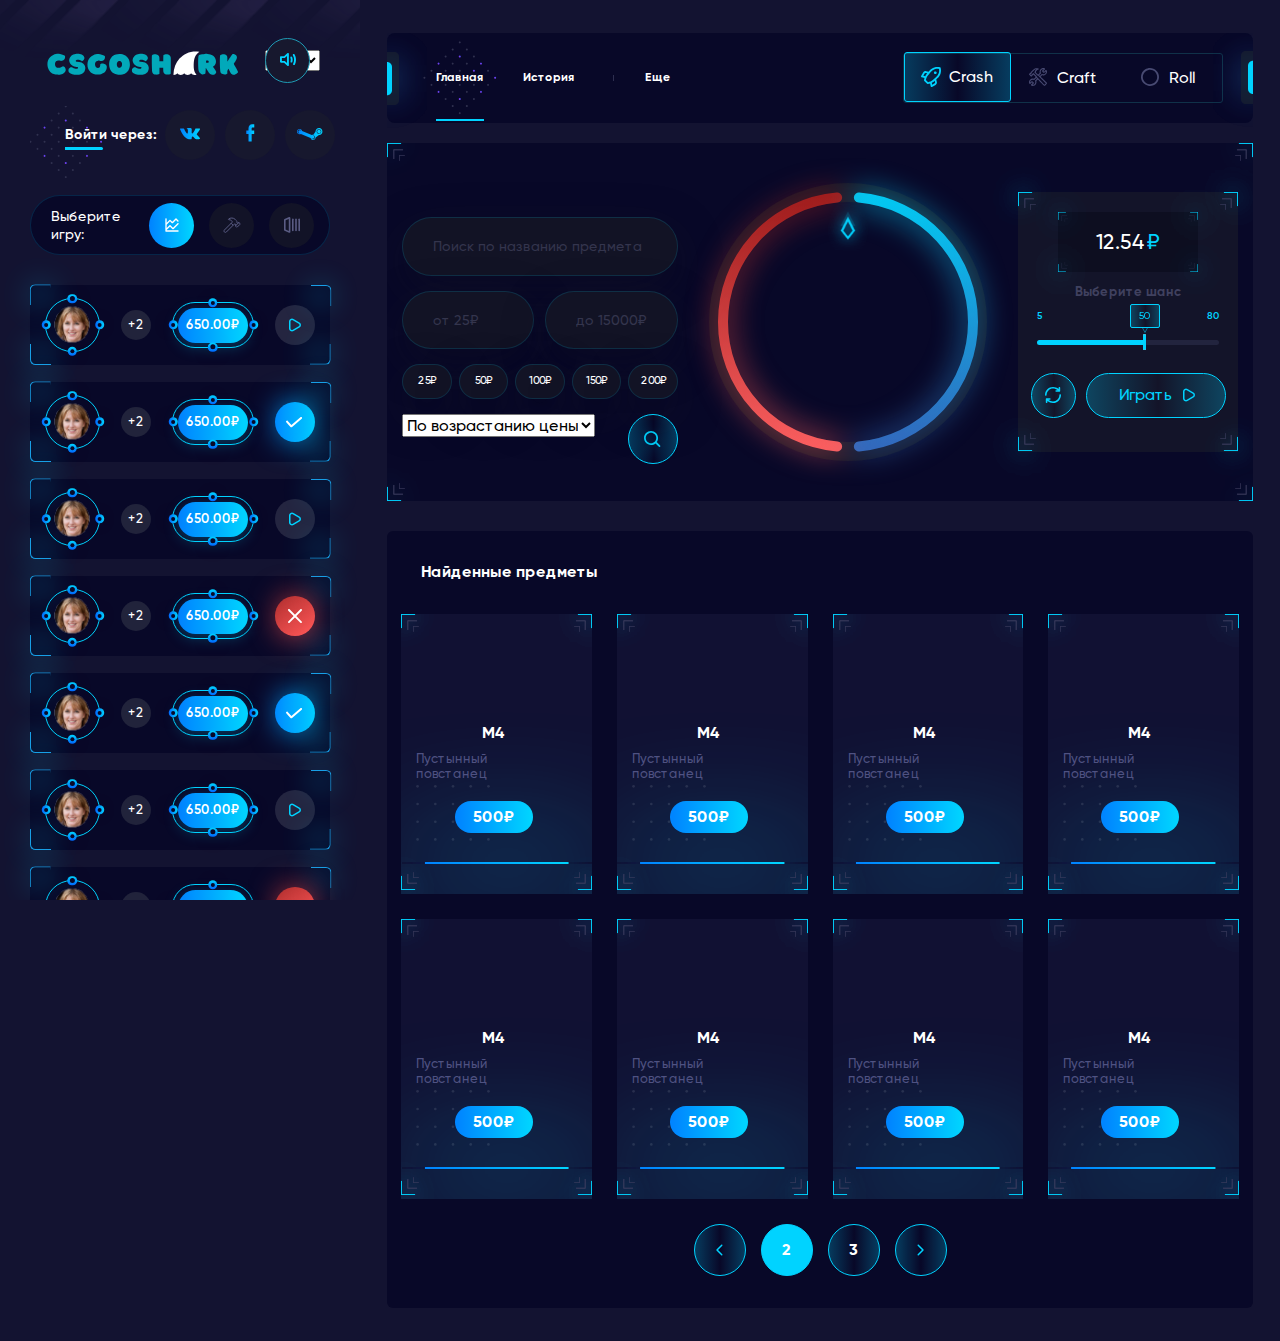
==== index.html @ f0307792 "v.1 project (full)" ====
<!DOCTYPE html>
<html lang="ru">
<head>
	<meta charset="UTF-8">
	<meta name="viewport" content="width=device-width, initial-scale=1.0">
	<meta http-equiv="X-UA-Compatible" content="ie=edge">
	<title>Document</title>
	<link rel="stylesheet" href="css/remodal.css">
	<link rel="stylesheet" href="css/remodal-default-theme.css">
	<link rel="stylesheet" href="css/animate.css">
	<link rel="stylesheet" href="css/style.min.css">
	<link rel="stylesheet" href="css/craft.min.css">
</head>
<body>
	<div data-remodal-id="modal2" role="dialog" class="modal">

		<div class="accordionItemHeading-leftTop__arrow">
			<svg width="65" height="65" viewBox="0 0 65 65" fill="none" xmlns="http://www.w3.org/2000/svg">
				<g filter="url(#filter0_d)">
					<rect x="25" y="39.0909" width="14.0909" height="0.939394" transform="rotate(-90 25 39.0909)" fill="#00D3FF"></rect>
					<rect x="25" y="25" width="14.0909" height="0.939394" fill="#00D3FF"></rect>
				</g>
				<rect x="31.5762" y="40.9697" width="9.39394" height="0.626263" transform="rotate(-90 31.5762 40.9697)" fill="#2B2B43"></rect>
				<rect x="31.5762" y="40.9697" width="9.39394" height="0.626263" transform="rotate(-90 31.5762 40.9697)" fill="#4D4D74"></rect>
				<rect x="31.5762" y="31.5757" width="9.39394" height="0.626263" fill="#2B2B43"></rect>
				<rect x="31.5762" y="31.5757" width="9.39394" height="0.626263" fill="#4D4D74"></rect>
				<rect x="37.2119" y="42.8484" width="5.63636" height="0.375758" transform="rotate(-90 37.2119 42.8484)" fill="#2B2B43"></rect>
				<rect x="37.2119" y="42.8484" width="5.63636" height="0.375758" transform="rotate(-90 37.2119 42.8484)" fill="#4D4D74"></rect>
				<rect x="37.2119" y="37.2121" width="5.63636" height="0.375758" fill="#2B2B43"></rect>
				<rect x="37.2119" y="37.2121" width="5.63636" height="0.375758" fill="#4D4D74"></rect>
				<defs>
					<filter id="filter0_d" x="0" y="-3.05176e-05" width="64.0909" height="64.0909" filterUnits="userSpaceOnUse" color-interpolation-filters="sRGB">
						<feFlood flood-opacity="0" result="BackgroundImageFix"></feFlood>
						<feColorMatrix in="SourceAlpha" type="matrix" values="0 0 0 0 0 0 0 0 0 0 0 0 0 0 0 0 0 0 127 0"></feColorMatrix>
						<feOffset></feOffset>
						<feGaussianBlur stdDeviation="12.5"></feGaussianBlur>
						<feColorMatrix type="matrix" values="0 0 0 0 0 0 0 0 0 0.827451 0 0 0 0 1 0 0 0 1 0"></feColorMatrix>
						<feBlend mode="normal" in2="BackgroundImageFix" result="effect1_dropShadow"></feBlend>
						<feBlend mode="normal" in="SourceGraphic" in2="effect1_dropShadow" result="shape"></feBlend>
					</filter>
				</defs>
			</svg>
		</div>
		<div class="accordionItemHeading-rightTop__arrow">
			<svg width="65" height="65" viewBox="0 0 65 65" fill="none" xmlns="http://www.w3.org/2000/svg">
				<g filter="url(#filter0_d)">
					<rect x="25" y="39.0909" width="14.0909" height="0.939394" transform="rotate(-90 25 39.0909)" fill="#00D3FF"></rect>
					<rect x="25" y="25" width="14.0909" height="0.939394" fill="#00D3FF"></rect>
				</g>
				<rect x="31.5762" y="40.9697" width="9.39394" height="0.626263" transform="rotate(-90 31.5762 40.9697)" fill="#2B2B43"></rect>
				<rect x="31.5762" y="40.9697" width="9.39394" height="0.626263" transform="rotate(-90 31.5762 40.9697)" fill="#4D4D74"></rect>
				<rect x="31.5762" y="31.5757" width="9.39394" height="0.626263" fill="#2B2B43"></rect>
				<rect x="31.5762" y="31.5757" width="9.39394" height="0.626263" fill="#4D4D74"></rect>
				<rect x="37.2119" y="42.8484" width="5.63636" height="0.375758" transform="rotate(-90 37.2119 42.8484)" fill="#2B2B43"></rect>
				<rect x="37.2119" y="42.8484" width="5.63636" height="0.375758" transform="rotate(-90 37.2119 42.8484)" fill="#4D4D74"></rect>
				<rect x="37.2119" y="37.2121" width="5.63636" height="0.375758" fill="#2B2B43"></rect>
				<rect x="37.2119" y="37.2121" width="5.63636" height="0.375758" fill="#4D4D74"></rect>
				<defs>
					<filter id="filter0_d" x="0" y="-3.05176e-05" width="64.0909" height="64.0909" filterUnits="userSpaceOnUse" color-interpolation-filters="sRGB">
						<feFlood flood-opacity="0" result="BackgroundImageFix"></feFlood>
						<feColorMatrix in="SourceAlpha" type="matrix" values="0 0 0 0 0 0 0 0 0 0 0 0 0 0 0 0 0 0 127 0"></feColorMatrix>
						<feOffset></feOffset>
						<feGaussianBlur stdDeviation="12.5"></feGaussianBlur>
						<feColorMatrix type="matrix" values="0 0 0 0 0 0 0 0 0 0.827451 0 0 0 0 1 0 0 0 1 0"></feColorMatrix>
						<feBlend mode="normal" in2="BackgroundImageFix" result="effect1_dropShadow"></feBlend>
						<feBlend mode="normal" in="SourceGraphic" in2="effect1_dropShadow" result="shape"></feBlend>
					</filter>
				</defs>
			</svg>
		</div>
		
		<div class="modal__title">
			<h3 class="modal__title__h3">Пополнение</h3>
			<img src="img/svg/modal-close.svg" alt="" data-remodal-action="close" class="modal__close">	
		</div>
		<!-- modal__title -->

		<div class="modal__inputs">
			<div class="modal__input__wrapper">
				<label for="modal__input__1" class="modal__input__label">Отдаете</label>
				<input type="text" class="modal__input" id="modal__input__1" placeholder="100₽">
			</div>
			<!-- modal__inputs__left -->

			<img src="img/svg/arrows.svg" alt="">

			<div class="modal__input__wrapper">
				<label for="modal__input__2" class="modal__input__label">Получаете</label>
				<input type="text" class="modal__input" id="modal__input__2" placeholder="500₽">
			</div>
			<!-- modal__inputs__right -->
		</div>
		<!-- modal__inputs -->

		<div class="modal__types__pay">
			<a href="#!" class="modal__type__pay modal__type__pay__money">
				<img src="img/svg/money.svg" alt="" class="modal__type__pay__img">

				<h3 class="modal__type__pay__title">Пополнение Деньгами</h3>
			</a>
			<!-- modal__type__pay -->

			<a href="#!" class="modal__type__pay modal__type__pay__skins">
				<img src="img/svg/handgun.svg" alt="" class="modal__type__pay__img">

				<h3 class="modal__type__pay__title">Пополнение Скинами</h3>
			</a>
			<!-- modal__type__pay -->
		</div>
		<!-- modal__types__pay -->

		<div class="modal__promocode">
			<input class="modal__promocode__input" placeholder="Введите промокод"></input>
			<button class="modal__promocode__btn primary__btn">Сохранить</button>
		</div>
		<!-- modal__promocode -->

		<div class="modal__bonus__wrapper">
			<ul class="modal__bonus__ul">
				<li class="modal__bonus__list">Бонус реферального кода 5%</li>
				<li class="modal__bonus__list">Бонус за сайт в нике 0%</li>
				<li class="modal__bonus__list">Бонус за подписку</li>
			</ul>
			<!-- modal__bonus__ul -->
			
			<div class="modal__bonus__total">
				<span class="modal__bonus__total__number">52</span>
				<h3 class="modal__bonus__total__title">Общий бонус</h3>
			</div>
			<!-- modal__bonus__total -->
		</div>
		<!-- modal__bonus__wrapper -->

		<div class="modal__alert">
			<p class="modal__alert__text">Добавьте <span class="modal__alert__text__span">“STARCSGO”</span> к Вашему никнейму <br> и получите до 15% к депозиту</p>
		</div>
		<!-- modal__alert -->

		<div class="accordionItemHeading-leftBottom__arrow">
			<svg width="65" height="65" viewBox="0 0 65 65" fill="none" xmlns="http://www.w3.org/2000/svg">
				<g filter="url(#filter0_d)">
					<rect x="25" y="39.0909" width="14.0909" height="0.939394" transform="rotate(-90 25 39.0909)" fill="#00D3FF"></rect>
					<rect x="25" y="25" width="14.0909" height="0.939394" fill="#00D3FF"></rect>
				</g>
				<rect x="31.5762" y="40.9697" width="9.39394" height="0.626263" transform="rotate(-90 31.5762 40.9697)" fill="#2B2B43"></rect>
				<rect x="31.5762" y="40.9697" width="9.39394" height="0.626263" transform="rotate(-90 31.5762 40.9697)" fill="#4D4D74"></rect>
				<rect x="31.5762" y="31.5757" width="9.39394" height="0.626263" fill="#2B2B43"></rect>
				<rect x="31.5762" y="31.5757" width="9.39394" height="0.626263" fill="#4D4D74"></rect>
				<rect x="37.2119" y="42.8484" width="5.63636" height="0.375758" transform="rotate(-90 37.2119 42.8484)" fill="#2B2B43"></rect>
				<rect x="37.2119" y="42.8484" width="5.63636" height="0.375758" transform="rotate(-90 37.2119 42.8484)" fill="#4D4D74"></rect>
				<rect x="37.2119" y="37.2121" width="5.63636" height="0.375758" fill="#2B2B43"></rect>
				<rect x="37.2119" y="37.2121" width="5.63636" height="0.375758" fill="#4D4D74"></rect>
				<defs>
					<filter id="filter0_d" x="0" y="-3.05176e-05" width="64.0909" height="64.0909" filterUnits="userSpaceOnUse" color-interpolation-filters="sRGB">
						<feFlood flood-opacity="0" result="BackgroundImageFix"></feFlood>
						<feColorMatrix in="SourceAlpha" type="matrix" values="0 0 0 0 0 0 0 0 0 0 0 0 0 0 0 0 0 0 127 0"></feColorMatrix>
						<feOffset></feOffset>
						<feGaussianBlur stdDeviation="12.5"></feGaussianBlur>
						<feColorMatrix type="matrix" values="0 0 0 0 0 0 0 0 0 0.827451 0 0 0 0 1 0 0 0 1 0"></feColorMatrix>
						<feBlend mode="normal" in2="BackgroundImageFix" result="effect1_dropShadow"></feBlend>
						<feBlend mode="normal" in="SourceGraphic" in2="effect1_dropShadow" result="shape"></feBlend>
					</filter>
				</defs>
			</svg>
		</div>
		<div class="accordionItemHeading-rightBottom__arrow">
			<svg width="65" height="65" viewBox="0 0 65 65" fill="none" xmlns="http://www.w3.org/2000/svg">
				<g filter="url(#filter0_d)">
					<rect x="25" y="39.0909" width="14.0909" height="0.939394" transform="rotate(-90 25 39.0909)" fill="#00D3FF"></rect>
					<rect x="25" y="25" width="14.0909" height="0.939394" fill="#00D3FF"></rect>
				</g>
				<rect x="31.5762" y="40.9697" width="9.39394" height="0.626263" transform="rotate(-90 31.5762 40.9697)" fill="#2B2B43"></rect>
				<rect x="31.5762" y="40.9697" width="9.39394" height="0.626263" transform="rotate(-90 31.5762 40.9697)" fill="#4D4D74"></rect>
				<rect x="31.5762" y="31.5757" width="9.39394" height="0.626263" fill="#2B2B43"></rect>
				<rect x="31.5762" y="31.5757" width="9.39394" height="0.626263" fill="#4D4D74"></rect>
				<rect x="37.2119" y="42.8484" width="5.63636" height="0.375758" transform="rotate(-90 37.2119 42.8484)" fill="#2B2B43"></rect>
				<rect x="37.2119" y="42.8484" width="5.63636" height="0.375758" transform="rotate(-90 37.2119 42.8484)" fill="#4D4D74"></rect>
				<rect x="37.2119" y="37.2121" width="5.63636" height="0.375758" fill="#2B2B43"></rect>
				<rect x="37.2119" y="37.2121" width="5.63636" height="0.375758" fill="#4D4D74"></rect>
				<defs>
					<filter id="filter0_d" x="0" y="-3.05176e-05" width="64.0909" height="64.0909" filterUnits="userSpaceOnUse" color-interpolation-filters="sRGB">
						<feFlood flood-opacity="0" result="BackgroundImageFix"></feFlood>
						<feColorMatrix in="SourceAlpha" type="matrix" values="0 0 0 0 0 0 0 0 0 0 0 0 0 0 0 0 0 0 127 0"></feColorMatrix>
						<feOffset></feOffset>
						<feGaussianBlur stdDeviation="12.5"></feGaussianBlur>
						<feColorMatrix type="matrix" values="0 0 0 0 0 0 0 0 0 0.827451 0 0 0 0 1 0 0 0 1 0"></feColorMatrix>
						<feBlend mode="normal" in2="BackgroundImageFix" result="effect1_dropShadow"></feBlend>
						<feBlend mode="normal" in="SourceGraphic" in2="effect1_dropShadow" result="shape"></feBlend>
					</filter>
				</defs>
			</svg>
		</div>
	</div>

	<!-- modal Telega -->
	<div data-remodal-id="modalTelega" role="dialog" class="modal modal_change">

		<div class="block__arrow block__arrow_leftTop"></div>
		<div class="block__arrow block__arrow_rightTop"></div>
		
		<div class="modal__change__top">
			
			<div class="modal__title">
				<h3 class="modal__title__h3">Обмен</h3>
			</div>
			<!-- modal__title -->

			<div class="modal__change__info-wrapper">
				<div class="modal__change__left__info">

					<div class="modal__change__info__balance">
						<p class="modal__change__info__title">Баланс</p>
						<span class="modal__change__info__value">100₽</span>
					</div>
					<!-- modal__change__info__balance	 -->


					<div class="modal__change__info__select">
						<p class="modal__change__info__title">Выбрано</p>
						<span class="modal__change__info__value">100₽</span>
					</div>
					<!-- modal__change__info__select -->

				</div>

				<!-- modal__change__left__info -->

				<div class="modal__change__right__info">


					<div class="modal__change__info__rest">
						<p class="modal__change__info__title">Остаток</p>
						<span class="modal__change__info__value">100₽</span>
					</div>
					<!-- modal__change__info__rest -->

				</div>
				<!-- modal__change__right__info -->
			</div>
			<!-- modal__change__info-wrapper -->

			<img src="img/svg/modal-close.svg" alt="" data-remodal-action="close" class="modal__close">	

		</div>
		<!-- modal__change__top -->


		<div class="modal__change__items">
			
			<div class="center-content__box">
				<div class="center-content__box-item">
					<span class="center-content__box-arrow-top-left center-content__box-arrow">
						<svg width="65" height="65" viewBox="0 0 65 65" fill="none" xmlns="http://www.w3.org/2000/svg">
							<g filter="url(#filter0_d)">
								<rect x="25" y="39.0909" width="14.0909" height="0.939394" transform="rotate(-90 25 39.0909)" fill="#00D3FF"></rect>
								<rect x="25" y="25" width="14.0909" height="0.939394" fill="#00D3FF"></rect>
							</g>
							<rect x="31.5762" y="40.9697" width="9.39394" height="0.626263" transform="rotate(-90 31.5762 40.9697)" fill="#2B2B43"></rect>
							<rect x="31.5762" y="40.9697" width="9.39394" height="0.626263" transform="rotate(-90 31.5762 40.9697)" fill="#4D4D74"></rect>
							<rect x="31.5762" y="31.5757" width="9.39394" height="0.626263" fill="#2B2B43"></rect>
							<rect x="31.5762" y="31.5757" width="9.39394" height="0.626263" fill="#4D4D74"></rect>
							<rect x="37.2119" y="42.8484" width="5.63636" height="0.375758" transform="rotate(-90 37.2119 42.8484)" fill="#2B2B43"></rect>
							<rect x="37.2119" y="42.8484" width="5.63636" height="0.375758" transform="rotate(-90 37.2119 42.8484)" fill="#4D4D74"></rect>
							<rect x="37.2119" y="37.2121" width="5.63636" height="0.375758" fill="#2B2B43"></rect>
							<rect x="37.2119" y="37.2121" width="5.63636" height="0.375758" fill="#4D4D74"></rect>
							<defs>
								<filter id="filter0_d" x="0" y="-3.05176e-05" width="64.0909" height="64.0909" filterUnits="userSpaceOnUse" color-interpolation-filters="sRGB">
									<feFlood flood-opacity="0" result="BackgroundImageFix"></feFlood>
									<feColorMatrix in="SourceAlpha" type="matrix" values="0 0 0 0 0 0 0 0 0 0 0 0 0 0 0 0 0 0 127 0"></feColorMatrix>
									<feOffset></feOffset>
									<feGaussianBlur stdDeviation="12.5"></feGaussianBlur>
									<feColorMatrix type="matrix" values="0 0 0 0 0 0 0 0 0 0.827451 0 0 0 0 1 0 0 0 1 0"></feColorMatrix>
									<feBlend mode="normal" in2="BackgroundImageFix" result="effect1_dropShadow"></feBlend>
									<feBlend mode="normal" in="SourceGraphic" in2="effect1_dropShadow" result="shape"></feBlend>
								</filter>
							</defs>
						</svg>

					</span>
					<span class="center-content__box-arrow-top-right center-content__box-arrow">
						<svg style="transform: rotate(90deg);" width="65" height="65" viewBox="0 0 65 65" fill="none" xmlns="http://www.w3.org/2000/svg">
							<g filter="url(#filter0_d)">
								<rect x="25" y="39.0909" width="14.0909" height="0.939394" transform="rotate(-90 25 39.0909)" fill="#00D3FF"></rect>
								<rect x="25" y="25" width="14.0909" height="0.939394" fill="#00D3FF"></rect>
							</g>
							<rect x="31.5762" y="40.9697" width="9.39394" height="0.626263" transform="rotate(-90 31.5762 40.9697)" fill="#2B2B43"></rect>
							<rect x="31.5762" y="40.9697" width="9.39394" height="0.626263" transform="rotate(-90 31.5762 40.9697)" fill="#4D4D74"></rect>
							<rect x="31.5762" y="31.5757" width="9.39394" height="0.626263" fill="#2B2B43"></rect>
							<rect x="31.5762" y="31.5757" width="9.39394" height="0.626263" fill="#4D4D74"></rect>
							<rect x="37.2119" y="42.8484" width="5.63636" height="0.375758" transform="rotate(-90 37.2119 42.8484)" fill="#2B2B43"></rect>
							<rect x="37.2119" y="42.8484" width="5.63636" height="0.375758" transform="rotate(-90 37.2119 42.8484)" fill="#4D4D74"></rect>
							<rect x="37.2119" y="37.2121" width="5.63636" height="0.375758" fill="#2B2B43"></rect>
							<rect x="37.2119" y="37.2121" width="5.63636" height="0.375758" fill="#4D4D74"></rect>
							<defs>
								<filter id="filter0_d" x="0" y="-3.05176e-05" width="64.0909" height="64.0909" filterUnits="userSpaceOnUse" color-interpolation-filters="sRGB">
									<feFlood flood-opacity="0" result="BackgroundImageFix"></feFlood>
									<feColorMatrix in="SourceAlpha" type="matrix" values="0 0 0 0 0 0 0 0 0 0 0 0 0 0 0 0 0 0 127 0"></feColorMatrix>
									<feOffset></feOffset>
									<feGaussianBlur stdDeviation="12.5"></feGaussianBlur>
									<feColorMatrix type="matrix" values="0 0 0 0 0 0 0 0 0 0.827451 0 0 0 0 1 0 0 0 1 0"></feColorMatrix>
									<feBlend mode="normal" in2="BackgroundImageFix" result="effect1_dropShadow"></feBlend>
									<feBlend mode="normal" in="SourceGraphic" in2="effect1_dropShadow" result="shape"></feBlend>
								</filter>
							</defs>
						</svg>

					</span>

					<div class="center-content__box-item-img">
						<img class="lazyload" data-src="./img/machine.png" alt="" src="./img/machine.png">
					</div>
					<div class="center-content__box-item-bottom">
						<div class="center-content__box-item-text fontFamilyGilroy">
							<h4>M4</h4>
							<p>Пустынный повстанец</p>
						</div>
						<div class="center-content__box-item-price fontFamilyGilroy">
							<span>500₽</span>
						</div>
					</div>


					<span class="center-content__box-arrow-bottom-left center-content__box-arrow">
						<svg style="transform: rotate(270deg);" width="65" height="65" viewBox="0 0 65 65" fill="none" xmlns="http://www.w3.org/2000/svg">
							<g filter="url(#filter0_d)">
								<rect x="25" y="39.0909" width="14.0909" height="0.939394" transform="rotate(-90 25 39.0909)" fill="#00D3FF"></rect>
								<rect x="25" y="25" width="14.0909" height="0.939394" fill="#00D3FF"></rect>
							</g>
							<rect x="31.5762" y="40.9697" width="9.39394" height="0.626263" transform="rotate(-90 31.5762 40.9697)" fill="#2B2B43"></rect>
							<rect x="31.5762" y="40.9697" width="9.39394" height="0.626263" transform="rotate(-90 31.5762 40.9697)" fill="#4D4D74"></rect>
							<rect x="31.5762" y="31.5757" width="9.39394" height="0.626263" fill="#2B2B43"></rect>
							<rect x="31.5762" y="31.5757" width="9.39394" height="0.626263" fill="#4D4D74"></rect>
							<rect x="37.2119" y="42.8484" width="5.63636" height="0.375758" transform="rotate(-90 37.2119 42.8484)" fill="#2B2B43"></rect>
							<rect x="37.2119" y="42.8484" width="5.63636" height="0.375758" transform="rotate(-90 37.2119 42.8484)" fill="#4D4D74"></rect>
							<rect x="37.2119" y="37.2121" width="5.63636" height="0.375758" fill="#2B2B43"></rect>
							<rect x="37.2119" y="37.2121" width="5.63636" height="0.375758" fill="#4D4D74"></rect>
							<defs>
								<filter id="filter0_d" x="0" y="-3.05176e-05" width="64.0909" height="64.0909" filterUnits="userSpaceOnUse" color-interpolation-filters="sRGB">
									<feFlood flood-opacity="0" result="BackgroundImageFix"></feFlood>
									<feColorMatrix in="SourceAlpha" type="matrix" values="0 0 0 0 0 0 0 0 0 0 0 0 0 0 0 0 0 0 127 0"></feColorMatrix>
									<feOffset></feOffset>
									<feGaussianBlur stdDeviation="12.5"></feGaussianBlur>
									<feColorMatrix type="matrix" values="0 0 0 0 0 0 0 0 0 0.827451 0 0 0 0 1 0 0 0 1 0"></feColorMatrix>
									<feBlend mode="normal" in2="BackgroundImageFix" result="effect1_dropShadow"></feBlend>
									<feBlend mode="normal" in="SourceGraphic" in2="effect1_dropShadow" result="shape"></feBlend>
								</filter>
							</defs>
						</svg>

					</span>
					<span class="center-content__box-arrow-bottom-right center-content__box-arrow">
						<svg style="transform: rotate(180deg);" width="65" height="65" viewBox="0 0 65 65" fill="none" xmlns="http://www.w3.org/2000/svg">
							<g filter="url(#filter0_d)">
								<rect x="25" y="39.0909" width="14.0909" height="0.939394" transform="rotate(-90 25 39.0909)" fill="#00D3FF"></rect>
								<rect x="25" y="25" width="14.0909" height="0.939394" fill="#00D3FF"></rect>
							</g>
							<rect x="31.5762" y="40.9697" width="9.39394" height="0.626263" transform="rotate(-90 31.5762 40.9697)" fill="#2B2B43"></rect>
							<rect x="31.5762" y="40.9697" width="9.39394" height="0.626263" transform="rotate(-90 31.5762 40.9697)" fill="#4D4D74"></rect>
							<rect x="31.5762" y="31.5757" width="9.39394" height="0.626263" fill="#2B2B43"></rect>
							<rect x="31.5762" y="31.5757" width="9.39394" height="0.626263" fill="#4D4D74"></rect>
							<rect x="37.2119" y="42.8484" width="5.63636" height="0.375758" transform="rotate(-90 37.2119 42.8484)" fill="#2B2B43"></rect>
							<rect x="37.2119" y="42.8484" width="5.63636" height="0.375758" transform="rotate(-90 37.2119 42.8484)" fill="#4D4D74"></rect>
							<rect x="37.2119" y="37.2121" width="5.63636" height="0.375758" fill="#2B2B43"></rect>
							<rect x="37.2119" y="37.2121" width="5.63636" height="0.375758" fill="#4D4D74"></rect>
							<defs>
								<filter id="filter0_d" x="0" y="-3.05176e-05" width="64.0909" height="64.0909" filterUnits="userSpaceOnUse" color-interpolation-filters="sRGB">
									<feFlood flood-opacity="0" result="BackgroundImageFix"></feFlood>
									<feColorMatrix in="SourceAlpha" type="matrix" values="0 0 0 0 0 0 0 0 0 0 0 0 0 0 0 0 0 0 127 0"></feColorMatrix>
									<feOffset></feOffset>
									<feGaussianBlur stdDeviation="12.5"></feGaussianBlur>
									<feColorMatrix type="matrix" values="0 0 0 0 0 0 0 0 0 0.827451 0 0 0 0 1 0 0 0 1 0"></feColorMatrix>
									<feBlend mode="normal" in2="BackgroundImageFix" result="effect1_dropShadow"></feBlend>
									<feBlend mode="normal" in="SourceGraphic" in2="effect1_dropShadow" result="shape"></feBlend>
								</filter>
							</defs>
						</svg>

					</span>
				</div>
				<div class="center-content__box-item">
					<span class="center-content__box-arrow-top-left center-content__box-arrow">
						<svg width="65" height="65" viewBox="0 0 65 65" fill="none" xmlns="http://www.w3.org/2000/svg">
							<g filter="url(#filter0_d)">
								<rect x="25" y="39.0909" width="14.0909" height="0.939394" transform="rotate(-90 25 39.0909)" fill="#00D3FF"></rect>
								<rect x="25" y="25" width="14.0909" height="0.939394" fill="#00D3FF"></rect>
							</g>
							<rect x="31.5762" y="40.9697" width="9.39394" height="0.626263" transform="rotate(-90 31.5762 40.9697)" fill="#2B2B43"></rect>
							<rect x="31.5762" y="40.9697" width="9.39394" height="0.626263" transform="rotate(-90 31.5762 40.9697)" fill="#4D4D74"></rect>
							<rect x="31.5762" y="31.5757" width="9.39394" height="0.626263" fill="#2B2B43"></rect>
							<rect x="31.5762" y="31.5757" width="9.39394" height="0.626263" fill="#4D4D74"></rect>
							<rect x="37.2119" y="42.8484" width="5.63636" height="0.375758" transform="rotate(-90 37.2119 42.8484)" fill="#2B2B43"></rect>
							<rect x="37.2119" y="42.8484" width="5.63636" height="0.375758" transform="rotate(-90 37.2119 42.8484)" fill="#4D4D74"></rect>
							<rect x="37.2119" y="37.2121" width="5.63636" height="0.375758" fill="#2B2B43"></rect>
							<rect x="37.2119" y="37.2121" width="5.63636" height="0.375758" fill="#4D4D74"></rect>
							<defs>
								<filter id="filter0_d" x="0" y="-3.05176e-05" width="64.0909" height="64.0909" filterUnits="userSpaceOnUse" color-interpolation-filters="sRGB">
									<feFlood flood-opacity="0" result="BackgroundImageFix"></feFlood>
									<feColorMatrix in="SourceAlpha" type="matrix" values="0 0 0 0 0 0 0 0 0 0 0 0 0 0 0 0 0 0 127 0"></feColorMatrix>
									<feOffset></feOffset>
									<feGaussianBlur stdDeviation="12.5"></feGaussianBlur>
									<feColorMatrix type="matrix" values="0 0 0 0 0 0 0 0 0 0.827451 0 0 0 0 1 0 0 0 1 0"></feColorMatrix>
									<feBlend mode="normal" in2="BackgroundImageFix" result="effect1_dropShadow"></feBlend>
									<feBlend mode="normal" in="SourceGraphic" in2="effect1_dropShadow" result="shape"></feBlend>
								</filter>
							</defs>
						</svg>

					</span>
					<span class="center-content__box-arrow-top-right center-content__box-arrow">
						<svg style="transform: rotate(90deg);" width="65" height="65" viewBox="0 0 65 65" fill="none" xmlns="http://www.w3.org/2000/svg">
							<g filter="url(#filter0_d)">
								<rect x="25" y="39.0909" width="14.0909" height="0.939394" transform="rotate(-90 25 39.0909)" fill="#00D3FF"></rect>
								<rect x="25" y="25" width="14.0909" height="0.939394" fill="#00D3FF"></rect>
							</g>
							<rect x="31.5762" y="40.9697" width="9.39394" height="0.626263" transform="rotate(-90 31.5762 40.9697)" fill="#2B2B43"></rect>
							<rect x="31.5762" y="40.9697" width="9.39394" height="0.626263" transform="rotate(-90 31.5762 40.9697)" fill="#4D4D74"></rect>
							<rect x="31.5762" y="31.5757" width="9.39394" height="0.626263" fill="#2B2B43"></rect>
							<rect x="31.5762" y="31.5757" width="9.39394" height="0.626263" fill="#4D4D74"></rect>
							<rect x="37.2119" y="42.8484" width="5.63636" height="0.375758" transform="rotate(-90 37.2119 42.8484)" fill="#2B2B43"></rect>
							<rect x="37.2119" y="42.8484" width="5.63636" height="0.375758" transform="rotate(-90 37.2119 42.8484)" fill="#4D4D74"></rect>
							<rect x="37.2119" y="37.2121" width="5.63636" height="0.375758" fill="#2B2B43"></rect>
							<rect x="37.2119" y="37.2121" width="5.63636" height="0.375758" fill="#4D4D74"></rect>
							<defs>
								<filter id="filter0_d" x="0" y="-3.05176e-05" width="64.0909" height="64.0909" filterUnits="userSpaceOnUse" color-interpolation-filters="sRGB">
									<feFlood flood-opacity="0" result="BackgroundImageFix"></feFlood>
									<feColorMatrix in="SourceAlpha" type="matrix" values="0 0 0 0 0 0 0 0 0 0 0 0 0 0 0 0 0 0 127 0"></feColorMatrix>
									<feOffset></feOffset>
									<feGaussianBlur stdDeviation="12.5"></feGaussianBlur>
									<feColorMatrix type="matrix" values="0 0 0 0 0 0 0 0 0 0.827451 0 0 0 0 1 0 0 0 1 0"></feColorMatrix>
									<feBlend mode="normal" in2="BackgroundImageFix" result="effect1_dropShadow"></feBlend>
									<feBlend mode="normal" in="SourceGraphic" in2="effect1_dropShadow" result="shape"></feBlend>
								</filter>
							</defs>
						</svg>

					</span>

					<div class="center-content__box-item-img">
						<img class="lazyload" data-src="./img/machine.png" alt="" src="./img/machine.png">
					</div>
					<div class="center-content__box-item-bottom">
						<div class="center-content__box-item-text fontFamilyGilroy">
							<h4>M4</h4>
							<p>Пустынный повстанец</p>
						</div>
						<div class="center-content__box-item-price fontFamilyGilroy">
							<span>500₽</span>
						</div>
					</div>


					<span class="center-content__box-arrow-bottom-left center-content__box-arrow">
						<svg style="transform: rotate(270deg);" width="65" height="65" viewBox="0 0 65 65" fill="none" xmlns="http://www.w3.org/2000/svg">
							<g filter="url(#filter0_d)">
								<rect x="25" y="39.0909" width="14.0909" height="0.939394" transform="rotate(-90 25 39.0909)" fill="#00D3FF"></rect>
								<rect x="25" y="25" width="14.0909" height="0.939394" fill="#00D3FF"></rect>
							</g>
							<rect x="31.5762" y="40.9697" width="9.39394" height="0.626263" transform="rotate(-90 31.5762 40.9697)" fill="#2B2B43"></rect>
							<rect x="31.5762" y="40.9697" width="9.39394" height="0.626263" transform="rotate(-90 31.5762 40.9697)" fill="#4D4D74"></rect>
							<rect x="31.5762" y="31.5757" width="9.39394" height="0.626263" fill="#2B2B43"></rect>
							<rect x="31.5762" y="31.5757" width="9.39394" height="0.626263" fill="#4D4D74"></rect>
							<rect x="37.2119" y="42.8484" width="5.63636" height="0.375758" transform="rotate(-90 37.2119 42.8484)" fill="#2B2B43"></rect>
							<rect x="37.2119" y="42.8484" width="5.63636" height="0.375758" transform="rotate(-90 37.2119 42.8484)" fill="#4D4D74"></rect>
							<rect x="37.2119" y="37.2121" width="5.63636" height="0.375758" fill="#2B2B43"></rect>
							<rect x="37.2119" y="37.2121" width="5.63636" height="0.375758" fill="#4D4D74"></rect>
							<defs>
								<filter id="filter0_d" x="0" y="-3.05176e-05" width="64.0909" height="64.0909" filterUnits="userSpaceOnUse" color-interpolation-filters="sRGB">
									<feFlood flood-opacity="0" result="BackgroundImageFix"></feFlood>
									<feColorMatrix in="SourceAlpha" type="matrix" values="0 0 0 0 0 0 0 0 0 0 0 0 0 0 0 0 0 0 127 0"></feColorMatrix>
									<feOffset></feOffset>
									<feGaussianBlur stdDeviation="12.5"></feGaussianBlur>
									<feColorMatrix type="matrix" values="0 0 0 0 0 0 0 0 0 0.827451 0 0 0 0 1 0 0 0 1 0"></feColorMatrix>
									<feBlend mode="normal" in2="BackgroundImageFix" result="effect1_dropShadow"></feBlend>
									<feBlend mode="normal" in="SourceGraphic" in2="effect1_dropShadow" result="shape"></feBlend>
								</filter>
							</defs>
						</svg>

					</span>
					<span class="center-content__box-arrow-bottom-right center-content__box-arrow">
						<svg style="transform: rotate(180deg);" width="65" height="65" viewBox="0 0 65 65" fill="none" xmlns="http://www.w3.org/2000/svg">
							<g filter="url(#filter0_d)">
								<rect x="25" y="39.0909" width="14.0909" height="0.939394" transform="rotate(-90 25 39.0909)" fill="#00D3FF"></rect>
								<rect x="25" y="25" width="14.0909" height="0.939394" fill="#00D3FF"></rect>
							</g>
							<rect x="31.5762" y="40.9697" width="9.39394" height="0.626263" transform="rotate(-90 31.5762 40.9697)" fill="#2B2B43"></rect>
							<rect x="31.5762" y="40.9697" width="9.39394" height="0.626263" transform="rotate(-90 31.5762 40.9697)" fill="#4D4D74"></rect>
							<rect x="31.5762" y="31.5757" width="9.39394" height="0.626263" fill="#2B2B43"></rect>
							<rect x="31.5762" y="31.5757" width="9.39394" height="0.626263" fill="#4D4D74"></rect>
							<rect x="37.2119" y="42.8484" width="5.63636" height="0.375758" transform="rotate(-90 37.2119 42.8484)" fill="#2B2B43"></rect>
							<rect x="37.2119" y="42.8484" width="5.63636" height="0.375758" transform="rotate(-90 37.2119 42.8484)" fill="#4D4D74"></rect>
							<rect x="37.2119" y="37.2121" width="5.63636" height="0.375758" fill="#2B2B43"></rect>
							<rect x="37.2119" y="37.2121" width="5.63636" height="0.375758" fill="#4D4D74"></rect>
							<defs>
								<filter id="filter0_d" x="0" y="-3.05176e-05" width="64.0909" height="64.0909" filterUnits="userSpaceOnUse" color-interpolation-filters="sRGB">
									<feFlood flood-opacity="0" result="BackgroundImageFix"></feFlood>
									<feColorMatrix in="SourceAlpha" type="matrix" values="0 0 0 0 0 0 0 0 0 0 0 0 0 0 0 0 0 0 127 0"></feColorMatrix>
									<feOffset></feOffset>
									<feGaussianBlur stdDeviation="12.5"></feGaussianBlur>
									<feColorMatrix type="matrix" values="0 0 0 0 0 0 0 0 0 0.827451 0 0 0 0 1 0 0 0 1 0"></feColorMatrix>
									<feBlend mode="normal" in2="BackgroundImageFix" result="effect1_dropShadow"></feBlend>
									<feBlend mode="normal" in="SourceGraphic" in2="effect1_dropShadow" result="shape"></feBlend>
								</filter>
							</defs>
						</svg>

					</span>
				</div>
				<div class="center-content__box-item">
					<span class="center-content__box-arrow-top-left center-content__box-arrow">
						<svg width="65" height="65" viewBox="0 0 65 65" fill="none" xmlns="http://www.w3.org/2000/svg">
							<g filter="url(#filter0_d)">
								<rect x="25" y="39.0909" width="14.0909" height="0.939394" transform="rotate(-90 25 39.0909)" fill="#00D3FF"></rect>
								<rect x="25" y="25" width="14.0909" height="0.939394" fill="#00D3FF"></rect>
							</g>
							<rect x="31.5762" y="40.9697" width="9.39394" height="0.626263" transform="rotate(-90 31.5762 40.9697)" fill="#2B2B43"></rect>
							<rect x="31.5762" y="40.9697" width="9.39394" height="0.626263" transform="rotate(-90 31.5762 40.9697)" fill="#4D4D74"></rect>
							<rect x="31.5762" y="31.5757" width="9.39394" height="0.626263" fill="#2B2B43"></rect>
							<rect x="31.5762" y="31.5757" width="9.39394" height="0.626263" fill="#4D4D74"></rect>
							<rect x="37.2119" y="42.8484" width="5.63636" height="0.375758" transform="rotate(-90 37.2119 42.8484)" fill="#2B2B43"></rect>
							<rect x="37.2119" y="42.8484" width="5.63636" height="0.375758" transform="rotate(-90 37.2119 42.8484)" fill="#4D4D74"></rect>
							<rect x="37.2119" y="37.2121" width="5.63636" height="0.375758" fill="#2B2B43"></rect>
							<rect x="37.2119" y="37.2121" width="5.63636" height="0.375758" fill="#4D4D74"></rect>
							<defs>
								<filter id="filter0_d" x="0" y="-3.05176e-05" width="64.0909" height="64.0909" filterUnits="userSpaceOnUse" color-interpolation-filters="sRGB">
									<feFlood flood-opacity="0" result="BackgroundImageFix"></feFlood>
									<feColorMatrix in="SourceAlpha" type="matrix" values="0 0 0 0 0 0 0 0 0 0 0 0 0 0 0 0 0 0 127 0"></feColorMatrix>
									<feOffset></feOffset>
									<feGaussianBlur stdDeviation="12.5"></feGaussianBlur>
									<feColorMatrix type="matrix" values="0 0 0 0 0 0 0 0 0 0.827451 0 0 0 0 1 0 0 0 1 0"></feColorMatrix>
									<feBlend mode="normal" in2="BackgroundImageFix" result="effect1_dropShadow"></feBlend>
									<feBlend mode="normal" in="SourceGraphic" in2="effect1_dropShadow" result="shape"></feBlend>
								</filter>
							</defs>
						</svg>

					</span>
					<span class="center-content__box-arrow-top-right center-content__box-arrow">
						<svg style="transform: rotate(90deg);" width="65" height="65" viewBox="0 0 65 65" fill="none" xmlns="http://www.w3.org/2000/svg">
							<g filter="url(#filter0_d)">
								<rect x="25" y="39.0909" width="14.0909" height="0.939394" transform="rotate(-90 25 39.0909)" fill="#00D3FF"></rect>
								<rect x="25" y="25" width="14.0909" height="0.939394" fill="#00D3FF"></rect>
							</g>
							<rect x="31.5762" y="40.9697" width="9.39394" height="0.626263" transform="rotate(-90 31.5762 40.9697)" fill="#2B2B43"></rect>
							<rect x="31.5762" y="40.9697" width="9.39394" height="0.626263" transform="rotate(-90 31.5762 40.9697)" fill="#4D4D74"></rect>
							<rect x="31.5762" y="31.5757" width="9.39394" height="0.626263" fill="#2B2B43"></rect>
							<rect x="31.5762" y="31.5757" width="9.39394" height="0.626263" fill="#4D4D74"></rect>
							<rect x="37.2119" y="42.8484" width="5.63636" height="0.375758" transform="rotate(-90 37.2119 42.8484)" fill="#2B2B43"></rect>
							<rect x="37.2119" y="42.8484" width="5.63636" height="0.375758" transform="rotate(-90 37.2119 42.8484)" fill="#4D4D74"></rect>
							<rect x="37.2119" y="37.2121" width="5.63636" height="0.375758" fill="#2B2B43"></rect>
							<rect x="37.2119" y="37.2121" width="5.63636" height="0.375758" fill="#4D4D74"></rect>
							<defs>
								<filter id="filter0_d" x="0" y="-3.05176e-05" width="64.0909" height="64.0909" filterUnits="userSpaceOnUse" color-interpolation-filters="sRGB">
									<feFlood flood-opacity="0" result="BackgroundImageFix"></feFlood>
									<feColorMatrix in="SourceAlpha" type="matrix" values="0 0 0 0 0 0 0 0 0 0 0 0 0 0 0 0 0 0 127 0"></feColorMatrix>
									<feOffset></feOffset>
									<feGaussianBlur stdDeviation="12.5"></feGaussianBlur>
									<feColorMatrix type="matrix" values="0 0 0 0 0 0 0 0 0 0.827451 0 0 0 0 1 0 0 0 1 0"></feColorMatrix>
									<feBlend mode="normal" in2="BackgroundImageFix" result="effect1_dropShadow"></feBlend>
									<feBlend mode="normal" in="SourceGraphic" in2="effect1_dropShadow" result="shape"></feBlend>
								</filter>
							</defs>
						</svg>

					</span>

					<div class="center-content__box-item-img">
						<img class="lazyload" data-src="./img/machine.png" alt="" src="./img/machine.png">
					</div>
					<div class="center-content__box-item-bottom">
						<div class="center-content__box-item-text fontFamilyGilroy">
							<h4>M4</h4>
							<p>Пустынный повстанец</p>
						</div>
						<div class="center-content__box-item-price fontFamilyGilroy">
							<span>500₽</span>
						</div>
					</div>


					<span class="center-content__box-arrow-bottom-left center-content__box-arrow">
						<svg style="transform: rotate(270deg);" width="65" height="65" viewBox="0 0 65 65" fill="none" xmlns="http://www.w3.org/2000/svg">
							<g filter="url(#filter0_d)">
								<rect x="25" y="39.0909" width="14.0909" height="0.939394" transform="rotate(-90 25 39.0909)" fill="#00D3FF"></rect>
								<rect x="25" y="25" width="14.0909" height="0.939394" fill="#00D3FF"></rect>
							</g>
							<rect x="31.5762" y="40.9697" width="9.39394" height="0.626263" transform="rotate(-90 31.5762 40.9697)" fill="#2B2B43"></rect>
							<rect x="31.5762" y="40.9697" width="9.39394" height="0.626263" transform="rotate(-90 31.5762 40.9697)" fill="#4D4D74"></rect>
							<rect x="31.5762" y="31.5757" width="9.39394" height="0.626263" fill="#2B2B43"></rect>
							<rect x="31.5762" y="31.5757" width="9.39394" height="0.626263" fill="#4D4D74"></rect>
							<rect x="37.2119" y="42.8484" width="5.63636" height="0.375758" transform="rotate(-90 37.2119 42.8484)" fill="#2B2B43"></rect>
							<rect x="37.2119" y="42.8484" width="5.63636" height="0.375758" transform="rotate(-90 37.2119 42.8484)" fill="#4D4D74"></rect>
							<rect x="37.2119" y="37.2121" width="5.63636" height="0.375758" fill="#2B2B43"></rect>
							<rect x="37.2119" y="37.2121" width="5.63636" height="0.375758" fill="#4D4D74"></rect>
							<defs>
								<filter id="filter0_d" x="0" y="-3.05176e-05" width="64.0909" height="64.0909" filterUnits="userSpaceOnUse" color-interpolation-filters="sRGB">
									<feFlood flood-opacity="0" result="BackgroundImageFix"></feFlood>
									<feColorMatrix in="SourceAlpha" type="matrix" values="0 0 0 0 0 0 0 0 0 0 0 0 0 0 0 0 0 0 127 0"></feColorMatrix>
									<feOffset></feOffset>
									<feGaussianBlur stdDeviation="12.5"></feGaussianBlur>
									<feColorMatrix type="matrix" values="0 0 0 0 0 0 0 0 0 0.827451 0 0 0 0 1 0 0 0 1 0"></feColorMatrix>
									<feBlend mode="normal" in2="BackgroundImageFix" result="effect1_dropShadow"></feBlend>
									<feBlend mode="normal" in="SourceGraphic" in2="effect1_dropShadow" result="shape"></feBlend>
								</filter>
							</defs>
						</svg>

					</span>
					<span class="center-content__box-arrow-bottom-right center-content__box-arrow">
						<svg style="transform: rotate(180deg);" width="65" height="65" viewBox="0 0 65 65" fill="none" xmlns="http://www.w3.org/2000/svg">
							<g filter="url(#filter0_d)">
								<rect x="25" y="39.0909" width="14.0909" height="0.939394" transform="rotate(-90 25 39.0909)" fill="#00D3FF"></rect>
								<rect x="25" y="25" width="14.0909" height="0.939394" fill="#00D3FF"></rect>
							</g>
							<rect x="31.5762" y="40.9697" width="9.39394" height="0.626263" transform="rotate(-90 31.5762 40.9697)" fill="#2B2B43"></rect>
							<rect x="31.5762" y="40.9697" width="9.39394" height="0.626263" transform="rotate(-90 31.5762 40.9697)" fill="#4D4D74"></rect>
							<rect x="31.5762" y="31.5757" width="9.39394" height="0.626263" fill="#2B2B43"></rect>
							<rect x="31.5762" y="31.5757" width="9.39394" height="0.626263" fill="#4D4D74"></rect>
							<rect x="37.2119" y="42.8484" width="5.63636" height="0.375758" transform="rotate(-90 37.2119 42.8484)" fill="#2B2B43"></rect>
							<rect x="37.2119" y="42.8484" width="5.63636" height="0.375758" transform="rotate(-90 37.2119 42.8484)" fill="#4D4D74"></rect>
							<rect x="37.2119" y="37.2121" width="5.63636" height="0.375758" fill="#2B2B43"></rect>
							<rect x="37.2119" y="37.2121" width="5.63636" height="0.375758" fill="#4D4D74"></rect>
							<defs>
								<filter id="filter0_d" x="0" y="-3.05176e-05" width="64.0909" height="64.0909" filterUnits="userSpaceOnUse" color-interpolation-filters="sRGB">
									<feFlood flood-opacity="0" result="BackgroundImageFix"></feFlood>
									<feColorMatrix in="SourceAlpha" type="matrix" values="0 0 0 0 0 0 0 0 0 0 0 0 0 0 0 0 0 0 127 0"></feColorMatrix>
									<feOffset></feOffset>
									<feGaussianBlur stdDeviation="12.5"></feGaussianBlur>
									<feColorMatrix type="matrix" values="0 0 0 0 0 0 0 0 0 0.827451 0 0 0 0 1 0 0 0 1 0"></feColorMatrix>
									<feBlend mode="normal" in2="BackgroundImageFix" result="effect1_dropShadow"></feBlend>
									<feBlend mode="normal" in="SourceGraphic" in2="effect1_dropShadow" result="shape"></feBlend>
								</filter>
							</defs>
						</svg>

					</span>
				</div>
				<div class="center-content__box-item">
					<span class="center-content__box-arrow-top-left center-content__box-arrow">
						<svg width="65" height="65" viewBox="0 0 65 65" fill="none" xmlns="http://www.w3.org/2000/svg">
							<g filter="url(#filter0_d)">
								<rect x="25" y="39.0909" width="14.0909" height="0.939394" transform="rotate(-90 25 39.0909)" fill="#00D3FF"></rect>
								<rect x="25" y="25" width="14.0909" height="0.939394" fill="#00D3FF"></rect>
							</g>
							<rect x="31.5762" y="40.9697" width="9.39394" height="0.626263" transform="rotate(-90 31.5762 40.9697)" fill="#2B2B43"></rect>
							<rect x="31.5762" y="40.9697" width="9.39394" height="0.626263" transform="rotate(-90 31.5762 40.9697)" fill="#4D4D74"></rect>
							<rect x="31.5762" y="31.5757" width="9.39394" height="0.626263" fill="#2B2B43"></rect>
							<rect x="31.5762" y="31.5757" width="9.39394" height="0.626263" fill="#4D4D74"></rect>
							<rect x="37.2119" y="42.8484" width="5.63636" height="0.375758" transform="rotate(-90 37.2119 42.8484)" fill="#2B2B43"></rect>
							<rect x="37.2119" y="42.8484" width="5.63636" height="0.375758" transform="rotate(-90 37.2119 42.8484)" fill="#4D4D74"></rect>
							<rect x="37.2119" y="37.2121" width="5.63636" height="0.375758" fill="#2B2B43"></rect>
							<rect x="37.2119" y="37.2121" width="5.63636" height="0.375758" fill="#4D4D74"></rect>
							<defs>
								<filter id="filter0_d" x="0" y="-3.05176e-05" width="64.0909" height="64.0909" filterUnits="userSpaceOnUse" color-interpolation-filters="sRGB">
									<feFlood flood-opacity="0" result="BackgroundImageFix"></feFlood>
									<feColorMatrix in="SourceAlpha" type="matrix" values="0 0 0 0 0 0 0 0 0 0 0 0 0 0 0 0 0 0 127 0"></feColorMatrix>
									<feOffset></feOffset>
									<feGaussianBlur stdDeviation="12.5"></feGaussianBlur>
									<feColorMatrix type="matrix" values="0 0 0 0 0 0 0 0 0 0.827451 0 0 0 0 1 0 0 0 1 0"></feColorMatrix>
									<feBlend mode="normal" in2="BackgroundImageFix" result="effect1_dropShadow"></feBlend>
									<feBlend mode="normal" in="SourceGraphic" in2="effect1_dropShadow" result="shape"></feBlend>
								</filter>
							</defs>
						</svg>

					</span>
					<span class="center-content__box-arrow-top-right center-content__box-arrow">
						<svg style="transform: rotate(90deg);" width="65" height="65" viewBox="0 0 65 65" fill="none" xmlns="http://www.w3.org/2000/svg">
							<g filter="url(#filter0_d)">
								<rect x="25" y="39.0909" width="14.0909" height="0.939394" transform="rotate(-90 25 39.0909)" fill="#00D3FF"></rect>
								<rect x="25" y="25" width="14.0909" height="0.939394" fill="#00D3FF"></rect>
							</g>
							<rect x="31.5762" y="40.9697" width="9.39394" height="0.626263" transform="rotate(-90 31.5762 40.9697)" fill="#2B2B43"></rect>
							<rect x="31.5762" y="40.9697" width="9.39394" height="0.626263" transform="rotate(-90 31.5762 40.9697)" fill="#4D4D74"></rect>
							<rect x="31.5762" y="31.5757" width="9.39394" height="0.626263" fill="#2B2B43"></rect>
							<rect x="31.5762" y="31.5757" width="9.39394" height="0.626263" fill="#4D4D74"></rect>
							<rect x="37.2119" y="42.8484" width="5.63636" height="0.375758" transform="rotate(-90 37.2119 42.8484)" fill="#2B2B43"></rect>
							<rect x="37.2119" y="42.8484" width="5.63636" height="0.375758" transform="rotate(-90 37.2119 42.8484)" fill="#4D4D74"></rect>
							<rect x="37.2119" y="37.2121" width="5.63636" height="0.375758" fill="#2B2B43"></rect>
							<rect x="37.2119" y="37.2121" width="5.63636" height="0.375758" fill="#4D4D74"></rect>
							<defs>
								<filter id="filter0_d" x="0" y="-3.05176e-05" width="64.0909" height="64.0909" filterUnits="userSpaceOnUse" color-interpolation-filters="sRGB">
									<feFlood flood-opacity="0" result="BackgroundImageFix"></feFlood>
									<feColorMatrix in="SourceAlpha" type="matrix" values="0 0 0 0 0 0 0 0 0 0 0 0 0 0 0 0 0 0 127 0"></feColorMatrix>
									<feOffset></feOffset>
									<feGaussianBlur stdDeviation="12.5"></feGaussianBlur>
									<feColorMatrix type="matrix" values="0 0 0 0 0 0 0 0 0 0.827451 0 0 0 0 1 0 0 0 1 0"></feColorMatrix>
									<feBlend mode="normal" in2="BackgroundImageFix" result="effect1_dropShadow"></feBlend>
									<feBlend mode="normal" in="SourceGraphic" in2="effect1_dropShadow" result="shape"></feBlend>
								</filter>
							</defs>
						</svg>

					</span>

					<div class="center-content__box-item-img">
						<img class="lazyload" data-src="./img/machine.png" alt="" src="./img/machine.png">
					</div>
					<div class="center-content__box-item-bottom">
						<div class="center-content__box-item-text fontFamilyGilroy">
							<h4>M4</h4>
							<p>Пустынный повстанец</p>
						</div>
						<div class="center-content__box-item-price fontFamilyGilroy">
							<span>500₽</span>
						</div>
					</div>


					<span class="center-content__box-arrow-bottom-left center-content__box-arrow">
						<svg style="transform: rotate(270deg);" width="65" height="65" viewBox="0 0 65 65" fill="none" xmlns="http://www.w3.org/2000/svg">
							<g filter="url(#filter0_d)">
								<rect x="25" y="39.0909" width="14.0909" height="0.939394" transform="rotate(-90 25 39.0909)" fill="#00D3FF"></rect>
								<rect x="25" y="25" width="14.0909" height="0.939394" fill="#00D3FF"></rect>
							</g>
							<rect x="31.5762" y="40.9697" width="9.39394" height="0.626263" transform="rotate(-90 31.5762 40.9697)" fill="#2B2B43"></rect>
							<rect x="31.5762" y="40.9697" width="9.39394" height="0.626263" transform="rotate(-90 31.5762 40.9697)" fill="#4D4D74"></rect>
							<rect x="31.5762" y="31.5757" width="9.39394" height="0.626263" fill="#2B2B43"></rect>
							<rect x="31.5762" y="31.5757" width="9.39394" height="0.626263" fill="#4D4D74"></rect>
							<rect x="37.2119" y="42.8484" width="5.63636" height="0.375758" transform="rotate(-90 37.2119 42.8484)" fill="#2B2B43"></rect>
							<rect x="37.2119" y="42.8484" width="5.63636" height="0.375758" transform="rotate(-90 37.2119 42.8484)" fill="#4D4D74"></rect>
							<rect x="37.2119" y="37.2121" width="5.63636" height="0.375758" fill="#2B2B43"></rect>
							<rect x="37.2119" y="37.2121" width="5.63636" height="0.375758" fill="#4D4D74"></rect>
							<defs>
								<filter id="filter0_d" x="0" y="-3.05176e-05" width="64.0909" height="64.0909" filterUnits="userSpaceOnUse" color-interpolation-filters="sRGB">
									<feFlood flood-opacity="0" result="BackgroundImageFix"></feFlood>
									<feColorMatrix in="SourceAlpha" type="matrix" values="0 0 0 0 0 0 0 0 0 0 0 0 0 0 0 0 0 0 127 0"></feColorMatrix>
									<feOffset></feOffset>
									<feGaussianBlur stdDeviation="12.5"></feGaussianBlur>
									<feColorMatrix type="matrix" values="0 0 0 0 0 0 0 0 0 0.827451 0 0 0 0 1 0 0 0 1 0"></feColorMatrix>
									<feBlend mode="normal" in2="BackgroundImageFix" result="effect1_dropShadow"></feBlend>
									<feBlend mode="normal" in="SourceGraphic" in2="effect1_dropShadow" result="shape"></feBlend>
								</filter>
							</defs>
						</svg>

					</span>
					<span class="center-content__box-arrow-bottom-right center-content__box-arrow">
						<svg style="transform: rotate(180deg);" width="65" height="65" viewBox="0 0 65 65" fill="none" xmlns="http://www.w3.org/2000/svg">
							<g filter="url(#filter0_d)">
								<rect x="25" y="39.0909" width="14.0909" height="0.939394" transform="rotate(-90 25 39.0909)" fill="#00D3FF"></rect>
								<rect x="25" y="25" width="14.0909" height="0.939394" fill="#00D3FF"></rect>
							</g>
							<rect x="31.5762" y="40.9697" width="9.39394" height="0.626263" transform="rotate(-90 31.5762 40.9697)" fill="#2B2B43"></rect>
							<rect x="31.5762" y="40.9697" width="9.39394" height="0.626263" transform="rotate(-90 31.5762 40.9697)" fill="#4D4D74"></rect>
							<rect x="31.5762" y="31.5757" width="9.39394" height="0.626263" fill="#2B2B43"></rect>
							<rect x="31.5762" y="31.5757" width="9.39394" height="0.626263" fill="#4D4D74"></rect>
							<rect x="37.2119" y="42.8484" width="5.63636" height="0.375758" transform="rotate(-90 37.2119 42.8484)" fill="#2B2B43"></rect>
							<rect x="37.2119" y="42.8484" width="5.63636" height="0.375758" transform="rotate(-90 37.2119 42.8484)" fill="#4D4D74"></rect>
							<rect x="37.2119" y="37.2121" width="5.63636" height="0.375758" fill="#2B2B43"></rect>
							<rect x="37.2119" y="37.2121" width="5.63636" height="0.375758" fill="#4D4D74"></rect>
							<defs>
								<filter id="filter0_d" x="0" y="-3.05176e-05" width="64.0909" height="64.0909" filterUnits="userSpaceOnUse" color-interpolation-filters="sRGB">
									<feFlood flood-opacity="0" result="BackgroundImageFix"></feFlood>
									<feColorMatrix in="SourceAlpha" type="matrix" values="0 0 0 0 0 0 0 0 0 0 0 0 0 0 0 0 0 0 127 0"></feColorMatrix>
									<feOffset></feOffset>
									<feGaussianBlur stdDeviation="12.5"></feGaussianBlur>
									<feColorMatrix type="matrix" values="0 0 0 0 0 0 0 0 0 0.827451 0 0 0 0 1 0 0 0 1 0"></feColorMatrix>
									<feBlend mode="normal" in2="BackgroundImageFix" result="effect1_dropShadow"></feBlend>
									<feBlend mode="normal" in="SourceGraphic" in2="effect1_dropShadow" result="shape"></feBlend>
								</filter>
							</defs>
						</svg>

					</span>
				</div>
				<div class="center-content__box-item">
					<span class="center-content__box-arrow-top-left center-content__box-arrow">
						<svg width="65" height="65" viewBox="0 0 65 65" fill="none" xmlns="http://www.w3.org/2000/svg">
							<g filter="url(#filter0_d)">
								<rect x="25" y="39.0909" width="14.0909" height="0.939394" transform="rotate(-90 25 39.0909)" fill="#00D3FF"></rect>
								<rect x="25" y="25" width="14.0909" height="0.939394" fill="#00D3FF"></rect>
							</g>
							<rect x="31.5762" y="40.9697" width="9.39394" height="0.626263" transform="rotate(-90 31.5762 40.9697)" fill="#2B2B43"></rect>
							<rect x="31.5762" y="40.9697" width="9.39394" height="0.626263" transform="rotate(-90 31.5762 40.9697)" fill="#4D4D74"></rect>
							<rect x="31.5762" y="31.5757" width="9.39394" height="0.626263" fill="#2B2B43"></rect>
							<rect x="31.5762" y="31.5757" width="9.39394" height="0.626263" fill="#4D4D74"></rect>
							<rect x="37.2119" y="42.8484" width="5.63636" height="0.375758" transform="rotate(-90 37.2119 42.8484)" fill="#2B2B43"></rect>
							<rect x="37.2119" y="42.8484" width="5.63636" height="0.375758" transform="rotate(-90 37.2119 42.8484)" fill="#4D4D74"></rect>
							<rect x="37.2119" y="37.2121" width="5.63636" height="0.375758" fill="#2B2B43"></rect>
							<rect x="37.2119" y="37.2121" width="5.63636" height="0.375758" fill="#4D4D74"></rect>
							<defs>
								<filter id="filter0_d" x="0" y="-3.05176e-05" width="64.0909" height="64.0909" filterUnits="userSpaceOnUse" color-interpolation-filters="sRGB">
									<feFlood flood-opacity="0" result="BackgroundImageFix"></feFlood>
									<feColorMatrix in="SourceAlpha" type="matrix" values="0 0 0 0 0 0 0 0 0 0 0 0 0 0 0 0 0 0 127 0"></feColorMatrix>
									<feOffset></feOffset>
									<feGaussianBlur stdDeviation="12.5"></feGaussianBlur>
									<feColorMatrix type="matrix" values="0 0 0 0 0 0 0 0 0 0.827451 0 0 0 0 1 0 0 0 1 0"></feColorMatrix>
									<feBlend mode="normal" in2="BackgroundImageFix" result="effect1_dropShadow"></feBlend>
									<feBlend mode="normal" in="SourceGraphic" in2="effect1_dropShadow" result="shape"></feBlend>
								</filter>
							</defs>
						</svg>

					</span>
					<span class="center-content__box-arrow-top-right center-content__box-arrow">
						<svg style="transform: rotate(90deg);" width="65" height="65" viewBox="0 0 65 65" fill="none" xmlns="http://www.w3.org/2000/svg">
							<g filter="url(#filter0_d)">
								<rect x="25" y="39.0909" width="14.0909" height="0.939394" transform="rotate(-90 25 39.0909)" fill="#00D3FF"></rect>
								<rect x="25" y="25" width="14.0909" height="0.939394" fill="#00D3FF"></rect>
							</g>
							<rect x="31.5762" y="40.9697" width="9.39394" height="0.626263" transform="rotate(-90 31.5762 40.9697)" fill="#2B2B43"></rect>
							<rect x="31.5762" y="40.9697" width="9.39394" height="0.626263" transform="rotate(-90 31.5762 40.9697)" fill="#4D4D74"></rect>
							<rect x="31.5762" y="31.5757" width="9.39394" height="0.626263" fill="#2B2B43"></rect>
							<rect x="31.5762" y="31.5757" width="9.39394" height="0.626263" fill="#4D4D74"></rect>
							<rect x="37.2119" y="42.8484" width="5.63636" height="0.375758" transform="rotate(-90 37.2119 42.8484)" fill="#2B2B43"></rect>
							<rect x="37.2119" y="42.8484" width="5.63636" height="0.375758" transform="rotate(-90 37.2119 42.8484)" fill="#4D4D74"></rect>
							<rect x="37.2119" y="37.2121" width="5.63636" height="0.375758" fill="#2B2B43"></rect>
							<rect x="37.2119" y="37.2121" width="5.63636" height="0.375758" fill="#4D4D74"></rect>
							<defs>
								<filter id="filter0_d" x="0" y="-3.05176e-05" width="64.0909" height="64.0909" filterUnits="userSpaceOnUse" color-interpolation-filters="sRGB">
									<feFlood flood-opacity="0" result="BackgroundImageFix"></feFlood>
									<feColorMatrix in="SourceAlpha" type="matrix" values="0 0 0 0 0 0 0 0 0 0 0 0 0 0 0 0 0 0 127 0"></feColorMatrix>
									<feOffset></feOffset>
									<feGaussianBlur stdDeviation="12.5"></feGaussianBlur>
									<feColorMatrix type="matrix" values="0 0 0 0 0 0 0 0 0 0.827451 0 0 0 0 1 0 0 0 1 0"></feColorMatrix>
									<feBlend mode="normal" in2="BackgroundImageFix" result="effect1_dropShadow"></feBlend>
									<feBlend mode="normal" in="SourceGraphic" in2="effect1_dropShadow" result="shape"></feBlend>
								</filter>
							</defs>
						</svg>

					</span>

					<div class="center-content__box-item-img">
						<img class="lazyload" data-src="./img/machine.png" alt="" src="./img/machine.png">
					</div>
					<div class="center-content__box-item-bottom">
						<div class="center-content__box-item-text fontFamilyGilroy">
							<h4>M4</h4>
							<p>Пустынный повстанец</p>
						</div>
						<div class="center-content__box-item-price fontFamilyGilroy">
							<span>500₽</span>
						</div>
					</div>


					<span class="center-content__box-arrow-bottom-left center-content__box-arrow">
						<svg style="transform: rotate(270deg);" width="65" height="65" viewBox="0 0 65 65" fill="none" xmlns="http://www.w3.org/2000/svg">
							<g filter="url(#filter0_d)">
								<rect x="25" y="39.0909" width="14.0909" height="0.939394" transform="rotate(-90 25 39.0909)" fill="#00D3FF"></rect>
								<rect x="25" y="25" width="14.0909" height="0.939394" fill="#00D3FF"></rect>
							</g>
							<rect x="31.5762" y="40.9697" width="9.39394" height="0.626263" transform="rotate(-90 31.5762 40.9697)" fill="#2B2B43"></rect>
							<rect x="31.5762" y="40.9697" width="9.39394" height="0.626263" transform="rotate(-90 31.5762 40.9697)" fill="#4D4D74"></rect>
							<rect x="31.5762" y="31.5757" width="9.39394" height="0.626263" fill="#2B2B43"></rect>
							<rect x="31.5762" y="31.5757" width="9.39394" height="0.626263" fill="#4D4D74"></rect>
							<rect x="37.2119" y="42.8484" width="5.63636" height="0.375758" transform="rotate(-90 37.2119 42.8484)" fill="#2B2B43"></rect>
							<rect x="37.2119" y="42.8484" width="5.63636" height="0.375758" transform="rotate(-90 37.2119 42.8484)" fill="#4D4D74"></rect>
							<rect x="37.2119" y="37.2121" width="5.63636" height="0.375758" fill="#2B2B43"></rect>
							<rect x="37.2119" y="37.2121" width="5.63636" height="0.375758" fill="#4D4D74"></rect>
							<defs>
								<filter id="filter0_d" x="0" y="-3.05176e-05" width="64.0909" height="64.0909" filterUnits="userSpaceOnUse" color-interpolation-filters="sRGB">
									<feFlood flood-opacity="0" result="BackgroundImageFix"></feFlood>
									<feColorMatrix in="SourceAlpha" type="matrix" values="0 0 0 0 0 0 0 0 0 0 0 0 0 0 0 0 0 0 127 0"></feColorMatrix>
									<feOffset></feOffset>
									<feGaussianBlur stdDeviation="12.5"></feGaussianBlur>
									<feColorMatrix type="matrix" values="0 0 0 0 0 0 0 0 0 0.827451 0 0 0 0 1 0 0 0 1 0"></feColorMatrix>
									<feBlend mode="normal" in2="BackgroundImageFix" result="effect1_dropShadow"></feBlend>
									<feBlend mode="normal" in="SourceGraphic" in2="effect1_dropShadow" result="shape"></feBlend>
								</filter>
							</defs>
						</svg>

					</span>
					<span class="center-content__box-arrow-bottom-right center-content__box-arrow">
						<svg style="transform: rotate(180deg);" width="65" height="65" viewBox="0 0 65 65" fill="none" xmlns="http://www.w3.org/2000/svg">
							<g filter="url(#filter0_d)">
								<rect x="25" y="39.0909" width="14.0909" height="0.939394" transform="rotate(-90 25 39.0909)" fill="#00D3FF"></rect>
								<rect x="25" y="25" width="14.0909" height="0.939394" fill="#00D3FF"></rect>
							</g>
							<rect x="31.5762" y="40.9697" width="9.39394" height="0.626263" transform="rotate(-90 31.5762 40.9697)" fill="#2B2B43"></rect>
							<rect x="31.5762" y="40.9697" width="9.39394" height="0.626263" transform="rotate(-90 31.5762 40.9697)" fill="#4D4D74"></rect>
							<rect x="31.5762" y="31.5757" width="9.39394" height="0.626263" fill="#2B2B43"></rect>
							<rect x="31.5762" y="31.5757" width="9.39394" height="0.626263" fill="#4D4D74"></rect>
							<rect x="37.2119" y="42.8484" width="5.63636" height="0.375758" transform="rotate(-90 37.2119 42.8484)" fill="#2B2B43"></rect>
							<rect x="37.2119" y="42.8484" width="5.63636" height="0.375758" transform="rotate(-90 37.2119 42.8484)" fill="#4D4D74"></rect>
							<rect x="37.2119" y="37.2121" width="5.63636" height="0.375758" fill="#2B2B43"></rect>
							<rect x="37.2119" y="37.2121" width="5.63636" height="0.375758" fill="#4D4D74"></rect>
							<defs>
								<filter id="filter0_d" x="0" y="-3.05176e-05" width="64.0909" height="64.0909" filterUnits="userSpaceOnUse" color-interpolation-filters="sRGB">
									<feFlood flood-opacity="0" result="BackgroundImageFix"></feFlood>
									<feColorMatrix in="SourceAlpha" type="matrix" values="0 0 0 0 0 0 0 0 0 0 0 0 0 0 0 0 0 0 127 0"></feColorMatrix>
									<feOffset></feOffset>
									<feGaussianBlur stdDeviation="12.5"></feGaussianBlur>
									<feColorMatrix type="matrix" values="0 0 0 0 0 0 0 0 0 0.827451 0 0 0 0 1 0 0 0 1 0"></feColorMatrix>
									<feBlend mode="normal" in2="BackgroundImageFix" result="effect1_dropShadow"></feBlend>
									<feBlend mode="normal" in="SourceGraphic" in2="effect1_dropShadow" result="shape"></feBlend>
								</filter>
							</defs>
						</svg>

					</span>
				</div>
				<div class="center-content__box-item">
					<span class="center-content__box-arrow-top-left center-content__box-arrow">
						<svg width="65" height="65" viewBox="0 0 65 65" fill="none" xmlns="http://www.w3.org/2000/svg">
							<g filter="url(#filter0_d)">
								<rect x="25" y="39.0909" width="14.0909" height="0.939394" transform="rotate(-90 25 39.0909)" fill="#00D3FF"></rect>
								<rect x="25" y="25" width="14.0909" height="0.939394" fill="#00D3FF"></rect>
							</g>
							<rect x="31.5762" y="40.9697" width="9.39394" height="0.626263" transform="rotate(-90 31.5762 40.9697)" fill="#2B2B43"></rect>
							<rect x="31.5762" y="40.9697" width="9.39394" height="0.626263" transform="rotate(-90 31.5762 40.9697)" fill="#4D4D74"></rect>
							<rect x="31.5762" y="31.5757" width="9.39394" height="0.626263" fill="#2B2B43"></rect>
							<rect x="31.5762" y="31.5757" width="9.39394" height="0.626263" fill="#4D4D74"></rect>
							<rect x="37.2119" y="42.8484" width="5.63636" height="0.375758" transform="rotate(-90 37.2119 42.8484)" fill="#2B2B43"></rect>
							<rect x="37.2119" y="42.8484" width="5.63636" height="0.375758" transform="rotate(-90 37.2119 42.8484)" fill="#4D4D74"></rect>
							<rect x="37.2119" y="37.2121" width="5.63636" height="0.375758" fill="#2B2B43"></rect>
							<rect x="37.2119" y="37.2121" width="5.63636" height="0.375758" fill="#4D4D74"></rect>
							<defs>
								<filter id="filter0_d" x="0" y="-3.05176e-05" width="64.0909" height="64.0909" filterUnits="userSpaceOnUse" color-interpolation-filters="sRGB">
									<feFlood flood-opacity="0" result="BackgroundImageFix"></feFlood>
									<feColorMatrix in="SourceAlpha" type="matrix" values="0 0 0 0 0 0 0 0 0 0 0 0 0 0 0 0 0 0 127 0"></feColorMatrix>
									<feOffset></feOffset>
									<feGaussianBlur stdDeviation="12.5"></feGaussianBlur>
									<feColorMatrix type="matrix" values="0 0 0 0 0 0 0 0 0 0.827451 0 0 0 0 1 0 0 0 1 0"></feColorMatrix>
									<feBlend mode="normal" in2="BackgroundImageFix" result="effect1_dropShadow"></feBlend>
									<feBlend mode="normal" in="SourceGraphic" in2="effect1_dropShadow" result="shape"></feBlend>
								</filter>
							</defs>
						</svg>

					</span>
					<span class="center-content__box-arrow-top-right center-content__box-arrow">
						<svg style="transform: rotate(90deg);" width="65" height="65" viewBox="0 0 65 65" fill="none" xmlns="http://www.w3.org/2000/svg">
							<g filter="url(#filter0_d)">
								<rect x="25" y="39.0909" width="14.0909" height="0.939394" transform="rotate(-90 25 39.0909)" fill="#00D3FF"></rect>
								<rect x="25" y="25" width="14.0909" height="0.939394" fill="#00D3FF"></rect>
							</g>
							<rect x="31.5762" y="40.9697" width="9.39394" height="0.626263" transform="rotate(-90 31.5762 40.9697)" fill="#2B2B43"></rect>
							<rect x="31.5762" y="40.9697" width="9.39394" height="0.626263" transform="rotate(-90 31.5762 40.9697)" fill="#4D4D74"></rect>
							<rect x="31.5762" y="31.5757" width="9.39394" height="0.626263" fill="#2B2B43"></rect>
							<rect x="31.5762" y="31.5757" width="9.39394" height="0.626263" fill="#4D4D74"></rect>
							<rect x="37.2119" y="42.8484" width="5.63636" height="0.375758" transform="rotate(-90 37.2119 42.8484)" fill="#2B2B43"></rect>
							<rect x="37.2119" y="42.8484" width="5.63636" height="0.375758" transform="rotate(-90 37.2119 42.8484)" fill="#4D4D74"></rect>
							<rect x="37.2119" y="37.2121" width="5.63636" height="0.375758" fill="#2B2B43"></rect>
							<rect x="37.2119" y="37.2121" width="5.63636" height="0.375758" fill="#4D4D74"></rect>
							<defs>
								<filter id="filter0_d" x="0" y="-3.05176e-05" width="64.0909" height="64.0909" filterUnits="userSpaceOnUse" color-interpolation-filters="sRGB">
									<feFlood flood-opacity="0" result="BackgroundImageFix"></feFlood>
									<feColorMatrix in="SourceAlpha" type="matrix" values="0 0 0 0 0 0 0 0 0 0 0 0 0 0 0 0 0 0 127 0"></feColorMatrix>
									<feOffset></feOffset>
									<feGaussianBlur stdDeviation="12.5"></feGaussianBlur>
									<feColorMatrix type="matrix" values="0 0 0 0 0 0 0 0 0 0.827451 0 0 0 0 1 0 0 0 1 0"></feColorMatrix>
									<feBlend mode="normal" in2="BackgroundImageFix" result="effect1_dropShadow"></feBlend>
									<feBlend mode="normal" in="SourceGraphic" in2="effect1_dropShadow" result="shape"></feBlend>
								</filter>
							</defs>
						</svg>

					</span>

					<div class="center-content__box-item-img">
						<img class="lazyload" data-src="https://cdn.csgo.com/item/AWP+%7c+Safari+Mesh+(Minimal+Wear)/100.png" alt="" src="https://cdn.csgo.com/item/AWP+%7c+Safari+Mesh+(Minimal+Wear)/100.png">
					</div>
					<div class="center-content__box-item-bottom">
						<div class="center-content__box-item-text fontFamilyGilroy">
							<h4>M4</h4>
							<p>Пустынный повстанец</p>
						</div>
						<div class="center-content__box-item-price fontFamilyGilroy">
							<span>500₽</span>
						</div>
					</div>


					<span class="center-content__box-arrow-bottom-left center-content__box-arrow">
						<svg style="transform: rotate(270deg);" width="65" height="65" viewBox="0 0 65 65" fill="none" xmlns="http://www.w3.org/2000/svg">
							<g filter="url(#filter0_d)">
								<rect x="25" y="39.0909" width="14.0909" height="0.939394" transform="rotate(-90 25 39.0909)" fill="#00D3FF"></rect>
								<rect x="25" y="25" width="14.0909" height="0.939394" fill="#00D3FF"></rect>
							</g>
							<rect x="31.5762" y="40.9697" width="9.39394" height="0.626263" transform="rotate(-90 31.5762 40.9697)" fill="#2B2B43"></rect>
							<rect x="31.5762" y="40.9697" width="9.39394" height="0.626263" transform="rotate(-90 31.5762 40.9697)" fill="#4D4D74"></rect>
							<rect x="31.5762" y="31.5757" width="9.39394" height="0.626263" fill="#2B2B43"></rect>
							<rect x="31.5762" y="31.5757" width="9.39394" height="0.626263" fill="#4D4D74"></rect>
							<rect x="37.2119" y="42.8484" width="5.63636" height="0.375758" transform="rotate(-90 37.2119 42.8484)" fill="#2B2B43"></rect>
							<rect x="37.2119" y="42.8484" width="5.63636" height="0.375758" transform="rotate(-90 37.2119 42.8484)" fill="#4D4D74"></rect>
							<rect x="37.2119" y="37.2121" width="5.63636" height="0.375758" fill="#2B2B43"></rect>
							<rect x="37.2119" y="37.2121" width="5.63636" height="0.375758" fill="#4D4D74"></rect>
							<defs>
								<filter id="filter0_d" x="0" y="-3.05176e-05" width="64.0909" height="64.0909" filterUnits="userSpaceOnUse" color-interpolation-filters="sRGB">
									<feFlood flood-opacity="0" result="BackgroundImageFix"></feFlood>
									<feColorMatrix in="SourceAlpha" type="matrix" values="0 0 0 0 0 0 0 0 0 0 0 0 0 0 0 0 0 0 127 0"></feColorMatrix>
									<feOffset></feOffset>
									<feGaussianBlur stdDeviation="12.5"></feGaussianBlur>
									<feColorMatrix type="matrix" values="0 0 0 0 0 0 0 0 0 0.827451 0 0 0 0 1 0 0 0 1 0"></feColorMatrix>
									<feBlend mode="normal" in2="BackgroundImageFix" result="effect1_dropShadow"></feBlend>
									<feBlend mode="normal" in="SourceGraphic" in2="effect1_dropShadow" result="shape"></feBlend>
								</filter>
							</defs>
						</svg>

					</span>
					<span class="center-content__box-arrow-bottom-right center-content__box-arrow">
						<svg style="transform: rotate(180deg);" width="65" height="65" viewBox="0 0 65 65" fill="none" xmlns="http://www.w3.org/2000/svg">
							<g filter="url(#filter0_d)">
								<rect x="25" y="39.0909" width="14.0909" height="0.939394" transform="rotate(-90 25 39.0909)" fill="#00D3FF"></rect>
								<rect x="25" y="25" width="14.0909" height="0.939394" fill="#00D3FF"></rect>
							</g>
							<rect x="31.5762" y="40.9697" width="9.39394" height="0.626263" transform="rotate(-90 31.5762 40.9697)" fill="#2B2B43"></rect>
							<rect x="31.5762" y="40.9697" width="9.39394" height="0.626263" transform="rotate(-90 31.5762 40.9697)" fill="#4D4D74"></rect>
							<rect x="31.5762" y="31.5757" width="9.39394" height="0.626263" fill="#2B2B43"></rect>
							<rect x="31.5762" y="31.5757" width="9.39394" height="0.626263" fill="#4D4D74"></rect>
							<rect x="37.2119" y="42.8484" width="5.63636" height="0.375758" transform="rotate(-90 37.2119 42.8484)" fill="#2B2B43"></rect>
							<rect x="37.2119" y="42.8484" width="5.63636" height="0.375758" transform="rotate(-90 37.2119 42.8484)" fill="#4D4D74"></rect>
							<rect x="37.2119" y="37.2121" width="5.63636" height="0.375758" fill="#2B2B43"></rect>
							<rect x="37.2119" y="37.2121" width="5.63636" height="0.375758" fill="#4D4D74"></rect>
							<defs>
								<filter id="filter0_d" x="0" y="-3.05176e-05" width="64.0909" height="64.0909" filterUnits="userSpaceOnUse" color-interpolation-filters="sRGB">
									<feFlood flood-opacity="0" result="BackgroundImageFix"></feFlood>
									<feColorMatrix in="SourceAlpha" type="matrix" values="0 0 0 0 0 0 0 0 0 0 0 0 0 0 0 0 0 0 127 0"></feColorMatrix>
									<feOffset></feOffset>
									<feGaussianBlur stdDeviation="12.5"></feGaussianBlur>
									<feColorMatrix type="matrix" values="0 0 0 0 0 0 0 0 0 0.827451 0 0 0 0 1 0 0 0 1 0"></feColorMatrix>
									<feBlend mode="normal" in2="BackgroundImageFix" result="effect1_dropShadow"></feBlend>
									<feBlend mode="normal" in="SourceGraphic" in2="effect1_dropShadow" result="shape"></feBlend>
								</filter>
							</defs>
						</svg>

					</span>
				</div>
				<div class="center-content__box-item">
					<span class="center-content__box-arrow-top-left center-content__box-arrow">
						<svg width="65" height="65" viewBox="0 0 65 65" fill="none" xmlns="http://www.w3.org/2000/svg">
							<g filter="url(#filter0_d)">
								<rect x="25" y="39.0909" width="14.0909" height="0.939394" transform="rotate(-90 25 39.0909)" fill="#00D3FF"></rect>
								<rect x="25" y="25" width="14.0909" height="0.939394" fill="#00D3FF"></rect>
							</g>
							<rect x="31.5762" y="40.9697" width="9.39394" height="0.626263" transform="rotate(-90 31.5762 40.9697)" fill="#2B2B43"></rect>
							<rect x="31.5762" y="40.9697" width="9.39394" height="0.626263" transform="rotate(-90 31.5762 40.9697)" fill="#4D4D74"></rect>
							<rect x="31.5762" y="31.5757" width="9.39394" height="0.626263" fill="#2B2B43"></rect>
							<rect x="31.5762" y="31.5757" width="9.39394" height="0.626263" fill="#4D4D74"></rect>
							<rect x="37.2119" y="42.8484" width="5.63636" height="0.375758" transform="rotate(-90 37.2119 42.8484)" fill="#2B2B43"></rect>
							<rect x="37.2119" y="42.8484" width="5.63636" height="0.375758" transform="rotate(-90 37.2119 42.8484)" fill="#4D4D74"></rect>
							<rect x="37.2119" y="37.2121" width="5.63636" height="0.375758" fill="#2B2B43"></rect>
							<rect x="37.2119" y="37.2121" width="5.63636" height="0.375758" fill="#4D4D74"></rect>
							<defs>
								<filter id="filter0_d" x="0" y="-3.05176e-05" width="64.0909" height="64.0909" filterUnits="userSpaceOnUse" color-interpolation-filters="sRGB">
									<feFlood flood-opacity="0" result="BackgroundImageFix"></feFlood>
									<feColorMatrix in="SourceAlpha" type="matrix" values="0 0 0 0 0 0 0 0 0 0 0 0 0 0 0 0 0 0 127 0"></feColorMatrix>
									<feOffset></feOffset>
									<feGaussianBlur stdDeviation="12.5"></feGaussianBlur>
									<feColorMatrix type="matrix" values="0 0 0 0 0 0 0 0 0 0.827451 0 0 0 0 1 0 0 0 1 0"></feColorMatrix>
									<feBlend mode="normal" in2="BackgroundImageFix" result="effect1_dropShadow"></feBlend>
									<feBlend mode="normal" in="SourceGraphic" in2="effect1_dropShadow" result="shape"></feBlend>
								</filter>
							</defs>
						</svg>

					</span>
					<span class="center-content__box-arrow-top-right center-content__box-arrow">
						<svg style="transform: rotate(90deg);" width="65" height="65" viewBox="0 0 65 65" fill="none" xmlns="http://www.w3.org/2000/svg">
							<g filter="url(#filter0_d)">
								<rect x="25" y="39.0909" width="14.0909" height="0.939394" transform="rotate(-90 25 39.0909)" fill="#00D3FF"></rect>
								<rect x="25" y="25" width="14.0909" height="0.939394" fill="#00D3FF"></rect>
							</g>
							<rect x="31.5762" y="40.9697" width="9.39394" height="0.626263" transform="rotate(-90 31.5762 40.9697)" fill="#2B2B43"></rect>
							<rect x="31.5762" y="40.9697" width="9.39394" height="0.626263" transform="rotate(-90 31.5762 40.9697)" fill="#4D4D74"></rect>
							<rect x="31.5762" y="31.5757" width="9.39394" height="0.626263" fill="#2B2B43"></rect>
							<rect x="31.5762" y="31.5757" width="9.39394" height="0.626263" fill="#4D4D74"></rect>
							<rect x="37.2119" y="42.8484" width="5.63636" height="0.375758" transform="rotate(-90 37.2119 42.8484)" fill="#2B2B43"></rect>
							<rect x="37.2119" y="42.8484" width="5.63636" height="0.375758" transform="rotate(-90 37.2119 42.8484)" fill="#4D4D74"></rect>
							<rect x="37.2119" y="37.2121" width="5.63636" height="0.375758" fill="#2B2B43"></rect>
							<rect x="37.2119" y="37.2121" width="5.63636" height="0.375758" fill="#4D4D74"></rect>
							<defs>
								<filter id="filter0_d" x="0" y="-3.05176e-05" width="64.0909" height="64.0909" filterUnits="userSpaceOnUse" color-interpolation-filters="sRGB">
									<feFlood flood-opacity="0" result="BackgroundImageFix"></feFlood>
									<feColorMatrix in="SourceAlpha" type="matrix" values="0 0 0 0 0 0 0 0 0 0 0 0 0 0 0 0 0 0 127 0"></feColorMatrix>
									<feOffset></feOffset>
									<feGaussianBlur stdDeviation="12.5"></feGaussianBlur>
									<feColorMatrix type="matrix" values="0 0 0 0 0 0 0 0 0 0.827451 0 0 0 0 1 0 0 0 1 0"></feColorMatrix>
									<feBlend mode="normal" in2="BackgroundImageFix" result="effect1_dropShadow"></feBlend>
									<feBlend mode="normal" in="SourceGraphic" in2="effect1_dropShadow" result="shape"></feBlend>
								</filter>
							</defs>
						</svg>

					</span>

					<div class="center-content__box-item-img">
						<img class="lazyload" data-src="./img/machine.png" alt="" src="./img/machine.png">
					</div>
					<div class="center-content__box-item-bottom">
						<div class="center-content__box-item-text fontFamilyGilroy">
							<h4>M4</h4>
							<p>Пустынный повстанец</p>
						</div>
						<div class="center-content__box-item-price fontFamilyGilroy">
							<span>500₽</span>
						</div>
					</div>


					<span class="center-content__box-arrow-bottom-left center-content__box-arrow">
						<svg style="transform: rotate(270deg);" width="65" height="65" viewBox="0 0 65 65" fill="none" xmlns="http://www.w3.org/2000/svg">
							<g filter="url(#filter0_d)">
								<rect x="25" y="39.0909" width="14.0909" height="0.939394" transform="rotate(-90 25 39.0909)" fill="#00D3FF"></rect>
								<rect x="25" y="25" width="14.0909" height="0.939394" fill="#00D3FF"></rect>
							</g>
							<rect x="31.5762" y="40.9697" width="9.39394" height="0.626263" transform="rotate(-90 31.5762 40.9697)" fill="#2B2B43"></rect>
							<rect x="31.5762" y="40.9697" width="9.39394" height="0.626263" transform="rotate(-90 31.5762 40.9697)" fill="#4D4D74"></rect>
							<rect x="31.5762" y="31.5757" width="9.39394" height="0.626263" fill="#2B2B43"></rect>
							<rect x="31.5762" y="31.5757" width="9.39394" height="0.626263" fill="#4D4D74"></rect>
							<rect x="37.2119" y="42.8484" width="5.63636" height="0.375758" transform="rotate(-90 37.2119 42.8484)" fill="#2B2B43"></rect>
							<rect x="37.2119" y="42.8484" width="5.63636" height="0.375758" transform="rotate(-90 37.2119 42.8484)" fill="#4D4D74"></rect>
							<rect x="37.2119" y="37.2121" width="5.63636" height="0.375758" fill="#2B2B43"></rect>
							<rect x="37.2119" y="37.2121" width="5.63636" height="0.375758" fill="#4D4D74"></rect>
							<defs>
								<filter id="filter0_d" x="0" y="-3.05176e-05" width="64.0909" height="64.0909" filterUnits="userSpaceOnUse" color-interpolation-filters="sRGB">
									<feFlood flood-opacity="0" result="BackgroundImageFix"></feFlood>
									<feColorMatrix in="SourceAlpha" type="matrix" values="0 0 0 0 0 0 0 0 0 0 0 0 0 0 0 0 0 0 127 0"></feColorMatrix>
									<feOffset></feOffset>
									<feGaussianBlur stdDeviation="12.5"></feGaussianBlur>
									<feColorMatrix type="matrix" values="0 0 0 0 0 0 0 0 0 0.827451 0 0 0 0 1 0 0 0 1 0"></feColorMatrix>
									<feBlend mode="normal" in2="BackgroundImageFix" result="effect1_dropShadow"></feBlend>
									<feBlend mode="normal" in="SourceGraphic" in2="effect1_dropShadow" result="shape"></feBlend>
								</filter>
							</defs>
						</svg>

					</span>
					<span class="center-content__box-arrow-bottom-right center-content__box-arrow">
						<svg style="transform: rotate(180deg);" width="65" height="65" viewBox="0 0 65 65" fill="none" xmlns="http://www.w3.org/2000/svg">
							<g filter="url(#filter0_d)">
								<rect x="25" y="39.0909" width="14.0909" height="0.939394" transform="rotate(-90 25 39.0909)" fill="#00D3FF"></rect>
								<rect x="25" y="25" width="14.0909" height="0.939394" fill="#00D3FF"></rect>
							</g>
							<rect x="31.5762" y="40.9697" width="9.39394" height="0.626263" transform="rotate(-90 31.5762 40.9697)" fill="#2B2B43"></rect>
							<rect x="31.5762" y="40.9697" width="9.39394" height="0.626263" transform="rotate(-90 31.5762 40.9697)" fill="#4D4D74"></rect>
							<rect x="31.5762" y="31.5757" width="9.39394" height="0.626263" fill="#2B2B43"></rect>
							<rect x="31.5762" y="31.5757" width="9.39394" height="0.626263" fill="#4D4D74"></rect>
							<rect x="37.2119" y="42.8484" width="5.63636" height="0.375758" transform="rotate(-90 37.2119 42.8484)" fill="#2B2B43"></rect>
							<rect x="37.2119" y="42.8484" width="5.63636" height="0.375758" transform="rotate(-90 37.2119 42.8484)" fill="#4D4D74"></rect>
							<rect x="37.2119" y="37.2121" width="5.63636" height="0.375758" fill="#2B2B43"></rect>
							<rect x="37.2119" y="37.2121" width="5.63636" height="0.375758" fill="#4D4D74"></rect>
							<defs>
								<filter id="filter0_d" x="0" y="-3.05176e-05" width="64.0909" height="64.0909" filterUnits="userSpaceOnUse" color-interpolation-filters="sRGB">
									<feFlood flood-opacity="0" result="BackgroundImageFix"></feFlood>
									<feColorMatrix in="SourceAlpha" type="matrix" values="0 0 0 0 0 0 0 0 0 0 0 0 0 0 0 0 0 0 127 0"></feColorMatrix>
									<feOffset></feOffset>
									<feGaussianBlur stdDeviation="12.5"></feGaussianBlur>
									<feColorMatrix type="matrix" values="0 0 0 0 0 0 0 0 0 0.827451 0 0 0 0 1 0 0 0 1 0"></feColorMatrix>
									<feBlend mode="normal" in2="BackgroundImageFix" result="effect1_dropShadow"></feBlend>
									<feBlend mode="normal" in="SourceGraphic" in2="effect1_dropShadow" result="shape"></feBlend>
								</filter>
							</defs>
						</svg>

					</span>
				</div>
				<div class="center-content__box-item">
					<span class="center-content__box-arrow-top-left center-content__box-arrow">
						<svg width="65" height="65" viewBox="0 0 65 65" fill="none" xmlns="http://www.w3.org/2000/svg">
							<g filter="url(#filter0_d)">
								<rect x="25" y="39.0909" width="14.0909" height="0.939394" transform="rotate(-90 25 39.0909)" fill="#00D3FF"></rect>
								<rect x="25" y="25" width="14.0909" height="0.939394" fill="#00D3FF"></rect>
							</g>
							<rect x="31.5762" y="40.9697" width="9.39394" height="0.626263" transform="rotate(-90 31.5762 40.9697)" fill="#2B2B43"></rect>
							<rect x="31.5762" y="40.9697" width="9.39394" height="0.626263" transform="rotate(-90 31.5762 40.9697)" fill="#4D4D74"></rect>
							<rect x="31.5762" y="31.5757" width="9.39394" height="0.626263" fill="#2B2B43"></rect>
							<rect x="31.5762" y="31.5757" width="9.39394" height="0.626263" fill="#4D4D74"></rect>
							<rect x="37.2119" y="42.8484" width="5.63636" height="0.375758" transform="rotate(-90 37.2119 42.8484)" fill="#2B2B43"></rect>
							<rect x="37.2119" y="42.8484" width="5.63636" height="0.375758" transform="rotate(-90 37.2119 42.8484)" fill="#4D4D74"></rect>
							<rect x="37.2119" y="37.2121" width="5.63636" height="0.375758" fill="#2B2B43"></rect>
							<rect x="37.2119" y="37.2121" width="5.63636" height="0.375758" fill="#4D4D74"></rect>
							<defs>
								<filter id="filter0_d" x="0" y="-3.05176e-05" width="64.0909" height="64.0909" filterUnits="userSpaceOnUse" color-interpolation-filters="sRGB">
									<feFlood flood-opacity="0" result="BackgroundImageFix"></feFlood>
									<feColorMatrix in="SourceAlpha" type="matrix" values="0 0 0 0 0 0 0 0 0 0 0 0 0 0 0 0 0 0 127 0"></feColorMatrix>
									<feOffset></feOffset>
									<feGaussianBlur stdDeviation="12.5"></feGaussianBlur>
									<feColorMatrix type="matrix" values="0 0 0 0 0 0 0 0 0 0.827451 0 0 0 0 1 0 0 0 1 0"></feColorMatrix>
									<feBlend mode="normal" in2="BackgroundImageFix" result="effect1_dropShadow"></feBlend>
									<feBlend mode="normal" in="SourceGraphic" in2="effect1_dropShadow" result="shape"></feBlend>
								</filter>
							</defs>
						</svg>

					</span>
					<span class="center-content__box-arrow-top-right center-content__box-arrow">
						<svg style="transform: rotate(90deg);" width="65" height="65" viewBox="0 0 65 65" fill="none" xmlns="http://www.w3.org/2000/svg">
							<g filter="url(#filter0_d)">
								<rect x="25" y="39.0909" width="14.0909" height="0.939394" transform="rotate(-90 25 39.0909)" fill="#00D3FF"></rect>
								<rect x="25" y="25" width="14.0909" height="0.939394" fill="#00D3FF"></rect>
							</g>
							<rect x="31.5762" y="40.9697" width="9.39394" height="0.626263" transform="rotate(-90 31.5762 40.9697)" fill="#2B2B43"></rect>
							<rect x="31.5762" y="40.9697" width="9.39394" height="0.626263" transform="rotate(-90 31.5762 40.9697)" fill="#4D4D74"></rect>
							<rect x="31.5762" y="31.5757" width="9.39394" height="0.626263" fill="#2B2B43"></rect>
							<rect x="31.5762" y="31.5757" width="9.39394" height="0.626263" fill="#4D4D74"></rect>
							<rect x="37.2119" y="42.8484" width="5.63636" height="0.375758" transform="rotate(-90 37.2119 42.8484)" fill="#2B2B43"></rect>
							<rect x="37.2119" y="42.8484" width="5.63636" height="0.375758" transform="rotate(-90 37.2119 42.8484)" fill="#4D4D74"></rect>
							<rect x="37.2119" y="37.2121" width="5.63636" height="0.375758" fill="#2B2B43"></rect>
							<rect x="37.2119" y="37.2121" width="5.63636" height="0.375758" fill="#4D4D74"></rect>
							<defs>
								<filter id="filter0_d" x="0" y="-3.05176e-05" width="64.0909" height="64.0909" filterUnits="userSpaceOnUse" color-interpolation-filters="sRGB">
									<feFlood flood-opacity="0" result="BackgroundImageFix"></feFlood>
									<feColorMatrix in="SourceAlpha" type="matrix" values="0 0 0 0 0 0 0 0 0 0 0 0 0 0 0 0 0 0 127 0"></feColorMatrix>
									<feOffset></feOffset>
									<feGaussianBlur stdDeviation="12.5"></feGaussianBlur>
									<feColorMatrix type="matrix" values="0 0 0 0 0 0 0 0 0 0.827451 0 0 0 0 1 0 0 0 1 0"></feColorMatrix>
									<feBlend mode="normal" in2="BackgroundImageFix" result="effect1_dropShadow"></feBlend>
									<feBlend mode="normal" in="SourceGraphic" in2="effect1_dropShadow" result="shape"></feBlend>
								</filter>
							</defs>
						</svg>

					</span>

					<div class="center-content__box-item-img">
						<img class="lazyload" data-src="./img/machine.png" alt="" src="./img/machine.png">
					</div>
					<div class="center-content__box-item-bottom">
						<div class="center-content__box-item-text fontFamilyGilroy">
							<h4>M4</h4>
							<p>Пустынный повстанец</p>
						</div>
						<div class="center-content__box-item-price fontFamilyGilroy">
							<span>500₽</span>
						</div>
					</div>


					<span class="center-content__box-arrow-bottom-left center-content__box-arrow">
						<svg style="transform: rotate(270deg);" width="65" height="65" viewBox="0 0 65 65" fill="none" xmlns="http://www.w3.org/2000/svg">
							<g filter="url(#filter0_d)">
								<rect x="25" y="39.0909" width="14.0909" height="0.939394" transform="rotate(-90 25 39.0909)" fill="#00D3FF"></rect>
								<rect x="25" y="25" width="14.0909" height="0.939394" fill="#00D3FF"></rect>
							</g>
							<rect x="31.5762" y="40.9697" width="9.39394" height="0.626263" transform="rotate(-90 31.5762 40.9697)" fill="#2B2B43"></rect>
							<rect x="31.5762" y="40.9697" width="9.39394" height="0.626263" transform="rotate(-90 31.5762 40.9697)" fill="#4D4D74"></rect>
							<rect x="31.5762" y="31.5757" width="9.39394" height="0.626263" fill="#2B2B43"></rect>
							<rect x="31.5762" y="31.5757" width="9.39394" height="0.626263" fill="#4D4D74"></rect>
							<rect x="37.2119" y="42.8484" width="5.63636" height="0.375758" transform="rotate(-90 37.2119 42.8484)" fill="#2B2B43"></rect>
							<rect x="37.2119" y="42.8484" width="5.63636" height="0.375758" transform="rotate(-90 37.2119 42.8484)" fill="#4D4D74"></rect>
							<rect x="37.2119" y="37.2121" width="5.63636" height="0.375758" fill="#2B2B43"></rect>
							<rect x="37.2119" y="37.2121" width="5.63636" height="0.375758" fill="#4D4D74"></rect>
							<defs>
								<filter id="filter0_d" x="0" y="-3.05176e-05" width="64.0909" height="64.0909" filterUnits="userSpaceOnUse" color-interpolation-filters="sRGB">
									<feFlood flood-opacity="0" result="BackgroundImageFix"></feFlood>
									<feColorMatrix in="SourceAlpha" type="matrix" values="0 0 0 0 0 0 0 0 0 0 0 0 0 0 0 0 0 0 127 0"></feColorMatrix>
									<feOffset></feOffset>
									<feGaussianBlur stdDeviation="12.5"></feGaussianBlur>
									<feColorMatrix type="matrix" values="0 0 0 0 0 0 0 0 0 0.827451 0 0 0 0 1 0 0 0 1 0"></feColorMatrix>
									<feBlend mode="normal" in2="BackgroundImageFix" result="effect1_dropShadow"></feBlend>
									<feBlend mode="normal" in="SourceGraphic" in2="effect1_dropShadow" result="shape"></feBlend>
								</filter>
							</defs>
						</svg>

					</span>
					<span class="center-content__box-arrow-bottom-right center-content__box-arrow">
						<svg style="transform: rotate(180deg);" width="65" height="65" viewBox="0 0 65 65" fill="none" xmlns="http://www.w3.org/2000/svg">
							<g filter="url(#filter0_d)">
								<rect x="25" y="39.0909" width="14.0909" height="0.939394" transform="rotate(-90 25 39.0909)" fill="#00D3FF"></rect>
								<rect x="25" y="25" width="14.0909" height="0.939394" fill="#00D3FF"></rect>
							</g>
							<rect x="31.5762" y="40.9697" width="9.39394" height="0.626263" transform="rotate(-90 31.5762 40.9697)" fill="#2B2B43"></rect>
							<rect x="31.5762" y="40.9697" width="9.39394" height="0.626263" transform="rotate(-90 31.5762 40.9697)" fill="#4D4D74"></rect>
							<rect x="31.5762" y="31.5757" width="9.39394" height="0.626263" fill="#2B2B43"></rect>
							<rect x="31.5762" y="31.5757" width="9.39394" height="0.626263" fill="#4D4D74"></rect>
							<rect x="37.2119" y="42.8484" width="5.63636" height="0.375758" transform="rotate(-90 37.2119 42.8484)" fill="#2B2B43"></rect>
							<rect x="37.2119" y="42.8484" width="5.63636" height="0.375758" transform="rotate(-90 37.2119 42.8484)" fill="#4D4D74"></rect>
							<rect x="37.2119" y="37.2121" width="5.63636" height="0.375758" fill="#2B2B43"></rect>
							<rect x="37.2119" y="37.2121" width="5.63636" height="0.375758" fill="#4D4D74"></rect>
							<defs>
								<filter id="filter0_d" x="0" y="-3.05176e-05" width="64.0909" height="64.0909" filterUnits="userSpaceOnUse" color-interpolation-filters="sRGB">
									<feFlood flood-opacity="0" result="BackgroundImageFix"></feFlood>
									<feColorMatrix in="SourceAlpha" type="matrix" values="0 0 0 0 0 0 0 0 0 0 0 0 0 0 0 0 0 0 127 0"></feColorMatrix>
									<feOffset></feOffset>
									<feGaussianBlur stdDeviation="12.5"></feGaussianBlur>
									<feColorMatrix type="matrix" values="0 0 0 0 0 0 0 0 0 0.827451 0 0 0 0 1 0 0 0 1 0"></feColorMatrix>
									<feBlend mode="normal" in2="BackgroundImageFix" result="effect1_dropShadow"></feBlend>
									<feBlend mode="normal" in="SourceGraphic" in2="effect1_dropShadow" result="shape"></feBlend>
								</filter>
							</defs>
						</svg>

					</span>
				</div>
			</div>
		</div>
		<!-- modal__change__items -->

		<button class="inventory__btn inventory__btn__change modal__change_btn">Обменять</button>

		<div class="block__arrow block__arrow_leftBottom"></div>
		<div class="block__arrow block__arrow_rightBottom"></div>
	</div>
	<!-- modal Telega -->

	<!-- modal 3 -->
	<div data-remodal-id="modal3" role="dialog" class="modal modal_change">

		<div class="block__arrow block__arrow_leftTop"></div>
		<div class="block__arrow block__arrow_rightTop"></div>
		
		<div class="modal__change__top">
			
			<div class="modal__title">
				<h3 class="modal__title__h3">Обмен</h3>
			</div>
			<!-- modal__title -->

			<div class="modal__change__info-wrapper">
				<div class="modal__change__left__info">

					<div class="modal__change__info__balance">
						<p class="modal__change__info__title">Баланс</p>
						<span class="modal__change__info__value">100₽</span>
					</div>
					<!-- modal__change__info__balance	 -->


					<div class="modal__change__info__select">
						<p class="modal__change__info__title">Выбрано</p>
						<span class="modal__change__info__value">100₽</span>
					</div>
					<!-- modal__change__info__select -->

				</div>

				<!-- modal__change__left__info -->

				<div class="modal__change__right__info">


					<div class="modal__change__info__rest">
						<p class="modal__change__info__title">Остаток</p>
						<span class="modal__change__info__value">100₽</span>
					</div>
					<!-- modal__change__info__rest -->

				</div>
				<!-- modal__change__right__info -->
			</div>
			<!-- modal__change__info-wrapper -->

			<img src="img/svg/modal-close.svg" alt="" data-remodal-action="close" class="modal__close">	

		</div>
		<!-- modal__change__top -->


		<div class="modal__change__items">
			
			<div class="center-content__box">
				<div class="center-content__box-item">
					<span class="center-content__box-arrow-top-left center-content__box-arrow">
						<svg width="65" height="65" viewBox="0 0 65 65" fill="none" xmlns="http://www.w3.org/2000/svg">
							<g filter="url(#filter0_d)">
								<rect x="25" y="39.0909" width="14.0909" height="0.939394" transform="rotate(-90 25 39.0909)" fill="#00D3FF"></rect>
								<rect x="25" y="25" width="14.0909" height="0.939394" fill="#00D3FF"></rect>
							</g>
							<rect x="31.5762" y="40.9697" width="9.39394" height="0.626263" transform="rotate(-90 31.5762 40.9697)" fill="#2B2B43"></rect>
							<rect x="31.5762" y="40.9697" width="9.39394" height="0.626263" transform="rotate(-90 31.5762 40.9697)" fill="#4D4D74"></rect>
							<rect x="31.5762" y="31.5757" width="9.39394" height="0.626263" fill="#2B2B43"></rect>
							<rect x="31.5762" y="31.5757" width="9.39394" height="0.626263" fill="#4D4D74"></rect>
							<rect x="37.2119" y="42.8484" width="5.63636" height="0.375758" transform="rotate(-90 37.2119 42.8484)" fill="#2B2B43"></rect>
							<rect x="37.2119" y="42.8484" width="5.63636" height="0.375758" transform="rotate(-90 37.2119 42.8484)" fill="#4D4D74"></rect>
							<rect x="37.2119" y="37.2121" width="5.63636" height="0.375758" fill="#2B2B43"></rect>
							<rect x="37.2119" y="37.2121" width="5.63636" height="0.375758" fill="#4D4D74"></rect>
							<defs>
								<filter id="filter0_d" x="0" y="-3.05176e-05" width="64.0909" height="64.0909" filterUnits="userSpaceOnUse" color-interpolation-filters="sRGB">
									<feFlood flood-opacity="0" result="BackgroundImageFix"></feFlood>
									<feColorMatrix in="SourceAlpha" type="matrix" values="0 0 0 0 0 0 0 0 0 0 0 0 0 0 0 0 0 0 127 0"></feColorMatrix>
									<feOffset></feOffset>
									<feGaussianBlur stdDeviation="12.5"></feGaussianBlur>
									<feColorMatrix type="matrix" values="0 0 0 0 0 0 0 0 0 0.827451 0 0 0 0 1 0 0 0 1 0"></feColorMatrix>
									<feBlend mode="normal" in2="BackgroundImageFix" result="effect1_dropShadow"></feBlend>
									<feBlend mode="normal" in="SourceGraphic" in2="effect1_dropShadow" result="shape"></feBlend>
								</filter>
							</defs>
						</svg>

					</span>
					<span class="center-content__box-arrow-top-right center-content__box-arrow">
						<svg style="transform: rotate(90deg);" width="65" height="65" viewBox="0 0 65 65" fill="none" xmlns="http://www.w3.org/2000/svg">
							<g filter="url(#filter0_d)">
								<rect x="25" y="39.0909" width="14.0909" height="0.939394" transform="rotate(-90 25 39.0909)" fill="#00D3FF"></rect>
								<rect x="25" y="25" width="14.0909" height="0.939394" fill="#00D3FF"></rect>
							</g>
							<rect x="31.5762" y="40.9697" width="9.39394" height="0.626263" transform="rotate(-90 31.5762 40.9697)" fill="#2B2B43"></rect>
							<rect x="31.5762" y="40.9697" width="9.39394" height="0.626263" transform="rotate(-90 31.5762 40.9697)" fill="#4D4D74"></rect>
							<rect x="31.5762" y="31.5757" width="9.39394" height="0.626263" fill="#2B2B43"></rect>
							<rect x="31.5762" y="31.5757" width="9.39394" height="0.626263" fill="#4D4D74"></rect>
							<rect x="37.2119" y="42.8484" width="5.63636" height="0.375758" transform="rotate(-90 37.2119 42.8484)" fill="#2B2B43"></rect>
							<rect x="37.2119" y="42.8484" width="5.63636" height="0.375758" transform="rotate(-90 37.2119 42.8484)" fill="#4D4D74"></rect>
							<rect x="37.2119" y="37.2121" width="5.63636" height="0.375758" fill="#2B2B43"></rect>
							<rect x="37.2119" y="37.2121" width="5.63636" height="0.375758" fill="#4D4D74"></rect>
							<defs>
								<filter id="filter0_d" x="0" y="-3.05176e-05" width="64.0909" height="64.0909" filterUnits="userSpaceOnUse" color-interpolation-filters="sRGB">
									<feFlood flood-opacity="0" result="BackgroundImageFix"></feFlood>
									<feColorMatrix in="SourceAlpha" type="matrix" values="0 0 0 0 0 0 0 0 0 0 0 0 0 0 0 0 0 0 127 0"></feColorMatrix>
									<feOffset></feOffset>
									<feGaussianBlur stdDeviation="12.5"></feGaussianBlur>
									<feColorMatrix type="matrix" values="0 0 0 0 0 0 0 0 0 0.827451 0 0 0 0 1 0 0 0 1 0"></feColorMatrix>
									<feBlend mode="normal" in2="BackgroundImageFix" result="effect1_dropShadow"></feBlend>
									<feBlend mode="normal" in="SourceGraphic" in2="effect1_dropShadow" result="shape"></feBlend>
								</filter>
							</defs>
						</svg>

					</span>

					<div class="center-content__box-item-img">
						<img class="lazyload" data-src="./img/machine.png" alt="" src="./img/machine.png">
					</div>
					<div class="center-content__box-item-bottom">
						<div class="center-content__box-item-text fontFamilyGilroy">
							<h4>M4</h4>
							<p>Пустынный повстанец</p>
						</div>
						<div class="center-content__box-item-price fontFamilyGilroy">
							<span>500₽</span>
						</div>
					</div>


					<span class="center-content__box-arrow-bottom-left center-content__box-arrow">
						<svg style="transform: rotate(270deg);" width="65" height="65" viewBox="0 0 65 65" fill="none" xmlns="http://www.w3.org/2000/svg">
							<g filter="url(#filter0_d)">
								<rect x="25" y="39.0909" width="14.0909" height="0.939394" transform="rotate(-90 25 39.0909)" fill="#00D3FF"></rect>
								<rect x="25" y="25" width="14.0909" height="0.939394" fill="#00D3FF"></rect>
							</g>
							<rect x="31.5762" y="40.9697" width="9.39394" height="0.626263" transform="rotate(-90 31.5762 40.9697)" fill="#2B2B43"></rect>
							<rect x="31.5762" y="40.9697" width="9.39394" height="0.626263" transform="rotate(-90 31.5762 40.9697)" fill="#4D4D74"></rect>
							<rect x="31.5762" y="31.5757" width="9.39394" height="0.626263" fill="#2B2B43"></rect>
							<rect x="31.5762" y="31.5757" width="9.39394" height="0.626263" fill="#4D4D74"></rect>
							<rect x="37.2119" y="42.8484" width="5.63636" height="0.375758" transform="rotate(-90 37.2119 42.8484)" fill="#2B2B43"></rect>
							<rect x="37.2119" y="42.8484" width="5.63636" height="0.375758" transform="rotate(-90 37.2119 42.8484)" fill="#4D4D74"></rect>
							<rect x="37.2119" y="37.2121" width="5.63636" height="0.375758" fill="#2B2B43"></rect>
							<rect x="37.2119" y="37.2121" width="5.63636" height="0.375758" fill="#4D4D74"></rect>
							<defs>
								<filter id="filter0_d" x="0" y="-3.05176e-05" width="64.0909" height="64.0909" filterUnits="userSpaceOnUse" color-interpolation-filters="sRGB">
									<feFlood flood-opacity="0" result="BackgroundImageFix"></feFlood>
									<feColorMatrix in="SourceAlpha" type="matrix" values="0 0 0 0 0 0 0 0 0 0 0 0 0 0 0 0 0 0 127 0"></feColorMatrix>
									<feOffset></feOffset>
									<feGaussianBlur stdDeviation="12.5"></feGaussianBlur>
									<feColorMatrix type="matrix" values="0 0 0 0 0 0 0 0 0 0.827451 0 0 0 0 1 0 0 0 1 0"></feColorMatrix>
									<feBlend mode="normal" in2="BackgroundImageFix" result="effect1_dropShadow"></feBlend>
									<feBlend mode="normal" in="SourceGraphic" in2="effect1_dropShadow" result="shape"></feBlend>
								</filter>
							</defs>
						</svg>

					</span>
					<span class="center-content__box-arrow-bottom-right center-content__box-arrow">
						<svg style="transform: rotate(180deg);" width="65" height="65" viewBox="0 0 65 65" fill="none" xmlns="http://www.w3.org/2000/svg">
							<g filter="url(#filter0_d)">
								<rect x="25" y="39.0909" width="14.0909" height="0.939394" transform="rotate(-90 25 39.0909)" fill="#00D3FF"></rect>
								<rect x="25" y="25" width="14.0909" height="0.939394" fill="#00D3FF"></rect>
							</g>
							<rect x="31.5762" y="40.9697" width="9.39394" height="0.626263" transform="rotate(-90 31.5762 40.9697)" fill="#2B2B43"></rect>
							<rect x="31.5762" y="40.9697" width="9.39394" height="0.626263" transform="rotate(-90 31.5762 40.9697)" fill="#4D4D74"></rect>
							<rect x="31.5762" y="31.5757" width="9.39394" height="0.626263" fill="#2B2B43"></rect>
							<rect x="31.5762" y="31.5757" width="9.39394" height="0.626263" fill="#4D4D74"></rect>
							<rect x="37.2119" y="42.8484" width="5.63636" height="0.375758" transform="rotate(-90 37.2119 42.8484)" fill="#2B2B43"></rect>
							<rect x="37.2119" y="42.8484" width="5.63636" height="0.375758" transform="rotate(-90 37.2119 42.8484)" fill="#4D4D74"></rect>
							<rect x="37.2119" y="37.2121" width="5.63636" height="0.375758" fill="#2B2B43"></rect>
							<rect x="37.2119" y="37.2121" width="5.63636" height="0.375758" fill="#4D4D74"></rect>
							<defs>
								<filter id="filter0_d" x="0" y="-3.05176e-05" width="64.0909" height="64.0909" filterUnits="userSpaceOnUse" color-interpolation-filters="sRGB">
									<feFlood flood-opacity="0" result="BackgroundImageFix"></feFlood>
									<feColorMatrix in="SourceAlpha" type="matrix" values="0 0 0 0 0 0 0 0 0 0 0 0 0 0 0 0 0 0 127 0"></feColorMatrix>
									<feOffset></feOffset>
									<feGaussianBlur stdDeviation="12.5"></feGaussianBlur>
									<feColorMatrix type="matrix" values="0 0 0 0 0 0 0 0 0 0.827451 0 0 0 0 1 0 0 0 1 0"></feColorMatrix>
									<feBlend mode="normal" in2="BackgroundImageFix" result="effect1_dropShadow"></feBlend>
									<feBlend mode="normal" in="SourceGraphic" in2="effect1_dropShadow" result="shape"></feBlend>
								</filter>
							</defs>
						</svg>

					</span>
				</div>
				<div class="center-content__box-item">
					<span class="center-content__box-arrow-top-left center-content__box-arrow">
						<svg width="65" height="65" viewBox="0 0 65 65" fill="none" xmlns="http://www.w3.org/2000/svg">
							<g filter="url(#filter0_d)">
								<rect x="25" y="39.0909" width="14.0909" height="0.939394" transform="rotate(-90 25 39.0909)" fill="#00D3FF"></rect>
								<rect x="25" y="25" width="14.0909" height="0.939394" fill="#00D3FF"></rect>
							</g>
							<rect x="31.5762" y="40.9697" width="9.39394" height="0.626263" transform="rotate(-90 31.5762 40.9697)" fill="#2B2B43"></rect>
							<rect x="31.5762" y="40.9697" width="9.39394" height="0.626263" transform="rotate(-90 31.5762 40.9697)" fill="#4D4D74"></rect>
							<rect x="31.5762" y="31.5757" width="9.39394" height="0.626263" fill="#2B2B43"></rect>
							<rect x="31.5762" y="31.5757" width="9.39394" height="0.626263" fill="#4D4D74"></rect>
							<rect x="37.2119" y="42.8484" width="5.63636" height="0.375758" transform="rotate(-90 37.2119 42.8484)" fill="#2B2B43"></rect>
							<rect x="37.2119" y="42.8484" width="5.63636" height="0.375758" transform="rotate(-90 37.2119 42.8484)" fill="#4D4D74"></rect>
							<rect x="37.2119" y="37.2121" width="5.63636" height="0.375758" fill="#2B2B43"></rect>
							<rect x="37.2119" y="37.2121" width="5.63636" height="0.375758" fill="#4D4D74"></rect>
							<defs>
								<filter id="filter0_d" x="0" y="-3.05176e-05" width="64.0909" height="64.0909" filterUnits="userSpaceOnUse" color-interpolation-filters="sRGB">
									<feFlood flood-opacity="0" result="BackgroundImageFix"></feFlood>
									<feColorMatrix in="SourceAlpha" type="matrix" values="0 0 0 0 0 0 0 0 0 0 0 0 0 0 0 0 0 0 127 0"></feColorMatrix>
									<feOffset></feOffset>
									<feGaussianBlur stdDeviation="12.5"></feGaussianBlur>
									<feColorMatrix type="matrix" values="0 0 0 0 0 0 0 0 0 0.827451 0 0 0 0 1 0 0 0 1 0"></feColorMatrix>
									<feBlend mode="normal" in2="BackgroundImageFix" result="effect1_dropShadow"></feBlend>
									<feBlend mode="normal" in="SourceGraphic" in2="effect1_dropShadow" result="shape"></feBlend>
								</filter>
							</defs>
						</svg>

					</span>
					<span class="center-content__box-arrow-top-right center-content__box-arrow">
						<svg style="transform: rotate(90deg);" width="65" height="65" viewBox="0 0 65 65" fill="none" xmlns="http://www.w3.org/2000/svg">
							<g filter="url(#filter0_d)">
								<rect x="25" y="39.0909" width="14.0909" height="0.939394" transform="rotate(-90 25 39.0909)" fill="#00D3FF"></rect>
								<rect x="25" y="25" width="14.0909" height="0.939394" fill="#00D3FF"></rect>
							</g>
							<rect x="31.5762" y="40.9697" width="9.39394" height="0.626263" transform="rotate(-90 31.5762 40.9697)" fill="#2B2B43"></rect>
							<rect x="31.5762" y="40.9697" width="9.39394" height="0.626263" transform="rotate(-90 31.5762 40.9697)" fill="#4D4D74"></rect>
							<rect x="31.5762" y="31.5757" width="9.39394" height="0.626263" fill="#2B2B43"></rect>
							<rect x="31.5762" y="31.5757" width="9.39394" height="0.626263" fill="#4D4D74"></rect>
							<rect x="37.2119" y="42.8484" width="5.63636" height="0.375758" transform="rotate(-90 37.2119 42.8484)" fill="#2B2B43"></rect>
							<rect x="37.2119" y="42.8484" width="5.63636" height="0.375758" transform="rotate(-90 37.2119 42.8484)" fill="#4D4D74"></rect>
							<rect x="37.2119" y="37.2121" width="5.63636" height="0.375758" fill="#2B2B43"></rect>
							<rect x="37.2119" y="37.2121" width="5.63636" height="0.375758" fill="#4D4D74"></rect>
							<defs>
								<filter id="filter0_d" x="0" y="-3.05176e-05" width="64.0909" height="64.0909" filterUnits="userSpaceOnUse" color-interpolation-filters="sRGB">
									<feFlood flood-opacity="0" result="BackgroundImageFix"></feFlood>
									<feColorMatrix in="SourceAlpha" type="matrix" values="0 0 0 0 0 0 0 0 0 0 0 0 0 0 0 0 0 0 127 0"></feColorMatrix>
									<feOffset></feOffset>
									<feGaussianBlur stdDeviation="12.5"></feGaussianBlur>
									<feColorMatrix type="matrix" values="0 0 0 0 0 0 0 0 0 0.827451 0 0 0 0 1 0 0 0 1 0"></feColorMatrix>
									<feBlend mode="normal" in2="BackgroundImageFix" result="effect1_dropShadow"></feBlend>
									<feBlend mode="normal" in="SourceGraphic" in2="effect1_dropShadow" result="shape"></feBlend>
								</filter>
							</defs>
						</svg>

					</span>

					<div class="center-content__box-item-img">
						<img class="lazyload" data-src="./img/machine.png" alt="" src="./img/machine.png">
					</div>
					<div class="center-content__box-item-bottom">
						<div class="center-content__box-item-text fontFamilyGilroy">
							<h4>M4</h4>
							<p>Пустынный повстанец</p>
						</div>
						<div class="center-content__box-item-price fontFamilyGilroy">
							<span>500₽</span>
						</div>
					</div>


					<span class="center-content__box-arrow-bottom-left center-content__box-arrow">
						<svg style="transform: rotate(270deg);" width="65" height="65" viewBox="0 0 65 65" fill="none" xmlns="http://www.w3.org/2000/svg">
							<g filter="url(#filter0_d)">
								<rect x="25" y="39.0909" width="14.0909" height="0.939394" transform="rotate(-90 25 39.0909)" fill="#00D3FF"></rect>
								<rect x="25" y="25" width="14.0909" height="0.939394" fill="#00D3FF"></rect>
							</g>
							<rect x="31.5762" y="40.9697" width="9.39394" height="0.626263" transform="rotate(-90 31.5762 40.9697)" fill="#2B2B43"></rect>
							<rect x="31.5762" y="40.9697" width="9.39394" height="0.626263" transform="rotate(-90 31.5762 40.9697)" fill="#4D4D74"></rect>
							<rect x="31.5762" y="31.5757" width="9.39394" height="0.626263" fill="#2B2B43"></rect>
							<rect x="31.5762" y="31.5757" width="9.39394" height="0.626263" fill="#4D4D74"></rect>
							<rect x="37.2119" y="42.8484" width="5.63636" height="0.375758" transform="rotate(-90 37.2119 42.8484)" fill="#2B2B43"></rect>
							<rect x="37.2119" y="42.8484" width="5.63636" height="0.375758" transform="rotate(-90 37.2119 42.8484)" fill="#4D4D74"></rect>
							<rect x="37.2119" y="37.2121" width="5.63636" height="0.375758" fill="#2B2B43"></rect>
							<rect x="37.2119" y="37.2121" width="5.63636" height="0.375758" fill="#4D4D74"></rect>
							<defs>
								<filter id="filter0_d" x="0" y="-3.05176e-05" width="64.0909" height="64.0909" filterUnits="userSpaceOnUse" color-interpolation-filters="sRGB">
									<feFlood flood-opacity="0" result="BackgroundImageFix"></feFlood>
									<feColorMatrix in="SourceAlpha" type="matrix" values="0 0 0 0 0 0 0 0 0 0 0 0 0 0 0 0 0 0 127 0"></feColorMatrix>
									<feOffset></feOffset>
									<feGaussianBlur stdDeviation="12.5"></feGaussianBlur>
									<feColorMatrix type="matrix" values="0 0 0 0 0 0 0 0 0 0.827451 0 0 0 0 1 0 0 0 1 0"></feColorMatrix>
									<feBlend mode="normal" in2="BackgroundImageFix" result="effect1_dropShadow"></feBlend>
									<feBlend mode="normal" in="SourceGraphic" in2="effect1_dropShadow" result="shape"></feBlend>
								</filter>
							</defs>
						</svg>

					</span>
					<span class="center-content__box-arrow-bottom-right center-content__box-arrow">
						<svg style="transform: rotate(180deg);" width="65" height="65" viewBox="0 0 65 65" fill="none" xmlns="http://www.w3.org/2000/svg">
							<g filter="url(#filter0_d)">
								<rect x="25" y="39.0909" width="14.0909" height="0.939394" transform="rotate(-90 25 39.0909)" fill="#00D3FF"></rect>
								<rect x="25" y="25" width="14.0909" height="0.939394" fill="#00D3FF"></rect>
							</g>
							<rect x="31.5762" y="40.9697" width="9.39394" height="0.626263" transform="rotate(-90 31.5762 40.9697)" fill="#2B2B43"></rect>
							<rect x="31.5762" y="40.9697" width="9.39394" height="0.626263" transform="rotate(-90 31.5762 40.9697)" fill="#4D4D74"></rect>
							<rect x="31.5762" y="31.5757" width="9.39394" height="0.626263" fill="#2B2B43"></rect>
							<rect x="31.5762" y="31.5757" width="9.39394" height="0.626263" fill="#4D4D74"></rect>
							<rect x="37.2119" y="42.8484" width="5.63636" height="0.375758" transform="rotate(-90 37.2119 42.8484)" fill="#2B2B43"></rect>
							<rect x="37.2119" y="42.8484" width="5.63636" height="0.375758" transform="rotate(-90 37.2119 42.8484)" fill="#4D4D74"></rect>
							<rect x="37.2119" y="37.2121" width="5.63636" height="0.375758" fill="#2B2B43"></rect>
							<rect x="37.2119" y="37.2121" width="5.63636" height="0.375758" fill="#4D4D74"></rect>
							<defs>
								<filter id="filter0_d" x="0" y="-3.05176e-05" width="64.0909" height="64.0909" filterUnits="userSpaceOnUse" color-interpolation-filters="sRGB">
									<feFlood flood-opacity="0" result="BackgroundImageFix"></feFlood>
									<feColorMatrix in="SourceAlpha" type="matrix" values="0 0 0 0 0 0 0 0 0 0 0 0 0 0 0 0 0 0 127 0"></feColorMatrix>
									<feOffset></feOffset>
									<feGaussianBlur stdDeviation="12.5"></feGaussianBlur>
									<feColorMatrix type="matrix" values="0 0 0 0 0 0 0 0 0 0.827451 0 0 0 0 1 0 0 0 1 0"></feColorMatrix>
									<feBlend mode="normal" in2="BackgroundImageFix" result="effect1_dropShadow"></feBlend>
									<feBlend mode="normal" in="SourceGraphic" in2="effect1_dropShadow" result="shape"></feBlend>
								</filter>
							</defs>
						</svg>

					</span>
				</div>
				<div class="center-content__box-item">
					<span class="center-content__box-arrow-top-left center-content__box-arrow">
						<svg width="65" height="65" viewBox="0 0 65 65" fill="none" xmlns="http://www.w3.org/2000/svg">
							<g filter="url(#filter0_d)">
								<rect x="25" y="39.0909" width="14.0909" height="0.939394" transform="rotate(-90 25 39.0909)" fill="#00D3FF"></rect>
								<rect x="25" y="25" width="14.0909" height="0.939394" fill="#00D3FF"></rect>
							</g>
							<rect x="31.5762" y="40.9697" width="9.39394" height="0.626263" transform="rotate(-90 31.5762 40.9697)" fill="#2B2B43"></rect>
							<rect x="31.5762" y="40.9697" width="9.39394" height="0.626263" transform="rotate(-90 31.5762 40.9697)" fill="#4D4D74"></rect>
							<rect x="31.5762" y="31.5757" width="9.39394" height="0.626263" fill="#2B2B43"></rect>
							<rect x="31.5762" y="31.5757" width="9.39394" height="0.626263" fill="#4D4D74"></rect>
							<rect x="37.2119" y="42.8484" width="5.63636" height="0.375758" transform="rotate(-90 37.2119 42.8484)" fill="#2B2B43"></rect>
							<rect x="37.2119" y="42.8484" width="5.63636" height="0.375758" transform="rotate(-90 37.2119 42.8484)" fill="#4D4D74"></rect>
							<rect x="37.2119" y="37.2121" width="5.63636" height="0.375758" fill="#2B2B43"></rect>
							<rect x="37.2119" y="37.2121" width="5.63636" height="0.375758" fill="#4D4D74"></rect>
							<defs>
								<filter id="filter0_d" x="0" y="-3.05176e-05" width="64.0909" height="64.0909" filterUnits="userSpaceOnUse" color-interpolation-filters="sRGB">
									<feFlood flood-opacity="0" result="BackgroundImageFix"></feFlood>
									<feColorMatrix in="SourceAlpha" type="matrix" values="0 0 0 0 0 0 0 0 0 0 0 0 0 0 0 0 0 0 127 0"></feColorMatrix>
									<feOffset></feOffset>
									<feGaussianBlur stdDeviation="12.5"></feGaussianBlur>
									<feColorMatrix type="matrix" values="0 0 0 0 0 0 0 0 0 0.827451 0 0 0 0 1 0 0 0 1 0"></feColorMatrix>
									<feBlend mode="normal" in2="BackgroundImageFix" result="effect1_dropShadow"></feBlend>
									<feBlend mode="normal" in="SourceGraphic" in2="effect1_dropShadow" result="shape"></feBlend>
								</filter>
							</defs>
						</svg>

					</span>
					<span class="center-content__box-arrow-top-right center-content__box-arrow">
						<svg style="transform: rotate(90deg);" width="65" height="65" viewBox="0 0 65 65" fill="none" xmlns="http://www.w3.org/2000/svg">
							<g filter="url(#filter0_d)">
								<rect x="25" y="39.0909" width="14.0909" height="0.939394" transform="rotate(-90 25 39.0909)" fill="#00D3FF"></rect>
								<rect x="25" y="25" width="14.0909" height="0.939394" fill="#00D3FF"></rect>
							</g>
							<rect x="31.5762" y="40.9697" width="9.39394" height="0.626263" transform="rotate(-90 31.5762 40.9697)" fill="#2B2B43"></rect>
							<rect x="31.5762" y="40.9697" width="9.39394" height="0.626263" transform="rotate(-90 31.5762 40.9697)" fill="#4D4D74"></rect>
							<rect x="31.5762" y="31.5757" width="9.39394" height="0.626263" fill="#2B2B43"></rect>
							<rect x="31.5762" y="31.5757" width="9.39394" height="0.626263" fill="#4D4D74"></rect>
							<rect x="37.2119" y="42.8484" width="5.63636" height="0.375758" transform="rotate(-90 37.2119 42.8484)" fill="#2B2B43"></rect>
							<rect x="37.2119" y="42.8484" width="5.63636" height="0.375758" transform="rotate(-90 37.2119 42.8484)" fill="#4D4D74"></rect>
							<rect x="37.2119" y="37.2121" width="5.63636" height="0.375758" fill="#2B2B43"></rect>
							<rect x="37.2119" y="37.2121" width="5.63636" height="0.375758" fill="#4D4D74"></rect>
							<defs>
								<filter id="filter0_d" x="0" y="-3.05176e-05" width="64.0909" height="64.0909" filterUnits="userSpaceOnUse" color-interpolation-filters="sRGB">
									<feFlood flood-opacity="0" result="BackgroundImageFix"></feFlood>
									<feColorMatrix in="SourceAlpha" type="matrix" values="0 0 0 0 0 0 0 0 0 0 0 0 0 0 0 0 0 0 127 0"></feColorMatrix>
									<feOffset></feOffset>
									<feGaussianBlur stdDeviation="12.5"></feGaussianBlur>
									<feColorMatrix type="matrix" values="0 0 0 0 0 0 0 0 0 0.827451 0 0 0 0 1 0 0 0 1 0"></feColorMatrix>
									<feBlend mode="normal" in2="BackgroundImageFix" result="effect1_dropShadow"></feBlend>
									<feBlend mode="normal" in="SourceGraphic" in2="effect1_dropShadow" result="shape"></feBlend>
								</filter>
							</defs>
						</svg>

					</span>

					<div class="center-content__box-item-img">
						<img class="lazyload" data-src="./img/machine.png" alt="" src="./img/machine.png">
					</div>
					<div class="center-content__box-item-bottom">
						<div class="center-content__box-item-text fontFamilyGilroy">
							<h4>M4</h4>
							<p>Пустынный повстанец</p>
						</div>
						<div class="center-content__box-item-price fontFamilyGilroy">
							<span>500₽</span>
						</div>
					</div>


					<span class="center-content__box-arrow-bottom-left center-content__box-arrow">
						<svg style="transform: rotate(270deg);" width="65" height="65" viewBox="0 0 65 65" fill="none" xmlns="http://www.w3.org/2000/svg">
							<g filter="url(#filter0_d)">
								<rect x="25" y="39.0909" width="14.0909" height="0.939394" transform="rotate(-90 25 39.0909)" fill="#00D3FF"></rect>
								<rect x="25" y="25" width="14.0909" height="0.939394" fill="#00D3FF"></rect>
							</g>
							<rect x="31.5762" y="40.9697" width="9.39394" height="0.626263" transform="rotate(-90 31.5762 40.9697)" fill="#2B2B43"></rect>
							<rect x="31.5762" y="40.9697" width="9.39394" height="0.626263" transform="rotate(-90 31.5762 40.9697)" fill="#4D4D74"></rect>
							<rect x="31.5762" y="31.5757" width="9.39394" height="0.626263" fill="#2B2B43"></rect>
							<rect x="31.5762" y="31.5757" width="9.39394" height="0.626263" fill="#4D4D74"></rect>
							<rect x="37.2119" y="42.8484" width="5.63636" height="0.375758" transform="rotate(-90 37.2119 42.8484)" fill="#2B2B43"></rect>
							<rect x="37.2119" y="42.8484" width="5.63636" height="0.375758" transform="rotate(-90 37.2119 42.8484)" fill="#4D4D74"></rect>
							<rect x="37.2119" y="37.2121" width="5.63636" height="0.375758" fill="#2B2B43"></rect>
							<rect x="37.2119" y="37.2121" width="5.63636" height="0.375758" fill="#4D4D74"></rect>
							<defs>
								<filter id="filter0_d" x="0" y="-3.05176e-05" width="64.0909" height="64.0909" filterUnits="userSpaceOnUse" color-interpolation-filters="sRGB">
									<feFlood flood-opacity="0" result="BackgroundImageFix"></feFlood>
									<feColorMatrix in="SourceAlpha" type="matrix" values="0 0 0 0 0 0 0 0 0 0 0 0 0 0 0 0 0 0 127 0"></feColorMatrix>
									<feOffset></feOffset>
									<feGaussianBlur stdDeviation="12.5"></feGaussianBlur>
									<feColorMatrix type="matrix" values="0 0 0 0 0 0 0 0 0 0.827451 0 0 0 0 1 0 0 0 1 0"></feColorMatrix>
									<feBlend mode="normal" in2="BackgroundImageFix" result="effect1_dropShadow"></feBlend>
									<feBlend mode="normal" in="SourceGraphic" in2="effect1_dropShadow" result="shape"></feBlend>
								</filter>
							</defs>
						</svg>

					</span>
					<span class="center-content__box-arrow-bottom-right center-content__box-arrow">
						<svg style="transform: rotate(180deg);" width="65" height="65" viewBox="0 0 65 65" fill="none" xmlns="http://www.w3.org/2000/svg">
							<g filter="url(#filter0_d)">
								<rect x="25" y="39.0909" width="14.0909" height="0.939394" transform="rotate(-90 25 39.0909)" fill="#00D3FF"></rect>
								<rect x="25" y="25" width="14.0909" height="0.939394" fill="#00D3FF"></rect>
							</g>
							<rect x="31.5762" y="40.9697" width="9.39394" height="0.626263" transform="rotate(-90 31.5762 40.9697)" fill="#2B2B43"></rect>
							<rect x="31.5762" y="40.9697" width="9.39394" height="0.626263" transform="rotate(-90 31.5762 40.9697)" fill="#4D4D74"></rect>
							<rect x="31.5762" y="31.5757" width="9.39394" height="0.626263" fill="#2B2B43"></rect>
							<rect x="31.5762" y="31.5757" width="9.39394" height="0.626263" fill="#4D4D74"></rect>
							<rect x="37.2119" y="42.8484" width="5.63636" height="0.375758" transform="rotate(-90 37.2119 42.8484)" fill="#2B2B43"></rect>
							<rect x="37.2119" y="42.8484" width="5.63636" height="0.375758" transform="rotate(-90 37.2119 42.8484)" fill="#4D4D74"></rect>
							<rect x="37.2119" y="37.2121" width="5.63636" height="0.375758" fill="#2B2B43"></rect>
							<rect x="37.2119" y="37.2121" width="5.63636" height="0.375758" fill="#4D4D74"></rect>
							<defs>
								<filter id="filter0_d" x="0" y="-3.05176e-05" width="64.0909" height="64.0909" filterUnits="userSpaceOnUse" color-interpolation-filters="sRGB">
									<feFlood flood-opacity="0" result="BackgroundImageFix"></feFlood>
									<feColorMatrix in="SourceAlpha" type="matrix" values="0 0 0 0 0 0 0 0 0 0 0 0 0 0 0 0 0 0 127 0"></feColorMatrix>
									<feOffset></feOffset>
									<feGaussianBlur stdDeviation="12.5"></feGaussianBlur>
									<feColorMatrix type="matrix" values="0 0 0 0 0 0 0 0 0 0.827451 0 0 0 0 1 0 0 0 1 0"></feColorMatrix>
									<feBlend mode="normal" in2="BackgroundImageFix" result="effect1_dropShadow"></feBlend>
									<feBlend mode="normal" in="SourceGraphic" in2="effect1_dropShadow" result="shape"></feBlend>
								</filter>
							</defs>
						</svg>

					</span>
				</div>
				<div class="center-content__box-item">
					<span class="center-content__box-arrow-top-left center-content__box-arrow">
						<svg width="65" height="65" viewBox="0 0 65 65" fill="none" xmlns="http://www.w3.org/2000/svg">
							<g filter="url(#filter0_d)">
								<rect x="25" y="39.0909" width="14.0909" height="0.939394" transform="rotate(-90 25 39.0909)" fill="#00D3FF"></rect>
								<rect x="25" y="25" width="14.0909" height="0.939394" fill="#00D3FF"></rect>
							</g>
							<rect x="31.5762" y="40.9697" width="9.39394" height="0.626263" transform="rotate(-90 31.5762 40.9697)" fill="#2B2B43"></rect>
							<rect x="31.5762" y="40.9697" width="9.39394" height="0.626263" transform="rotate(-90 31.5762 40.9697)" fill="#4D4D74"></rect>
							<rect x="31.5762" y="31.5757" width="9.39394" height="0.626263" fill="#2B2B43"></rect>
							<rect x="31.5762" y="31.5757" width="9.39394" height="0.626263" fill="#4D4D74"></rect>
							<rect x="37.2119" y="42.8484" width="5.63636" height="0.375758" transform="rotate(-90 37.2119 42.8484)" fill="#2B2B43"></rect>
							<rect x="37.2119" y="42.8484" width="5.63636" height="0.375758" transform="rotate(-90 37.2119 42.8484)" fill="#4D4D74"></rect>
							<rect x="37.2119" y="37.2121" width="5.63636" height="0.375758" fill="#2B2B43"></rect>
							<rect x="37.2119" y="37.2121" width="5.63636" height="0.375758" fill="#4D4D74"></rect>
							<defs>
								<filter id="filter0_d" x="0" y="-3.05176e-05" width="64.0909" height="64.0909" filterUnits="userSpaceOnUse" color-interpolation-filters="sRGB">
									<feFlood flood-opacity="0" result="BackgroundImageFix"></feFlood>
									<feColorMatrix in="SourceAlpha" type="matrix" values="0 0 0 0 0 0 0 0 0 0 0 0 0 0 0 0 0 0 127 0"></feColorMatrix>
									<feOffset></feOffset>
									<feGaussianBlur stdDeviation="12.5"></feGaussianBlur>
									<feColorMatrix type="matrix" values="0 0 0 0 0 0 0 0 0 0.827451 0 0 0 0 1 0 0 0 1 0"></feColorMatrix>
									<feBlend mode="normal" in2="BackgroundImageFix" result="effect1_dropShadow"></feBlend>
									<feBlend mode="normal" in="SourceGraphic" in2="effect1_dropShadow" result="shape"></feBlend>
								</filter>
							</defs>
						</svg>

					</span>
					<span class="center-content__box-arrow-top-right center-content__box-arrow">
						<svg style="transform: rotate(90deg);" width="65" height="65" viewBox="0 0 65 65" fill="none" xmlns="http://www.w3.org/2000/svg">
							<g filter="url(#filter0_d)">
								<rect x="25" y="39.0909" width="14.0909" height="0.939394" transform="rotate(-90 25 39.0909)" fill="#00D3FF"></rect>
								<rect x="25" y="25" width="14.0909" height="0.939394" fill="#00D3FF"></rect>
							</g>
							<rect x="31.5762" y="40.9697" width="9.39394" height="0.626263" transform="rotate(-90 31.5762 40.9697)" fill="#2B2B43"></rect>
							<rect x="31.5762" y="40.9697" width="9.39394" height="0.626263" transform="rotate(-90 31.5762 40.9697)" fill="#4D4D74"></rect>
							<rect x="31.5762" y="31.5757" width="9.39394" height="0.626263" fill="#2B2B43"></rect>
							<rect x="31.5762" y="31.5757" width="9.39394" height="0.626263" fill="#4D4D74"></rect>
							<rect x="37.2119" y="42.8484" width="5.63636" height="0.375758" transform="rotate(-90 37.2119 42.8484)" fill="#2B2B43"></rect>
							<rect x="37.2119" y="42.8484" width="5.63636" height="0.375758" transform="rotate(-90 37.2119 42.8484)" fill="#4D4D74"></rect>
							<rect x="37.2119" y="37.2121" width="5.63636" height="0.375758" fill="#2B2B43"></rect>
							<rect x="37.2119" y="37.2121" width="5.63636" height="0.375758" fill="#4D4D74"></rect>
							<defs>
								<filter id="filter0_d" x="0" y="-3.05176e-05" width="64.0909" height="64.0909" filterUnits="userSpaceOnUse" color-interpolation-filters="sRGB">
									<feFlood flood-opacity="0" result="BackgroundImageFix"></feFlood>
									<feColorMatrix in="SourceAlpha" type="matrix" values="0 0 0 0 0 0 0 0 0 0 0 0 0 0 0 0 0 0 127 0"></feColorMatrix>
									<feOffset></feOffset>
									<feGaussianBlur stdDeviation="12.5"></feGaussianBlur>
									<feColorMatrix type="matrix" values="0 0 0 0 0 0 0 0 0 0.827451 0 0 0 0 1 0 0 0 1 0"></feColorMatrix>
									<feBlend mode="normal" in2="BackgroundImageFix" result="effect1_dropShadow"></feBlend>
									<feBlend mode="normal" in="SourceGraphic" in2="effect1_dropShadow" result="shape"></feBlend>
								</filter>
							</defs>
						</svg>

					</span>

					<div class="center-content__box-item-img">
						<img class="lazyload" data-src="./img/machine.png" alt="" src="./img/machine.png">
					</div>
					<div class="center-content__box-item-bottom">
						<div class="center-content__box-item-text fontFamilyGilroy">
							<h4>M4</h4>
							<p>Пустынный повстанец</p>
						</div>
						<div class="center-content__box-item-price fontFamilyGilroy">
							<span>500₽</span>
						</div>
					</div>


					<span class="center-content__box-arrow-bottom-left center-content__box-arrow">
						<svg style="transform: rotate(270deg);" width="65" height="65" viewBox="0 0 65 65" fill="none" xmlns="http://www.w3.org/2000/svg">
							<g filter="url(#filter0_d)">
								<rect x="25" y="39.0909" width="14.0909" height="0.939394" transform="rotate(-90 25 39.0909)" fill="#00D3FF"></rect>
								<rect x="25" y="25" width="14.0909" height="0.939394" fill="#00D3FF"></rect>
							</g>
							<rect x="31.5762" y="40.9697" width="9.39394" height="0.626263" transform="rotate(-90 31.5762 40.9697)" fill="#2B2B43"></rect>
							<rect x="31.5762" y="40.9697" width="9.39394" height="0.626263" transform="rotate(-90 31.5762 40.9697)" fill="#4D4D74"></rect>
							<rect x="31.5762" y="31.5757" width="9.39394" height="0.626263" fill="#2B2B43"></rect>
							<rect x="31.5762" y="31.5757" width="9.39394" height="0.626263" fill="#4D4D74"></rect>
							<rect x="37.2119" y="42.8484" width="5.63636" height="0.375758" transform="rotate(-90 37.2119 42.8484)" fill="#2B2B43"></rect>
							<rect x="37.2119" y="42.8484" width="5.63636" height="0.375758" transform="rotate(-90 37.2119 42.8484)" fill="#4D4D74"></rect>
							<rect x="37.2119" y="37.2121" width="5.63636" height="0.375758" fill="#2B2B43"></rect>
							<rect x="37.2119" y="37.2121" width="5.63636" height="0.375758" fill="#4D4D74"></rect>
							<defs>
								<filter id="filter0_d" x="0" y="-3.05176e-05" width="64.0909" height="64.0909" filterUnits="userSpaceOnUse" color-interpolation-filters="sRGB">
									<feFlood flood-opacity="0" result="BackgroundImageFix"></feFlood>
									<feColorMatrix in="SourceAlpha" type="matrix" values="0 0 0 0 0 0 0 0 0 0 0 0 0 0 0 0 0 0 127 0"></feColorMatrix>
									<feOffset></feOffset>
									<feGaussianBlur stdDeviation="12.5"></feGaussianBlur>
									<feColorMatrix type="matrix" values="0 0 0 0 0 0 0 0 0 0.827451 0 0 0 0 1 0 0 0 1 0"></feColorMatrix>
									<feBlend mode="normal" in2="BackgroundImageFix" result="effect1_dropShadow"></feBlend>
									<feBlend mode="normal" in="SourceGraphic" in2="effect1_dropShadow" result="shape"></feBlend>
								</filter>
							</defs>
						</svg>

					</span>
					<span class="center-content__box-arrow-bottom-right center-content__box-arrow">
						<svg style="transform: rotate(180deg);" width="65" height="65" viewBox="0 0 65 65" fill="none" xmlns="http://www.w3.org/2000/svg">
							<g filter="url(#filter0_d)">
								<rect x="25" y="39.0909" width="14.0909" height="0.939394" transform="rotate(-90 25 39.0909)" fill="#00D3FF"></rect>
								<rect x="25" y="25" width="14.0909" height="0.939394" fill="#00D3FF"></rect>
							</g>
							<rect x="31.5762" y="40.9697" width="9.39394" height="0.626263" transform="rotate(-90 31.5762 40.9697)" fill="#2B2B43"></rect>
							<rect x="31.5762" y="40.9697" width="9.39394" height="0.626263" transform="rotate(-90 31.5762 40.9697)" fill="#4D4D74"></rect>
							<rect x="31.5762" y="31.5757" width="9.39394" height="0.626263" fill="#2B2B43"></rect>
							<rect x="31.5762" y="31.5757" width="9.39394" height="0.626263" fill="#4D4D74"></rect>
							<rect x="37.2119" y="42.8484" width="5.63636" height="0.375758" transform="rotate(-90 37.2119 42.8484)" fill="#2B2B43"></rect>
							<rect x="37.2119" y="42.8484" width="5.63636" height="0.375758" transform="rotate(-90 37.2119 42.8484)" fill="#4D4D74"></rect>
							<rect x="37.2119" y="37.2121" width="5.63636" height="0.375758" fill="#2B2B43"></rect>
							<rect x="37.2119" y="37.2121" width="5.63636" height="0.375758" fill="#4D4D74"></rect>
							<defs>
								<filter id="filter0_d" x="0" y="-3.05176e-05" width="64.0909" height="64.0909" filterUnits="userSpaceOnUse" color-interpolation-filters="sRGB">
									<feFlood flood-opacity="0" result="BackgroundImageFix"></feFlood>
									<feColorMatrix in="SourceAlpha" type="matrix" values="0 0 0 0 0 0 0 0 0 0 0 0 0 0 0 0 0 0 127 0"></feColorMatrix>
									<feOffset></feOffset>
									<feGaussianBlur stdDeviation="12.5"></feGaussianBlur>
									<feColorMatrix type="matrix" values="0 0 0 0 0 0 0 0 0 0.827451 0 0 0 0 1 0 0 0 1 0"></feColorMatrix>
									<feBlend mode="normal" in2="BackgroundImageFix" result="effect1_dropShadow"></feBlend>
									<feBlend mode="normal" in="SourceGraphic" in2="effect1_dropShadow" result="shape"></feBlend>
								</filter>
							</defs>
						</svg>

					</span>
				</div>
				<div class="center-content__box-item">
					<span class="center-content__box-arrow-top-left center-content__box-arrow">
						<svg width="65" height="65" viewBox="0 0 65 65" fill="none" xmlns="http://www.w3.org/2000/svg">
							<g filter="url(#filter0_d)">
								<rect x="25" y="39.0909" width="14.0909" height="0.939394" transform="rotate(-90 25 39.0909)" fill="#00D3FF"></rect>
								<rect x="25" y="25" width="14.0909" height="0.939394" fill="#00D3FF"></rect>
							</g>
							<rect x="31.5762" y="40.9697" width="9.39394" height="0.626263" transform="rotate(-90 31.5762 40.9697)" fill="#2B2B43"></rect>
							<rect x="31.5762" y="40.9697" width="9.39394" height="0.626263" transform="rotate(-90 31.5762 40.9697)" fill="#4D4D74"></rect>
							<rect x="31.5762" y="31.5757" width="9.39394" height="0.626263" fill="#2B2B43"></rect>
							<rect x="31.5762" y="31.5757" width="9.39394" height="0.626263" fill="#4D4D74"></rect>
							<rect x="37.2119" y="42.8484" width="5.63636" height="0.375758" transform="rotate(-90 37.2119 42.8484)" fill="#2B2B43"></rect>
							<rect x="37.2119" y="42.8484" width="5.63636" height="0.375758" transform="rotate(-90 37.2119 42.8484)" fill="#4D4D74"></rect>
							<rect x="37.2119" y="37.2121" width="5.63636" height="0.375758" fill="#2B2B43"></rect>
							<rect x="37.2119" y="37.2121" width="5.63636" height="0.375758" fill="#4D4D74"></rect>
							<defs>
								<filter id="filter0_d" x="0" y="-3.05176e-05" width="64.0909" height="64.0909" filterUnits="userSpaceOnUse" color-interpolation-filters="sRGB">
									<feFlood flood-opacity="0" result="BackgroundImageFix"></feFlood>
									<feColorMatrix in="SourceAlpha" type="matrix" values="0 0 0 0 0 0 0 0 0 0 0 0 0 0 0 0 0 0 127 0"></feColorMatrix>
									<feOffset></feOffset>
									<feGaussianBlur stdDeviation="12.5"></feGaussianBlur>
									<feColorMatrix type="matrix" values="0 0 0 0 0 0 0 0 0 0.827451 0 0 0 0 1 0 0 0 1 0"></feColorMatrix>
									<feBlend mode="normal" in2="BackgroundImageFix" result="effect1_dropShadow"></feBlend>
									<feBlend mode="normal" in="SourceGraphic" in2="effect1_dropShadow" result="shape"></feBlend>
								</filter>
							</defs>
						</svg>

					</span>
					<span class="center-content__box-arrow-top-right center-content__box-arrow">
						<svg style="transform: rotate(90deg);" width="65" height="65" viewBox="0 0 65 65" fill="none" xmlns="http://www.w3.org/2000/svg">
							<g filter="url(#filter0_d)">
								<rect x="25" y="39.0909" width="14.0909" height="0.939394" transform="rotate(-90 25 39.0909)" fill="#00D3FF"></rect>
								<rect x="25" y="25" width="14.0909" height="0.939394" fill="#00D3FF"></rect>
							</g>
							<rect x="31.5762" y="40.9697" width="9.39394" height="0.626263" transform="rotate(-90 31.5762 40.9697)" fill="#2B2B43"></rect>
							<rect x="31.5762" y="40.9697" width="9.39394" height="0.626263" transform="rotate(-90 31.5762 40.9697)" fill="#4D4D74"></rect>
							<rect x="31.5762" y="31.5757" width="9.39394" height="0.626263" fill="#2B2B43"></rect>
							<rect x="31.5762" y="31.5757" width="9.39394" height="0.626263" fill="#4D4D74"></rect>
							<rect x="37.2119" y="42.8484" width="5.63636" height="0.375758" transform="rotate(-90 37.2119 42.8484)" fill="#2B2B43"></rect>
							<rect x="37.2119" y="42.8484" width="5.63636" height="0.375758" transform="rotate(-90 37.2119 42.8484)" fill="#4D4D74"></rect>
							<rect x="37.2119" y="37.2121" width="5.63636" height="0.375758" fill="#2B2B43"></rect>
							<rect x="37.2119" y="37.2121" width="5.63636" height="0.375758" fill="#4D4D74"></rect>
							<defs>
								<filter id="filter0_d" x="0" y="-3.05176e-05" width="64.0909" height="64.0909" filterUnits="userSpaceOnUse" color-interpolation-filters="sRGB">
									<feFlood flood-opacity="0" result="BackgroundImageFix"></feFlood>
									<feColorMatrix in="SourceAlpha" type="matrix" values="0 0 0 0 0 0 0 0 0 0 0 0 0 0 0 0 0 0 127 0"></feColorMatrix>
									<feOffset></feOffset>
									<feGaussianBlur stdDeviation="12.5"></feGaussianBlur>
									<feColorMatrix type="matrix" values="0 0 0 0 0 0 0 0 0 0.827451 0 0 0 0 1 0 0 0 1 0"></feColorMatrix>
									<feBlend mode="normal" in2="BackgroundImageFix" result="effect1_dropShadow"></feBlend>
									<feBlend mode="normal" in="SourceGraphic" in2="effect1_dropShadow" result="shape"></feBlend>
								</filter>
							</defs>
						</svg>

					</span>

					<div class="center-content__box-item-img">
						<img class="lazyload" data-src="./img/machine.png" alt="" src="./img/machine.png">
					</div>
					<div class="center-content__box-item-bottom">
						<div class="center-content__box-item-text fontFamilyGilroy">
							<h4>M4</h4>
							<p>Пустынный повстанец</p>
						</div>
						<div class="center-content__box-item-price fontFamilyGilroy">
							<span>500₽</span>
						</div>
					</div>


					<span class="center-content__box-arrow-bottom-left center-content__box-arrow">
						<svg style="transform: rotate(270deg);" width="65" height="65" viewBox="0 0 65 65" fill="none" xmlns="http://www.w3.org/2000/svg">
							<g filter="url(#filter0_d)">
								<rect x="25" y="39.0909" width="14.0909" height="0.939394" transform="rotate(-90 25 39.0909)" fill="#00D3FF"></rect>
								<rect x="25" y="25" width="14.0909" height="0.939394" fill="#00D3FF"></rect>
							</g>
							<rect x="31.5762" y="40.9697" width="9.39394" height="0.626263" transform="rotate(-90 31.5762 40.9697)" fill="#2B2B43"></rect>
							<rect x="31.5762" y="40.9697" width="9.39394" height="0.626263" transform="rotate(-90 31.5762 40.9697)" fill="#4D4D74"></rect>
							<rect x="31.5762" y="31.5757" width="9.39394" height="0.626263" fill="#2B2B43"></rect>
							<rect x="31.5762" y="31.5757" width="9.39394" height="0.626263" fill="#4D4D74"></rect>
							<rect x="37.2119" y="42.8484" width="5.63636" height="0.375758" transform="rotate(-90 37.2119 42.8484)" fill="#2B2B43"></rect>
							<rect x="37.2119" y="42.8484" width="5.63636" height="0.375758" transform="rotate(-90 37.2119 42.8484)" fill="#4D4D74"></rect>
							<rect x="37.2119" y="37.2121" width="5.63636" height="0.375758" fill="#2B2B43"></rect>
							<rect x="37.2119" y="37.2121" width="5.63636" height="0.375758" fill="#4D4D74"></rect>
							<defs>
								<filter id="filter0_d" x="0" y="-3.05176e-05" width="64.0909" height="64.0909" filterUnits="userSpaceOnUse" color-interpolation-filters="sRGB">
									<feFlood flood-opacity="0" result="BackgroundImageFix"></feFlood>
									<feColorMatrix in="SourceAlpha" type="matrix" values="0 0 0 0 0 0 0 0 0 0 0 0 0 0 0 0 0 0 127 0"></feColorMatrix>
									<feOffset></feOffset>
									<feGaussianBlur stdDeviation="12.5"></feGaussianBlur>
									<feColorMatrix type="matrix" values="0 0 0 0 0 0 0 0 0 0.827451 0 0 0 0 1 0 0 0 1 0"></feColorMatrix>
									<feBlend mode="normal" in2="BackgroundImageFix" result="effect1_dropShadow"></feBlend>
									<feBlend mode="normal" in="SourceGraphic" in2="effect1_dropShadow" result="shape"></feBlend>
								</filter>
							</defs>
						</svg>

					</span>
					<span class="center-content__box-arrow-bottom-right center-content__box-arrow">
						<svg style="transform: rotate(180deg);" width="65" height="65" viewBox="0 0 65 65" fill="none" xmlns="http://www.w3.org/2000/svg">
							<g filter="url(#filter0_d)">
								<rect x="25" y="39.0909" width="14.0909" height="0.939394" transform="rotate(-90 25 39.0909)" fill="#00D3FF"></rect>
								<rect x="25" y="25" width="14.0909" height="0.939394" fill="#00D3FF"></rect>
							</g>
							<rect x="31.5762" y="40.9697" width="9.39394" height="0.626263" transform="rotate(-90 31.5762 40.9697)" fill="#2B2B43"></rect>
							<rect x="31.5762" y="40.9697" width="9.39394" height="0.626263" transform="rotate(-90 31.5762 40.9697)" fill="#4D4D74"></rect>
							<rect x="31.5762" y="31.5757" width="9.39394" height="0.626263" fill="#2B2B43"></rect>
							<rect x="31.5762" y="31.5757" width="9.39394" height="0.626263" fill="#4D4D74"></rect>
							<rect x="37.2119" y="42.8484" width="5.63636" height="0.375758" transform="rotate(-90 37.2119 42.8484)" fill="#2B2B43"></rect>
							<rect x="37.2119" y="42.8484" width="5.63636" height="0.375758" transform="rotate(-90 37.2119 42.8484)" fill="#4D4D74"></rect>
							<rect x="37.2119" y="37.2121" width="5.63636" height="0.375758" fill="#2B2B43"></rect>
							<rect x="37.2119" y="37.2121" width="5.63636" height="0.375758" fill="#4D4D74"></rect>
							<defs>
								<filter id="filter0_d" x="0" y="-3.05176e-05" width="64.0909" height="64.0909" filterUnits="userSpaceOnUse" color-interpolation-filters="sRGB">
									<feFlood flood-opacity="0" result="BackgroundImageFix"></feFlood>
									<feColorMatrix in="SourceAlpha" type="matrix" values="0 0 0 0 0 0 0 0 0 0 0 0 0 0 0 0 0 0 127 0"></feColorMatrix>
									<feOffset></feOffset>
									<feGaussianBlur stdDeviation="12.5"></feGaussianBlur>
									<feColorMatrix type="matrix" values="0 0 0 0 0 0 0 0 0 0.827451 0 0 0 0 1 0 0 0 1 0"></feColorMatrix>
									<feBlend mode="normal" in2="BackgroundImageFix" result="effect1_dropShadow"></feBlend>
									<feBlend mode="normal" in="SourceGraphic" in2="effect1_dropShadow" result="shape"></feBlend>
								</filter>
							</defs>
						</svg>

					</span>
				</div>
				<div class="center-content__box-item">
					<span class="center-content__box-arrow-top-left center-content__box-arrow">
						<svg width="65" height="65" viewBox="0 0 65 65" fill="none" xmlns="http://www.w3.org/2000/svg">
							<g filter="url(#filter0_d)">
								<rect x="25" y="39.0909" width="14.0909" height="0.939394" transform="rotate(-90 25 39.0909)" fill="#00D3FF"></rect>
								<rect x="25" y="25" width="14.0909" height="0.939394" fill="#00D3FF"></rect>
							</g>
							<rect x="31.5762" y="40.9697" width="9.39394" height="0.626263" transform="rotate(-90 31.5762 40.9697)" fill="#2B2B43"></rect>
							<rect x="31.5762" y="40.9697" width="9.39394" height="0.626263" transform="rotate(-90 31.5762 40.9697)" fill="#4D4D74"></rect>
							<rect x="31.5762" y="31.5757" width="9.39394" height="0.626263" fill="#2B2B43"></rect>
							<rect x="31.5762" y="31.5757" width="9.39394" height="0.626263" fill="#4D4D74"></rect>
							<rect x="37.2119" y="42.8484" width="5.63636" height="0.375758" transform="rotate(-90 37.2119 42.8484)" fill="#2B2B43"></rect>
							<rect x="37.2119" y="42.8484" width="5.63636" height="0.375758" transform="rotate(-90 37.2119 42.8484)" fill="#4D4D74"></rect>
							<rect x="37.2119" y="37.2121" width="5.63636" height="0.375758" fill="#2B2B43"></rect>
							<rect x="37.2119" y="37.2121" width="5.63636" height="0.375758" fill="#4D4D74"></rect>
							<defs>
								<filter id="filter0_d" x="0" y="-3.05176e-05" width="64.0909" height="64.0909" filterUnits="userSpaceOnUse" color-interpolation-filters="sRGB">
									<feFlood flood-opacity="0" result="BackgroundImageFix"></feFlood>
									<feColorMatrix in="SourceAlpha" type="matrix" values="0 0 0 0 0 0 0 0 0 0 0 0 0 0 0 0 0 0 127 0"></feColorMatrix>
									<feOffset></feOffset>
									<feGaussianBlur stdDeviation="12.5"></feGaussianBlur>
									<feColorMatrix type="matrix" values="0 0 0 0 0 0 0 0 0 0.827451 0 0 0 0 1 0 0 0 1 0"></feColorMatrix>
									<feBlend mode="normal" in2="BackgroundImageFix" result="effect1_dropShadow"></feBlend>
									<feBlend mode="normal" in="SourceGraphic" in2="effect1_dropShadow" result="shape"></feBlend>
								</filter>
							</defs>
						</svg>

					</span>
					<span class="center-content__box-arrow-top-right center-content__box-arrow">
						<svg style="transform: rotate(90deg);" width="65" height="65" viewBox="0 0 65 65" fill="none" xmlns="http://www.w3.org/2000/svg">
							<g filter="url(#filter0_d)">
								<rect x="25" y="39.0909" width="14.0909" height="0.939394" transform="rotate(-90 25 39.0909)" fill="#00D3FF"></rect>
								<rect x="25" y="25" width="14.0909" height="0.939394" fill="#00D3FF"></rect>
							</g>
							<rect x="31.5762" y="40.9697" width="9.39394" height="0.626263" transform="rotate(-90 31.5762 40.9697)" fill="#2B2B43"></rect>
							<rect x="31.5762" y="40.9697" width="9.39394" height="0.626263" transform="rotate(-90 31.5762 40.9697)" fill="#4D4D74"></rect>
							<rect x="31.5762" y="31.5757" width="9.39394" height="0.626263" fill="#2B2B43"></rect>
							<rect x="31.5762" y="31.5757" width="9.39394" height="0.626263" fill="#4D4D74"></rect>
							<rect x="37.2119" y="42.8484" width="5.63636" height="0.375758" transform="rotate(-90 37.2119 42.8484)" fill="#2B2B43"></rect>
							<rect x="37.2119" y="42.8484" width="5.63636" height="0.375758" transform="rotate(-90 37.2119 42.8484)" fill="#4D4D74"></rect>
							<rect x="37.2119" y="37.2121" width="5.63636" height="0.375758" fill="#2B2B43"></rect>
							<rect x="37.2119" y="37.2121" width="5.63636" height="0.375758" fill="#4D4D74"></rect>
							<defs>
								<filter id="filter0_d" x="0" y="-3.05176e-05" width="64.0909" height="64.0909" filterUnits="userSpaceOnUse" color-interpolation-filters="sRGB">
									<feFlood flood-opacity="0" result="BackgroundImageFix"></feFlood>
									<feColorMatrix in="SourceAlpha" type="matrix" values="0 0 0 0 0 0 0 0 0 0 0 0 0 0 0 0 0 0 127 0"></feColorMatrix>
									<feOffset></feOffset>
									<feGaussianBlur stdDeviation="12.5"></feGaussianBlur>
									<feColorMatrix type="matrix" values="0 0 0 0 0 0 0 0 0 0.827451 0 0 0 0 1 0 0 0 1 0"></feColorMatrix>
									<feBlend mode="normal" in2="BackgroundImageFix" result="effect1_dropShadow"></feBlend>
									<feBlend mode="normal" in="SourceGraphic" in2="effect1_dropShadow" result="shape"></feBlend>
								</filter>
							</defs>
						</svg>

					</span>

					<div class="center-content__box-item-img">
						<img class="lazyload" data-src="https://cdn.csgo.com/item/AWP+%7c+Safari+Mesh+(Minimal+Wear)/100.png" alt="" src="https://cdn.csgo.com/item/AWP+%7c+Safari+Mesh+(Minimal+Wear)/100.png">
					</div>
					<div class="center-content__box-item-bottom">
						<div class="center-content__box-item-text fontFamilyGilroy">
							<h4>M4</h4>
							<p>Пустынный повстанец</p>
						</div>
						<div class="center-content__box-item-price fontFamilyGilroy">
							<span>500₽</span>
						</div>
					</div>


					<span class="center-content__box-arrow-bottom-left center-content__box-arrow">
						<svg style="transform: rotate(270deg);" width="65" height="65" viewBox="0 0 65 65" fill="none" xmlns="http://www.w3.org/2000/svg">
							<g filter="url(#filter0_d)">
								<rect x="25" y="39.0909" width="14.0909" height="0.939394" transform="rotate(-90 25 39.0909)" fill="#00D3FF"></rect>
								<rect x="25" y="25" width="14.0909" height="0.939394" fill="#00D3FF"></rect>
							</g>
							<rect x="31.5762" y="40.9697" width="9.39394" height="0.626263" transform="rotate(-90 31.5762 40.9697)" fill="#2B2B43"></rect>
							<rect x="31.5762" y="40.9697" width="9.39394" height="0.626263" transform="rotate(-90 31.5762 40.9697)" fill="#4D4D74"></rect>
							<rect x="31.5762" y="31.5757" width="9.39394" height="0.626263" fill="#2B2B43"></rect>
							<rect x="31.5762" y="31.5757" width="9.39394" height="0.626263" fill="#4D4D74"></rect>
							<rect x="37.2119" y="42.8484" width="5.63636" height="0.375758" transform="rotate(-90 37.2119 42.8484)" fill="#2B2B43"></rect>
							<rect x="37.2119" y="42.8484" width="5.63636" height="0.375758" transform="rotate(-90 37.2119 42.8484)" fill="#4D4D74"></rect>
							<rect x="37.2119" y="37.2121" width="5.63636" height="0.375758" fill="#2B2B43"></rect>
							<rect x="37.2119" y="37.2121" width="5.63636" height="0.375758" fill="#4D4D74"></rect>
							<defs>
								<filter id="filter0_d" x="0" y="-3.05176e-05" width="64.0909" height="64.0909" filterUnits="userSpaceOnUse" color-interpolation-filters="sRGB">
									<feFlood flood-opacity="0" result="BackgroundImageFix"></feFlood>
									<feColorMatrix in="SourceAlpha" type="matrix" values="0 0 0 0 0 0 0 0 0 0 0 0 0 0 0 0 0 0 127 0"></feColorMatrix>
									<feOffset></feOffset>
									<feGaussianBlur stdDeviation="12.5"></feGaussianBlur>
									<feColorMatrix type="matrix" values="0 0 0 0 0 0 0 0 0 0.827451 0 0 0 0 1 0 0 0 1 0"></feColorMatrix>
									<feBlend mode="normal" in2="BackgroundImageFix" result="effect1_dropShadow"></feBlend>
									<feBlend mode="normal" in="SourceGraphic" in2="effect1_dropShadow" result="shape"></feBlend>
								</filter>
							</defs>
						</svg>

					</span>
					<span class="center-content__box-arrow-bottom-right center-content__box-arrow">
						<svg style="transform: rotate(180deg);" width="65" height="65" viewBox="0 0 65 65" fill="none" xmlns="http://www.w3.org/2000/svg">
							<g filter="url(#filter0_d)">
								<rect x="25" y="39.0909" width="14.0909" height="0.939394" transform="rotate(-90 25 39.0909)" fill="#00D3FF"></rect>
								<rect x="25" y="25" width="14.0909" height="0.939394" fill="#00D3FF"></rect>
							</g>
							<rect x="31.5762" y="40.9697" width="9.39394" height="0.626263" transform="rotate(-90 31.5762 40.9697)" fill="#2B2B43"></rect>
							<rect x="31.5762" y="40.9697" width="9.39394" height="0.626263" transform="rotate(-90 31.5762 40.9697)" fill="#4D4D74"></rect>
							<rect x="31.5762" y="31.5757" width="9.39394" height="0.626263" fill="#2B2B43"></rect>
							<rect x="31.5762" y="31.5757" width="9.39394" height="0.626263" fill="#4D4D74"></rect>
							<rect x="37.2119" y="42.8484" width="5.63636" height="0.375758" transform="rotate(-90 37.2119 42.8484)" fill="#2B2B43"></rect>
							<rect x="37.2119" y="42.8484" width="5.63636" height="0.375758" transform="rotate(-90 37.2119 42.8484)" fill="#4D4D74"></rect>
							<rect x="37.2119" y="37.2121" width="5.63636" height="0.375758" fill="#2B2B43"></rect>
							<rect x="37.2119" y="37.2121" width="5.63636" height="0.375758" fill="#4D4D74"></rect>
							<defs>
								<filter id="filter0_d" x="0" y="-3.05176e-05" width="64.0909" height="64.0909" filterUnits="userSpaceOnUse" color-interpolation-filters="sRGB">
									<feFlood flood-opacity="0" result="BackgroundImageFix"></feFlood>
									<feColorMatrix in="SourceAlpha" type="matrix" values="0 0 0 0 0 0 0 0 0 0 0 0 0 0 0 0 0 0 127 0"></feColorMatrix>
									<feOffset></feOffset>
									<feGaussianBlur stdDeviation="12.5"></feGaussianBlur>
									<feColorMatrix type="matrix" values="0 0 0 0 0 0 0 0 0 0.827451 0 0 0 0 1 0 0 0 1 0"></feColorMatrix>
									<feBlend mode="normal" in2="BackgroundImageFix" result="effect1_dropShadow"></feBlend>
									<feBlend mode="normal" in="SourceGraphic" in2="effect1_dropShadow" result="shape"></feBlend>
								</filter>
							</defs>
						</svg>

					</span>
				</div>
				<div class="center-content__box-item">
					<span class="center-content__box-arrow-top-left center-content__box-arrow">
						<svg width="65" height="65" viewBox="0 0 65 65" fill="none" xmlns="http://www.w3.org/2000/svg">
							<g filter="url(#filter0_d)">
								<rect x="25" y="39.0909" width="14.0909" height="0.939394" transform="rotate(-90 25 39.0909)" fill="#00D3FF"></rect>
								<rect x="25" y="25" width="14.0909" height="0.939394" fill="#00D3FF"></rect>
							</g>
							<rect x="31.5762" y="40.9697" width="9.39394" height="0.626263" transform="rotate(-90 31.5762 40.9697)" fill="#2B2B43"></rect>
							<rect x="31.5762" y="40.9697" width="9.39394" height="0.626263" transform="rotate(-90 31.5762 40.9697)" fill="#4D4D74"></rect>
							<rect x="31.5762" y="31.5757" width="9.39394" height="0.626263" fill="#2B2B43"></rect>
							<rect x="31.5762" y="31.5757" width="9.39394" height="0.626263" fill="#4D4D74"></rect>
							<rect x="37.2119" y="42.8484" width="5.63636" height="0.375758" transform="rotate(-90 37.2119 42.8484)" fill="#2B2B43"></rect>
							<rect x="37.2119" y="42.8484" width="5.63636" height="0.375758" transform="rotate(-90 37.2119 42.8484)" fill="#4D4D74"></rect>
							<rect x="37.2119" y="37.2121" width="5.63636" height="0.375758" fill="#2B2B43"></rect>
							<rect x="37.2119" y="37.2121" width="5.63636" height="0.375758" fill="#4D4D74"></rect>
							<defs>
								<filter id="filter0_d" x="0" y="-3.05176e-05" width="64.0909" height="64.0909" filterUnits="userSpaceOnUse" color-interpolation-filters="sRGB">
									<feFlood flood-opacity="0" result="BackgroundImageFix"></feFlood>
									<feColorMatrix in="SourceAlpha" type="matrix" values="0 0 0 0 0 0 0 0 0 0 0 0 0 0 0 0 0 0 127 0"></feColorMatrix>
									<feOffset></feOffset>
									<feGaussianBlur stdDeviation="12.5"></feGaussianBlur>
									<feColorMatrix type="matrix" values="0 0 0 0 0 0 0 0 0 0.827451 0 0 0 0 1 0 0 0 1 0"></feColorMatrix>
									<feBlend mode="normal" in2="BackgroundImageFix" result="effect1_dropShadow"></feBlend>
									<feBlend mode="normal" in="SourceGraphic" in2="effect1_dropShadow" result="shape"></feBlend>
								</filter>
							</defs>
						</svg>

					</span>
					<span class="center-content__box-arrow-top-right center-content__box-arrow">
						<svg style="transform: rotate(90deg);" width="65" height="65" viewBox="0 0 65 65" fill="none" xmlns="http://www.w3.org/2000/svg">
							<g filter="url(#filter0_d)">
								<rect x="25" y="39.0909" width="14.0909" height="0.939394" transform="rotate(-90 25 39.0909)" fill="#00D3FF"></rect>
								<rect x="25" y="25" width="14.0909" height="0.939394" fill="#00D3FF"></rect>
							</g>
							<rect x="31.5762" y="40.9697" width="9.39394" height="0.626263" transform="rotate(-90 31.5762 40.9697)" fill="#2B2B43"></rect>
							<rect x="31.5762" y="40.9697" width="9.39394" height="0.626263" transform="rotate(-90 31.5762 40.9697)" fill="#4D4D74"></rect>
							<rect x="31.5762" y="31.5757" width="9.39394" height="0.626263" fill="#2B2B43"></rect>
							<rect x="31.5762" y="31.5757" width="9.39394" height="0.626263" fill="#4D4D74"></rect>
							<rect x="37.2119" y="42.8484" width="5.63636" height="0.375758" transform="rotate(-90 37.2119 42.8484)" fill="#2B2B43"></rect>
							<rect x="37.2119" y="42.8484" width="5.63636" height="0.375758" transform="rotate(-90 37.2119 42.8484)" fill="#4D4D74"></rect>
							<rect x="37.2119" y="37.2121" width="5.63636" height="0.375758" fill="#2B2B43"></rect>
							<rect x="37.2119" y="37.2121" width="5.63636" height="0.375758" fill="#4D4D74"></rect>
							<defs>
								<filter id="filter0_d" x="0" y="-3.05176e-05" width="64.0909" height="64.0909" filterUnits="userSpaceOnUse" color-interpolation-filters="sRGB">
									<feFlood flood-opacity="0" result="BackgroundImageFix"></feFlood>
									<feColorMatrix in="SourceAlpha" type="matrix" values="0 0 0 0 0 0 0 0 0 0 0 0 0 0 0 0 0 0 127 0"></feColorMatrix>
									<feOffset></feOffset>
									<feGaussianBlur stdDeviation="12.5"></feGaussianBlur>
									<feColorMatrix type="matrix" values="0 0 0 0 0 0 0 0 0 0.827451 0 0 0 0 1 0 0 0 1 0"></feColorMatrix>
									<feBlend mode="normal" in2="BackgroundImageFix" result="effect1_dropShadow"></feBlend>
									<feBlend mode="normal" in="SourceGraphic" in2="effect1_dropShadow" result="shape"></feBlend>
								</filter>
							</defs>
						</svg>

					</span>

					<div class="center-content__box-item-img">
						<img class="lazyload" data-src="./img/machine.png" alt="" src="./img/machine.png">
					</div>
					<div class="center-content__box-item-bottom">
						<div class="center-content__box-item-text fontFamilyGilroy">
							<h4>M4</h4>
							<p>Пустынный повстанец</p>
						</div>
						<div class="center-content__box-item-price fontFamilyGilroy">
							<span>500₽</span>
						</div>
					</div>


					<span class="center-content__box-arrow-bottom-left center-content__box-arrow">
						<svg style="transform: rotate(270deg);" width="65" height="65" viewBox="0 0 65 65" fill="none" xmlns="http://www.w3.org/2000/svg">
							<g filter="url(#filter0_d)">
								<rect x="25" y="39.0909" width="14.0909" height="0.939394" transform="rotate(-90 25 39.0909)" fill="#00D3FF"></rect>
								<rect x="25" y="25" width="14.0909" height="0.939394" fill="#00D3FF"></rect>
							</g>
							<rect x="31.5762" y="40.9697" width="9.39394" height="0.626263" transform="rotate(-90 31.5762 40.9697)" fill="#2B2B43"></rect>
							<rect x="31.5762" y="40.9697" width="9.39394" height="0.626263" transform="rotate(-90 31.5762 40.9697)" fill="#4D4D74"></rect>
							<rect x="31.5762" y="31.5757" width="9.39394" height="0.626263" fill="#2B2B43"></rect>
							<rect x="31.5762" y="31.5757" width="9.39394" height="0.626263" fill="#4D4D74"></rect>
							<rect x="37.2119" y="42.8484" width="5.63636" height="0.375758" transform="rotate(-90 37.2119 42.8484)" fill="#2B2B43"></rect>
							<rect x="37.2119" y="42.8484" width="5.63636" height="0.375758" transform="rotate(-90 37.2119 42.8484)" fill="#4D4D74"></rect>
							<rect x="37.2119" y="37.2121" width="5.63636" height="0.375758" fill="#2B2B43"></rect>
							<rect x="37.2119" y="37.2121" width="5.63636" height="0.375758" fill="#4D4D74"></rect>
							<defs>
								<filter id="filter0_d" x="0" y="-3.05176e-05" width="64.0909" height="64.0909" filterUnits="userSpaceOnUse" color-interpolation-filters="sRGB">
									<feFlood flood-opacity="0" result="BackgroundImageFix"></feFlood>
									<feColorMatrix in="SourceAlpha" type="matrix" values="0 0 0 0 0 0 0 0 0 0 0 0 0 0 0 0 0 0 127 0"></feColorMatrix>
									<feOffset></feOffset>
									<feGaussianBlur stdDeviation="12.5"></feGaussianBlur>
									<feColorMatrix type="matrix" values="0 0 0 0 0 0 0 0 0 0.827451 0 0 0 0 1 0 0 0 1 0"></feColorMatrix>
									<feBlend mode="normal" in2="BackgroundImageFix" result="effect1_dropShadow"></feBlend>
									<feBlend mode="normal" in="SourceGraphic" in2="effect1_dropShadow" result="shape"></feBlend>
								</filter>
							</defs>
						</svg>

					</span>
					<span class="center-content__box-arrow-bottom-right center-content__box-arrow">
						<svg style="transform: rotate(180deg);" width="65" height="65" viewBox="0 0 65 65" fill="none" xmlns="http://www.w3.org/2000/svg">
							<g filter="url(#filter0_d)">
								<rect x="25" y="39.0909" width="14.0909" height="0.939394" transform="rotate(-90 25 39.0909)" fill="#00D3FF"></rect>
								<rect x="25" y="25" width="14.0909" height="0.939394" fill="#00D3FF"></rect>
							</g>
							<rect x="31.5762" y="40.9697" width="9.39394" height="0.626263" transform="rotate(-90 31.5762 40.9697)" fill="#2B2B43"></rect>
							<rect x="31.5762" y="40.9697" width="9.39394" height="0.626263" transform="rotate(-90 31.5762 40.9697)" fill="#4D4D74"></rect>
							<rect x="31.5762" y="31.5757" width="9.39394" height="0.626263" fill="#2B2B43"></rect>
							<rect x="31.5762" y="31.5757" width="9.39394" height="0.626263" fill="#4D4D74"></rect>
							<rect x="37.2119" y="42.8484" width="5.63636" height="0.375758" transform="rotate(-90 37.2119 42.8484)" fill="#2B2B43"></rect>
							<rect x="37.2119" y="42.8484" width="5.63636" height="0.375758" transform="rotate(-90 37.2119 42.8484)" fill="#4D4D74"></rect>
							<rect x="37.2119" y="37.2121" width="5.63636" height="0.375758" fill="#2B2B43"></rect>
							<rect x="37.2119" y="37.2121" width="5.63636" height="0.375758" fill="#4D4D74"></rect>
							<defs>
								<filter id="filter0_d" x="0" y="-3.05176e-05" width="64.0909" height="64.0909" filterUnits="userSpaceOnUse" color-interpolation-filters="sRGB">
									<feFlood flood-opacity="0" result="BackgroundImageFix"></feFlood>
									<feColorMatrix in="SourceAlpha" type="matrix" values="0 0 0 0 0 0 0 0 0 0 0 0 0 0 0 0 0 0 127 0"></feColorMatrix>
									<feOffset></feOffset>
									<feGaussianBlur stdDeviation="12.5"></feGaussianBlur>
									<feColorMatrix type="matrix" values="0 0 0 0 0 0 0 0 0 0.827451 0 0 0 0 1 0 0 0 1 0"></feColorMatrix>
									<feBlend mode="normal" in2="BackgroundImageFix" result="effect1_dropShadow"></feBlend>
									<feBlend mode="normal" in="SourceGraphic" in2="effect1_dropShadow" result="shape"></feBlend>
								</filter>
							</defs>
						</svg>

					</span>
				</div>
				<div class="center-content__box-item">
					<span class="center-content__box-arrow-top-left center-content__box-arrow">
						<svg width="65" height="65" viewBox="0 0 65 65" fill="none" xmlns="http://www.w3.org/2000/svg">
							<g filter="url(#filter0_d)">
								<rect x="25" y="39.0909" width="14.0909" height="0.939394" transform="rotate(-90 25 39.0909)" fill="#00D3FF"></rect>
								<rect x="25" y="25" width="14.0909" height="0.939394" fill="#00D3FF"></rect>
							</g>
							<rect x="31.5762" y="40.9697" width="9.39394" height="0.626263" transform="rotate(-90 31.5762 40.9697)" fill="#2B2B43"></rect>
							<rect x="31.5762" y="40.9697" width="9.39394" height="0.626263" transform="rotate(-90 31.5762 40.9697)" fill="#4D4D74"></rect>
							<rect x="31.5762" y="31.5757" width="9.39394" height="0.626263" fill="#2B2B43"></rect>
							<rect x="31.5762" y="31.5757" width="9.39394" height="0.626263" fill="#4D4D74"></rect>
							<rect x="37.2119" y="42.8484" width="5.63636" height="0.375758" transform="rotate(-90 37.2119 42.8484)" fill="#2B2B43"></rect>
							<rect x="37.2119" y="42.8484" width="5.63636" height="0.375758" transform="rotate(-90 37.2119 42.8484)" fill="#4D4D74"></rect>
							<rect x="37.2119" y="37.2121" width="5.63636" height="0.375758" fill="#2B2B43"></rect>
							<rect x="37.2119" y="37.2121" width="5.63636" height="0.375758" fill="#4D4D74"></rect>
							<defs>
								<filter id="filter0_d" x="0" y="-3.05176e-05" width="64.0909" height="64.0909" filterUnits="userSpaceOnUse" color-interpolation-filters="sRGB">
									<feFlood flood-opacity="0" result="BackgroundImageFix"></feFlood>
									<feColorMatrix in="SourceAlpha" type="matrix" values="0 0 0 0 0 0 0 0 0 0 0 0 0 0 0 0 0 0 127 0"></feColorMatrix>
									<feOffset></feOffset>
									<feGaussianBlur stdDeviation="12.5"></feGaussianBlur>
									<feColorMatrix type="matrix" values="0 0 0 0 0 0 0 0 0 0.827451 0 0 0 0 1 0 0 0 1 0"></feColorMatrix>
									<feBlend mode="normal" in2="BackgroundImageFix" result="effect1_dropShadow"></feBlend>
									<feBlend mode="normal" in="SourceGraphic" in2="effect1_dropShadow" result="shape"></feBlend>
								</filter>
							</defs>
						</svg>

					</span>
					<span class="center-content__box-arrow-top-right center-content__box-arrow">
						<svg style="transform: rotate(90deg);" width="65" height="65" viewBox="0 0 65 65" fill="none" xmlns="http://www.w3.org/2000/svg">
							<g filter="url(#filter0_d)">
								<rect x="25" y="39.0909" width="14.0909" height="0.939394" transform="rotate(-90 25 39.0909)" fill="#00D3FF"></rect>
								<rect x="25" y="25" width="14.0909" height="0.939394" fill="#00D3FF"></rect>
							</g>
							<rect x="31.5762" y="40.9697" width="9.39394" height="0.626263" transform="rotate(-90 31.5762 40.9697)" fill="#2B2B43"></rect>
							<rect x="31.5762" y="40.9697" width="9.39394" height="0.626263" transform="rotate(-90 31.5762 40.9697)" fill="#4D4D74"></rect>
							<rect x="31.5762" y="31.5757" width="9.39394" height="0.626263" fill="#2B2B43"></rect>
							<rect x="31.5762" y="31.5757" width="9.39394" height="0.626263" fill="#4D4D74"></rect>
							<rect x="37.2119" y="42.8484" width="5.63636" height="0.375758" transform="rotate(-90 37.2119 42.8484)" fill="#2B2B43"></rect>
							<rect x="37.2119" y="42.8484" width="5.63636" height="0.375758" transform="rotate(-90 37.2119 42.8484)" fill="#4D4D74"></rect>
							<rect x="37.2119" y="37.2121" width="5.63636" height="0.375758" fill="#2B2B43"></rect>
							<rect x="37.2119" y="37.2121" width="5.63636" height="0.375758" fill="#4D4D74"></rect>
							<defs>
								<filter id="filter0_d" x="0" y="-3.05176e-05" width="64.0909" height="64.0909" filterUnits="userSpaceOnUse" color-interpolation-filters="sRGB">
									<feFlood flood-opacity="0" result="BackgroundImageFix"></feFlood>
									<feColorMatrix in="SourceAlpha" type="matrix" values="0 0 0 0 0 0 0 0 0 0 0 0 0 0 0 0 0 0 127 0"></feColorMatrix>
									<feOffset></feOffset>
									<feGaussianBlur stdDeviation="12.5"></feGaussianBlur>
									<feColorMatrix type="matrix" values="0 0 0 0 0 0 0 0 0 0.827451 0 0 0 0 1 0 0 0 1 0"></feColorMatrix>
									<feBlend mode="normal" in2="BackgroundImageFix" result="effect1_dropShadow"></feBlend>
									<feBlend mode="normal" in="SourceGraphic" in2="effect1_dropShadow" result="shape"></feBlend>
								</filter>
							</defs>
						</svg>

					</span>

					<div class="center-content__box-item-img">
						<img class="lazyload" data-src="./img/machine.png" alt="" src="./img/machine.png">
					</div>
					<div class="center-content__box-item-bottom">
						<div class="center-content__box-item-text fontFamilyGilroy">
							<h4>M4</h4>
							<p>Пустынный повстанец</p>
						</div>
						<div class="center-content__box-item-price fontFamilyGilroy">
							<span>500₽</span>
						</div>
					</div>


					<span class="center-content__box-arrow-bottom-left center-content__box-arrow">
						<svg style="transform: rotate(270deg);" width="65" height="65" viewBox="0 0 65 65" fill="none" xmlns="http://www.w3.org/2000/svg">
							<g filter="url(#filter0_d)">
								<rect x="25" y="39.0909" width="14.0909" height="0.939394" transform="rotate(-90 25 39.0909)" fill="#00D3FF"></rect>
								<rect x="25" y="25" width="14.0909" height="0.939394" fill="#00D3FF"></rect>
							</g>
							<rect x="31.5762" y="40.9697" width="9.39394" height="0.626263" transform="rotate(-90 31.5762 40.9697)" fill="#2B2B43"></rect>
							<rect x="31.5762" y="40.9697" width="9.39394" height="0.626263" transform="rotate(-90 31.5762 40.9697)" fill="#4D4D74"></rect>
							<rect x="31.5762" y="31.5757" width="9.39394" height="0.626263" fill="#2B2B43"></rect>
							<rect x="31.5762" y="31.5757" width="9.39394" height="0.626263" fill="#4D4D74"></rect>
							<rect x="37.2119" y="42.8484" width="5.63636" height="0.375758" transform="rotate(-90 37.2119 42.8484)" fill="#2B2B43"></rect>
							<rect x="37.2119" y="42.8484" width="5.63636" height="0.375758" transform="rotate(-90 37.2119 42.8484)" fill="#4D4D74"></rect>
							<rect x="37.2119" y="37.2121" width="5.63636" height="0.375758" fill="#2B2B43"></rect>
							<rect x="37.2119" y="37.2121" width="5.63636" height="0.375758" fill="#4D4D74"></rect>
							<defs>
								<filter id="filter0_d" x="0" y="-3.05176e-05" width="64.0909" height="64.0909" filterUnits="userSpaceOnUse" color-interpolation-filters="sRGB">
									<feFlood flood-opacity="0" result="BackgroundImageFix"></feFlood>
									<feColorMatrix in="SourceAlpha" type="matrix" values="0 0 0 0 0 0 0 0 0 0 0 0 0 0 0 0 0 0 127 0"></feColorMatrix>
									<feOffset></feOffset>
									<feGaussianBlur stdDeviation="12.5"></feGaussianBlur>
									<feColorMatrix type="matrix" values="0 0 0 0 0 0 0 0 0 0.827451 0 0 0 0 1 0 0 0 1 0"></feColorMatrix>
									<feBlend mode="normal" in2="BackgroundImageFix" result="effect1_dropShadow"></feBlend>
									<feBlend mode="normal" in="SourceGraphic" in2="effect1_dropShadow" result="shape"></feBlend>
								</filter>
							</defs>
						</svg>

					</span>
					<span class="center-content__box-arrow-bottom-right center-content__box-arrow">
						<svg style="transform: rotate(180deg);" width="65" height="65" viewBox="0 0 65 65" fill="none" xmlns="http://www.w3.org/2000/svg">
							<g filter="url(#filter0_d)">
								<rect x="25" y="39.0909" width="14.0909" height="0.939394" transform="rotate(-90 25 39.0909)" fill="#00D3FF"></rect>
								<rect x="25" y="25" width="14.0909" height="0.939394" fill="#00D3FF"></rect>
							</g>
							<rect x="31.5762" y="40.9697" width="9.39394" height="0.626263" transform="rotate(-90 31.5762 40.9697)" fill="#2B2B43"></rect>
							<rect x="31.5762" y="40.9697" width="9.39394" height="0.626263" transform="rotate(-90 31.5762 40.9697)" fill="#4D4D74"></rect>
							<rect x="31.5762" y="31.5757" width="9.39394" height="0.626263" fill="#2B2B43"></rect>
							<rect x="31.5762" y="31.5757" width="9.39394" height="0.626263" fill="#4D4D74"></rect>
							<rect x="37.2119" y="42.8484" width="5.63636" height="0.375758" transform="rotate(-90 37.2119 42.8484)" fill="#2B2B43"></rect>
							<rect x="37.2119" y="42.8484" width="5.63636" height="0.375758" transform="rotate(-90 37.2119 42.8484)" fill="#4D4D74"></rect>
							<rect x="37.2119" y="37.2121" width="5.63636" height="0.375758" fill="#2B2B43"></rect>
							<rect x="37.2119" y="37.2121" width="5.63636" height="0.375758" fill="#4D4D74"></rect>
							<defs>
								<filter id="filter0_d" x="0" y="-3.05176e-05" width="64.0909" height="64.0909" filterUnits="userSpaceOnUse" color-interpolation-filters="sRGB">
									<feFlood flood-opacity="0" result="BackgroundImageFix"></feFlood>
									<feColorMatrix in="SourceAlpha" type="matrix" values="0 0 0 0 0 0 0 0 0 0 0 0 0 0 0 0 0 0 127 0"></feColorMatrix>
									<feOffset></feOffset>
									<feGaussianBlur stdDeviation="12.5"></feGaussianBlur>
									<feColorMatrix type="matrix" values="0 0 0 0 0 0 0 0 0 0.827451 0 0 0 0 1 0 0 0 1 0"></feColorMatrix>
									<feBlend mode="normal" in2="BackgroundImageFix" result="effect1_dropShadow"></feBlend>
									<feBlend mode="normal" in="SourceGraphic" in2="effect1_dropShadow" result="shape"></feBlend>
								</filter>
							</defs>
						</svg>

					</span>
				</div>
			</div>
		</div>
		<!-- modal__change__items -->

		<button class="inventory__btn inventory__btn__change modal__change_btn">Обменять</button>

		<div class="block__arrow block__arrow_leftBottom"></div>
		<div class="block__arrow block__arrow_rightBottom"></div>
	</div>
	<!-- modal 3 -->

	<div class="left-sidebar-wrapper">
		
		<div class="left-sidebar">
			<div class="left-sidebar__top">
				<div class="logo">
					<a href="./index.html"></a>
				</div>
				<!-- logo -->

				<div class="left-sidebar__options">
					<div class="sound"><img src="img/svg/sound-icon.svg" alt=""></div>
					<div class="language">
						<select class="left-sidebar__select">
							<option value="ru">RU</option>
							<option value="eng">ENG</option>
						</select>
					</div>
				</div>
				<!-- left-sidebar__options -->
			</div>

			<div class="right-sidebar__top right-sidebar__noauthorize personal-data_mobile no_authorize_personal-data_mobile">
				<div class="right-sidebar__top-text right-sidebar__noauthorize-text fontFamilyGilroy">
					<h3>Войти через:</h3>
				</div>
				<div class="right-sidebar__top-social right-sidebar__noauthorize-social">
					<div class="right-sidebar__social-vk">
						<a href="authorize.html">
							<img src="./img/social/vk-social.svg" alt="">
						</a>
					</div>
					<div class="right-sidebar__social-fb">
						<a href="authorize.html">
							<img src="./img/social/fb-social.svg" alt="">
						</a>
					</div>
					<div class="right-sidebar__social-st">
						<a href="authorize.html">
							<img src="./img/social/steam-social.svg" alt="">
						</a>
					</div>
				</div>
			</div>

			<div class="game-mode">
				<div class="game-mode__left__content">
					<span class="fontFamilyGilroy">Выберите игру:</span>
				</div>
				<!-- game-mode__left__content -->

				<div class="game-mode__right__content">
					<div class="game-mode-item game-mode__one game-mode_active" game-items="crash">
						
						<svg width="16" height="16" viewBox="0 0 16 16" fill="none" xmlns="http://www.w3.org/2000/svg">
							<path d="M14 13.3333H2.66665V12.9733L5.99998 9.64001L8.53331 12.1733C8.65822 12.2975 8.82719 12.3672 9.00331 12.3672C9.17944 12.3672 9.3484 12.2975 9.47331 12.1733L14.4733 7.17334C14.5358 7.11137 14.5854 7.03763 14.6192 6.9564C14.6531 6.87516 14.6705 6.78802 14.6705 6.70001C14.6705 6.612 14.6531 6.52487 14.6192 6.44363C14.5854 6.36239 14.5358 6.28865 14.4733 6.22668C14.3484 6.10251 14.1794 6.03282 14.0033 6.03282C13.8272 6.03282 13.6582 6.10251 13.5333 6.22668L8.99998 10.76L6.47331 8.22668C6.3484 8.10251 6.17944 8.03282 6.00331 8.03282C5.82719 8.03282 5.65822 8.10251 5.53331 8.22668L2.66665 11.0867V7.64001L5.99998 4.30668L7.86665 6.17334C7.99155 6.29751 8.16052 6.36721 8.33665 6.36721C8.51277 6.36721 8.68174 6.29751 8.80665 6.17334L12 2.98001L13.46 4.44001C13.5855 4.56466 13.7554 4.63434 13.9323 4.63371C14.1092 4.63309 14.2787 4.56221 14.4033 4.43668C14.528 4.31114 14.5976 4.14123 14.597 3.96432C14.5964 3.78741 14.5255 3.618 14.4 3.49334L12.46 1.56668C12.3351 1.44251 12.1661 1.37281 11.99 1.37281C11.8139 1.37281 11.6449 1.44251 11.52 1.56668L8.31998 4.76668L6.45998 2.90001C6.33507 2.77584 6.1661 2.70615 5.98998 2.70615C5.81386 2.70615 5.64489 2.77584 5.51998 2.90001L2.66665 5.75334V2.00001C2.66665 1.8232 2.59641 1.65363 2.47138 1.52861C2.34636 1.40358 2.17679 1.33334 1.99998 1.33334C1.82317 1.33334 1.6536 1.40358 1.52858 1.52861C1.40355 1.65363 1.33331 1.8232 1.33331 2.00001V14C1.33331 14.1768 1.40355 14.3464 1.52858 14.4714C1.6536 14.5964 1.82317 14.6667 1.99998 14.6667H14C14.1768 14.6667 14.3464 14.5964 14.4714 14.4714C14.5964 14.3464 14.6666 14.1768 14.6666 14C14.6666 13.8232 14.5964 13.6536 14.4714 13.5286C14.3464 13.4036 14.1768 13.3333 14 13.3333Z" fill="#5A5C84"/>
						</svg>

					</div>

					<div class="game-mode-item game-mode__two" game-items="craft">

						<svg width="18" height="16" viewBox="0 0 18 16" fill="none" xmlns="http://www.w3.org/2000/svg">
							<path d="M10.1352 8.24466L3.38253 14.9973C3.12079 15.259 2.7658 15.4061 2.39565 15.4061C2.0255 15.4061 1.67051 15.259 1.40878 14.9973C1.14704 14.7356 1 14.3806 1 14.0104C1 13.6403 1.14704 13.2853 1.40878 13.0235L8.16141 6.2709" stroke="#5A5C84" stroke-linecap="round" stroke-linejoin="round"/>
							<path d="M16.0564 5.77694C16.0241 5.74444 15.9857 5.71865 15.9433 5.70105C15.901 5.68345 15.8556 5.67439 15.8098 5.67439C15.7639 5.67439 15.7186 5.68345 15.6762 5.70105C15.6339 5.71865 15.5955 5.74444 15.5631 5.77694C15.3943 5.95015 15.1705 6.05931 14.93 6.08575C14.6895 6.11219 14.4473 6.05427 14.2449 5.92188C14.0424 5.7895 13.8922 5.59088 13.82 5.36C13.7477 5.12911 13.758 4.88031 13.8489 4.65614C13.8982 4.52967 13.9098 4.3916 13.8821 4.2587C13.8544 4.12581 13.7888 4.00381 13.6931 3.90754C13.1184 3.33149 12.1103 2.32409 12.0978 2.33661C11.2139 1.52719 10.0729 1.0555 8.87548 1.0046C7.67809 0.953693 6.50112 1.32683 5.55177 2.05833C5.49229 2.10281 5.4486 2.16516 5.42711 2.23626C5.40562 2.30735 5.40745 2.38346 5.43233 2.45344C5.45722 2.52343 5.50384 2.58361 5.56539 2.62518C5.62695 2.66675 5.70019 2.68753 5.7744 2.68447C6.30561 2.66015 6.83604 2.74711 7.33168 2.93976C7.82732 3.13241 8.27724 3.4265 8.65258 3.80319C9.13193 4.28323 9.57093 4.85998 9.09158 5.33933L8.15932 6.2709L10.1331 8.24465L11.1203 7.25742C11.3166 7.06119 11.5829 6.95099 11.8604 6.95105C12.138 6.95112 12.4042 7.06145 12.6004 7.25777C12.7967 7.4541 12.9069 7.72033 12.9068 7.99791C12.9067 8.27549 12.7964 8.54168 12.6001 8.73791C12.5676 8.77024 12.5418 8.80867 12.5242 8.85099C12.5066 8.89332 12.4975 8.93871 12.4975 8.98454C12.4975 9.03038 12.5066 9.07577 12.5242 9.11809C12.5418 9.16042 12.5676 9.19885 12.6001 9.23118L13.3403 9.97142C13.405 10.0365 13.4819 10.0882 13.5666 10.1235C13.6513 10.1587 13.7422 10.1769 13.8339 10.1769C13.9257 10.1769 14.0166 10.1587 14.1013 10.1235C14.186 10.0882 14.2629 10.0365 14.3275 9.97142L16.7946 7.5044C16.8597 7.43974 16.9113 7.36284 16.9466 7.27812C16.9819 7.19341 17 7.10255 17 7.01079C17 6.91903 16.9819 6.82818 16.9466 6.74346C16.9113 6.65875 16.8597 6.58184 16.7946 6.51718L16.0564 5.77694Z" stroke="#5A5C84" stroke-linecap="round" stroke-linejoin="round"/>
							<path d="M15.5631 5.77762L12.6022 8.7379" stroke="#5A5C84" stroke-linecap="round" stroke-linejoin="round"/>
						</svg>

					</div>

					<div class="game-mode-item game-mode__three" game-items="roll">

						<svg width="16" height="16" viewBox="0 0 16 16" fill="none" xmlns="http://www.w3.org/2000/svg">
							<path fill-rule="evenodd" clip-rule="evenodd" d="M0.584 13.8367L5.064 15.7567C5.35999 15.8827 5.69942 15.8521 5.96808 15.6751C6.23673 15.4982 6.39889 15.1984 6.4 14.8767V0.956703C6.39889 0.635008 6.23673 0.335251 5.96808 0.158293C5.69942 -0.0186644 5.35999 -0.0492969 5.064 0.0767029L0.584 1.9967C0.23097 2.14698 0.00132103 2.49302 0 2.8767V12.9567C0.00132103 13.3404 0.23097 13.6864 0.584 13.8367ZM1.6 3.30071L4.8 1.93271V13.9327L1.6 12.5327V3.30071Z" fill="#5A5C84"/>
							<path fill-rule="evenodd" clip-rule="evenodd" d="M8.8 14.3167C9.24183 14.3167 9.6 13.9585 9.6 13.5167V2.31669C9.6 1.87487 9.24183 1.51669 8.8 1.51669C8.35817 1.51669 8 1.87487 8 2.31669V13.5167C8 13.9585 8.35817 14.3167 8.8 14.3167Z" fill="#5A5C84"/>
							<path fill-rule="evenodd" clip-rule="evenodd" d="M12 14.3167C12.4418 14.3167 12.8 13.9585 12.8 13.5167V2.31669C12.8 1.87487 12.4418 1.51669 12 1.51669C11.5582 1.51669 11.2 1.87487 11.2 2.31669V13.5167C11.2 13.9585 11.5582 14.3167 12 14.3167Z" fill="#5A5C84"/>
							<path fill-rule="evenodd" clip-rule="evenodd" d="M15.2 14.3167C15.6419 14.3167 16 13.9585 16 13.5167V2.31669C16 1.87487 15.6419 1.51669 15.2 1.51669C14.7582 1.51669 14.4 1.87487 14.4 2.31669V13.5167C14.4 13.9585 14.7582 14.3167 15.2 14.3167Z" fill="#5A5C84"/>
						</svg>

					</div>
				</div>
				<!-- game-mode__right__content -->
			</div>
			<!-- game-mode -->


			<div class="game-items-wrapper">
				
				<div class="game-items game-items_crash game-items_active" game-items="crash">

					<div class="game-item animate__animated animate__fadeInLeft animate__delay-0">
						<div class="border-line-left-top"></div>
						<div class="border-line-left-bottom"></div>
						<div class="border-line-right-top"></div>
						<div class="border-line-right-bottom"></div>

						<div class="game-item__avatar">
							<div class="right-sidebar__user-img primary-border left-sidebar__primary__border">
								<img class="lazyload" src="img/ava.png" alt="img user">
								<span class="primary-border__dot-top primary-border__dot"></span>
								<span class="primary-border__dot-right primary-border__dot"></span>
								<span class="primary-border__dot-bottom primary-border__dot"></span>
								<span class="primary-border__dot-left primary-border__dot"></span>
							</div>
						</div>
						<!-- game-item__avatar -->

						<div class="game-item__prize">
							<img src="img/handgun.png" alt="">
						</div>
						<!-- game-item__prize -->

						<div class="game-item__prize">
							<img src="img/handgun.png" alt="">
						</div>
						<!-- game-item__prize -->

						<div class="game-item__benefit item__home__benefit">
							+<span>2</span>
						</div>
						<!-- game-item__benefit -->


						<div class="primary-border left-sidebar__primary__border_btn">
							<div class="game-item__price">
								<span>650.00</span>₽
							</div>
							<span class="primary-border__dot-top primary-border__dot"></span>
							<span class="primary-border__dot-right primary-border__dot"></span>
							<span class="primary-border__dot-bottom primary-border__dot"></span>
							<span class="primary-border__dot-left primary-border__dot"></span>
						</div>

						<!-- game-item__price -->


						<a href="#!" class="game-item__btn"><img src="img/svg/play-icon.svg" alt=""></a>
						<!-- game-item__btn -->
					</div>
					<!-- game-item -->

					<div class="game-item animate__animated animate__fadeInLeft animate__delay-0.5">
						<div class="border-line-left-top"></div>
						<div class="border-line-left-bottom"></div>
						<div class="border-line-right-top"></div>
						<div class="border-line-right-bottom"></div>

						<div class="game-item__avatar">
							<div class="right-sidebar__user-img primary-border left-sidebar__primary__border">
								<img class="lazyload" src="img/ava.png" alt="img user">
								<span class="primary-border__dot-top primary-border__dot"></span>
								<span class="primary-border__dot-right primary-border__dot"></span>
								<span class="primary-border__dot-bottom primary-border__dot"></span>
								<span class="primary-border__dot-left primary-border__dot"></span>
							</div>
						</div>
						<!-- game-item__avatar -->

						<div class="game-item__prize">
							<img src="img/handgun.png" alt="">
						</div>
						<!-- game-item__prize -->

						<div class="game-item__prize">
							<img src="img/handgun.png" alt="">
						</div>
						<!-- game-item__prize -->

						<div class="game-item__benefit item__home__benefit">
							+<span>2</span>
						</div>
						<!-- game-item__benefit -->


						<div class="primary-border left-sidebar__primary__border_btn">
							<div class="game-item__price">
								<span>650.00</span>₽
							</div>
							<span class="primary-border__dot-top primary-border__dot"></span>
							<span class="primary-border__dot-right primary-border__dot"></span>
							<span class="primary-border__dot-bottom primary-border__dot"></span>
							<span class="primary-border__dot-left primary-border__dot"></span>
						</div>

						<!-- game-item__price -->


						<a href="#!" class="game-item__btn game-item__btn_done"><img src="img/svg/done-icon.svg" alt=""></a>
						<!-- game-item__btn -->
					</div>
					<!-- game-item -->

					<div class="game-item animate__animated animate__fadeInLeft animate__delay-1s">
						<div class="border-line-left-top"></div>
						<div class="border-line-left-bottom"></div>
						<div class="border-line-right-top"></div>
						<div class="border-line-right-bottom"></div>

						<div class="game-item__avatar">
							<div class="right-sidebar__user-img primary-border left-sidebar__primary__border">
								<img class="lazyload" src="img/ava.png" alt="img user">
								<span class="primary-border__dot-top primary-border__dot"></span>
								<span class="primary-border__dot-right primary-border__dot"></span>
								<span class="primary-border__dot-bottom primary-border__dot"></span>
								<span class="primary-border__dot-left primary-border__dot"></span>
							</div>
						</div>
						<!-- game-item__avatar -->

						<div class="game-item__prize">
							<img src="img/handgun.png" alt="">
						</div>
						<!-- game-item__prize -->

						<div class="game-item__prize">
							<img src="img/handgun.png" alt="">
						</div>
						<!-- game-item__prize -->

						<div class="game-item__benefit item__home__benefit">
							+<span>2</span>
						</div>
						<!-- game-item__benefit -->


						<div class="primary-border left-sidebar__primary__border_btn">
							<div class="game-item__price">
								<span>650.00</span>₽
							</div>
							<span class="primary-border__dot-top primary-border__dot"></span>
							<span class="primary-border__dot-right primary-border__dot"></span>
							<span class="primary-border__dot-bottom primary-border__dot"></span>
							<span class="primary-border__dot-left primary-border__dot"></span>
						</div>

						<!-- game-item__price -->


						<a href="#!" class="game-item__btn"><img src="img/svg/play-icon.svg" alt=""></a>
						<!-- game-item__btn -->
					</div>
					<!-- game-item -->

					<div class="game-item animate__animated animate__fadeInLeft animate__delay-2s">
						<div class="border-line-left-top"></div>
						<div class="border-line-left-bottom"></div>
						<div class="border-line-right-top"></div>
						<div class="border-line-right-bottom"></div>

						<div class="game-item__avatar">
							<div class="right-sidebar__user-img primary-border left-sidebar__primary__border">
								<img class="lazyload" src="img/ava.png" alt="img user">
								<span class="primary-border__dot-top primary-border__dot"></span>
								<span class="primary-border__dot-right primary-border__dot"></span>
								<span class="primary-border__dot-bottom primary-border__dot"></span>
								<span class="primary-border__dot-left primary-border__dot"></span>
							</div>
						</div>
						<!-- game-item__avatar -->

						<div class="game-item__prize">
							<img src="img/handgun.png" alt="">
						</div>
						<!-- game-item__prize -->

						<div class="game-item__prize">
							<img src="img/handgun.png" alt="">
						</div>
						<!-- game-item__prize -->

						<div class="game-item__benefit item__home__benefit">
							+<span>2</span>
						</div>
						<!-- game-item__benefit -->


						<div class="primary-border left-sidebar__primary__border_btn">
							<div class="game-item__price">
								<span>650.00</span>₽
							</div>
							<span class="primary-border__dot-top primary-border__dot"></span>
							<span class="primary-border__dot-right primary-border__dot"></span>
							<span class="primary-border__dot-bottom primary-border__dot"></span>
							<span class="primary-border__dot-left primary-border__dot"></span>
						</div>

						<!-- game-item__price -->


						<a href="#!" class="game-item__btn game-item__btn_error"><img src="img/svg/close-icon.svg" alt=""></a>
						<!-- game-item__btn -->
					</div>
					<!-- game-item -->

					<div class="game-item animate__animated animate__fadeInLeft animate__delay-3s">
						<div class="border-line-left-top"></div>
						<div class="border-line-left-bottom"></div>
						<div class="border-line-right-top"></div>
						<div class="border-line-right-bottom"></div>

						<div class="game-item__avatar">
							<div class="right-sidebar__user-img primary-border left-sidebar__primary__border">
								<img class="lazyload" src="img/ava.png" alt="img user">
								<span class="primary-border__dot-top primary-border__dot"></span>
								<span class="primary-border__dot-right primary-border__dot"></span>
								<span class="primary-border__dot-bottom primary-border__dot"></span>
								<span class="primary-border__dot-left primary-border__dot"></span>
							</div>
						</div>
						<!-- game-item__avatar -->

						<div class="game-item__prize">
							<img src="img/handgun.png" alt="">
						</div>
						<!-- game-item__prize -->

						<div class="game-item__prize">
							<img src="img/handgun.png" alt="">
						</div>
						<!-- game-item__prize -->

						<div class="game-item__benefit item__home__benefit">
							+<span>2</span>
						</div>
						<!-- game-item__benefit -->


						<div class="primary-border left-sidebar__primary__border_btn">
							<div class="game-item__price">
								<span>650.00</span>₽
							</div>
							<span class="primary-border__dot-top primary-border__dot"></span>
							<span class="primary-border__dot-right primary-border__dot"></span>
							<span class="primary-border__dot-bottom primary-border__dot"></span>
							<span class="primary-border__dot-left primary-border__dot"></span>
						</div>

						<!-- game-item__price -->


						<a href="#!" class="game-item__btn game-item__btn_done"><img src="img/svg/done-icon.svg" alt=""></a>
						<!-- game-item__btn -->
					</div>
					<!-- game-item -->

					<div class="game-item animate__animated animate__fadeInLeft animate__delay-4s">
						<div class="border-line-left-top"></div>
						<div class="border-line-left-bottom"></div>
						<div class="border-line-right-top"></div>
						<div class="border-line-right-bottom"></div>

						<div class="game-item__avatar">
							<div class="right-sidebar__user-img primary-border left-sidebar__primary__border">
								<img class="lazyload" src="img/ava.png" alt="img user">
								<span class="primary-border__dot-top primary-border__dot"></span>
								<span class="primary-border__dot-right primary-border__dot"></span>
								<span class="primary-border__dot-bottom primary-border__dot"></span>
								<span class="primary-border__dot-left primary-border__dot"></span>
							</div>
						</div>
						<!-- game-item__avatar -->

						<div class="game-item__prize">
							<img src="img/handgun.png" alt="">
						</div>
						<!-- game-item__prize -->

						<div class="game-item__prize">
							<img src="img/handgun.png" alt="">
						</div>
						<!-- game-item__prize -->

						<div class="game-item__benefit item__home__benefit">
							+<span>2</span>
						</div>
						<!-- game-item__benefit -->


						<div class="primary-border left-sidebar__primary__border_btn">
							<div class="game-item__price">
								<span>650.00</span>₽
							</div>
							<span class="primary-border__dot-top primary-border__dot"></span>
							<span class="primary-border__dot-right primary-border__dot"></span>
							<span class="primary-border__dot-bottom primary-border__dot"></span>
							<span class="primary-border__dot-left primary-border__dot"></span>
						</div>

						<!-- game-item__price -->


						<a href="#!" class="game-item__btn"><img src="img/svg/play-icon.svg" alt=""></a>
						<!-- game-item__btn -->
					</div>
					<!-- game-item -->

					<div class="game-item animate__animated animate__fadeInLeft animate__delay-5s">
						<div class="border-line-left-top"></div>
						<div class="border-line-left-bottom"></div>
						<div class="border-line-right-top"></div>
						<div class="border-line-right-bottom"></div>

						<div class="game-item__avatar">
							<div class="right-sidebar__user-img primary-border left-sidebar__primary__border">
								<img class="lazyload" src="img/ava.png" alt="img user">
								<span class="primary-border__dot-top primary-border__dot"></span>
								<span class="primary-border__dot-right primary-border__dot"></span>
								<span class="primary-border__dot-bottom primary-border__dot"></span>
								<span class="primary-border__dot-left primary-border__dot"></span>
							</div>
						</div>
						<!-- game-item__avatar -->

						<div class="game-item__prize">
							<img src="img/handgun.png" alt="">
						</div>
						<!-- game-item__prize -->

						<div class="game-item__prize">
							<img src="img/handgun.png" alt="">
						</div>
						<!-- game-item__prize -->

						<div class="game-item__benefit item__home__benefit">
							+<span>2</span>
						</div>
						<!-- game-item__benefit -->


						<div class="primary-border left-sidebar__primary__border_btn">
							<div class="game-item__price">
								<span>650.00</span>₽
							</div>
							<span class="primary-border__dot-top primary-border__dot"></span>
							<span class="primary-border__dot-right primary-border__dot"></span>
							<span class="primary-border__dot-bottom primary-border__dot"></span>
							<span class="primary-border__dot-left primary-border__dot"></span>
						</div>

						<!-- game-item__price -->


						<a href="#!" class="game-item__btn game-item__btn_error"><img src="img/svg/close-icon.svg" alt=""></a>
						<!-- game-item__btn -->
					</div>
					<!-- game-item -->
				</div>
				<!-- game-items -->

				<div class="game-items game-items_craft" game-items="craft">

					<div class="game-item animate__animated animate__fadeInLeft animate__delay-0">
						<div class="border-line-left-top"></div>
						<div class="border-line-left-bottom"></div>
						<div class="border-line-right-top"></div>
						<div class="border-line-right-bottom"></div>

						<div class="game-item__avatar">
							<div class="right-sidebar__user-img primary-border left-sidebar__primary__border">
								<img class="lazyload" src="img/ava.png" alt="img user">
								<span class="primary-border__dot-top primary-border__dot"></span>
								<span class="primary-border__dot-right primary-border__dot"></span>
								<span class="primary-border__dot-bottom primary-border__dot"></span>
								<span class="primary-border__dot-left primary-border__dot"></span>
							</div>
						</div>
						<!-- game-item__avatar -->

						<div class="game-item__prize">
							<img src="img/handgun.png" alt="">
						</div>
						<!-- game-item__prize -->

						<div class="game-item__prize">
							<img src="img/handgun.png" alt="">
						</div>
						<!-- game-item__prize -->

						<div class="game-item__benefit item__home__benefit">
							+<span>2</span>
						</div>
						<!-- game-item__benefit -->


						<div class="primary-border left-sidebar__primary__border_btn">
							<div class="game-item__price">
								<span>650.00</span>₽
							</div>
							<span class="primary-border__dot-top primary-border__dot"></span>
							<span class="primary-border__dot-right primary-border__dot"></span>
							<span class="primary-border__dot-bottom primary-border__dot"></span>
							<span class="primary-border__dot-left primary-border__dot"></span>
						</div>

						<!-- game-item__price -->


						<a href="#!" class="game-item__btn"><img src="img/svg/play-icon.svg" alt=""></a>
						<!-- game-item__btn -->
					</div>
					<!-- game-item -->

					<div class="game-item animate__animated animate__fadeInLeft animate__delay-0.5s">
						<div class="border-line-left-top"></div>
						<div class="border-line-left-bottom"></div>
						<div class="border-line-right-top"></div>
						<div class="border-line-right-bottom"></div>

						<div class="game-item__avatar">
							<div class="right-sidebar__user-img primary-border left-sidebar__primary__border">
								<img class="lazyload" src="img/ava.png" alt="img user">
								<span class="primary-border__dot-top primary-border__dot"></span>
								<span class="primary-border__dot-right primary-border__dot"></span>
								<span class="primary-border__dot-bottom primary-border__dot"></span>
								<span class="primary-border__dot-left primary-border__dot"></span>
							</div>
						</div>
						<!-- game-item__avatar -->

						<div class="game-item__prize">
							<img src="img/handgun.png" alt="">
						</div>
						<!-- game-item__prize -->

						<div class="game-item__prize">
							<img src="img/handgun.png" alt="">
						</div>
						<!-- game-item__prize -->

						<div class="game-item__benefit item__home__benefit">
							+<span>2</span>
						</div>
						<!-- game-item__benefit -->


						<div class="primary-border left-sidebar__primary__border_btn">
							<div class="game-item__price">
								<span>650.00</span>₽
							</div>
							<span class="primary-border__dot-top primary-border__dot"></span>
							<span class="primary-border__dot-right primary-border__dot"></span>
							<span class="primary-border__dot-bottom primary-border__dot"></span>
							<span class="primary-border__dot-left primary-border__dot"></span>
						</div>

						<!-- game-item__price -->


						<a href="#!" class="game-item__btn game-item__btn_done"><img src="img/svg/done-icon.svg" alt=""></a>
						<!-- game-item__btn -->
					</div>
					<!-- game-item -->

					<div class="game-item animate__animated animate__fadeInLeft animate__delay-1s">
						<div class="border-line-left-top"></div>
						<div class="border-line-left-bottom"></div>
						<div class="border-line-right-top"></div>
						<div class="border-line-right-bottom"></div>

						<div class="game-item__avatar">
							<div class="right-sidebar__user-img primary-border left-sidebar__primary__border">
								<img class="lazyload" src="img/ava.png" alt="img user">
								<span class="primary-border__dot-top primary-border__dot"></span>
								<span class="primary-border__dot-right primary-border__dot"></span>
								<span class="primary-border__dot-bottom primary-border__dot"></span>
								<span class="primary-border__dot-left primary-border__dot"></span>
							</div>
						</div>
						<!-- game-item__avatar -->

						<div class="game-item__prize">
							<img src="img/handgun.png" alt="">
						</div>
						<!-- game-item__prize -->

						<div class="game-item__prize">
							<img src="img/handgun.png" alt="">
						</div>
						<!-- game-item__prize -->

						<div class="game-item__benefit item__home__benefit">
							+<span>2</span>
						</div>
						<!-- game-item__benefit -->


						<div class="primary-border left-sidebar__primary__border_btn">
							<div class="game-item__price">
								<span>650.00</span>₽
							</div>
							<span class="primary-border__dot-top primary-border__dot"></span>
							<span class="primary-border__dot-right primary-border__dot"></span>
							<span class="primary-border__dot-bottom primary-border__dot"></span>
							<span class="primary-border__dot-left primary-border__dot"></span>
						</div>

						<!-- game-item__price -->


						<a href="#!" class="game-item__btn game-item__btn_done"><img src="img/svg/done-icon.svg" alt=""></a>
						<!-- game-item__btn -->
					</div>
					<!-- game-item -->

					<div class="game-item animate__animated animate__fadeInLeft animate__delay-2s">
						<div class="border-line-left-top"></div>
						<div class="border-line-left-bottom"></div>
						<div class="border-line-right-top"></div>
						<div class="border-line-right-bottom"></div>

						<div class="game-item__avatar">
							<div class="right-sidebar__user-img primary-border left-sidebar__primary__border">
								<img class="lazyload" src="img/ava.png" alt="img user">
								<span class="primary-border__dot-top primary-border__dot"></span>
								<span class="primary-border__dot-right primary-border__dot"></span>
								<span class="primary-border__dot-bottom primary-border__dot"></span>
								<span class="primary-border__dot-left primary-border__dot"></span>
							</div>
						</div>
						<!-- game-item__avatar -->

						<div class="game-item__prize">
							<img src="img/handgun.png" alt="">
						</div>
						<!-- game-item__prize -->

						<div class="game-item__prize">
							<img src="img/handgun.png" alt="">
						</div>
						<!-- game-item__prize -->

						<div class="game-item__benefit item__home__benefit">
							+<span>2</span>
						</div>
						<!-- game-item__benefit -->


						<div class="primary-border left-sidebar__primary__border_btn">
							<div class="game-item__price">
								<span>650.00</span>₽
							</div>
							<span class="primary-border__dot-top primary-border__dot"></span>
							<span class="primary-border__dot-right primary-border__dot"></span>
							<span class="primary-border__dot-bottom primary-border__dot"></span>
							<span class="primary-border__dot-left primary-border__dot"></span>
						</div>

						<!-- game-item__price -->


						<a href="#!" class="game-item__btn game-item__btn_done"><img src="img/svg/done-icon.svg" alt=""></a>
						<!-- game-item__btn -->
					</div>
					<!-- game-item -->

					<div class="game-item animate__animated animate__fadeInLeft animate__delay-3s">
						<div class="border-line-left-top"></div>
						<div class="border-line-left-bottom"></div>
						<div class="border-line-right-top"></div>
						<div class="border-line-right-bottom"></div>

						<div class="game-item__avatar">
							<div class="right-sidebar__user-img primary-border left-sidebar__primary__border">
								<img class="lazyload" src="img/ava.png" alt="img user">
								<span class="primary-border__dot-top primary-border__dot"></span>
								<span class="primary-border__dot-right primary-border__dot"></span>
								<span class="primary-border__dot-bottom primary-border__dot"></span>
								<span class="primary-border__dot-left primary-border__dot"></span>
							</div>
						</div>
						<!-- game-item__avatar -->

						<div class="game-item__prize">
							<img src="img/handgun.png" alt="">
						</div>
						<!-- game-item__prize -->

						<div class="game-item__prize">
							<img src="img/handgun.png" alt="">
						</div>
						<!-- game-item__prize -->

						<div class="game-item__benefit item__home__benefit">
							+<span>2</span>
						</div>
						<!-- game-item__benefit -->


						<div class="primary-border left-sidebar__primary__border_btn">
							<div class="game-item__price">
								<span>650.00</span>₽
							</div>
							<span class="primary-border__dot-top primary-border__dot"></span>
							<span class="primary-border__dot-right primary-border__dot"></span>
							<span class="primary-border__dot-bottom primary-border__dot"></span>
							<span class="primary-border__dot-left primary-border__dot"></span>
						</div>

						<!-- game-item__price -->


						<a href="#!" class="game-item__btn game-item__btn_done"><img src="img/svg/done-icon.svg" alt=""></a>
						<!-- game-item__btn -->
					</div>
					<!-- game-item -->

					<div class="game-item animate__animated animate__fadeInLeft animate__delay-5s">
						<div class="border-line-left-top"></div>
						<div class="border-line-left-bottom"></div>
						<div class="border-line-right-top"></div>
						<div class="border-line-right-bottom"></div>

						<div class="game-item__avatar">
							<div class="right-sidebar__user-img primary-border left-sidebar__primary__border">
								<img class="lazyload" src="img/ava.png" alt="img user">
								<span class="primary-border__dot-top primary-border__dot"></span>
								<span class="primary-border__dot-right primary-border__dot"></span>
								<span class="primary-border__dot-bottom primary-border__dot"></span>
								<span class="primary-border__dot-left primary-border__dot"></span>
							</div>
						</div>
						<!-- game-item__avatar -->

						<div class="game-item__prize">
							<img src="img/handgun.png" alt="">
						</div>
						<!-- game-item__prize -->

						<div class="game-item__prize">
							<img src="img/handgun.png" alt="">
						</div>
						<!-- game-item__prize -->

						<div class="game-item__benefit item__home__benefit">
							+<span>2</span>
						</div>
						<!-- game-item__benefit -->


						<div class="primary-border left-sidebar__primary__border_btn">
							<div class="game-item__price">
								<span>650.00</span>₽
							</div>
							<span class="primary-border__dot-top primary-border__dot"></span>
							<span class="primary-border__dot-right primary-border__dot"></span>
							<span class="primary-border__dot-bottom primary-border__dot"></span>
							<span class="primary-border__dot-left primary-border__dot"></span>
						</div>

						<!-- game-item__price -->


						<a href="#!" class="game-item__btn game-item__btn_done"><img src="img/svg/done-icon.svg" alt=""></a>
						<!-- game-item__btn -->
					</div>
					<!-- game-item -->

					<div class="game-item animate__animated animate__fadeInLeft animate__delay-3s">
						<div class="border-line-left-top"></div>
						<div class="border-line-left-bottom"></div>
						<div class="border-line-right-top"></div>
						<div class="border-line-right-bottom"></div>

						<div class="game-item__avatar">
							<div class="right-sidebar__user-img primary-border left-sidebar__primary__border">
								<img class="lazyload" src="img/ava.png" alt="img user">
								<span class="primary-border__dot-top primary-border__dot"></span>
								<span class="primary-border__dot-right primary-border__dot"></span>
								<span class="primary-border__dot-bottom primary-border__dot"></span>
								<span class="primary-border__dot-left primary-border__dot"></span>
							</div>
						</div>
						<!-- game-item__avatar -->

						<div class="game-item__prize">
							<img src="img/handgun.png" alt="">
						</div>
						<!-- game-item__prize -->

						<div class="game-item__prize">
							<img src="img/handgun.png" alt="">
						</div>
						<!-- game-item__prize -->

						<div class="game-item__benefit item__home__benefit">
							+<span>2</span>
						</div>
						<!-- game-item__benefit -->


						<div class="primary-border left-sidebar__primary__border_btn">
							<div class="game-item__price">
								<span>650.00</span>₽
							</div>
							<span class="primary-border__dot-top primary-border__dot"></span>
							<span class="primary-border__dot-right primary-border__dot"></span>
							<span class="primary-border__dot-bottom primary-border__dot"></span>
							<span class="primary-border__dot-left primary-border__dot"></span>
						</div>

						<!-- game-item__price -->


						<a href="#!" class="game-item__btn game-item__btn_done"><img src="img/svg/done-icon.svg" alt=""></a>
						<!-- game-item__btn -->
					</div>
					<!-- game-item -->

					<div class="game-item animate__animated animate__fadeInLeft animate__delay-6s">
						<div class="border-line-left-top"></div>
						<div class="border-line-left-bottom"></div>
						<div class="border-line-right-top"></div>
						<div class="border-line-right-bottom"></div>

						<div class="game-item__avatar">
							<div class="right-sidebar__user-img primary-border left-sidebar__primary__border">
								<img class="lazyload" src="img/ava.png" alt="img user">
								<span class="primary-border__dot-top primary-border__dot"></span>
								<span class="primary-border__dot-right primary-border__dot"></span>
								<span class="primary-border__dot-bottom primary-border__dot"></span>
								<span class="primary-border__dot-left primary-border__dot"></span>
							</div>
						</div>
						<!-- game-item__avatar -->

						<div class="game-item__prize">
							<img src="img/handgun.png" alt="">
						</div>
						<!-- game-item__prize -->

						<div class="game-item__prize">
							<img src="img/handgun.png" alt="">
						</div>
						<!-- game-item__prize -->

						<div class="game-item__benefit item__home__benefit">
							+<span>2</span>
						</div>
						<!-- game-item__benefit -->


						<div class="primary-border left-sidebar__primary__border_btn">
							<div class="game-item__price">
								<span>650.00</span>₽
							</div>
							<span class="primary-border__dot-top primary-border__dot"></span>
							<span class="primary-border__dot-right primary-border__dot"></span>
							<span class="primary-border__dot-bottom primary-border__dot"></span>
							<span class="primary-border__dot-left primary-border__dot"></span>
						</div>

						<!-- game-item__price -->


						<a href="#!" class="game-item__btn game-item__btn_done"><img src="img/svg/done-icon.svg" alt=""></a>
						<!-- game-item__btn -->
					</div>
					<!-- game-item -->

					<div class="game-item animate__animated animate__fadeInLeft animate__delay-7s">
						<div class="border-line-left-top"></div>
						<div class="border-line-left-bottom"></div>
						<div class="border-line-right-top"></div>
						<div class="border-line-right-bottom"></div>

						<div class="game-item__avatar">
							<div class="right-sidebar__user-img primary-border left-sidebar__primary__border">
								<img class="lazyload" src="img/ava.png" alt="img user">
								<span class="primary-border__dot-top primary-border__dot"></span>
								<span class="primary-border__dot-right primary-border__dot"></span>
								<span class="primary-border__dot-bottom primary-border__dot"></span>
								<span class="primary-border__dot-left primary-border__dot"></span>
							</div>
						</div>
						<!-- game-item__avatar -->

						<div class="game-item__prize">
							<img src="img/handgun.png" alt="">
						</div>
						<!-- game-item__prize -->

						<div class="game-item__prize">
							<img src="img/handgun.png" alt="">
						</div>
						<!-- game-item__prize -->

						<div class="game-item__benefit item__home__benefit">
							+<span>2</span>
						</div>
						<!-- game-item__benefit -->


						<div class="primary-border left-sidebar__primary__border_btn">
							<div class="game-item__price">
								<span>650.00</span>₽
							</div>
							<span class="primary-border__dot-top primary-border__dot"></span>
							<span class="primary-border__dot-right primary-border__dot"></span>
							<span class="primary-border__dot-bottom primary-border__dot"></span>
							<span class="primary-border__dot-left primary-border__dot"></span>
						</div>

						<!-- game-item__price -->


						<a href="#!" class="game-item__btn game-item__btn_done"><img src="img/svg/done-icon.svg" alt=""></a>
						<!-- game-item__btn -->
					</div>
					<!-- game-item -->
				</div>
				<!-- game-items -->

				<div class="game-items game-items_roll" game-items="roll">

					<div class="game-item animate__animated animate__fadeInLeft animate__delay-0">
						<div class="border-line-left-top"></div>
						<div class="border-line-left-bottom"></div>
						<div class="border-line-right-top"></div>
						<div class="border-line-right-bottom"></div>

						<div class="game-item__avatar">
							<div class="right-sidebar__user-img primary-border left-sidebar__primary__border">
								<img class="lazyload" src="img/ava.png" alt="img user">
								<span class="primary-border__dot-top primary-border__dot"></span>
								<span class="primary-border__dot-right primary-border__dot"></span>
								<span class="primary-border__dot-bottom primary-border__dot"></span>
								<span class="primary-border__dot-left primary-border__dot"></span>
							</div>
						</div>
						<!-- game-item__avatar -->

						<div class="game-item__prize">
							<img src="img/handgun.png" alt="">
						</div>
						<!-- game-item__prize -->

						<div class="game-item__prize">
							<img src="img/handgun.png" alt="">
						</div>
						<!-- game-item__prize -->

						<div class="game-item__benefit item__home__benefit">
							+<span>2</span>
						</div>
						<!-- game-item__benefit -->


						<div class="primary-border left-sidebar__primary__border_btn">
							<div class="game-item__price">
								<span>650.00</span>₽
							</div>
							<span class="primary-border__dot-top primary-border__dot"></span>
							<span class="primary-border__dot-right primary-border__dot"></span>
							<span class="primary-border__dot-bottom primary-border__dot"></span>
							<span class="primary-border__dot-left primary-border__dot"></span>
						</div>

						<!-- game-item__price -->


						<a href="#!" class="game-item__btn"><img src="img/svg/play-icon.svg" alt=""></a>
						<!-- game-item__btn -->
					</div>
					<!-- game-item -->

					<div class="game-item animate__animated animate__fadeInLeft animate__delay-0.5s">
						<div class="border-line-left-top"></div>
						<div class="border-line-left-bottom"></div>
						<div class="border-line-right-top"></div>
						<div class="border-line-right-bottom"></div>

						<div class="game-item__avatar">
							<div class="right-sidebar__user-img primary-border left-sidebar__primary__border">
								<img class="lazyload" src="img/ava.png" alt="img user">
								<span class="primary-border__dot-top primary-border__dot"></span>
								<span class="primary-border__dot-right primary-border__dot"></span>
								<span class="primary-border__dot-bottom primary-border__dot"></span>
								<span class="primary-border__dot-left primary-border__dot"></span>
							</div>
						</div>
						<!-- game-item__avatar -->

						<div class="game-item__prize">
							<img src="img/handgun.png" alt="">
						</div>
						<!-- game-item__prize -->

						<div class="game-item__prize">
							<img src="img/handgun.png" alt="">
						</div>
						<!-- game-item__prize -->

						<div class="game-item__benefit item__home__benefit">
							+<span>2</span>
						</div>
						<!-- game-item__benefit -->


						<div class="primary-border left-sidebar__primary__border_btn">
							<div class="game-item__price">
								<span>650.00</span>₽
							</div>
							<span class="primary-border__dot-top primary-border__dot"></span>
							<span class="primary-border__dot-right primary-border__dot"></span>
							<span class="primary-border__dot-bottom primary-border__dot"></span>
							<span class="primary-border__dot-left primary-border__dot"></span>
						</div>

						<!-- game-item__price -->


						<a href="#!" class="game-item__btn game-item__btn_done"><img src="img/svg/done-icon.svg" alt=""></a>
						<!-- game-item__btn -->
					</div>
					<!-- game-item -->

					<div class="game-item animate__animated animate__fadeInLeft animate__delay-1s">
						<div class="border-line-left-top"></div>
						<div class="border-line-left-bottom"></div>
						<div class="border-line-right-top"></div>
						<div class="border-line-right-bottom"></div>

						<div class="game-item__avatar">
							<div class="right-sidebar__user-img primary-border left-sidebar__primary__border">
								<img class="lazyload" src="img/ava.png" alt="img user">
								<span class="primary-border__dot-top primary-border__dot"></span>
								<span class="primary-border__dot-right primary-border__dot"></span>
								<span class="primary-border__dot-bottom primary-border__dot"></span>
								<span class="primary-border__dot-left primary-border__dot"></span>
							</div>
						</div>
						<!-- game-item__avatar -->

						<div class="game-item__prize">
							<img src="img/handgun.png" alt="">
						</div>
						<!-- game-item__prize -->

						<div class="game-item__prize">
							<img src="img/handgun.png" alt="">
						</div>
						<!-- game-item__prize -->

						<div class="game-item__benefit item__home__benefit">
							+<span>2</span>
						</div>
						<!-- game-item__benefit -->


						<div class="primary-border left-sidebar__primary__border_btn">
							<div class="game-item__price">
								<span>650.00</span>₽
							</div>
							<span class="primary-border__dot-top primary-border__dot"></span>
							<span class="primary-border__dot-right primary-border__dot"></span>
							<span class="primary-border__dot-bottom primary-border__dot"></span>
							<span class="primary-border__dot-left primary-border__dot"></span>
						</div>

						<!-- game-item__price -->


						<a href="#!" class="game-item__btn game-item__btn_done"><img src="img/svg/done-icon.svg" alt=""></a>
						<!-- game-item__btn -->
					</div>
					<!-- game-item -->

					<div class="game-item animate__animated animate__fadeInLeft animate__delay-2s">
						<div class="border-line-left-top"></div>
						<div class="border-line-left-bottom"></div>
						<div class="border-line-right-top"></div>
						<div class="border-line-right-bottom"></div>

						<div class="game-item__avatar">
							<div class="right-sidebar__user-img primary-border left-sidebar__primary__border">
								<img class="lazyload" src="img/ava.png" alt="img user">
								<span class="primary-border__dot-top primary-border__dot"></span>
								<span class="primary-border__dot-right primary-border__dot"></span>
								<span class="primary-border__dot-bottom primary-border__dot"></span>
								<span class="primary-border__dot-left primary-border__dot"></span>
							</div>
						</div>
						<!-- game-item__avatar -->

						<div class="game-item__prize">
							<img src="img/handgun.png" alt="">
						</div>
						<!-- game-item__prize -->

						<div class="game-item__prize">
							<img src="img/handgun.png" alt="">
						</div>
						<!-- game-item__prize -->

						<div class="game-item__benefit item__home__benefit">
							+<span>2</span>
						</div>
						<!-- game-item__benefit -->


						<div class="primary-border left-sidebar__primary__border_btn">
							<div class="game-item__price">
								<span>650.00</span>₽
							</div>
							<span class="primary-border__dot-top primary-border__dot"></span>
							<span class="primary-border__dot-right primary-border__dot"></span>
							<span class="primary-border__dot-bottom primary-border__dot"></span>
							<span class="primary-border__dot-left primary-border__dot"></span>
						</div>

						<!-- game-item__price -->


						<a href="#!" class="game-item__btn game-item__btn_done"><img src="img/svg/done-icon.svg" alt=""></a>
						<!-- game-item__btn -->
					</div>
					<!-- game-item -->

					<div class="game-item animate__animated animate__fadeInLeft animate__delay-3s">
						<div class="border-line-left-top"></div>
						<div class="border-line-left-bottom"></div>
						<div class="border-line-right-top"></div>
						<div class="border-line-right-bottom"></div>

						<div class="game-item__avatar">
							<div class="right-sidebar__user-img primary-border left-sidebar__primary__border">
								<img class="lazyload" src="img/ava.png" alt="img user">
								<span class="primary-border__dot-top primary-border__dot"></span>
								<span class="primary-border__dot-right primary-border__dot"></span>
								<span class="primary-border__dot-bottom primary-border__dot"></span>
								<span class="primary-border__dot-left primary-border__dot"></span>
							</div>
						</div>
						<!-- game-item__avatar -->

						<div class="game-item__prize">
							<img src="img/handgun.png" alt="">
						</div>
						<!-- game-item__prize -->

						<div class="game-item__prize">
							<img src="img/handgun.png" alt="">
						</div>
						<!-- game-item__prize -->

						<div class="game-item__benefit item__home__benefit">
							+<span>2</span>
						</div>
						<!-- game-item__benefit -->


						<div class="primary-border left-sidebar__primary__border_btn">
							<div class="game-item__price">
								<span>650.00</span>₽
							</div>
							<span class="primary-border__dot-top primary-border__dot"></span>
							<span class="primary-border__dot-right primary-border__dot"></span>
							<span class="primary-border__dot-bottom primary-border__dot"></span>
							<span class="primary-border__dot-left primary-border__dot"></span>
						</div>

						<!-- game-item__price -->


						<a href="#!" class="game-item__btn game-item__btn_done"><img src="img/svg/done-icon.svg" alt=""></a>
						<!-- game-item__btn -->
					</div>
					<!-- game-item -->

					<div class="game-item animate__animated animate__fadeInLeft animate__delay-4s">
						<div class="border-line-left-top"></div>
						<div class="border-line-left-bottom"></div>
						<div class="border-line-right-top"></div>
						<div class="border-line-right-bottom"></div>

						<div class="game-item__avatar">
							<div class="right-sidebar__user-img primary-border left-sidebar__primary__border">
								<img class="lazyload" src="img/ava.png" alt="img user">
								<span class="primary-border__dot-top primary-border__dot"></span>
								<span class="primary-border__dot-right primary-border__dot"></span>
								<span class="primary-border__dot-bottom primary-border__dot"></span>
								<span class="primary-border__dot-left primary-border__dot"></span>
							</div>
						</div>
						<!-- game-item__avatar -->

						<div class="game-item__prize">
							<img src="img/handgun.png" alt="">
						</div>
						<!-- game-item__prize -->

						<div class="game-item__prize">
							<img src="img/handgun.png" alt="">
						</div>
						<!-- game-item__prize -->

						<div class="game-item__benefit item__home__benefit">
							+<span>2</span>
						</div>
						<!-- game-item__benefit -->


						<div class="primary-border left-sidebar__primary__border_btn">
							<div class="game-item__price">
								<span>650.00</span>₽
							</div>
							<span class="primary-border__dot-top primary-border__dot"></span>
							<span class="primary-border__dot-right primary-border__dot"></span>
							<span class="primary-border__dot-bottom primary-border__dot"></span>
							<span class="primary-border__dot-left primary-border__dot"></span>
						</div>

						<!-- game-item__price -->


						<a href="#!" class="game-item__btn game-item__btn_done"><img src="img/svg/done-icon.svg" alt=""></a>
						<!-- game-item__btn -->
					</div>
					<!-- game-item -->

					<div class="game-item animate__animated animate__fadeInLeft animate__delay-6s">
						<div class="border-line-left-top"></div>
						<div class="border-line-left-bottom"></div>
						<div class="border-line-right-top"></div>
						<div class="border-line-right-bottom"></div>

						<div class="game-item__avatar">
							<div class="right-sidebar__user-img primary-border left-sidebar__primary__border">
								<img class="lazyload" src="img/ava.png" alt="img user">
								<span class="primary-border__dot-top primary-border__dot"></span>
								<span class="primary-border__dot-right primary-border__dot"></span>
								<span class="primary-border__dot-bottom primary-border__dot"></span>
								<span class="primary-border__dot-left primary-border__dot"></span>
							</div>
						</div>
						<!-- game-item__avatar -->

						<div class="game-item__prize">
							<img src="img/handgun.png" alt="">
						</div>
						<!-- game-item__prize -->

						<div class="game-item__prize">
							<img src="img/handgun.png" alt="">
						</div>
						<!-- game-item__prize -->

						<div class="game-item__benefit item__home__benefit">
							+<span>2</span>
						</div>
						<!-- game-item__benefit -->


						<div class="primary-border left-sidebar__primary__border_btn">
							<div class="game-item__price">
								<span>650.00</span>₽
							</div>
							<span class="primary-border__dot-top primary-border__dot"></span>
							<span class="primary-border__dot-right primary-border__dot"></span>
							<span class="primary-border__dot-bottom primary-border__dot"></span>
							<span class="primary-border__dot-left primary-border__dot"></span>
						</div>

						<!-- game-item__price -->


						<a href="#!" class="game-item__btn game-item__btn_done"><img src="img/svg/done-icon.svg" alt=""></a>
						<!-- game-item__btn -->
					</div>
					<!-- game-item -->

					<div class="game-item animate__animated animate__fadeInLeft animate__delay-3s">
						<div class="border-line-left-top"></div>
						<div class="border-line-left-bottom"></div>
						<div class="border-line-right-top"></div>
						<div class="border-line-right-bottom"></div>

						<div class="game-item__avatar">
							<div class="right-sidebar__user-img primary-border left-sidebar__primary__border">
								<img class="lazyload" src="img/ava.png" alt="img user">
								<span class="primary-border__dot-top primary-border__dot"></span>
								<span class="primary-border__dot-right primary-border__dot"></span>
								<span class="primary-border__dot-bottom primary-border__dot"></span>
								<span class="primary-border__dot-left primary-border__dot"></span>
							</div>
						</div>
						<!-- game-item__avatar -->

						<div class="game-item__prize">
							<img src="img/handgun.png" alt="">
						</div>
						<!-- game-item__prize -->

						<div class="game-item__prize">
							<img src="img/handgun.png" alt="">
						</div>
						<!-- game-item__prize -->

						<div class="game-item__benefit item__home__benefit">
							+<span>2</span>
						</div>
						<!-- game-item__benefit -->


						<div class="primary-border left-sidebar__primary__border_btn">
							<div class="game-item__price">
								<span>650.00</span>₽
							</div>
							<span class="primary-border__dot-top primary-border__dot"></span>
							<span class="primary-border__dot-right primary-border__dot"></span>
							<span class="primary-border__dot-bottom primary-border__dot"></span>
							<span class="primary-border__dot-left primary-border__dot"></span>
						</div>

						<!-- game-item__price -->


						<a href="#!" class="game-item__btn game-item__btn_done"><img src="img/svg/done-icon.svg" alt=""></a>
						<!-- game-item__btn -->
					</div>
					<!-- game-item -->

					<div class="game-item animate__animated animate__fadeInLeft animate__delay-8s">
						<div class="border-line-left-top"></div>
						<div class="border-line-left-bottom"></div>
						<div class="border-line-right-top"></div>
						<div class="border-line-right-bottom"></div>

						<div class="game-item__avatar">
							<div class="right-sidebar__user-img primary-border left-sidebar__primary__border">
								<img class="lazyload" src="img/ava.png" alt="img user">
								<span class="primary-border__dot-top primary-border__dot"></span>
								<span class="primary-border__dot-right primary-border__dot"></span>
								<span class="primary-border__dot-bottom primary-border__dot"></span>
								<span class="primary-border__dot-left primary-border__dot"></span>
							</div>
						</div>
						<!-- game-item__avatar -->

						<div class="game-item__prize">
							<img src="img/handgun.png" alt="">
						</div>
						<!-- game-item__prize -->

						<div class="game-item__prize">
							<img src="img/handgun.png" alt="">
						</div>
						<!-- game-item__prize -->

						<div class="game-item__benefit item__home__benefit">
							+<span>2</span>
						</div>
						<!-- game-item__benefit -->


						<div class="primary-border left-sidebar__primary__border_btn">
							<div class="game-item__price">
								<span>650.00</span>₽
							</div>
							<span class="primary-border__dot-top primary-border__dot"></span>
							<span class="primary-border__dot-right primary-border__dot"></span>
							<span class="primary-border__dot-bottom primary-border__dot"></span>
							<span class="primary-border__dot-left primary-border__dot"></span>
						</div>

						<!-- game-item__price -->


						<a href="#!" class="game-item__btn game-item__btn_done"><img src="img/svg/done-icon.svg" alt=""></a>
						<!-- game-item__btn -->
					</div>
					<!-- game-item -->
				</div>
				<!-- game-items -->

			</div>
			<!-- game-items-wrapper -->




			<div class="pb90"></div>
		</div>
		<!-- left-sidebar -->

	</div>
	

	<div class="center-content">

		<div class="top-bar_mobile">

			<div class="top-bar_modile__left">
				<div class="top-bar_mobile__logo">
					<a href="./index.html"></a>
				</div>

			</div>
            <div class="nav__ul__mobile">
                <div class="nav__ul__right nav__ul__right-mobile visible-1200px">
                    <div class="win__regime__wrapper">
                        <a href="#!" class="win__regime-mobile win-regime__mobile">

                            <svg width="20" height="20" viewBox="0 0 20 20" fill="none" xmlns="http://www.w3.org/2000/svg">
                                <path d="M19.665 0.975337C19.6238 0.81983 19.542 0.677979 19.4278 0.564267C19.3136 0.450555 19.1711 0.369056 19.015 0.328089C17.1446 -0.155661 15.175 -0.103559 13.333 0.478398C11.491 1.06035 9.85155 2.1485 8.60336 3.61754L7.58679 4.81948L5.21177 4.24887C4.63437 4.04842 4.00364 4.06279 3.43605 4.28931C2.86846 4.51584 2.40236 4.93921 2.12381 5.48126L0.117712 9.02206C0.0474212 9.14609 0.00741836 9.28484 0.000936826 9.4271C-0.00554471 9.56937 0.0216769 9.71115 0.0804015 9.84101C0.139126 9.97086 0.227707 10.0851 0.338984 10.1746C0.450261 10.2641 0.581114 10.3262 0.720967 10.356L3.52265 10.954C3.28532 11.6734 3.11586 12.4133 3.01646 13.164C2.99844 13.3019 3.01247 13.4421 3.05747 13.5738C3.10247 13.7054 3.17724 13.825 3.27601 13.9234L6.10263 16.738C6.18726 16.8224 6.28775 16.8893 6.39836 16.9349C6.50897 16.9806 6.62753 17.0041 6.74726 17.004C6.77353 17.004 6.7998 17.0027 6.82651 17.0005C7.59728 16.9315 8.35868 16.7824 9.09829 16.5556L9.68519 19.2823C9.71518 19.4215 9.77762 19.5517 9.86747 19.6625C9.95733 19.7733 10.0721 19.8614 10.2025 19.9199C10.3329 19.9784 10.4752 20.0055 10.6181 19.9991C10.7609 19.9927 10.9002 19.9529 11.0248 19.883L14.5856 17.8831C15.0867 17.5799 15.4782 17.126 15.7035 16.5869C15.9289 16.0478 15.9764 15.4514 15.8393 14.8836L15.2296 12.3787L16.3575 11.3459C17.8383 10.1065 18.9353 8.47389 19.5208 6.638C20.1063 4.80211 20.1563 2.83841 19.665 0.975337ZM2.31481 8.83897L3.73369 6.33333C3.82181 6.16322 3.97196 6.03313 4.15334 5.96974C4.33471 5.90635 4.53357 5.91446 4.70913 5.99241L6.27504 6.37029L5.68238 7.07101C5.1205 7.74158 4.63453 8.47175 4.23326 9.24832L2.31481 8.83897ZM13.685 16.3041L11.2087 17.6947L10.8171 15.8747C11.6109 15.4804 12.3505 14.9861 13.0176 14.4039L13.6955 13.7832L14.0634 15.2946C14.1111 15.4812 14.1004 15.6779 14.0328 15.8583C13.9652 16.0387 13.8438 16.1942 13.685 16.3041ZM15.1568 9.9801L11.7973 13.0545C10.4675 14.1997 8.82725 14.9275 7.08298 15.1466L4.89078 12.9636C5.18521 11.2222 5.94089 9.59059 7.07986 8.23701L8.61015 6.42781C8.63565 6.40125 8.65944 6.37312 8.68138 6.34358L9.98974 4.79678C10.9571 3.65906 12.2104 2.79736 13.6216 2.29967C15.0328 1.80198 16.5513 1.68613 18.0222 1.96395C18.3079 3.43317 18.1928 4.9518 17.6889 6.36167C17.1849 7.77154 16.3105 9.02107 15.1568 9.9801ZM14.3152 4.38389C14.0447 4.38389 13.7803 4.46376 13.5554 4.61341C13.3305 4.76306 13.1552 4.97575 13.0517 5.2246C12.9482 5.47345 12.9211 5.74728 12.9738 6.01146C13.0266 6.27564 13.1569 6.51831 13.3481 6.70877C13.5394 6.89923 13.7831 7.02894 14.0484 7.08149C14.3137 7.13404 14.5887 7.10707 14.8386 7.00399C15.0885 6.90091 15.3021 6.72635 15.4524 6.50239C15.6027 6.27843 15.6829 6.01513 15.6829 5.74577C15.6829 5.56692 15.6476 5.38982 15.5788 5.22458C15.5101 5.05934 15.4094 4.9092 15.2823 4.78273C15.1553 4.65626 15.0046 4.55595 14.8386 4.48751C14.6727 4.41908 14.4948 4.38386 14.3152 4.38387L14.3152 4.38389Z"/>
                            </svg>
                            <span>
                                Crash
                            </span>
                            <svg width="12" height="7" viewBox="0 0 12 7" fill="none" xmlns="http://www.w3.org/2000/svg">
                                <path d="M6.53035 0.46967C6.23745 0.176777 5.76258 0.176777 5.46969 0.46967L0.696714 5.24264C0.403821 5.53553 0.403821 6.01041 0.696714 6.3033C0.989608 6.59619 1.46448 6.59619 1.75737 6.3033L6.00002 2.06066L10.2427 6.3033C10.5355 6.59619 11.0104 6.59619 11.3033 6.3033C11.5962 6.01041 11.5962 5.53553 11.3033 5.24264L6.53035 0.46967ZM6.75002 2L6.75002 1L5.25002 1L5.25002 2L6.75002 2Z" fill="#00D3FF"/>
                            </svg>
                                
                        </a>
                        <!-- win__regime -->
                        <div class="win__regime-visible win__regime-hidden">
                            
                            <a href="#!" class="win-regime__mobile">

                                <svg width="20" height="20" viewBox="0 0 20 20" fill="none" xmlns="http://www.w3.org/2000/svg">
                                    <path d="M13.6036 0.0390339C12.8256 0.186905 12.1816 0.542351 11.6042 1.13715C11.2874 1.46449 11.0833 1.75656 10.8967 2.15793C10.5341 2.93237 10.4496 3.9706 10.6889 4.74138L10.7523 4.94197L9.97435 5.7199L9.19292 6.50133L9.03807 6.46606C8.90085 6.43447 8.78806 6.33234 7.86244 5.4102L6.84166 4.38942L6.93663 4.20279C7.03876 4.0022 7.06338 3.70296 6.99651 3.52349C6.94729 3.38977 7.02113 3.27 7.3977 2.87929C7.99249 2.25988 8.52061 1.92188 9.397 1.59803C9.44623 1.5804 9.54487 1.51004 9.61174 1.43969C9.8476 1.20383 9.85109 0.844893 9.61523 0.60903C9.48499 0.478792 9.14002 0.355536 8.59794 0.242931C8.1861 0.158434 7.15137 0.158434 6.75 0.242931C6.16218 0.36968 5.61313 0.587906 5.15206 0.883469C4.76484 1.1298 4.41289 1.45365 3.10353 2.77366C1.85755 4.02663 1.75541 4.13574 1.6992 4.3119C1.66393 4.42451 1.64648 4.55474 1.65695 4.63575C1.67808 4.80475 1.65346 4.82587 1.39997 4.82936C1.29435 4.83286 1.14298 4.86096 1.06914 4.89274C0.900142 4.96309 0.189254 5.65304 0.0941016 5.836C-0.000867244 6.02245 -0.025482 6.25482 0.0272376 6.45192C0.0694868 6.60328 0.160966 6.70891 0.952862 7.50778C1.44222 7.99696 1.89263 8.42294 1.95949 8.45454C2.02985 8.4898 2.16725 8.5214 2.26571 8.53187C2.56145 8.55648 2.73743 8.45453 3.19133 7.99677C3.61732 7.56381 3.69465 7.43357 3.70163 7.12387C3.70163 7.01475 3.71577 6.91262 3.72973 6.89866C3.74388 6.88452 3.84932 6.87056 3.96211 6.87056C4.11347 6.86357 4.22258 6.83529 4.37045 6.76144L4.57104 6.65931L5.59531 7.68358C6.53857 8.62684 6.61958 8.71832 6.64419 8.85921L6.67579 9.01406L5.80986 9.88348L4.94394 10.7494L4.79956 10.7002C4.55672 10.6122 4.08151 10.5453 3.72257 10.5453C2.69132 10.5453 1.76901 10.943 1.04048 11.6998C0.5627 12.1965 0.27412 12.7033 0.105123 13.3229C0.027605 13.6185 0.0171346 13.7313 0.0136444 14.2239C0.0136444 14.8434 0.0839985 15.2376 0.252995 15.5756C0.460751 15.9839 0.914838 16.1422 1.30886 15.9451C1.36874 15.9136 1.76992 15.5368 2.20289 15.111L2.98431 14.3296L3.3258 14.6711L3.6671 15.0125L2.87171 15.8151C2.13253 16.5647 2.07265 16.6318 2.01644 16.8182C1.93194 17.0822 1.98117 17.3357 2.15733 17.5398C2.54455 17.9939 3.87155 18.1452 4.82876 17.8425C5.39894 17.663 5.83889 17.3991 6.30014 16.9591C7.00754 16.2763 7.39476 15.4281 7.44399 14.4495C7.46511 14.0096 7.41937 13.5908 7.31724 13.2528L7.25387 13.0522L8.05642 12.2496L8.86246 11.4436L9.12293 11.7075C9.26383 11.8519 10.566 13.214 12.0093 14.7346C13.4559 16.2552 14.7055 17.5504 14.7863 17.6138C14.9869 17.7687 15.2616 17.8462 15.522 17.8216C15.9056 17.7863 16.0184 17.7055 16.9793 16.7339C17.9789 15.7273 18 15.6992 17.9931 15.2275C17.9896 14.8474 17.9051 14.7065 17.3735 14.1856C17.1376 13.9497 15.7472 12.6227 14.2937 11.2323C12.8365 9.84545 11.6432 8.69811 11.6432 8.68746C11.6432 8.67331 11.9635 8.34248 12.3506 7.95526L13.0617 7.24419L13.206 7.29342C13.6283 7.44478 14.3887 7.49052 14.9203 7.39555C16.3845 7.14205 17.6023 5.98755 17.9297 4.54446C18.0706 3.93552 18 2.97113 17.7783 2.4748C17.5777 2.0242 17.1132 1.84124 16.6977 2.04881C16.6378 2.08041 16.2366 2.45716 15.8036 2.88296L15.0222 3.66439L14.6807 3.3229L14.3392 2.98142L15.1348 2.17574C15.8986 1.40846 15.9339 1.36621 15.9901 1.16562C16.043 0.993132 16.0465 0.929758 16.0112 0.778395C15.9021 0.285549 15.3635 0.0357285 14.3534 0.00394821C14.0226 -0.00670624 13.7937 0.00394821 13.6036 0.0390339ZM14.5294 1.13733C14.5294 1.15148 14.2443 1.45053 13.8958 1.79899C13.1847 2.51704 13.1214 2.61201 13.1214 2.97811C13.1214 3.34421 13.1882 3.44616 13.871 4.12564C14.2053 4.45996 14.5292 4.7557 14.596 4.79079C14.7614 4.87529 15.0889 4.8999 15.293 4.84351C15.4443 4.80126 15.5428 4.71676 16.1517 4.1148C16.5283 3.74172 16.8487 3.44598 16.8628 3.46012C16.905 3.49888 16.8909 3.9458 16.8382 4.21693C16.6729 5.08635 16.0252 5.85014 15.1945 6.15985C14.4976 6.41683 13.7338 6.36742 13.0369 6.01547L12.794 5.89221L11.8048 6.88121C11.2593 7.42678 10.7982 7.87021 10.7806 7.87021C10.7629 7.87021 10.6013 7.72289 10.4216 7.54691L10.0943 7.21957L11.1009 6.21294L12.1076 5.2063L11.9843 4.96346C11.6217 4.24192 11.5794 3.44635 11.8752 2.72131C12.1814 1.96101 12.9136 1.34509 13.7373 1.16562C13.9592 1.11621 14.5294 1.09508 14.5294 1.13733ZM7.40174 1.36952C6.67322 1.9081 6.0606 2.60154 5.87067 3.10835C5.81078 3.27018 5.79682 3.36185 5.81078 3.54829L5.82493 3.78066L5.53267 4.07274L5.23711 4.36848L6.8773 6.00867L8.51749 7.64886L8.67234 7.61359L8.83068 7.57483L9.10163 7.84229C9.2495 7.98667 10.9389 9.59875 12.8572 11.4254C14.7755 13.2487 16.4614 14.8608 16.6058 15.0015L16.8698 15.262L16.1659 15.9659C15.7786 16.3531 15.4513 16.6698 15.4372 16.6698C15.4267 16.6698 13.8109 14.9874 11.8506 12.9282C9.89022 10.873 8.16553 9.06733 8.02115 8.91964L7.76067 8.64502L7.79594 8.49017L7.83121 8.33532L6.19084 6.69513L4.55065 5.05494L4.23746 5.36813C3.94888 5.6602 3.9171 5.68133 3.81166 5.6637C3.74829 5.65323 3.60758 5.67068 3.49479 5.70245C3.3258 5.75517 3.24846 5.80808 2.97733 6.06855C2.60076 6.43465 2.51627 6.57536 2.50561 6.88158C2.49863 7.0717 2.481 7.12442 2.40715 7.19845L2.31567 7.28992L1.78058 6.75134L1.24199 6.21624L1.33347 6.12476C1.40732 6.05092 1.46022 6.03329 1.65034 6.02631C1.95656 6.01565 2.09726 5.93134 2.46336 5.55458C2.72384 5.28364 2.77656 5.20612 2.82597 5.03712C2.86124 4.92452 2.8752 4.79079 2.86473 4.72393C2.8436 4.61481 2.87887 4.57605 4.11788 3.34072C5.47646 1.9926 5.69818 1.80615 6.2544 1.57029C6.57476 1.43307 7.10269 1.30633 7.40192 1.29567L7.50755 1.29218L7.40174 1.36952ZM7.98955 10.5246L8.0634 10.6232L6.98292 11.7039L5.89877 12.7878L6.02203 13.0307C6.38813 13.7592 6.42689 14.5618 6.12765 15.2798C5.84256 15.9626 5.21948 16.5365 4.51557 16.7617C4.23048 16.8531 3.47716 16.9272 3.47716 16.8638C3.47716 16.8462 3.76923 16.5399 4.12118 16.181C4.69485 15.6002 4.77586 15.5052 4.83225 15.3362C4.9061 15.111 4.89214 14.7765 4.79699 14.5935C4.71947 14.4352 3.56864 13.2842 3.40662 13.1997C3.23064 13.1082 2.77307 13.1082 2.57946 13.2032C2.50194 13.2384 2.14649 13.5586 1.77341 13.9247L1.10827 14.5759L1.12939 14.171C1.15749 13.4952 1.36176 13.0024 1.81566 12.5132C2.62868 11.6368 3.86769 11.4256 4.96947 11.9781L5.21231 12.1014L6.30693 11.0068L7.40156 9.91213L7.65854 10.1691C7.79943 10.3063 7.9508 10.4684 7.98955 10.5246Z"/>
                                </svg>
                                <span>
                                    Craft
                                </span>
                            </a>
                            <!-- win__regime -->

                            <a href="#!" class="win-regime__mobile">

                                <svg width="20" height="20" viewBox="0 0 20 20" fill="none" xmlns="http://www.w3.org/2000/svg">
                                    <path d="M9 0C7.21997 0 5.47991 0.527841 3.99987 1.51677C2.51983 2.50571 1.36628 3.91131 0.685088 5.55585C0.00389956 7.20038 -0.17433 9.00998 0.172936 10.7558C0.520203 12.5016 1.37737 14.1053 2.63604 15.364C3.89471 16.6226 5.49836 17.4798 7.24419 17.8271C8.99002 18.1743 10.7996 17.9961 12.4442 17.3149C14.0887 16.6337 15.4943 15.4802 16.4832 14.0001C17.4722 12.5201 18 10.78 18 9C18 7.8181 17.7672 6.64778 17.3149 5.55585C16.8626 4.46392 16.1997 3.47177 15.364 2.63604C14.5282 1.80031 13.5361 1.13738 12.4442 0.685084C11.3522 0.232792 10.1819 0 9 0ZM9 16.2C7.57598 16.2 6.18393 15.7777 4.9999 14.9866C3.81586 14.1954 2.89302 13.0709 2.34807 11.7553C1.80312 10.4397 1.66054 8.99201 1.93835 7.59535C2.21616 6.19868 2.9019 4.91577 3.90883 3.90883C4.91577 2.90189 6.19869 2.21616 7.59535 1.93835C8.99201 1.66053 10.4397 1.80312 11.7553 2.34807C13.0709 2.89302 14.1954 3.81586 14.9866 4.99989C15.7777 6.18393 16.2 7.57597 16.2 9C16.2 10.9096 15.4414 12.7409 14.0912 14.0912C12.7409 15.4414 10.9096 16.2 9 16.2Z"/>
                                </svg>

                                <span>Roll</span>
                            </a>
                            <!-- win__regime -->

                        </div>

                    </div>
                </div>
            </div>
			<div class="right-sidebar__top no_authorize_mobile">
				<div class="right-sidebar__top right-sidebar__noauthorize no_authorize_mobile">
					<div class="right-sidebar__top-text right-sidebar__noauthorize-text fontFamilyGilroy">
						<h3>Войти через:</h3>
					</div>
					<div class="right-sidebar__top-social right-sidebar__noauthorize-social">
						<div class="right-sidebar__social-vk">
							<a href="authorize.html">
								<img src="./img/social/vk-social.svg" alt="">
							</a>
						</div>
						<div class="right-sidebar__social-fb">
							<a href="authorize.html">
								<img src="./img/social/fb-social.svg" alt="">
							</a>
						</div>
						<div class="right-sidebar__social-st">
							<a href="authorize.html">
								<img src="./img/social/steam-social.svg" alt="">
							</a>
						</div>
					</div>
				</div>
			</div>
		</div>
		<!-- top-bar_mobile -->
		
		<div class="center-content-top">
			<nav class="nav nav-desctop">
				<ul class="nav__ul" style="justify-content: space-between">
					
					<div class="nav__ul__left">

						<li class="nav__li nav_active">
							<a href="index.html" class="nav__link">
								<svg width="18" height="21" viewBox="0 0 18 21" fill="none" xmlns="http://www.w3.org/2000/svg">
									<path d="M17 7.00001L11 1.74001C10.45 1.24805 9.73794 0.976074 9 0.976074C8.26207 0.976074 7.55003 1.24805 7 1.74001L1 7.00001C0.682372 7.28408 0.428903 7.63256 0.256475 8.02225C0.084047 8.41194 -0.00338411 8.83389 3.24138e-06 9.26001V18C3.24138e-06 18.7957 0.316074 19.5587 0.878683 20.1213C1.44129 20.6839 2.20435 21 3 21H15C15.7957 21 16.5587 20.6839 17.1213 20.1213C17.6839 19.5587 18 18.7957 18 18V9.25001C18.002 8.82557 17.9139 8.40555 17.7415 8.01769C17.5691 7.62983 17.3164 7.28296 17 7.00001ZM11 19H7V14C7 13.7348 7.10536 13.4804 7.2929 13.2929C7.48043 13.1054 7.73479 13 8 13H10C10.2652 13 10.5196 13.1054 10.7071 13.2929C10.8946 13.4804 11 13.7348 11 14V19ZM16 18C16 18.2652 15.8946 18.5196 15.7071 18.7071C15.5196 18.8946 15.2652 19 15 19H13V14C13 13.2044 12.6839 12.4413 12.1213 11.8787C11.5587 11.3161 10.7957 11 10 11H8C7.20435 11 6.44129 11.3161 5.87868 11.8787C5.31607 12.4413 5 13.2044 5 14V19H3C2.73479 19 2.48043 18.8946 2.2929 18.7071C2.10536 18.5196 2 18.2652 2 18V9.25001C2.00018 9.10802 2.0306 8.9677 2.08922 8.83839C2.14784 8.70907 2.23333 8.59372 2.34 8.50001L8.34 3.25001C8.52249 3.08969 8.7571 3.00127 9 3.00127C9.24291 3.00127 9.47751 3.08969 9.66 3.25001L15.66 8.50001C15.7667 8.59372 15.8522 8.70907 15.9108 8.83839C15.9694 8.9677 15.9998 9.10802 16 9.25001V18Z"/>
								</svg>
								<span class="link__text">Главная</span>
							</a>
						</li>

						<li class="nav__li ">
							<a href="#!" class="nav__link">
								<svg width="20" height="20" viewBox="0 0 20 20" fill="none" xmlns="http://www.w3.org/2000/svg">
									<path d="M10 0C7.43639 0.00731219 4.97349 0.998914 3.12 2.77V1C3.12 0.734784 3.01464 0.48043 2.82711 0.292893C2.63957 0.105357 2.38522 0 2.12 0C1.85478 0 1.60043 0.105357 1.41289 0.292893C1.22536 0.48043 1.12 0.734784 1.12 1V5.5C1.12 5.76522 1.22536 6.01957 1.41289 6.20711C1.60043 6.39464 1.85478 6.5 2.12 6.5H6.62C6.88522 6.5 7.13957 6.39464 7.32711 6.20711C7.51464 6.01957 7.62 5.76522 7.62 5.5C7.62 5.23478 7.51464 4.98043 7.32711 4.79289C7.13957 4.60536 6.88522 4.5 6.62 4.5H4.22C5.50578 3.15636 7.21951 2.30265 9.06653 2.08567C10.9136 1.86868 12.7785 2.30198 14.3407 3.31104C15.9028 4.32011 17.0646 5.84191 17.6263 7.61479C18.188 9.38767 18.1145 11.3009 17.4184 13.0254C16.7223 14.7499 15.4472 16.1781 13.8122 17.0643C12.1772 17.9505 10.2845 18.2394 8.45956 17.8813C6.63463 17.5232 4.99147 16.5405 3.81259 15.1022C2.63372 13.6638 1.99279 11.8597 2 10C2 9.73478 1.89464 9.48043 1.70711 9.29289C1.51957 9.10536 1.26522 9 1 9C0.734784 9 0.48043 9.10536 0.292893 9.29289C0.105357 9.48043 0 9.73478 0 10C0 11.9778 0.58649 13.9112 1.6853 15.5557C2.78412 17.2002 4.3459 18.4819 6.17317 19.2388C8.00043 19.9957 10.0111 20.1937 11.9509 19.8079C13.8907 19.422 15.6725 18.4696 17.0711 17.0711C18.4696 15.6725 19.422 13.8907 19.8079 11.9509C20.1937 10.0111 19.9957 8.00043 19.2388 6.17317C18.4819 4.3459 17.2002 2.78412 15.5557 1.6853C13.9112 0.58649 11.9778 0 10 0ZM10 6C9.73478 6 9.48043 6.10536 9.29289 6.29289C9.10536 6.48043 9 6.73478 9 7V10C9 10.2652 9.10536 10.5196 9.29289 10.7071C9.48043 10.8946 9.73478 11 10 11H12C12.2652 11 12.5196 10.8946 12.7071 10.7071C12.8946 10.5196 13 10.2652 13 10C13 9.73478 12.8946 9.48043 12.7071 9.29289C12.5196 9.10536 12.2652 9 12 9H11V7C11 6.73478 10.8946 6.48043 10.7071 6.29289C10.5196 6.10536 10.2652 6 10 6Z"/>
								</svg>
								<span class="link__text">История</span>
							</a>
						</li>

						<div class="nav__menu">
							<li class="nav__li nav__li__more">
								<a href="#!" class="nav__link">
									<span class="nav__li__dot">
	
										<svg width="6" height="6" viewBox="0 0 6 6" fill="none" xmlns="http://www.w3.org/2000/svg">
											<path fill-rule="evenodd" clip-rule="evenodd" d="M2.72727 0C1.22104 0 0 1.22104 0 2.72727C0 4.2335 1.22104 5.45455 2.72727 5.45455C4.2335 5.45455 5.45455 4.2335 5.45455 2.72727C5.45455 1.22104 4.2335 0 2.72727 0ZM2.72727 3.63636C2.2252 3.63636 1.81818 3.22935 1.81818 2.72727C1.81818 2.2252 2.2252 1.81818 2.72727 1.81818C3.22935 1.81818 3.63636 2.2252 3.63636 2.72727C3.63636 3.22935 3.22935 3.63636 2.72727 3.63636Z" fill="#474965"/>
										</svg>
	
									</span>
									<span class="nav__li__dot">
	
										<svg width="6" height="6" viewBox="0 0 6 6" fill="none" xmlns="http://www.w3.org/2000/svg">
											<path fill-rule="evenodd" clip-rule="evenodd" d="M2.72727 0C1.22104 0 0 1.22104 0 2.72727C0 4.2335 1.22104 5.45455 2.72727 5.45455C4.2335 5.45455 5.45455 4.2335 5.45455 2.72727C5.45455 1.22104 4.2335 0 2.72727 0ZM2.72727 3.63636C2.2252 3.63636 1.81818 3.22935 1.81818 2.72727C1.81818 2.2252 2.2252 1.81818 2.72727 1.81818C3.22935 1.81818 3.63636 2.2252 3.63636 2.72727C3.63636 3.22935 3.22935 3.63636 2.72727 3.63636Z" fill="#474965"/>
										</svg>
	
									</span>
									<span class="nav__li__dot">
	
										<svg width="6" height="6" viewBox="0 0 6 6" fill="none" xmlns="http://www.w3.org/2000/svg">
											<path fill-rule="evenodd" clip-rule="evenodd" d="M2.72727 0C1.22104 0 0 1.22104 0 2.72727C0 4.2335 1.22104 5.45455 2.72727 5.45455C4.2335 5.45455 5.45455 4.2335 5.45455 2.72727C5.45455 1.22104 4.2335 0 2.72727 0ZM2.72727 3.63636C2.2252 3.63636 1.81818 3.22935 1.81818 2.72727C1.81818 2.2252 2.2252 1.81818 2.72727 1.81818C3.22935 1.81818 3.63636 2.2252 3.63636 2.72727C3.63636 3.22935 3.22935 3.63636 2.72727 3.63636Z" fill="#474965"/>
										</svg>
	
									</span>
									<span class="link__text">Еще</span>
								</a>
							</li>
	
							<div class="hidden-menu visible-main__menu">
								<li class="nav__li">
									<a href="faq.html" class="nav__link">
										<svg width="20" height="20" viewBox="0 0 20 20" fill="none" xmlns="http://www.w3.org/2000/svg">
											<path d="M9.29 13.29C9.247 13.3375 9.20693 13.3876 9.17 13.44C9.13216 13.4957 9.10189 13.5563 9.08 13.62C9.05117 13.6767 9.03095 13.7374 9.02001 13.8C9.0151 13.8666 9.0151 13.9334 9.02001 14C9.01663 14.1312 9.04402 14.2613 9.10001 14.38C9.14492 14.5041 9.21657 14.6168 9.30989 14.7101C9.40321 14.8034 9.51591 14.8751 9.64001 14.92C9.75971 14.9729 9.88913 15.0002 10.02 15.0002C10.1509 15.0002 10.2803 14.9729 10.4 14.92C10.5241 14.8751 10.6368 14.8034 10.7301 14.7101C10.8234 14.6168 10.8951 14.5041 10.94 14.38C10.9844 14.2584 11.0048 14.1294 11 14C11.0008 13.8684 10.9755 13.7379 10.9258 13.6161C10.876 13.4943 10.8027 13.3834 10.71 13.29C10.617 13.1963 10.5064 13.1219 10.3846 13.0711C10.2627 13.0203 10.132 12.9942 10 12.9942C9.86799 12.9942 9.73729 13.0203 9.61543 13.0711C9.49357 13.1219 9.38297 13.1963 9.29 13.29ZM10 0C8.02219 0 6.08879 0.58649 4.4443 1.6853C2.79981 2.78412 1.51809 4.3459 0.761209 6.17317C0.00433284 8.00043 -0.193701 10.0111 0.192152 11.9509C0.578004 13.8907 1.53041 15.6725 2.92894 17.0711C4.32746 18.4696 6.10929 19.422 8.0491 19.8079C9.98891 20.1937 11.9996 19.9957 13.8268 19.2388C15.6541 18.4819 17.2159 17.2002 18.3147 15.5557C19.4135 13.9112 20 11.9778 20 10C20 8.68678 19.7413 7.38642 19.2388 6.17317C18.7363 4.95991 17.9997 3.85752 17.0711 2.92893C16.1425 2.00035 15.0401 1.26375 13.8268 0.761205C12.6136 0.258658 11.3132 0 10 0ZM10 18C8.41775 18 6.87104 17.5308 5.55544 16.6518C4.23985 15.7727 3.21447 14.5233 2.60897 13.0615C2.00347 11.5997 1.84504 9.99113 2.15372 8.43928C2.4624 6.88743 3.22433 5.46197 4.34315 4.34315C5.46197 3.22433 6.88743 2.4624 8.43928 2.15372C9.99113 1.84504 11.5997 2.00346 13.0615 2.60896C14.5233 3.21447 15.7727 4.23984 16.6518 5.55544C17.5308 6.87103 18 8.41775 18 10C18 12.1217 17.1572 14.1566 15.6569 15.6569C14.1566 17.1571 12.1217 18 10 18ZM10 5C9.47307 4.99966 8.95534 5.13812 8.49891 5.40144C8.04249 5.66476 7.66347 6.04366 7.4 6.5C7.32765 6.61382 7.27907 6.7411 7.25718 6.87418C7.23529 7.00726 7.24055 7.14339 7.27263 7.27439C7.30472 7.40538 7.36297 7.52854 7.44389 7.63643C7.52481 7.74433 7.62671 7.83475 7.74348 7.90224C7.86024 7.96974 7.98945 8.01292 8.12334 8.02918C8.25722 8.04544 8.39301 8.03445 8.52254 7.99688C8.65207 7.9593 8.77266 7.89591 8.87705 7.81052C8.98145 7.72513 9.06749 7.6195 9.13 7.5C9.21811 7.3474 9.34497 7.22078 9.49775 7.13298C9.65053 7.04518 9.82379 6.9993 10 7C10.2652 7 10.5196 7.10536 10.7071 7.29289C10.8946 7.48043 11 7.73478 11 8C11 8.26522 10.8946 8.51957 10.7071 8.70711C10.5196 8.89464 10.2652 9 10 9C9.73479 9 9.48043 9.10536 9.2929 9.29289C9.10536 9.48043 9 9.73478 9 10V11C9 11.2652 9.10536 11.5196 9.2929 11.7071C9.48043 11.8946 9.73479 12 10 12C10.2652 12 10.5196 11.8946 10.7071 11.7071C10.8946 11.5196 11 11.2652 11 11V10.82C11.6614 10.58 12.2174 10.1152 12.5708 9.50687C12.9242 8.89851 13.0525 8.18529 12.9334 7.49189C12.8143 6.79849 12.4552 6.16902 11.919 5.71352C11.3828 5.25801 10.7035 5.00546 10 5Z"/>
										</svg>
										<span class="link__text">FAQ</span>
									</a>
								</li>
								
								<li class="nav__li">
									<a href="#!" class="nav__link"><svg width="18" height="19" viewBox="0 0 18 19" fill="none" xmlns="http://www.w3.org/2000/svg">
										<path d="M2.29 7.3C2.12698 7.46373 2.02568 7.67885 2.00333 7.90882C1.98097 8.13878 2.03894 8.36939 2.16737 8.56145C2.2958 8.75351 2.48678 8.89517 2.70784 8.96236C2.92891 9.02955 3.16641 9.01811 3.38 8.93C3.50153 8.87564 3.61308 8.80128 3.71 8.71C3.79995 8.61785 3.87126 8.50919 3.92 8.39C3.97716 8.26817 4.00458 8.1345 4 8C3.9989 7.73766 3.89474 7.48626 3.71 7.3C3.61704 7.20627 3.50644 7.13188 3.38458 7.08111C3.26272 7.03034 3.13201 7.0042 3 7.0042C2.86799 7.0042 2.73728 7.03034 2.61542 7.08111C2.49356 7.13188 2.38296 7.20627 2.29 7.3ZM3 2C3.26522 2 3.51957 2.10536 3.70711 2.29289C3.89464 2.48043 4 2.73478 4 3C4 3.26522 3.89464 3.51957 3.70711 3.70711C3.51957 3.89464 3.26522 4 3 4C2.73478 4 2.48043 4.10536 2.29289 4.29289C2.10536 4.48043 2 4.73478 2 5C2 5.26522 2.10536 5.51957 2.29289 5.70711C2.48043 5.89464 2.73478 6 3 6C3.52653 5.99966 4.04369 5.86075 4.49953 5.59723C4.95537 5.33371 5.33383 4.95486 5.59687 4.49875C5.85992 4.04264 5.99829 3.52533 5.99808 2.9988C5.99786 2.47227 5.85908 1.95507 5.59567 1.49917C5.33226 1.04326 4.9535 0.664718 4.49745 0.401563C4.0414 0.138409 3.52412 -8.42941e-05 2.9976 3.84915e-08C2.47107 8.43711e-05 1.95383 0.138743 1.49787 0.402044C1.0419 0.665344 0.663264 1.04401 0.4 1.5C0.333881 1.61413 0.290995 1.74022 0.273811 1.871C0.256628 2.00178 0.265487 2.13466 0.299878 2.262C0.334269 2.38934 0.393513 2.50862 0.474197 2.61297C0.554882 2.71732 0.655412 2.80467 0.77 2.87C0.999617 3.00037 1.27148 3.03464 1.52626 2.96532C1.78105 2.896 1.99808 2.72873 2.13 2.5C2.2181 2.34739 2.34497 2.22078 2.49775 2.13298C2.65052 2.04517 2.82379 1.9993 3 2ZM15 3H9C8.73478 3 8.48043 3.10536 8.29289 3.29289C8.10536 3.48043 8 3.73478 8 4C8 4.26522 8.10536 4.51957 8.29289 4.70711C8.48043 4.89464 8.73478 5 9 5H15C15.2652 5 15.5196 5.10536 15.7071 5.29289C15.8946 5.48043 16 5.73478 16 6V15.72L14.43 14.27C14.2456 14.0973 14.0026 14.0009 13.75 14H5C4.73478 14 4.48043 13.8946 4.29289 13.7071C4.10536 13.5196 4 13.2652 4 13V12C4 11.7348 3.89464 11.4804 3.70711 11.2929C3.51957 11.1054 3.26522 11 3 11C2.73478 11 2.48043 11.1054 2.29289 11.2929C2.10536 11.4804 2 11.7348 2 12V13C2 13.7956 2.31607 14.5587 2.87868 15.1213C3.44129 15.6839 4.20435 16 5 16H13.36L16.36 18.73C16.5342 18.8936 16.7613 18.9894 17 19C17.1372 18.9985 17.2728 18.9714 17.4 18.92C17.5789 18.8419 17.731 18.7132 17.8376 18.5497C17.9442 18.3863 18.0007 18.1952 18 18V6C18 5.20435 17.6839 4.44129 17.1213 3.87868C16.5587 3.31607 15.7956 3 15 3Z"/>
									</svg>
									<span class="link__text">Поддержка</span>
								</a>
								</li>
			
								<li class="nav__li">
			
			
									<a href="#!" class="nav__link">
										<svg width="20" height="18" viewBox="0 0 20 18" fill="none" xmlns="http://www.w3.org/2000/svg">
											<path d="M19 7.5H18V6.5C18 6.23478 17.8946 5.98043 17.7071 5.79289C17.5196 5.60536 17.2652 5.5 17 5.5C16.7348 5.5 16.4804 5.60536 16.2929 5.79289C16.1054 5.98043 16 6.23478 16 6.5V7.5H15C14.7348 7.5 14.4804 7.60536 14.2929 7.79289C14.1054 7.98043 14 8.23478 14 8.5C14 8.76522 14.1054 9.01957 14.2929 9.20711C14.4804 9.39464 14.7348 9.5 15 9.5H16V10.5C16 10.7652 16.1054 11.0196 16.2929 11.2071C16.4804 11.3946 16.7348 11.5 17 11.5C17.2652 11.5 17.5196 11.3946 17.7071 11.2071C17.8946 11.0196 18 10.7652 18 10.5V9.5H19C19.2652 9.5 19.5196 9.39464 19.7071 9.20711C19.8946 9.01957 20 8.76522 20 8.5C20 8.23478 19.8946 7.98043 19.7071 7.79289C19.5196 7.60536 19.2652 7.5 19 7.5ZM11.3 9.22C11.8336 8.75813 12.2616 8.18688 12.5549 7.54502C12.8482 6.90316 13 6.20571 13 5.5C13 4.17392 12.4732 2.90215 11.5355 1.96447C10.5979 1.02678 9.32608 0.5 8 0.5C6.67392 0.5 5.40215 1.02678 4.46447 1.96447C3.52678 2.90215 3 4.17392 3 5.5C2.99999 6.20571 3.1518 6.90316 3.44513 7.54502C3.73845 8.18688 4.16642 8.75813 4.7 9.22C3.30014 9.85388 2.11247 10.8775 1.27898 12.1685C0.445495 13.4596 0.00147185 14.9633 0 16.5C0 16.7652 0.105357 17.0196 0.292893 17.2071C0.48043 17.3946 0.734784 17.5 1 17.5C1.26522 17.5 1.51957 17.3946 1.70711 17.2071C1.89464 17.0196 2 16.7652 2 16.5C2 14.9087 2.63214 13.3826 3.75736 12.2574C4.88258 11.1321 6.4087 10.5 8 10.5C9.5913 10.5 11.1174 11.1321 12.2426 12.2574C13.3679 13.3826 14 14.9087 14 16.5C14 16.7652 14.1054 17.0196 14.2929 17.2071C14.4804 17.3946 14.7348 17.5 15 17.5C15.2652 17.5 15.5196 17.3946 15.7071 17.2071C15.8946 17.0196 16 16.7652 16 16.5C15.9985 14.9633 15.5545 13.4596 14.721 12.1685C13.8875 10.8775 12.6999 9.85388 11.3 9.22ZM8 8.5C7.40666 8.5 6.82664 8.32405 6.33329 7.99441C5.83994 7.66476 5.45542 7.19623 5.22836 6.64805C5.0013 6.09987 4.94189 5.49667 5.05764 4.91473C5.1734 4.33279 5.45912 3.79824 5.87868 3.37868C6.29824 2.95912 6.83279 2.6734 7.41473 2.55764C7.99667 2.44189 8.59987 2.5013 9.14805 2.72836C9.69623 2.95542 10.1648 3.33994 10.4944 3.83329C10.8241 4.32664 11 4.90666 11 5.5C11 6.29565 10.6839 7.05871 10.1213 7.62132C9.55871 8.18393 8.79565 8.5 8 8.5Z"/>
										</svg>
										<span class="link__text">Реф. Программа</span>
									</a>
								</li>
			
								<li class="nav__li">
									<a href="#!" class="nav__link">
										<svg width="18" height="21" viewBox="0 0 18 21" fill="none" xmlns="http://www.w3.org/2000/svg">
											<path d="M15 6.00001H14.65C14.8782 5.53277 14.9979 5.01999 15 4.50001C15.003 3.80333 14.7975 3.1217 14.4098 2.54284C14.0221 1.96398 13.4701 1.51439 12.8247 1.25195C12.1794 0.9895 11.4703 0.926209 10.7886 1.07022C10.107 1.21423 9.48405 1.55895 9 2.06001C8.51595 1.55895 7.89302 1.21423 7.21138 1.07022C6.52975 0.926209 5.82061 0.9895 5.17525 1.25195C4.5299 1.51439 3.97786 1.96398 3.59019 2.54284C3.20252 3.1217 2.99697 3.80333 3 4.50001C3.00213 5.01999 3.12178 5.53277 3.35 6.00001H3C2.20435 6.00001 1.44129 6.31608 0.87868 6.87869C0.316071 7.4413 0 8.20436 0 9.00001V11C0 11.2652 0.105357 11.5196 0.292893 11.7071C0.48043 11.8946 0.734784 12 1 12H2V18C2 18.7957 2.31607 19.5587 2.87868 20.1213C3.44129 20.6839 4.20435 21 5 21H13C13.7956 21 14.5587 20.6839 15.1213 20.1213C15.6839 19.5587 16 18.7957 16 18V12H17C17.2652 12 17.5196 11.8946 17.7071 11.7071C17.8946 11.5196 18 11.2652 18 11V9.00001C18 8.20436 17.6839 7.4413 17.1213 6.87869C16.5587 6.31608 15.7956 6.00001 15 6.00001ZM8 19H5C4.73478 19 4.48043 18.8947 4.29289 18.7071C4.10536 18.5196 4 18.2652 4 18V12H8V19ZM8 10H2V9.00001C2 8.73479 2.10536 8.48044 2.29289 8.2929C2.48043 8.10536 2.73478 8.00001 3 8.00001H8V10ZM8 6.00001H6.5C6.20333 6.00001 5.91332 5.91203 5.66665 5.74721C5.41997 5.58239 5.22771 5.34812 5.11418 5.07403C5.00065 4.79994 4.97094 4.49834 5.02882 4.20737C5.0867 3.9164 5.22956 3.64913 5.43934 3.43935C5.64912 3.22957 5.91639 3.08671 6.20736 3.02883C6.49834 2.97095 6.79994 3.00066 7.07403 3.11419C7.34811 3.22772 7.58238 3.41998 7.7472 3.66665C7.91203 3.91333 8 4.20333 8 4.50001V6.00001ZM10 4.50001C10 4.20333 10.088 3.91333 10.2528 3.66665C10.4176 3.41998 10.6519 3.22772 10.926 3.11419C11.2001 3.00066 11.5017 2.97095 11.7926 3.02883C12.0836 3.08671 12.3509 3.22957 12.5607 3.43935C12.7704 3.64913 12.9133 3.9164 12.9712 4.20737C13.0291 4.49834 12.9994 4.79994 12.8858 5.07403C12.7723 5.34812 12.58 5.58239 12.3334 5.74721C12.0867 5.91203 11.7967 6.00001 11.5 6.00001H10V4.50001ZM14 18C14 18.2652 13.8946 18.5196 13.7071 18.7071C13.5196 18.8947 13.2652 19 13 19H10V12H14V18ZM16 10H10V8.00001H15C15.2652 8.00001 15.5196 8.10536 15.7071 8.2929C15.8946 8.48044 16 8.73479 16 9.00001V10Z"/>
										</svg>
										<span class="link__text">Бонусы</span>
									</a>
								</li>
							</div>
	
						</div>
					</div>


					<div class="nav__ul__right hidden-1200px">
						<div class="win__regime__wrapper win__regime__wrapper-1200px">
							<a href="#!" class="win__regime win__regime_active">

								<svg width="20" height="20" viewBox="0 0 20 20" fill="none" xmlns="http://www.w3.org/2000/svg">
									<path d="M19.665 0.975337C19.6238 0.81983 19.542 0.677979 19.4278 0.564267C19.3136 0.450555 19.1711 0.369056 19.015 0.328089C17.1446 -0.155661 15.175 -0.103559 13.333 0.478398C11.491 1.06035 9.85155 2.1485 8.60336 3.61754L7.58679 4.81948L5.21177 4.24887C4.63437 4.04842 4.00364 4.06279 3.43605 4.28931C2.86846 4.51584 2.40236 4.93921 2.12381 5.48126L0.117712 9.02206C0.0474212 9.14609 0.00741836 9.28484 0.000936826 9.4271C-0.00554471 9.56937 0.0216769 9.71115 0.0804015 9.84101C0.139126 9.97086 0.227707 10.0851 0.338984 10.1746C0.450261 10.2641 0.581114 10.3262 0.720967 10.356L3.52265 10.954C3.28532 11.6734 3.11586 12.4133 3.01646 13.164C2.99844 13.3019 3.01247 13.4421 3.05747 13.5738C3.10247 13.7054 3.17724 13.825 3.27601 13.9234L6.10263 16.738C6.18726 16.8224 6.28775 16.8893 6.39836 16.9349C6.50897 16.9806 6.62753 17.0041 6.74726 17.004C6.77353 17.004 6.7998 17.0027 6.82651 17.0005C7.59728 16.9315 8.35868 16.7824 9.09829 16.5556L9.68519 19.2823C9.71518 19.4215 9.77762 19.5517 9.86747 19.6625C9.95733 19.7733 10.0721 19.8614 10.2025 19.9199C10.3329 19.9784 10.4752 20.0055 10.6181 19.9991C10.7609 19.9927 10.9002 19.9529 11.0248 19.883L14.5856 17.8831C15.0867 17.5799 15.4782 17.126 15.7035 16.5869C15.9289 16.0478 15.9764 15.4514 15.8393 14.8836L15.2296 12.3787L16.3575 11.3459C17.8383 10.1065 18.9353 8.47389 19.5208 6.638C20.1063 4.80211 20.1563 2.83841 19.665 0.975337ZM2.31481 8.83897L3.73369 6.33333C3.82181 6.16322 3.97196 6.03313 4.15334 5.96974C4.33471 5.90635 4.53357 5.91446 4.70913 5.99241L6.27504 6.37029L5.68238 7.07101C5.1205 7.74158 4.63453 8.47175 4.23326 9.24832L2.31481 8.83897ZM13.685 16.3041L11.2087 17.6947L10.8171 15.8747C11.6109 15.4804 12.3505 14.9861 13.0176 14.4039L13.6955 13.7832L14.0634 15.2946C14.1111 15.4812 14.1004 15.6779 14.0328 15.8583C13.9652 16.0387 13.8438 16.1942 13.685 16.3041ZM15.1568 9.9801L11.7973 13.0545C10.4675 14.1997 8.82725 14.9275 7.08298 15.1466L4.89078 12.9636C5.18521 11.2222 5.94089 9.59059 7.07986 8.23701L8.61015 6.42781C8.63565 6.40125 8.65944 6.37312 8.68138 6.34358L9.98974 4.79678C10.9571 3.65906 12.2104 2.79736 13.6216 2.29967C15.0328 1.80198 16.5513 1.68613 18.0222 1.96395C18.3079 3.43317 18.1928 4.9518 17.6889 6.36167C17.1849 7.77154 16.3105 9.02107 15.1568 9.9801ZM14.3152 4.38389C14.0447 4.38389 13.7803 4.46376 13.5554 4.61341C13.3305 4.76306 13.1552 4.97575 13.0517 5.2246C12.9482 5.47345 12.9211 5.74728 12.9738 6.01146C13.0266 6.27564 13.1569 6.51831 13.3481 6.70877C13.5394 6.89923 13.7831 7.02894 14.0484 7.08149C14.3137 7.13404 14.5887 7.10707 14.8386 7.00399C15.0885 6.90091 15.3021 6.72635 15.4524 6.50239C15.6027 6.27843 15.6829 6.01513 15.6829 5.74577C15.6829 5.56692 15.6476 5.38982 15.5788 5.22458C15.5101 5.05934 15.4094 4.9092 15.2823 4.78273C15.1553 4.65626 15.0046 4.55595 14.8386 4.48751C14.6727 4.41908 14.4948 4.38386 14.3152 4.38387L14.3152 4.38389Z"/>
								</svg>
								Crash
							</a>
							<!-- win__regime -->

							<a href="#!" class="win__regime">

								<svg width="20" height="20" viewBox="0 0 20 20" fill="none" xmlns="http://www.w3.org/2000/svg">
									<path d="M13.6036 0.0390339C12.8256 0.186905 12.1816 0.542351 11.6042 1.13715C11.2874 1.46449 11.0833 1.75656 10.8967 2.15793C10.5341 2.93237 10.4496 3.9706 10.6889 4.74138L10.7523 4.94197L9.97435 5.7199L9.19292 6.50133L9.03807 6.46606C8.90085 6.43447 8.78806 6.33234 7.86244 5.4102L6.84166 4.38942L6.93663 4.20279C7.03876 4.0022 7.06338 3.70296 6.99651 3.52349C6.94729 3.38977 7.02113 3.27 7.3977 2.87929C7.99249 2.25988 8.52061 1.92188 9.397 1.59803C9.44623 1.5804 9.54487 1.51004 9.61174 1.43969C9.8476 1.20383 9.85109 0.844893 9.61523 0.60903C9.48499 0.478792 9.14002 0.355536 8.59794 0.242931C8.1861 0.158434 7.15137 0.158434 6.75 0.242931C6.16218 0.36968 5.61313 0.587906 5.15206 0.883469C4.76484 1.1298 4.41289 1.45365 3.10353 2.77366C1.85755 4.02663 1.75541 4.13574 1.6992 4.3119C1.66393 4.42451 1.64648 4.55474 1.65695 4.63575C1.67808 4.80475 1.65346 4.82587 1.39997 4.82936C1.29435 4.83286 1.14298 4.86096 1.06914 4.89274C0.900142 4.96309 0.189254 5.65304 0.0941016 5.836C-0.000867244 6.02245 -0.025482 6.25482 0.0272376 6.45192C0.0694868 6.60328 0.160966 6.70891 0.952862 7.50778C1.44222 7.99696 1.89263 8.42294 1.95949 8.45454C2.02985 8.4898 2.16725 8.5214 2.26571 8.53187C2.56145 8.55648 2.73743 8.45453 3.19133 7.99677C3.61732 7.56381 3.69465 7.43357 3.70163 7.12387C3.70163 7.01475 3.71577 6.91262 3.72973 6.89866C3.74388 6.88452 3.84932 6.87056 3.96211 6.87056C4.11347 6.86357 4.22258 6.83529 4.37045 6.76144L4.57104 6.65931L5.59531 7.68358C6.53857 8.62684 6.61958 8.71832 6.64419 8.85921L6.67579 9.01406L5.80986 9.88348L4.94394 10.7494L4.79956 10.7002C4.55672 10.6122 4.08151 10.5453 3.72257 10.5453C2.69132 10.5453 1.76901 10.943 1.04048 11.6998C0.5627 12.1965 0.27412 12.7033 0.105123 13.3229C0.027605 13.6185 0.0171346 13.7313 0.0136444 14.2239C0.0136444 14.8434 0.0839985 15.2376 0.252995 15.5756C0.460751 15.9839 0.914838 16.1422 1.30886 15.9451C1.36874 15.9136 1.76992 15.5368 2.20289 15.111L2.98431 14.3296L3.3258 14.6711L3.6671 15.0125L2.87171 15.8151C2.13253 16.5647 2.07265 16.6318 2.01644 16.8182C1.93194 17.0822 1.98117 17.3357 2.15733 17.5398C2.54455 17.9939 3.87155 18.1452 4.82876 17.8425C5.39894 17.663 5.83889 17.3991 6.30014 16.9591C7.00754 16.2763 7.39476 15.4281 7.44399 14.4495C7.46511 14.0096 7.41937 13.5908 7.31724 13.2528L7.25387 13.0522L8.05642 12.2496L8.86246 11.4436L9.12293 11.7075C9.26383 11.8519 10.566 13.214 12.0093 14.7346C13.4559 16.2552 14.7055 17.5504 14.7863 17.6138C14.9869 17.7687 15.2616 17.8462 15.522 17.8216C15.9056 17.7863 16.0184 17.7055 16.9793 16.7339C17.9789 15.7273 18 15.6992 17.9931 15.2275C17.9896 14.8474 17.9051 14.7065 17.3735 14.1856C17.1376 13.9497 15.7472 12.6227 14.2937 11.2323C12.8365 9.84545 11.6432 8.69811 11.6432 8.68746C11.6432 8.67331 11.9635 8.34248 12.3506 7.95526L13.0617 7.24419L13.206 7.29342C13.6283 7.44478 14.3887 7.49052 14.9203 7.39555C16.3845 7.14205 17.6023 5.98755 17.9297 4.54446C18.0706 3.93552 18 2.97113 17.7783 2.4748C17.5777 2.0242 17.1132 1.84124 16.6977 2.04881C16.6378 2.08041 16.2366 2.45716 15.8036 2.88296L15.0222 3.66439L14.6807 3.3229L14.3392 2.98142L15.1348 2.17574C15.8986 1.40846 15.9339 1.36621 15.9901 1.16562C16.043 0.993132 16.0465 0.929758 16.0112 0.778395C15.9021 0.285549 15.3635 0.0357285 14.3534 0.00394821C14.0226 -0.00670624 13.7937 0.00394821 13.6036 0.0390339ZM14.5294 1.13733C14.5294 1.15148 14.2443 1.45053 13.8958 1.79899C13.1847 2.51704 13.1214 2.61201 13.1214 2.97811C13.1214 3.34421 13.1882 3.44616 13.871 4.12564C14.2053 4.45996 14.5292 4.7557 14.596 4.79079C14.7614 4.87529 15.0889 4.8999 15.293 4.84351C15.4443 4.80126 15.5428 4.71676 16.1517 4.1148C16.5283 3.74172 16.8487 3.44598 16.8628 3.46012C16.905 3.49888 16.8909 3.9458 16.8382 4.21693C16.6729 5.08635 16.0252 5.85014 15.1945 6.15985C14.4976 6.41683 13.7338 6.36742 13.0369 6.01547L12.794 5.89221L11.8048 6.88121C11.2593 7.42678 10.7982 7.87021 10.7806 7.87021C10.7629 7.87021 10.6013 7.72289 10.4216 7.54691L10.0943 7.21957L11.1009 6.21294L12.1076 5.2063L11.9843 4.96346C11.6217 4.24192 11.5794 3.44635 11.8752 2.72131C12.1814 1.96101 12.9136 1.34509 13.7373 1.16562C13.9592 1.11621 14.5294 1.09508 14.5294 1.13733ZM7.40174 1.36952C6.67322 1.9081 6.0606 2.60154 5.87067 3.10835C5.81078 3.27018 5.79682 3.36185 5.81078 3.54829L5.82493 3.78066L5.53267 4.07274L5.23711 4.36848L6.8773 6.00867L8.51749 7.64886L8.67234 7.61359L8.83068 7.57483L9.10163 7.84229C9.2495 7.98667 10.9389 9.59875 12.8572 11.4254C14.7755 13.2487 16.4614 14.8608 16.6058 15.0015L16.8698 15.262L16.1659 15.9659C15.7786 16.3531 15.4513 16.6698 15.4372 16.6698C15.4267 16.6698 13.8109 14.9874 11.8506 12.9282C9.89022 10.873 8.16553 9.06733 8.02115 8.91964L7.76067 8.64502L7.79594 8.49017L7.83121 8.33532L6.19084 6.69513L4.55065 5.05494L4.23746 5.36813C3.94888 5.6602 3.9171 5.68133 3.81166 5.6637C3.74829 5.65323 3.60758 5.67068 3.49479 5.70245C3.3258 5.75517 3.24846 5.80808 2.97733 6.06855C2.60076 6.43465 2.51627 6.57536 2.50561 6.88158C2.49863 7.0717 2.481 7.12442 2.40715 7.19845L2.31567 7.28992L1.78058 6.75134L1.24199 6.21624L1.33347 6.12476C1.40732 6.05092 1.46022 6.03329 1.65034 6.02631C1.95656 6.01565 2.09726 5.93134 2.46336 5.55458C2.72384 5.28364 2.77656 5.20612 2.82597 5.03712C2.86124 4.92452 2.8752 4.79079 2.86473 4.72393C2.8436 4.61481 2.87887 4.57605 4.11788 3.34072C5.47646 1.9926 5.69818 1.80615 6.2544 1.57029C6.57476 1.43307 7.10269 1.30633 7.40192 1.29567L7.50755 1.29218L7.40174 1.36952ZM7.98955 10.5246L8.0634 10.6232L6.98292 11.7039L5.89877 12.7878L6.02203 13.0307C6.38813 13.7592 6.42689 14.5618 6.12765 15.2798C5.84256 15.9626 5.21948 16.5365 4.51557 16.7617C4.23048 16.8531 3.47716 16.9272 3.47716 16.8638C3.47716 16.8462 3.76923 16.5399 4.12118 16.181C4.69485 15.6002 4.77586 15.5052 4.83225 15.3362C4.9061 15.111 4.89214 14.7765 4.79699 14.5935C4.71947 14.4352 3.56864 13.2842 3.40662 13.1997C3.23064 13.1082 2.77307 13.1082 2.57946 13.2032C2.50194 13.2384 2.14649 13.5586 1.77341 13.9247L1.10827 14.5759L1.12939 14.171C1.15749 13.4952 1.36176 13.0024 1.81566 12.5132C2.62868 11.6368 3.86769 11.4256 4.96947 11.9781L5.21231 12.1014L6.30693 11.0068L7.40156 9.91213L7.65854 10.1691C7.79943 10.3063 7.9508 10.4684 7.98955 10.5246Z"/>
								</svg>
								Craft
							</a>
							<!-- win__regime -->

							<a href="#!" class="win__regime">

								<svg width="20" height="20" viewBox="0 0 20 20" fill="none" xmlns="http://www.w3.org/2000/svg">
									<path d="M9 0C7.21997 0 5.47991 0.527841 3.99987 1.51677C2.51983 2.50571 1.36628 3.91131 0.685088 5.55585C0.00389956 7.20038 -0.17433 9.00998 0.172936 10.7558C0.520203 12.5016 1.37737 14.1053 2.63604 15.364C3.89471 16.6226 5.49836 17.4798 7.24419 17.8271C8.99002 18.1743 10.7996 17.9961 12.4442 17.3149C14.0887 16.6337 15.4943 15.4802 16.4832 14.0001C17.4722 12.5201 18 10.78 18 9C18 7.8181 17.7672 6.64778 17.3149 5.55585C16.8626 4.46392 16.1997 3.47177 15.364 2.63604C14.5282 1.80031 13.5361 1.13738 12.4442 0.685084C11.3522 0.232792 10.1819 0 9 0ZM9 16.2C7.57598 16.2 6.18393 15.7777 4.9999 14.9866C3.81586 14.1954 2.89302 13.0709 2.34807 11.7553C1.80312 10.4397 1.66054 8.99201 1.93835 7.59535C2.21616 6.19868 2.9019 4.91577 3.90883 3.90883C4.91577 2.90189 6.19869 2.21616 7.59535 1.93835C8.99201 1.66053 10.4397 1.80312 11.7553 2.34807C13.0709 2.89302 14.1954 3.81586 14.9866 4.99989C15.7777 6.18393 16.2 7.57597 16.2 9C16.2 10.9096 15.4414 12.7409 14.0912 14.0912C12.7409 15.4414 10.9096 16.2 9 16.2Z"/>
								</svg>

								Roll
							</a>
							<!-- win__regime -->


						</div>
					</div>


					<div class="nav__ul__right nav__ul__right-mobile visible-1200px">
						<div class="win__regime__wrapper">
							<a href="#!" class="win__regime-mobile win-regime__mobile">

								<svg width="20" height="20" viewBox="0 0 20 20" fill="none" xmlns="http://www.w3.org/2000/svg">
									<path d="M19.665 0.975337C19.6238 0.81983 19.542 0.677979 19.4278 0.564267C19.3136 0.450555 19.1711 0.369056 19.015 0.328089C17.1446 -0.155661 15.175 -0.103559 13.333 0.478398C11.491 1.06035 9.85155 2.1485 8.60336 3.61754L7.58679 4.81948L5.21177 4.24887C4.63437 4.04842 4.00364 4.06279 3.43605 4.28931C2.86846 4.51584 2.40236 4.93921 2.12381 5.48126L0.117712 9.02206C0.0474212 9.14609 0.00741836 9.28484 0.000936826 9.4271C-0.00554471 9.56937 0.0216769 9.71115 0.0804015 9.84101C0.139126 9.97086 0.227707 10.0851 0.338984 10.1746C0.450261 10.2641 0.581114 10.3262 0.720967 10.356L3.52265 10.954C3.28532 11.6734 3.11586 12.4133 3.01646 13.164C2.99844 13.3019 3.01247 13.4421 3.05747 13.5738C3.10247 13.7054 3.17724 13.825 3.27601 13.9234L6.10263 16.738C6.18726 16.8224 6.28775 16.8893 6.39836 16.9349C6.50897 16.9806 6.62753 17.0041 6.74726 17.004C6.77353 17.004 6.7998 17.0027 6.82651 17.0005C7.59728 16.9315 8.35868 16.7824 9.09829 16.5556L9.68519 19.2823C9.71518 19.4215 9.77762 19.5517 9.86747 19.6625C9.95733 19.7733 10.0721 19.8614 10.2025 19.9199C10.3329 19.9784 10.4752 20.0055 10.6181 19.9991C10.7609 19.9927 10.9002 19.9529 11.0248 19.883L14.5856 17.8831C15.0867 17.5799 15.4782 17.126 15.7035 16.5869C15.9289 16.0478 15.9764 15.4514 15.8393 14.8836L15.2296 12.3787L16.3575 11.3459C17.8383 10.1065 18.9353 8.47389 19.5208 6.638C20.1063 4.80211 20.1563 2.83841 19.665 0.975337ZM2.31481 8.83897L3.73369 6.33333C3.82181 6.16322 3.97196 6.03313 4.15334 5.96974C4.33471 5.90635 4.53357 5.91446 4.70913 5.99241L6.27504 6.37029L5.68238 7.07101C5.1205 7.74158 4.63453 8.47175 4.23326 9.24832L2.31481 8.83897ZM13.685 16.3041L11.2087 17.6947L10.8171 15.8747C11.6109 15.4804 12.3505 14.9861 13.0176 14.4039L13.6955 13.7832L14.0634 15.2946C14.1111 15.4812 14.1004 15.6779 14.0328 15.8583C13.9652 16.0387 13.8438 16.1942 13.685 16.3041ZM15.1568 9.9801L11.7973 13.0545C10.4675 14.1997 8.82725 14.9275 7.08298 15.1466L4.89078 12.9636C5.18521 11.2222 5.94089 9.59059 7.07986 8.23701L8.61015 6.42781C8.63565 6.40125 8.65944 6.37312 8.68138 6.34358L9.98974 4.79678C10.9571 3.65906 12.2104 2.79736 13.6216 2.29967C15.0328 1.80198 16.5513 1.68613 18.0222 1.96395C18.3079 3.43317 18.1928 4.9518 17.6889 6.36167C17.1849 7.77154 16.3105 9.02107 15.1568 9.9801ZM14.3152 4.38389C14.0447 4.38389 13.7803 4.46376 13.5554 4.61341C13.3305 4.76306 13.1552 4.97575 13.0517 5.2246C12.9482 5.47345 12.9211 5.74728 12.9738 6.01146C13.0266 6.27564 13.1569 6.51831 13.3481 6.70877C13.5394 6.89923 13.7831 7.02894 14.0484 7.08149C14.3137 7.13404 14.5887 7.10707 14.8386 7.00399C15.0885 6.90091 15.3021 6.72635 15.4524 6.50239C15.6027 6.27843 15.6829 6.01513 15.6829 5.74577C15.6829 5.56692 15.6476 5.38982 15.5788 5.22458C15.5101 5.05934 15.4094 4.9092 15.2823 4.78273C15.1553 4.65626 15.0046 4.55595 14.8386 4.48751C14.6727 4.41908 14.4948 4.38386 14.3152 4.38387L14.3152 4.38389Z"/>
								</svg>
								<span>
									Crash
								</span>
								<svg width="12" height="7" viewBox="0 0 12 7" fill="none" xmlns="http://www.w3.org/2000/svg">
									<path d="M6.53035 0.46967C6.23745 0.176777 5.76258 0.176777 5.46969 0.46967L0.696714 5.24264C0.403821 5.53553 0.403821 6.01041 0.696714 6.3033C0.989608 6.59619 1.46448 6.59619 1.75737 6.3033L6.00002 2.06066L10.2427 6.3033C10.5355 6.59619 11.0104 6.59619 11.3033 6.3033C11.5962 6.01041 11.5962 5.53553 11.3033 5.24264L6.53035 0.46967ZM6.75002 2L6.75002 1L5.25002 1L5.25002 2L6.75002 2Z" fill="#00D3FF"/>
								</svg>
									
							</a>
							<!-- win__regime -->
							<div class="win__regime-visible win__regime-hidden">
								
								<a href="#!" class="win-regime__mobile">

									<svg width="20" height="20" viewBox="0 0 20 20" fill="none" xmlns="http://www.w3.org/2000/svg">
										<path d="M13.6036 0.0390339C12.8256 0.186905 12.1816 0.542351 11.6042 1.13715C11.2874 1.46449 11.0833 1.75656 10.8967 2.15793C10.5341 2.93237 10.4496 3.9706 10.6889 4.74138L10.7523 4.94197L9.97435 5.7199L9.19292 6.50133L9.03807 6.46606C8.90085 6.43447 8.78806 6.33234 7.86244 5.4102L6.84166 4.38942L6.93663 4.20279C7.03876 4.0022 7.06338 3.70296 6.99651 3.52349C6.94729 3.38977 7.02113 3.27 7.3977 2.87929C7.99249 2.25988 8.52061 1.92188 9.397 1.59803C9.44623 1.5804 9.54487 1.51004 9.61174 1.43969C9.8476 1.20383 9.85109 0.844893 9.61523 0.60903C9.48499 0.478792 9.14002 0.355536 8.59794 0.242931C8.1861 0.158434 7.15137 0.158434 6.75 0.242931C6.16218 0.36968 5.61313 0.587906 5.15206 0.883469C4.76484 1.1298 4.41289 1.45365 3.10353 2.77366C1.85755 4.02663 1.75541 4.13574 1.6992 4.3119C1.66393 4.42451 1.64648 4.55474 1.65695 4.63575C1.67808 4.80475 1.65346 4.82587 1.39997 4.82936C1.29435 4.83286 1.14298 4.86096 1.06914 4.89274C0.900142 4.96309 0.189254 5.65304 0.0941016 5.836C-0.000867244 6.02245 -0.025482 6.25482 0.0272376 6.45192C0.0694868 6.60328 0.160966 6.70891 0.952862 7.50778C1.44222 7.99696 1.89263 8.42294 1.95949 8.45454C2.02985 8.4898 2.16725 8.5214 2.26571 8.53187C2.56145 8.55648 2.73743 8.45453 3.19133 7.99677C3.61732 7.56381 3.69465 7.43357 3.70163 7.12387C3.70163 7.01475 3.71577 6.91262 3.72973 6.89866C3.74388 6.88452 3.84932 6.87056 3.96211 6.87056C4.11347 6.86357 4.22258 6.83529 4.37045 6.76144L4.57104 6.65931L5.59531 7.68358C6.53857 8.62684 6.61958 8.71832 6.64419 8.85921L6.67579 9.01406L5.80986 9.88348L4.94394 10.7494L4.79956 10.7002C4.55672 10.6122 4.08151 10.5453 3.72257 10.5453C2.69132 10.5453 1.76901 10.943 1.04048 11.6998C0.5627 12.1965 0.27412 12.7033 0.105123 13.3229C0.027605 13.6185 0.0171346 13.7313 0.0136444 14.2239C0.0136444 14.8434 0.0839985 15.2376 0.252995 15.5756C0.460751 15.9839 0.914838 16.1422 1.30886 15.9451C1.36874 15.9136 1.76992 15.5368 2.20289 15.111L2.98431 14.3296L3.3258 14.6711L3.6671 15.0125L2.87171 15.8151C2.13253 16.5647 2.07265 16.6318 2.01644 16.8182C1.93194 17.0822 1.98117 17.3357 2.15733 17.5398C2.54455 17.9939 3.87155 18.1452 4.82876 17.8425C5.39894 17.663 5.83889 17.3991 6.30014 16.9591C7.00754 16.2763 7.39476 15.4281 7.44399 14.4495C7.46511 14.0096 7.41937 13.5908 7.31724 13.2528L7.25387 13.0522L8.05642 12.2496L8.86246 11.4436L9.12293 11.7075C9.26383 11.8519 10.566 13.214 12.0093 14.7346C13.4559 16.2552 14.7055 17.5504 14.7863 17.6138C14.9869 17.7687 15.2616 17.8462 15.522 17.8216C15.9056 17.7863 16.0184 17.7055 16.9793 16.7339C17.9789 15.7273 18 15.6992 17.9931 15.2275C17.9896 14.8474 17.9051 14.7065 17.3735 14.1856C17.1376 13.9497 15.7472 12.6227 14.2937 11.2323C12.8365 9.84545 11.6432 8.69811 11.6432 8.68746C11.6432 8.67331 11.9635 8.34248 12.3506 7.95526L13.0617 7.24419L13.206 7.29342C13.6283 7.44478 14.3887 7.49052 14.9203 7.39555C16.3845 7.14205 17.6023 5.98755 17.9297 4.54446C18.0706 3.93552 18 2.97113 17.7783 2.4748C17.5777 2.0242 17.1132 1.84124 16.6977 2.04881C16.6378 2.08041 16.2366 2.45716 15.8036 2.88296L15.0222 3.66439L14.6807 3.3229L14.3392 2.98142L15.1348 2.17574C15.8986 1.40846 15.9339 1.36621 15.9901 1.16562C16.043 0.993132 16.0465 0.929758 16.0112 0.778395C15.9021 0.285549 15.3635 0.0357285 14.3534 0.00394821C14.0226 -0.00670624 13.7937 0.00394821 13.6036 0.0390339ZM14.5294 1.13733C14.5294 1.15148 14.2443 1.45053 13.8958 1.79899C13.1847 2.51704 13.1214 2.61201 13.1214 2.97811C13.1214 3.34421 13.1882 3.44616 13.871 4.12564C14.2053 4.45996 14.5292 4.7557 14.596 4.79079C14.7614 4.87529 15.0889 4.8999 15.293 4.84351C15.4443 4.80126 15.5428 4.71676 16.1517 4.1148C16.5283 3.74172 16.8487 3.44598 16.8628 3.46012C16.905 3.49888 16.8909 3.9458 16.8382 4.21693C16.6729 5.08635 16.0252 5.85014 15.1945 6.15985C14.4976 6.41683 13.7338 6.36742 13.0369 6.01547L12.794 5.89221L11.8048 6.88121C11.2593 7.42678 10.7982 7.87021 10.7806 7.87021C10.7629 7.87021 10.6013 7.72289 10.4216 7.54691L10.0943 7.21957L11.1009 6.21294L12.1076 5.2063L11.9843 4.96346C11.6217 4.24192 11.5794 3.44635 11.8752 2.72131C12.1814 1.96101 12.9136 1.34509 13.7373 1.16562C13.9592 1.11621 14.5294 1.09508 14.5294 1.13733ZM7.40174 1.36952C6.67322 1.9081 6.0606 2.60154 5.87067 3.10835C5.81078 3.27018 5.79682 3.36185 5.81078 3.54829L5.82493 3.78066L5.53267 4.07274L5.23711 4.36848L6.8773 6.00867L8.51749 7.64886L8.67234 7.61359L8.83068 7.57483L9.10163 7.84229C9.2495 7.98667 10.9389 9.59875 12.8572 11.4254C14.7755 13.2487 16.4614 14.8608 16.6058 15.0015L16.8698 15.262L16.1659 15.9659C15.7786 16.3531 15.4513 16.6698 15.4372 16.6698C15.4267 16.6698 13.8109 14.9874 11.8506 12.9282C9.89022 10.873 8.16553 9.06733 8.02115 8.91964L7.76067 8.64502L7.79594 8.49017L7.83121 8.33532L6.19084 6.69513L4.55065 5.05494L4.23746 5.36813C3.94888 5.6602 3.9171 5.68133 3.81166 5.6637C3.74829 5.65323 3.60758 5.67068 3.49479 5.70245C3.3258 5.75517 3.24846 5.80808 2.97733 6.06855C2.60076 6.43465 2.51627 6.57536 2.50561 6.88158C2.49863 7.0717 2.481 7.12442 2.40715 7.19845L2.31567 7.28992L1.78058 6.75134L1.24199 6.21624L1.33347 6.12476C1.40732 6.05092 1.46022 6.03329 1.65034 6.02631C1.95656 6.01565 2.09726 5.93134 2.46336 5.55458C2.72384 5.28364 2.77656 5.20612 2.82597 5.03712C2.86124 4.92452 2.8752 4.79079 2.86473 4.72393C2.8436 4.61481 2.87887 4.57605 4.11788 3.34072C5.47646 1.9926 5.69818 1.80615 6.2544 1.57029C6.57476 1.43307 7.10269 1.30633 7.40192 1.29567L7.50755 1.29218L7.40174 1.36952ZM7.98955 10.5246L8.0634 10.6232L6.98292 11.7039L5.89877 12.7878L6.02203 13.0307C6.38813 13.7592 6.42689 14.5618 6.12765 15.2798C5.84256 15.9626 5.21948 16.5365 4.51557 16.7617C4.23048 16.8531 3.47716 16.9272 3.47716 16.8638C3.47716 16.8462 3.76923 16.5399 4.12118 16.181C4.69485 15.6002 4.77586 15.5052 4.83225 15.3362C4.9061 15.111 4.89214 14.7765 4.79699 14.5935C4.71947 14.4352 3.56864 13.2842 3.40662 13.1997C3.23064 13.1082 2.77307 13.1082 2.57946 13.2032C2.50194 13.2384 2.14649 13.5586 1.77341 13.9247L1.10827 14.5759L1.12939 14.171C1.15749 13.4952 1.36176 13.0024 1.81566 12.5132C2.62868 11.6368 3.86769 11.4256 4.96947 11.9781L5.21231 12.1014L6.30693 11.0068L7.40156 9.91213L7.65854 10.1691C7.79943 10.3063 7.9508 10.4684 7.98955 10.5246Z"/>
									</svg>
									<span>
										Craft
									</span>
								</a>
								<!-- win__regime -->

								<a href="#!" class="win-regime__mobile">

									<svg width="20" height="20" viewBox="0 0 20 20" fill="none" xmlns="http://www.w3.org/2000/svg">
										<path d="M9 0C7.21997 0 5.47991 0.527841 3.99987 1.51677C2.51983 2.50571 1.36628 3.91131 0.685088 5.55585C0.00389956 7.20038 -0.17433 9.00998 0.172936 10.7558C0.520203 12.5016 1.37737 14.1053 2.63604 15.364C3.89471 16.6226 5.49836 17.4798 7.24419 17.8271C8.99002 18.1743 10.7996 17.9961 12.4442 17.3149C14.0887 16.6337 15.4943 15.4802 16.4832 14.0001C17.4722 12.5201 18 10.78 18 9C18 7.8181 17.7672 6.64778 17.3149 5.55585C16.8626 4.46392 16.1997 3.47177 15.364 2.63604C14.5282 1.80031 13.5361 1.13738 12.4442 0.685084C11.3522 0.232792 10.1819 0 9 0ZM9 16.2C7.57598 16.2 6.18393 15.7777 4.9999 14.9866C3.81586 14.1954 2.89302 13.0709 2.34807 11.7553C1.80312 10.4397 1.66054 8.99201 1.93835 7.59535C2.21616 6.19868 2.9019 4.91577 3.90883 3.90883C4.91577 2.90189 6.19869 2.21616 7.59535 1.93835C8.99201 1.66053 10.4397 1.80312 11.7553 2.34807C13.0709 2.89302 14.1954 3.81586 14.9866 4.99989C15.7777 6.18393 16.2 7.57597 16.2 9C16.2 10.9096 15.4414 12.7409 14.0912 14.0912C12.7409 15.4414 10.9096 16.2 9 16.2Z"/>
									</svg>

									<span>Roll</span>
								</a>
								<!-- win__regime -->

							</div>

						</div>
					</div>
				</ul>
			</nav>
			<!-- nav -->

            <nav class="nav nav-mobile">
				<ul class="nav__ul">
					
					<li class="nav__li nav_active">
						

						<a href="index.html" class="nav__link">
							<svg width="18" height="21" viewBox="0 0 18 21" fill="none" xmlns="http://www.w3.org/2000/svg">
								<path d="M17 7.00001L11 1.74001C10.45 1.24805 9.73794 0.976074 9 0.976074C8.26207 0.976074 7.55003 1.24805 7 1.74001L1 7.00001C0.682372 7.28408 0.428903 7.63256 0.256475 8.02225C0.084047 8.41194 -0.00338411 8.83389 3.24138e-06 9.26001V18C3.24138e-06 18.7957 0.316074 19.5587 0.878683 20.1213C1.44129 20.6839 2.20435 21 3 21H15C15.7957 21 16.5587 20.6839 17.1213 20.1213C17.6839 19.5587 18 18.7957 18 18V9.25001C18.002 8.82557 17.9139 8.40555 17.7415 8.01769C17.5691 7.62983 17.3164 7.28296 17 7.00001ZM11 19H7V14C7 13.7348 7.10536 13.4804 7.2929 13.2929C7.48043 13.1054 7.73479 13 8 13H10C10.2652 13 10.5196 13.1054 10.7071 13.2929C10.8946 13.4804 11 13.7348 11 14V19ZM16 18C16 18.2652 15.8946 18.5196 15.7071 18.7071C15.5196 18.8946 15.2652 19 15 19H13V14C13 13.2044 12.6839 12.4413 12.1213 11.8787C11.5587 11.3161 10.7957 11 10 11H8C7.20435 11 6.44129 11.3161 5.87868 11.8787C5.31607 12.4413 5 13.2044 5 14V19H3C2.73479 19 2.48043 18.8946 2.2929 18.7071C2.10536 18.5196 2 18.2652 2 18V9.25001C2.00018 9.10802 2.0306 8.9677 2.08922 8.83839C2.14784 8.70907 2.23333 8.59372 2.34 8.50001L8.34 3.25001C8.52249 3.08969 8.7571 3.00127 9 3.00127C9.24291 3.00127 9.47751 3.08969 9.66 3.25001L15.66 8.50001C15.7667 8.59372 15.8522 8.70907 15.9108 8.83839C15.9694 8.9677 15.9998 9.10802 16 9.25001V18Z"/>
							</svg>
							<span class="link__text">Главная</span>
						</a>
					</li>
					
					<li class="nav__li ">
						<a href="#!" class="nav__link">
							<svg width="20" height="20" viewBox="0 0 20 20" fill="none" xmlns="http://www.w3.org/2000/svg">
								<path d="M10 0C7.43639 0.00731219 4.97349 0.998914 3.12 2.77V1C3.12 0.734784 3.01464 0.48043 2.82711 0.292893C2.63957 0.105357 2.38522 0 2.12 0C1.85478 0 1.60043 0.105357 1.41289 0.292893C1.22536 0.48043 1.12 0.734784 1.12 1V5.5C1.12 5.76522 1.22536 6.01957 1.41289 6.20711C1.60043 6.39464 1.85478 6.5 2.12 6.5H6.62C6.88522 6.5 7.13957 6.39464 7.32711 6.20711C7.51464 6.01957 7.62 5.76522 7.62 5.5C7.62 5.23478 7.51464 4.98043 7.32711 4.79289C7.13957 4.60536 6.88522 4.5 6.62 4.5H4.22C5.50578 3.15636 7.21951 2.30265 9.06653 2.08567C10.9136 1.86868 12.7785 2.30198 14.3407 3.31104C15.9028 4.32011 17.0646 5.84191 17.6263 7.61479C18.188 9.38767 18.1145 11.3009 17.4184 13.0254C16.7223 14.7499 15.4472 16.1781 13.8122 17.0643C12.1772 17.9505 10.2845 18.2394 8.45956 17.8813C6.63463 17.5232 4.99147 16.5405 3.81259 15.1022C2.63372 13.6638 1.99279 11.8597 2 10C2 9.73478 1.89464 9.48043 1.70711 9.29289C1.51957 9.10536 1.26522 9 1 9C0.734784 9 0.48043 9.10536 0.292893 9.29289C0.105357 9.48043 0 9.73478 0 10C0 11.9778 0.58649 13.9112 1.6853 15.5557C2.78412 17.2002 4.3459 18.4819 6.17317 19.2388C8.00043 19.9957 10.0111 20.1937 11.9509 19.8079C13.8907 19.422 15.6725 18.4696 17.0711 17.0711C18.4696 15.6725 19.422 13.8907 19.8079 11.9509C20.1937 10.0111 19.9957 8.00043 19.2388 6.17317C18.4819 4.3459 17.2002 2.78412 15.5557 1.6853C13.9112 0.58649 11.9778 0 10 0ZM10 6C9.73478 6 9.48043 6.10536 9.29289 6.29289C9.10536 6.48043 9 6.73478 9 7V10C9 10.2652 9.10536 10.5196 9.29289 10.7071C9.48043 10.8946 9.73478 11 10 11H12C12.2652 11 12.5196 10.8946 12.7071 10.7071C12.8946 10.5196 13 10.2652 13 10C13 9.73478 12.8946 9.48043 12.7071 9.29289C12.5196 9.10536 12.2652 9 12 9H11V7C11 6.73478 10.8946 6.48043 10.7071 6.29289C10.5196 6.10536 10.2652 6 10 6Z"/>
							</svg>
							<span class="link__text">История</span>
						</a>
					</li>
					
					<li class="nav__li ">
						<a href="faq.html" class="nav__link">
							<svg width="20" height="20" viewBox="0 0 20 20" fill="none" xmlns="http://www.w3.org/2000/svg">
								<path d="M9.29 13.29C9.247 13.3375 9.20693 13.3876 9.17 13.44C9.13216 13.4957 9.10189 13.5563 9.08 13.62C9.05117 13.6767 9.03095 13.7374 9.02001 13.8C9.0151 13.8666 9.0151 13.9334 9.02001 14C9.01663 14.1312 9.04402 14.2613 9.10001 14.38C9.14492 14.5041 9.21657 14.6168 9.30989 14.7101C9.40321 14.8034 9.51591 14.8751 9.64001 14.92C9.75971 14.9729 9.88913 15.0002 10.02 15.0002C10.1509 15.0002 10.2803 14.9729 10.4 14.92C10.5241 14.8751 10.6368 14.8034 10.7301 14.7101C10.8234 14.6168 10.8951 14.5041 10.94 14.38C10.9844 14.2584 11.0048 14.1294 11 14C11.0008 13.8684 10.9755 13.7379 10.9258 13.6161C10.876 13.4943 10.8027 13.3834 10.71 13.29C10.617 13.1963 10.5064 13.1219 10.3846 13.0711C10.2627 13.0203 10.132 12.9942 10 12.9942C9.86799 12.9942 9.73729 13.0203 9.61543 13.0711C9.49357 13.1219 9.38297 13.1963 9.29 13.29ZM10 0C8.02219 0 6.08879 0.58649 4.4443 1.6853C2.79981 2.78412 1.51809 4.3459 0.761209 6.17317C0.00433284 8.00043 -0.193701 10.0111 0.192152 11.9509C0.578004 13.8907 1.53041 15.6725 2.92894 17.0711C4.32746 18.4696 6.10929 19.422 8.0491 19.8079C9.98891 20.1937 11.9996 19.9957 13.8268 19.2388C15.6541 18.4819 17.2159 17.2002 18.3147 15.5557C19.4135 13.9112 20 11.9778 20 10C20 8.68678 19.7413 7.38642 19.2388 6.17317C18.7363 4.95991 17.9997 3.85752 17.0711 2.92893C16.1425 2.00035 15.0401 1.26375 13.8268 0.761205C12.6136 0.258658 11.3132 0 10 0ZM10 18C8.41775 18 6.87104 17.5308 5.55544 16.6518C4.23985 15.7727 3.21447 14.5233 2.60897 13.0615C2.00347 11.5997 1.84504 9.99113 2.15372 8.43928C2.4624 6.88743 3.22433 5.46197 4.34315 4.34315C5.46197 3.22433 6.88743 2.4624 8.43928 2.15372C9.99113 1.84504 11.5997 2.00346 13.0615 2.60896C14.5233 3.21447 15.7727 4.23984 16.6518 5.55544C17.5308 6.87103 18 8.41775 18 10C18 12.1217 17.1572 14.1566 15.6569 15.6569C14.1566 17.1571 12.1217 18 10 18ZM10 5C9.47307 4.99966 8.95534 5.13812 8.49891 5.40144C8.04249 5.66476 7.66347 6.04366 7.4 6.5C7.32765 6.61382 7.27907 6.7411 7.25718 6.87418C7.23529 7.00726 7.24055 7.14339 7.27263 7.27439C7.30472 7.40538 7.36297 7.52854 7.44389 7.63643C7.52481 7.74433 7.62671 7.83475 7.74348 7.90224C7.86024 7.96974 7.98945 8.01292 8.12334 8.02918C8.25722 8.04544 8.39301 8.03445 8.52254 7.99688C8.65207 7.9593 8.77266 7.89591 8.87705 7.81052C8.98145 7.72513 9.06749 7.6195 9.13 7.5C9.21811 7.3474 9.34497 7.22078 9.49775 7.13298C9.65053 7.04518 9.82379 6.9993 10 7C10.2652 7 10.5196 7.10536 10.7071 7.29289C10.8946 7.48043 11 7.73478 11 8C11 8.26522 10.8946 8.51957 10.7071 8.70711C10.5196 8.89464 10.2652 9 10 9C9.73479 9 9.48043 9.10536 9.2929 9.29289C9.10536 9.48043 9 9.73478 9 10V11C9 11.2652 9.10536 11.5196 9.2929 11.7071C9.48043 11.8946 9.73479 12 10 12C10.2652 12 10.5196 11.8946 10.7071 11.7071C10.8946 11.5196 11 11.2652 11 11V10.82C11.6614 10.58 12.2174 10.1152 12.5708 9.50687C12.9242 8.89851 13.0525 8.18529 12.9334 7.49189C12.8143 6.79849 12.4552 6.16902 11.919 5.71352C11.3828 5.25801 10.7035 5.00546 10 5Z"/>
							</svg>
							<span class="link__text">FAQ</span>
						</a>
					</li>
					
					<li class="nav__li">
						<a href="#!" class="nav__link"><svg width="18" height="19" viewBox="0 0 18 19" fill="none" xmlns="http://www.w3.org/2000/svg">
							<path d="M2.29 7.3C2.12698 7.46373 2.02568 7.67885 2.00333 7.90882C1.98097 8.13878 2.03894 8.36939 2.16737 8.56145C2.2958 8.75351 2.48678 8.89517 2.70784 8.96236C2.92891 9.02955 3.16641 9.01811 3.38 8.93C3.50153 8.87564 3.61308 8.80128 3.71 8.71C3.79995 8.61785 3.87126 8.50919 3.92 8.39C3.97716 8.26817 4.00458 8.1345 4 8C3.9989 7.73766 3.89474 7.48626 3.71 7.3C3.61704 7.20627 3.50644 7.13188 3.38458 7.08111C3.26272 7.03034 3.13201 7.0042 3 7.0042C2.86799 7.0042 2.73728 7.03034 2.61542 7.08111C2.49356 7.13188 2.38296 7.20627 2.29 7.3ZM3 2C3.26522 2 3.51957 2.10536 3.70711 2.29289C3.89464 2.48043 4 2.73478 4 3C4 3.26522 3.89464 3.51957 3.70711 3.70711C3.51957 3.89464 3.26522 4 3 4C2.73478 4 2.48043 4.10536 2.29289 4.29289C2.10536 4.48043 2 4.73478 2 5C2 5.26522 2.10536 5.51957 2.29289 5.70711C2.48043 5.89464 2.73478 6 3 6C3.52653 5.99966 4.04369 5.86075 4.49953 5.59723C4.95537 5.33371 5.33383 4.95486 5.59687 4.49875C5.85992 4.04264 5.99829 3.52533 5.99808 2.9988C5.99786 2.47227 5.85908 1.95507 5.59567 1.49917C5.33226 1.04326 4.9535 0.664718 4.49745 0.401563C4.0414 0.138409 3.52412 -8.42941e-05 2.9976 3.84915e-08C2.47107 8.43711e-05 1.95383 0.138743 1.49787 0.402044C1.0419 0.665344 0.663264 1.04401 0.4 1.5C0.333881 1.61413 0.290995 1.74022 0.273811 1.871C0.256628 2.00178 0.265487 2.13466 0.299878 2.262C0.334269 2.38934 0.393513 2.50862 0.474197 2.61297C0.554882 2.71732 0.655412 2.80467 0.77 2.87C0.999617 3.00037 1.27148 3.03464 1.52626 2.96532C1.78105 2.896 1.99808 2.72873 2.13 2.5C2.2181 2.34739 2.34497 2.22078 2.49775 2.13298C2.65052 2.04517 2.82379 1.9993 3 2ZM15 3H9C8.73478 3 8.48043 3.10536 8.29289 3.29289C8.10536 3.48043 8 3.73478 8 4C8 4.26522 8.10536 4.51957 8.29289 4.70711C8.48043 4.89464 8.73478 5 9 5H15C15.2652 5 15.5196 5.10536 15.7071 5.29289C15.8946 5.48043 16 5.73478 16 6V15.72L14.43 14.27C14.2456 14.0973 14.0026 14.0009 13.75 14H5C4.73478 14 4.48043 13.8946 4.29289 13.7071C4.10536 13.5196 4 13.2652 4 13V12C4 11.7348 3.89464 11.4804 3.70711 11.2929C3.51957 11.1054 3.26522 11 3 11C2.73478 11 2.48043 11.1054 2.29289 11.2929C2.10536 11.4804 2 11.7348 2 12V13C2 13.7956 2.31607 14.5587 2.87868 15.1213C3.44129 15.6839 4.20435 16 5 16H13.36L16.36 18.73C16.5342 18.8936 16.7613 18.9894 17 19C17.1372 18.9985 17.2728 18.9714 17.4 18.92C17.5789 18.8419 17.731 18.7132 17.8376 18.5497C17.9442 18.3863 18.0007 18.1952 18 18V6C18 5.20435 17.6839 4.44129 17.1213 3.87868C16.5587 3.31607 15.7956 3 15 3Z"/>
						</svg>
						<span class="link__text">Поддержка</span>
					</a>
                    </li>

                    <li class="nav__li">


                        <a href="#!" class="nav__link">
                            <svg width="20" height="18" viewBox="0 0 20 18" fill="none" xmlns="http://www.w3.org/2000/svg">
                                <path d="M19 7.5H18V6.5C18 6.23478 17.8946 5.98043 17.7071 5.79289C17.5196 5.60536 17.2652 5.5 17 5.5C16.7348 5.5 16.4804 5.60536 16.2929 5.79289C16.1054 5.98043 16 6.23478 16 6.5V7.5H15C14.7348 7.5 14.4804 7.60536 14.2929 7.79289C14.1054 7.98043 14 8.23478 14 8.5C14 8.76522 14.1054 9.01957 14.2929 9.20711C14.4804 9.39464 14.7348 9.5 15 9.5H16V10.5C16 10.7652 16.1054 11.0196 16.2929 11.2071C16.4804 11.3946 16.7348 11.5 17 11.5C17.2652 11.5 17.5196 11.3946 17.7071 11.2071C17.8946 11.0196 18 10.7652 18 10.5V9.5H19C19.2652 9.5 19.5196 9.39464 19.7071 9.20711C19.8946 9.01957 20 8.76522 20 8.5C20 8.23478 19.8946 7.98043 19.7071 7.79289C19.5196 7.60536 19.2652 7.5 19 7.5ZM11.3 9.22C11.8336 8.75813 12.2616 8.18688 12.5549 7.54502C12.8482 6.90316 13 6.20571 13 5.5C13 4.17392 12.4732 2.90215 11.5355 1.96447C10.5979 1.02678 9.32608 0.5 8 0.5C6.67392 0.5 5.40215 1.02678 4.46447 1.96447C3.52678 2.90215 3 4.17392 3 5.5C2.99999 6.20571 3.1518 6.90316 3.44513 7.54502C3.73845 8.18688 4.16642 8.75813 4.7 9.22C3.30014 9.85388 2.11247 10.8775 1.27898 12.1685C0.445495 13.4596 0.00147185 14.9633 0 16.5C0 16.7652 0.105357 17.0196 0.292893 17.2071C0.48043 17.3946 0.734784 17.5 1 17.5C1.26522 17.5 1.51957 17.3946 1.70711 17.2071C1.89464 17.0196 2 16.7652 2 16.5C2 14.9087 2.63214 13.3826 3.75736 12.2574C4.88258 11.1321 6.4087 10.5 8 10.5C9.5913 10.5 11.1174 11.1321 12.2426 12.2574C13.3679 13.3826 14 14.9087 14 16.5C14 16.7652 14.1054 17.0196 14.2929 17.2071C14.4804 17.3946 14.7348 17.5 15 17.5C15.2652 17.5 15.5196 17.3946 15.7071 17.2071C15.8946 17.0196 16 16.7652 16 16.5C15.9985 14.9633 15.5545 13.4596 14.721 12.1685C13.8875 10.8775 12.6999 9.85388 11.3 9.22ZM8 8.5C7.40666 8.5 6.82664 8.32405 6.33329 7.99441C5.83994 7.66476 5.45542 7.19623 5.22836 6.64805C5.0013 6.09987 4.94189 5.49667 5.05764 4.91473C5.1734 4.33279 5.45912 3.79824 5.87868 3.37868C6.29824 2.95912 6.83279 2.6734 7.41473 2.55764C7.99667 2.44189 8.59987 2.5013 9.14805 2.72836C9.69623 2.95542 10.1648 3.33994 10.4944 3.83329C10.8241 4.32664 11 4.90666 11 5.5C11 6.29565 10.6839 7.05871 10.1213 7.62132C9.55871 8.18393 8.79565 8.5 8 8.5Z"/>
                            </svg>
                            <span class="link__text">Реф. Программа</span>
                        </a>
                    </li>

                    <li class="nav__li">
                        <a href="#!" class="nav__link">
                            <svg width="18" height="21" viewBox="0 0 18 21" fill="none" xmlns="http://www.w3.org/2000/svg">
                                <path d="M15 6.00001H14.65C14.8782 5.53277 14.9979 5.01999 15 4.50001C15.003 3.80333 14.7975 3.1217 14.4098 2.54284C14.0221 1.96398 13.4701 1.51439 12.8247 1.25195C12.1794 0.9895 11.4703 0.926209 10.7886 1.07022C10.107 1.21423 9.48405 1.55895 9 2.06001C8.51595 1.55895 7.89302 1.21423 7.21138 1.07022C6.52975 0.926209 5.82061 0.9895 5.17525 1.25195C4.5299 1.51439 3.97786 1.96398 3.59019 2.54284C3.20252 3.1217 2.99697 3.80333 3 4.50001C3.00213 5.01999 3.12178 5.53277 3.35 6.00001H3C2.20435 6.00001 1.44129 6.31608 0.87868 6.87869C0.316071 7.4413 0 8.20436 0 9.00001V11C0 11.2652 0.105357 11.5196 0.292893 11.7071C0.48043 11.8946 0.734784 12 1 12H2V18C2 18.7957 2.31607 19.5587 2.87868 20.1213C3.44129 20.6839 4.20435 21 5 21H13C13.7956 21 14.5587 20.6839 15.1213 20.1213C15.6839 19.5587 16 18.7957 16 18V12H17C17.2652 12 17.5196 11.8946 17.7071 11.7071C17.8946 11.5196 18 11.2652 18 11V9.00001C18 8.20436 17.6839 7.4413 17.1213 6.87869C16.5587 6.31608 15.7956 6.00001 15 6.00001ZM8 19H5C4.73478 19 4.48043 18.8947 4.29289 18.7071C4.10536 18.5196 4 18.2652 4 18V12H8V19ZM8 10H2V9.00001C2 8.73479 2.10536 8.48044 2.29289 8.2929C2.48043 8.10536 2.73478 8.00001 3 8.00001H8V10ZM8 6.00001H6.5C6.20333 6.00001 5.91332 5.91203 5.66665 5.74721C5.41997 5.58239 5.22771 5.34812 5.11418 5.07403C5.00065 4.79994 4.97094 4.49834 5.02882 4.20737C5.0867 3.9164 5.22956 3.64913 5.43934 3.43935C5.64912 3.22957 5.91639 3.08671 6.20736 3.02883C6.49834 2.97095 6.79994 3.00066 7.07403 3.11419C7.34811 3.22772 7.58238 3.41998 7.7472 3.66665C7.91203 3.91333 8 4.20333 8 4.50001V6.00001ZM10 4.50001C10 4.20333 10.088 3.91333 10.2528 3.66665C10.4176 3.41998 10.6519 3.22772 10.926 3.11419C11.2001 3.00066 11.5017 2.97095 11.7926 3.02883C12.0836 3.08671 12.3509 3.22957 12.5607 3.43935C12.7704 3.64913 12.9133 3.9164 12.9712 4.20737C13.0291 4.49834 12.9994 4.79994 12.8858 5.07403C12.7723 5.34812 12.58 5.58239 12.3334 5.74721C12.0867 5.91203 11.7967 6.00001 11.5 6.00001H10V4.50001ZM14 18C14 18.2652 13.8946 18.5196 13.7071 18.7071C13.5196 18.8947 13.2652 19 13 19H10V12H14V18ZM16 10H10V8.00001H15C15.2652 8.00001 15.5196 8.10536 15.7071 8.2929C15.8946 8.48044 16 8.73479 16 9.00001V10Z"/>
                            </svg>
                            <span class="link__text">Бонусы</span>
                        </a>
                    </li>

			    </ul>
            </nav>
			<!-- nav -->

		<div class="craft">
			<div class="block__arrow block__arrow_leftTop"></div>
			<div class="block__arrow block__arrow_rightTop"></div>

			<form class="craft__form">
				<div class="craft__left">
					<input type="text" class="craft__left__input" placeholder="Поиск по названию предмета">

					<div class="craft__left__flex__inputs">
						<input type="number" class="craft__left__input" min="25" max="15000" placeholder="от 25₽">
						<input type="number" class="craft__left__input" min="25" max="15000" placeholder="до 15000₽">
					</div>

					<div class="craft__left__bets">
						<button class="craft__left__bets__btn">25₽</button>
						<button class="craft__left__bets__btn">50₽</button>
						<button class="craft__left__bets__btn">100₽</button>
						<button class="craft__left__bets__btn">150₽</button>
						<button class="craft__left__bets__btn">200₽</button>
					</div>

					<div class="filter">
						<select class="craft__filter">
							<option value="hight">По возрастанию цены</option>
							<option value="low">По убыванию цены</option>
						</select>
						<button class="craft__find primary__btn"></button>
					</div>

				</div>
			</form>
			<!-- craft__left -->

			<div class="craft__center__right">
				<div class="craft__center">
					<img src="" class="craft__center-img" alt="">
					<div class="spinner-grow"></div>

					<div class="chance-arrow">
						
						<svg width="40" height="50" viewBox="0 0 40 50" fill="none" xmlns="http://www.w3.org/2000/svg" xmlns:xlink="http://www.w3.org/1999/xlink">
							<rect width="39.8551" height="50" fill="url(#pattern0)"/>
							<defs>
								<pattern id="pattern0" patternContentUnits="objectBoundingBox" width="1" height="1">
									<use xlink:href="#image0" transform="scale(0.0181818 0.0144928)"/>
								</pattern>
								<image id="image0" width="55" height="69" xlink:href="[data-uri]"/>
							</defs>
						</svg>

					</div>

					<svg xmlns="http://www.w3.org/2000/svg" xmlns:xlink="http://www.w3.org/1999/xlink" viewBox="0 0 100 100" class="craft__center__svg">
						<defs>
							<linearGradient id="blue-grad" x1="50%" y1="100%" x2="50%" y2="0" gradientUnits="userSpaceOnUse">
								<stop offset="0" stop-color="#3269bd"/>
								<stop offset="1" stop-color="#03c8f2"/>
							</linearGradient>
							<linearGradient id="red-grad" x1="50%" y1="100%" x2="50%" y2="0" gradientUnits="userSpaceOnUse">
								<stop offset="0" stop-color="#fa5e5f"/>
								<stop offset="1" stop-color="#a01d1d"/>
							</linearGradient>
						</defs>
						<path class="parts blue-part" fill="none" stroke-linecap="round" stroke="url(#blue-grad)"/>
						<path class="parts red-part" fill="none" stroke-linecap="round" stroke="url(#red-grad)"/>
					</svg>
					<!-- craft__center__svg -->

					<svg xmlns="http://www.w3.org/2000/svg" xmlns:xlink="http://www.w3.org/1999/xlink" viewBox="0 0 100 100" class="craft__center__svg craft__center__svg_blur">
						<defs>
							<linearGradient id="blue-grad" x1="50%" y1="100%" x2="50%" y2="0" gradientUnits="userSpaceOnUse">
								<stop offset="0" stop-color="#3269bd"/>
								<stop offset="1" stop-color="#03c8f2"/>
							</linearGradient>
							<linearGradient id="red-grad" x1="50%" y1="100%" x2="50%" y2="0" gradientUnits="userSpaceOnUse">
								<stop offset="0" stop-color="#fa5e5f"/>
								<stop offset="1" stop-color="#a01d1d"/>
							</linearGradient>
						</defs>
						<path class="parts blue-part_blur" fill="none" stroke-linecap="round" stroke="url(#blue-grad)"/>
						<path class="parts red-part_blur" fill="none" stroke-linecap="round" stroke="url(#red-grad)"/>
					</svg>
					<!-- craft__center__svg -->

					

				</div>
				<!-- craft__center -->

				<div class="craft__right">

					<span class="center-content__box-arrow-top-left center-content__box-arrow">
						<svg width="65" height="65" viewBox="0 0 65 65" fill="none" xmlns="http://www.w3.org/2000/svg">
							<g filter="url(#filter0_d)">
								<rect x="25" y="39.0909" width="14.0909" height="0.939394" transform="rotate(-90 25 39.0909)" fill="#00D3FF"/>
								<rect x="25" y="25" width="14.0909" height="0.939394" fill="#00D3FF"/>
							</g>
							<rect x="31.5762" y="40.9697" width="9.39394" height="0.626263" transform="rotate(-90 31.5762 40.9697)" fill="#2B2B43"/>
							<rect x="31.5762" y="40.9697" width="9.39394" height="0.626263" transform="rotate(-90 31.5762 40.9697)" fill="#4D4D74"/>
							<rect x="31.5762" y="31.5757" width="9.39394" height="0.626263" fill="#2B2B43"/>
							<rect x="31.5762" y="31.5757" width="9.39394" height="0.626263" fill="#4D4D74"/>
							<rect x="37.2119" y="42.8484" width="5.63636" height="0.375758" transform="rotate(-90 37.2119 42.8484)" fill="#2B2B43"/>
							<rect x="37.2119" y="42.8484" width="5.63636" height="0.375758" transform="rotate(-90 37.2119 42.8484)" fill="#4D4D74"/>
							<rect x="37.2119" y="37.2121" width="5.63636" height="0.375758" fill="#2B2B43"/>
							<rect x="37.2119" y="37.2121" width="5.63636" height="0.375758" fill="#4D4D74"/>
							<defs>
								<filter id="filter0_d" x="0" y="-3.05176e-05" width="64.0909" height="64.0909" filterUnits="userSpaceOnUse" color-interpolation-filters="sRGB">
									<feFlood flood-opacity="0" result="BackgroundImageFix"/>
									<feColorMatrix in="SourceAlpha" type="matrix" values="0 0 0 0 0 0 0 0 0 0 0 0 0 0 0 0 0 0 127 0"/>
									<feOffset/>
									<feGaussianBlur stdDeviation="12.5"/>
									<feColorMatrix type="matrix" values="0 0 0 0 0 0 0 0 0 0.827451 0 0 0 0 1 0 0 0 1 0"/>
									<feBlend mode="normal" in2="BackgroundImageFix" result="effect1_dropShadow"/>
									<feBlend mode="normal" in="SourceGraphic" in2="effect1_dropShadow" result="shape"/>
								</filter>
							</defs>
						</svg>

					</span>
					<span class="center-content__box-arrow-top-right center-content__box-arrow">
						<svg style="transform: rotate(90deg);" width="65" height="65" viewBox="0 0 65 65" fill="none" xmlns="http://www.w3.org/2000/svg">
							<g filter="url(#filter0_d)">
								<rect x="25" y="39.0909" width="14.0909" height="0.939394" transform="rotate(-90 25 39.0909)" fill="#00D3FF"/>
								<rect x="25" y="25" width="14.0909" height="0.939394" fill="#00D3FF"/>
							</g>
							<rect x="31.5762" y="40.9697" width="9.39394" height="0.626263" transform="rotate(-90 31.5762 40.9697)" fill="#2B2B43"/>
							<rect x="31.5762" y="40.9697" width="9.39394" height="0.626263" transform="rotate(-90 31.5762 40.9697)" fill="#4D4D74"/>
							<rect x="31.5762" y="31.5757" width="9.39394" height="0.626263" fill="#2B2B43"/>
							<rect x="31.5762" y="31.5757" width="9.39394" height="0.626263" fill="#4D4D74"/>
							<rect x="37.2119" y="42.8484" width="5.63636" height="0.375758" transform="rotate(-90 37.2119 42.8484)" fill="#2B2B43"/>
							<rect x="37.2119" y="42.8484" width="5.63636" height="0.375758" transform="rotate(-90 37.2119 42.8484)" fill="#4D4D74"/>
							<rect x="37.2119" y="37.2121" width="5.63636" height="0.375758" fill="#2B2B43"/>
							<rect x="37.2119" y="37.2121" width="5.63636" height="0.375758" fill="#4D4D74"/>
							<defs>
								<filter id="filter0_d" x="0" y="-3.05176e-05" width="64.0909" height="64.0909" filterUnits="userSpaceOnUse" color-interpolation-filters="sRGB">
									<feFlood flood-opacity="0" result="BackgroundImageFix"/>
									<feColorMatrix in="SourceAlpha" type="matrix" values="0 0 0 0 0 0 0 0 0 0 0 0 0 0 0 0 0 0 127 0"/>
									<feOffset/>
									<feGaussianBlur stdDeviation="12.5"/>
									<feColorMatrix type="matrix" values="0 0 0 0 0 0 0 0 0 0.827451 0 0 0 0 1 0 0 0 1 0"/>
									<feBlend mode="normal" in2="BackgroundImageFix" result="effect1_dropShadow"/>
									<feBlend mode="normal" in="SourceGraphic" in2="effect1_dropShadow" result="shape"/>
								</filter>
							</defs>
						</svg>

					</span>

					<div class="craft__right__price">
						<span class="center-content__box-arrow-top-left center-content__box-arrow">
							<svg width="58" height="58" viewBox="0 0 58 58" fill="none" xmlns="http://www.w3.org/2000/svg">
								<g filter="url(#filter0_d)">
									<rect x="25" y="32.8947" width="7.89474" height="0.526316" transform="rotate(-90 25 32.8947)" fill="#00D3FF"/>
									<rect x="25" y="25.0001" width="7.89474" height="0.526316" fill="#00D3FF"/>
								</g>
								<g opacity="0.45">
									<rect x="28.6846" y="33.9474" width="5.26316" height="0.350877" transform="rotate(-90 28.6846 33.9474)" fill="#2B2B43"/>
									<rect x="28.6846" y="33.9474" width="5.26316" height="0.350877" transform="rotate(-90 28.6846 33.9474)" fill="#4D4D74"/>
									<rect x="28.6846" y="28.6845" width="5.26316" height="0.350877" fill="#2B2B43"/>
									<rect x="28.6846" y="28.6845" width="5.26316" height="0.350877" fill="#4D4D74"/>
								</g>
								<g opacity="0.45">
									<rect x="31.8418" y="35.0001" width="3.15789" height="0.210526" transform="rotate(-90 31.8418 35.0001)" fill="#2B2B43"/>
									<rect x="31.8418" y="35.0001" width="3.15789" height="0.210526" transform="rotate(-90 31.8418 35.0001)" fill="#4D4D74"/>
									<rect x="31.8418" y="31.842" width="3.15789" height="0.210526" fill="#2B2B43"/>
									<rect x="31.8418" y="31.842" width="3.15789" height="0.210526" fill="#4D4D74"/>
								</g>
								<defs>
									<filter id="filter0_d" x="0" y="-3.05176e-05" width="57.8947" height="57.8947" filterUnits="userSpaceOnUse" color-interpolation-filters="sRGB">
										<feFlood flood-opacity="0" result="BackgroundImageFix"/>
										<feColorMatrix in="SourceAlpha" type="matrix" values="0 0 0 0 0 0 0 0 0 0 0 0 0 0 0 0 0 0 127 0"/>
										<feOffset/>
										<feGaussianBlur stdDeviation="12.5"/>
										<feColorMatrix type="matrix" values="0 0 0 0 0 0 0 0 0 0.827451 0 0 0 0 1 0 0 0 1 0"/>
										<feBlend mode="normal" in2="BackgroundImageFix" result="effect1_dropShadow"/>
										<feBlend mode="normal" in="SourceGraphic" in2="effect1_dropShadow" result="shape"/>
									</filter>
								</defs>
							</svg>

						</span>
						<span class="center-content__box-arrow-top-right center-content__box-arrow">
							<svg style="transform: rotate(90deg);" width="58" height="58" viewBox="0 0 58 58" fill="none" xmlns="http://www.w3.org/2000/svg">
								<g filter="url(#filter0_d)">
									<rect x="25" y="32.8947" width="7.89474" height="0.526316" transform="rotate(-90 25 32.8947)" fill="#00D3FF"/>
									<rect x="25" y="25.0001" width="7.89474" height="0.526316" fill="#00D3FF"/>
								</g>
								<g opacity="0.45">
									<rect x="28.6846" y="33.9474" width="5.26316" height="0.350877" transform="rotate(-90 28.6846 33.9474)" fill="#2B2B43"/>
									<rect x="28.6846" y="33.9474" width="5.26316" height="0.350877" transform="rotate(-90 28.6846 33.9474)" fill="#4D4D74"/>
									<rect x="28.6846" y="28.6845" width="5.26316" height="0.350877" fill="#2B2B43"/>
									<rect x="28.6846" y="28.6845" width="5.26316" height="0.350877" fill="#4D4D74"/>
								</g>
								<g opacity="0.45">
									<rect x="31.8418" y="35.0001" width="3.15789" height="0.210526" transform="rotate(-90 31.8418 35.0001)" fill="#2B2B43"/>
									<rect x="31.8418" y="35.0001" width="3.15789" height="0.210526" transform="rotate(-90 31.8418 35.0001)" fill="#4D4D74"/>
									<rect x="31.8418" y="31.842" width="3.15789" height="0.210526" fill="#2B2B43"/>
									<rect x="31.8418" y="31.842" width="3.15789" height="0.210526" fill="#4D4D74"/>
								</g>
								<defs>
									<filter id="filter0_d" x="0" y="-3.05176e-05" width="57.8947" height="57.8947" filterUnits="userSpaceOnUse" color-interpolation-filters="sRGB">
										<feFlood flood-opacity="0" result="BackgroundImageFix"/>
										<feColorMatrix in="SourceAlpha" type="matrix" values="0 0 0 0 0 0 0 0 0 0 0 0 0 0 0 0 0 0 127 0"/>
										<feOffset/>
										<feGaussianBlur stdDeviation="12.5"/>
										<feColorMatrix type="matrix" values="0 0 0 0 0 0 0 0 0 0.827451 0 0 0 0 1 0 0 0 1 0"/>
										<feBlend mode="normal" in2="BackgroundImageFix" result="effect1_dropShadow"/>
										<feBlend mode="normal" in="SourceGraphic" in2="effect1_dropShadow" result="shape"/>
									</filter>
								</defs>
							</svg>

						</span>

						<span class="craft__right__price__span">12.54</span>₽

						<span class="center-content__box-arrow-bottom-left center-content__box-arrow" style="bottom: -30px">
							<svg style="transform: rotate(270deg);" width="58" height="58" viewBox="0 0 58 58" fill="none" xmlns="http://www.w3.org/2000/svg">
								<g filter="url(#filter0_d)">
									<rect x="25" y="32.8947" width="7.89474" height="0.526316" transform="rotate(-90 25 32.8947)" fill="#00D3FF"/>
									<rect x="25" y="25.0001" width="7.89474" height="0.526316" fill="#00D3FF"/>
								</g>
								<g opacity="0.45">
									<rect x="28.6846" y="33.9474" width="5.26316" height="0.350877" transform="rotate(-90 28.6846 33.9474)" fill="#2B2B43"/>
									<rect x="28.6846" y="33.9474" width="5.26316" height="0.350877" transform="rotate(-90 28.6846 33.9474)" fill="#4D4D74"/>
									<rect x="28.6846" y="28.6845" width="5.26316" height="0.350877" fill="#2B2B43"/>
									<rect x="28.6846" y="28.6845" width="5.26316" height="0.350877" fill="#4D4D74"/>
								</g>
								<g opacity="0.45">
									<rect x="31.8418" y="35.0001" width="3.15789" height="0.210526" transform="rotate(-90 31.8418 35.0001)" fill="#2B2B43"/>
									<rect x="31.8418" y="35.0001" width="3.15789" height="0.210526" transform="rotate(-90 31.8418 35.0001)" fill="#4D4D74"/>
									<rect x="31.8418" y="31.842" width="3.15789" height="0.210526" fill="#2B2B43"/>
									<rect x="31.8418" y="31.842" width="3.15789" height="0.210526" fill="#4D4D74"/>
								</g>
								<defs>
									<filter id="filter0_d" x="0" y="-3.05176e-05" width="57.8947" height="57.8947" filterUnits="userSpaceOnUse" color-interpolation-filters="sRGB">
										<feFlood flood-opacity="0" result="BackgroundImageFix"/>
										<feColorMatrix in="SourceAlpha" type="matrix" values="0 0 0 0 0 0 0 0 0 0 0 0 0 0 0 0 0 0 127 0"/>
										<feOffset/>
										<feGaussianBlur stdDeviation="12.5"/>
										<feColorMatrix type="matrix" values="0 0 0 0 0 0 0 0 0 0.827451 0 0 0 0 1 0 0 0 1 0"/>
										<feBlend mode="normal" in2="BackgroundImageFix" result="effect1_dropShadow"/>
										<feBlend mode="normal" in="SourceGraphic" in2="effect1_dropShadow" result="shape"/>
									</filter>
								</defs>
							</svg>
						</span>

						<span class="center-content__box-arrow-bottom-right center-content__box-arrow" style="bottom: -30px">
							<svg style="transform: rotate(180deg);" width="58" height="58" viewBox="0 0 58 58" fill="none" xmlns="http://www.w3.org/2000/svg">
								<g filter="url(#filter0_d)">
									<rect x="25" y="32.8947" width="7.89474" height="0.526316" transform="rotate(-90 25 32.8947)" fill="#00D3FF"/>
									<rect x="25" y="25.0001" width="7.89474" height="0.526316" fill="#00D3FF"/>
								</g>
								<g opacity="0.45">
									<rect x="28.6846" y="33.9474" width="5.26316" height="0.350877" transform="rotate(-90 28.6846 33.9474)" fill="#2B2B43"/>
									<rect x="28.6846" y="33.9474" width="5.26316" height="0.350877" transform="rotate(-90 28.6846 33.9474)" fill="#4D4D74"/>
									<rect x="28.6846" y="28.6845" width="5.26316" height="0.350877" fill="#2B2B43"/>
									<rect x="28.6846" y="28.6845" width="5.26316" height="0.350877" fill="#4D4D74"/>
								</g>
								<g opacity="0.45">
									<rect x="31.8418" y="35.0001" width="3.15789" height="0.210526" transform="rotate(-90 31.8418 35.0001)" fill="#2B2B43"/>
									<rect x="31.8418" y="35.0001" width="3.15789" height="0.210526" transform="rotate(-90 31.8418 35.0001)" fill="#4D4D74"/>
									<rect x="31.8418" y="31.842" width="3.15789" height="0.210526" fill="#2B2B43"/>
									<rect x="31.8418" y="31.842" width="3.15789" height="0.210526" fill="#4D4D74"/>
								</g>
								<defs>
									<filter id="filter0_d" x="0" y="-3.05176e-05" width="57.8947" height="57.8947" filterUnits="userSpaceOnUse" color-interpolation-filters="sRGB">
										<feFlood flood-opacity="0" result="BackgroundImageFix"/>
										<feColorMatrix in="SourceAlpha" type="matrix" values="0 0 0 0 0 0 0 0 0 0 0 0 0 0 0 0 0 0 127 0"/>
										<feOffset/>
										<feGaussianBlur stdDeviation="12.5"/>
										<feColorMatrix type="matrix" values="0 0 0 0 0 0 0 0 0 0.827451 0 0 0 0 1 0 0 0 1 0"/>
										<feBlend mode="normal" in2="BackgroundImageFix" result="effect1_dropShadow"/>
										<feBlend mode="normal" in="SourceGraphic" in2="effect1_dropShadow" result="shape"/>
									</filter>
								</defs>
							</svg>
						</span>



					</div>

					<h3 class="craft__right__title">Выберите шанс</h3>
					<div class="range-wrap__top fontFamilyGilroy">
						<span class="range__min">5</span>
						<span class="range__max">80</span>

					</div>
					<!-- <div class="range-wrap range_container">
						<input type="range" class="range  questions__range" min="5" max="80" value="5">
						<output class="bubble"></output>
					</div> -->
					<div class="rangeBox">
						<div class="range" id="range"></div>
					</div>
					<div class="craft__right__bottom__content">
						<form>
							<button class="craft__upload primary__btn">
								<svg width="18" height="18" viewBox="0 0 18 18" fill="none" xmlns="http://www.w3.org/2000/svg">
									<path fill-rule="evenodd" clip-rule="evenodd" d="M2.6 9C2.6 7.30261 3.27428 5.67474 4.47451 4.47451C5.67474 3.27428 7.30261 2.6 9 2.6C10.6663 2.6064 12.2825 3.16958 13.592 4.2H12.2C11.9878 4.2 11.7844 4.28425 11.6343 4.43428C11.4843 4.58431 11.4 4.78783 11.4 5C11.4 5.21217 11.4843 5.41569 11.6343 5.56572C11.7844 5.71575 11.9878 5.8 12.2 5.8H15.4C15.6122 5.8 15.8156 5.71575 15.9657 5.56572C16.1157 5.41569 16.2 5.21217 16.2 5V1.8C16.2 1.58783 16.1157 1.38431 15.9657 1.23428C15.8156 1.08425 15.6122 1 15.4 1C15.1878 1 14.9844 1.08425 14.8343 1.23428C14.6843 1.38431 14.6 1.58783 14.6 1.8V2.95996C13.0061 1.69689 11.0337 1.00659 9 1C6.87827 1 4.84343 1.84287 3.34314 3.34316C1.84285 4.84346 1 6.87827 1 9C1 9.21217 1.0843 9.41569 1.23433 9.56572C1.38436 9.71575 1.58783 9.8 1.8 9.8C2.01217 9.8 2.21564 9.71575 2.36567 9.56572C2.5157 9.41569 2.6 9.21217 2.6 9ZM16.2 8.2C15.9878 8.2 15.7844 8.28425 15.6343 8.43428C15.4843 8.58431 15.4 8.78783 15.4 9C15.4 10.6974 14.7257 12.3253 13.5255 13.5255C12.3253 14.7257 10.6974 15.4 9 15.4C7.33375 15.3936 5.71746 14.8304 4.40801 13.8H5.8C6.01217 13.8 6.21564 13.7158 6.36567 13.5657C6.5157 13.4157 6.6 13.2122 6.6 13C6.6 12.7878 6.5157 12.5843 6.36567 12.4343C6.21564 12.2842 6.01217 12.2 5.8 12.2H2.6C2.38783 12.2 2.18436 12.2842 2.03433 12.4343C1.8843 12.5843 1.8 12.7878 1.8 13V16.2C1.8 16.4122 1.8843 16.6157 2.03433 16.7657C2.18436 16.9158 2.38783 17 2.6 17C2.81217 17 3.01564 16.9158 3.16567 16.7657C3.3157 16.6157 3.4 16.4122 3.4 16.2V15.04C4.99392 16.3031 6.96631 16.9934 9 17C11.1217 17 13.1566 16.1571 14.6569 14.6568C16.1572 13.1565 17 11.1217 17 9C17 8.78783 16.9157 8.58431 16.7657 8.43428C16.6156 8.28425 16.4122 8.2 16.2 8.2Z" fill="#00D3FF"/>
								</svg>

							</button>
						</form>
						<button class="craft__start primary__btn">Играть <img src="img/svg/play-icon.svg" alt="" class="btn__img"></button>
					</div>

					<span class="center-content__box-arrow-bottom-left center-content__box-arrow">
						<svg style="transform: rotate(270deg);" width="65" height="65" viewBox="0 0 65 65" fill="none" xmlns="http://www.w3.org/2000/svg">
							<g filter="url(#filter0_d)">
								<rect x="25" y="39.0909" width="14.0909" height="0.939394" transform="rotate(-90 25 39.0909)" fill="#00D3FF"/>
								<rect x="25" y="25" width="14.0909" height="0.939394" fill="#00D3FF"/>
							</g>
							<rect x="31.5762" y="40.9697" width="9.39394" height="0.626263" transform="rotate(-90 31.5762 40.9697)" fill="#2B2B43"/>
							<rect x="31.5762" y="40.9697" width="9.39394" height="0.626263" transform="rotate(-90 31.5762 40.9697)" fill="#4D4D74"/>
							<rect x="31.5762" y="31.5757" width="9.39394" height="0.626263" fill="#2B2B43"/>
							<rect x="31.5762" y="31.5757" width="9.39394" height="0.626263" fill="#4D4D74"/>
							<rect x="37.2119" y="42.8484" width="5.63636" height="0.375758" transform="rotate(-90 37.2119 42.8484)" fill="#2B2B43"/>
							<rect x="37.2119" y="42.8484" width="5.63636" height="0.375758" transform="rotate(-90 37.2119 42.8484)" fill="#4D4D74"/>
							<rect x="37.2119" y="37.2121" width="5.63636" height="0.375758" fill="#2B2B43"/>
							<rect x="37.2119" y="37.2121" width="5.63636" height="0.375758" fill="#4D4D74"/>
							<defs>
								<filter id="filter0_d" x="0" y="-3.05176e-05" width="64.0909" height="64.0909" filterUnits="userSpaceOnUse" color-interpolation-filters="sRGB">
									<feFlood flood-opacity="0" result="BackgroundImageFix"/>
									<feColorMatrix in="SourceAlpha" type="matrix" values="0 0 0 0 0 0 0 0 0 0 0 0 0 0 0 0 0 0 127 0"/>
									<feOffset/>
									<feGaussianBlur stdDeviation="12.5"/>
									<feColorMatrix type="matrix" values="0 0 0 0 0 0 0 0 0 0.827451 0 0 0 0 1 0 0 0 1 0"/>
									<feBlend mode="normal" in2="BackgroundImageFix" result="effect1_dropShadow"/>
									<feBlend mode="normal" in="SourceGraphic" in2="effect1_dropShadow" result="shape"/>
								</filter>
							</defs>
						</svg>

					</span>
					<span class="center-content__box-arrow-bottom-right center-content__box-arrow">
						<svg style="transform: rotate(180deg);" width="65" height="65" viewBox="0 0 65 65" fill="none" xmlns="http://www.w3.org/2000/svg">
							<g filter="url(#filter0_d)">
								<rect x="25" y="39.0909" width="14.0909" height="0.939394" transform="rotate(-90 25 39.0909)" fill="#00D3FF"/>
								<rect x="25" y="25" width="14.0909" height="0.939394" fill="#00D3FF"/>
							</g>
							<rect x="31.5762" y="40.9697" width="9.39394" height="0.626263" transform="rotate(-90 31.5762 40.9697)" fill="#2B2B43"/>
							<rect x="31.5762" y="40.9697" width="9.39394" height="0.626263" transform="rotate(-90 31.5762 40.9697)" fill="#4D4D74"/>
							<rect x="31.5762" y="31.5757" width="9.39394" height="0.626263" fill="#2B2B43"/>
							<rect x="31.5762" y="31.5757" width="9.39394" height="0.626263" fill="#4D4D74"/>
							<rect x="37.2119" y="42.8484" width="5.63636" height="0.375758" transform="rotate(-90 37.2119 42.8484)" fill="#2B2B43"/>
							<rect x="37.2119" y="42.8484" width="5.63636" height="0.375758" transform="rotate(-90 37.2119 42.8484)" fill="#4D4D74"/>
							<rect x="37.2119" y="37.2121" width="5.63636" height="0.375758" fill="#2B2B43"/>
							<rect x="37.2119" y="37.2121" width="5.63636" height="0.375758" fill="#4D4D74"/>
							<defs>
								<filter id="filter0_d" x="0" y="-3.05176e-05" width="64.0909" height="64.0909" filterUnits="userSpaceOnUse" color-interpolation-filters="sRGB">
									<feFlood flood-opacity="0" result="BackgroundImageFix"/>
									<feColorMatrix in="SourceAlpha" type="matrix" values="0 0 0 0 0 0 0 0 0 0 0 0 0 0 0 0 0 0 127 0"/>
									<feOffset/>
									<feGaussianBlur stdDeviation="12.5"/>
									<feColorMatrix type="matrix" values="0 0 0 0 0 0 0 0 0 0.827451 0 0 0 0 1 0 0 0 1 0"/>
									<feBlend mode="normal" in2="BackgroundImageFix" result="effect1_dropShadow"/>
									<feBlend mode="normal" in="SourceGraphic" in2="effect1_dropShadow" result="shape"/>
								</filter>
							</defs>
						</svg>

					</span>

				</div>
				<!-- craft__right -->
			</div>
			
			<div class="block__arrow block__arrow_leftBottom"></div>
			<div class="block__arrow block__arrow_rightBottom"></div>

		</div>
		<!-- craft -->

		</div>
		<!-- center-content-top -->

		<div class="center-content-bottom">
			<div class="center-content__h fontFamilyGilroy">
				<h2>Найденные предметы</h2>
			</div>
			<div class="center-content__box">
				<div class="center-content__box-item">
					<span class="center-content__box-arrow-top-left center-content__box-arrow">
						<svg width="65" height="65" viewBox="0 0 65 65" fill="none" xmlns="http://www.w3.org/2000/svg">
							<g filter="url(#filter0_d)">
								<rect x="25" y="39.0909" width="14.0909" height="0.939394" transform="rotate(-90 25 39.0909)" fill="#00D3FF"/>
								<rect x="25" y="25" width="14.0909" height="0.939394" fill="#00D3FF"/>
							</g>
							<rect x="31.5762" y="40.9697" width="9.39394" height="0.626263" transform="rotate(-90 31.5762 40.9697)" fill="#2B2B43"/>
							<rect x="31.5762" y="40.9697" width="9.39394" height="0.626263" transform="rotate(-90 31.5762 40.9697)" fill="#4D4D74"/>
							<rect x="31.5762" y="31.5757" width="9.39394" height="0.626263" fill="#2B2B43"/>
							<rect x="31.5762" y="31.5757" width="9.39394" height="0.626263" fill="#4D4D74"/>
							<rect x="37.2119" y="42.8484" width="5.63636" height="0.375758" transform="rotate(-90 37.2119 42.8484)" fill="#2B2B43"/>
							<rect x="37.2119" y="42.8484" width="5.63636" height="0.375758" transform="rotate(-90 37.2119 42.8484)" fill="#4D4D74"/>
							<rect x="37.2119" y="37.2121" width="5.63636" height="0.375758" fill="#2B2B43"/>
							<rect x="37.2119" y="37.2121" width="5.63636" height="0.375758" fill="#4D4D74"/>
							<defs>
								<filter id="filter0_d" x="0" y="-3.05176e-05" width="64.0909" height="64.0909" filterUnits="userSpaceOnUse" color-interpolation-filters="sRGB">
									<feFlood flood-opacity="0" result="BackgroundImageFix"/>
									<feColorMatrix in="SourceAlpha" type="matrix" values="0 0 0 0 0 0 0 0 0 0 0 0 0 0 0 0 0 0 127 0"/>
									<feOffset/>
									<feGaussianBlur stdDeviation="12.5"/>
									<feColorMatrix type="matrix" values="0 0 0 0 0 0 0 0 0 0.827451 0 0 0 0 1 0 0 0 1 0"/>
									<feBlend mode="normal" in2="BackgroundImageFix" result="effect1_dropShadow"/>
									<feBlend mode="normal" in="SourceGraphic" in2="effect1_dropShadow" result="shape"/>
								</filter>
							</defs>
						</svg>

					</span>
					<span class="center-content__box-arrow-top-right center-content__box-arrow">
						<svg style="transform: rotate(90deg);" width="65" height="65" viewBox="0 0 65 65" fill="none" xmlns="http://www.w3.org/2000/svg">
							<g filter="url(#filter0_d)">
								<rect x="25" y="39.0909" width="14.0909" height="0.939394" transform="rotate(-90 25 39.0909)" fill="#00D3FF"/>
								<rect x="25" y="25" width="14.0909" height="0.939394" fill="#00D3FF"/>
							</g>
							<rect x="31.5762" y="40.9697" width="9.39394" height="0.626263" transform="rotate(-90 31.5762 40.9697)" fill="#2B2B43"/>
							<rect x="31.5762" y="40.9697" width="9.39394" height="0.626263" transform="rotate(-90 31.5762 40.9697)" fill="#4D4D74"/>
							<rect x="31.5762" y="31.5757" width="9.39394" height="0.626263" fill="#2B2B43"/>
							<rect x="31.5762" y="31.5757" width="9.39394" height="0.626263" fill="#4D4D74"/>
							<rect x="37.2119" y="42.8484" width="5.63636" height="0.375758" transform="rotate(-90 37.2119 42.8484)" fill="#2B2B43"/>
							<rect x="37.2119" y="42.8484" width="5.63636" height="0.375758" transform="rotate(-90 37.2119 42.8484)" fill="#4D4D74"/>
							<rect x="37.2119" y="37.2121" width="5.63636" height="0.375758" fill="#2B2B43"/>
							<rect x="37.2119" y="37.2121" width="5.63636" height="0.375758" fill="#4D4D74"/>
							<defs>
								<filter id="filter0_d" x="0" y="-3.05176e-05" width="64.0909" height="64.0909" filterUnits="userSpaceOnUse" color-interpolation-filters="sRGB">
									<feFlood flood-opacity="0" result="BackgroundImageFix"/>
									<feColorMatrix in="SourceAlpha" type="matrix" values="0 0 0 0 0 0 0 0 0 0 0 0 0 0 0 0 0 0 127 0"/>
									<feOffset/>
									<feGaussianBlur stdDeviation="12.5"/>
									<feColorMatrix type="matrix" values="0 0 0 0 0 0 0 0 0 0.827451 0 0 0 0 1 0 0 0 1 0"/>
									<feBlend mode="normal" in2="BackgroundImageFix" result="effect1_dropShadow"/>
									<feBlend mode="normal" in="SourceGraphic" in2="effect1_dropShadow" result="shape"/>
								</filter>
							</defs>
						</svg>

					</span>

					<div class="center-content__box-item-img">
						<img class="lazyload" data-src="./img/machine.png" alt="">
					</div>
					<div class="center-content__box-item-bottom">
						<div class="center-content__box-item-text fontFamilyGilroy">
							<h4>M4</h4>
							<p>Пустынный повстанец</p>
						</div>
						<div class="center-content__box-item-price fontFamilyGilroy">
							<span>500&#8381;</span>
						</div>
					</div>


					<span class="center-content__box-arrow-bottom-left center-content__box-arrow">
						<svg style="transform: rotate(270deg);" width="65" height="65" viewBox="0 0 65 65" fill="none" xmlns="http://www.w3.org/2000/svg">
							<g filter="url(#filter0_d)">
								<rect x="25" y="39.0909" width="14.0909" height="0.939394" transform="rotate(-90 25 39.0909)" fill="#00D3FF"/>
								<rect x="25" y="25" width="14.0909" height="0.939394" fill="#00D3FF"/>
							</g>
							<rect x="31.5762" y="40.9697" width="9.39394" height="0.626263" transform="rotate(-90 31.5762 40.9697)" fill="#2B2B43"/>
							<rect x="31.5762" y="40.9697" width="9.39394" height="0.626263" transform="rotate(-90 31.5762 40.9697)" fill="#4D4D74"/>
							<rect x="31.5762" y="31.5757" width="9.39394" height="0.626263" fill="#2B2B43"/>
							<rect x="31.5762" y="31.5757" width="9.39394" height="0.626263" fill="#4D4D74"/>
							<rect x="37.2119" y="42.8484" width="5.63636" height="0.375758" transform="rotate(-90 37.2119 42.8484)" fill="#2B2B43"/>
							<rect x="37.2119" y="42.8484" width="5.63636" height="0.375758" transform="rotate(-90 37.2119 42.8484)" fill="#4D4D74"/>
							<rect x="37.2119" y="37.2121" width="5.63636" height="0.375758" fill="#2B2B43"/>
							<rect x="37.2119" y="37.2121" width="5.63636" height="0.375758" fill="#4D4D74"/>
							<defs>
								<filter id="filter0_d" x="0" y="-3.05176e-05" width="64.0909" height="64.0909" filterUnits="userSpaceOnUse" color-interpolation-filters="sRGB">
									<feFlood flood-opacity="0" result="BackgroundImageFix"/>
									<feColorMatrix in="SourceAlpha" type="matrix" values="0 0 0 0 0 0 0 0 0 0 0 0 0 0 0 0 0 0 127 0"/>
									<feOffset/>
									<feGaussianBlur stdDeviation="12.5"/>
									<feColorMatrix type="matrix" values="0 0 0 0 0 0 0 0 0 0.827451 0 0 0 0 1 0 0 0 1 0"/>
									<feBlend mode="normal" in2="BackgroundImageFix" result="effect1_dropShadow"/>
									<feBlend mode="normal" in="SourceGraphic" in2="effect1_dropShadow" result="shape"/>
								</filter>
							</defs>
						</svg>

					</span>
					<span class="center-content__box-arrow-bottom-right center-content__box-arrow">
						<svg style="transform: rotate(180deg);" width="65" height="65" viewBox="0 0 65 65" fill="none" xmlns="http://www.w3.org/2000/svg">
							<g filter="url(#filter0_d)">
								<rect x="25" y="39.0909" width="14.0909" height="0.939394" transform="rotate(-90 25 39.0909)" fill="#00D3FF"/>
								<rect x="25" y="25" width="14.0909" height="0.939394" fill="#00D3FF"/>
							</g>
							<rect x="31.5762" y="40.9697" width="9.39394" height="0.626263" transform="rotate(-90 31.5762 40.9697)" fill="#2B2B43"/>
							<rect x="31.5762" y="40.9697" width="9.39394" height="0.626263" transform="rotate(-90 31.5762 40.9697)" fill="#4D4D74"/>
							<rect x="31.5762" y="31.5757" width="9.39394" height="0.626263" fill="#2B2B43"/>
							<rect x="31.5762" y="31.5757" width="9.39394" height="0.626263" fill="#4D4D74"/>
							<rect x="37.2119" y="42.8484" width="5.63636" height="0.375758" transform="rotate(-90 37.2119 42.8484)" fill="#2B2B43"/>
							<rect x="37.2119" y="42.8484" width="5.63636" height="0.375758" transform="rotate(-90 37.2119 42.8484)" fill="#4D4D74"/>
							<rect x="37.2119" y="37.2121" width="5.63636" height="0.375758" fill="#2B2B43"/>
							<rect x="37.2119" y="37.2121" width="5.63636" height="0.375758" fill="#4D4D74"/>
							<defs>
								<filter id="filter0_d" x="0" y="-3.05176e-05" width="64.0909" height="64.0909" filterUnits="userSpaceOnUse" color-interpolation-filters="sRGB">
									<feFlood flood-opacity="0" result="BackgroundImageFix"/>
									<feColorMatrix in="SourceAlpha" type="matrix" values="0 0 0 0 0 0 0 0 0 0 0 0 0 0 0 0 0 0 127 0"/>
									<feOffset/>
									<feGaussianBlur stdDeviation="12.5"/>
									<feColorMatrix type="matrix" values="0 0 0 0 0 0 0 0 0 0.827451 0 0 0 0 1 0 0 0 1 0"/>
									<feBlend mode="normal" in2="BackgroundImageFix" result="effect1_dropShadow"/>
									<feBlend mode="normal" in="SourceGraphic" in2="effect1_dropShadow" result="shape"/>
								</filter>
							</defs>
						</svg>

					</span>
				</div>
				<div class="center-content__box-item">
					<span class="center-content__box-arrow-top-left center-content__box-arrow">
						<svg width="65" height="65" viewBox="0 0 65 65" fill="none" xmlns="http://www.w3.org/2000/svg">
							<g filter="url(#filter0_d)">
								<rect x="25" y="39.0909" width="14.0909" height="0.939394" transform="rotate(-90 25 39.0909)" fill="#00D3FF"/>
								<rect x="25" y="25" width="14.0909" height="0.939394" fill="#00D3FF"/>
							</g>
							<rect x="31.5762" y="40.9697" width="9.39394" height="0.626263" transform="rotate(-90 31.5762 40.9697)" fill="#2B2B43"/>
							<rect x="31.5762" y="40.9697" width="9.39394" height="0.626263" transform="rotate(-90 31.5762 40.9697)" fill="#4D4D74"/>
							<rect x="31.5762" y="31.5757" width="9.39394" height="0.626263" fill="#2B2B43"/>
							<rect x="31.5762" y="31.5757" width="9.39394" height="0.626263" fill="#4D4D74"/>
							<rect x="37.2119" y="42.8484" width="5.63636" height="0.375758" transform="rotate(-90 37.2119 42.8484)" fill="#2B2B43"/>
							<rect x="37.2119" y="42.8484" width="5.63636" height="0.375758" transform="rotate(-90 37.2119 42.8484)" fill="#4D4D74"/>
							<rect x="37.2119" y="37.2121" width="5.63636" height="0.375758" fill="#2B2B43"/>
							<rect x="37.2119" y="37.2121" width="5.63636" height="0.375758" fill="#4D4D74"/>
							<defs>
								<filter id="filter0_d" x="0" y="-3.05176e-05" width="64.0909" height="64.0909" filterUnits="userSpaceOnUse" color-interpolation-filters="sRGB">
									<feFlood flood-opacity="0" result="BackgroundImageFix"/>
									<feColorMatrix in="SourceAlpha" type="matrix" values="0 0 0 0 0 0 0 0 0 0 0 0 0 0 0 0 0 0 127 0"/>
									<feOffset/>
									<feGaussianBlur stdDeviation="12.5"/>
									<feColorMatrix type="matrix" values="0 0 0 0 0 0 0 0 0 0.827451 0 0 0 0 1 0 0 0 1 0"/>
									<feBlend mode="normal" in2="BackgroundImageFix" result="effect1_dropShadow"/>
									<feBlend mode="normal" in="SourceGraphic" in2="effect1_dropShadow" result="shape"/>
								</filter>
							</defs>
						</svg>

					</span>
					<span class="center-content__box-arrow-top-right center-content__box-arrow">
						<svg style="transform: rotate(90deg);" width="65" height="65" viewBox="0 0 65 65" fill="none" xmlns="http://www.w3.org/2000/svg">
							<g filter="url(#filter0_d)">
								<rect x="25" y="39.0909" width="14.0909" height="0.939394" transform="rotate(-90 25 39.0909)" fill="#00D3FF"/>
								<rect x="25" y="25" width="14.0909" height="0.939394" fill="#00D3FF"/>
							</g>
							<rect x="31.5762" y="40.9697" width="9.39394" height="0.626263" transform="rotate(-90 31.5762 40.9697)" fill="#2B2B43"/>
							<rect x="31.5762" y="40.9697" width="9.39394" height="0.626263" transform="rotate(-90 31.5762 40.9697)" fill="#4D4D74"/>
							<rect x="31.5762" y="31.5757" width="9.39394" height="0.626263" fill="#2B2B43"/>
							<rect x="31.5762" y="31.5757" width="9.39394" height="0.626263" fill="#4D4D74"/>
							<rect x="37.2119" y="42.8484" width="5.63636" height="0.375758" transform="rotate(-90 37.2119 42.8484)" fill="#2B2B43"/>
							<rect x="37.2119" y="42.8484" width="5.63636" height="0.375758" transform="rotate(-90 37.2119 42.8484)" fill="#4D4D74"/>
							<rect x="37.2119" y="37.2121" width="5.63636" height="0.375758" fill="#2B2B43"/>
							<rect x="37.2119" y="37.2121" width="5.63636" height="0.375758" fill="#4D4D74"/>
							<defs>
								<filter id="filter0_d" x="0" y="-3.05176e-05" width="64.0909" height="64.0909" filterUnits="userSpaceOnUse" color-interpolation-filters="sRGB">
									<feFlood flood-opacity="0" result="BackgroundImageFix"/>
									<feColorMatrix in="SourceAlpha" type="matrix" values="0 0 0 0 0 0 0 0 0 0 0 0 0 0 0 0 0 0 127 0"/>
									<feOffset/>
									<feGaussianBlur stdDeviation="12.5"/>
									<feColorMatrix type="matrix" values="0 0 0 0 0 0 0 0 0 0.827451 0 0 0 0 1 0 0 0 1 0"/>
									<feBlend mode="normal" in2="BackgroundImageFix" result="effect1_dropShadow"/>
									<feBlend mode="normal" in="SourceGraphic" in2="effect1_dropShadow" result="shape"/>
								</filter>
							</defs>
						</svg>

					</span>

					<div class="center-content__box-item-img">
						<img class="lazyload" data-src="./img/machine.png" alt="">
					</div>
					<div class="center-content__box-item-bottom">
						<div class="center-content__box-item-text fontFamilyGilroy">
							<h4>M4</h4>
							<p>Пустынный повстанец</p>
						</div>
						<div class="center-content__box-item-price fontFamilyGilroy">
							<span>500&#8381;</span>
						</div>
					</div>


					<span class="center-content__box-arrow-bottom-left center-content__box-arrow">
						<svg style="transform: rotate(270deg);" width="65" height="65" viewBox="0 0 65 65" fill="none" xmlns="http://www.w3.org/2000/svg">
							<g filter="url(#filter0_d)">
								<rect x="25" y="39.0909" width="14.0909" height="0.939394" transform="rotate(-90 25 39.0909)" fill="#00D3FF"/>
								<rect x="25" y="25" width="14.0909" height="0.939394" fill="#00D3FF"/>
							</g>
							<rect x="31.5762" y="40.9697" width="9.39394" height="0.626263" transform="rotate(-90 31.5762 40.9697)" fill="#2B2B43"/>
							<rect x="31.5762" y="40.9697" width="9.39394" height="0.626263" transform="rotate(-90 31.5762 40.9697)" fill="#4D4D74"/>
							<rect x="31.5762" y="31.5757" width="9.39394" height="0.626263" fill="#2B2B43"/>
							<rect x="31.5762" y="31.5757" width="9.39394" height="0.626263" fill="#4D4D74"/>
							<rect x="37.2119" y="42.8484" width="5.63636" height="0.375758" transform="rotate(-90 37.2119 42.8484)" fill="#2B2B43"/>
							<rect x="37.2119" y="42.8484" width="5.63636" height="0.375758" transform="rotate(-90 37.2119 42.8484)" fill="#4D4D74"/>
							<rect x="37.2119" y="37.2121" width="5.63636" height="0.375758" fill="#2B2B43"/>
							<rect x="37.2119" y="37.2121" width="5.63636" height="0.375758" fill="#4D4D74"/>
							<defs>
								<filter id="filter0_d" x="0" y="-3.05176e-05" width="64.0909" height="64.0909" filterUnits="userSpaceOnUse" color-interpolation-filters="sRGB">
									<feFlood flood-opacity="0" result="BackgroundImageFix"/>
									<feColorMatrix in="SourceAlpha" type="matrix" values="0 0 0 0 0 0 0 0 0 0 0 0 0 0 0 0 0 0 127 0"/>
									<feOffset/>
									<feGaussianBlur stdDeviation="12.5"/>
									<feColorMatrix type="matrix" values="0 0 0 0 0 0 0 0 0 0.827451 0 0 0 0 1 0 0 0 1 0"/>
									<feBlend mode="normal" in2="BackgroundImageFix" result="effect1_dropShadow"/>
									<feBlend mode="normal" in="SourceGraphic" in2="effect1_dropShadow" result="shape"/>
								</filter>
							</defs>
						</svg>

					</span>
					<span class="center-content__box-arrow-bottom-right center-content__box-arrow">
						<svg style="transform: rotate(180deg);" width="65" height="65" viewBox="0 0 65 65" fill="none" xmlns="http://www.w3.org/2000/svg">
							<g filter="url(#filter0_d)">
								<rect x="25" y="39.0909" width="14.0909" height="0.939394" transform="rotate(-90 25 39.0909)" fill="#00D3FF"/>
								<rect x="25" y="25" width="14.0909" height="0.939394" fill="#00D3FF"/>
							</g>
							<rect x="31.5762" y="40.9697" width="9.39394" height="0.626263" transform="rotate(-90 31.5762 40.9697)" fill="#2B2B43"/>
							<rect x="31.5762" y="40.9697" width="9.39394" height="0.626263" transform="rotate(-90 31.5762 40.9697)" fill="#4D4D74"/>
							<rect x="31.5762" y="31.5757" width="9.39394" height="0.626263" fill="#2B2B43"/>
							<rect x="31.5762" y="31.5757" width="9.39394" height="0.626263" fill="#4D4D74"/>
							<rect x="37.2119" y="42.8484" width="5.63636" height="0.375758" transform="rotate(-90 37.2119 42.8484)" fill="#2B2B43"/>
							<rect x="37.2119" y="42.8484" width="5.63636" height="0.375758" transform="rotate(-90 37.2119 42.8484)" fill="#4D4D74"/>
							<rect x="37.2119" y="37.2121" width="5.63636" height="0.375758" fill="#2B2B43"/>
							<rect x="37.2119" y="37.2121" width="5.63636" height="0.375758" fill="#4D4D74"/>
							<defs>
								<filter id="filter0_d" x="0" y="-3.05176e-05" width="64.0909" height="64.0909" filterUnits="userSpaceOnUse" color-interpolation-filters="sRGB">
									<feFlood flood-opacity="0" result="BackgroundImageFix"/>
									<feColorMatrix in="SourceAlpha" type="matrix" values="0 0 0 0 0 0 0 0 0 0 0 0 0 0 0 0 0 0 127 0"/>
									<feOffset/>
									<feGaussianBlur stdDeviation="12.5"/>
									<feColorMatrix type="matrix" values="0 0 0 0 0 0 0 0 0 0.827451 0 0 0 0 1 0 0 0 1 0"/>
									<feBlend mode="normal" in2="BackgroundImageFix" result="effect1_dropShadow"/>
									<feBlend mode="normal" in="SourceGraphic" in2="effect1_dropShadow" result="shape"/>
								</filter>
							</defs>
						</svg>

					</span>
				</div>
				<div class="center-content__box-item">
					<span class="center-content__box-arrow-top-left center-content__box-arrow">
						<svg width="65" height="65" viewBox="0 0 65 65" fill="none" xmlns="http://www.w3.org/2000/svg">
							<g filter="url(#filter0_d)">
								<rect x="25" y="39.0909" width="14.0909" height="0.939394" transform="rotate(-90 25 39.0909)" fill="#00D3FF"/>
								<rect x="25" y="25" width="14.0909" height="0.939394" fill="#00D3FF"/>
							</g>
							<rect x="31.5762" y="40.9697" width="9.39394" height="0.626263" transform="rotate(-90 31.5762 40.9697)" fill="#2B2B43"/>
							<rect x="31.5762" y="40.9697" width="9.39394" height="0.626263" transform="rotate(-90 31.5762 40.9697)" fill="#4D4D74"/>
							<rect x="31.5762" y="31.5757" width="9.39394" height="0.626263" fill="#2B2B43"/>
							<rect x="31.5762" y="31.5757" width="9.39394" height="0.626263" fill="#4D4D74"/>
							<rect x="37.2119" y="42.8484" width="5.63636" height="0.375758" transform="rotate(-90 37.2119 42.8484)" fill="#2B2B43"/>
							<rect x="37.2119" y="42.8484" width="5.63636" height="0.375758" transform="rotate(-90 37.2119 42.8484)" fill="#4D4D74"/>
							<rect x="37.2119" y="37.2121" width="5.63636" height="0.375758" fill="#2B2B43"/>
							<rect x="37.2119" y="37.2121" width="5.63636" height="0.375758" fill="#4D4D74"/>
							<defs>
								<filter id="filter0_d" x="0" y="-3.05176e-05" width="64.0909" height="64.0909" filterUnits="userSpaceOnUse" color-interpolation-filters="sRGB">
									<feFlood flood-opacity="0" result="BackgroundImageFix"/>
									<feColorMatrix in="SourceAlpha" type="matrix" values="0 0 0 0 0 0 0 0 0 0 0 0 0 0 0 0 0 0 127 0"/>
									<feOffset/>
									<feGaussianBlur stdDeviation="12.5"/>
									<feColorMatrix type="matrix" values="0 0 0 0 0 0 0 0 0 0.827451 0 0 0 0 1 0 0 0 1 0"/>
									<feBlend mode="normal" in2="BackgroundImageFix" result="effect1_dropShadow"/>
									<feBlend mode="normal" in="SourceGraphic" in2="effect1_dropShadow" result="shape"/>
								</filter>
							</defs>
						</svg>

					</span>
					<span class="center-content__box-arrow-top-right center-content__box-arrow">
						<svg style="transform: rotate(90deg);" width="65" height="65" viewBox="0 0 65 65" fill="none" xmlns="http://www.w3.org/2000/svg">
							<g filter="url(#filter0_d)">
								<rect x="25" y="39.0909" width="14.0909" height="0.939394" transform="rotate(-90 25 39.0909)" fill="#00D3FF"/>
								<rect x="25" y="25" width="14.0909" height="0.939394" fill="#00D3FF"/>
							</g>
							<rect x="31.5762" y="40.9697" width="9.39394" height="0.626263" transform="rotate(-90 31.5762 40.9697)" fill="#2B2B43"/>
							<rect x="31.5762" y="40.9697" width="9.39394" height="0.626263" transform="rotate(-90 31.5762 40.9697)" fill="#4D4D74"/>
							<rect x="31.5762" y="31.5757" width="9.39394" height="0.626263" fill="#2B2B43"/>
							<rect x="31.5762" y="31.5757" width="9.39394" height="0.626263" fill="#4D4D74"/>
							<rect x="37.2119" y="42.8484" width="5.63636" height="0.375758" transform="rotate(-90 37.2119 42.8484)" fill="#2B2B43"/>
							<rect x="37.2119" y="42.8484" width="5.63636" height="0.375758" transform="rotate(-90 37.2119 42.8484)" fill="#4D4D74"/>
							<rect x="37.2119" y="37.2121" width="5.63636" height="0.375758" fill="#2B2B43"/>
							<rect x="37.2119" y="37.2121" width="5.63636" height="0.375758" fill="#4D4D74"/>
							<defs>
								<filter id="filter0_d" x="0" y="-3.05176e-05" width="64.0909" height="64.0909" filterUnits="userSpaceOnUse" color-interpolation-filters="sRGB">
									<feFlood flood-opacity="0" result="BackgroundImageFix"/>
									<feColorMatrix in="SourceAlpha" type="matrix" values="0 0 0 0 0 0 0 0 0 0 0 0 0 0 0 0 0 0 127 0"/>
									<feOffset/>
									<feGaussianBlur stdDeviation="12.5"/>
									<feColorMatrix type="matrix" values="0 0 0 0 0 0 0 0 0 0.827451 0 0 0 0 1 0 0 0 1 0"/>
									<feBlend mode="normal" in2="BackgroundImageFix" result="effect1_dropShadow"/>
									<feBlend mode="normal" in="SourceGraphic" in2="effect1_dropShadow" result="shape"/>
								</filter>
							</defs>
						</svg>

					</span>

					<div class="center-content__box-item-img">
						<img class="lazyload" data-src="./img/machine.png" alt="">
					</div>
					<div class="center-content__box-item-bottom">
						<div class="center-content__box-item-text fontFamilyGilroy">
							<h4>M4</h4>
							<p>Пустынный повстанец</p>
						</div>
						<div class="center-content__box-item-price fontFamilyGilroy">
							<span>500&#8381;</span>
						</div>
					</div>


					<span class="center-content__box-arrow-bottom-left center-content__box-arrow">
						<svg style="transform: rotate(270deg);" width="65" height="65" viewBox="0 0 65 65" fill="none" xmlns="http://www.w3.org/2000/svg">
							<g filter="url(#filter0_d)">
								<rect x="25" y="39.0909" width="14.0909" height="0.939394" transform="rotate(-90 25 39.0909)" fill="#00D3FF"/>
								<rect x="25" y="25" width="14.0909" height="0.939394" fill="#00D3FF"/>
							</g>
							<rect x="31.5762" y="40.9697" width="9.39394" height="0.626263" transform="rotate(-90 31.5762 40.9697)" fill="#2B2B43"/>
							<rect x="31.5762" y="40.9697" width="9.39394" height="0.626263" transform="rotate(-90 31.5762 40.9697)" fill="#4D4D74"/>
							<rect x="31.5762" y="31.5757" width="9.39394" height="0.626263" fill="#2B2B43"/>
							<rect x="31.5762" y="31.5757" width="9.39394" height="0.626263" fill="#4D4D74"/>
							<rect x="37.2119" y="42.8484" width="5.63636" height="0.375758" transform="rotate(-90 37.2119 42.8484)" fill="#2B2B43"/>
							<rect x="37.2119" y="42.8484" width="5.63636" height="0.375758" transform="rotate(-90 37.2119 42.8484)" fill="#4D4D74"/>
							<rect x="37.2119" y="37.2121" width="5.63636" height="0.375758" fill="#2B2B43"/>
							<rect x="37.2119" y="37.2121" width="5.63636" height="0.375758" fill="#4D4D74"/>
							<defs>
								<filter id="filter0_d" x="0" y="-3.05176e-05" width="64.0909" height="64.0909" filterUnits="userSpaceOnUse" color-interpolation-filters="sRGB">
									<feFlood flood-opacity="0" result="BackgroundImageFix"/>
									<feColorMatrix in="SourceAlpha" type="matrix" values="0 0 0 0 0 0 0 0 0 0 0 0 0 0 0 0 0 0 127 0"/>
									<feOffset/>
									<feGaussianBlur stdDeviation="12.5"/>
									<feColorMatrix type="matrix" values="0 0 0 0 0 0 0 0 0 0.827451 0 0 0 0 1 0 0 0 1 0"/>
									<feBlend mode="normal" in2="BackgroundImageFix" result="effect1_dropShadow"/>
									<feBlend mode="normal" in="SourceGraphic" in2="effect1_dropShadow" result="shape"/>
								</filter>
							</defs>
						</svg>

					</span>
					<span class="center-content__box-arrow-bottom-right center-content__box-arrow">
						<svg style="transform: rotate(180deg);" width="65" height="65" viewBox="0 0 65 65" fill="none" xmlns="http://www.w3.org/2000/svg">
							<g filter="url(#filter0_d)">
								<rect x="25" y="39.0909" width="14.0909" height="0.939394" transform="rotate(-90 25 39.0909)" fill="#00D3FF"/>
								<rect x="25" y="25" width="14.0909" height="0.939394" fill="#00D3FF"/>
							</g>
							<rect x="31.5762" y="40.9697" width="9.39394" height="0.626263" transform="rotate(-90 31.5762 40.9697)" fill="#2B2B43"/>
							<rect x="31.5762" y="40.9697" width="9.39394" height="0.626263" transform="rotate(-90 31.5762 40.9697)" fill="#4D4D74"/>
							<rect x="31.5762" y="31.5757" width="9.39394" height="0.626263" fill="#2B2B43"/>
							<rect x="31.5762" y="31.5757" width="9.39394" height="0.626263" fill="#4D4D74"/>
							<rect x="37.2119" y="42.8484" width="5.63636" height="0.375758" transform="rotate(-90 37.2119 42.8484)" fill="#2B2B43"/>
							<rect x="37.2119" y="42.8484" width="5.63636" height="0.375758" transform="rotate(-90 37.2119 42.8484)" fill="#4D4D74"/>
							<rect x="37.2119" y="37.2121" width="5.63636" height="0.375758" fill="#2B2B43"/>
							<rect x="37.2119" y="37.2121" width="5.63636" height="0.375758" fill="#4D4D74"/>
							<defs>
								<filter id="filter0_d" x="0" y="-3.05176e-05" width="64.0909" height="64.0909" filterUnits="userSpaceOnUse" color-interpolation-filters="sRGB">
									<feFlood flood-opacity="0" result="BackgroundImageFix"/>
									<feColorMatrix in="SourceAlpha" type="matrix" values="0 0 0 0 0 0 0 0 0 0 0 0 0 0 0 0 0 0 127 0"/>
									<feOffset/>
									<feGaussianBlur stdDeviation="12.5"/>
									<feColorMatrix type="matrix" values="0 0 0 0 0 0 0 0 0 0.827451 0 0 0 0 1 0 0 0 1 0"/>
									<feBlend mode="normal" in2="BackgroundImageFix" result="effect1_dropShadow"/>
									<feBlend mode="normal" in="SourceGraphic" in2="effect1_dropShadow" result="shape"/>
								</filter>
							</defs>
						</svg>

					</span>
				</div>
				<div class="center-content__box-item">
					<span class="center-content__box-arrow-top-left center-content__box-arrow">
						<svg width="65" height="65" viewBox="0 0 65 65" fill="none" xmlns="http://www.w3.org/2000/svg">
							<g filter="url(#filter0_d)">
								<rect x="25" y="39.0909" width="14.0909" height="0.939394" transform="rotate(-90 25 39.0909)" fill="#00D3FF"/>
								<rect x="25" y="25" width="14.0909" height="0.939394" fill="#00D3FF"/>
							</g>
							<rect x="31.5762" y="40.9697" width="9.39394" height="0.626263" transform="rotate(-90 31.5762 40.9697)" fill="#2B2B43"/>
							<rect x="31.5762" y="40.9697" width="9.39394" height="0.626263" transform="rotate(-90 31.5762 40.9697)" fill="#4D4D74"/>
							<rect x="31.5762" y="31.5757" width="9.39394" height="0.626263" fill="#2B2B43"/>
							<rect x="31.5762" y="31.5757" width="9.39394" height="0.626263" fill="#4D4D74"/>
							<rect x="37.2119" y="42.8484" width="5.63636" height="0.375758" transform="rotate(-90 37.2119 42.8484)" fill="#2B2B43"/>
							<rect x="37.2119" y="42.8484" width="5.63636" height="0.375758" transform="rotate(-90 37.2119 42.8484)" fill="#4D4D74"/>
							<rect x="37.2119" y="37.2121" width="5.63636" height="0.375758" fill="#2B2B43"/>
							<rect x="37.2119" y="37.2121" width="5.63636" height="0.375758" fill="#4D4D74"/>
							<defs>
								<filter id="filter0_d" x="0" y="-3.05176e-05" width="64.0909" height="64.0909" filterUnits="userSpaceOnUse" color-interpolation-filters="sRGB">
									<feFlood flood-opacity="0" result="BackgroundImageFix"/>
									<feColorMatrix in="SourceAlpha" type="matrix" values="0 0 0 0 0 0 0 0 0 0 0 0 0 0 0 0 0 0 127 0"/>
									<feOffset/>
									<feGaussianBlur stdDeviation="12.5"/>
									<feColorMatrix type="matrix" values="0 0 0 0 0 0 0 0 0 0.827451 0 0 0 0 1 0 0 0 1 0"/>
									<feBlend mode="normal" in2="BackgroundImageFix" result="effect1_dropShadow"/>
									<feBlend mode="normal" in="SourceGraphic" in2="effect1_dropShadow" result="shape"/>
								</filter>
							</defs>
						</svg>

					</span>
					<span class="center-content__box-arrow-top-right center-content__box-arrow">
						<svg style="transform: rotate(90deg);" width="65" height="65" viewBox="0 0 65 65" fill="none" xmlns="http://www.w3.org/2000/svg">
							<g filter="url(#filter0_d)">
								<rect x="25" y="39.0909" width="14.0909" height="0.939394" transform="rotate(-90 25 39.0909)" fill="#00D3FF"/>
								<rect x="25" y="25" width="14.0909" height="0.939394" fill="#00D3FF"/>
							</g>
							<rect x="31.5762" y="40.9697" width="9.39394" height="0.626263" transform="rotate(-90 31.5762 40.9697)" fill="#2B2B43"/>
							<rect x="31.5762" y="40.9697" width="9.39394" height="0.626263" transform="rotate(-90 31.5762 40.9697)" fill="#4D4D74"/>
							<rect x="31.5762" y="31.5757" width="9.39394" height="0.626263" fill="#2B2B43"/>
							<rect x="31.5762" y="31.5757" width="9.39394" height="0.626263" fill="#4D4D74"/>
							<rect x="37.2119" y="42.8484" width="5.63636" height="0.375758" transform="rotate(-90 37.2119 42.8484)" fill="#2B2B43"/>
							<rect x="37.2119" y="42.8484" width="5.63636" height="0.375758" transform="rotate(-90 37.2119 42.8484)" fill="#4D4D74"/>
							<rect x="37.2119" y="37.2121" width="5.63636" height="0.375758" fill="#2B2B43"/>
							<rect x="37.2119" y="37.2121" width="5.63636" height="0.375758" fill="#4D4D74"/>
							<defs>
								<filter id="filter0_d" x="0" y="-3.05176e-05" width="64.0909" height="64.0909" filterUnits="userSpaceOnUse" color-interpolation-filters="sRGB">
									<feFlood flood-opacity="0" result="BackgroundImageFix"/>
									<feColorMatrix in="SourceAlpha" type="matrix" values="0 0 0 0 0 0 0 0 0 0 0 0 0 0 0 0 0 0 127 0"/>
									<feOffset/>
									<feGaussianBlur stdDeviation="12.5"/>
									<feColorMatrix type="matrix" values="0 0 0 0 0 0 0 0 0 0.827451 0 0 0 0 1 0 0 0 1 0"/>
									<feBlend mode="normal" in2="BackgroundImageFix" result="effect1_dropShadow"/>
									<feBlend mode="normal" in="SourceGraphic" in2="effect1_dropShadow" result="shape"/>
								</filter>
							</defs>
						</svg>

					</span>

					<div class="center-content__box-item-img">
						<img class="lazyload" data-src="./img/machine.png" alt="">
					</div>
					<div class="center-content__box-item-bottom">
						<div class="center-content__box-item-text fontFamilyGilroy">
							<h4>M4</h4>
							<p>Пустынный повстанец</p>
						</div>
						<div class="center-content__box-item-price fontFamilyGilroy">
							<span>500&#8381;</span>
						</div>
					</div>


					<span class="center-content__box-arrow-bottom-left center-content__box-arrow">
						<svg style="transform: rotate(270deg);" width="65" height="65" viewBox="0 0 65 65" fill="none" xmlns="http://www.w3.org/2000/svg">
							<g filter="url(#filter0_d)">
								<rect x="25" y="39.0909" width="14.0909" height="0.939394" transform="rotate(-90 25 39.0909)" fill="#00D3FF"/>
								<rect x="25" y="25" width="14.0909" height="0.939394" fill="#00D3FF"/>
							</g>
							<rect x="31.5762" y="40.9697" width="9.39394" height="0.626263" transform="rotate(-90 31.5762 40.9697)" fill="#2B2B43"/>
							<rect x="31.5762" y="40.9697" width="9.39394" height="0.626263" transform="rotate(-90 31.5762 40.9697)" fill="#4D4D74"/>
							<rect x="31.5762" y="31.5757" width="9.39394" height="0.626263" fill="#2B2B43"/>
							<rect x="31.5762" y="31.5757" width="9.39394" height="0.626263" fill="#4D4D74"/>
							<rect x="37.2119" y="42.8484" width="5.63636" height="0.375758" transform="rotate(-90 37.2119 42.8484)" fill="#2B2B43"/>
							<rect x="37.2119" y="42.8484" width="5.63636" height="0.375758" transform="rotate(-90 37.2119 42.8484)" fill="#4D4D74"/>
							<rect x="37.2119" y="37.2121" width="5.63636" height="0.375758" fill="#2B2B43"/>
							<rect x="37.2119" y="37.2121" width="5.63636" height="0.375758" fill="#4D4D74"/>
							<defs>
								<filter id="filter0_d" x="0" y="-3.05176e-05" width="64.0909" height="64.0909" filterUnits="userSpaceOnUse" color-interpolation-filters="sRGB">
									<feFlood flood-opacity="0" result="BackgroundImageFix"/>
									<feColorMatrix in="SourceAlpha" type="matrix" values="0 0 0 0 0 0 0 0 0 0 0 0 0 0 0 0 0 0 127 0"/>
									<feOffset/>
									<feGaussianBlur stdDeviation="12.5"/>
									<feColorMatrix type="matrix" values="0 0 0 0 0 0 0 0 0 0.827451 0 0 0 0 1 0 0 0 1 0"/>
									<feBlend mode="normal" in2="BackgroundImageFix" result="effect1_dropShadow"/>
									<feBlend mode="normal" in="SourceGraphic" in2="effect1_dropShadow" result="shape"/>
								</filter>
							</defs>
						</svg>

					</span>
					<span class="center-content__box-arrow-bottom-right center-content__box-arrow">
						<svg style="transform: rotate(180deg);" width="65" height="65" viewBox="0 0 65 65" fill="none" xmlns="http://www.w3.org/2000/svg">
							<g filter="url(#filter0_d)">
								<rect x="25" y="39.0909" width="14.0909" height="0.939394" transform="rotate(-90 25 39.0909)" fill="#00D3FF"/>
								<rect x="25" y="25" width="14.0909" height="0.939394" fill="#00D3FF"/>
							</g>
							<rect x="31.5762" y="40.9697" width="9.39394" height="0.626263" transform="rotate(-90 31.5762 40.9697)" fill="#2B2B43"/>
							<rect x="31.5762" y="40.9697" width="9.39394" height="0.626263" transform="rotate(-90 31.5762 40.9697)" fill="#4D4D74"/>
							<rect x="31.5762" y="31.5757" width="9.39394" height="0.626263" fill="#2B2B43"/>
							<rect x="31.5762" y="31.5757" width="9.39394" height="0.626263" fill="#4D4D74"/>
							<rect x="37.2119" y="42.8484" width="5.63636" height="0.375758" transform="rotate(-90 37.2119 42.8484)" fill="#2B2B43"/>
							<rect x="37.2119" y="42.8484" width="5.63636" height="0.375758" transform="rotate(-90 37.2119 42.8484)" fill="#4D4D74"/>
							<rect x="37.2119" y="37.2121" width="5.63636" height="0.375758" fill="#2B2B43"/>
							<rect x="37.2119" y="37.2121" width="5.63636" height="0.375758" fill="#4D4D74"/>
							<defs>
								<filter id="filter0_d" x="0" y="-3.05176e-05" width="64.0909" height="64.0909" filterUnits="userSpaceOnUse" color-interpolation-filters="sRGB">
									<feFlood flood-opacity="0" result="BackgroundImageFix"/>
									<feColorMatrix in="SourceAlpha" type="matrix" values="0 0 0 0 0 0 0 0 0 0 0 0 0 0 0 0 0 0 127 0"/>
									<feOffset/>
									<feGaussianBlur stdDeviation="12.5"/>
									<feColorMatrix type="matrix" values="0 0 0 0 0 0 0 0 0 0.827451 0 0 0 0 1 0 0 0 1 0"/>
									<feBlend mode="normal" in2="BackgroundImageFix" result="effect1_dropShadow"/>
									<feBlend mode="normal" in="SourceGraphic" in2="effect1_dropShadow" result="shape"/>
								</filter>
							</defs>
						</svg>

					</span>
				</div>
				<div class="center-content__box-item">
					<span class="center-content__box-arrow-top-left center-content__box-arrow">
						<svg width="65" height="65" viewBox="0 0 65 65" fill="none" xmlns="http://www.w3.org/2000/svg">
							<g filter="url(#filter0_d)">
								<rect x="25" y="39.0909" width="14.0909" height="0.939394" transform="rotate(-90 25 39.0909)" fill="#00D3FF"/>
								<rect x="25" y="25" width="14.0909" height="0.939394" fill="#00D3FF"/>
							</g>
							<rect x="31.5762" y="40.9697" width="9.39394" height="0.626263" transform="rotate(-90 31.5762 40.9697)" fill="#2B2B43"/>
							<rect x="31.5762" y="40.9697" width="9.39394" height="0.626263" transform="rotate(-90 31.5762 40.9697)" fill="#4D4D74"/>
							<rect x="31.5762" y="31.5757" width="9.39394" height="0.626263" fill="#2B2B43"/>
							<rect x="31.5762" y="31.5757" width="9.39394" height="0.626263" fill="#4D4D74"/>
							<rect x="37.2119" y="42.8484" width="5.63636" height="0.375758" transform="rotate(-90 37.2119 42.8484)" fill="#2B2B43"/>
							<rect x="37.2119" y="42.8484" width="5.63636" height="0.375758" transform="rotate(-90 37.2119 42.8484)" fill="#4D4D74"/>
							<rect x="37.2119" y="37.2121" width="5.63636" height="0.375758" fill="#2B2B43"/>
							<rect x="37.2119" y="37.2121" width="5.63636" height="0.375758" fill="#4D4D74"/>
							<defs>
								<filter id="filter0_d" x="0" y="-3.05176e-05" width="64.0909" height="64.0909" filterUnits="userSpaceOnUse" color-interpolation-filters="sRGB">
									<feFlood flood-opacity="0" result="BackgroundImageFix"/>
									<feColorMatrix in="SourceAlpha" type="matrix" values="0 0 0 0 0 0 0 0 0 0 0 0 0 0 0 0 0 0 127 0"/>
									<feOffset/>
									<feGaussianBlur stdDeviation="12.5"/>
									<feColorMatrix type="matrix" values="0 0 0 0 0 0 0 0 0 0.827451 0 0 0 0 1 0 0 0 1 0"/>
									<feBlend mode="normal" in2="BackgroundImageFix" result="effect1_dropShadow"/>
									<feBlend mode="normal" in="SourceGraphic" in2="effect1_dropShadow" result="shape"/>
								</filter>
							</defs>
						</svg>

					</span>
					<span class="center-content__box-arrow-top-right center-content__box-arrow">
						<svg style="transform: rotate(90deg);" width="65" height="65" viewBox="0 0 65 65" fill="none" xmlns="http://www.w3.org/2000/svg">
							<g filter="url(#filter0_d)">
								<rect x="25" y="39.0909" width="14.0909" height="0.939394" transform="rotate(-90 25 39.0909)" fill="#00D3FF"/>
								<rect x="25" y="25" width="14.0909" height="0.939394" fill="#00D3FF"/>
							</g>
							<rect x="31.5762" y="40.9697" width="9.39394" height="0.626263" transform="rotate(-90 31.5762 40.9697)" fill="#2B2B43"/>
							<rect x="31.5762" y="40.9697" width="9.39394" height="0.626263" transform="rotate(-90 31.5762 40.9697)" fill="#4D4D74"/>
							<rect x="31.5762" y="31.5757" width="9.39394" height="0.626263" fill="#2B2B43"/>
							<rect x="31.5762" y="31.5757" width="9.39394" height="0.626263" fill="#4D4D74"/>
							<rect x="37.2119" y="42.8484" width="5.63636" height="0.375758" transform="rotate(-90 37.2119 42.8484)" fill="#2B2B43"/>
							<rect x="37.2119" y="42.8484" width="5.63636" height="0.375758" transform="rotate(-90 37.2119 42.8484)" fill="#4D4D74"/>
							<rect x="37.2119" y="37.2121" width="5.63636" height="0.375758" fill="#2B2B43"/>
							<rect x="37.2119" y="37.2121" width="5.63636" height="0.375758" fill="#4D4D74"/>
							<defs>
								<filter id="filter0_d" x="0" y="-3.05176e-05" width="64.0909" height="64.0909" filterUnits="userSpaceOnUse" color-interpolation-filters="sRGB">
									<feFlood flood-opacity="0" result="BackgroundImageFix"/>
									<feColorMatrix in="SourceAlpha" type="matrix" values="0 0 0 0 0 0 0 0 0 0 0 0 0 0 0 0 0 0 127 0"/>
									<feOffset/>
									<feGaussianBlur stdDeviation="12.5"/>
									<feColorMatrix type="matrix" values="0 0 0 0 0 0 0 0 0 0.827451 0 0 0 0 1 0 0 0 1 0"/>
									<feBlend mode="normal" in2="BackgroundImageFix" result="effect1_dropShadow"/>
									<feBlend mode="normal" in="SourceGraphic" in2="effect1_dropShadow" result="shape"/>
								</filter>
							</defs>
						</svg>

					</span>

					<div class="center-content__box-item-img">
						<img class="lazyload" data-src="./img/machine.png" alt="">
					</div>
					<div class="center-content__box-item-bottom">
						<div class="center-content__box-item-text fontFamilyGilroy">
							<h4>M4</h4>
							<p>Пустынный повстанец</p>
						</div>
						<div class="center-content__box-item-price fontFamilyGilroy">
							<span>500&#8381;</span>
						</div>
					</div>


					<span class="center-content__box-arrow-bottom-left center-content__box-arrow">
						<svg style="transform: rotate(270deg);" width="65" height="65" viewBox="0 0 65 65" fill="none" xmlns="http://www.w3.org/2000/svg">
							<g filter="url(#filter0_d)">
								<rect x="25" y="39.0909" width="14.0909" height="0.939394" transform="rotate(-90 25 39.0909)" fill="#00D3FF"/>
								<rect x="25" y="25" width="14.0909" height="0.939394" fill="#00D3FF"/>
							</g>
							<rect x="31.5762" y="40.9697" width="9.39394" height="0.626263" transform="rotate(-90 31.5762 40.9697)" fill="#2B2B43"/>
							<rect x="31.5762" y="40.9697" width="9.39394" height="0.626263" transform="rotate(-90 31.5762 40.9697)" fill="#4D4D74"/>
							<rect x="31.5762" y="31.5757" width="9.39394" height="0.626263" fill="#2B2B43"/>
							<rect x="31.5762" y="31.5757" width="9.39394" height="0.626263" fill="#4D4D74"/>
							<rect x="37.2119" y="42.8484" width="5.63636" height="0.375758" transform="rotate(-90 37.2119 42.8484)" fill="#2B2B43"/>
							<rect x="37.2119" y="42.8484" width="5.63636" height="0.375758" transform="rotate(-90 37.2119 42.8484)" fill="#4D4D74"/>
							<rect x="37.2119" y="37.2121" width="5.63636" height="0.375758" fill="#2B2B43"/>
							<rect x="37.2119" y="37.2121" width="5.63636" height="0.375758" fill="#4D4D74"/>
							<defs>
								<filter id="filter0_d" x="0" y="-3.05176e-05" width="64.0909" height="64.0909" filterUnits="userSpaceOnUse" color-interpolation-filters="sRGB">
									<feFlood flood-opacity="0" result="BackgroundImageFix"/>
									<feColorMatrix in="SourceAlpha" type="matrix" values="0 0 0 0 0 0 0 0 0 0 0 0 0 0 0 0 0 0 127 0"/>
									<feOffset/>
									<feGaussianBlur stdDeviation="12.5"/>
									<feColorMatrix type="matrix" values="0 0 0 0 0 0 0 0 0 0.827451 0 0 0 0 1 0 0 0 1 0"/>
									<feBlend mode="normal" in2="BackgroundImageFix" result="effect1_dropShadow"/>
									<feBlend mode="normal" in="SourceGraphic" in2="effect1_dropShadow" result="shape"/>
								</filter>
							</defs>
						</svg>

					</span>
					<span class="center-content__box-arrow-bottom-right center-content__box-arrow">
						<svg style="transform: rotate(180deg);" width="65" height="65" viewBox="0 0 65 65" fill="none" xmlns="http://www.w3.org/2000/svg">
							<g filter="url(#filter0_d)">
								<rect x="25" y="39.0909" width="14.0909" height="0.939394" transform="rotate(-90 25 39.0909)" fill="#00D3FF"/>
								<rect x="25" y="25" width="14.0909" height="0.939394" fill="#00D3FF"/>
							</g>
							<rect x="31.5762" y="40.9697" width="9.39394" height="0.626263" transform="rotate(-90 31.5762 40.9697)" fill="#2B2B43"/>
							<rect x="31.5762" y="40.9697" width="9.39394" height="0.626263" transform="rotate(-90 31.5762 40.9697)" fill="#4D4D74"/>
							<rect x="31.5762" y="31.5757" width="9.39394" height="0.626263" fill="#2B2B43"/>
							<rect x="31.5762" y="31.5757" width="9.39394" height="0.626263" fill="#4D4D74"/>
							<rect x="37.2119" y="42.8484" width="5.63636" height="0.375758" transform="rotate(-90 37.2119 42.8484)" fill="#2B2B43"/>
							<rect x="37.2119" y="42.8484" width="5.63636" height="0.375758" transform="rotate(-90 37.2119 42.8484)" fill="#4D4D74"/>
							<rect x="37.2119" y="37.2121" width="5.63636" height="0.375758" fill="#2B2B43"/>
							<rect x="37.2119" y="37.2121" width="5.63636" height="0.375758" fill="#4D4D74"/>
							<defs>
								<filter id="filter0_d" x="0" y="-3.05176e-05" width="64.0909" height="64.0909" filterUnits="userSpaceOnUse" color-interpolation-filters="sRGB">
									<feFlood flood-opacity="0" result="BackgroundImageFix"/>
									<feColorMatrix in="SourceAlpha" type="matrix" values="0 0 0 0 0 0 0 0 0 0 0 0 0 0 0 0 0 0 127 0"/>
									<feOffset/>
									<feGaussianBlur stdDeviation="12.5"/>
									<feColorMatrix type="matrix" values="0 0 0 0 0 0 0 0 0 0.827451 0 0 0 0 1 0 0 0 1 0"/>
									<feBlend mode="normal" in2="BackgroundImageFix" result="effect1_dropShadow"/>
									<feBlend mode="normal" in="SourceGraphic" in2="effect1_dropShadow" result="shape"/>
								</filter>
							</defs>
						</svg>

					</span>
				</div>
				<div class="center-content__box-item">
					<span class="center-content__box-arrow-top-left center-content__box-arrow">
						<svg width="65" height="65" viewBox="0 0 65 65" fill="none" xmlns="http://www.w3.org/2000/svg">
							<g filter="url(#filter0_d)">
								<rect x="25" y="39.0909" width="14.0909" height="0.939394" transform="rotate(-90 25 39.0909)" fill="#00D3FF"/>
								<rect x="25" y="25" width="14.0909" height="0.939394" fill="#00D3FF"/>
							</g>
							<rect x="31.5762" y="40.9697" width="9.39394" height="0.626263" transform="rotate(-90 31.5762 40.9697)" fill="#2B2B43"/>
							<rect x="31.5762" y="40.9697" width="9.39394" height="0.626263" transform="rotate(-90 31.5762 40.9697)" fill="#4D4D74"/>
							<rect x="31.5762" y="31.5757" width="9.39394" height="0.626263" fill="#2B2B43"/>
							<rect x="31.5762" y="31.5757" width="9.39394" height="0.626263" fill="#4D4D74"/>
							<rect x="37.2119" y="42.8484" width="5.63636" height="0.375758" transform="rotate(-90 37.2119 42.8484)" fill="#2B2B43"/>
							<rect x="37.2119" y="42.8484" width="5.63636" height="0.375758" transform="rotate(-90 37.2119 42.8484)" fill="#4D4D74"/>
							<rect x="37.2119" y="37.2121" width="5.63636" height="0.375758" fill="#2B2B43"/>
							<rect x="37.2119" y="37.2121" width="5.63636" height="0.375758" fill="#4D4D74"/>
							<defs>
								<filter id="filter0_d" x="0" y="-3.05176e-05" width="64.0909" height="64.0909" filterUnits="userSpaceOnUse" color-interpolation-filters="sRGB">
									<feFlood flood-opacity="0" result="BackgroundImageFix"/>
									<feColorMatrix in="SourceAlpha" type="matrix" values="0 0 0 0 0 0 0 0 0 0 0 0 0 0 0 0 0 0 127 0"/>
									<feOffset/>
									<feGaussianBlur stdDeviation="12.5"/>
									<feColorMatrix type="matrix" values="0 0 0 0 0 0 0 0 0 0.827451 0 0 0 0 1 0 0 0 1 0"/>
									<feBlend mode="normal" in2="BackgroundImageFix" result="effect1_dropShadow"/>
									<feBlend mode="normal" in="SourceGraphic" in2="effect1_dropShadow" result="shape"/>
								</filter>
							</defs>
						</svg>

					</span>
					<span class="center-content__box-arrow-top-right center-content__box-arrow">
						<svg style="transform: rotate(90deg);" width="65" height="65" viewBox="0 0 65 65" fill="none" xmlns="http://www.w3.org/2000/svg">
							<g filter="url(#filter0_d)">
								<rect x="25" y="39.0909" width="14.0909" height="0.939394" transform="rotate(-90 25 39.0909)" fill="#00D3FF"/>
								<rect x="25" y="25" width="14.0909" height="0.939394" fill="#00D3FF"/>
							</g>
							<rect x="31.5762" y="40.9697" width="9.39394" height="0.626263" transform="rotate(-90 31.5762 40.9697)" fill="#2B2B43"/>
							<rect x="31.5762" y="40.9697" width="9.39394" height="0.626263" transform="rotate(-90 31.5762 40.9697)" fill="#4D4D74"/>
							<rect x="31.5762" y="31.5757" width="9.39394" height="0.626263" fill="#2B2B43"/>
							<rect x="31.5762" y="31.5757" width="9.39394" height="0.626263" fill="#4D4D74"/>
							<rect x="37.2119" y="42.8484" width="5.63636" height="0.375758" transform="rotate(-90 37.2119 42.8484)" fill="#2B2B43"/>
							<rect x="37.2119" y="42.8484" width="5.63636" height="0.375758" transform="rotate(-90 37.2119 42.8484)" fill="#4D4D74"/>
							<rect x="37.2119" y="37.2121" width="5.63636" height="0.375758" fill="#2B2B43"/>
							<rect x="37.2119" y="37.2121" width="5.63636" height="0.375758" fill="#4D4D74"/>
							<defs>
								<filter id="filter0_d" x="0" y="-3.05176e-05" width="64.0909" height="64.0909" filterUnits="userSpaceOnUse" color-interpolation-filters="sRGB">
									<feFlood flood-opacity="0" result="BackgroundImageFix"/>
									<feColorMatrix in="SourceAlpha" type="matrix" values="0 0 0 0 0 0 0 0 0 0 0 0 0 0 0 0 0 0 127 0"/>
									<feOffset/>
									<feGaussianBlur stdDeviation="12.5"/>
									<feColorMatrix type="matrix" values="0 0 0 0 0 0 0 0 0 0.827451 0 0 0 0 1 0 0 0 1 0"/>
									<feBlend mode="normal" in2="BackgroundImageFix" result="effect1_dropShadow"/>
									<feBlend mode="normal" in="SourceGraphic" in2="effect1_dropShadow" result="shape"/>
								</filter>
							</defs>
						</svg>

					</span>

					<div class="center-content__box-item-img">
						<img class="lazyload" data-src="https://cdn.csgo.com/item/AWP+%7c+Safari+Mesh+(Minimal+Wear)/100.png" alt="">
					</div>
					<div class="center-content__box-item-bottom">
						<div class="center-content__box-item-text fontFamilyGilroy">
							<h4>M4</h4>
							<p>Пустынный повстанец</p>
						</div>
						<div class="center-content__box-item-price fontFamilyGilroy">
							<span>500&#8381;</span>
						</div>
					</div>


					<span class="center-content__box-arrow-bottom-left center-content__box-arrow">
						<svg style="transform: rotate(270deg);" width="65" height="65" viewBox="0 0 65 65" fill="none" xmlns="http://www.w3.org/2000/svg">
							<g filter="url(#filter0_d)">
								<rect x="25" y="39.0909" width="14.0909" height="0.939394" transform="rotate(-90 25 39.0909)" fill="#00D3FF"/>
								<rect x="25" y="25" width="14.0909" height="0.939394" fill="#00D3FF"/>
							</g>
							<rect x="31.5762" y="40.9697" width="9.39394" height="0.626263" transform="rotate(-90 31.5762 40.9697)" fill="#2B2B43"/>
							<rect x="31.5762" y="40.9697" width="9.39394" height="0.626263" transform="rotate(-90 31.5762 40.9697)" fill="#4D4D74"/>
							<rect x="31.5762" y="31.5757" width="9.39394" height="0.626263" fill="#2B2B43"/>
							<rect x="31.5762" y="31.5757" width="9.39394" height="0.626263" fill="#4D4D74"/>
							<rect x="37.2119" y="42.8484" width="5.63636" height="0.375758" transform="rotate(-90 37.2119 42.8484)" fill="#2B2B43"/>
							<rect x="37.2119" y="42.8484" width="5.63636" height="0.375758" transform="rotate(-90 37.2119 42.8484)" fill="#4D4D74"/>
							<rect x="37.2119" y="37.2121" width="5.63636" height="0.375758" fill="#2B2B43"/>
							<rect x="37.2119" y="37.2121" width="5.63636" height="0.375758" fill="#4D4D74"/>
							<defs>
								<filter id="filter0_d" x="0" y="-3.05176e-05" width="64.0909" height="64.0909" filterUnits="userSpaceOnUse" color-interpolation-filters="sRGB">
									<feFlood flood-opacity="0" result="BackgroundImageFix"/>
									<feColorMatrix in="SourceAlpha" type="matrix" values="0 0 0 0 0 0 0 0 0 0 0 0 0 0 0 0 0 0 127 0"/>
									<feOffset/>
									<feGaussianBlur stdDeviation="12.5"/>
									<feColorMatrix type="matrix" values="0 0 0 0 0 0 0 0 0 0.827451 0 0 0 0 1 0 0 0 1 0"/>
									<feBlend mode="normal" in2="BackgroundImageFix" result="effect1_dropShadow"/>
									<feBlend mode="normal" in="SourceGraphic" in2="effect1_dropShadow" result="shape"/>
								</filter>
							</defs>
						</svg>

					</span>
					<span class="center-content__box-arrow-bottom-right center-content__box-arrow">
						<svg style="transform: rotate(180deg);" width="65" height="65" viewBox="0 0 65 65" fill="none" xmlns="http://www.w3.org/2000/svg">
							<g filter="url(#filter0_d)">
								<rect x="25" y="39.0909" width="14.0909" height="0.939394" transform="rotate(-90 25 39.0909)" fill="#00D3FF"/>
								<rect x="25" y="25" width="14.0909" height="0.939394" fill="#00D3FF"/>
							</g>
							<rect x="31.5762" y="40.9697" width="9.39394" height="0.626263" transform="rotate(-90 31.5762 40.9697)" fill="#2B2B43"/>
							<rect x="31.5762" y="40.9697" width="9.39394" height="0.626263" transform="rotate(-90 31.5762 40.9697)" fill="#4D4D74"/>
							<rect x="31.5762" y="31.5757" width="9.39394" height="0.626263" fill="#2B2B43"/>
							<rect x="31.5762" y="31.5757" width="9.39394" height="0.626263" fill="#4D4D74"/>
							<rect x="37.2119" y="42.8484" width="5.63636" height="0.375758" transform="rotate(-90 37.2119 42.8484)" fill="#2B2B43"/>
							<rect x="37.2119" y="42.8484" width="5.63636" height="0.375758" transform="rotate(-90 37.2119 42.8484)" fill="#4D4D74"/>
							<rect x="37.2119" y="37.2121" width="5.63636" height="0.375758" fill="#2B2B43"/>
							<rect x="37.2119" y="37.2121" width="5.63636" height="0.375758" fill="#4D4D74"/>
							<defs>
								<filter id="filter0_d" x="0" y="-3.05176e-05" width="64.0909" height="64.0909" filterUnits="userSpaceOnUse" color-interpolation-filters="sRGB">
									<feFlood flood-opacity="0" result="BackgroundImageFix"/>
									<feColorMatrix in="SourceAlpha" type="matrix" values="0 0 0 0 0 0 0 0 0 0 0 0 0 0 0 0 0 0 127 0"/>
									<feOffset/>
									<feGaussianBlur stdDeviation="12.5"/>
									<feColorMatrix type="matrix" values="0 0 0 0 0 0 0 0 0 0.827451 0 0 0 0 1 0 0 0 1 0"/>
									<feBlend mode="normal" in2="BackgroundImageFix" result="effect1_dropShadow"/>
									<feBlend mode="normal" in="SourceGraphic" in2="effect1_dropShadow" result="shape"/>
								</filter>
							</defs>
						</svg>

					</span>
				</div>
				<div class="center-content__box-item">
					<span class="center-content__box-arrow-top-left center-content__box-arrow">
						<svg width="65" height="65" viewBox="0 0 65 65" fill="none" xmlns="http://www.w3.org/2000/svg">
							<g filter="url(#filter0_d)">
								<rect x="25" y="39.0909" width="14.0909" height="0.939394" transform="rotate(-90 25 39.0909)" fill="#00D3FF"/>
								<rect x="25" y="25" width="14.0909" height="0.939394" fill="#00D3FF"/>
							</g>
							<rect x="31.5762" y="40.9697" width="9.39394" height="0.626263" transform="rotate(-90 31.5762 40.9697)" fill="#2B2B43"/>
							<rect x="31.5762" y="40.9697" width="9.39394" height="0.626263" transform="rotate(-90 31.5762 40.9697)" fill="#4D4D74"/>
							<rect x="31.5762" y="31.5757" width="9.39394" height="0.626263" fill="#2B2B43"/>
							<rect x="31.5762" y="31.5757" width="9.39394" height="0.626263" fill="#4D4D74"/>
							<rect x="37.2119" y="42.8484" width="5.63636" height="0.375758" transform="rotate(-90 37.2119 42.8484)" fill="#2B2B43"/>
							<rect x="37.2119" y="42.8484" width="5.63636" height="0.375758" transform="rotate(-90 37.2119 42.8484)" fill="#4D4D74"/>
							<rect x="37.2119" y="37.2121" width="5.63636" height="0.375758" fill="#2B2B43"/>
							<rect x="37.2119" y="37.2121" width="5.63636" height="0.375758" fill="#4D4D74"/>
							<defs>
								<filter id="filter0_d" x="0" y="-3.05176e-05" width="64.0909" height="64.0909" filterUnits="userSpaceOnUse" color-interpolation-filters="sRGB">
									<feFlood flood-opacity="0" result="BackgroundImageFix"/>
									<feColorMatrix in="SourceAlpha" type="matrix" values="0 0 0 0 0 0 0 0 0 0 0 0 0 0 0 0 0 0 127 0"/>
									<feOffset/>
									<feGaussianBlur stdDeviation="12.5"/>
									<feColorMatrix type="matrix" values="0 0 0 0 0 0 0 0 0 0.827451 0 0 0 0 1 0 0 0 1 0"/>
									<feBlend mode="normal" in2="BackgroundImageFix" result="effect1_dropShadow"/>
									<feBlend mode="normal" in="SourceGraphic" in2="effect1_dropShadow" result="shape"/>
								</filter>
							</defs>
						</svg>

					</span>
					<span class="center-content__box-arrow-top-right center-content__box-arrow">
						<svg style="transform: rotate(90deg);" width="65" height="65" viewBox="0 0 65 65" fill="none" xmlns="http://www.w3.org/2000/svg">
							<g filter="url(#filter0_d)">
								<rect x="25" y="39.0909" width="14.0909" height="0.939394" transform="rotate(-90 25 39.0909)" fill="#00D3FF"/>
								<rect x="25" y="25" width="14.0909" height="0.939394" fill="#00D3FF"/>
							</g>
							<rect x="31.5762" y="40.9697" width="9.39394" height="0.626263" transform="rotate(-90 31.5762 40.9697)" fill="#2B2B43"/>
							<rect x="31.5762" y="40.9697" width="9.39394" height="0.626263" transform="rotate(-90 31.5762 40.9697)" fill="#4D4D74"/>
							<rect x="31.5762" y="31.5757" width="9.39394" height="0.626263" fill="#2B2B43"/>
							<rect x="31.5762" y="31.5757" width="9.39394" height="0.626263" fill="#4D4D74"/>
							<rect x="37.2119" y="42.8484" width="5.63636" height="0.375758" transform="rotate(-90 37.2119 42.8484)" fill="#2B2B43"/>
							<rect x="37.2119" y="42.8484" width="5.63636" height="0.375758" transform="rotate(-90 37.2119 42.8484)" fill="#4D4D74"/>
							<rect x="37.2119" y="37.2121" width="5.63636" height="0.375758" fill="#2B2B43"/>
							<rect x="37.2119" y="37.2121" width="5.63636" height="0.375758" fill="#4D4D74"/>
							<defs>
								<filter id="filter0_d" x="0" y="-3.05176e-05" width="64.0909" height="64.0909" filterUnits="userSpaceOnUse" color-interpolation-filters="sRGB">
									<feFlood flood-opacity="0" result="BackgroundImageFix"/>
									<feColorMatrix in="SourceAlpha" type="matrix" values="0 0 0 0 0 0 0 0 0 0 0 0 0 0 0 0 0 0 127 0"/>
									<feOffset/>
									<feGaussianBlur stdDeviation="12.5"/>
									<feColorMatrix type="matrix" values="0 0 0 0 0 0 0 0 0 0.827451 0 0 0 0 1 0 0 0 1 0"/>
									<feBlend mode="normal" in2="BackgroundImageFix" result="effect1_dropShadow"/>
									<feBlend mode="normal" in="SourceGraphic" in2="effect1_dropShadow" result="shape"/>
								</filter>
							</defs>
						</svg>

					</span>

					<div class="center-content__box-item-img">
						<img class="lazyload" data-src="./img/machine.png" alt="">
					</div>
					<div class="center-content__box-item-bottom">
						<div class="center-content__box-item-text fontFamilyGilroy">
							<h4>M4</h4>
							<p>Пустынный повстанец</p>
						</div>
						<div class="center-content__box-item-price fontFamilyGilroy">
							<span>500&#8381;</span>
						</div>
					</div>


					<span class="center-content__box-arrow-bottom-left center-content__box-arrow">
						<svg style="transform: rotate(270deg);" width="65" height="65" viewBox="0 0 65 65" fill="none" xmlns="http://www.w3.org/2000/svg">
							<g filter="url(#filter0_d)">
								<rect x="25" y="39.0909" width="14.0909" height="0.939394" transform="rotate(-90 25 39.0909)" fill="#00D3FF"/>
								<rect x="25" y="25" width="14.0909" height="0.939394" fill="#00D3FF"/>
							</g>
							<rect x="31.5762" y="40.9697" width="9.39394" height="0.626263" transform="rotate(-90 31.5762 40.9697)" fill="#2B2B43"/>
							<rect x="31.5762" y="40.9697" width="9.39394" height="0.626263" transform="rotate(-90 31.5762 40.9697)" fill="#4D4D74"/>
							<rect x="31.5762" y="31.5757" width="9.39394" height="0.626263" fill="#2B2B43"/>
							<rect x="31.5762" y="31.5757" width="9.39394" height="0.626263" fill="#4D4D74"/>
							<rect x="37.2119" y="42.8484" width="5.63636" height="0.375758" transform="rotate(-90 37.2119 42.8484)" fill="#2B2B43"/>
							<rect x="37.2119" y="42.8484" width="5.63636" height="0.375758" transform="rotate(-90 37.2119 42.8484)" fill="#4D4D74"/>
							<rect x="37.2119" y="37.2121" width="5.63636" height="0.375758" fill="#2B2B43"/>
							<rect x="37.2119" y="37.2121" width="5.63636" height="0.375758" fill="#4D4D74"/>
							<defs>
								<filter id="filter0_d" x="0" y="-3.05176e-05" width="64.0909" height="64.0909" filterUnits="userSpaceOnUse" color-interpolation-filters="sRGB">
									<feFlood flood-opacity="0" result="BackgroundImageFix"/>
									<feColorMatrix in="SourceAlpha" type="matrix" values="0 0 0 0 0 0 0 0 0 0 0 0 0 0 0 0 0 0 127 0"/>
									<feOffset/>
									<feGaussianBlur stdDeviation="12.5"/>
									<feColorMatrix type="matrix" values="0 0 0 0 0 0 0 0 0 0.827451 0 0 0 0 1 0 0 0 1 0"/>
									<feBlend mode="normal" in2="BackgroundImageFix" result="effect1_dropShadow"/>
									<feBlend mode="normal" in="SourceGraphic" in2="effect1_dropShadow" result="shape"/>
								</filter>
							</defs>
						</svg>

					</span>
					<span class="center-content__box-arrow-bottom-right center-content__box-arrow">
						<svg style="transform: rotate(180deg);" width="65" height="65" viewBox="0 0 65 65" fill="none" xmlns="http://www.w3.org/2000/svg">
							<g filter="url(#filter0_d)">
								<rect x="25" y="39.0909" width="14.0909" height="0.939394" transform="rotate(-90 25 39.0909)" fill="#00D3FF"/>
								<rect x="25" y="25" width="14.0909" height="0.939394" fill="#00D3FF"/>
							</g>
							<rect x="31.5762" y="40.9697" width="9.39394" height="0.626263" transform="rotate(-90 31.5762 40.9697)" fill="#2B2B43"/>
							<rect x="31.5762" y="40.9697" width="9.39394" height="0.626263" transform="rotate(-90 31.5762 40.9697)" fill="#4D4D74"/>
							<rect x="31.5762" y="31.5757" width="9.39394" height="0.626263" fill="#2B2B43"/>
							<rect x="31.5762" y="31.5757" width="9.39394" height="0.626263" fill="#4D4D74"/>
							<rect x="37.2119" y="42.8484" width="5.63636" height="0.375758" transform="rotate(-90 37.2119 42.8484)" fill="#2B2B43"/>
							<rect x="37.2119" y="42.8484" width="5.63636" height="0.375758" transform="rotate(-90 37.2119 42.8484)" fill="#4D4D74"/>
							<rect x="37.2119" y="37.2121" width="5.63636" height="0.375758" fill="#2B2B43"/>
							<rect x="37.2119" y="37.2121" width="5.63636" height="0.375758" fill="#4D4D74"/>
							<defs>
								<filter id="filter0_d" x="0" y="-3.05176e-05" width="64.0909" height="64.0909" filterUnits="userSpaceOnUse" color-interpolation-filters="sRGB">
									<feFlood flood-opacity="0" result="BackgroundImageFix"/>
									<feColorMatrix in="SourceAlpha" type="matrix" values="0 0 0 0 0 0 0 0 0 0 0 0 0 0 0 0 0 0 127 0"/>
									<feOffset/>
									<feGaussianBlur stdDeviation="12.5"/>
									<feColorMatrix type="matrix" values="0 0 0 0 0 0 0 0 0 0.827451 0 0 0 0 1 0 0 0 1 0"/>
									<feBlend mode="normal" in2="BackgroundImageFix" result="effect1_dropShadow"/>
									<feBlend mode="normal" in="SourceGraphic" in2="effect1_dropShadow" result="shape"/>
								</filter>
							</defs>
						</svg>

					</span>
				</div>
				<div class="center-content__box-item">
					<span class="center-content__box-arrow-top-left center-content__box-arrow">
						<svg width="65" height="65" viewBox="0 0 65 65" fill="none" xmlns="http://www.w3.org/2000/svg">
							<g filter="url(#filter0_d)">
								<rect x="25" y="39.0909" width="14.0909" height="0.939394" transform="rotate(-90 25 39.0909)" fill="#00D3FF"/>
								<rect x="25" y="25" width="14.0909" height="0.939394" fill="#00D3FF"/>
							</g>
							<rect x="31.5762" y="40.9697" width="9.39394" height="0.626263" transform="rotate(-90 31.5762 40.9697)" fill="#2B2B43"/>
							<rect x="31.5762" y="40.9697" width="9.39394" height="0.626263" transform="rotate(-90 31.5762 40.9697)" fill="#4D4D74"/>
							<rect x="31.5762" y="31.5757" width="9.39394" height="0.626263" fill="#2B2B43"/>
							<rect x="31.5762" y="31.5757" width="9.39394" height="0.626263" fill="#4D4D74"/>
							<rect x="37.2119" y="42.8484" width="5.63636" height="0.375758" transform="rotate(-90 37.2119 42.8484)" fill="#2B2B43"/>
							<rect x="37.2119" y="42.8484" width="5.63636" height="0.375758" transform="rotate(-90 37.2119 42.8484)" fill="#4D4D74"/>
							<rect x="37.2119" y="37.2121" width="5.63636" height="0.375758" fill="#2B2B43"/>
							<rect x="37.2119" y="37.2121" width="5.63636" height="0.375758" fill="#4D4D74"/>
							<defs>
								<filter id="filter0_d" x="0" y="-3.05176e-05" width="64.0909" height="64.0909" filterUnits="userSpaceOnUse" color-interpolation-filters="sRGB">
									<feFlood flood-opacity="0" result="BackgroundImageFix"/>
									<feColorMatrix in="SourceAlpha" type="matrix" values="0 0 0 0 0 0 0 0 0 0 0 0 0 0 0 0 0 0 127 0"/>
									<feOffset/>
									<feGaussianBlur stdDeviation="12.5"/>
									<feColorMatrix type="matrix" values="0 0 0 0 0 0 0 0 0 0.827451 0 0 0 0 1 0 0 0 1 0"/>
									<feBlend mode="normal" in2="BackgroundImageFix" result="effect1_dropShadow"/>
									<feBlend mode="normal" in="SourceGraphic" in2="effect1_dropShadow" result="shape"/>
								</filter>
							</defs>
						</svg>

					</span>
					<span class="center-content__box-arrow-top-right center-content__box-arrow">
						<svg style="transform: rotate(90deg);" width="65" height="65" viewBox="0 0 65 65" fill="none" xmlns="http://www.w3.org/2000/svg">
							<g filter="url(#filter0_d)">
								<rect x="25" y="39.0909" width="14.0909" height="0.939394" transform="rotate(-90 25 39.0909)" fill="#00D3FF"/>
								<rect x="25" y="25" width="14.0909" height="0.939394" fill="#00D3FF"/>
							</g>
							<rect x="31.5762" y="40.9697" width="9.39394" height="0.626263" transform="rotate(-90 31.5762 40.9697)" fill="#2B2B43"/>
							<rect x="31.5762" y="40.9697" width="9.39394" height="0.626263" transform="rotate(-90 31.5762 40.9697)" fill="#4D4D74"/>
							<rect x="31.5762" y="31.5757" width="9.39394" height="0.626263" fill="#2B2B43"/>
							<rect x="31.5762" y="31.5757" width="9.39394" height="0.626263" fill="#4D4D74"/>
							<rect x="37.2119" y="42.8484" width="5.63636" height="0.375758" transform="rotate(-90 37.2119 42.8484)" fill="#2B2B43"/>
							<rect x="37.2119" y="42.8484" width="5.63636" height="0.375758" transform="rotate(-90 37.2119 42.8484)" fill="#4D4D74"/>
							<rect x="37.2119" y="37.2121" width="5.63636" height="0.375758" fill="#2B2B43"/>
							<rect x="37.2119" y="37.2121" width="5.63636" height="0.375758" fill="#4D4D74"/>
							<defs>
								<filter id="filter0_d" x="0" y="-3.05176e-05" width="64.0909" height="64.0909" filterUnits="userSpaceOnUse" color-interpolation-filters="sRGB">
									<feFlood flood-opacity="0" result="BackgroundImageFix"/>
									<feColorMatrix in="SourceAlpha" type="matrix" values="0 0 0 0 0 0 0 0 0 0 0 0 0 0 0 0 0 0 127 0"/>
									<feOffset/>
									<feGaussianBlur stdDeviation="12.5"/>
									<feColorMatrix type="matrix" values="0 0 0 0 0 0 0 0 0 0.827451 0 0 0 0 1 0 0 0 1 0"/>
									<feBlend mode="normal" in2="BackgroundImageFix" result="effect1_dropShadow"/>
									<feBlend mode="normal" in="SourceGraphic" in2="effect1_dropShadow" result="shape"/>
								</filter>
							</defs>
						</svg>

					</span>

					<div class="center-content__box-item-img">
						<img class="lazyload" data-src="./img/machine.png" alt="">
					</div>
					<div class="center-content__box-item-bottom">
						<div class="center-content__box-item-text fontFamilyGilroy">
							<h4>M4</h4>
							<p>Пустынный повстанец</p>
						</div>
						<div class="center-content__box-item-price fontFamilyGilroy">
							<span>500&#8381;</span>
						</div>
					</div>


					<span class="center-content__box-arrow-bottom-left center-content__box-arrow">
						<svg style="transform: rotate(270deg);" width="65" height="65" viewBox="0 0 65 65" fill="none" xmlns="http://www.w3.org/2000/svg">
							<g filter="url(#filter0_d)">
								<rect x="25" y="39.0909" width="14.0909" height="0.939394" transform="rotate(-90 25 39.0909)" fill="#00D3FF"/>
								<rect x="25" y="25" width="14.0909" height="0.939394" fill="#00D3FF"/>
							</g>
							<rect x="31.5762" y="40.9697" width="9.39394" height="0.626263" transform="rotate(-90 31.5762 40.9697)" fill="#2B2B43"/>
							<rect x="31.5762" y="40.9697" width="9.39394" height="0.626263" transform="rotate(-90 31.5762 40.9697)" fill="#4D4D74"/>
							<rect x="31.5762" y="31.5757" width="9.39394" height="0.626263" fill="#2B2B43"/>
							<rect x="31.5762" y="31.5757" width="9.39394" height="0.626263" fill="#4D4D74"/>
							<rect x="37.2119" y="42.8484" width="5.63636" height="0.375758" transform="rotate(-90 37.2119 42.8484)" fill="#2B2B43"/>
							<rect x="37.2119" y="42.8484" width="5.63636" height="0.375758" transform="rotate(-90 37.2119 42.8484)" fill="#4D4D74"/>
							<rect x="37.2119" y="37.2121" width="5.63636" height="0.375758" fill="#2B2B43"/>
							<rect x="37.2119" y="37.2121" width="5.63636" height="0.375758" fill="#4D4D74"/>
							<defs>
								<filter id="filter0_d" x="0" y="-3.05176e-05" width="64.0909" height="64.0909" filterUnits="userSpaceOnUse" color-interpolation-filters="sRGB">
									<feFlood flood-opacity="0" result="BackgroundImageFix"/>
									<feColorMatrix in="SourceAlpha" type="matrix" values="0 0 0 0 0 0 0 0 0 0 0 0 0 0 0 0 0 0 127 0"/>
									<feOffset/>
									<feGaussianBlur stdDeviation="12.5"/>
									<feColorMatrix type="matrix" values="0 0 0 0 0 0 0 0 0 0.827451 0 0 0 0 1 0 0 0 1 0"/>
									<feBlend mode="normal" in2="BackgroundImageFix" result="effect1_dropShadow"/>
									<feBlend mode="normal" in="SourceGraphic" in2="effect1_dropShadow" result="shape"/>
								</filter>
							</defs>
						</svg>

					</span>
					<span class="center-content__box-arrow-bottom-right center-content__box-arrow">
						<svg style="transform: rotate(180deg);" width="65" height="65" viewBox="0 0 65 65" fill="none" xmlns="http://www.w3.org/2000/svg">
							<g filter="url(#filter0_d)">
								<rect x="25" y="39.0909" width="14.0909" height="0.939394" transform="rotate(-90 25 39.0909)" fill="#00D3FF"/>
								<rect x="25" y="25" width="14.0909" height="0.939394" fill="#00D3FF"/>
							</g>
							<rect x="31.5762" y="40.9697" width="9.39394" height="0.626263" transform="rotate(-90 31.5762 40.9697)" fill="#2B2B43"/>
							<rect x="31.5762" y="40.9697" width="9.39394" height="0.626263" transform="rotate(-90 31.5762 40.9697)" fill="#4D4D74"/>
							<rect x="31.5762" y="31.5757" width="9.39394" height="0.626263" fill="#2B2B43"/>
							<rect x="31.5762" y="31.5757" width="9.39394" height="0.626263" fill="#4D4D74"/>
							<rect x="37.2119" y="42.8484" width="5.63636" height="0.375758" transform="rotate(-90 37.2119 42.8484)" fill="#2B2B43"/>
							<rect x="37.2119" y="42.8484" width="5.63636" height="0.375758" transform="rotate(-90 37.2119 42.8484)" fill="#4D4D74"/>
							<rect x="37.2119" y="37.2121" width="5.63636" height="0.375758" fill="#2B2B43"/>
							<rect x="37.2119" y="37.2121" width="5.63636" height="0.375758" fill="#4D4D74"/>
							<defs>
								<filter id="filter0_d" x="0" y="-3.05176e-05" width="64.0909" height="64.0909" filterUnits="userSpaceOnUse" color-interpolation-filters="sRGB">
									<feFlood flood-opacity="0" result="BackgroundImageFix"/>
									<feColorMatrix in="SourceAlpha" type="matrix" values="0 0 0 0 0 0 0 0 0 0 0 0 0 0 0 0 0 0 127 0"/>
									<feOffset/>
									<feGaussianBlur stdDeviation="12.5"/>
									<feColorMatrix type="matrix" values="0 0 0 0 0 0 0 0 0 0.827451 0 0 0 0 1 0 0 0 1 0"/>
									<feBlend mode="normal" in2="BackgroundImageFix" result="effect1_dropShadow"/>
									<feBlend mode="normal" in="SourceGraphic" in2="effect1_dropShadow" result="shape"/>
								</filter>
							</defs>
						</svg>

					</span>
				</div>
			</div>
			<!-- center-content__box -->
			
			<div class="pagination-wrapper">
				<a href="#!" class="prev-arrow">
					<svg width="7" height="12" viewBox="0 0 7 12" fill="none" xmlns="http://www.w3.org/2000/svg">
						<path d="M0.46967 5.46967C0.176777 5.76256 0.176777 6.23744 0.46967 6.53033L5.24264 11.3033C5.53553 11.5962 6.01041 11.5962 6.3033 11.3033C6.59619 11.0104 6.59619 10.5355 6.3033 10.2426L2.06066 6L6.3033 1.75736C6.59619 1.46447 6.59619 0.989592 6.3033 0.696699C6.01041 0.403805 5.53553 0.403805 5.24264 0.696699L0.46967 5.46967ZM2 5.25L1 5.25L1 6.75L2 6.75L2 5.25Z" fill="#00D3FF"/>
					</svg>
				</a>
				<!-- prev-arrow -->

				<div class="pagination">
					<a href="#!" class="pagination__page">1</a>
					<a href="#!" class="pagination__page pagination__page_active">2</a>
					<a href="#!" class="pagination__page">3</a>
				</div>
				<!-- pagination -->

				<a href="#!" class="next-arrow">
					<svg width="7" height="12" viewBox="0 0 7 12" fill="none" xmlns="http://www.w3.org/2000/svg">
						<path d="M0.46967 5.46967C0.176777 5.76256 0.176777 6.23744 0.46967 6.53033L5.24264 11.3033C5.53553 11.5962 6.01041 11.5962 6.3033 11.3033C6.59619 11.0104 6.59619 10.5355 6.3033 10.2426L2.06066 6L6.3033 1.75736C6.59619 1.46447 6.59619 0.989592 6.3033 0.696699C6.01041 0.403805 5.53553 0.403805 5.24264 0.696699L0.46967 5.46967ZM2 5.25L1 5.25L1 6.75L2 6.75L2 5.25Z" fill="#00D3FF"/>
					</svg>
				</a>
				<!-- next-arrow -->
			</div>
			<!-- pagination-wrapper -->

		</div>
		<!-- center-content-bottom -->
	</div>
	<!-- center-content -->

	<div class="right-sidebar-wrapper">

		<div class="right-sidebar">
			<div class="right-sidebar__top right-sidebar__noauthorize">
				<div class="right-sidebar__top-text right-sidebar__noauthorize-text fontFamilyGilroy">
					<h3>Войти через:</h3>
				</div>
				<div class="right-sidebar__top-social right-sidebar__noauthorize-social">
					<div class="right-sidebar__social-vk">
						<a href="authorize.html">
							<img src="./img/social/vk-social.svg" alt="">
						</a>
					</div>
					<div class="right-sidebar__social-fb">
						<a href="authorize.html">
							<img src="./img/social/fb-social.svg" alt="">
						</a>
					</div>
					<div class="right-sidebar__social-st">
						<a href="authorize.html">
							<img src="./img/social/steam-social.svg" alt="">
						</a>
					</div>
				</div>
			</div>

			<button class="right-sidebar__chat-link hidden__show__btn">
				<img class="lazyload" data-src="./img/svg/main-arrow.svg" alt="upload">
			</button>
			
			<div class="right-sidebar__chat">
				<div class="right-sidebar__chat-top right-sidebar__tabs-top">
					<div class="right-sidebar__chat-parent right-sidebar__tabs">
						<div class="right-sidebar__chat-icon fontFamilyGilroy right-sidebar__tab right-sidebar__tab_active" tab-name="inventory">
							
							
							<svg width="34" height="34" viewBox="0 0 34 34" fill="none" xmlns="http://www.w3.org/2000/svg">
								<path d="M32.3 0H1.7C1.24913 0 0.81673 0.179107 0.497918 0.497918C0.179107 0.81673 0 1.24913 0 1.7V32.3C0 32.7509 0.179107 33.1833 0.497918 33.5021C0.81673 33.8209 1.24913 34 1.7 34H32.3C32.7509 34 33.1833 33.8209 33.5021 33.5021C33.8209 33.1833 34 32.7509 34 32.3V1.7C34 1.24913 33.8209 0.81673 33.5021 0.497918C33.1833 0.179107 32.7509 0 32.3 0ZM10.2 30.6H3.4V23.8H10.2V30.6ZM10.2 20.4H3.4V13.6H10.2V20.4ZM10.2 10.2H3.4V3.4H10.2V10.2ZM20.4 30.6H13.6V23.8H20.4V30.6ZM20.4 20.4H13.6V13.6H20.4V20.4ZM20.4 10.2H13.6V3.4H20.4V10.2ZM30.6 30.6H23.8V23.8H30.6V30.6ZM30.6 20.4H23.8V13.6H30.6V20.4ZM30.6 10.2H23.8V3.4H30.6V10.2Z" fill="#22243C"/>
								<path class="tab__colorfull" d="M26 7H8C7.73478 7 7.48043 7.10536 7.29289 7.29289C7.10536 7.48043 7 7.73478 7 8V26C7 26.2652 7.10536 26.5196 7.29289 26.7071C7.48043 26.8946 7.73478 27 8 27H26C26.2652 27 26.5196 26.8946 26.7071 26.7071C26.8946 26.5196 27 26.2652 27 26V8C27 7.73478 26.8946 7.48043 26.7071 7.29289C26.5196 7.10536 26.2652 7 26 7ZM13 25H9V21H13V25ZM13 19H9V15H13V19ZM13 13H9V9H13V13ZM19 25H15V21H19V25ZM19 19H15V15H19V19ZM19 13H15V9H19V13ZM25 25H21V21H25V25ZM25 19H21V15H25V19ZM25 13H21V9H25V13Z"/>
								<defs>
									<linearGradient id="paint0_linear" x1="7.71429" y1="17.2857" x2="26.1429" y2="17.2857" gradientUnits="userSpaceOnUse">
										<stop stop-color="#0085FF"/>
										<stop offset="1" stop-color="#00D3FF"/>
									</linearGradient>
								</defs>
							</svg>


							<span>Инвентарь</span>
						</div>

						<div class="right-sidebar__chat-icon fontFamilyGilroy right-sidebar__tab" tab-name="chat">
							
							<svg width="40" height="34" viewBox="0 0 40 34" fill="none" xmlns="http://www.w3.org/2000/svg">
								<path fill-rule="evenodd" clip-rule="evenodd" d="M5.45455 0H34.5455C37.5579 0 40 2.44208 40 5.45455V21.8182C40 24.8306 37.5579 27.2727 34.5455 27.2727H20.9091L16.7273 32.8364C16.2122 33.5231 15.4039 33.9273 14.5455 33.9273C13.687 33.9273 12.8787 33.5231 12.3636 32.8364L8.18182 27.2727H5.45455C2.44208 27.2727 0 24.8306 0 21.8182V5.45455C0 2.44208 2.44208 0 5.45455 0ZM34.5454 23.6363C35.5495 23.6363 36.3636 22.8223 36.3636 21.8181V5.45447C36.3636 4.45031 35.5495 3.63628 34.5454 3.63628H5.45447C4.45031 3.63628 3.63628 4.45031 3.63628 5.45447V21.8181C3.63628 22.8223 4.45031 23.6363 5.45447 23.6363H9.99992L14.5454 29.6908L19.0908 23.6363H34.5454Z" fill="#22243C"/>
								<path d="M9.09076 10.909H18.1817C19.1858 10.909 19.9999 10.095 19.9999 9.09086C19.9999 8.0867 19.1858 7.27267 18.1817 7.27267H9.09076C8.08661 7.27267 7.27258 8.0867 7.27258 9.09086C7.27258 10.095 8.08661 10.909 9.09076 10.909Z" fill="#22243C"/>
								<path d="M29.0908 14.5455H9.09076C8.08661 14.5455 7.27258 15.3595 7.27258 16.3637C7.27258 17.3678 8.08661 18.1818 9.09076 18.1818H29.0908C30.0949 18.1818 30.9089 17.3678 30.9089 16.3637C30.9089 15.3595 30.0949 14.5455 29.0908 14.5455Z" fill="#22243C"/>
								<path fill-rule="evenodd" clip-rule="evenodd" d="M12.7273 7H27.2727C28.779 7 30 8.22104 30 9.72727V17.9091C30 19.4153 28.779 20.6364 27.2727 20.6364H20.4545L18.3636 23.4182C18.1061 23.7616 17.7019 23.9636 17.2727 23.9636C16.8435 23.9636 16.4393 23.7616 16.1818 23.4182L14.0909 20.6364H12.7273C11.221 20.6364 10 19.4153 10 17.9091V9.72727C10 8.22104 11.221 7 12.7273 7ZM27.2726 18.8182C27.7747 18.8182 28.1817 18.4112 28.1817 17.9091V9.72729C28.1817 9.22521 27.7747 8.8182 27.2726 8.8182H12.7271C12.225 8.8182 11.818 9.22521 11.818 9.72729V17.9091C11.818 18.4112 12.225 18.8182 12.7271 18.8182H14.9999L17.2726 21.8455L19.5453 18.8182H27.2726Z" class="tab__colorfull"/>
								<path d="M14.5455 12.4545H19.091C19.593 12.4545 20.0001 12.0475 20.0001 11.5454C20.0001 11.0434 19.593 10.6364 19.091 10.6364H14.5455C14.0434 10.6364 13.6364 11.0434 13.6364 11.5454C13.6364 12.0475 14.0434 12.4545 14.5455 12.4545Z" fill="#585A81"/>
								<path d="M24.5455 14.2727H14.5455C14.0434 14.2727 13.6364 14.6797 13.6364 15.1818C13.6364 15.6839 14.0434 16.0909 14.5455 16.0909H24.5455C25.0476 16.0909 25.4546 15.6839 25.4546 15.1818C25.4546 14.6797 25.0476 14.2727 24.5455 14.2727Z" fill="#585A81"/>
								<path fill-rule="evenodd" clip-rule="evenodd" d="M12.7273 7H27.2727C28.779 7 30 8.22104 30 9.72727V17.9091C30 19.4153 28.779 20.6364 27.2727 20.6364H20.4545L18.3636 23.4182C18.1061 23.7616 17.7019 23.9636 17.2727 23.9636C16.8435 23.9636 16.4393 23.7616 16.1818 23.4182L14.0909 20.6364H12.7273C11.221 20.6364 10 19.4153 10 17.9091V9.72727C10 8.22104 11.221 7 12.7273 7ZM27.2726 18.8182C27.7747 18.8182 28.1817 18.4112 28.1817 17.9091V9.72729C28.1817 9.22521 27.7747 8.8182 27.2726 8.8182H12.7271C12.225 8.8182 11.818 9.22521 11.818 9.72729V17.9091C11.818 18.4112 12.225 18.8182 12.7271 18.8182H14.9999L17.2726 21.8455L19.5453 18.8182H27.2726Z" class="tab__colorfull"/>
								<path d="M14.5455 12.4545H19.091C19.593 12.4545 20.0001 12.0475 20.0001 11.5454C20.0001 11.0434 19.593 10.6364 19.091 10.6364H14.5455C14.0434 10.6364 13.6364 11.0434 13.6364 11.5454C13.6364 12.0475 14.0434 12.4545 14.5455 12.4545Z" fill="#585A81"/>
								<path d="M24.5455 14.2727H14.5455C14.0434 14.2727 13.6364 14.6797 13.6364 15.1818C13.6364 15.6839 14.0434 16.0909 14.5455 16.0909H24.5455C25.0476 16.0909 25.4546 15.6839 25.4546 15.1818C25.4546 14.6797 25.0476 14.2727 24.5455 14.2727Z" class="tab__colorfull"/>
								<path fill-rule="evenodd" clip-rule="evenodd" d="M12.7273 7H27.2727C28.779 7 30 8.22104 30 9.72727V17.9091C30 19.4153 28.779 20.6364 27.2727 20.6364H20.4545L18.3636 23.4182C18.1061 23.7616 17.7019 23.9636 17.2727 23.9636C16.8435 23.9636 16.4393 23.7616 16.1818 23.4182L14.0909 20.6364H12.7273C11.221 20.6364 10 19.4153 10 17.9091V9.72727C10 8.22104 11.221 7 12.7273 7ZM27.2726 18.8182C27.7747 18.8182 28.1817 18.4112 28.1817 17.9091V9.72729C28.1817 9.22521 27.7747 8.8182 27.2726 8.8182H12.7271C12.225 8.8182 11.818 9.22521 11.818 9.72729V17.9091C11.818 18.4112 12.225 18.8182 12.7271 18.8182H14.9999L17.2726 21.8455L19.5453 18.8182H27.2726Z" class="tab__colorfull"/>
								<path d="M14.5455 12.4545H19.091C19.593 12.4545 20.0001 12.0475 20.0001 11.5454C20.0001 11.0434 19.593 10.6364 19.091 10.6364H14.5455C14.0434 10.6364 13.6364 11.0434 13.6364 11.5454C13.6364 12.0475 14.0434 12.4545 14.5455 12.4545Z" class="tab__colorfull"/>
								<path d="M24.5455 14.2727H14.5455C14.0434 14.2727 13.6364 14.6797 13.6364 15.1818C13.6364 15.6839 14.0434 16.0909 14.5455 16.0909H24.5455C25.0476 16.0909 25.4546 15.6839 25.4546 15.1818C25.4546 14.6797 25.0476 14.2727 24.5455 14.2727Z" class="tab__colorfull"/>
							</svg>

							<span>Чат</span>
						</div>
					</div>
					<div class="right-sidebar__chat-rules">
						<a href="#tabactive" class="fontFamilyGilroy">
							<span tab-name="chat_rules" style="height: auto !important;">Правила чата</span>
							<button class="right-sidebar__chat-link">
								<img class="lazyload" data-src="./img/svg/main-arrow.svg" alt="upload">
							</button>
						</a>
					</div>
				</div>
				<!-- right-sidebar__chat-top -->
				<div class="chat-underline"></div>

				<div class="right-sidebar__rules tab-wrapper" tab-name="chat_rules">
					<div class="h1">ТУТ ПРАВИЛА, ТУТ (В ЭТОМ БЛОКЕ) ПИШИ КОД :)</div>
				</div>

				<div class="right-sidebar__inventory-bottom__wrapper tab-wrapper tab-wrapper_active" tab-name="inventory_tab">
					<form class="right__inventory__btns right__inventory__btns_top">
						<input type="text" placeholder="Поиск по названию" class="right__inventory__btns__input">
						<div class="right__inventory__btns__select">
							<select class="left-sidebar__select">
								<option value="new">С начала новые</option>
								<option value="popular">С начала популярные</option>
							</select>
						</div>
						<!-- right__inventory__btns__select -->
					</form>
					<!-- right__inventory__btns_top -->
					<div class="right-sidebar__inventory-bottom">

						<div class="center-content__box-item">
							<span class="center-content__box-arrow-top-left center-content__box-arrow">
								<svg width="65" height="65" viewBox="0 0 65 65" fill="none" xmlns="http://www.w3.org/2000/svg">
									<g filter="url(#filter0_d)">
										<rect x="25" y="39.0909" width="14.0909" height="0.939394" transform="rotate(-90 25 39.0909)" fill="#00D3FF"></rect>
										<rect x="25" y="25" width="14.0909" height="0.939394" fill="#00D3FF"></rect>
									</g>
									<rect x="31.5762" y="40.9697" width="9.39394" height="0.626263" transform="rotate(-90 31.5762 40.9697)" fill="#2B2B43"></rect>
									<rect x="31.5762" y="40.9697" width="9.39394" height="0.626263" transform="rotate(-90 31.5762 40.9697)" fill="#4D4D74"></rect>
									<rect x="31.5762" y="31.5757" width="9.39394" height="0.626263" fill="#2B2B43"></rect>
									<rect x="31.5762" y="31.5757" width="9.39394" height="0.626263" fill="#4D4D74"></rect>
									<rect x="37.2119" y="42.8484" width="5.63636" height="0.375758" transform="rotate(-90 37.2119 42.8484)" fill="#2B2B43"></rect>
									<rect x="37.2119" y="42.8484" width="5.63636" height="0.375758" transform="rotate(-90 37.2119 42.8484)" fill="#4D4D74"></rect>
									<rect x="37.2119" y="37.2121" width="5.63636" height="0.375758" fill="#2B2B43"></rect>
									<rect x="37.2119" y="37.2121" width="5.63636" height="0.375758" fill="#4D4D74"></rect>
									<defs>
										<filter id="filter0_d" x="0" y="-3.05176e-05" width="64.0909" height="64.0909" filterUnits="userSpaceOnUse" color-interpolation-filters="sRGB">
											<feFlood flood-opacity="0" result="BackgroundImageFix"></feFlood>
											<feColorMatrix in="SourceAlpha" type="matrix" values="0 0 0 0 0 0 0 0 0 0 0 0 0 0 0 0 0 0 127 0"></feColorMatrix>
											<feOffset></feOffset>
											<feGaussianBlur stdDeviation="12.5"></feGaussianBlur>
											<feColorMatrix type="matrix" values="0 0 0 0 0 0 0 0 0 0.827451 0 0 0 0 1 0 0 0 1 0"></feColorMatrix>
											<feBlend mode="normal" in2="BackgroundImageFix" result="effect1_dropShadow"></feBlend>
											<feBlend mode="normal" in="SourceGraphic" in2="effect1_dropShadow" result="shape"></feBlend>
										</filter>
									</defs>
								</svg>

							</span>
							<span class="center-content__box-arrow-top-right center-content__box-arrow">
								<svg style="transform: rotate(90deg);" width="65" height="65" viewBox="0 0 65 65" fill="none" xmlns="http://www.w3.org/2000/svg">
									<g filter="url(#filter0_d)">
										<rect x="25" y="39.0909" width="14.0909" height="0.939394" transform="rotate(-90 25 39.0909)" fill="#00D3FF"></rect>
										<rect x="25" y="25" width="14.0909" height="0.939394" fill="#00D3FF"></rect>
									</g>
									<rect x="31.5762" y="40.9697" width="9.39394" height="0.626263" transform="rotate(-90 31.5762 40.9697)" fill="#2B2B43"></rect>
									<rect x="31.5762" y="40.9697" width="9.39394" height="0.626263" transform="rotate(-90 31.5762 40.9697)" fill="#4D4D74"></rect>
									<rect x="31.5762" y="31.5757" width="9.39394" height="0.626263" fill="#2B2B43"></rect>
									<rect x="31.5762" y="31.5757" width="9.39394" height="0.626263" fill="#4D4D74"></rect>
									<rect x="37.2119" y="42.8484" width="5.63636" height="0.375758" transform="rotate(-90 37.2119 42.8484)" fill="#2B2B43"></rect>
									<rect x="37.2119" y="42.8484" width="5.63636" height="0.375758" transform="rotate(-90 37.2119 42.8484)" fill="#4D4D74"></rect>
									<rect x="37.2119" y="37.2121" width="5.63636" height="0.375758" fill="#2B2B43"></rect>
									<rect x="37.2119" y="37.2121" width="5.63636" height="0.375758" fill="#4D4D74"></rect>
									<defs>
										<filter id="filter0_d" x="0" y="-3.05176e-05" width="64.0909" height="64.0909" filterUnits="userSpaceOnUse" color-interpolation-filters="sRGB">
											<feFlood flood-opacity="0" result="BackgroundImageFix"></feFlood>
											<feColorMatrix in="SourceAlpha" type="matrix" values="0 0 0 0 0 0 0 0 0 0 0 0 0 0 0 0 0 0 127 0"></feColorMatrix>
											<feOffset></feOffset>
											<feGaussianBlur stdDeviation="12.5"></feGaussianBlur>
											<feColorMatrix type="matrix" values="0 0 0 0 0 0 0 0 0 0.827451 0 0 0 0 1 0 0 0 1 0"></feColorMatrix>
											<feBlend mode="normal" in2="BackgroundImageFix" result="effect1_dropShadow"></feBlend>
											<feBlend mode="normal" in="SourceGraphic" in2="effect1_dropShadow" result="shape"></feBlend>
										</filter>
									</defs>
								</svg>

							</span>

							<div class="center-content__box-item-img">
								<img src="https://cdn.csgo.com/item/Operation+Payback+Pass/100.png" alt="Пропуск на операцию «Расплата»">
							</div>
							<div class="center-content__box-item-bottom">
								<div class="center-content__box-item-text fontFamilyGilroy">
									<h4>Пропуск на операцию «Расплата»</h4>
									<!-- <p>Пустынный повстанец</p> -->
								</div>
								<div class="center-content__box-item-price fontFamilyGilroy">
									<span>14162.50 ₽</span>
								</div>
							</div>


							<span class="center-content__box-arrow-bottom-left center-content__box-arrow">
								<svg style="transform: rotate(270deg);" width="65" height="65" viewBox="0 0 65 65" fill="none" xmlns="http://www.w3.org/2000/svg">
									<g filter="url(#filter0_d)">
										<rect x="25" y="39.0909" width="14.0909" height="0.939394" transform="rotate(-90 25 39.0909)" fill="#00D3FF"></rect>
										<rect x="25" y="25" width="14.0909" height="0.939394" fill="#00D3FF"></rect>
									</g>
									<rect x="31.5762" y="40.9697" width="9.39394" height="0.626263" transform="rotate(-90 31.5762 40.9697)" fill="#2B2B43"></rect>
									<rect x="31.5762" y="40.9697" width="9.39394" height="0.626263" transform="rotate(-90 31.5762 40.9697)" fill="#4D4D74"></rect>
									<rect x="31.5762" y="31.5757" width="9.39394" height="0.626263" fill="#2B2B43"></rect>
									<rect x="31.5762" y="31.5757" width="9.39394" height="0.626263" fill="#4D4D74"></rect>
									<rect x="37.2119" y="42.8484" width="5.63636" height="0.375758" transform="rotate(-90 37.2119 42.8484)" fill="#2B2B43"></rect>
									<rect x="37.2119" y="42.8484" width="5.63636" height="0.375758" transform="rotate(-90 37.2119 42.8484)" fill="#4D4D74"></rect>
									<rect x="37.2119" y="37.2121" width="5.63636" height="0.375758" fill="#2B2B43"></rect>
									<rect x="37.2119" y="37.2121" width="5.63636" height="0.375758" fill="#4D4D74"></rect>
									<defs>
										<filter id="filter0_d" x="0" y="-3.05176e-05" width="64.0909" height="64.0909" filterUnits="userSpaceOnUse" color-interpolation-filters="sRGB">
											<feFlood flood-opacity="0" result="BackgroundImageFix"></feFlood>
											<feColorMatrix in="SourceAlpha" type="matrix" values="0 0 0 0 0 0 0 0 0 0 0 0 0 0 0 0 0 0 127 0"></feColorMatrix>
											<feOffset></feOffset>
											<feGaussianBlur stdDeviation="12.5"></feGaussianBlur>
											<feColorMatrix type="matrix" values="0 0 0 0 0 0 0 0 0 0.827451 0 0 0 0 1 0 0 0 1 0"></feColorMatrix>
											<feBlend mode="normal" in2="BackgroundImageFix" result="effect1_dropShadow"></feBlend>
											<feBlend mode="normal" in="SourceGraphic" in2="effect1_dropShadow" result="shape"></feBlend>
										</filter>
									</defs>
								</svg>

							</span>
							<span class="center-content__box-arrow-bottom-right center-content__box-arrow">
								<svg style="transform: rotate(180deg);" width="65" height="65" viewBox="0 0 65 65" fill="none" xmlns="http://www.w3.org/2000/svg">
									<g filter="url(#filter0_d)">
										<rect x="25" y="39.0909" width="14.0909" height="0.939394" transform="rotate(-90 25 39.0909)" fill="#00D3FF"></rect>
										<rect x="25" y="25" width="14.0909" height="0.939394" fill="#00D3FF"></rect>
									</g>
									<rect x="31.5762" y="40.9697" width="9.39394" height="0.626263" transform="rotate(-90 31.5762 40.9697)" fill="#2B2B43"></rect>
									<rect x="31.5762" y="40.9697" width="9.39394" height="0.626263" transform="rotate(-90 31.5762 40.9697)" fill="#4D4D74"></rect>
									<rect x="31.5762" y="31.5757" width="9.39394" height="0.626263" fill="#2B2B43"></rect>
									<rect x="31.5762" y="31.5757" width="9.39394" height="0.626263" fill="#4D4D74"></rect>
									<rect x="37.2119" y="42.8484" width="5.63636" height="0.375758" transform="rotate(-90 37.2119 42.8484)" fill="#2B2B43"></rect>
									<rect x="37.2119" y="42.8484" width="5.63636" height="0.375758" transform="rotate(-90 37.2119 42.8484)" fill="#4D4D74"></rect>
									<rect x="37.2119" y="37.2121" width="5.63636" height="0.375758" fill="#2B2B43"></rect>
									<rect x="37.2119" y="37.2121" width="5.63636" height="0.375758" fill="#4D4D74"></rect>
									<defs>
										<filter id="filter0_d" x="0" y="-3.05176e-05" width="64.0909" height="64.0909" filterUnits="userSpaceOnUse" color-interpolation-filters="sRGB">
											<feFlood flood-opacity="0" result="BackgroundImageFix"></feFlood>
											<feColorMatrix in="SourceAlpha" type="matrix" values="0 0 0 0 0 0 0 0 0 0 0 0 0 0 0 0 0 0 127 0"></feColorMatrix>
											<feOffset></feOffset>
											<feGaussianBlur stdDeviation="12.5"></feGaussianBlur>
											<feColorMatrix type="matrix" values="0 0 0 0 0 0 0 0 0 0.827451 0 0 0 0 1 0 0 0 1 0"></feColorMatrix>
											<feBlend mode="normal" in2="BackgroundImageFix" result="effect1_dropShadow"></feBlend>
											<feBlend mode="normal" in="SourceGraphic" in2="effect1_dropShadow" result="shape"></feBlend>
										</filter>
									</defs>
								</svg>

							</span>
						</div>
						<!-- center-content__box-item -->

						<div class="center-content__box-item">
							<span class="center-content__box-arrow-top-left center-content__box-arrow">
								<svg width="65" height="65" viewBox="0 0 65 65" fill="none" xmlns="http://www.w3.org/2000/svg">
									<g filter="url(#filter0_d)">
										<rect x="25" y="39.0909" width="14.0909" height="0.939394" transform="rotate(-90 25 39.0909)" fill="#00D3FF"></rect>
										<rect x="25" y="25" width="14.0909" height="0.939394" fill="#00D3FF"></rect>
									</g>
									<rect x="31.5762" y="40.9697" width="9.39394" height="0.626263" transform="rotate(-90 31.5762 40.9697)" fill="#2B2B43"></rect>
									<rect x="31.5762" y="40.9697" width="9.39394" height="0.626263" transform="rotate(-90 31.5762 40.9697)" fill="#4D4D74"></rect>
									<rect x="31.5762" y="31.5757" width="9.39394" height="0.626263" fill="#2B2B43"></rect>
									<rect x="31.5762" y="31.5757" width="9.39394" height="0.626263" fill="#4D4D74"></rect>
									<rect x="37.2119" y="42.8484" width="5.63636" height="0.375758" transform="rotate(-90 37.2119 42.8484)" fill="#2B2B43"></rect>
									<rect x="37.2119" y="42.8484" width="5.63636" height="0.375758" transform="rotate(-90 37.2119 42.8484)" fill="#4D4D74"></rect>
									<rect x="37.2119" y="37.2121" width="5.63636" height="0.375758" fill="#2B2B43"></rect>
									<rect x="37.2119" y="37.2121" width="5.63636" height="0.375758" fill="#4D4D74"></rect>
									<defs>
										<filter id="filter0_d" x="0" y="-3.05176e-05" width="64.0909" height="64.0909" filterUnits="userSpaceOnUse" color-interpolation-filters="sRGB">
											<feFlood flood-opacity="0" result="BackgroundImageFix"></feFlood>
											<feColorMatrix in="SourceAlpha" type="matrix" values="0 0 0 0 0 0 0 0 0 0 0 0 0 0 0 0 0 0 127 0"></feColorMatrix>
											<feOffset></feOffset>
											<feGaussianBlur stdDeviation="12.5"></feGaussianBlur>
											<feColorMatrix type="matrix" values="0 0 0 0 0 0 0 0 0 0.827451 0 0 0 0 1 0 0 0 1 0"></feColorMatrix>
											<feBlend mode="normal" in2="BackgroundImageFix" result="effect1_dropShadow"></feBlend>
											<feBlend mode="normal" in="SourceGraphic" in2="effect1_dropShadow" result="shape"></feBlend>
										</filter>
									</defs>
								</svg>

							</span>
							<span class="center-content__box-arrow-top-right center-content__box-arrow">
								<svg style="transform: rotate(90deg);" width="65" height="65" viewBox="0 0 65 65" fill="none" xmlns="http://www.w3.org/2000/svg">
									<g filter="url(#filter0_d)">
										<rect x="25" y="39.0909" width="14.0909" height="0.939394" transform="rotate(-90 25 39.0909)" fill="#00D3FF"></rect>
										<rect x="25" y="25" width="14.0909" height="0.939394" fill="#00D3FF"></rect>
									</g>
									<rect x="31.5762" y="40.9697" width="9.39394" height="0.626263" transform="rotate(-90 31.5762 40.9697)" fill="#2B2B43"></rect>
									<rect x="31.5762" y="40.9697" width="9.39394" height="0.626263" transform="rotate(-90 31.5762 40.9697)" fill="#4D4D74"></rect>
									<rect x="31.5762" y="31.5757" width="9.39394" height="0.626263" fill="#2B2B43"></rect>
									<rect x="31.5762" y="31.5757" width="9.39394" height="0.626263" fill="#4D4D74"></rect>
									<rect x="37.2119" y="42.8484" width="5.63636" height="0.375758" transform="rotate(-90 37.2119 42.8484)" fill="#2B2B43"></rect>
									<rect x="37.2119" y="42.8484" width="5.63636" height="0.375758" transform="rotate(-90 37.2119 42.8484)" fill="#4D4D74"></rect>
									<rect x="37.2119" y="37.2121" width="5.63636" height="0.375758" fill="#2B2B43"></rect>
									<rect x="37.2119" y="37.2121" width="5.63636" height="0.375758" fill="#4D4D74"></rect>
									<defs>
										<filter id="filter0_d" x="0" y="-3.05176e-05" width="64.0909" height="64.0909" filterUnits="userSpaceOnUse" color-interpolation-filters="sRGB">
											<feFlood flood-opacity="0" result="BackgroundImageFix"></feFlood>
											<feColorMatrix in="SourceAlpha" type="matrix" values="0 0 0 0 0 0 0 0 0 0 0 0 0 0 0 0 0 0 127 0"></feColorMatrix>
											<feOffset></feOffset>
											<feGaussianBlur stdDeviation="12.5"></feGaussianBlur>
											<feColorMatrix type="matrix" values="0 0 0 0 0 0 0 0 0 0.827451 0 0 0 0 1 0 0 0 1 0"></feColorMatrix>
											<feBlend mode="normal" in2="BackgroundImageFix" result="effect1_dropShadow"></feBlend>
											<feBlend mode="normal" in="SourceGraphic" in2="effect1_dropShadow" result="shape"></feBlend>
										</filter>
									</defs>
								</svg>

							</span>

							<div class="center-content__box-item-img">
								<img src="https://cdn.csgo.com/item/Operation+Payback+Pass/100.png" alt="Пропуск на операцию «Расплата»">
							</div>
							<div class="center-content__box-item-bottom">
								<div class="center-content__box-item-text fontFamilyGilroy">
									<h4>Пропуск на операцию «Расплата»</h4>
									<!-- <p>Пустынный повстанец</p> -->
								</div>
								<div class="center-content__box-item-price fontFamilyGilroy">
									<span>14162.50 ₽</span>
								</div>
							</div>


							<span class="center-content__box-arrow-bottom-left center-content__box-arrow">
								<svg style="transform: rotate(270deg);" width="65" height="65" viewBox="0 0 65 65" fill="none" xmlns="http://www.w3.org/2000/svg">
									<g filter="url(#filter0_d)">
										<rect x="25" y="39.0909" width="14.0909" height="0.939394" transform="rotate(-90 25 39.0909)" fill="#00D3FF"></rect>
										<rect x="25" y="25" width="14.0909" height="0.939394" fill="#00D3FF"></rect>
									</g>
									<rect x="31.5762" y="40.9697" width="9.39394" height="0.626263" transform="rotate(-90 31.5762 40.9697)" fill="#2B2B43"></rect>
									<rect x="31.5762" y="40.9697" width="9.39394" height="0.626263" transform="rotate(-90 31.5762 40.9697)" fill="#4D4D74"></rect>
									<rect x="31.5762" y="31.5757" width="9.39394" height="0.626263" fill="#2B2B43"></rect>
									<rect x="31.5762" y="31.5757" width="9.39394" height="0.626263" fill="#4D4D74"></rect>
									<rect x="37.2119" y="42.8484" width="5.63636" height="0.375758" transform="rotate(-90 37.2119 42.8484)" fill="#2B2B43"></rect>
									<rect x="37.2119" y="42.8484" width="5.63636" height="0.375758" transform="rotate(-90 37.2119 42.8484)" fill="#4D4D74"></rect>
									<rect x="37.2119" y="37.2121" width="5.63636" height="0.375758" fill="#2B2B43"></rect>
									<rect x="37.2119" y="37.2121" width="5.63636" height="0.375758" fill="#4D4D74"></rect>
									<defs>
										<filter id="filter0_d" x="0" y="-3.05176e-05" width="64.0909" height="64.0909" filterUnits="userSpaceOnUse" color-interpolation-filters="sRGB">
											<feFlood flood-opacity="0" result="BackgroundImageFix"></feFlood>
											<feColorMatrix in="SourceAlpha" type="matrix" values="0 0 0 0 0 0 0 0 0 0 0 0 0 0 0 0 0 0 127 0"></feColorMatrix>
											<feOffset></feOffset>
											<feGaussianBlur stdDeviation="12.5"></feGaussianBlur>
											<feColorMatrix type="matrix" values="0 0 0 0 0 0 0 0 0 0.827451 0 0 0 0 1 0 0 0 1 0"></feColorMatrix>
											<feBlend mode="normal" in2="BackgroundImageFix" result="effect1_dropShadow"></feBlend>
											<feBlend mode="normal" in="SourceGraphic" in2="effect1_dropShadow" result="shape"></feBlend>
										</filter>
									</defs>
								</svg>

							</span>
							<span class="center-content__box-arrow-bottom-right center-content__box-arrow">
								<svg style="transform: rotate(180deg);" width="65" height="65" viewBox="0 0 65 65" fill="none" xmlns="http://www.w3.org/2000/svg">
									<g filter="url(#filter0_d)">
										<rect x="25" y="39.0909" width="14.0909" height="0.939394" transform="rotate(-90 25 39.0909)" fill="#00D3FF"></rect>
										<rect x="25" y="25" width="14.0909" height="0.939394" fill="#00D3FF"></rect>
									</g>
									<rect x="31.5762" y="40.9697" width="9.39394" height="0.626263" transform="rotate(-90 31.5762 40.9697)" fill="#2B2B43"></rect>
									<rect x="31.5762" y="40.9697" width="9.39394" height="0.626263" transform="rotate(-90 31.5762 40.9697)" fill="#4D4D74"></rect>
									<rect x="31.5762" y="31.5757" width="9.39394" height="0.626263" fill="#2B2B43"></rect>
									<rect x="31.5762" y="31.5757" width="9.39394" height="0.626263" fill="#4D4D74"></rect>
									<rect x="37.2119" y="42.8484" width="5.63636" height="0.375758" transform="rotate(-90 37.2119 42.8484)" fill="#2B2B43"></rect>
									<rect x="37.2119" y="42.8484" width="5.63636" height="0.375758" transform="rotate(-90 37.2119 42.8484)" fill="#4D4D74"></rect>
									<rect x="37.2119" y="37.2121" width="5.63636" height="0.375758" fill="#2B2B43"></rect>
									<rect x="37.2119" y="37.2121" width="5.63636" height="0.375758" fill="#4D4D74"></rect>
									<defs>
										<filter id="filter0_d" x="0" y="-3.05176e-05" width="64.0909" height="64.0909" filterUnits="userSpaceOnUse" color-interpolation-filters="sRGB">
											<feFlood flood-opacity="0" result="BackgroundImageFix"></feFlood>
											<feColorMatrix in="SourceAlpha" type="matrix" values="0 0 0 0 0 0 0 0 0 0 0 0 0 0 0 0 0 0 127 0"></feColorMatrix>
											<feOffset></feOffset>
											<feGaussianBlur stdDeviation="12.5"></feGaussianBlur>
											<feColorMatrix type="matrix" values="0 0 0 0 0 0 0 0 0 0.827451 0 0 0 0 1 0 0 0 1 0"></feColorMatrix>
											<feBlend mode="normal" in2="BackgroundImageFix" result="effect1_dropShadow"></feBlend>
											<feBlend mode="normal" in="SourceGraphic" in2="effect1_dropShadow" result="shape"></feBlend>
										</filter>
									</defs>
								</svg>

							</span>
						</div>
						<!-- center-content__box-item -->

						<div class="center-content__box-item">
							<span class="center-content__box-arrow-top-left center-content__box-arrow">
								<svg width="65" height="65" viewBox="0 0 65 65" fill="none" xmlns="http://www.w3.org/2000/svg">
									<g filter="url(#filter0_d)">
										<rect x="25" y="39.0909" width="14.0909" height="0.939394" transform="rotate(-90 25 39.0909)" fill="#00D3FF"></rect>
										<rect x="25" y="25" width="14.0909" height="0.939394" fill="#00D3FF"></rect>
									</g>
									<rect x="31.5762" y="40.9697" width="9.39394" height="0.626263" transform="rotate(-90 31.5762 40.9697)" fill="#2B2B43"></rect>
									<rect x="31.5762" y="40.9697" width="9.39394" height="0.626263" transform="rotate(-90 31.5762 40.9697)" fill="#4D4D74"></rect>
									<rect x="31.5762" y="31.5757" width="9.39394" height="0.626263" fill="#2B2B43"></rect>
									<rect x="31.5762" y="31.5757" width="9.39394" height="0.626263" fill="#4D4D74"></rect>
									<rect x="37.2119" y="42.8484" width="5.63636" height="0.375758" transform="rotate(-90 37.2119 42.8484)" fill="#2B2B43"></rect>
									<rect x="37.2119" y="42.8484" width="5.63636" height="0.375758" transform="rotate(-90 37.2119 42.8484)" fill="#4D4D74"></rect>
									<rect x="37.2119" y="37.2121" width="5.63636" height="0.375758" fill="#2B2B43"></rect>
									<rect x="37.2119" y="37.2121" width="5.63636" height="0.375758" fill="#4D4D74"></rect>
									<defs>
										<filter id="filter0_d" x="0" y="-3.05176e-05" width="64.0909" height="64.0909" filterUnits="userSpaceOnUse" color-interpolation-filters="sRGB">
											<feFlood flood-opacity="0" result="BackgroundImageFix"></feFlood>
											<feColorMatrix in="SourceAlpha" type="matrix" values="0 0 0 0 0 0 0 0 0 0 0 0 0 0 0 0 0 0 127 0"></feColorMatrix>
											<feOffset></feOffset>
											<feGaussianBlur stdDeviation="12.5"></feGaussianBlur>
											<feColorMatrix type="matrix" values="0 0 0 0 0 0 0 0 0 0.827451 0 0 0 0 1 0 0 0 1 0"></feColorMatrix>
											<feBlend mode="normal" in2="BackgroundImageFix" result="effect1_dropShadow"></feBlend>
											<feBlend mode="normal" in="SourceGraphic" in2="effect1_dropShadow" result="shape"></feBlend>
										</filter>
									</defs>
								</svg>

							</span>
							<span class="center-content__box-arrow-top-right center-content__box-arrow">
								<svg style="transform: rotate(90deg);" width="65" height="65" viewBox="0 0 65 65" fill="none" xmlns="http://www.w3.org/2000/svg">
									<g filter="url(#filter0_d)">
										<rect x="25" y="39.0909" width="14.0909" height="0.939394" transform="rotate(-90 25 39.0909)" fill="#00D3FF"></rect>
										<rect x="25" y="25" width="14.0909" height="0.939394" fill="#00D3FF"></rect>
									</g>
									<rect x="31.5762" y="40.9697" width="9.39394" height="0.626263" transform="rotate(-90 31.5762 40.9697)" fill="#2B2B43"></rect>
									<rect x="31.5762" y="40.9697" width="9.39394" height="0.626263" transform="rotate(-90 31.5762 40.9697)" fill="#4D4D74"></rect>
									<rect x="31.5762" y="31.5757" width="9.39394" height="0.626263" fill="#2B2B43"></rect>
									<rect x="31.5762" y="31.5757" width="9.39394" height="0.626263" fill="#4D4D74"></rect>
									<rect x="37.2119" y="42.8484" width="5.63636" height="0.375758" transform="rotate(-90 37.2119 42.8484)" fill="#2B2B43"></rect>
									<rect x="37.2119" y="42.8484" width="5.63636" height="0.375758" transform="rotate(-90 37.2119 42.8484)" fill="#4D4D74"></rect>
									<rect x="37.2119" y="37.2121" width="5.63636" height="0.375758" fill="#2B2B43"></rect>
									<rect x="37.2119" y="37.2121" width="5.63636" height="0.375758" fill="#4D4D74"></rect>
									<defs>
										<filter id="filter0_d" x="0" y="-3.05176e-05" width="64.0909" height="64.0909" filterUnits="userSpaceOnUse" color-interpolation-filters="sRGB">
											<feFlood flood-opacity="0" result="BackgroundImageFix"></feFlood>
											<feColorMatrix in="SourceAlpha" type="matrix" values="0 0 0 0 0 0 0 0 0 0 0 0 0 0 0 0 0 0 127 0"></feColorMatrix>
											<feOffset></feOffset>
											<feGaussianBlur stdDeviation="12.5"></feGaussianBlur>
											<feColorMatrix type="matrix" values="0 0 0 0 0 0 0 0 0 0.827451 0 0 0 0 1 0 0 0 1 0"></feColorMatrix>
											<feBlend mode="normal" in2="BackgroundImageFix" result="effect1_dropShadow"></feBlend>
											<feBlend mode="normal" in="SourceGraphic" in2="effect1_dropShadow" result="shape"></feBlend>
										</filter>
									</defs>
								</svg>

							</span>

							<div class="center-content__box-item-img">
								<img src="https://cdn.csgo.com/item/Operation+Payback+Pass/100.png" alt="Пропуск на операцию «Расплата»">
							</div>
							<div class="center-content__box-item-bottom">
								<div class="center-content__box-item-text fontFamilyGilroy">
									<h4>Пропуск на операцию «Расплата»</h4>
									<!-- <p>Пустынный повстанец</p> -->
								</div>
								<div class="center-content__box-item-price fontFamilyGilroy">
									<span>14162.50 ₽</span>
								</div>
							</div>


							<span class="center-content__box-arrow-bottom-left center-content__box-arrow">
								<svg style="transform: rotate(270deg);" width="65" height="65" viewBox="0 0 65 65" fill="none" xmlns="http://www.w3.org/2000/svg">
									<g filter="url(#filter0_d)">
										<rect x="25" y="39.0909" width="14.0909" height="0.939394" transform="rotate(-90 25 39.0909)" fill="#00D3FF"></rect>
										<rect x="25" y="25" width="14.0909" height="0.939394" fill="#00D3FF"></rect>
									</g>
									<rect x="31.5762" y="40.9697" width="9.39394" height="0.626263" transform="rotate(-90 31.5762 40.9697)" fill="#2B2B43"></rect>
									<rect x="31.5762" y="40.9697" width="9.39394" height="0.626263" transform="rotate(-90 31.5762 40.9697)" fill="#4D4D74"></rect>
									<rect x="31.5762" y="31.5757" width="9.39394" height="0.626263" fill="#2B2B43"></rect>
									<rect x="31.5762" y="31.5757" width="9.39394" height="0.626263" fill="#4D4D74"></rect>
									<rect x="37.2119" y="42.8484" width="5.63636" height="0.375758" transform="rotate(-90 37.2119 42.8484)" fill="#2B2B43"></rect>
									<rect x="37.2119" y="42.8484" width="5.63636" height="0.375758" transform="rotate(-90 37.2119 42.8484)" fill="#4D4D74"></rect>
									<rect x="37.2119" y="37.2121" width="5.63636" height="0.375758" fill="#2B2B43"></rect>
									<rect x="37.2119" y="37.2121" width="5.63636" height="0.375758" fill="#4D4D74"></rect>
									<defs>
										<filter id="filter0_d" x="0" y="-3.05176e-05" width="64.0909" height="64.0909" filterUnits="userSpaceOnUse" color-interpolation-filters="sRGB">
											<feFlood flood-opacity="0" result="BackgroundImageFix"></feFlood>
											<feColorMatrix in="SourceAlpha" type="matrix" values="0 0 0 0 0 0 0 0 0 0 0 0 0 0 0 0 0 0 127 0"></feColorMatrix>
											<feOffset></feOffset>
											<feGaussianBlur stdDeviation="12.5"></feGaussianBlur>
											<feColorMatrix type="matrix" values="0 0 0 0 0 0 0 0 0 0.827451 0 0 0 0 1 0 0 0 1 0"></feColorMatrix>
											<feBlend mode="normal" in2="BackgroundImageFix" result="effect1_dropShadow"></feBlend>
											<feBlend mode="normal" in="SourceGraphic" in2="effect1_dropShadow" result="shape"></feBlend>
										</filter>
									</defs>
								</svg>

							</span>
							<span class="center-content__box-arrow-bottom-right center-content__box-arrow">
								<svg style="transform: rotate(180deg);" width="65" height="65" viewBox="0 0 65 65" fill="none" xmlns="http://www.w3.org/2000/svg">
									<g filter="url(#filter0_d)">
										<rect x="25" y="39.0909" width="14.0909" height="0.939394" transform="rotate(-90 25 39.0909)" fill="#00D3FF"></rect>
										<rect x="25" y="25" width="14.0909" height="0.939394" fill="#00D3FF"></rect>
									</g>
									<rect x="31.5762" y="40.9697" width="9.39394" height="0.626263" transform="rotate(-90 31.5762 40.9697)" fill="#2B2B43"></rect>
									<rect x="31.5762" y="40.9697" width="9.39394" height="0.626263" transform="rotate(-90 31.5762 40.9697)" fill="#4D4D74"></rect>
									<rect x="31.5762" y="31.5757" width="9.39394" height="0.626263" fill="#2B2B43"></rect>
									<rect x="31.5762" y="31.5757" width="9.39394" height="0.626263" fill="#4D4D74"></rect>
									<rect x="37.2119" y="42.8484" width="5.63636" height="0.375758" transform="rotate(-90 37.2119 42.8484)" fill="#2B2B43"></rect>
									<rect x="37.2119" y="42.8484" width="5.63636" height="0.375758" transform="rotate(-90 37.2119 42.8484)" fill="#4D4D74"></rect>
									<rect x="37.2119" y="37.2121" width="5.63636" height="0.375758" fill="#2B2B43"></rect>
									<rect x="37.2119" y="37.2121" width="5.63636" height="0.375758" fill="#4D4D74"></rect>
									<defs>
										<filter id="filter0_d" x="0" y="-3.05176e-05" width="64.0909" height="64.0909" filterUnits="userSpaceOnUse" color-interpolation-filters="sRGB">
											<feFlood flood-opacity="0" result="BackgroundImageFix"></feFlood>
											<feColorMatrix in="SourceAlpha" type="matrix" values="0 0 0 0 0 0 0 0 0 0 0 0 0 0 0 0 0 0 127 0"></feColorMatrix>
											<feOffset></feOffset>
											<feGaussianBlur stdDeviation="12.5"></feGaussianBlur>
											<feColorMatrix type="matrix" values="0 0 0 0 0 0 0 0 0 0.827451 0 0 0 0 1 0 0 0 1 0"></feColorMatrix>
											<feBlend mode="normal" in2="BackgroundImageFix" result="effect1_dropShadow"></feBlend>
											<feBlend mode="normal" in="SourceGraphic" in2="effect1_dropShadow" result="shape"></feBlend>
										</filter>
									</defs>
								</svg>

							</span>
						</div>
						<!-- center-content__box-item -->

						<div class="center-content__box-item">
							<span class="center-content__box-arrow-top-left center-content__box-arrow">
								<svg width="65" height="65" viewBox="0 0 65 65" fill="none" xmlns="http://www.w3.org/2000/svg">
									<g filter="url(#filter0_d)">
										<rect x="25" y="39.0909" width="14.0909" height="0.939394" transform="rotate(-90 25 39.0909)" fill="#00D3FF"></rect>
										<rect x="25" y="25" width="14.0909" height="0.939394" fill="#00D3FF"></rect>
									</g>
									<rect x="31.5762" y="40.9697" width="9.39394" height="0.626263" transform="rotate(-90 31.5762 40.9697)" fill="#2B2B43"></rect>
									<rect x="31.5762" y="40.9697" width="9.39394" height="0.626263" transform="rotate(-90 31.5762 40.9697)" fill="#4D4D74"></rect>
									<rect x="31.5762" y="31.5757" width="9.39394" height="0.626263" fill="#2B2B43"></rect>
									<rect x="31.5762" y="31.5757" width="9.39394" height="0.626263" fill="#4D4D74"></rect>
									<rect x="37.2119" y="42.8484" width="5.63636" height="0.375758" transform="rotate(-90 37.2119 42.8484)" fill="#2B2B43"></rect>
									<rect x="37.2119" y="42.8484" width="5.63636" height="0.375758" transform="rotate(-90 37.2119 42.8484)" fill="#4D4D74"></rect>
									<rect x="37.2119" y="37.2121" width="5.63636" height="0.375758" fill="#2B2B43"></rect>
									<rect x="37.2119" y="37.2121" width="5.63636" height="0.375758" fill="#4D4D74"></rect>
									<defs>
										<filter id="filter0_d" x="0" y="-3.05176e-05" width="64.0909" height="64.0909" filterUnits="userSpaceOnUse" color-interpolation-filters="sRGB">
											<feFlood flood-opacity="0" result="BackgroundImageFix"></feFlood>
											<feColorMatrix in="SourceAlpha" type="matrix" values="0 0 0 0 0 0 0 0 0 0 0 0 0 0 0 0 0 0 127 0"></feColorMatrix>
											<feOffset></feOffset>
											<feGaussianBlur stdDeviation="12.5"></feGaussianBlur>
											<feColorMatrix type="matrix" values="0 0 0 0 0 0 0 0 0 0.827451 0 0 0 0 1 0 0 0 1 0"></feColorMatrix>
											<feBlend mode="normal" in2="BackgroundImageFix" result="effect1_dropShadow"></feBlend>
											<feBlend mode="normal" in="SourceGraphic" in2="effect1_dropShadow" result="shape"></feBlend>
										</filter>
									</defs>
								</svg>

							</span>
							<span class="center-content__box-arrow-top-right center-content__box-arrow">
								<svg style="transform: rotate(90deg);" width="65" height="65" viewBox="0 0 65 65" fill="none" xmlns="http://www.w3.org/2000/svg">
									<g filter="url(#filter0_d)">
										<rect x="25" y="39.0909" width="14.0909" height="0.939394" transform="rotate(-90 25 39.0909)" fill="#00D3FF"></rect>
										<rect x="25" y="25" width="14.0909" height="0.939394" fill="#00D3FF"></rect>
									</g>
									<rect x="31.5762" y="40.9697" width="9.39394" height="0.626263" transform="rotate(-90 31.5762 40.9697)" fill="#2B2B43"></rect>
									<rect x="31.5762" y="40.9697" width="9.39394" height="0.626263" transform="rotate(-90 31.5762 40.9697)" fill="#4D4D74"></rect>
									<rect x="31.5762" y="31.5757" width="9.39394" height="0.626263" fill="#2B2B43"></rect>
									<rect x="31.5762" y="31.5757" width="9.39394" height="0.626263" fill="#4D4D74"></rect>
									<rect x="37.2119" y="42.8484" width="5.63636" height="0.375758" transform="rotate(-90 37.2119 42.8484)" fill="#2B2B43"></rect>
									<rect x="37.2119" y="42.8484" width="5.63636" height="0.375758" transform="rotate(-90 37.2119 42.8484)" fill="#4D4D74"></rect>
									<rect x="37.2119" y="37.2121" width="5.63636" height="0.375758" fill="#2B2B43"></rect>
									<rect x="37.2119" y="37.2121" width="5.63636" height="0.375758" fill="#4D4D74"></rect>
									<defs>
										<filter id="filter0_d" x="0" y="-3.05176e-05" width="64.0909" height="64.0909" filterUnits="userSpaceOnUse" color-interpolation-filters="sRGB">
											<feFlood flood-opacity="0" result="BackgroundImageFix"></feFlood>
											<feColorMatrix in="SourceAlpha" type="matrix" values="0 0 0 0 0 0 0 0 0 0 0 0 0 0 0 0 0 0 127 0"></feColorMatrix>
											<feOffset></feOffset>
											<feGaussianBlur stdDeviation="12.5"></feGaussianBlur>
											<feColorMatrix type="matrix" values="0 0 0 0 0 0 0 0 0 0.827451 0 0 0 0 1 0 0 0 1 0"></feColorMatrix>
											<feBlend mode="normal" in2="BackgroundImageFix" result="effect1_dropShadow"></feBlend>
											<feBlend mode="normal" in="SourceGraphic" in2="effect1_dropShadow" result="shape"></feBlend>
										</filter>
									</defs>
								</svg>

							</span>

							<div class="center-content__box-item-img">
								<img src="https://cdn.csgo.com/item/Operation+Payback+Pass/100.png" alt="Пропуск на операцию «Расплата»">
							</div>
							<div class="center-content__box-item-bottom">
								<div class="center-content__box-item-text fontFamilyGilroy">
									<h4>Пропуск на операцию «Расплата»</h4>
									<!-- <p>Пустынный повстанец</p> -->
								</div>
								<div class="center-content__box-item-price fontFamilyGilroy">
									<span>14162.50 ₽</span>
								</div>
							</div>


							<span class="center-content__box-arrow-bottom-left center-content__box-arrow">
								<svg style="transform: rotate(270deg);" width="65" height="65" viewBox="0 0 65 65" fill="none" xmlns="http://www.w3.org/2000/svg">
									<g filter="url(#filter0_d)">
										<rect x="25" y="39.0909" width="14.0909" height="0.939394" transform="rotate(-90 25 39.0909)" fill="#00D3FF"></rect>
										<rect x="25" y="25" width="14.0909" height="0.939394" fill="#00D3FF"></rect>
									</g>
									<rect x="31.5762" y="40.9697" width="9.39394" height="0.626263" transform="rotate(-90 31.5762 40.9697)" fill="#2B2B43"></rect>
									<rect x="31.5762" y="40.9697" width="9.39394" height="0.626263" transform="rotate(-90 31.5762 40.9697)" fill="#4D4D74"></rect>
									<rect x="31.5762" y="31.5757" width="9.39394" height="0.626263" fill="#2B2B43"></rect>
									<rect x="31.5762" y="31.5757" width="9.39394" height="0.626263" fill="#4D4D74"></rect>
									<rect x="37.2119" y="42.8484" width="5.63636" height="0.375758" transform="rotate(-90 37.2119 42.8484)" fill="#2B2B43"></rect>
									<rect x="37.2119" y="42.8484" width="5.63636" height="0.375758" transform="rotate(-90 37.2119 42.8484)" fill="#4D4D74"></rect>
									<rect x="37.2119" y="37.2121" width="5.63636" height="0.375758" fill="#2B2B43"></rect>
									<rect x="37.2119" y="37.2121" width="5.63636" height="0.375758" fill="#4D4D74"></rect>
									<defs>
										<filter id="filter0_d" x="0" y="-3.05176e-05" width="64.0909" height="64.0909" filterUnits="userSpaceOnUse" color-interpolation-filters="sRGB">
											<feFlood flood-opacity="0" result="BackgroundImageFix"></feFlood>
											<feColorMatrix in="SourceAlpha" type="matrix" values="0 0 0 0 0 0 0 0 0 0 0 0 0 0 0 0 0 0 127 0"></feColorMatrix>
											<feOffset></feOffset>
											<feGaussianBlur stdDeviation="12.5"></feGaussianBlur>
											<feColorMatrix type="matrix" values="0 0 0 0 0 0 0 0 0 0.827451 0 0 0 0 1 0 0 0 1 0"></feColorMatrix>
											<feBlend mode="normal" in2="BackgroundImageFix" result="effect1_dropShadow"></feBlend>
											<feBlend mode="normal" in="SourceGraphic" in2="effect1_dropShadow" result="shape"></feBlend>
										</filter>
									</defs>
								</svg>

							</span>
							<span class="center-content__box-arrow-bottom-right center-content__box-arrow">
								<svg style="transform: rotate(180deg);" width="65" height="65" viewBox="0 0 65 65" fill="none" xmlns="http://www.w3.org/2000/svg">
									<g filter="url(#filter0_d)">
										<rect x="25" y="39.0909" width="14.0909" height="0.939394" transform="rotate(-90 25 39.0909)" fill="#00D3FF"></rect>
										<rect x="25" y="25" width="14.0909" height="0.939394" fill="#00D3FF"></rect>
									</g>
									<rect x="31.5762" y="40.9697" width="9.39394" height="0.626263" transform="rotate(-90 31.5762 40.9697)" fill="#2B2B43"></rect>
									<rect x="31.5762" y="40.9697" width="9.39394" height="0.626263" transform="rotate(-90 31.5762 40.9697)" fill="#4D4D74"></rect>
									<rect x="31.5762" y="31.5757" width="9.39394" height="0.626263" fill="#2B2B43"></rect>
									<rect x="31.5762" y="31.5757" width="9.39394" height="0.626263" fill="#4D4D74"></rect>
									<rect x="37.2119" y="42.8484" width="5.63636" height="0.375758" transform="rotate(-90 37.2119 42.8484)" fill="#2B2B43"></rect>
									<rect x="37.2119" y="42.8484" width="5.63636" height="0.375758" transform="rotate(-90 37.2119 42.8484)" fill="#4D4D74"></rect>
									<rect x="37.2119" y="37.2121" width="5.63636" height="0.375758" fill="#2B2B43"></rect>
									<rect x="37.2119" y="37.2121" width="5.63636" height="0.375758" fill="#4D4D74"></rect>
									<defs>
										<filter id="filter0_d" x="0" y="-3.05176e-05" width="64.0909" height="64.0909" filterUnits="userSpaceOnUse" color-interpolation-filters="sRGB">
											<feFlood flood-opacity="0" result="BackgroundImageFix"></feFlood>
											<feColorMatrix in="SourceAlpha" type="matrix" values="0 0 0 0 0 0 0 0 0 0 0 0 0 0 0 0 0 0 127 0"></feColorMatrix>
											<feOffset></feOffset>
											<feGaussianBlur stdDeviation="12.5"></feGaussianBlur>
											<feColorMatrix type="matrix" values="0 0 0 0 0 0 0 0 0 0.827451 0 0 0 0 1 0 0 0 1 0"></feColorMatrix>
											<feBlend mode="normal" in2="BackgroundImageFix" result="effect1_dropShadow"></feBlend>
											<feBlend mode="normal" in="SourceGraphic" in2="effect1_dropShadow" result="shape"></feBlend>
										</filter>
									</defs>
								</svg>

							</span>
						</div>
						<!-- center-content__box-item -->

						<div class="center-content__box-item">
							<span class="center-content__box-arrow-top-left center-content__box-arrow">
								<svg width="65" height="65" viewBox="0 0 65 65" fill="none" xmlns="http://www.w3.org/2000/svg">
									<g filter="url(#filter0_d)">
										<rect x="25" y="39.0909" width="14.0909" height="0.939394" transform="rotate(-90 25 39.0909)" fill="#00D3FF"></rect>
										<rect x="25" y="25" width="14.0909" height="0.939394" fill="#00D3FF"></rect>
									</g>
									<rect x="31.5762" y="40.9697" width="9.39394" height="0.626263" transform="rotate(-90 31.5762 40.9697)" fill="#2B2B43"></rect>
									<rect x="31.5762" y="40.9697" width="9.39394" height="0.626263" transform="rotate(-90 31.5762 40.9697)" fill="#4D4D74"></rect>
									<rect x="31.5762" y="31.5757" width="9.39394" height="0.626263" fill="#2B2B43"></rect>
									<rect x="31.5762" y="31.5757" width="9.39394" height="0.626263" fill="#4D4D74"></rect>
									<rect x="37.2119" y="42.8484" width="5.63636" height="0.375758" transform="rotate(-90 37.2119 42.8484)" fill="#2B2B43"></rect>
									<rect x="37.2119" y="42.8484" width="5.63636" height="0.375758" transform="rotate(-90 37.2119 42.8484)" fill="#4D4D74"></rect>
									<rect x="37.2119" y="37.2121" width="5.63636" height="0.375758" fill="#2B2B43"></rect>
									<rect x="37.2119" y="37.2121" width="5.63636" height="0.375758" fill="#4D4D74"></rect>
									<defs>
										<filter id="filter0_d" x="0" y="-3.05176e-05" width="64.0909" height="64.0909" filterUnits="userSpaceOnUse" color-interpolation-filters="sRGB">
											<feFlood flood-opacity="0" result="BackgroundImageFix"></feFlood>
											<feColorMatrix in="SourceAlpha" type="matrix" values="0 0 0 0 0 0 0 0 0 0 0 0 0 0 0 0 0 0 127 0"></feColorMatrix>
											<feOffset></feOffset>
											<feGaussianBlur stdDeviation="12.5"></feGaussianBlur>
											<feColorMatrix type="matrix" values="0 0 0 0 0 0 0 0 0 0.827451 0 0 0 0 1 0 0 0 1 0"></feColorMatrix>
											<feBlend mode="normal" in2="BackgroundImageFix" result="effect1_dropShadow"></feBlend>
											<feBlend mode="normal" in="SourceGraphic" in2="effect1_dropShadow" result="shape"></feBlend>
										</filter>
									</defs>
								</svg>

							</span>
							<span class="center-content__box-arrow-top-right center-content__box-arrow">
								<svg style="transform: rotate(90deg);" width="65" height="65" viewBox="0 0 65 65" fill="none" xmlns="http://www.w3.org/2000/svg">
									<g filter="url(#filter0_d)">
										<rect x="25" y="39.0909" width="14.0909" height="0.939394" transform="rotate(-90 25 39.0909)" fill="#00D3FF"></rect>
										<rect x="25" y="25" width="14.0909" height="0.939394" fill="#00D3FF"></rect>
									</g>
									<rect x="31.5762" y="40.9697" width="9.39394" height="0.626263" transform="rotate(-90 31.5762 40.9697)" fill="#2B2B43"></rect>
									<rect x="31.5762" y="40.9697" width="9.39394" height="0.626263" transform="rotate(-90 31.5762 40.9697)" fill="#4D4D74"></rect>
									<rect x="31.5762" y="31.5757" width="9.39394" height="0.626263" fill="#2B2B43"></rect>
									<rect x="31.5762" y="31.5757" width="9.39394" height="0.626263" fill="#4D4D74"></rect>
									<rect x="37.2119" y="42.8484" width="5.63636" height="0.375758" transform="rotate(-90 37.2119 42.8484)" fill="#2B2B43"></rect>
									<rect x="37.2119" y="42.8484" width="5.63636" height="0.375758" transform="rotate(-90 37.2119 42.8484)" fill="#4D4D74"></rect>
									<rect x="37.2119" y="37.2121" width="5.63636" height="0.375758" fill="#2B2B43"></rect>
									<rect x="37.2119" y="37.2121" width="5.63636" height="0.375758" fill="#4D4D74"></rect>
									<defs>
										<filter id="filter0_d" x="0" y="-3.05176e-05" width="64.0909" height="64.0909" filterUnits="userSpaceOnUse" color-interpolation-filters="sRGB">
											<feFlood flood-opacity="0" result="BackgroundImageFix"></feFlood>
											<feColorMatrix in="SourceAlpha" type="matrix" values="0 0 0 0 0 0 0 0 0 0 0 0 0 0 0 0 0 0 127 0"></feColorMatrix>
											<feOffset></feOffset>
											<feGaussianBlur stdDeviation="12.5"></feGaussianBlur>
											<feColorMatrix type="matrix" values="0 0 0 0 0 0 0 0 0 0.827451 0 0 0 0 1 0 0 0 1 0"></feColorMatrix>
											<feBlend mode="normal" in2="BackgroundImageFix" result="effect1_dropShadow"></feBlend>
											<feBlend mode="normal" in="SourceGraphic" in2="effect1_dropShadow" result="shape"></feBlend>
										</filter>
									</defs>
								</svg>

							</span>

							<div class="center-content__box-item-img">
								<img src="https://cdn.csgo.com/item/Operation+Payback+Pass/100.png" alt="Пропуск на операцию «Расплата»">
							</div>
							<div class="center-content__box-item-bottom">
								<div class="center-content__box-item-text fontFamilyGilroy">
									<h4>Пропуск на операцию «Расплата»</h4>
									<!-- <p>Пустынный повстанец</p> -->
								</div>
								<div class="center-content__box-item-price fontFamilyGilroy">
									<span>14162.50 ₽</span>
								</div>
							</div>


							<span class="center-content__box-arrow-bottom-left center-content__box-arrow">
								<svg style="transform: rotate(270deg);" width="65" height="65" viewBox="0 0 65 65" fill="none" xmlns="http://www.w3.org/2000/svg">
									<g filter="url(#filter0_d)">
										<rect x="25" y="39.0909" width="14.0909" height="0.939394" transform="rotate(-90 25 39.0909)" fill="#00D3FF"></rect>
										<rect x="25" y="25" width="14.0909" height="0.939394" fill="#00D3FF"></rect>
									</g>
									<rect x="31.5762" y="40.9697" width="9.39394" height="0.626263" transform="rotate(-90 31.5762 40.9697)" fill="#2B2B43"></rect>
									<rect x="31.5762" y="40.9697" width="9.39394" height="0.626263" transform="rotate(-90 31.5762 40.9697)" fill="#4D4D74"></rect>
									<rect x="31.5762" y="31.5757" width="9.39394" height="0.626263" fill="#2B2B43"></rect>
									<rect x="31.5762" y="31.5757" width="9.39394" height="0.626263" fill="#4D4D74"></rect>
									<rect x="37.2119" y="42.8484" width="5.63636" height="0.375758" transform="rotate(-90 37.2119 42.8484)" fill="#2B2B43"></rect>
									<rect x="37.2119" y="42.8484" width="5.63636" height="0.375758" transform="rotate(-90 37.2119 42.8484)" fill="#4D4D74"></rect>
									<rect x="37.2119" y="37.2121" width="5.63636" height="0.375758" fill="#2B2B43"></rect>
									<rect x="37.2119" y="37.2121" width="5.63636" height="0.375758" fill="#4D4D74"></rect>
									<defs>
										<filter id="filter0_d" x="0" y="-3.05176e-05" width="64.0909" height="64.0909" filterUnits="userSpaceOnUse" color-interpolation-filters="sRGB">
											<feFlood flood-opacity="0" result="BackgroundImageFix"></feFlood>
											<feColorMatrix in="SourceAlpha" type="matrix" values="0 0 0 0 0 0 0 0 0 0 0 0 0 0 0 0 0 0 127 0"></feColorMatrix>
											<feOffset></feOffset>
											<feGaussianBlur stdDeviation="12.5"></feGaussianBlur>
											<feColorMatrix type="matrix" values="0 0 0 0 0 0 0 0 0 0.827451 0 0 0 0 1 0 0 0 1 0"></feColorMatrix>
											<feBlend mode="normal" in2="BackgroundImageFix" result="effect1_dropShadow"></feBlend>
											<feBlend mode="normal" in="SourceGraphic" in2="effect1_dropShadow" result="shape"></feBlend>
										</filter>
									</defs>
								</svg>

							</span>
							<span class="center-content__box-arrow-bottom-right center-content__box-arrow">
								<svg style="transform: rotate(180deg);" width="65" height="65" viewBox="0 0 65 65" fill="none" xmlns="http://www.w3.org/2000/svg">
									<g filter="url(#filter0_d)">
										<rect x="25" y="39.0909" width="14.0909" height="0.939394" transform="rotate(-90 25 39.0909)" fill="#00D3FF"></rect>
										<rect x="25" y="25" width="14.0909" height="0.939394" fill="#00D3FF"></rect>
									</g>
									<rect x="31.5762" y="40.9697" width="9.39394" height="0.626263" transform="rotate(-90 31.5762 40.9697)" fill="#2B2B43"></rect>
									<rect x="31.5762" y="40.9697" width="9.39394" height="0.626263" transform="rotate(-90 31.5762 40.9697)" fill="#4D4D74"></rect>
									<rect x="31.5762" y="31.5757" width="9.39394" height="0.626263" fill="#2B2B43"></rect>
									<rect x="31.5762" y="31.5757" width="9.39394" height="0.626263" fill="#4D4D74"></rect>
									<rect x="37.2119" y="42.8484" width="5.63636" height="0.375758" transform="rotate(-90 37.2119 42.8484)" fill="#2B2B43"></rect>
									<rect x="37.2119" y="42.8484" width="5.63636" height="0.375758" transform="rotate(-90 37.2119 42.8484)" fill="#4D4D74"></rect>
									<rect x="37.2119" y="37.2121" width="5.63636" height="0.375758" fill="#2B2B43"></rect>
									<rect x="37.2119" y="37.2121" width="5.63636" height="0.375758" fill="#4D4D74"></rect>
									<defs>
										<filter id="filter0_d" x="0" y="-3.05176e-05" width="64.0909" height="64.0909" filterUnits="userSpaceOnUse" color-interpolation-filters="sRGB">
											<feFlood flood-opacity="0" result="BackgroundImageFix"></feFlood>
											<feColorMatrix in="SourceAlpha" type="matrix" values="0 0 0 0 0 0 0 0 0 0 0 0 0 0 0 0 0 0 127 0"></feColorMatrix>
											<feOffset></feOffset>
											<feGaussianBlur stdDeviation="12.5"></feGaussianBlur>
											<feColorMatrix type="matrix" values="0 0 0 0 0 0 0 0 0 0.827451 0 0 0 0 1 0 0 0 1 0"></feColorMatrix>
											<feBlend mode="normal" in2="BackgroundImageFix" result="effect1_dropShadow"></feBlend>
											<feBlend mode="normal" in="SourceGraphic" in2="effect1_dropShadow" result="shape"></feBlend>
										</filter>
									</defs>
								</svg>

							</span>
						</div>
						<div class="center-content__box-item" style="will-change: transform; transform: perspective(1000px) rotateX(0deg) rotateY(0deg) scale3d(1, 1, 1);">
							<span class="center-content__box-arrow-top-left center-content__box-arrow">
								<svg width="65" height="65" viewBox="0 0 65 65" fill="none" xmlns="http://www.w3.org/2000/svg">
									<g filter="url(#filter0_d)">
										<rect x="25" y="39.0909" width="14.0909" height="0.939394" transform="rotate(-90 25 39.0909)" fill="#00D3FF"></rect>
										<rect x="25" y="25" width="14.0909" height="0.939394" fill="#00D3FF"></rect>
									</g>
									<rect x="31.5762" y="40.9697" width="9.39394" height="0.626263" transform="rotate(-90 31.5762 40.9697)" fill="#2B2B43"></rect>
									<rect x="31.5762" y="40.9697" width="9.39394" height="0.626263" transform="rotate(-90 31.5762 40.9697)" fill="#4D4D74"></rect>
									<rect x="31.5762" y="31.5757" width="9.39394" height="0.626263" fill="#2B2B43"></rect>
									<rect x="31.5762" y="31.5757" width="9.39394" height="0.626263" fill="#4D4D74"></rect>
									<rect x="37.2119" y="42.8484" width="5.63636" height="0.375758" transform="rotate(-90 37.2119 42.8484)" fill="#2B2B43"></rect>
									<rect x="37.2119" y="42.8484" width="5.63636" height="0.375758" transform="rotate(-90 37.2119 42.8484)" fill="#4D4D74"></rect>
									<rect x="37.2119" y="37.2121" width="5.63636" height="0.375758" fill="#2B2B43"></rect>
									<rect x="37.2119" y="37.2121" width="5.63636" height="0.375758" fill="#4D4D74"></rect>
									<defs>
										<filter id="filter0_d" x="0" y="-3.05176e-05" width="64.0909" height="64.0909" filterUnits="userSpaceOnUse" color-interpolation-filters="sRGB">
											<feFlood flood-opacity="0" result="BackgroundImageFix"></feFlood>
											<feColorMatrix in="SourceAlpha" type="matrix" values="0 0 0 0 0 0 0 0 0 0 0 0 0 0 0 0 0 0 127 0"></feColorMatrix>
											<feOffset></feOffset>
											<feGaussianBlur stdDeviation="12.5"></feGaussianBlur>
											<feColorMatrix type="matrix" values="0 0 0 0 0 0 0 0 0 0.827451 0 0 0 0 1 0 0 0 1 0"></feColorMatrix>
											<feBlend mode="normal" in2="BackgroundImageFix" result="effect1_dropShadow"></feBlend>
											<feBlend mode="normal" in="SourceGraphic" in2="effect1_dropShadow" result="shape"></feBlend>
										</filter>
									</defs>
								</svg>

							</span>
							<span class="center-content__box-arrow-top-right center-content__box-arrow">
								<svg style="transform: rotate(90deg);" width="65" height="65" viewBox="0 0 65 65" fill="none" xmlns="http://www.w3.org/2000/svg">
									<g filter="url(#filter0_d)">
										<rect x="25" y="39.0909" width="14.0909" height="0.939394" transform="rotate(-90 25 39.0909)" fill="#00D3FF"></rect>
										<rect x="25" y="25" width="14.0909" height="0.939394" fill="#00D3FF"></rect>
									</g>
									<rect x="31.5762" y="40.9697" width="9.39394" height="0.626263" transform="rotate(-90 31.5762 40.9697)" fill="#2B2B43"></rect>
									<rect x="31.5762" y="40.9697" width="9.39394" height="0.626263" transform="rotate(-90 31.5762 40.9697)" fill="#4D4D74"></rect>
									<rect x="31.5762" y="31.5757" width="9.39394" height="0.626263" fill="#2B2B43"></rect>
									<rect x="31.5762" y="31.5757" width="9.39394" height="0.626263" fill="#4D4D74"></rect>
									<rect x="37.2119" y="42.8484" width="5.63636" height="0.375758" transform="rotate(-90 37.2119 42.8484)" fill="#2B2B43"></rect>
									<rect x="37.2119" y="42.8484" width="5.63636" height="0.375758" transform="rotate(-90 37.2119 42.8484)" fill="#4D4D74"></rect>
									<rect x="37.2119" y="37.2121" width="5.63636" height="0.375758" fill="#2B2B43"></rect>
									<rect x="37.2119" y="37.2121" width="5.63636" height="0.375758" fill="#4D4D74"></rect>
									<defs>
										<filter id="filter0_d" x="0" y="-3.05176e-05" width="64.0909" height="64.0909" filterUnits="userSpaceOnUse" color-interpolation-filters="sRGB">
											<feFlood flood-opacity="0" result="BackgroundImageFix"></feFlood>
											<feColorMatrix in="SourceAlpha" type="matrix" values="0 0 0 0 0 0 0 0 0 0 0 0 0 0 0 0 0 0 127 0"></feColorMatrix>
											<feOffset></feOffset>
											<feGaussianBlur stdDeviation="12.5"></feGaussianBlur>
											<feColorMatrix type="matrix" values="0 0 0 0 0 0 0 0 0 0.827451 0 0 0 0 1 0 0 0 1 0"></feColorMatrix>
											<feBlend mode="normal" in2="BackgroundImageFix" result="effect1_dropShadow"></feBlend>
											<feBlend mode="normal" in="SourceGraphic" in2="effect1_dropShadow" result="shape"></feBlend>
										</filter>
									</defs>
								</svg>

							</span>

							<div class="center-content__box-item-img">
								<img class="lazyload" data-src="https://cdn.csgo.com/item/M249+%7c+Jungle+DDPAT+(Field-Tested)/100.png" alt="" src="https://cdn.csgo.com/item/M249+%7c+Jungle+DDPAT+(Field-Tested)/100.png">
							</div>
							<div class="center-content__box-item-bottom">
								<div class="center-content__box-item-text fontFamilyGilroy">
									<h4>M249 | Пиксельный камуфляж «Джунгли» (После полевых испытаний)</h4>
									<!-- <p>Пустынный повстанец</p> -->
								</div>
								<div class="center-content__box-item-price fontFamilyGilroy">
									<span>89.38 ₽</span>
								</div>
							</div>


							<span class="center-content__box-arrow-bottom-left center-content__box-arrow">
								<svg style="transform: rotate(270deg);" width="65" height="65" viewBox="0 0 65 65" fill="none" xmlns="http://www.w3.org/2000/svg">
									<g filter="url(#filter0_d)">
										<rect x="25" y="39.0909" width="14.0909" height="0.939394" transform="rotate(-90 25 39.0909)" fill="#00D3FF"></rect>
										<rect x="25" y="25" width="14.0909" height="0.939394" fill="#00D3FF"></rect>
									</g>
									<rect x="31.5762" y="40.9697" width="9.39394" height="0.626263" transform="rotate(-90 31.5762 40.9697)" fill="#2B2B43"></rect>
									<rect x="31.5762" y="40.9697" width="9.39394" height="0.626263" transform="rotate(-90 31.5762 40.9697)" fill="#4D4D74"></rect>
									<rect x="31.5762" y="31.5757" width="9.39394" height="0.626263" fill="#2B2B43"></rect>
									<rect x="31.5762" y="31.5757" width="9.39394" height="0.626263" fill="#4D4D74"></rect>
									<rect x="37.2119" y="42.8484" width="5.63636" height="0.375758" transform="rotate(-90 37.2119 42.8484)" fill="#2B2B43"></rect>
									<rect x="37.2119" y="42.8484" width="5.63636" height="0.375758" transform="rotate(-90 37.2119 42.8484)" fill="#4D4D74"></rect>
									<rect x="37.2119" y="37.2121" width="5.63636" height="0.375758" fill="#2B2B43"></rect>
									<rect x="37.2119" y="37.2121" width="5.63636" height="0.375758" fill="#4D4D74"></rect>
									<defs>
										<filter id="filter0_d" x="0" y="-3.05176e-05" width="64.0909" height="64.0909" filterUnits="userSpaceOnUse" color-interpolation-filters="sRGB">
											<feFlood flood-opacity="0" result="BackgroundImageFix"></feFlood>
											<feColorMatrix in="SourceAlpha" type="matrix" values="0 0 0 0 0 0 0 0 0 0 0 0 0 0 0 0 0 0 127 0"></feColorMatrix>
											<feOffset></feOffset>
											<feGaussianBlur stdDeviation="12.5"></feGaussianBlur>
											<feColorMatrix type="matrix" values="0 0 0 0 0 0 0 0 0 0.827451 0 0 0 0 1 0 0 0 1 0"></feColorMatrix>
											<feBlend mode="normal" in2="BackgroundImageFix" result="effect1_dropShadow"></feBlend>
											<feBlend mode="normal" in="SourceGraphic" in2="effect1_dropShadow" result="shape"></feBlend>
										</filter>
									</defs>
								</svg>

							</span>
							<span class="center-content__box-arrow-bottom-right center-content__box-arrow">
								<svg style="transform: rotate(180deg);" width="65" height="65" viewBox="0 0 65 65" fill="none" xmlns="http://www.w3.org/2000/svg">
									<g filter="url(#filter0_d)">
										<rect x="25" y="39.0909" width="14.0909" height="0.939394" transform="rotate(-90 25 39.0909)" fill="#00D3FF"></rect>
										<rect x="25" y="25" width="14.0909" height="0.939394" fill="#00D3FF"></rect>
									</g>
									<rect x="31.5762" y="40.9697" width="9.39394" height="0.626263" transform="rotate(-90 31.5762 40.9697)" fill="#2B2B43"></rect>
									<rect x="31.5762" y="40.9697" width="9.39394" height="0.626263" transform="rotate(-90 31.5762 40.9697)" fill="#4D4D74"></rect>
									<rect x="31.5762" y="31.5757" width="9.39394" height="0.626263" fill="#2B2B43"></rect>
									<rect x="31.5762" y="31.5757" width="9.39394" height="0.626263" fill="#4D4D74"></rect>
									<rect x="37.2119" y="42.8484" width="5.63636" height="0.375758" transform="rotate(-90 37.2119 42.8484)" fill="#2B2B43"></rect>
									<rect x="37.2119" y="42.8484" width="5.63636" height="0.375758" transform="rotate(-90 37.2119 42.8484)" fill="#4D4D74"></rect>
									<rect x="37.2119" y="37.2121" width="5.63636" height="0.375758" fill="#2B2B43"></rect>
									<rect x="37.2119" y="37.2121" width="5.63636" height="0.375758" fill="#4D4D74"></rect>
									<defs>
										<filter id="filter0_d" x="0" y="-3.05176e-05" width="64.0909" height="64.0909" filterUnits="userSpaceOnUse" color-interpolation-filters="sRGB">
											<feFlood flood-opacity="0" result="BackgroundImageFix"></feFlood>
											<feColorMatrix in="SourceAlpha" type="matrix" values="0 0 0 0 0 0 0 0 0 0 0 0 0 0 0 0 0 0 127 0"></feColorMatrix>
											<feOffset></feOffset>
											<feGaussianBlur stdDeviation="12.5"></feGaussianBlur>
											<feColorMatrix type="matrix" values="0 0 0 0 0 0 0 0 0 0.827451 0 0 0 0 1 0 0 0 1 0"></feColorMatrix>
											<feBlend mode="normal" in2="BackgroundImageFix" result="effect1_dropShadow"></feBlend>
											<feBlend mode="normal" in="SourceGraphic" in2="effect1_dropShadow" result="shape"></feBlend>
										</filter>
									</defs>
								</svg>

							</span>
						</div>
					</div>
				</div>
				<!-- right-sidebar__inventory-bottom__wrapper -->

				<div class="right-sidebar__chat-bottom tab__chat__wrapper tab-wrapper" tab-name="chat_tab">
					<div class="right-sidebar__chat-item">
						<div class="down-chat__img">
							<div class="right-sidebar__chat-item-img primary-border">
								<img class="lazyload" data-src="./img/ava.png" alt="img user">
								<span class="primary-border__dot-top primary-border__dot"></span>
								<span class="primary-border__dot-right primary-border__dot"></span>
								<span class="primary-border__dot-bottom primary-border__dot"></span>
								<span class="primary-border__dot-left primary-border__dot"></span>
							</div>
							<div class="time fontFamilyTT">
								<span>16:48</span>
							</div>
						</div>
						<div class="down-chat__text">
							<div class="right-sidebar__chat-item-undertext">
								<div class="name fontFamilyTT">
									<span>Realaffe.xo</span>
								</div>


							</div>
							<div class="right-sidebar__chat-item-message message fontFamilyTT">
								<p>Дайте админу промо уже,<br> чтобы он поднялся)</p>
							</div>
						</div>
					</div>
					<div class="right-sidebar__chat-item">
						<div class="down-chat__img">
							<div class="right-sidebar__chat-item-img primary-border">
								<img class="lazyload" data-src="./img/ava.png" alt="img user">
								<span class="primary-border__dot-top primary-border__dot"></span>
								<span class="primary-border__dot-right primary-border__dot"></span>
								<span class="primary-border__dot-bottom primary-border__dot"></span>
								<span class="primary-border__dot-left primary-border__dot"></span>
							</div>
							<div class="time fontFamilyTT">
								<span>16:48</span>
							</div>
						</div>
						<div class="down-chat__text">
							<div class="right-sidebar__chat-item-undertext">
								<div class="name fontFamilyTT">
									<span>Realaffe.xo</span>
								</div>


							</div>
							<div class="right-sidebar__chat-item-message message fontFamilyTT">
								<p>Дайте админу промо уже,<br> чтобы он поднялся)</p>
							</div>
						</div>
					</div>
					<div class="right-sidebar__chat-item">
						<div class="down-chat__img">
							<div class="right-sidebar__chat-item-img primary-border">
								<img class="lazyload" data-src="./img/ava.png" alt="img user">
								<span class="primary-border__dot-top primary-border__dot"></span>
								<span class="primary-border__dot-right primary-border__dot"></span>
								<span class="primary-border__dot-bottom primary-border__dot"></span>
								<span class="primary-border__dot-left primary-border__dot"></span>
							</div>
							<div class="time fontFamilyTT">
								<span>16:48</span>
							</div>
						</div>
						<div class="down-chat__text">
							<div class="right-sidebar__chat-item-undertext">
								<div class="name fontFamilyTT">
									<span>Realaffe.xo</span>
								</div>


							</div>
							<div class="right-sidebar__chat-item-message message fontFamilyTT">
								<p>Дайте админу промо уже,<br> чтобы он поднялся)</p>
							</div>
						</div>
					</div>
					<div class="right-sidebar__chat-item">
						<div class="down-chat__img">
							<div class="right-sidebar__chat-item-img primary-border">
								<img class="lazyload" data-src="./img/ava.png" alt="img user">
								<span class="primary-border__dot-top primary-border__dot"></span>
								<span class="primary-border__dot-right primary-border__dot"></span>
								<span class="primary-border__dot-bottom primary-border__dot"></span>
								<span class="primary-border__dot-left primary-border__dot"></span>
							</div>
							<div class="time fontFamilyTT">
								<span>16:48</span>
							</div>
						</div>
						<div class="down-chat__text">
							<div class="right-sidebar__chat-item-undertext">
								<div class="name fontFamilyTT">
									<span>Realaffe.xo</span>
								</div>


							</div>
							<div class="right-sidebar__chat-item-message message fontFamilyTT">
								<p>Дайте админу промо уже,<br> чтобы он поднялся)</p>
							</div>
						</div>
					</div>
					<div class="right-sidebar__chat-item">
						<div class="down-chat__img">
							<div class="right-sidebar__chat-item-img primary-border">
								<img class="lazyload" data-src="./img/ava.png" alt="img user">
								<span class="primary-border__dot-top primary-border__dot"></span>
								<span class="primary-border__dot-right primary-border__dot"></span>
								<span class="primary-border__dot-bottom primary-border__dot"></span>
								<span class="primary-border__dot-left primary-border__dot"></span>
							</div>
							<div class="time fontFamilyTT">
								<span>16:48</span>
							</div>
						</div>
						<div class="down-chat__text">
							<div class="right-sidebar__chat-item-undertext">
								<div class="name fontFamilyTT">
									<span>Gaint</span>
								</div>


							</div>
							<div class="right-sidebar__chat-item-message message fontFamilyTT">
								<p>Внатуре, а то бедный сидит на нуле))</p>
							</div>
						</div>
					</div>
					<div class="right-sidebar__chat-item">
						<div class="down-chat__img">
							<div class="right-sidebar__chat-item-img primary-border">
								<img class="lazyload" data-src="./img/ava.png" alt="img user">
								<span class="primary-border__dot-top primary-border__dot"></span>
								<span class="primary-border__dot-right primary-border__dot"></span>
								<span class="primary-border__dot-bottom primary-border__dot"></span>
								<span class="primary-border__dot-left primary-border__dot"></span>
							</div>
							<div class="time fontFamilyTT">
								<span>16:48</span>
							</div>
						</div>
						<div class="down-chat__text">
							<div class="right-sidebar__chat-item-undertext">
								<div class="name fontFamilyTT">
									<span>Mitchekl</span>
								</div>


							</div>
							<div class="right-sidebar__chat-item-message message fontFamilyTT">
								<p>Давайте скинимся ему на скины все вместе ?</p>
							</div>
						</div>
					</div>
					<div class="right-sidebar__chat-item">
						<div class="down-chat__img">
							<div class="right-sidebar__chat-item-img primary-border">
								<img class="lazyload" data-src="./img/ava.png" alt="img user">
								<span class="primary-border__dot-top primary-border__dot"></span>
								<span class="primary-border__dot-right primary-border__dot"></span>
								<span class="primary-border__dot-bottom primary-border__dot"></span>
								<span class="primary-border__dot-left primary-border__dot"></span>
							</div>
							<div class="time fontFamilyTT">
								<span>16:48</span>
							</div>
						</div>
						<div class="down-chat__text">
							<div class="right-sidebar__chat-item-undertext">
								<div class="name fontFamilyTT">
									<span>ВаСыЛь337</span>
								</div>


							</div>
							<div class="right-sidebar__chat-item-message message fontFamilyTT">
								<p>А давайте)))</p>
							</div>
						</div>
					</div>
					<div class="right-sidebar__chat-item">
						<div class="down-chat__img">
							<div class="right-sidebar__chat-item-img primary-border">
								<img class="lazyload" data-src="./img/ava.png" alt="img user">
								<span class="primary-border__dot-top primary-border__dot"></span>
								<span class="primary-border__dot-right primary-border__dot"></span>
								<span class="primary-border__dot-bottom primary-border__dot"></span>
								<span class="primary-border__dot-left primary-border__dot"></span>
							</div>
							<div class="time fontFamilyTT">
								<span>16:48</span>
							</div>
						</div>
						<div class="down-chat__text">
							<div class="right-sidebar__chat-item-undertext">
								<div class="name fontFamilyTT">
									<span>Зоря</span>
								</div>


							</div>
							<div class="right-sidebar__chat-item-message message fontFamilyTT">
								<p>Мдаа, чёт ему вообще не прёт, так-что, куда<br>денег закидывать ?? :D</p>
							</div>
						</div>
					</div>
					<div class="right-sidebar__chat-item your-message">
						<div class="down-chat__img">
							<div class="right-sidebar__chat-item-img primary-border">
								<img class="lazyload" data-src="./img/ava.png" alt="img user">
								<span class="primary-border__dot-top primary-border__dot"></span>
								<span class="primary-border__dot-right primary-border__dot"></span>
								<span class="primary-border__dot-bottom primary-border__dot"></span>
								<span class="primary-border__dot-left primary-border__dot"></span>
							</div>
							<div class="time fontFamilyTT">
								<span>16:48</span>
							</div>
						</div>
						<div class="down-chat__text">
							<div class="right-sidebar__chat-item-undertext">
								<div class="name fontFamilyTT">
									<span>Никита</span>
								</div>


							</div>
							<div class="right-sidebar__chat-item-message message fontFamilyTT">
								<p>А ты шаришь)</p>
							</div>
						</div>
					</div>
				</div> 
				<form class="right-sidebar__chat-send fontFamilyTT" style="display: none">
					<textarea name="sidebarSend" placeholder="Введите сообщение..." id="input-send" required=""></textarea>
					<button><img src="./img/svg/chat-send-icon.svg" alt=""></button>
				</form>
				
				<div class="right__inventory__btns">
					<button data-remodal-target="modal3" class="inventory__btn inventory__btn__change">Обменять <img src="img/svg/upload.svg" alt=""></button>
					<button class="inventory__btn inventory__btn__get">Получить <img src="img/svg/white_down_arrows.svg" alt=""></button>
				</div>


			</div>
		</div>
		<!-- right-sidebar -->

	</div>


<script src="https://cdnjs.cloudflare.com/ajax/libs/jquery/3.5.1/jquery.min.js"></script>
<script src="https://cdn.jsdelivr.net/npm/lazyload@2.0.0-rc.2/lazyload.js"></script>
<script src="js/jquery.selectric.js"></script>
<script src="js/lionbars.js"></script>
<script src="js/remodal.js"></script>
<script src="js/nouislider.min.js"></script>
<script src="js/craft.js"></script>
<script src="js/scripts.min.js"></script>
</body>
</html>
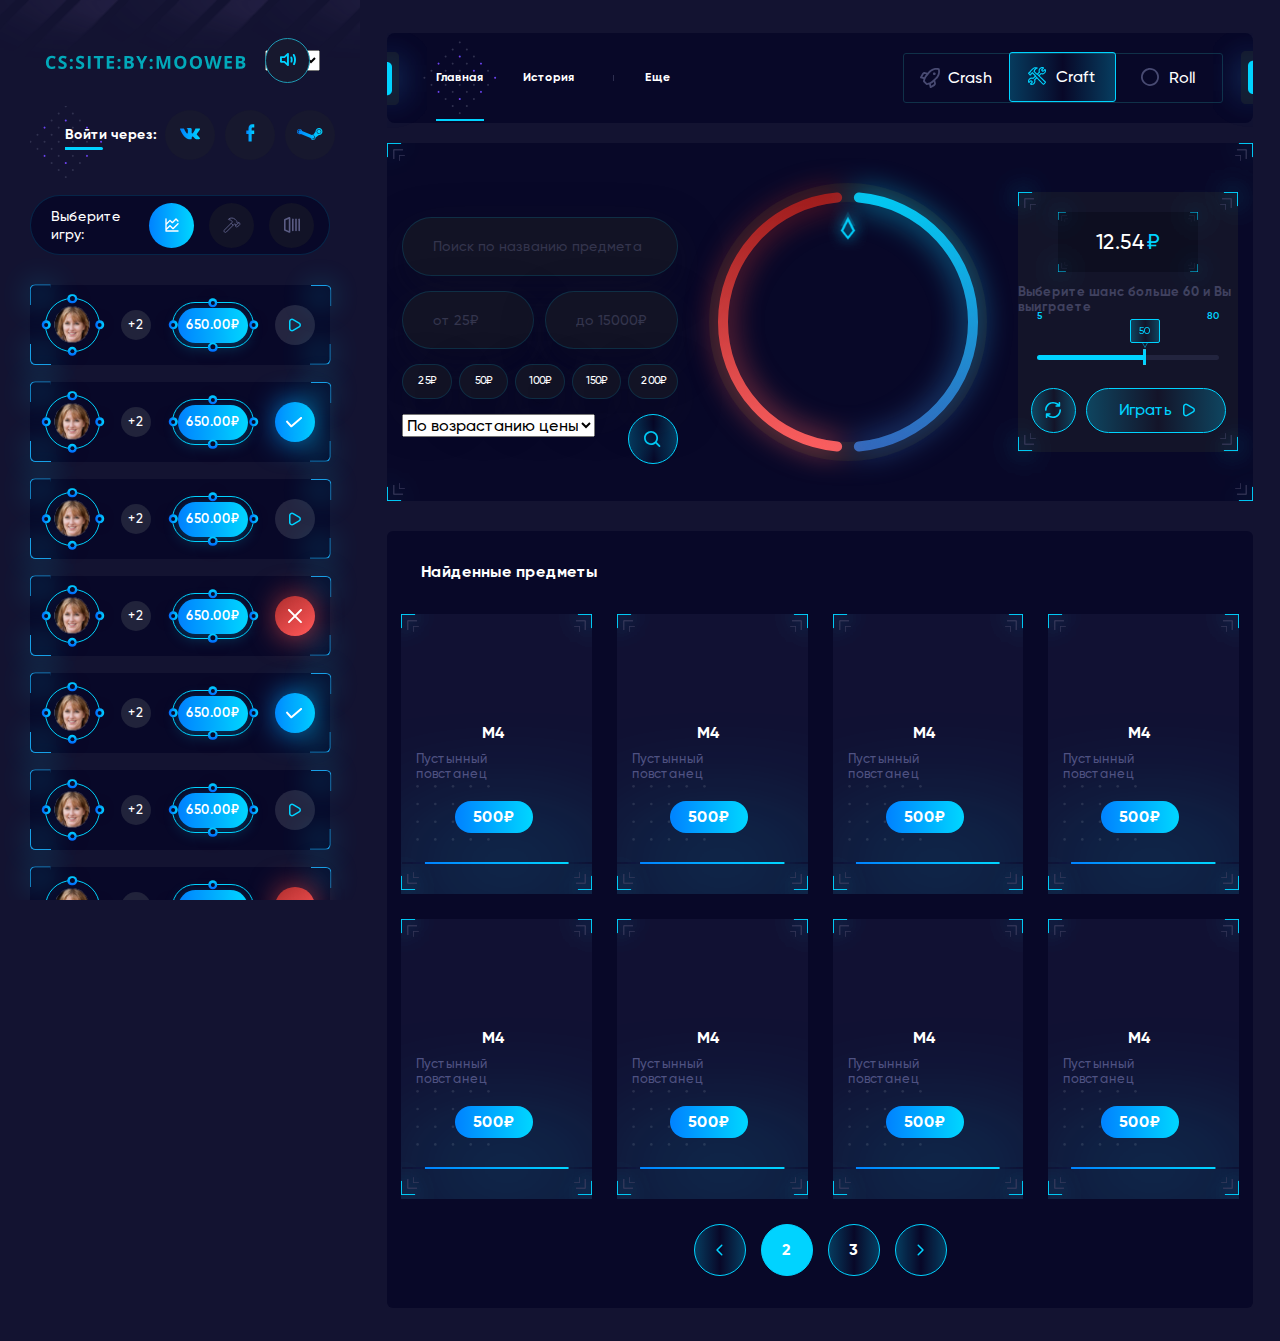
==== commit 985b3580: "Full project + link" ====
--- a/index.html
+++ b/index.html
@@ -2417,17 +2417,17 @@
 				</div>
 				<div class="right-sidebar__top-social right-sidebar__noauthorize-social">
 					<div class="right-sidebar__social-vk">
-						<a href="authorize.html">
+						<a href="index.html">
 							<img src="./img/social/vk-social.svg" alt="">
 						</a>
 					</div>
 					<div class="right-sidebar__social-fb">
-						<a href="authorize.html">
+						<a href="index.html">
 							<img src="./img/social/fb-social.svg" alt="">
 						</a>
 					</div>
 					<div class="right-sidebar__social-st">
-						<a href="authorize.html">
+						<a href="index.html">
 							<img src="./img/social/steam-social.svg" alt="">
 						</a>
 					</div>
@@ -3790,7 +3790,7 @@
             <div class="nav__ul__mobile">
                 <div class="nav__ul__right nav__ul__right-mobile visible-1200px">
                     <div class="win__regime__wrapper">
-                        <a href="#!" class="win__regime-mobile win-regime__mobile">
+                        <a href="main.html" class="win__regime-mobile win-regime__mobile">
 
                             <svg width="20" height="20" viewBox="0 0 20 20" fill="none" xmlns="http://www.w3.org/2000/svg">
                                 <path d="M19.665 0.975337C19.6238 0.81983 19.542 0.677979 19.4278 0.564267C19.3136 0.450555 19.1711 0.369056 19.015 0.328089C17.1446 -0.155661 15.175 -0.103559 13.333 0.478398C11.491 1.06035 9.85155 2.1485 8.60336 3.61754L7.58679 4.81948L5.21177 4.24887C4.63437 4.04842 4.00364 4.06279 3.43605 4.28931C2.86846 4.51584 2.40236 4.93921 2.12381 5.48126L0.117712 9.02206C0.0474212 9.14609 0.00741836 9.28484 0.000936826 9.4271C-0.00554471 9.56937 0.0216769 9.71115 0.0804015 9.84101C0.139126 9.97086 0.227707 10.0851 0.338984 10.1746C0.450261 10.2641 0.581114 10.3262 0.720967 10.356L3.52265 10.954C3.28532 11.6734 3.11586 12.4133 3.01646 13.164C2.99844 13.3019 3.01247 13.4421 3.05747 13.5738C3.10247 13.7054 3.17724 13.825 3.27601 13.9234L6.10263 16.738C6.18726 16.8224 6.28775 16.8893 6.39836 16.9349C6.50897 16.9806 6.62753 17.0041 6.74726 17.004C6.77353 17.004 6.7998 17.0027 6.82651 17.0005C7.59728 16.9315 8.35868 16.7824 9.09829 16.5556L9.68519 19.2823C9.71518 19.4215 9.77762 19.5517 9.86747 19.6625C9.95733 19.7733 10.0721 19.8614 10.2025 19.9199C10.3329 19.9784 10.4752 20.0055 10.6181 19.9991C10.7609 19.9927 10.9002 19.9529 11.0248 19.883L14.5856 17.8831C15.0867 17.5799 15.4782 17.126 15.7035 16.5869C15.9289 16.0478 15.9764 15.4514 15.8393 14.8836L15.2296 12.3787L16.3575 11.3459C17.8383 10.1065 18.9353 8.47389 19.5208 6.638C20.1063 4.80211 20.1563 2.83841 19.665 0.975337ZM2.31481 8.83897L3.73369 6.33333C3.82181 6.16322 3.97196 6.03313 4.15334 5.96974C4.33471 5.90635 4.53357 5.91446 4.70913 5.99241L6.27504 6.37029L5.68238 7.07101C5.1205 7.74158 4.63453 8.47175 4.23326 9.24832L2.31481 8.83897ZM13.685 16.3041L11.2087 17.6947L10.8171 15.8747C11.6109 15.4804 12.3505 14.9861 13.0176 14.4039L13.6955 13.7832L14.0634 15.2946C14.1111 15.4812 14.1004 15.6779 14.0328 15.8583C13.9652 16.0387 13.8438 16.1942 13.685 16.3041ZM15.1568 9.9801L11.7973 13.0545C10.4675 14.1997 8.82725 14.9275 7.08298 15.1466L4.89078 12.9636C5.18521 11.2222 5.94089 9.59059 7.07986 8.23701L8.61015 6.42781C8.63565 6.40125 8.65944 6.37312 8.68138 6.34358L9.98974 4.79678C10.9571 3.65906 12.2104 2.79736 13.6216 2.29967C15.0328 1.80198 16.5513 1.68613 18.0222 1.96395C18.3079 3.43317 18.1928 4.9518 17.6889 6.36167C17.1849 7.77154 16.3105 9.02107 15.1568 9.9801ZM14.3152 4.38389C14.0447 4.38389 13.7803 4.46376 13.5554 4.61341C13.3305 4.76306 13.1552 4.97575 13.0517 5.2246C12.9482 5.47345 12.9211 5.74728 12.9738 6.01146C13.0266 6.27564 13.1569 6.51831 13.3481 6.70877C13.5394 6.89923 13.7831 7.02894 14.0484 7.08149C14.3137 7.13404 14.5887 7.10707 14.8386 7.00399C15.0885 6.90091 15.3021 6.72635 15.4524 6.50239C15.6027 6.27843 15.6829 6.01513 15.6829 5.74577C15.6829 5.56692 15.6476 5.38982 15.5788 5.22458C15.5101 5.05934 15.4094 4.9092 15.2823 4.78273C15.1553 4.65626 15.0046 4.55595 14.8386 4.48751C14.6727 4.41908 14.4948 4.38386 14.3152 4.38387L14.3152 4.38389Z"/>
@@ -3806,7 +3806,7 @@
                         <!-- win__regime -->
                         <div class="win__regime-visible win__regime-hidden">
                             
-                            <a href="#!" class="win-regime__mobile">
+                            <a href="index.html" class="win-regime__mobile">
 
                                 <svg width="20" height="20" viewBox="0 0 20 20" fill="none" xmlns="http://www.w3.org/2000/svg">
                                     <path d="M13.6036 0.0390339C12.8256 0.186905 12.1816 0.542351 11.6042 1.13715C11.2874 1.46449 11.0833 1.75656 10.8967 2.15793C10.5341 2.93237 10.4496 3.9706 10.6889 4.74138L10.7523 4.94197L9.97435 5.7199L9.19292 6.50133L9.03807 6.46606C8.90085 6.43447 8.78806 6.33234 7.86244 5.4102L6.84166 4.38942L6.93663 4.20279C7.03876 4.0022 7.06338 3.70296 6.99651 3.52349C6.94729 3.38977 7.02113 3.27 7.3977 2.87929C7.99249 2.25988 8.52061 1.92188 9.397 1.59803C9.44623 1.5804 9.54487 1.51004 9.61174 1.43969C9.8476 1.20383 9.85109 0.844893 9.61523 0.60903C9.48499 0.478792 9.14002 0.355536 8.59794 0.242931C8.1861 0.158434 7.15137 0.158434 6.75 0.242931C6.16218 0.36968 5.61313 0.587906 5.15206 0.883469C4.76484 1.1298 4.41289 1.45365 3.10353 2.77366C1.85755 4.02663 1.75541 4.13574 1.6992 4.3119C1.66393 4.42451 1.64648 4.55474 1.65695 4.63575C1.67808 4.80475 1.65346 4.82587 1.39997 4.82936C1.29435 4.83286 1.14298 4.86096 1.06914 4.89274C0.900142 4.96309 0.189254 5.65304 0.0941016 5.836C-0.000867244 6.02245 -0.025482 6.25482 0.0272376 6.45192C0.0694868 6.60328 0.160966 6.70891 0.952862 7.50778C1.44222 7.99696 1.89263 8.42294 1.95949 8.45454C2.02985 8.4898 2.16725 8.5214 2.26571 8.53187C2.56145 8.55648 2.73743 8.45453 3.19133 7.99677C3.61732 7.56381 3.69465 7.43357 3.70163 7.12387C3.70163 7.01475 3.71577 6.91262 3.72973 6.89866C3.74388 6.88452 3.84932 6.87056 3.96211 6.87056C4.11347 6.86357 4.22258 6.83529 4.37045 6.76144L4.57104 6.65931L5.59531 7.68358C6.53857 8.62684 6.61958 8.71832 6.64419 8.85921L6.67579 9.01406L5.80986 9.88348L4.94394 10.7494L4.79956 10.7002C4.55672 10.6122 4.08151 10.5453 3.72257 10.5453C2.69132 10.5453 1.76901 10.943 1.04048 11.6998C0.5627 12.1965 0.27412 12.7033 0.105123 13.3229C0.027605 13.6185 0.0171346 13.7313 0.0136444 14.2239C0.0136444 14.8434 0.0839985 15.2376 0.252995 15.5756C0.460751 15.9839 0.914838 16.1422 1.30886 15.9451C1.36874 15.9136 1.76992 15.5368 2.20289 15.111L2.98431 14.3296L3.3258 14.6711L3.6671 15.0125L2.87171 15.8151C2.13253 16.5647 2.07265 16.6318 2.01644 16.8182C1.93194 17.0822 1.98117 17.3357 2.15733 17.5398C2.54455 17.9939 3.87155 18.1452 4.82876 17.8425C5.39894 17.663 5.83889 17.3991 6.30014 16.9591C7.00754 16.2763 7.39476 15.4281 7.44399 14.4495C7.46511 14.0096 7.41937 13.5908 7.31724 13.2528L7.25387 13.0522L8.05642 12.2496L8.86246 11.4436L9.12293 11.7075C9.26383 11.8519 10.566 13.214 12.0093 14.7346C13.4559 16.2552 14.7055 17.5504 14.7863 17.6138C14.9869 17.7687 15.2616 17.8462 15.522 17.8216C15.9056 17.7863 16.0184 17.7055 16.9793 16.7339C17.9789 15.7273 18 15.6992 17.9931 15.2275C17.9896 14.8474 17.9051 14.7065 17.3735 14.1856C17.1376 13.9497 15.7472 12.6227 14.2937 11.2323C12.8365 9.84545 11.6432 8.69811 11.6432 8.68746C11.6432 8.67331 11.9635 8.34248 12.3506 7.95526L13.0617 7.24419L13.206 7.29342C13.6283 7.44478 14.3887 7.49052 14.9203 7.39555C16.3845 7.14205 17.6023 5.98755 17.9297 4.54446C18.0706 3.93552 18 2.97113 17.7783 2.4748C17.5777 2.0242 17.1132 1.84124 16.6977 2.04881C16.6378 2.08041 16.2366 2.45716 15.8036 2.88296L15.0222 3.66439L14.6807 3.3229L14.3392 2.98142L15.1348 2.17574C15.8986 1.40846 15.9339 1.36621 15.9901 1.16562C16.043 0.993132 16.0465 0.929758 16.0112 0.778395C15.9021 0.285549 15.3635 0.0357285 14.3534 0.00394821C14.0226 -0.00670624 13.7937 0.00394821 13.6036 0.0390339ZM14.5294 1.13733C14.5294 1.15148 14.2443 1.45053 13.8958 1.79899C13.1847 2.51704 13.1214 2.61201 13.1214 2.97811C13.1214 3.34421 13.1882 3.44616 13.871 4.12564C14.2053 4.45996 14.5292 4.7557 14.596 4.79079C14.7614 4.87529 15.0889 4.8999 15.293 4.84351C15.4443 4.80126 15.5428 4.71676 16.1517 4.1148C16.5283 3.74172 16.8487 3.44598 16.8628 3.46012C16.905 3.49888 16.8909 3.9458 16.8382 4.21693C16.6729 5.08635 16.0252 5.85014 15.1945 6.15985C14.4976 6.41683 13.7338 6.36742 13.0369 6.01547L12.794 5.89221L11.8048 6.88121C11.2593 7.42678 10.7982 7.87021 10.7806 7.87021C10.7629 7.87021 10.6013 7.72289 10.4216 7.54691L10.0943 7.21957L11.1009 6.21294L12.1076 5.2063L11.9843 4.96346C11.6217 4.24192 11.5794 3.44635 11.8752 2.72131C12.1814 1.96101 12.9136 1.34509 13.7373 1.16562C13.9592 1.11621 14.5294 1.09508 14.5294 1.13733ZM7.40174 1.36952C6.67322 1.9081 6.0606 2.60154 5.87067 3.10835C5.81078 3.27018 5.79682 3.36185 5.81078 3.54829L5.82493 3.78066L5.53267 4.07274L5.23711 4.36848L6.8773 6.00867L8.51749 7.64886L8.67234 7.61359L8.83068 7.57483L9.10163 7.84229C9.2495 7.98667 10.9389 9.59875 12.8572 11.4254C14.7755 13.2487 16.4614 14.8608 16.6058 15.0015L16.8698 15.262L16.1659 15.9659C15.7786 16.3531 15.4513 16.6698 15.4372 16.6698C15.4267 16.6698 13.8109 14.9874 11.8506 12.9282C9.89022 10.873 8.16553 9.06733 8.02115 8.91964L7.76067 8.64502L7.79594 8.49017L7.83121 8.33532L6.19084 6.69513L4.55065 5.05494L4.23746 5.36813C3.94888 5.6602 3.9171 5.68133 3.81166 5.6637C3.74829 5.65323 3.60758 5.67068 3.49479 5.70245C3.3258 5.75517 3.24846 5.80808 2.97733 6.06855C2.60076 6.43465 2.51627 6.57536 2.50561 6.88158C2.49863 7.0717 2.481 7.12442 2.40715 7.19845L2.31567 7.28992L1.78058 6.75134L1.24199 6.21624L1.33347 6.12476C1.40732 6.05092 1.46022 6.03329 1.65034 6.02631C1.95656 6.01565 2.09726 5.93134 2.46336 5.55458C2.72384 5.28364 2.77656 5.20612 2.82597 5.03712C2.86124 4.92452 2.8752 4.79079 2.86473 4.72393C2.8436 4.61481 2.87887 4.57605 4.11788 3.34072C5.47646 1.9926 5.69818 1.80615 6.2544 1.57029C6.57476 1.43307 7.10269 1.30633 7.40192 1.29567L7.50755 1.29218L7.40174 1.36952ZM7.98955 10.5246L8.0634 10.6232L6.98292 11.7039L5.89877 12.7878L6.02203 13.0307C6.38813 13.7592 6.42689 14.5618 6.12765 15.2798C5.84256 15.9626 5.21948 16.5365 4.51557 16.7617C4.23048 16.8531 3.47716 16.9272 3.47716 16.8638C3.47716 16.8462 3.76923 16.5399 4.12118 16.181C4.69485 15.6002 4.77586 15.5052 4.83225 15.3362C4.9061 15.111 4.89214 14.7765 4.79699 14.5935C4.71947 14.4352 3.56864 13.2842 3.40662 13.1997C3.23064 13.1082 2.77307 13.1082 2.57946 13.2032C2.50194 13.2384 2.14649 13.5586 1.77341 13.9247L1.10827 14.5759L1.12939 14.171C1.15749 13.4952 1.36176 13.0024 1.81566 12.5132C2.62868 11.6368 3.86769 11.4256 4.96947 11.9781L5.21231 12.1014L6.30693 11.0068L7.40156 9.91213L7.65854 10.1691C7.79943 10.3063 7.9508 10.4684 7.98955 10.5246Z"/>
@@ -3817,7 +3817,7 @@
                             </a>
                             <!-- win__regime -->
 
-                            <a href="#!" class="win-regime__mobile">
+                            <a href="roll.html" class="win-regime__mobile">
 
                                 <svg width="20" height="20" viewBox="0 0 20 20" fill="none" xmlns="http://www.w3.org/2000/svg">
                                     <path d="M9 0C7.21997 0 5.47991 0.527841 3.99987 1.51677C2.51983 2.50571 1.36628 3.91131 0.685088 5.55585C0.00389956 7.20038 -0.17433 9.00998 0.172936 10.7558C0.520203 12.5016 1.37737 14.1053 2.63604 15.364C3.89471 16.6226 5.49836 17.4798 7.24419 17.8271C8.99002 18.1743 10.7996 17.9961 12.4442 17.3149C14.0887 16.6337 15.4943 15.4802 16.4832 14.0001C17.4722 12.5201 18 10.78 18 9C18 7.8181 17.7672 6.64778 17.3149 5.55585C16.8626 4.46392 16.1997 3.47177 15.364 2.63604C14.5282 1.80031 13.5361 1.13738 12.4442 0.685084C11.3522 0.232792 10.1819 0 9 0ZM9 16.2C7.57598 16.2 6.18393 15.7777 4.9999 14.9866C3.81586 14.1954 2.89302 13.0709 2.34807 11.7553C1.80312 10.4397 1.66054 8.99201 1.93835 7.59535C2.21616 6.19868 2.9019 4.91577 3.90883 3.90883C4.91577 2.90189 6.19869 2.21616 7.59535 1.93835C8.99201 1.66053 10.4397 1.80312 11.7553 2.34807C13.0709 2.89302 14.1954 3.81586 14.9866 4.99989C15.7777 6.18393 16.2 7.57597 16.2 9C16.2 10.9096 15.4414 12.7409 14.0912 14.0912C12.7409 15.4414 10.9096 16.2 9 16.2Z"/>
@@ -3839,17 +3839,17 @@
 					</div>
 					<div class="right-sidebar__top-social right-sidebar__noauthorize-social">
 						<div class="right-sidebar__social-vk">
-							<a href="authorize.html">
+							<a href="index.html">
 								<img src="./img/social/vk-social.svg" alt="">
 							</a>
 						</div>
 						<div class="right-sidebar__social-fb">
-							<a href="authorize.html">
+							<a href="index.html">
 								<img src="./img/social/fb-social.svg" alt="">
 							</a>
 						</div>
 						<div class="right-sidebar__social-st">
-							<a href="authorize.html">
+							<a href="index.html">
 								<img src="./img/social/steam-social.svg" alt="">
 							</a>
 						</div>
@@ -3875,7 +3875,7 @@
 						</li>
 
 						<li class="nav__li ">
-							<a href="#!" class="nav__link">
+							<a href="history.html" class="nav__link">
 								<svg width="20" height="20" viewBox="0 0 20 20" fill="none" xmlns="http://www.w3.org/2000/svg">
 									<path d="M10 0C7.43639 0.00731219 4.97349 0.998914 3.12 2.77V1C3.12 0.734784 3.01464 0.48043 2.82711 0.292893C2.63957 0.105357 2.38522 0 2.12 0C1.85478 0 1.60043 0.105357 1.41289 0.292893C1.22536 0.48043 1.12 0.734784 1.12 1V5.5C1.12 5.76522 1.22536 6.01957 1.41289 6.20711C1.60043 6.39464 1.85478 6.5 2.12 6.5H6.62C6.88522 6.5 7.13957 6.39464 7.32711 6.20711C7.51464 6.01957 7.62 5.76522 7.62 5.5C7.62 5.23478 7.51464 4.98043 7.32711 4.79289C7.13957 4.60536 6.88522 4.5 6.62 4.5H4.22C5.50578 3.15636 7.21951 2.30265 9.06653 2.08567C10.9136 1.86868 12.7785 2.30198 14.3407 3.31104C15.9028 4.32011 17.0646 5.84191 17.6263 7.61479C18.188 9.38767 18.1145 11.3009 17.4184 13.0254C16.7223 14.7499 15.4472 16.1781 13.8122 17.0643C12.1772 17.9505 10.2845 18.2394 8.45956 17.8813C6.63463 17.5232 4.99147 16.5405 3.81259 15.1022C2.63372 13.6638 1.99279 11.8597 2 10C2 9.73478 1.89464 9.48043 1.70711 9.29289C1.51957 9.10536 1.26522 9 1 9C0.734784 9 0.48043 9.10536 0.292893 9.29289C0.105357 9.48043 0 9.73478 0 10C0 11.9778 0.58649 13.9112 1.6853 15.5557C2.78412 17.2002 4.3459 18.4819 6.17317 19.2388C8.00043 19.9957 10.0111 20.1937 11.9509 19.8079C13.8907 19.422 15.6725 18.4696 17.0711 17.0711C18.4696 15.6725 19.422 13.8907 19.8079 11.9509C20.1937 10.0111 19.9957 8.00043 19.2388 6.17317C18.4819 4.3459 17.2002 2.78412 15.5557 1.6853C13.9112 0.58649 11.9778 0 10 0ZM10 6C9.73478 6 9.48043 6.10536 9.29289 6.29289C9.10536 6.48043 9 6.73478 9 7V10C9 10.2652 9.10536 10.5196 9.29289 10.7071C9.48043 10.8946 9.73478 11 10 11H12C12.2652 11 12.5196 10.8946 12.7071 10.7071C12.8946 10.5196 13 10.2652 13 10C13 9.73478 12.8946 9.48043 12.7071 9.29289C12.5196 9.10536 12.2652 9 12 9H11V7C11 6.73478 10.8946 6.48043 10.7071 6.29289C10.5196 6.10536 10.2652 6 10 6Z"/>
 								</svg>
@@ -3922,7 +3922,7 @@
 								</li>
 								
 								<li class="nav__li">
-									<a href="#!" class="nav__link"><svg width="18" height="19" viewBox="0 0 18 19" fill="none" xmlns="http://www.w3.org/2000/svg">
+									<a href="support.html" class="nav__link"><svg width="18" height="19" viewBox="0 0 18 19" fill="none" xmlns="http://www.w3.org/2000/svg">
 										<path d="M2.29 7.3C2.12698 7.46373 2.02568 7.67885 2.00333 7.90882C1.98097 8.13878 2.03894 8.36939 2.16737 8.56145C2.2958 8.75351 2.48678 8.89517 2.70784 8.96236C2.92891 9.02955 3.16641 9.01811 3.38 8.93C3.50153 8.87564 3.61308 8.80128 3.71 8.71C3.79995 8.61785 3.87126 8.50919 3.92 8.39C3.97716 8.26817 4.00458 8.1345 4 8C3.9989 7.73766 3.89474 7.48626 3.71 7.3C3.61704 7.20627 3.50644 7.13188 3.38458 7.08111C3.26272 7.03034 3.13201 7.0042 3 7.0042C2.86799 7.0042 2.73728 7.03034 2.61542 7.08111C2.49356 7.13188 2.38296 7.20627 2.29 7.3ZM3 2C3.26522 2 3.51957 2.10536 3.70711 2.29289C3.89464 2.48043 4 2.73478 4 3C4 3.26522 3.89464 3.51957 3.70711 3.70711C3.51957 3.89464 3.26522 4 3 4C2.73478 4 2.48043 4.10536 2.29289 4.29289C2.10536 4.48043 2 4.73478 2 5C2 5.26522 2.10536 5.51957 2.29289 5.70711C2.48043 5.89464 2.73478 6 3 6C3.52653 5.99966 4.04369 5.86075 4.49953 5.59723C4.95537 5.33371 5.33383 4.95486 5.59687 4.49875C5.85992 4.04264 5.99829 3.52533 5.99808 2.9988C5.99786 2.47227 5.85908 1.95507 5.59567 1.49917C5.33226 1.04326 4.9535 0.664718 4.49745 0.401563C4.0414 0.138409 3.52412 -8.42941e-05 2.9976 3.84915e-08C2.47107 8.43711e-05 1.95383 0.138743 1.49787 0.402044C1.0419 0.665344 0.663264 1.04401 0.4 1.5C0.333881 1.61413 0.290995 1.74022 0.273811 1.871C0.256628 2.00178 0.265487 2.13466 0.299878 2.262C0.334269 2.38934 0.393513 2.50862 0.474197 2.61297C0.554882 2.71732 0.655412 2.80467 0.77 2.87C0.999617 3.00037 1.27148 3.03464 1.52626 2.96532C1.78105 2.896 1.99808 2.72873 2.13 2.5C2.2181 2.34739 2.34497 2.22078 2.49775 2.13298C2.65052 2.04517 2.82379 1.9993 3 2ZM15 3H9C8.73478 3 8.48043 3.10536 8.29289 3.29289C8.10536 3.48043 8 3.73478 8 4C8 4.26522 8.10536 4.51957 8.29289 4.70711C8.48043 4.89464 8.73478 5 9 5H15C15.2652 5 15.5196 5.10536 15.7071 5.29289C15.8946 5.48043 16 5.73478 16 6V15.72L14.43 14.27C14.2456 14.0973 14.0026 14.0009 13.75 14H5C4.73478 14 4.48043 13.8946 4.29289 13.7071C4.10536 13.5196 4 13.2652 4 13V12C4 11.7348 3.89464 11.4804 3.70711 11.2929C3.51957 11.1054 3.26522 11 3 11C2.73478 11 2.48043 11.1054 2.29289 11.2929C2.10536 11.4804 2 11.7348 2 12V13C2 13.7956 2.31607 14.5587 2.87868 15.1213C3.44129 15.6839 4.20435 16 5 16H13.36L16.36 18.73C16.5342 18.8936 16.7613 18.9894 17 19C17.1372 18.9985 17.2728 18.9714 17.4 18.92C17.5789 18.8419 17.731 18.7132 17.8376 18.5497C17.9442 18.3863 18.0007 18.1952 18 18V6C18 5.20435 17.6839 4.44129 17.1213 3.87868C16.5587 3.31607 15.7956 3 15 3Z"/>
 									</svg>
 									<span class="link__text">Поддержка</span>
@@ -3932,7 +3932,7 @@
 								<li class="nav__li">
 			
 			
-									<a href="#!" class="nav__link">
+									<a href="referral.html" class="nav__link">
 										<svg width="20" height="18" viewBox="0 0 20 18" fill="none" xmlns="http://www.w3.org/2000/svg">
 											<path d="M19 7.5H18V6.5C18 6.23478 17.8946 5.98043 17.7071 5.79289C17.5196 5.60536 17.2652 5.5 17 5.5C16.7348 5.5 16.4804 5.60536 16.2929 5.79289C16.1054 5.98043 16 6.23478 16 6.5V7.5H15C14.7348 7.5 14.4804 7.60536 14.2929 7.79289C14.1054 7.98043 14 8.23478 14 8.5C14 8.76522 14.1054 9.01957 14.2929 9.20711C14.4804 9.39464 14.7348 9.5 15 9.5H16V10.5C16 10.7652 16.1054 11.0196 16.2929 11.2071C16.4804 11.3946 16.7348 11.5 17 11.5C17.2652 11.5 17.5196 11.3946 17.7071 11.2071C17.8946 11.0196 18 10.7652 18 10.5V9.5H19C19.2652 9.5 19.5196 9.39464 19.7071 9.20711C19.8946 9.01957 20 8.76522 20 8.5C20 8.23478 19.8946 7.98043 19.7071 7.79289C19.5196 7.60536 19.2652 7.5 19 7.5ZM11.3 9.22C11.8336 8.75813 12.2616 8.18688 12.5549 7.54502C12.8482 6.90316 13 6.20571 13 5.5C13 4.17392 12.4732 2.90215 11.5355 1.96447C10.5979 1.02678 9.32608 0.5 8 0.5C6.67392 0.5 5.40215 1.02678 4.46447 1.96447C3.52678 2.90215 3 4.17392 3 5.5C2.99999 6.20571 3.1518 6.90316 3.44513 7.54502C3.73845 8.18688 4.16642 8.75813 4.7 9.22C3.30014 9.85388 2.11247 10.8775 1.27898 12.1685C0.445495 13.4596 0.00147185 14.9633 0 16.5C0 16.7652 0.105357 17.0196 0.292893 17.2071C0.48043 17.3946 0.734784 17.5 1 17.5C1.26522 17.5 1.51957 17.3946 1.70711 17.2071C1.89464 17.0196 2 16.7652 2 16.5C2 14.9087 2.63214 13.3826 3.75736 12.2574C4.88258 11.1321 6.4087 10.5 8 10.5C9.5913 10.5 11.1174 11.1321 12.2426 12.2574C13.3679 13.3826 14 14.9087 14 16.5C14 16.7652 14.1054 17.0196 14.2929 17.2071C14.4804 17.3946 14.7348 17.5 15 17.5C15.2652 17.5 15.5196 17.3946 15.7071 17.2071C15.8946 17.0196 16 16.7652 16 16.5C15.9985 14.9633 15.5545 13.4596 14.721 12.1685C13.8875 10.8775 12.6999 9.85388 11.3 9.22ZM8 8.5C7.40666 8.5 6.82664 8.32405 6.33329 7.99441C5.83994 7.66476 5.45542 7.19623 5.22836 6.64805C5.0013 6.09987 4.94189 5.49667 5.05764 4.91473C5.1734 4.33279 5.45912 3.79824 5.87868 3.37868C6.29824 2.95912 6.83279 2.6734 7.41473 2.55764C7.99667 2.44189 8.59987 2.5013 9.14805 2.72836C9.69623 2.95542 10.1648 3.33994 10.4944 3.83329C10.8241 4.32664 11 4.90666 11 5.5C11 6.29565 10.6839 7.05871 10.1213 7.62132C9.55871 8.18393 8.79565 8.5 8 8.5Z"/>
 										</svg>
@@ -3941,7 +3941,7 @@
 								</li>
 			
 								<li class="nav__li">
-									<a href="#!" class="nav__link">
+									<a href="bonuses.html" class="nav__link">
 										<svg width="18" height="21" viewBox="0 0 18 21" fill="none" xmlns="http://www.w3.org/2000/svg">
 											<path d="M15 6.00001H14.65C14.8782 5.53277 14.9979 5.01999 15 4.50001C15.003 3.80333 14.7975 3.1217 14.4098 2.54284C14.0221 1.96398 13.4701 1.51439 12.8247 1.25195C12.1794 0.9895 11.4703 0.926209 10.7886 1.07022C10.107 1.21423 9.48405 1.55895 9 2.06001C8.51595 1.55895 7.89302 1.21423 7.21138 1.07022C6.52975 0.926209 5.82061 0.9895 5.17525 1.25195C4.5299 1.51439 3.97786 1.96398 3.59019 2.54284C3.20252 3.1217 2.99697 3.80333 3 4.50001C3.00213 5.01999 3.12178 5.53277 3.35 6.00001H3C2.20435 6.00001 1.44129 6.31608 0.87868 6.87869C0.316071 7.4413 0 8.20436 0 9.00001V11C0 11.2652 0.105357 11.5196 0.292893 11.7071C0.48043 11.8946 0.734784 12 1 12H2V18C2 18.7957 2.31607 19.5587 2.87868 20.1213C3.44129 20.6839 4.20435 21 5 21H13C13.7956 21 14.5587 20.6839 15.1213 20.1213C15.6839 19.5587 16 18.7957 16 18V12H17C17.2652 12 17.5196 11.8946 17.7071 11.7071C17.8946 11.5196 18 11.2652 18 11V9.00001C18 8.20436 17.6839 7.4413 17.1213 6.87869C16.5587 6.31608 15.7956 6.00001 15 6.00001ZM8 19H5C4.73478 19 4.48043 18.8947 4.29289 18.7071C4.10536 18.5196 4 18.2652 4 18V12H8V19ZM8 10H2V9.00001C2 8.73479 2.10536 8.48044 2.29289 8.2929C2.48043 8.10536 2.73478 8.00001 3 8.00001H8V10ZM8 6.00001H6.5C6.20333 6.00001 5.91332 5.91203 5.66665 5.74721C5.41997 5.58239 5.22771 5.34812 5.11418 5.07403C5.00065 4.79994 4.97094 4.49834 5.02882 4.20737C5.0867 3.9164 5.22956 3.64913 5.43934 3.43935C5.64912 3.22957 5.91639 3.08671 6.20736 3.02883C6.49834 2.97095 6.79994 3.00066 7.07403 3.11419C7.34811 3.22772 7.58238 3.41998 7.7472 3.66665C7.91203 3.91333 8 4.20333 8 4.50001V6.00001ZM10 4.50001C10 4.20333 10.088 3.91333 10.2528 3.66665C10.4176 3.41998 10.6519 3.22772 10.926 3.11419C11.2001 3.00066 11.5017 2.97095 11.7926 3.02883C12.0836 3.08671 12.3509 3.22957 12.5607 3.43935C12.7704 3.64913 12.9133 3.9164 12.9712 4.20737C13.0291 4.49834 12.9994 4.79994 12.8858 5.07403C12.7723 5.34812 12.58 5.58239 12.3334 5.74721C12.0867 5.91203 11.7967 6.00001 11.5 6.00001H10V4.50001ZM14 18C14 18.2652 13.8946 18.5196 13.7071 18.7071C13.5196 18.8947 13.2652 19 13 19H10V12H14V18ZM16 10H10V8.00001H15C15.2652 8.00001 15.5196 8.10536 15.7071 8.2929C15.8946 8.48044 16 8.73479 16 9.00001V10Z"/>
 										</svg>
@@ -3956,7 +3956,7 @@
 
 					<div class="nav__ul__right hidden-1200px">
 						<div class="win__regime__wrapper win__regime__wrapper-1200px">
-							<a href="#!" class="win__regime win__regime_active">
+							<a href="main.html" class="win__regime">
 
 								<svg width="20" height="20" viewBox="0 0 20 20" fill="none" xmlns="http://www.w3.org/2000/svg">
 									<path d="M19.665 0.975337C19.6238 0.81983 19.542 0.677979 19.4278 0.564267C19.3136 0.450555 19.1711 0.369056 19.015 0.328089C17.1446 -0.155661 15.175 -0.103559 13.333 0.478398C11.491 1.06035 9.85155 2.1485 8.60336 3.61754L7.58679 4.81948L5.21177 4.24887C4.63437 4.04842 4.00364 4.06279 3.43605 4.28931C2.86846 4.51584 2.40236 4.93921 2.12381 5.48126L0.117712 9.02206C0.0474212 9.14609 0.00741836 9.28484 0.000936826 9.4271C-0.00554471 9.56937 0.0216769 9.71115 0.0804015 9.84101C0.139126 9.97086 0.227707 10.0851 0.338984 10.1746C0.450261 10.2641 0.581114 10.3262 0.720967 10.356L3.52265 10.954C3.28532 11.6734 3.11586 12.4133 3.01646 13.164C2.99844 13.3019 3.01247 13.4421 3.05747 13.5738C3.10247 13.7054 3.17724 13.825 3.27601 13.9234L6.10263 16.738C6.18726 16.8224 6.28775 16.8893 6.39836 16.9349C6.50897 16.9806 6.62753 17.0041 6.74726 17.004C6.77353 17.004 6.7998 17.0027 6.82651 17.0005C7.59728 16.9315 8.35868 16.7824 9.09829 16.5556L9.68519 19.2823C9.71518 19.4215 9.77762 19.5517 9.86747 19.6625C9.95733 19.7733 10.0721 19.8614 10.2025 19.9199C10.3329 19.9784 10.4752 20.0055 10.6181 19.9991C10.7609 19.9927 10.9002 19.9529 11.0248 19.883L14.5856 17.8831C15.0867 17.5799 15.4782 17.126 15.7035 16.5869C15.9289 16.0478 15.9764 15.4514 15.8393 14.8836L15.2296 12.3787L16.3575 11.3459C17.8383 10.1065 18.9353 8.47389 19.5208 6.638C20.1063 4.80211 20.1563 2.83841 19.665 0.975337ZM2.31481 8.83897L3.73369 6.33333C3.82181 6.16322 3.97196 6.03313 4.15334 5.96974C4.33471 5.90635 4.53357 5.91446 4.70913 5.99241L6.27504 6.37029L5.68238 7.07101C5.1205 7.74158 4.63453 8.47175 4.23326 9.24832L2.31481 8.83897ZM13.685 16.3041L11.2087 17.6947L10.8171 15.8747C11.6109 15.4804 12.3505 14.9861 13.0176 14.4039L13.6955 13.7832L14.0634 15.2946C14.1111 15.4812 14.1004 15.6779 14.0328 15.8583C13.9652 16.0387 13.8438 16.1942 13.685 16.3041ZM15.1568 9.9801L11.7973 13.0545C10.4675 14.1997 8.82725 14.9275 7.08298 15.1466L4.89078 12.9636C5.18521 11.2222 5.94089 9.59059 7.07986 8.23701L8.61015 6.42781C8.63565 6.40125 8.65944 6.37312 8.68138 6.34358L9.98974 4.79678C10.9571 3.65906 12.2104 2.79736 13.6216 2.29967C15.0328 1.80198 16.5513 1.68613 18.0222 1.96395C18.3079 3.43317 18.1928 4.9518 17.6889 6.36167C17.1849 7.77154 16.3105 9.02107 15.1568 9.9801ZM14.3152 4.38389C14.0447 4.38389 13.7803 4.46376 13.5554 4.61341C13.3305 4.76306 13.1552 4.97575 13.0517 5.2246C12.9482 5.47345 12.9211 5.74728 12.9738 6.01146C13.0266 6.27564 13.1569 6.51831 13.3481 6.70877C13.5394 6.89923 13.7831 7.02894 14.0484 7.08149C14.3137 7.13404 14.5887 7.10707 14.8386 7.00399C15.0885 6.90091 15.3021 6.72635 15.4524 6.50239C15.6027 6.27843 15.6829 6.01513 15.6829 5.74577C15.6829 5.56692 15.6476 5.38982 15.5788 5.22458C15.5101 5.05934 15.4094 4.9092 15.2823 4.78273C15.1553 4.65626 15.0046 4.55595 14.8386 4.48751C14.6727 4.41908 14.4948 4.38386 14.3152 4.38387L14.3152 4.38389Z"/>
@@ -3965,7 +3965,7 @@
 							</a>
 							<!-- win__regime -->
 
-							<a href="#!" class="win__regime">
+							<a href="index.html" class="win__regime win__regime_active">
 
 								<svg width="20" height="20" viewBox="0 0 20 20" fill="none" xmlns="http://www.w3.org/2000/svg">
 									<path d="M13.6036 0.0390339C12.8256 0.186905 12.1816 0.542351 11.6042 1.13715C11.2874 1.46449 11.0833 1.75656 10.8967 2.15793C10.5341 2.93237 10.4496 3.9706 10.6889 4.74138L10.7523 4.94197L9.97435 5.7199L9.19292 6.50133L9.03807 6.46606C8.90085 6.43447 8.78806 6.33234 7.86244 5.4102L6.84166 4.38942L6.93663 4.20279C7.03876 4.0022 7.06338 3.70296 6.99651 3.52349C6.94729 3.38977 7.02113 3.27 7.3977 2.87929C7.99249 2.25988 8.52061 1.92188 9.397 1.59803C9.44623 1.5804 9.54487 1.51004 9.61174 1.43969C9.8476 1.20383 9.85109 0.844893 9.61523 0.60903C9.48499 0.478792 9.14002 0.355536 8.59794 0.242931C8.1861 0.158434 7.15137 0.158434 6.75 0.242931C6.16218 0.36968 5.61313 0.587906 5.15206 0.883469C4.76484 1.1298 4.41289 1.45365 3.10353 2.77366C1.85755 4.02663 1.75541 4.13574 1.6992 4.3119C1.66393 4.42451 1.64648 4.55474 1.65695 4.63575C1.67808 4.80475 1.65346 4.82587 1.39997 4.82936C1.29435 4.83286 1.14298 4.86096 1.06914 4.89274C0.900142 4.96309 0.189254 5.65304 0.0941016 5.836C-0.000867244 6.02245 -0.025482 6.25482 0.0272376 6.45192C0.0694868 6.60328 0.160966 6.70891 0.952862 7.50778C1.44222 7.99696 1.89263 8.42294 1.95949 8.45454C2.02985 8.4898 2.16725 8.5214 2.26571 8.53187C2.56145 8.55648 2.73743 8.45453 3.19133 7.99677C3.61732 7.56381 3.69465 7.43357 3.70163 7.12387C3.70163 7.01475 3.71577 6.91262 3.72973 6.89866C3.74388 6.88452 3.84932 6.87056 3.96211 6.87056C4.11347 6.86357 4.22258 6.83529 4.37045 6.76144L4.57104 6.65931L5.59531 7.68358C6.53857 8.62684 6.61958 8.71832 6.64419 8.85921L6.67579 9.01406L5.80986 9.88348L4.94394 10.7494L4.79956 10.7002C4.55672 10.6122 4.08151 10.5453 3.72257 10.5453C2.69132 10.5453 1.76901 10.943 1.04048 11.6998C0.5627 12.1965 0.27412 12.7033 0.105123 13.3229C0.027605 13.6185 0.0171346 13.7313 0.0136444 14.2239C0.0136444 14.8434 0.0839985 15.2376 0.252995 15.5756C0.460751 15.9839 0.914838 16.1422 1.30886 15.9451C1.36874 15.9136 1.76992 15.5368 2.20289 15.111L2.98431 14.3296L3.3258 14.6711L3.6671 15.0125L2.87171 15.8151C2.13253 16.5647 2.07265 16.6318 2.01644 16.8182C1.93194 17.0822 1.98117 17.3357 2.15733 17.5398C2.54455 17.9939 3.87155 18.1452 4.82876 17.8425C5.39894 17.663 5.83889 17.3991 6.30014 16.9591C7.00754 16.2763 7.39476 15.4281 7.44399 14.4495C7.46511 14.0096 7.41937 13.5908 7.31724 13.2528L7.25387 13.0522L8.05642 12.2496L8.86246 11.4436L9.12293 11.7075C9.26383 11.8519 10.566 13.214 12.0093 14.7346C13.4559 16.2552 14.7055 17.5504 14.7863 17.6138C14.9869 17.7687 15.2616 17.8462 15.522 17.8216C15.9056 17.7863 16.0184 17.7055 16.9793 16.7339C17.9789 15.7273 18 15.6992 17.9931 15.2275C17.9896 14.8474 17.9051 14.7065 17.3735 14.1856C17.1376 13.9497 15.7472 12.6227 14.2937 11.2323C12.8365 9.84545 11.6432 8.69811 11.6432 8.68746C11.6432 8.67331 11.9635 8.34248 12.3506 7.95526L13.0617 7.24419L13.206 7.29342C13.6283 7.44478 14.3887 7.49052 14.9203 7.39555C16.3845 7.14205 17.6023 5.98755 17.9297 4.54446C18.0706 3.93552 18 2.97113 17.7783 2.4748C17.5777 2.0242 17.1132 1.84124 16.6977 2.04881C16.6378 2.08041 16.2366 2.45716 15.8036 2.88296L15.0222 3.66439L14.6807 3.3229L14.3392 2.98142L15.1348 2.17574C15.8986 1.40846 15.9339 1.36621 15.9901 1.16562C16.043 0.993132 16.0465 0.929758 16.0112 0.778395C15.9021 0.285549 15.3635 0.0357285 14.3534 0.00394821C14.0226 -0.00670624 13.7937 0.00394821 13.6036 0.0390339ZM14.5294 1.13733C14.5294 1.15148 14.2443 1.45053 13.8958 1.79899C13.1847 2.51704 13.1214 2.61201 13.1214 2.97811C13.1214 3.34421 13.1882 3.44616 13.871 4.12564C14.2053 4.45996 14.5292 4.7557 14.596 4.79079C14.7614 4.87529 15.0889 4.8999 15.293 4.84351C15.4443 4.80126 15.5428 4.71676 16.1517 4.1148C16.5283 3.74172 16.8487 3.44598 16.8628 3.46012C16.905 3.49888 16.8909 3.9458 16.8382 4.21693C16.6729 5.08635 16.0252 5.85014 15.1945 6.15985C14.4976 6.41683 13.7338 6.36742 13.0369 6.01547L12.794 5.89221L11.8048 6.88121C11.2593 7.42678 10.7982 7.87021 10.7806 7.87021C10.7629 7.87021 10.6013 7.72289 10.4216 7.54691L10.0943 7.21957L11.1009 6.21294L12.1076 5.2063L11.9843 4.96346C11.6217 4.24192 11.5794 3.44635 11.8752 2.72131C12.1814 1.96101 12.9136 1.34509 13.7373 1.16562C13.9592 1.11621 14.5294 1.09508 14.5294 1.13733ZM7.40174 1.36952C6.67322 1.9081 6.0606 2.60154 5.87067 3.10835C5.81078 3.27018 5.79682 3.36185 5.81078 3.54829L5.82493 3.78066L5.53267 4.07274L5.23711 4.36848L6.8773 6.00867L8.51749 7.64886L8.67234 7.61359L8.83068 7.57483L9.10163 7.84229C9.2495 7.98667 10.9389 9.59875 12.8572 11.4254C14.7755 13.2487 16.4614 14.8608 16.6058 15.0015L16.8698 15.262L16.1659 15.9659C15.7786 16.3531 15.4513 16.6698 15.4372 16.6698C15.4267 16.6698 13.8109 14.9874 11.8506 12.9282C9.89022 10.873 8.16553 9.06733 8.02115 8.91964L7.76067 8.64502L7.79594 8.49017L7.83121 8.33532L6.19084 6.69513L4.55065 5.05494L4.23746 5.36813C3.94888 5.6602 3.9171 5.68133 3.81166 5.6637C3.74829 5.65323 3.60758 5.67068 3.49479 5.70245C3.3258 5.75517 3.24846 5.80808 2.97733 6.06855C2.60076 6.43465 2.51627 6.57536 2.50561 6.88158C2.49863 7.0717 2.481 7.12442 2.40715 7.19845L2.31567 7.28992L1.78058 6.75134L1.24199 6.21624L1.33347 6.12476C1.40732 6.05092 1.46022 6.03329 1.65034 6.02631C1.95656 6.01565 2.09726 5.93134 2.46336 5.55458C2.72384 5.28364 2.77656 5.20612 2.82597 5.03712C2.86124 4.92452 2.8752 4.79079 2.86473 4.72393C2.8436 4.61481 2.87887 4.57605 4.11788 3.34072C5.47646 1.9926 5.69818 1.80615 6.2544 1.57029C6.57476 1.43307 7.10269 1.30633 7.40192 1.29567L7.50755 1.29218L7.40174 1.36952ZM7.98955 10.5246L8.0634 10.6232L6.98292 11.7039L5.89877 12.7878L6.02203 13.0307C6.38813 13.7592 6.42689 14.5618 6.12765 15.2798C5.84256 15.9626 5.21948 16.5365 4.51557 16.7617C4.23048 16.8531 3.47716 16.9272 3.47716 16.8638C3.47716 16.8462 3.76923 16.5399 4.12118 16.181C4.69485 15.6002 4.77586 15.5052 4.83225 15.3362C4.9061 15.111 4.89214 14.7765 4.79699 14.5935C4.71947 14.4352 3.56864 13.2842 3.40662 13.1997C3.23064 13.1082 2.77307 13.1082 2.57946 13.2032C2.50194 13.2384 2.14649 13.5586 1.77341 13.9247L1.10827 14.5759L1.12939 14.171C1.15749 13.4952 1.36176 13.0024 1.81566 12.5132C2.62868 11.6368 3.86769 11.4256 4.96947 11.9781L5.21231 12.1014L6.30693 11.0068L7.40156 9.91213L7.65854 10.1691C7.79943 10.3063 7.9508 10.4684 7.98955 10.5246Z"/>
@@ -3974,7 +3974,7 @@
 							</a>
 							<!-- win__regime -->
 
-							<a href="#!" class="win__regime">
+							<a href="roll.html" class="win__regime">
 
 								<svg width="20" height="20" viewBox="0 0 20 20" fill="none" xmlns="http://www.w3.org/2000/svg">
 									<path d="M9 0C7.21997 0 5.47991 0.527841 3.99987 1.51677C2.51983 2.50571 1.36628 3.91131 0.685088 5.55585C0.00389956 7.20038 -0.17433 9.00998 0.172936 10.7558C0.520203 12.5016 1.37737 14.1053 2.63604 15.364C3.89471 16.6226 5.49836 17.4798 7.24419 17.8271C8.99002 18.1743 10.7996 17.9961 12.4442 17.3149C14.0887 16.6337 15.4943 15.4802 16.4832 14.0001C17.4722 12.5201 18 10.78 18 9C18 7.8181 17.7672 6.64778 17.3149 5.55585C16.8626 4.46392 16.1997 3.47177 15.364 2.63604C14.5282 1.80031 13.5361 1.13738 12.4442 0.685084C11.3522 0.232792 10.1819 0 9 0ZM9 16.2C7.57598 16.2 6.18393 15.7777 4.9999 14.9866C3.81586 14.1954 2.89302 13.0709 2.34807 11.7553C1.80312 10.4397 1.66054 8.99201 1.93835 7.59535C2.21616 6.19868 2.9019 4.91577 3.90883 3.90883C4.91577 2.90189 6.19869 2.21616 7.59535 1.93835C8.99201 1.66053 10.4397 1.80312 11.7553 2.34807C13.0709 2.89302 14.1954 3.81586 14.9866 4.99989C15.7777 6.18393 16.2 7.57597 16.2 9C16.2 10.9096 15.4414 12.7409 14.0912 14.0912C12.7409 15.4414 10.9096 16.2 9 16.2Z"/>
@@ -3991,7 +3991,7 @@
 
 					<div class="nav__ul__right nav__ul__right-mobile visible-1200px">
 						<div class="win__regime__wrapper">
-							<a href="#!" class="win__regime-mobile win-regime__mobile">
+							<a href="main.html" class="win__regime-mobile win-regime__mobile">
 
 								<svg width="20" height="20" viewBox="0 0 20 20" fill="none" xmlns="http://www.w3.org/2000/svg">
 									<path d="M19.665 0.975337C19.6238 0.81983 19.542 0.677979 19.4278 0.564267C19.3136 0.450555 19.1711 0.369056 19.015 0.328089C17.1446 -0.155661 15.175 -0.103559 13.333 0.478398C11.491 1.06035 9.85155 2.1485 8.60336 3.61754L7.58679 4.81948L5.21177 4.24887C4.63437 4.04842 4.00364 4.06279 3.43605 4.28931C2.86846 4.51584 2.40236 4.93921 2.12381 5.48126L0.117712 9.02206C0.0474212 9.14609 0.00741836 9.28484 0.000936826 9.4271C-0.00554471 9.56937 0.0216769 9.71115 0.0804015 9.84101C0.139126 9.97086 0.227707 10.0851 0.338984 10.1746C0.450261 10.2641 0.581114 10.3262 0.720967 10.356L3.52265 10.954C3.28532 11.6734 3.11586 12.4133 3.01646 13.164C2.99844 13.3019 3.01247 13.4421 3.05747 13.5738C3.10247 13.7054 3.17724 13.825 3.27601 13.9234L6.10263 16.738C6.18726 16.8224 6.28775 16.8893 6.39836 16.9349C6.50897 16.9806 6.62753 17.0041 6.74726 17.004C6.77353 17.004 6.7998 17.0027 6.82651 17.0005C7.59728 16.9315 8.35868 16.7824 9.09829 16.5556L9.68519 19.2823C9.71518 19.4215 9.77762 19.5517 9.86747 19.6625C9.95733 19.7733 10.0721 19.8614 10.2025 19.9199C10.3329 19.9784 10.4752 20.0055 10.6181 19.9991C10.7609 19.9927 10.9002 19.9529 11.0248 19.883L14.5856 17.8831C15.0867 17.5799 15.4782 17.126 15.7035 16.5869C15.9289 16.0478 15.9764 15.4514 15.8393 14.8836L15.2296 12.3787L16.3575 11.3459C17.8383 10.1065 18.9353 8.47389 19.5208 6.638C20.1063 4.80211 20.1563 2.83841 19.665 0.975337ZM2.31481 8.83897L3.73369 6.33333C3.82181 6.16322 3.97196 6.03313 4.15334 5.96974C4.33471 5.90635 4.53357 5.91446 4.70913 5.99241L6.27504 6.37029L5.68238 7.07101C5.1205 7.74158 4.63453 8.47175 4.23326 9.24832L2.31481 8.83897ZM13.685 16.3041L11.2087 17.6947L10.8171 15.8747C11.6109 15.4804 12.3505 14.9861 13.0176 14.4039L13.6955 13.7832L14.0634 15.2946C14.1111 15.4812 14.1004 15.6779 14.0328 15.8583C13.9652 16.0387 13.8438 16.1942 13.685 16.3041ZM15.1568 9.9801L11.7973 13.0545C10.4675 14.1997 8.82725 14.9275 7.08298 15.1466L4.89078 12.9636C5.18521 11.2222 5.94089 9.59059 7.07986 8.23701L8.61015 6.42781C8.63565 6.40125 8.65944 6.37312 8.68138 6.34358L9.98974 4.79678C10.9571 3.65906 12.2104 2.79736 13.6216 2.29967C15.0328 1.80198 16.5513 1.68613 18.0222 1.96395C18.3079 3.43317 18.1928 4.9518 17.6889 6.36167C17.1849 7.77154 16.3105 9.02107 15.1568 9.9801ZM14.3152 4.38389C14.0447 4.38389 13.7803 4.46376 13.5554 4.61341C13.3305 4.76306 13.1552 4.97575 13.0517 5.2246C12.9482 5.47345 12.9211 5.74728 12.9738 6.01146C13.0266 6.27564 13.1569 6.51831 13.3481 6.70877C13.5394 6.89923 13.7831 7.02894 14.0484 7.08149C14.3137 7.13404 14.5887 7.10707 14.8386 7.00399C15.0885 6.90091 15.3021 6.72635 15.4524 6.50239C15.6027 6.27843 15.6829 6.01513 15.6829 5.74577C15.6829 5.56692 15.6476 5.38982 15.5788 5.22458C15.5101 5.05934 15.4094 4.9092 15.2823 4.78273C15.1553 4.65626 15.0046 4.55595 14.8386 4.48751C14.6727 4.41908 14.4948 4.38386 14.3152 4.38387L14.3152 4.38389Z"/>
@@ -4007,7 +4007,7 @@
 							<!-- win__regime -->
 							<div class="win__regime-visible win__regime-hidden">
 								
-								<a href="#!" class="win-regime__mobile">
+								<a href="index.html" class="win-regime__mobile">
 
 									<svg width="20" height="20" viewBox="0 0 20 20" fill="none" xmlns="http://www.w3.org/2000/svg">
 										<path d="M13.6036 0.0390339C12.8256 0.186905 12.1816 0.542351 11.6042 1.13715C11.2874 1.46449 11.0833 1.75656 10.8967 2.15793C10.5341 2.93237 10.4496 3.9706 10.6889 4.74138L10.7523 4.94197L9.97435 5.7199L9.19292 6.50133L9.03807 6.46606C8.90085 6.43447 8.78806 6.33234 7.86244 5.4102L6.84166 4.38942L6.93663 4.20279C7.03876 4.0022 7.06338 3.70296 6.99651 3.52349C6.94729 3.38977 7.02113 3.27 7.3977 2.87929C7.99249 2.25988 8.52061 1.92188 9.397 1.59803C9.44623 1.5804 9.54487 1.51004 9.61174 1.43969C9.8476 1.20383 9.85109 0.844893 9.61523 0.60903C9.48499 0.478792 9.14002 0.355536 8.59794 0.242931C8.1861 0.158434 7.15137 0.158434 6.75 0.242931C6.16218 0.36968 5.61313 0.587906 5.15206 0.883469C4.76484 1.1298 4.41289 1.45365 3.10353 2.77366C1.85755 4.02663 1.75541 4.13574 1.6992 4.3119C1.66393 4.42451 1.64648 4.55474 1.65695 4.63575C1.67808 4.80475 1.65346 4.82587 1.39997 4.82936C1.29435 4.83286 1.14298 4.86096 1.06914 4.89274C0.900142 4.96309 0.189254 5.65304 0.0941016 5.836C-0.000867244 6.02245 -0.025482 6.25482 0.0272376 6.45192C0.0694868 6.60328 0.160966 6.70891 0.952862 7.50778C1.44222 7.99696 1.89263 8.42294 1.95949 8.45454C2.02985 8.4898 2.16725 8.5214 2.26571 8.53187C2.56145 8.55648 2.73743 8.45453 3.19133 7.99677C3.61732 7.56381 3.69465 7.43357 3.70163 7.12387C3.70163 7.01475 3.71577 6.91262 3.72973 6.89866C3.74388 6.88452 3.84932 6.87056 3.96211 6.87056C4.11347 6.86357 4.22258 6.83529 4.37045 6.76144L4.57104 6.65931L5.59531 7.68358C6.53857 8.62684 6.61958 8.71832 6.64419 8.85921L6.67579 9.01406L5.80986 9.88348L4.94394 10.7494L4.79956 10.7002C4.55672 10.6122 4.08151 10.5453 3.72257 10.5453C2.69132 10.5453 1.76901 10.943 1.04048 11.6998C0.5627 12.1965 0.27412 12.7033 0.105123 13.3229C0.027605 13.6185 0.0171346 13.7313 0.0136444 14.2239C0.0136444 14.8434 0.0839985 15.2376 0.252995 15.5756C0.460751 15.9839 0.914838 16.1422 1.30886 15.9451C1.36874 15.9136 1.76992 15.5368 2.20289 15.111L2.98431 14.3296L3.3258 14.6711L3.6671 15.0125L2.87171 15.8151C2.13253 16.5647 2.07265 16.6318 2.01644 16.8182C1.93194 17.0822 1.98117 17.3357 2.15733 17.5398C2.54455 17.9939 3.87155 18.1452 4.82876 17.8425C5.39894 17.663 5.83889 17.3991 6.30014 16.9591C7.00754 16.2763 7.39476 15.4281 7.44399 14.4495C7.46511 14.0096 7.41937 13.5908 7.31724 13.2528L7.25387 13.0522L8.05642 12.2496L8.86246 11.4436L9.12293 11.7075C9.26383 11.8519 10.566 13.214 12.0093 14.7346C13.4559 16.2552 14.7055 17.5504 14.7863 17.6138C14.9869 17.7687 15.2616 17.8462 15.522 17.8216C15.9056 17.7863 16.0184 17.7055 16.9793 16.7339C17.9789 15.7273 18 15.6992 17.9931 15.2275C17.9896 14.8474 17.9051 14.7065 17.3735 14.1856C17.1376 13.9497 15.7472 12.6227 14.2937 11.2323C12.8365 9.84545 11.6432 8.69811 11.6432 8.68746C11.6432 8.67331 11.9635 8.34248 12.3506 7.95526L13.0617 7.24419L13.206 7.29342C13.6283 7.44478 14.3887 7.49052 14.9203 7.39555C16.3845 7.14205 17.6023 5.98755 17.9297 4.54446C18.0706 3.93552 18 2.97113 17.7783 2.4748C17.5777 2.0242 17.1132 1.84124 16.6977 2.04881C16.6378 2.08041 16.2366 2.45716 15.8036 2.88296L15.0222 3.66439L14.6807 3.3229L14.3392 2.98142L15.1348 2.17574C15.8986 1.40846 15.9339 1.36621 15.9901 1.16562C16.043 0.993132 16.0465 0.929758 16.0112 0.778395C15.9021 0.285549 15.3635 0.0357285 14.3534 0.00394821C14.0226 -0.00670624 13.7937 0.00394821 13.6036 0.0390339ZM14.5294 1.13733C14.5294 1.15148 14.2443 1.45053 13.8958 1.79899C13.1847 2.51704 13.1214 2.61201 13.1214 2.97811C13.1214 3.34421 13.1882 3.44616 13.871 4.12564C14.2053 4.45996 14.5292 4.7557 14.596 4.79079C14.7614 4.87529 15.0889 4.8999 15.293 4.84351C15.4443 4.80126 15.5428 4.71676 16.1517 4.1148C16.5283 3.74172 16.8487 3.44598 16.8628 3.46012C16.905 3.49888 16.8909 3.9458 16.8382 4.21693C16.6729 5.08635 16.0252 5.85014 15.1945 6.15985C14.4976 6.41683 13.7338 6.36742 13.0369 6.01547L12.794 5.89221L11.8048 6.88121C11.2593 7.42678 10.7982 7.87021 10.7806 7.87021C10.7629 7.87021 10.6013 7.72289 10.4216 7.54691L10.0943 7.21957L11.1009 6.21294L12.1076 5.2063L11.9843 4.96346C11.6217 4.24192 11.5794 3.44635 11.8752 2.72131C12.1814 1.96101 12.9136 1.34509 13.7373 1.16562C13.9592 1.11621 14.5294 1.09508 14.5294 1.13733ZM7.40174 1.36952C6.67322 1.9081 6.0606 2.60154 5.87067 3.10835C5.81078 3.27018 5.79682 3.36185 5.81078 3.54829L5.82493 3.78066L5.53267 4.07274L5.23711 4.36848L6.8773 6.00867L8.51749 7.64886L8.67234 7.61359L8.83068 7.57483L9.10163 7.84229C9.2495 7.98667 10.9389 9.59875 12.8572 11.4254C14.7755 13.2487 16.4614 14.8608 16.6058 15.0015L16.8698 15.262L16.1659 15.9659C15.7786 16.3531 15.4513 16.6698 15.4372 16.6698C15.4267 16.6698 13.8109 14.9874 11.8506 12.9282C9.89022 10.873 8.16553 9.06733 8.02115 8.91964L7.76067 8.64502L7.79594 8.49017L7.83121 8.33532L6.19084 6.69513L4.55065 5.05494L4.23746 5.36813C3.94888 5.6602 3.9171 5.68133 3.81166 5.6637C3.74829 5.65323 3.60758 5.67068 3.49479 5.70245C3.3258 5.75517 3.24846 5.80808 2.97733 6.06855C2.60076 6.43465 2.51627 6.57536 2.50561 6.88158C2.49863 7.0717 2.481 7.12442 2.40715 7.19845L2.31567 7.28992L1.78058 6.75134L1.24199 6.21624L1.33347 6.12476C1.40732 6.05092 1.46022 6.03329 1.65034 6.02631C1.95656 6.01565 2.09726 5.93134 2.46336 5.55458C2.72384 5.28364 2.77656 5.20612 2.82597 5.03712C2.86124 4.92452 2.8752 4.79079 2.86473 4.72393C2.8436 4.61481 2.87887 4.57605 4.11788 3.34072C5.47646 1.9926 5.69818 1.80615 6.2544 1.57029C6.57476 1.43307 7.10269 1.30633 7.40192 1.29567L7.50755 1.29218L7.40174 1.36952ZM7.98955 10.5246L8.0634 10.6232L6.98292 11.7039L5.89877 12.7878L6.02203 13.0307C6.38813 13.7592 6.42689 14.5618 6.12765 15.2798C5.84256 15.9626 5.21948 16.5365 4.51557 16.7617C4.23048 16.8531 3.47716 16.9272 3.47716 16.8638C3.47716 16.8462 3.76923 16.5399 4.12118 16.181C4.69485 15.6002 4.77586 15.5052 4.83225 15.3362C4.9061 15.111 4.89214 14.7765 4.79699 14.5935C4.71947 14.4352 3.56864 13.2842 3.40662 13.1997C3.23064 13.1082 2.77307 13.1082 2.57946 13.2032C2.50194 13.2384 2.14649 13.5586 1.77341 13.9247L1.10827 14.5759L1.12939 14.171C1.15749 13.4952 1.36176 13.0024 1.81566 12.5132C2.62868 11.6368 3.86769 11.4256 4.96947 11.9781L5.21231 12.1014L6.30693 11.0068L7.40156 9.91213L7.65854 10.1691C7.79943 10.3063 7.9508 10.4684 7.98955 10.5246Z"/>
@@ -4018,7 +4018,7 @@
 								</a>
 								<!-- win__regime -->
 
-								<a href="#!" class="win-regime__mobile">
+								<a href="roll.html" class="win-regime__mobile">
 
 									<svg width="20" height="20" viewBox="0 0 20 20" fill="none" xmlns="http://www.w3.org/2000/svg">
 										<path d="M9 0C7.21997 0 5.47991 0.527841 3.99987 1.51677C2.51983 2.50571 1.36628 3.91131 0.685088 5.55585C0.00389956 7.20038 -0.17433 9.00998 0.172936 10.7558C0.520203 12.5016 1.37737 14.1053 2.63604 15.364C3.89471 16.6226 5.49836 17.4798 7.24419 17.8271C8.99002 18.1743 10.7996 17.9961 12.4442 17.3149C14.0887 16.6337 15.4943 15.4802 16.4832 14.0001C17.4722 12.5201 18 10.78 18 9C18 7.8181 17.7672 6.64778 17.3149 5.55585C16.8626 4.46392 16.1997 3.47177 15.364 2.63604C14.5282 1.80031 13.5361 1.13738 12.4442 0.685084C11.3522 0.232792 10.1819 0 9 0ZM9 16.2C7.57598 16.2 6.18393 15.7777 4.9999 14.9866C3.81586 14.1954 2.89302 13.0709 2.34807 11.7553C1.80312 10.4397 1.66054 8.99201 1.93835 7.59535C2.21616 6.19868 2.9019 4.91577 3.90883 3.90883C4.91577 2.90189 6.19869 2.21616 7.59535 1.93835C8.99201 1.66053 10.4397 1.80312 11.7553 2.34807C13.0709 2.89302 14.1954 3.81586 14.9866 4.99989C15.7777 6.18393 16.2 7.57597 16.2 9C16.2 10.9096 15.4414 12.7409 14.0912 14.0912C12.7409 15.4414 10.9096 16.2 9 16.2Z"/>
@@ -4051,7 +4051,7 @@
 					</li>
 					
 					<li class="nav__li ">
-						<a href="#!" class="nav__link">
+						<a href="history.html" class="nav__link">
 							<svg width="20" height="20" viewBox="0 0 20 20" fill="none" xmlns="http://www.w3.org/2000/svg">
 								<path d="M10 0C7.43639 0.00731219 4.97349 0.998914 3.12 2.77V1C3.12 0.734784 3.01464 0.48043 2.82711 0.292893C2.63957 0.105357 2.38522 0 2.12 0C1.85478 0 1.60043 0.105357 1.41289 0.292893C1.22536 0.48043 1.12 0.734784 1.12 1V5.5C1.12 5.76522 1.22536 6.01957 1.41289 6.20711C1.60043 6.39464 1.85478 6.5 2.12 6.5H6.62C6.88522 6.5 7.13957 6.39464 7.32711 6.20711C7.51464 6.01957 7.62 5.76522 7.62 5.5C7.62 5.23478 7.51464 4.98043 7.32711 4.79289C7.13957 4.60536 6.88522 4.5 6.62 4.5H4.22C5.50578 3.15636 7.21951 2.30265 9.06653 2.08567C10.9136 1.86868 12.7785 2.30198 14.3407 3.31104C15.9028 4.32011 17.0646 5.84191 17.6263 7.61479C18.188 9.38767 18.1145 11.3009 17.4184 13.0254C16.7223 14.7499 15.4472 16.1781 13.8122 17.0643C12.1772 17.9505 10.2845 18.2394 8.45956 17.8813C6.63463 17.5232 4.99147 16.5405 3.81259 15.1022C2.63372 13.6638 1.99279 11.8597 2 10C2 9.73478 1.89464 9.48043 1.70711 9.29289C1.51957 9.10536 1.26522 9 1 9C0.734784 9 0.48043 9.10536 0.292893 9.29289C0.105357 9.48043 0 9.73478 0 10C0 11.9778 0.58649 13.9112 1.6853 15.5557C2.78412 17.2002 4.3459 18.4819 6.17317 19.2388C8.00043 19.9957 10.0111 20.1937 11.9509 19.8079C13.8907 19.422 15.6725 18.4696 17.0711 17.0711C18.4696 15.6725 19.422 13.8907 19.8079 11.9509C20.1937 10.0111 19.9957 8.00043 19.2388 6.17317C18.4819 4.3459 17.2002 2.78412 15.5557 1.6853C13.9112 0.58649 11.9778 0 10 0ZM10 6C9.73478 6 9.48043 6.10536 9.29289 6.29289C9.10536 6.48043 9 6.73478 9 7V10C9 10.2652 9.10536 10.5196 9.29289 10.7071C9.48043 10.8946 9.73478 11 10 11H12C12.2652 11 12.5196 10.8946 12.7071 10.7071C12.8946 10.5196 13 10.2652 13 10C13 9.73478 12.8946 9.48043 12.7071 9.29289C12.5196 9.10536 12.2652 9 12 9H11V7C11 6.73478 10.8946 6.48043 10.7071 6.29289C10.5196 6.10536 10.2652 6 10 6Z"/>
 							</svg>
@@ -4069,7 +4069,7 @@
 					</li>
 					
 					<li class="nav__li">
-						<a href="#!" class="nav__link"><svg width="18" height="19" viewBox="0 0 18 19" fill="none" xmlns="http://www.w3.org/2000/svg">
+						<a href="support.html" class="nav__link"><svg width="18" height="19" viewBox="0 0 18 19" fill="none" xmlns="http://www.w3.org/2000/svg">
 							<path d="M2.29 7.3C2.12698 7.46373 2.02568 7.67885 2.00333 7.90882C1.98097 8.13878 2.03894 8.36939 2.16737 8.56145C2.2958 8.75351 2.48678 8.89517 2.70784 8.96236C2.92891 9.02955 3.16641 9.01811 3.38 8.93C3.50153 8.87564 3.61308 8.80128 3.71 8.71C3.79995 8.61785 3.87126 8.50919 3.92 8.39C3.97716 8.26817 4.00458 8.1345 4 8C3.9989 7.73766 3.89474 7.48626 3.71 7.3C3.61704 7.20627 3.50644 7.13188 3.38458 7.08111C3.26272 7.03034 3.13201 7.0042 3 7.0042C2.86799 7.0042 2.73728 7.03034 2.61542 7.08111C2.49356 7.13188 2.38296 7.20627 2.29 7.3ZM3 2C3.26522 2 3.51957 2.10536 3.70711 2.29289C3.89464 2.48043 4 2.73478 4 3C4 3.26522 3.89464 3.51957 3.70711 3.70711C3.51957 3.89464 3.26522 4 3 4C2.73478 4 2.48043 4.10536 2.29289 4.29289C2.10536 4.48043 2 4.73478 2 5C2 5.26522 2.10536 5.51957 2.29289 5.70711C2.48043 5.89464 2.73478 6 3 6C3.52653 5.99966 4.04369 5.86075 4.49953 5.59723C4.95537 5.33371 5.33383 4.95486 5.59687 4.49875C5.85992 4.04264 5.99829 3.52533 5.99808 2.9988C5.99786 2.47227 5.85908 1.95507 5.59567 1.49917C5.33226 1.04326 4.9535 0.664718 4.49745 0.401563C4.0414 0.138409 3.52412 -8.42941e-05 2.9976 3.84915e-08C2.47107 8.43711e-05 1.95383 0.138743 1.49787 0.402044C1.0419 0.665344 0.663264 1.04401 0.4 1.5C0.333881 1.61413 0.290995 1.74022 0.273811 1.871C0.256628 2.00178 0.265487 2.13466 0.299878 2.262C0.334269 2.38934 0.393513 2.50862 0.474197 2.61297C0.554882 2.71732 0.655412 2.80467 0.77 2.87C0.999617 3.00037 1.27148 3.03464 1.52626 2.96532C1.78105 2.896 1.99808 2.72873 2.13 2.5C2.2181 2.34739 2.34497 2.22078 2.49775 2.13298C2.65052 2.04517 2.82379 1.9993 3 2ZM15 3H9C8.73478 3 8.48043 3.10536 8.29289 3.29289C8.10536 3.48043 8 3.73478 8 4C8 4.26522 8.10536 4.51957 8.29289 4.70711C8.48043 4.89464 8.73478 5 9 5H15C15.2652 5 15.5196 5.10536 15.7071 5.29289C15.8946 5.48043 16 5.73478 16 6V15.72L14.43 14.27C14.2456 14.0973 14.0026 14.0009 13.75 14H5C4.73478 14 4.48043 13.8946 4.29289 13.7071C4.10536 13.5196 4 13.2652 4 13V12C4 11.7348 3.89464 11.4804 3.70711 11.2929C3.51957 11.1054 3.26522 11 3 11C2.73478 11 2.48043 11.1054 2.29289 11.2929C2.10536 11.4804 2 11.7348 2 12V13C2 13.7956 2.31607 14.5587 2.87868 15.1213C3.44129 15.6839 4.20435 16 5 16H13.36L16.36 18.73C16.5342 18.8936 16.7613 18.9894 17 19C17.1372 18.9985 17.2728 18.9714 17.4 18.92C17.5789 18.8419 17.731 18.7132 17.8376 18.5497C17.9442 18.3863 18.0007 18.1952 18 18V6C18 5.20435 17.6839 4.44129 17.1213 3.87868C16.5587 3.31607 15.7956 3 15 3Z"/>
 						</svg>
 						<span class="link__text">Поддержка</span>
@@ -4079,7 +4079,7 @@
                     <li class="nav__li">
 
 
-                        <a href="#!" class="nav__link">
+                        <a href="referral.html" class="nav__link">
                             <svg width="20" height="18" viewBox="0 0 20 18" fill="none" xmlns="http://www.w3.org/2000/svg">
                                 <path d="M19 7.5H18V6.5C18 6.23478 17.8946 5.98043 17.7071 5.79289C17.5196 5.60536 17.2652 5.5 17 5.5C16.7348 5.5 16.4804 5.60536 16.2929 5.79289C16.1054 5.98043 16 6.23478 16 6.5V7.5H15C14.7348 7.5 14.4804 7.60536 14.2929 7.79289C14.1054 7.98043 14 8.23478 14 8.5C14 8.76522 14.1054 9.01957 14.2929 9.20711C14.4804 9.39464 14.7348 9.5 15 9.5H16V10.5C16 10.7652 16.1054 11.0196 16.2929 11.2071C16.4804 11.3946 16.7348 11.5 17 11.5C17.2652 11.5 17.5196 11.3946 17.7071 11.2071C17.8946 11.0196 18 10.7652 18 10.5V9.5H19C19.2652 9.5 19.5196 9.39464 19.7071 9.20711C19.8946 9.01957 20 8.76522 20 8.5C20 8.23478 19.8946 7.98043 19.7071 7.79289C19.5196 7.60536 19.2652 7.5 19 7.5ZM11.3 9.22C11.8336 8.75813 12.2616 8.18688 12.5549 7.54502C12.8482 6.90316 13 6.20571 13 5.5C13 4.17392 12.4732 2.90215 11.5355 1.96447C10.5979 1.02678 9.32608 0.5 8 0.5C6.67392 0.5 5.40215 1.02678 4.46447 1.96447C3.52678 2.90215 3 4.17392 3 5.5C2.99999 6.20571 3.1518 6.90316 3.44513 7.54502C3.73845 8.18688 4.16642 8.75813 4.7 9.22C3.30014 9.85388 2.11247 10.8775 1.27898 12.1685C0.445495 13.4596 0.00147185 14.9633 0 16.5C0 16.7652 0.105357 17.0196 0.292893 17.2071C0.48043 17.3946 0.734784 17.5 1 17.5C1.26522 17.5 1.51957 17.3946 1.70711 17.2071C1.89464 17.0196 2 16.7652 2 16.5C2 14.9087 2.63214 13.3826 3.75736 12.2574C4.88258 11.1321 6.4087 10.5 8 10.5C9.5913 10.5 11.1174 11.1321 12.2426 12.2574C13.3679 13.3826 14 14.9087 14 16.5C14 16.7652 14.1054 17.0196 14.2929 17.2071C14.4804 17.3946 14.7348 17.5 15 17.5C15.2652 17.5 15.5196 17.3946 15.7071 17.2071C15.8946 17.0196 16 16.7652 16 16.5C15.9985 14.9633 15.5545 13.4596 14.721 12.1685C13.8875 10.8775 12.6999 9.85388 11.3 9.22ZM8 8.5C7.40666 8.5 6.82664 8.32405 6.33329 7.99441C5.83994 7.66476 5.45542 7.19623 5.22836 6.64805C5.0013 6.09987 4.94189 5.49667 5.05764 4.91473C5.1734 4.33279 5.45912 3.79824 5.87868 3.37868C6.29824 2.95912 6.83279 2.6734 7.41473 2.55764C7.99667 2.44189 8.59987 2.5013 9.14805 2.72836C9.69623 2.95542 10.1648 3.33994 10.4944 3.83329C10.8241 4.32664 11 4.90666 11 5.5C11 6.29565 10.6839 7.05871 10.1213 7.62132C9.55871 8.18393 8.79565 8.5 8 8.5Z"/>
                             </svg>
@@ -4088,7 +4088,7 @@
                     </li>
 
                     <li class="nav__li">
-                        <a href="#!" class="nav__link">
+                        <a href="bonuses.html" class="nav__link">
                             <svg width="18" height="21" viewBox="0 0 18 21" fill="none" xmlns="http://www.w3.org/2000/svg">
                                 <path d="M15 6.00001H14.65C14.8782 5.53277 14.9979 5.01999 15 4.50001C15.003 3.80333 14.7975 3.1217 14.4098 2.54284C14.0221 1.96398 13.4701 1.51439 12.8247 1.25195C12.1794 0.9895 11.4703 0.926209 10.7886 1.07022C10.107 1.21423 9.48405 1.55895 9 2.06001C8.51595 1.55895 7.89302 1.21423 7.21138 1.07022C6.52975 0.926209 5.82061 0.9895 5.17525 1.25195C4.5299 1.51439 3.97786 1.96398 3.59019 2.54284C3.20252 3.1217 2.99697 3.80333 3 4.50001C3.00213 5.01999 3.12178 5.53277 3.35 6.00001H3C2.20435 6.00001 1.44129 6.31608 0.87868 6.87869C0.316071 7.4413 0 8.20436 0 9.00001V11C0 11.2652 0.105357 11.5196 0.292893 11.7071C0.48043 11.8946 0.734784 12 1 12H2V18C2 18.7957 2.31607 19.5587 2.87868 20.1213C3.44129 20.6839 4.20435 21 5 21H13C13.7956 21 14.5587 20.6839 15.1213 20.1213C15.6839 19.5587 16 18.7957 16 18V12H17C17.2652 12 17.5196 11.8946 17.7071 11.7071C17.8946 11.5196 18 11.2652 18 11V9.00001C18 8.20436 17.6839 7.4413 17.1213 6.87869C16.5587 6.31608 15.7956 6.00001 15 6.00001ZM8 19H5C4.73478 19 4.48043 18.8947 4.29289 18.7071C4.10536 18.5196 4 18.2652 4 18V12H8V19ZM8 10H2V9.00001C2 8.73479 2.10536 8.48044 2.29289 8.2929C2.48043 8.10536 2.73478 8.00001 3 8.00001H8V10ZM8 6.00001H6.5C6.20333 6.00001 5.91332 5.91203 5.66665 5.74721C5.41997 5.58239 5.22771 5.34812 5.11418 5.07403C5.00065 4.79994 4.97094 4.49834 5.02882 4.20737C5.0867 3.9164 5.22956 3.64913 5.43934 3.43935C5.64912 3.22957 5.91639 3.08671 6.20736 3.02883C6.49834 2.97095 6.79994 3.00066 7.07403 3.11419C7.34811 3.22772 7.58238 3.41998 7.7472 3.66665C7.91203 3.91333 8 4.20333 8 4.50001V6.00001ZM10 4.50001C10 4.20333 10.088 3.91333 10.2528 3.66665C10.4176 3.41998 10.6519 3.22772 10.926 3.11419C11.2001 3.00066 11.5017 2.97095 11.7926 3.02883C12.0836 3.08671 12.3509 3.22957 12.5607 3.43935C12.7704 3.64913 12.9133 3.9164 12.9712 4.20737C13.0291 4.49834 12.9994 4.79994 12.8858 5.07403C12.7723 5.34812 12.58 5.58239 12.3334 5.74721C12.0867 5.91203 11.7967 6.00001 11.5 6.00001H10V4.50001ZM14 18C14 18.2652 13.8946 18.5196 13.7071 18.7071C13.5196 18.8947 13.2652 19 13 19H10V12H14V18ZM16 10H10V8.00001H15C15.2652 8.00001 15.5196 8.10536 15.7071 8.2929C15.8946 8.48044 16 8.73479 16 9.00001V10Z"/>
                             </svg>
@@ -4384,16 +4384,12 @@
 
 					</div>
 
-					<h3 class="craft__right__title">Выберите шанс</h3>
+					<h3 class="craft__right__title" textalign="center">Выберите шанс больше 60 и Вы выиграете</h3>
 					<div class="range-wrap__top fontFamilyGilroy">
 						<span class="range__min">5</span>
 						<span class="range__max">80</span>
 
 					</div>
-					<!-- <div class="range-wrap range_container">
-						<input type="range" class="range  questions__range" min="5" max="80" value="5">
-						<output class="bubble"></output>
-					</div> -->
 					<div class="rangeBox">
 						<div class="range" id="range"></div>
 					</div>
@@ -5557,17 +5553,17 @@
 				</div>
 				<div class="right-sidebar__top-social right-sidebar__noauthorize-social">
 					<div class="right-sidebar__social-vk">
-						<a href="authorize.html">
+						<a href="index.html">
 							<img src="./img/social/vk-social.svg" alt="">
 						</a>
 					</div>
 					<div class="right-sidebar__social-fb">
-						<a href="authorize.html">
+						<a href="index.html">
 							<img src="./img/social/fb-social.svg" alt="">
 						</a>
 					</div>
 					<div class="right-sidebar__social-st">
-						<a href="authorize.html">
+						<a href="index.html">
 							<img src="./img/social/steam-social.svg" alt="">
 						</a>
 					</div>
@@ -5632,7 +5628,7 @@
 				<div class="chat-underline"></div>
 
 				<div class="right-sidebar__rules tab-wrapper" tab-name="chat_rules">
-					<div class="h1">ТУТ ПРАВИЛА, ТУТ (В ЭТОМ БЛОКЕ) ПИШИ КОД :)</div>
+					<div class="h1"><a href="https://xn--80akthnbdfdp.xn--p1ai/" style="color: #fff;">Лучшая подборка программ тут :) (Нажми на меня)</a></div>
 				</div>
 
 				<div class="right-sidebar__inventory-bottom__wrapper tab-wrapper tab-wrapper_active" tab-name="inventory_tab">
--- a/css/style.min.css
+++ b/css/style.min.css
@@ -1 +1 @@
-.lb-v-dummy{width:100%;display:block;height:1px;display:block!important;opacity:1!important}.lb-h-dummy{height:100%;display:block;width:1px;display:block!important;opacity:1!important}.lb-clear{clear:both;opacity:1!important}.lb-wrap{z-index:0;overflow:auto;position:relative;opacity:1!important}.lb-v-scrollbar{z-index:1;position:absolute;right:0;top:2px;width:7px;height:100%;background:#2c3053;border-radius:7px;-webkit-border-radius:7px;-moz-border-radius:7px;display:block!important;opacity:1!important}.lb-h-scrollbar{z-index:1;position:absolute;bottom:2px;left:2px;width:100%;height:7px;background:#2c3053;border-radius:7px;-webkit-border-radius:7px;-moz-border-radius:7px;display:block!important;opacity:1!important}.lb-v-scrollbar-slider{position:absolute;width:7px;height:50px;left:0;top:0;background:#444978;border-radius:7px;-webkit-border-radius:7px;-moz-border-radius:7px;display:block!important;opacity:1!important}.lb-h-scrollbar-slider{position:absolute;height:7px;width:50px;left:0;top:0;background:#444978;border-radius:7px;-webkit-border-radius:7px;-moz-border-radius:7px;display:block!important;opacity:1!important}.jquery-script-center{max-width:960px;margin:0 auto}.jquery-script-center ul{width:212px;float:left;line-height:45px;margin:0;padding:0;list-style:none}.jquery-script-center a{text-decoration:none}.jquery-script-ads{max-width:728px;height:90px;float:right}.jquery-script-clear{clear:both;height:0}#carbonads{display:block;overflow:hidden;max-width:728px;position:relative;font-size:22px;box-sizing:content-box}#carbonads>span{display:block}#carbonads a{color:#4078c0;text-decoration:none}#carbonads a:hover{color:#3664a3}.carbon-wrap{display:flex;align-items:center}.carbon-img{display:block;margin:0;line-height:1}.carbon-img img{display:block;height:90px;width:auto}.carbon-text{display:block;padding:0 1em;line-height:1.35;text-align:left}.carbon-poweredby{display:block;position:absolute;bottom:0;right:0;padding:6px 10px;text-align:center;text-transform:uppercase;letter-spacing:.5px;font-weight:600;font-size:8px;border-top-left-radius:4px;line-height:1;color:#aaa!important}@media only screen and (min-width:320px) and (max-width:759px){.carbon-text{font-size:14px}}@media only screen and (max-width:1023px){.jquery-script-ads{display:none}}/*! nouislider - 14.6.0 - 6/27/2020 */.noUi-target,.noUi-target *{-webkit-touch-callout:none;-webkit-tap-highlight-color:transparent;-webkit-user-select:none;-ms-touch-action:none;touch-action:none;-ms-user-select:none;-moz-user-select:none;user-select:none;-moz-box-sizing:border-box;box-sizing:border-box}.noUi-target{position:relative}.noUi-base,.noUi-connects{width:100%;height:100%;position:relative;z-index:1}.noUi-connects{overflow:hidden;z-index:0}.noUi-connect,.noUi-origin{will-change:transform;position:absolute;z-index:1;top:0;right:0;-ms-transform-origin:0 0;-webkit-transform-origin:0 0;-webkit-transform-style:preserve-3d;transform-origin:0 0;transform-style:flat}.noUi-connect{height:100%;width:101%}.noUi-origin{height:10%;width:10%}.noUi-txt-dir-rtl.noUi-horizontal .noUi-origin{left:0;right:auto}.noUi-vertical .noUi-origin{width:0}.noUi-horizontal .noUi-origin{height:0}.noUi-handle{-webkit-backface-visibility:hidden;backface-visibility:hidden;position:absolute}.noUi-touch-area{height:100%;width:100%}.noUi-state-tap .noUi-connect,.noUi-state-tap .noUi-origin{-webkit-transition:transform .3s;transition:transform .3s}.noUi-state-drag *{cursor:inherit!important}.noUi-horizontal{height:18px}.noUi-horizontal .noUi-handle{width:34px;height:28px;right:-17px;top:-6px}.noUi-vertical{width:18px}.noUi-vertical .noUi-handle{width:28px;height:34px;right:-6px;top:-17px}.noUi-txt-dir-rtl.noUi-horizontal .noUi-handle{left:-17px;right:auto}.noUi-target{background:#fafafa;border-radius:4px;border:1px solid #d3d3d3;box-shadow:inset 0 1px 1px #f0f0f0,0 3px 6px -5px #bbb}.noUi-connects{border-radius:3px}.noUi-connect{background:#00d3ff}.noUi-draggable{cursor:ew-resize}.noUi-vertical .noUi-draggable{cursor:ns-resize}.noUi-handle{border:1px solid #d9d9d9;border-radius:3px;background:#fff;cursor:default;box-shadow:inset 0 0 1px #fff,inset 0 1px 7px #ebebeb,0 3px 6px -3px #bbb}.noUi-active{box-shadow:inset 0 0 1px #fff,inset 0 1px 7px #ddd,0 3px 6px -3px #bbb}.noUi-handle:after,.noUi-handle:before{content:"";display:block;position:absolute;height:14px;width:1px;background:#e8e7e6;left:14px;top:6px}.noUi-handle:after{left:17px}.noUi-vertical .noUi-handle:after,.noUi-vertical .noUi-handle:before{width:14px;height:1px;left:6px;top:14px}.noUi-vertical .noUi-handle:after{top:17px}[disabled] .noUi-connect{background:#00d3ff}[disabled] .noUi-handle,[disabled].noUi-handle,[disabled].noUi-target{cursor:not-allowed}.noUi-pips,.noUi-pips *{-moz-box-sizing:border-box;box-sizing:border-box}.noUi-pips{position:absolute;color:#999}.noUi-value{position:absolute;white-space:nowrap;text-align:center}.noUi-value-sub{color:#ccc;font-size:10px}.noUi-marker{position:absolute;background:#ccc}.noUi-marker-sub{background:#aaa}.noUi-marker-large{background:#aaa}.noUi-pips-horizontal{padding:10px 0;height:80px;top:100%;left:0;width:100%}.noUi-value-horizontal{-webkit-transform:translate(-50%,50%);transform:translate(-50%,50%)}.noUi-rtl .noUi-value-horizontal{-webkit-transform:translate(50%,50%);transform:translate(50%,50%)}.noUi-marker-horizontal.noUi-marker{margin-left:-1px;width:2px;height:5px}.noUi-marker-horizontal.noUi-marker-sub{height:10px}.noUi-marker-horizontal.noUi-marker-large{height:15px}.noUi-pips-vertical{padding:0 10px;height:100%;top:0;left:100%}.noUi-value-vertical{-webkit-transform:translate(0,-50%);transform:translate(0,-50%);padding-left:25px}.noUi-rtl .noUi-value-vertical{-webkit-transform:translate(0,50%);transform:translate(0,50%)}.noUi-marker-vertical.noUi-marker{width:5px;height:2px;margin-top:-1px}.noUi-marker-vertical.noUi-marker-sub{width:10px}.noUi-marker-vertical.noUi-marker-large{width:15px}.noUi-horizontal .noUi-tooltip{-webkit-transform:translate(-50%,0);transform:translate(-50%,0);left:50%}.noUi-vertical .noUi-tooltip{-webkit-transform:translate(0,-50%);transform:translate(0,-50%);top:50%;right:120%}.noUi-horizontal .noUi-origin>.noUi-tooltip{-webkit-transform:translate(50%,0);transform:translate(50%,0);left:auto;bottom:10px}.noUi-vertical .noUi-origin>.noUi-tooltip{-webkit-transform:translate(0,-18px);transform:translate(0,-18px);top:auto;right:28px}.primary__btn{background:-o-linear-gradient(.8deg,rgba(0,211,255,.25) 1.28%,rgba(0,211,255,0) 51.53%,rgba(0,211,255,.25) 98.73%);background:linear-gradient(89.2deg,rgba(0,211,255,.25) 1.28%,rgba(0,211,255,0) 51.53%,rgba(0,211,255,.25) 98.73%);border:1px solid #00d3ff;margin:0;padding:0;color:#00d3ff;padding:18px 25px;border-radius:100px;position:relative;padding-left:55px;cursor:pointer}.primary__btn__img{position:absolute;left:23px;-webkit-transform:translateY(-50%);-ms-transform:translateY(-50%);transform:translateY(-50%);top:50%}*{margin:0;padding:0}:focus{outline:0}li{list-style:none}a{text-decoration:none}body{padding:0;margin:0;-webkit-box-sizing:border-box;box-sizing:border-box;position:relative;background:#131331}.border-line-left-top{position:absolute;width:19.5px;height:20px;left:0;top:-1px;border-bottom-left-radius:5.5px;-webkit-transform:rotate(-90deg);-ms-transform:rotate(-90deg);transform:rotate(90deg);border-bottom:1px solid #1a9be4;border-left:1px solid #1a9be4}.border-line-left-bottom{position:absolute;width:19.5px;height:20px;left:0;bottom:0;border-bottom-left-radius:5.5px;border-bottom:1px solid #1a9be4;border-left:1px solid #1a9be4}.border-line-right-top{position:absolute;width:19.5px;height:20px;right:-1px;top:0;border-bottom-left-radius:5.5px;-webkit-transform:rotate(180deg);-ms-transform:rotate(180deg);transform:rotate(180deg);border-bottom:1px solid #1a9be4;border-left:1px solid #1a9be4}.border-line-right-bottom{position:absolute;width:19.5px;height:20px;right:0;bottom:0;-webkit-transform:rotate(-90deg);-ms-transform:rotate(-90deg);transform:rotate(-90deg);border-bottom-left-radius:5.5px;border-bottom:1px solid #1a9be4;border-left:1px solid #1a9be4}.border-line-left-top:after{content:'';position:absolute;width:100%;height:100%;background:#00d3ff;z-index:0;opacity:.3;-webkit-filter:blur(15px);filter:blur(15px);left:0}.border-line-right-top:after{content:'';position:absolute;width:100%;height:100%;background:#00d3ff;z-index:0;opacity:.3;-webkit-filter:blur(15px);filter:blur(15px);left:0}.border-line-right-bottom:after{content:'';position:absolute;width:100%;height:100%;background:#00d3ff;z-index:0;opacity:.3;-webkit-filter:blur(15px);filter:blur(15px);left:0}.border-line-left-bottom:after{content:'';position:absolute;width:100%;height:100%;background:#00d3ff;z-index:0;opacity:.3;-webkit-filter:blur(15px);filter:blur(15px);left:0}.primary-border{position:relative;border:1.5px solid #00d3ff;border-radius:50%;width:62.42px;height:62.42px;-ms-flex-negative:0;flex-shrink:0}.primary-border img{position:absolute;left:50%;top:50%;-webkit-transform:translate(-50%,-50%);-ms-transform:translate(-50%,-50%);transform:translate(-50%,-50%);border-radius:50%;width:45px;height:45px}.primary-border__dot{position:absolute;background:-webkit-gradient(linear,left top,left bottom,from(#00d3ff),to(#06f));background:-o-linear-gradient(top,#00d3ff 0,#06f 100%);background:linear-gradient(180deg,#00d3ff 0,#06f 100%);width:9.49px;border-radius:100%;height:9.49px;-webkit-box-shadow:0 2px 35px rgba(255,173,2,.15);box-shadow:0 2px 35px rgba(255,173,2,.15)}.primary-border__dot::before{content:'';width:4.75px;height:4.75px;position:absolute;left:50%;top:50%;background:#080828;-webkit-transform:translate(-50%,-50%);-ms-transform:translate(-50%,-50%);transform:translate(-50%,-50%);border-radius:100%}.primary-border__dot-top{left:50%;top:0;-webkit-transform:translate(-50%,-50%);-ms-transform:translate(-50%,-50%);transform:translate(-50%,-50%)}.primary-border__dot-right{top:50%;right:-1%;-webkit-transform:translate(50%,-50%) rotate(90deg);-ms-transform:translate(50%,-50%) rotate(90deg);transform:translate(50%,-50%) rotate(90deg)}.primary-border__dot-bottom{right:50%;bottom:0;-webkit-transform:translate(50%,50%);-ms-transform:translate(50%,50%);transform:translate(50%,50%)}.primary-border__dot-left{left:0;top:50%;-webkit-transform:translate(-50%,-50%) rotate(90deg);-ms-transform:translate(-50%,-50%) rotate(90deg);transform:translate(-50%,-50%) rotate(90deg)}.primary-btn__pay{width:35px;height:35px;display:-webkit-box;display:-ms-flexbox;display:flex;-webkit-box-pack:center;-ms-flex-pack:center;justify-content:center;-webkit-box-align:center;-ms-flex-align:center;align-items:center;border-radius:100%;border:1px solid rgba(0,211,255,.25);background:-webkit-gradient(linear,left top,right top,color-stop(-22.86%,rgba(0,211,255,.25)),color-stop(50.97%,rgba(0,211,255,0)),color-stop(122.86%,rgba(0,211,255,.25)));background:-o-linear-gradient(left,rgba(0,211,255,.25) -22.86%,rgba(0,211,255,0) 50.97%,rgba(0,211,255,.25) 122.86%);background:linear-gradient(90deg,rgba(0,211,255,.25) -22.86%,rgba(0,211,255,0) 50.97%,rgba(0,211,255,.25) 122.86%)}.primary-btn__pay span{color:#00d3ff;cursor:pointer;font-size:1.5em}.primary-btn__notification button{background:#080828;border-radius:100%;display:-webkit-box;display:-ms-flexbox;display:flex;-webkit-box-pack:center;-ms-flex-pack:center;justify-content:center;-webkit-box-align:center;-ms-flex-align:center;align-items:center;width:50px;height:50px;border:none;outline:0}.primary-btn__exit button{background:#080828;border-radius:100%;display:-webkit-box;display:-ms-flexbox;display:flex;-webkit-box-pack:center;-ms-flex-pack:center;justify-content:center;-webkit-box-align:center;-ms-flex-align:center;align-items:center;width:50px;height:50px;border:none;outline:0}.chat-online{position:relative;display:-webkit-box;display:-ms-flexbox;display:flex;-webkit-box-pack:center;-ms-flex-pack:center;justify-content:center;width:20%;height:20px;-webkit-box-align:center;-ms-flex-align:center;align-items:center;border-radius:100%;z-index:1}.chat-online::after{position:absolute;content:'';left:50%;top:50%;z-index:2;border-radius:100%;-webkit-transform:translate(-50%,-50%);-ms-transform:translate(-50%,-50%);transform:translate(-50%,-50%);opacity:.4;height:20px;width:20px;background:-webkit-gradient(linear,left top,right top,from(#8cd23c),to(#417a00));background:-o-linear-gradient(left,#8cd23c 0,#417a00 100%);background:linear-gradient(90deg,#8cd23c 0,#417a00 100%)}.chat-online div{position:absolute;left:50%;top:50%;z-index:2;-webkit-transform:translate(-50%,-50%);-ms-transform:translate(-50%,-50%);transform:translate(-50%,-50%);width:10px;opacity:1;height:10px;background:-webkit-gradient(linear,left top,right top,from(#8cd23c),to(#417a00));background:-o-linear-gradient(left,#8cd23c 0,#417a00 100%);background:linear-gradient(90deg,#8cd23c 0,#417a00 100%);border-radius:100%}.chat-online::before{content:'';position:absolute;left:50%;top:50%;z-index:2;-webkit-transform:translate(-50%,-50%);-ms-transform:translate(-50%,-50%);transform:translate(-50%,-50%);width:10px;height:10px;background:-webkit-gradient(linear,left top,right top,from(#8cd23c),to(#417a00));background:-o-linear-gradient(left,#8cd23c 0,#417a00 100%);background:linear-gradient(90deg,#8cd23c 0,#417a00 100%);border-radius:100%;-webkit-filter:blur(15px);filter:blur(15px)}.chat-text p{font-weight:700;color:#fff;font-size:14px;line-height:17px}.chat-text span{font-weight:500;color:#4c5279;font-size:12px;line-height:14px}.chat-underline{width:480px;height:1px;background:#2c3053}.fontFamilyGilroy{font-family:Gilroy,sans-serif}.fontFamilyNova{font-family:a_LCDNova,sans-serif}.fontFamilyTT{font-family:"TT Norms",sans-serif}#blue-mask-path{stroke-dasharray:600;stroke-dashoffset:345}#red-mask-path{stroke-dasharray:360;stroke-dashoffset:345}.page__top__left{z-index:5;display:-moz-flex;display:-ms-flex;display:-o-flex;display:-webkit-box;display:-ms-flexbox;display:flex;position:relative}.page__top__left:before{z-index:-1;content:'';position:absolute;width:63px;height:49px;background:url(../img/page/page-title-bg.svg) no-repeat center}.page__title{padding-bottom:7px;z-index:4;font-size:18px;font-family:Gilroy;font-weight:900;color:#fff;text-transform:uppercase}.page__title__left>svg{width:50px;height:50px}.page__title__right{padding-top:10px;margin-left:-7px}.page__subtitle{display:block;z-index:4;color:#4d4f71;font-size:14px;font-family:Gilroy;font-weight:500}.social>img{width:25px;position:absolute;left:unset;right:-6px;top:58%;-webkit-transform:translate(0);-ms-transform:translate(0);transform:translate(0);height:25px}.craft__center img{-webkit-animation:levitation 6s ease-in-out infinite;animation:levitation 6s ease-in-out infinite}@-webkit-keyframes levitation{0%,100%{-webkit-transform:translateY(0);transform:translateY(0)}50%{-webkit-transform:translateY(-15px);transform:translateY(-15px)}}@keyframes levitation{0%,100%{-webkit-transform:translateY(0);transform:translateY(0)}50%{-webkit-transform:translateY(-15px);transform:translateY(-15px)}}.range{-webkit-appearance:none;border-radius:2px;height:5px;width:230px;outline:0;background:#22243e;border-radius:5px}.range-wrap{width:230px;position:relative}.range-wrap__top{display:-webkit-box;display:-ms-flexbox;display:flex;bottom:50%;position:absolute;width:230px;-webkit-box-pack:justify;-ms-flex-pack:justify;justify-content:space-between;-webkit-box-align:center;-ms-flex-align:center;align-items:center}.range-wrap__top span{font-weight:600;font-size:10px;color:#00d3ff}.noUi-handle:after,.noUi-handle:before{display:none}.range{border:none}.noUi-target{-webkit-box-shadow:none;box-shadow:none}.noUi-horizontal .noUi-handle{width:3px;height:16px;right:0;top:-6px}.noUi-handle{border:none;background:0 0}.noUi-touch-area{width:3px;height:16px;background:#00d3ff;border-radius:18px;cursor:pointer;-webkit-transition:.1s;-o-transition:.1s;transition:.1s}.rangeBox{display:-webkit-box;display:-ms-flexbox;display:flex;-webkit-box-align:center;-ms-flex-align:center;align-items:center;-webkit-box-pack:center;-ms-flex-pack:center;justify-content:center;-webkit-box-orient:vertical;-webkit-box-direction:normal;-ms-flex-direction:column;flex-direction:column;height:60px}.rangeBox .range{width:230px}.noUi-tooltip{display:block;position:absolute;border:.5px solid #00d3ff;border-radius:2px;background:-o-linear-gradient(.8deg,rgba(0,211,255,.25) 1.28%,rgba(0,211,255,0) 51.53%,rgba(0,211,255,.25) 98.73%);background:linear-gradient(89.2deg,rgba(0,211,255,.25) 1.28%,rgba(0,211,255,0) 51.53%,rgba(0,211,255,.25) 98.73%);color:#00d3ff;padding:5px;font-size:10px;text-align:center;white-space:nowrap;width:30px}.noUi-tooltip::after{top:100%;left:50%;border:solid transparent;content:" ";height:0;width:0;position:absolute;pointer-events:none;border-color:rgba(0,210,254,0);background:url(../img/svg/tooltip-arrow.svg) no-repeat bottom center;border-width:6px;margin-left:-6px}.noUi-horizontal .noUi-tooltip{bottom:140%}.center-content__box-item-active::before{content:'\2714';background:-webkit-gradient(linear,left top,right top,color-stop(3.57%,#0085ff),color-stop(95.71%,#00d3ff));background:-o-linear-gradient(left,#0085ff 3.57%,#00d3ff 95.71%);background:linear-gradient(90deg,#0085ff 3.57%,#00d3ff 95.71%);width:35px;height:35px;display:-webkit-box;display:-ms-flexbox;display:flex;-webkit-box-pack:center;-ms-flex-pack:center;justify-content:center;-webkit-box-align:center;-ms-flex-align:center;align-items:center;border-radius:50%;position:absolute;right:3%;top:3%;color:#fff;z-index:10}.top-bar_mobile__logo{display:-webkit-box;display:-ms-flexbox;display:flex;-webkit-box-pack:center;-ms-flex-pack:center;justify-content:center;-webkit-box-align:center;-ms-flex-align:center;align-items:center}.top-bar_mobile__logo a{height:80px;overflow:hidden}.top-bar_mobile__logo a img{height:100px}.hidden-menu{display:-webkit-box;display:-ms-flexbox;display:flex;-webkit-box-pack:center;-ms-flex-pack:center;justify-content:center;-webkit-box-align:start;-ms-flex-align:start;align-items:flex-start;-webkit-box-orient:vertical;-webkit-box-direction:normal;-ms-flex-direction:column;flex-direction:column;-webkit-box-shadow:0 15px 65px #131429;box-shadow:0 15px 65px #131429;border-radius:12px;height:auto;width:240px;position:absolute;left:50%;top:50%;-webkit-transform:translate(0,25%);-ms-transform:translate(0,25%);transform:translate(0,25%);background:#131429;z-index:30;padding:25px 0}.hidden-menu .nav__li:first-child{margin-left:39px}.hidden-menu .nav__li:nth-child(2){margin:25px 0 25px 39px}.hidden-menu .nav__li:nth-child(3){margin-bottom:25px}.hidden-menu::before{content:'';position:absolute;top:-17%;left:5%;border:20px solid transparent;border-bottom:20px solid #131429}.visible-main__menu{display:none;opacity:1}.nav__ul{-webkit-box-pack:justify;-ms-flex-pack:justify;justify-content:space-between}.nav__ul__left{display:-webkit-box;display:-ms-flexbox;display:flex;-webkit-box-align:center;-ms-flex-align:center;align-items:center}.nav__ul__right{height:100%;display:-webkit-box;display:-ms-flexbox;display:flex;-webkit-box-align:center;-ms-flex-align:center;align-items:center}.nav__li{margin-left:39px}.nav__li:first-child{margin-left:19px}.nav__li__more{position:relative;margin-left:0;padding-left:39px}.nav__li__more:after{position:absolute;content:'';height:50%;width:1px;background:#2e2f50;left:19px}.nav__li__more .link__text{margin-left:8px}.nav__li__dot{margin-left:2px;display:-webkit-box;display:-ms-flexbox;display:flex;-webkit-box-align:center;-ms-flex-align:center;align-items:center;-webkit-box-pack:center;-ms-flex-pack:center;justify-content:center}.nav__li__dot:first-child{margin-left:0}.nav__li__dot svg{margin:0!important}.win__regime{display:-webkit-box;display:-ms-flexbox;display:flex;-webkit-box-align:center;-ms-flex-align:center;align-items:center;-webkit-box-pack:center;-ms-flex-pack:center;justify-content:center;height:100%;min-width:33%;max-width:33%;width:100%;font-family:Gilroy;color:#484a72}.win__regime_active{background:-webkit-gradient(linear,left top,right top,from(rgba(0,211,255,.25)),color-stop(50.33%,rgba(0,211,255,0)),color-stop(98.61%,rgba(0,211,255,.25)));background:-o-linear-gradient(left,rgba(0,211,255,.25) 0,rgba(0,211,255,0) 50.33%,rgba(0,211,255,.25) 98.61%);background:linear-gradient(90deg,rgba(0,211,255,.25) 0,rgba(0,211,255,0) 50.33%,rgba(0,211,255,.25) 98.61%);border:1px solid #00d3ff;border-radius:3px;color:#00d3ff}.win__regime_active path{fill:#00d3ff!important}.win__regime path{fill:#484a72}.win__regime svg{margin-right:8px}.win__regime__wrapper{display:-webkit-box;display:-ms-flexbox;display:flex;-webkit-box-align:end;-ms-flex-align:end;align-items:flex-end;height:50px;width:-webkit-max-content;width:-moz-max-content;width:max-content;-webkit-box-orient:vertical;-webkit-box-direction:normal;-ms-flex-direction:column;flex-direction:column;border:1px solid #103149;border-radius:3px;-webkit-box-sizing:border-box;box-sizing:border-box}.win__regime-mobile{position:relative;width:130px}.win__regime-mobile:hover span{font-size:18px}.win__regime-visible{display:none;position:absolute;right:31px;top:68px;height:92px;width:130px;z-index:10;border:1px solid #00d3ff}.win__regime-visible::before{content:'';position:absolute;left:0;top:0;background:#131a30;z-index:-1;height:92px;width:130px}.win__regime-visible .win-regime__mobile{border-radius:0;border:none}.win__regime-visible .win-regime__mobile:hover span{font-size:18px}.win__regime-visible_show{display:-webkit-box;display:-ms-flexbox;display:flex;-webkit-box-orient:vertical;-webkit-box-direction:normal;-ms-flex-direction:column;flex-direction:column;-webkit-box-align:center;-ms-flex-align:center;align-items:center;-ms-flex-pack:distribute;justify-content:space-around}.win-regime__mobile{display:-webkit-box;display:-ms-flexbox;display:flex;-webkit-box-align:center;-ms-flex-align:center;align-items:center;-webkit-box-pack:center;-ms-flex-pack:center;justify-content:center;height:46px;width:130px;font-family:Gilroy;background:-webkit-gradient(linear,left top,right top,from(rgba(0,211,255,.25)),color-stop(50.33%,rgba(0,211,255,0)),color-stop(98.61%,rgba(0,211,255,.25)));background:-o-linear-gradient(left,rgba(0,211,255,.25) 0,rgba(0,211,255,0) 50.33%,rgba(0,211,255,.25) 98.61%);background:linear-gradient(90deg,rgba(0,211,255,.25) 0,rgba(0,211,255,0) 50.33%,rgba(0,211,255,.25) 98.61%);border:1px solid #00d3ff;border-radius:3px;color:#00d3ff}.win-regime__mobile path{fill:#00d3ff!important}.win-regime__mobile svg{margin-right:8px}.win-regime__mobile span{margin-right:8px}.nav__ul__mobile{margin-left:5%}.nav-desctop{display:-webkit-box;display:-ms-flexbox;display:flex}.nav-mobile{display:none}.nav__ul{width:100%}.win__regime-visible_show{z-index:100}.nav__menu{position:relative}.hidden-1200px{display:-webkit-box;display:-ms-flexbox;display:flex}.visible-1200px{display:none}.win__regime__wrapper-1200px{-webkit-box-orient:horizontal;-webkit-box-direction:normal;-ms-flex-direction:row;flex-direction:row;width:320px}.right-sidebar__tab span{margin-left:8px;cursor:pointer}.right-sidebar__tab_active{position:relative}.right-sidebar__tab_active .tab__colorfull{fill:url(#paint0_linear)}.right-sidebar__tab_active:after{position:absolute;content:'';width:100%;height:2px;background:-webkit-gradient(linear,left top,right top,color-stop(3.57%,#0085ff),color-stop(95.71%,#00d3ff));background:-o-linear-gradient(left,#0085ff 3.57%,#00d3ff 95.71%);background:linear-gradient(90deg,#0085ff 3.57%,#00d3ff 95.71%);bottom:-26px}.right-sidebar__tabs-top{padding-bottom:22px}.tab__colorfull{fill:#585a81}.right-sidebar__inventory-bottom{display:-moz-flex;display:-ms-flex;display:-o-flex;display:-webkit-box;display:-ms-flexbox;display:flex;-webkit-box-align:center;-ms-flex-align:center;align-items:center;-webkit-box-pack:center;-ms-flex-pack:center;justify-content:center;-ms-flex-wrap:wrap;flex-wrap:wrap;height:180px;padding-top:20px}.tab-wrapper{display:none;-webkit-transform:translateX(150%);-ms-transform:translateX(150%);transform:translateX(150%)}.tab-wrapper_active{display:block;height:100%!important;-webkit-transform:translateX(0);-ms-transform:translateX(0);transform:translateX(0)}.right__inventory__btns{display:-moz-flex;display:-ms-flex;display:-o-flex;display:-webkit-box;display:-ms-flexbox;display:flex;-ms-flex-pack:distribute;justify-content:space-around;width:85%;padding:20px 0}.right__inventory__btns_top{width:100%;margin:0 auto;-webkit-box-pack:center;-ms-flex-pack:center;justify-content:center;padding-bottom:20px}.right__inventory__btns__input{background:url(../img/svg/ic-actions-search.svg) no-repeat center left 18px #14152b;-webkit-box-shadow:0 15px 45px rgba(14,12,23,.25);box-shadow:0 15px 45px rgba(14,12,23,.25);border-radius:3px;border:0;font-family:'TT Norms';width:215px;height:50px;padding-left:50px;-webkit-box-sizing:border-box;box-sizing:border-box;color:#fff;padding-right:7px;margin-right:20px}.right__inventory__btns__input::-webkit-input-placeholder{color:#363751}.right__inventory__btns__input::-moz-placeholder{color:#363751}.right__inventory__btns__input:-ms-input-placeholder{color:#363751}.right__inventory__btns__input::-ms-input-placeholder{color:#363751}.right__inventory__btns__input::placeholder{color:#363751}.right__inventory__btns__select .selectric{width:169px;height:50px;background:#14152b;-webkit-box-shadow:0 15px 45px rgba(14,12,23,.25);box-shadow:0 15px 45px rgba(14,12,23,.25);border-radius:3px;-webkit-box-sizing:border-box;box-sizing:border-box;padding-left:15px}.right__inventory__btns__select .selectric .label{font-family:'TT Norms';font-style:normal;font-weight:500;font-size:14px;color:#363751;text-align:center;width:calc(100% - 50px)}.right__inventory__btns__select .selectric .button{background:url(../img/svg/ic-actions-down.svg) no-repeat center;-webkit-transform:translateX(-50%);-ms-transform:translateX(-50%);transform:translateX(-50%);right:-12px;top:calc(50% - 17px)}.inventory__btn{cursor:pointer;width:180px;height:55px;font-family:Gilroy;font-style:normal;font-weight:700;font-size:16px;line-height:12px;text-transform:uppercase;display:-moz-flex;display:-ms-flex;display:-o-flex;display:-webkit-box;display:-ms-flexbox;display:flex;-webkit-box-align:center;-ms-flex-align:center;align-items:center;-webkit-box-pack:center;-ms-flex-pack:center;justify-content:center}.inventory__btn img{margin-left:10px}.inventory__btn__change{border:2px solid #3d3e62;-webkit-box-sizing:border-box;box-sizing:border-box;border-radius:100px;background:0 0;color:#5f6183}.inventory__btn__get{background:-o-linear-gradient(.65deg,rgba(0,211,255,.25) 1.28%,rgba(0,211,255,0) 51.53%,rgba(0,211,255,.25) 98.73%);background:linear-gradient(89.35deg,rgba(0,211,255,.25) 1.28%,rgba(0,211,255,0) 51.53%,rgba(0,211,255,.25) 98.73%);border:2px solid #00d3ff;-webkit-box-sizing:border-box;box-sizing:border-box;border-radius:100px;color:#fff}.tab__chat__wrapper{width:100%}.tab__chat__wrapper .right-sidebar__chat-item{width:85%;margin:0 auto;margin-top:20px}.tab__chat__wrapper .down-chat__text{margin-left:21px}/*! normalize.css v8.0.1 | MIT License | github.com/necolas/normalize.css */html{line-height:1.15;-webkit-text-size-adjust:100%}body{margin:0}main{display:block}h1{font-size:2em;margin:.67em 0}hr{-webkit-box-sizing:content-box;box-sizing:content-box;height:0;overflow:visible}pre{font-family:monospace,monospace;font-size:1em}a{background-color:transparent}abbr[title]{border-bottom:none;text-decoration:underline;-webkit-text-decoration:underline dotted;text-decoration:underline dotted}b,strong{font-weight:bolder}code,kbd,samp{font-family:monospace,monospace;font-size:1em}small{font-size:80%}sub,sup{font-size:75%;line-height:0;position:relative;vertical-align:baseline}sub{bottom:-.25em}sup{top:-.5em}img{border-style:none}button,input,optgroup,select,textarea{font-family:inherit;font-size:100%;line-height:1.15;margin:0}button,input{overflow:visible}button,select{text-transform:none}[type=button],[type=reset],[type=submit],button{-webkit-appearance:button}[type=button]::-moz-focus-inner,[type=reset]::-moz-focus-inner,[type=submit]::-moz-focus-inner,button::-moz-focus-inner{border-style:none;padding:0}[type=button]:-moz-focusring,[type=reset]:-moz-focusring,[type=submit]:-moz-focusring,button:-moz-focusring{outline:1px dotted ButtonText}fieldset{padding:.35em .75em .625em}legend{-webkit-box-sizing:border-box;box-sizing:border-box;color:inherit;display:table;max-width:100%;padding:0;white-space:normal}progress{vertical-align:baseline}textarea{overflow:auto}[type=checkbox],[type=radio]{-webkit-box-sizing:border-box;box-sizing:border-box;padding:0}[type=number]::-webkit-inner-spin-button,[type=number]::-webkit-outer-spin-button{height:auto}[type=search]{-webkit-appearance:textfield;outline-offset:-2px}[type=search]::-webkit-search-decoration{-webkit-appearance:none}::-webkit-file-upload-button{-webkit-appearance:button;font:inherit}details{display:block}summary{display:list-item}template{display:none}[hidden]{display:none}.slick-slider{position:relative;display:block;-webkit-box-sizing:border-box;box-sizing:border-box;-webkit-user-select:none;-moz-user-select:none;-ms-user-select:none;user-select:none;-webkit-touch-callout:none;-khtml-user-select:none;-ms-touch-action:pan-y;touch-action:pan-y;-webkit-tap-highlight-color:transparent}.slick-list{position:relative;display:block;overflow:hidden;margin:0;padding:0}.slick-list:focus{outline:0}.slick-list.dragging{cursor:pointer;cursor:hand}.slick-slider .slick-list,.slick-slider .slick-track{-webkit-transform:translate3d(0,0,0);-ms-transform:translate3d(0,0,0);transform:translate3d(0,0,0)}.slick-track{position:relative;top:0;left:0;display:block;margin-left:auto;margin-right:auto}.slick-track:after,.slick-track:before{display:table;content:''}.slick-track:after{clear:both}.slick-loading .slick-track{visibility:hidden}.slick-slide{display:none;float:left;height:100%;min-height:1px}[dir=rtl] .slick-slide{float:right}.slick-slide img{display:block}.slick-slide.slick-loading img{display:none}.slick-slide.dragging img{pointer-events:none}.slick-initialized .slick-slide{display:block}.slick-loading .slick-slide{visibility:hidden}.slick-vertical .slick-slide{display:block;height:auto;border:1px solid transparent}.slick-arrow.slick-hidden{display:none}@font-face{font-family:Gilroy;src:url(../fonts/Giloy/Gilroy-Medium.eot);src:url(../fonts/Giloy/Gilroy-Medium.eot?#iefix) format("embedded-opentype"),url(../fonts/Giloy/Gilroy-Medium.woff2) format("woff2"),url(../fonts/Giloy/Gilroy-Medium.woff) format("woff"),url(../fonts/Giloy/Gilroy-Medium.ttf) format("truetype"),url(../fonts/Giloy/Gilroy-Medium.svg#Gilroy-Medium) format("svg");font-weight:500;font-style:normal;font-display:swap}@font-face{font-family:Gilroy;src:url(../fonts/Giloy/Gilroy-BoldItalic.eot);src:url(../fonts/Giloy/Gilroy-BoldItalic.eot?#iefix) format("embedded-opentype"),url(../fonts/Giloy/Gilroy-BoldItalic.woff2) format("woff2"),url(../fonts/Giloy/Gilroy-BoldItalic.woff) format("woff"),url(../fonts/Giloy/Gilroy-BoldItalic.ttf) format("truetype"),url(../fonts/Giloy/Gilroy-BoldItalic.svg#Gilroy-BoldItalic) format("svg");font-weight:700;font-style:italic;font-display:swap}@font-face{font-family:Gilroy;src:url(../fonts/Giloy/Gilroy-SemiBold.eot);src:url(../fonts/Giloy/Gilroy-SemiBold.eot?#iefix) format("embedded-opentype"),url(../fonts/Giloy/Gilroy-SemiBold.woff2) format("woff2"),url(../fonts/Giloy/Gilroy-SemiBold.woff) format("woff"),url(../fonts/Giloy/Gilroy-SemiBold.ttf) format("truetype"),url(../fonts/Giloy/Gilroy-SemiBold.svg#Gilroy-SemiBold) format("svg");font-weight:600;font-style:normal;font-display:swap}@font-face{font-family:Gilroy;src:url(../fonts/Giloy/Gilroy-Bold.eot);src:url(../fonts/Giloy/Gilroy-Bold.eot?#iefix) format("embedded-opentype"),url(../fonts/Giloy/Gilroy-Bold.woff2) format("woff2"),url(../fonts/Giloy/Gilroy-Bold.woff) format("woff"),url(../fonts/Giloy/Gilroy-Bold.ttf) format("truetype"),url(../fonts/Giloy/Gilroy-Bold.svg#Gilroy-Bold) format("svg");font-weight:700;font-style:normal;font-display:swap}@font-face{font-family:a_LCDNova;src:url(../fonts/a_LCDNova/a_LCDNova.eot);src:url(../fonts/a_LCDNova/a_LCDNova.eot?#iefix) format("embedded-opentype"),url(../fonts/a_LCDNova/a_LCDNova.woff2) format("woff2"),url(../fonts/a_LCDNova/a_LCDNova.woff) format("woff"),url(../fonts/a_LCDNova/a_LCDNova.ttf) format("truetype"),url(../fonts/a_LCDNova/a_LCDNova.svg#a_LCDNova) format("svg");font-weight:400;font-style:normal;font-display:swap}@font-face{font-family:'TT Norms';src:url("../fonts/TT Norms/TTNorms-Medium.eot");src:url("../fonts/TT Norms/TTNorms-Medium.eot?#iefix") format("embedded-opentype"),url("../fonts/TT Norms/TTNorms-Medium.woff2") format("woff2"),url("../fonts/TT Norms/TTNorms-Medium.woff") format("woff"),url("../fonts/TT Norms/TTNorms-Medium.ttf") format("truetype"),url("../fonts/TT Norms/TTNorms-Medium.svg#TTNorms-Medium") format("svg");font-weight:500;font-style:normal;font-display:swap}@font-face{font-family:'TT Norms';src:url("../fonts/TT Norms/TTNorms-Bold.eot");src:url("../fonts/TT Norms/TTNorms-Bold.eot?#iefix") format("embedded-opentype"),url("../fonts/TT Norms/TTNorms-Bold.woff2") format("woff2"),url("../fonts/TT Norms/TTNorms-Bold.woff") format("woff"),url("../fonts/TT Norms/TTNorms-Bold.ttf") format("truetype"),url("../fonts/TT Norms/TTNorms-Bold.svg#TTNorms-Bold") format("svg");font-weight:700;font-style:normal;font-display:swap}.selectric-wrapper{position:relative;cursor:pointer}.selectric-responsive{width:100%}.selectric{border:1px solid #ddd;border-radius:0;background:#f8f8f8;position:relative;overflow:hidden}.selectric .label{display:block;white-space:nowrap;overflow:hidden;-o-text-overflow:ellipsis;text-overflow:ellipsis;margin:0 38px 0 10px;line-height:38px;color:#fff;height:38px;-webkit-user-select:none;-moz-user-select:none;-ms-user-select:none;user-select:none}.selectric .button{display:-webkit-box;display:-ms-flexbox;display:flex;position:absolute;right:9px;top:50%;background:url(../img/svg/main-arrow.svg) no-repeat center;-webkit-transform:rotate(90deg) translateX(-50%);-ms-transform:rotate(90deg) translateX(-50%);transform:rotate(90deg) translateX(-50%);width:38px;height:38px;line-height:38px;background-color:#f8f8f8;color:#bbb;text-align:center;font:0/0 a}.selectric-focus .selectric{border-color:#aaa}.selectric-hover .selectric{border-color:#c4c4c4}.selectric-hover .selectric .button{color:#a2a2a2}.selectric-hover .selectric .button:after{border-top-color:#a2a2a2}.selectric-open{z-index:4}.selectric-open .selectric{border-color:#c4c4c4}.selectric-open .selectric-items{display:block}.selectric-disabled{opacity:.5;cursor:default;-webkit-user-select:none;-moz-user-select:none;-ms-user-select:none;user-select:none}.selectric-hide-select{position:relative;overflow:hidden;width:0;height:0}.selectric-hide-select select{position:absolute;left:-100%}.selectric-hide-select.selectric-is-native{position:absolute;width:100%;height:100%;z-index:10}.selectric-hide-select.selectric-is-native select{position:absolute;top:0;left:0;right:0;height:100%;width:100%;border:none;z-index:1;-webkit-box-sizing:border-box;box-sizing:border-box;opacity:0}.selectric-input{position:absolute!important;top:0!important;left:0!important;overflow:hidden!important;clip:rect(0,0,0,0)!important;margin:0!important;padding:0!important;width:1px!important;height:1px!important;outline:0!important;border:none!important;background:0 0!important}.selectric-temp-show{position:absolute!important;visibility:hidden!important;display:block!important}.selectric-items{display:none;position:absolute;top:100%;left:0;background:#f8f8f8;border:1px solid #c4c4c4;z-index:-1;-webkit-box-shadow:0 0 10px -6px;box-shadow:0 0 10px -6px}.selectric-items .selectric-scroll{height:100%;overflow:auto}.selectric-above .selectric-items{top:auto;bottom:100%}.selectric-items li,.selectric-items ul{list-style:none;padding:0;margin:0;font-size:12px;line-height:20px;min-height:20px}.selectric-items li{display:block;padding:10px;color:#666;cursor:pointer}.selectric-items li.selected{background:#e0e0e0;color:#444}.selectric-items li.highlighted{background:#d0d0d0;color:#444}.selectric-items li:hover{background:#d5d5d5;color:#444}.selectric-items .disabled{opacity:.5;cursor:default!important;background:0 0!important;color:#666!important;-webkit-user-select:none;-moz-user-select:none;-ms-user-select:none;user-select:none}.selectric-items .selectric-group .selectric-group-label{font-weight:700;padding-left:10px;cursor:default;-webkit-user-select:none;-moz-user-select:none;-ms-user-select:none;user-select:none;background:0 0;color:#444}.selectric-items .selectric-group.disabled li{opacity:1}.selectric-items .selectric-group li{padding-left:25px}.left-sidebar-wrapper{max-width:480px;width:100%;padding-bottom:90px}.right-sidebar-wrapper{max-width:480px;width:100%}.right-sidebar{position:fixed;height:100%;overflow:scroll}.right-sidebar-unautirize{overflow:hidden}.right-sidebar__chat{min-height:calc(100% - 123px)!important;padding-bottom:0!important}.center-content-bottom{max-width:unset!important}.right-sidebar__noauthorize{display:-webkit-box;display:-ms-flexbox;display:flex;-webkit-box-pack:start;-ms-flex-pack:start;justify-content:flex-start;width:100%}.right-sidebar__noauthorize-text{position:relative;width:auto}.right-sidebar__noauthorize-text h3{font-size:14px;font-weight:700;color:#fff}.right-sidebar__noauthorize-text h3::before{content:'';position:absolute;width:38px;height:3px;border-radius:0 5px 5px 0;bottom:-7px;background:#00d3ff}.right-sidebar__noauthorize-text h3::after{content:'';position:absolute;height:72px;width:72px;background:url(../img/menu-icons/active-bg.svg) no-repeat center;z-index:-1;left:-35px;bottom:-35px}.right-sidebar__noauthorize-social{display:-webkit-box;display:-ms-flexbox;display:flex}.right-sidebar__noauthorize-social .right-sidebar__social-vk{width:50px;height:50px;border-radius:50%;display:-webkit-box;display:-ms-flexbox;display:flex;-webkit-box-pack:center;-ms-flex-pack:center;justify-content:center;-webkit-box-align:center;-ms-flex-align:center;align-items:center;background:#17182e}.right-sidebar__noauthorize-social .right-sidebar__social-fb{width:50px;height:50px;border-radius:50%;display:-webkit-box;display:-ms-flexbox;display:flex;-webkit-box-pack:center;-ms-flex-pack:center;justify-content:center;-webkit-box-align:center;-ms-flex-align:center;align-items:center;background:#17182e;margin:0 10px}.right-sidebar__noauthorize-social .right-sidebar__social-st{width:50px;height:50px;border-radius:50%;display:-webkit-box;display:-ms-flexbox;display:flex;-webkit-box-pack:center;-ms-flex-pack:center;justify-content:center;-webkit-box-align:center;-ms-flex-align:center;align-items:center;background:#17182e}.pb90{padding-bottom:90px}.left-sidebar{margin-bottom:90px;-webkit-box-sizing:border-box;box-sizing:border-box;position:fixed!important;max-width:480px;width:100%;height:100%;overflow:scroll;background:#131331;padding:0 30px;color:#fff;min-height:calc(100vh - 90px)}.left-sidebar:after{content:'';position:absolute;width:100%;height:62px;background:url(../img/left-siderbar-bg.png) no-repeat center/cover;top:0;left:0;z-index:-1}.left-sidebar__top{display:-webkit-box;display:-ms-flexbox;display:flex;-webkit-box-align:center;-ms-flex-align:center;align-items:center;-webkit-box-pack:justify;-ms-flex-pack:justify;justify-content:space-between;margin:35px 0 25px 0}.left-sidebar__top-box{display:-webkit-box;display:-ms-flexbox;display:flex;-webkit-box-align:center;-ms-flex-align:center;align-items:center;-webkit-box-pack:start;-ms-flex-pack:start;justify-content:flex-start}.left-sidebar__options{display:-moz-flex;display:-ms-flex;display:-o-flex;display:-webkit-box;display:-ms-flexbox;display:flex;-webkit-box-align:center;-ms-flex-align:center;align-items:center;margin-right:10px}.left-sidebar__options img{display:block}.left-sidebar__online{display:none}.left-sidebar__online-text{margin-left:8px;display:-webkit-box;display:-ms-flexbox;display:flex;-webkit-box-orient:vertical;-webkit-box-direction:normal;-ms-flex-direction:column;flex-direction:column}.left-sidebar__online-text h6{font-size:14px;font-weight:700;color:#fff}.left-sidebar__online-text p{font-size:12px;font-weight:500;color:#4c5279}.left-sidebar__primary__border{width:52.6px;height:52.6px}.left-sidebar__primary__border_btn{width:80px;height:44px;border-radius:100px;display:-webkit-box;display:-ms-flexbox;display:flex;-webkit-box-align:center;-ms-flex-align:center;align-items:center;-webkit-box-pack:center;-ms-flex-pack:center;justify-content:center}.selectric{height:45px;border-radius:100px;padding-left:55px;width:86px;display:-webkit-box;display:-ms-flexbox;display:flex;-webkit-box-align:center;-ms-flex-align:center;align-items:center;background:#17182e;color:#fff;border:0}.selectric .label{font-family:Gilroy;margin:0;margin-left:6px}.selectric-items>.selectric-scroll>ul>li{font-family:Gilroy;display:-moz-flex;display:-ms-flex;display:-o-flex;display:-webkit-box;display:-ms-flexbox;display:flex;-webkit-box-align:center;-ms-flex-align:center;align-items:center;-webkit-box-pack:center;-ms-flex-pack:center;justify-content:center}.selectric-open{z-index:4}.selectric .button{background-color:transparent}.logo,.top-bar_mobile__logo{position:relative;z-index:1;background:url(../img/logo.svg) center center no-repeat;width:225px;height:50px;background-position-y:3px;background-size:207px}.logo a,.top-bar_mobile__logo a{display:block;width:132px;height:74px;position:relative}.language .selectric{width:135px!important;padding-left:0!important;-webkit-box-pack:center;-ms-flex-pack:center;justify-content:center;-webkit-box-align:center;-ms-flex-align:center;align-items:center}.sound{margin-right:-45px;z-index:5;width:45px;height:45px;border:1px solid #1f9bb5;background:#17182e;-webkit-box-sizing:border-box;box-sizing:border-box;border-radius:100px;display:-moz-flex;display:-ms-flex;display:-o-flex;display:-webkit-box;display:-ms-flexbox;display:flex;-webkit-box-align:center;-ms-flex-align:center;align-items:center;-webkit-box-pack:center;-ms-flex-pack:center;justify-content:center;cursor:pointer}.game-mode{background:#17182e;border:1px solid rgba(0,211,255,.15);-webkit-box-sizing:border-box;box-sizing:border-box;border-radius:100px;display:-moz-flex;display:-ms-flex;display:-o-flex;display:-webkit-box;display:-ms-flexbox;display:flex;-webkit-box-align:center;-ms-flex-align:center;align-items:center;-webkit-box-pack:justify;-ms-flex-pack:justify;justify-content:space-between;padding-left:20px;height:60px;margin-bottom:30px}.game-mode__right__content{display:-moz-flex;display:-ms-flex;display:-o-flex;display:-webkit-box;display:-ms-flexbox;display:flex}.game-mode__one,.game-mode__three,.game-mode__two{width:45px;height:45px;display:-moz-flex;display:-ms-flex;display:-o-flex;display:-webkit-box;display:-ms-flexbox;display:flex;-webkit-box-align:center;-ms-flex-align:center;align-items:center;-webkit-box-pack:center;-ms-flex-pack:center;justify-content:center;border-radius:100px;cursor:pointer;background:#121327;margin-right:15px}.game-mode_active{background:-webkit-gradient(linear,left top,right top,color-stop(3.57%,#0085ff),color-stop(95.71%,#00d3ff));background:-o-linear-gradient(left,#0085ff 3.57%,#00d3ff 95.71%);background:linear-gradient(90deg,#0085ff 3.57%,#00d3ff 95.71%)}.game-mode_active path{fill:#fff;stroke:none}.game-mode__left__content span{font-size:14px}.game-item{height:80px;width:100%;display:-o-flex;display:-webkit-box;display:-ms-flexbox;display:flex;-webkit-box-align:center;-ms-flex-align:center;align-items:center;-webkit-box-pack:justify;-ms-flex-pack:justify;justify-content:space-between;background:#080828;margin-bottom:17px;position:relative;border-radius:5.5px}.game-item__avatar{margin-left:15px}.game-item__btn{margin-right:15px;background:#242540;border-radius:100px;width:40px;height:40px;display:-moz-flex;display:-ms-flex;display:-o-flex;display:-webkit-box;display:-ms-flexbox;display:flex;-webkit-box-align:center;-ms-flex-align:center;align-items:center;-webkit-box-pack:center;-ms-flex-pack:center;justify-content:center}.game-item__btn_done{background:-webkit-gradient(linear,left top,right top,color-stop(3.57%,#0085ff),color-stop(95.71%,#00d3ff));background:-o-linear-gradient(left,#0085ff 3.57%,#00d3ff 95.71%);background:linear-gradient(90deg,#0085ff 3.57%,#00d3ff 95.71%);position:relative;z-index:1}.game-item__btn_done:after{position:absolute;z-index:-1;content:'';width:70%;height:90%;-webkit-filter:blur(15px);filter:blur(15px);background:-webkit-gradient(linear,left top,right top,color-stop(3.57%,#0085ff),color-stop(95.71%,#00d3ff));background:-o-linear-gradient(left,#0085ff 3.57%,#00d3ff 95.71%);background:linear-gradient(90deg,#0085ff 3.57%,#00d3ff 95.71%)}.game-item__btn_error{background:-o-linear-gradient(308.99deg,#b33030 14.05%,#ff5858 86.09%);background:linear-gradient(141.01deg,#b33030 14.05%,#ff5858 86.09%);position:relative;z-index:1}.game-item__btn_error:after{position:absolute;z-index:-1;content:'';width:70%;height:90%;-webkit-filter:blur(15px);filter:blur(15px);background:-o-linear-gradient(308.99deg,#b33030 14.05%,#ff5858 86.09%);background:linear-gradient(141.01deg,#b33030 14.05%,#ff5858 86.09%)}.game-item__prize{position:relative}.game-item__prize:before{content:'';position:absolute;background:url(../img/svg/handgun-bg.svg) no-repeat center/cover;width:100%;height:100%;z-index:1}.game-item__prize img{position:relative;z-index:3}.game-item__benefit{background:#21233b;border-radius:100px;padding:0 19px;height:35px;display:-moz-flex;display:-ms-flex;display:-o-flex;display:-webkit-box;display:-ms-flexbox;display:flex;-webkit-box-align:center;-ms-flex-align:center;align-items:center;-webkit-box-pack:center;-ms-flex-pack:center;justify-content:center;font-family:Gilroy;font-size:13px;font-weight:500}.game-item__benefit span{font-family:Gilroy;font-size:13px;font-weight:500}.game-item__price{background:-webkit-gradient(linear,left top,right top,color-stop(3.57%,#0085ff),color-stop(95.71%,#00d3ff));background:-o-linear-gradient(left,#0085ff 3.57%,#00d3ff 95.71%);background:linear-gradient(90deg,#0085ff 3.57%,#00d3ff 95.71%);-webkit-box-shadow:0 4px 15px rgba(0,211,255,.25);box-shadow:0 4px 15px rgba(0,211,255,.25);border-radius:100px;width:70px;height:35px;display:-moz-flex;display:-ms-flex;display:-o-flex;display:-webkit-box;display:-ms-flexbox;display:flex;-webkit-box-align:center;-ms-flex-align:center;align-items:center;-webkit-box-pack:center;-ms-flex-pack:center;justify-content:center;font-family:Gilroy;font-size:13px;font-weight:600}.game-item__price span{font-family:Gilroy;font-size:13px;font-weight:600}.game-item__prize:after{content:'';position:absolute;width:100%;height:100%;background:#00d3ff;z-index:0;opacity:.2;-webkit-filter:blur(15px);filter:blur(15px);left:0}.right-sidebar{margin-left:auto;margin-top:23px;padding-top:10px}.right-sidebar__action__btn{cursor:pointer}.right-sidebar__top{display:-webkit-box;display:-ms-flexbox;display:flex;-ms-flex-pack:distribute;justify-content:space-around;-webkit-box-align:center;-ms-flex-align:center;align-items:center;width:100%;max-width:480px;margin-bottom:21px}.right-sidebar__pay{display:-webkit-box;display:-ms-flexbox;display:flex;-ms-flex-pack:distribute;justify-content:space-around;-webkit-box-align:center;-ms-flex-align:center;align-items:center;width:200px;height:50px;background:#17182e;border-radius:100px;-webkit-box-sizing:border-box;box-sizing:border-box;padding-left:8px}.right-sidebar__pay-numb{font-weight:600}.right-sidebar__pay-numb span{color:#fff}.right-sidebar__pay-img{display:-moz-flex;display:-ms-flex;display:-o-flex;display:-webkit-box;display:-ms-flexbox;display:flex}.right-sidebar__btn{width:115px;display:-webkit-box;display:-ms-flexbox;display:flex;-ms-flex-pack:distribute;justify-content:space-around;-webkit-box-align:center;-ms-flex-align:center;align-items:center;height:50px}.right-sidebar__user .primary-border{width:52.6px;height:52.6px}.right-sidebar__chat{height:calc(100% - 190px);width:100%;max-width:480px;display:-webkit-box;display:-ms-flexbox;display:flex;-webkit-box-orient:vertical;-webkit-box-direction:normal;-ms-flex-direction:column;flex-direction:column;-webkit-box-align:center;-ms-flex-align:center;align-items:center;background:#1b1c32;min-height:calc(100vh - 123px);padding-bottom:90px;padding-top:22px;-webkit-transition:.7s all ease;-o-transition:.7s all ease;transition:.7s all ease;border-radius:25px 0 0 0}.right-sidebar__chat-parent{width:280px;display:-webkit-box;display:-ms-flexbox;display:flex;-ms-flex-pack:distribute;justify-content:space-around;-webkit-box-align:center;-ms-flex-align:center;align-items:center}.right-sidebar__chat-send{position:relative;margin-bottom:10px}.right-sidebar__chat-send textarea{-webkit-box-sizing:border-box;box-sizing:border-box;margin-top:6px;min-height:80px;width:420px;font-size:16px;font-family:'TT Norms',sans-serif;resize:none;display:-webkit-box;display:-ms-flexbox;display:flex;-webkit-box-pack:start;-ms-flex-pack:start;justify-content:flex-start;-webkit-box-align:center;-ms-flex-align:center;align-items:center;height:36px;color:#43466b;background:#131429;border-radius:8px;border:none;padding:24px 50px 24px 30px;outline:0}.right-sidebar__chat-send textarea::-webkit-input-placeholder{color:#43466b}.right-sidebar__chat-send textarea::-moz-placeholder{color:#43466b}.right-sidebar__chat-send textarea:-ms-input-placeholder{color:#43466b}.right-sidebar__chat-send textarea:-moz-placeholder{color:#43466b}.right-sidebar__chat-send-unautirize{display:none}.right-sidebar__chat-send button{position:absolute;border:none;outline:0;background:0 0;right:5%;top:calc(50% + 6px);-webkit-transform:translateY(-50%);-ms-transform:translateY(-50%);transform:translateY(-50%);cursor:pointer}.right-sidebar__chat-bottom{height:88%;overflow-y:scroll}.right-sidebar__chat-top{width:100%;max-width:480px;display:-webkit-box;display:-ms-flexbox;display:flex;-ms-flex-pack:distribute;justify-content:space-around;-webkit-box-align:center;-ms-flex-align:center;align-items:center;padding-bottom:22px}.right-sidebar__chat-online{width:80px;height:33px;display:-webkit-box;display:-ms-flexbox;display:flex;-ms-flex-pack:distribute;justify-content:space-around;-webkit-box-align:center;-ms-flex-align:center;align-items:center}.right-sidebar__chat-icon{display:-webkit-box;display:-ms-flexbox;display:flex;-webkit-box-pack:center;-ms-flex-pack:center;justify-content:center;-webkit-box-align:center;-ms-flex-align:center;align-items:center;height:34px}.right-sidebar__chat-icon span{font-weight:700;color:#fff}.right-sidebar__chat-rules a{display:-webkit-box;display:-ms-flexbox;display:flex;-ms-flex-pack:distribute;justify-content:space-around;-webkit-box-align:center;-ms-flex-align:center;align-items:center;height:40px;width:200px;text-decoration:none}.right-sidebar__chat-rules a span{color:#535674;border-bottom:1px solid #535674;font-weight:500;font-size:14px}.right-sidebar__chat-link{display:-webkit-box;display:-ms-flexbox;display:flex;-webkit-box-pack:center;-ms-flex-pack:center;justify-content:center;-webkit-box-align:center;-ms-flex-align:center;align-items:center;height:40px;width:40px;border-radius:6px;border:none;background:#14152b;cursor:pointer}.right-sidebar__chat-item{display:-webkit-box;display:-ms-flexbox;display:flex;-webkit-box-pack:justify;-ms-flex-pack:justify;justify-content:space-between;-webkit-box-align:center;-ms-flex-align:center;align-items:center;margin:20px 0 0 10px}.right-sidebar__chat-item:last-child{margin-bottom:30px}.right-sidebar__chat-item-undertext{display:-webkit-box;display:-ms-flexbox;display:flex;-webkit-box-pack:justify;-ms-flex-pack:justify;justify-content:space-between;width:340px;margin:9px 0}.right-sidebar__chat-item-undertext .name{font-weight:700;color:#c7cbe8;font-size:14px}.right-sidebar__chat-item-message{width:-webkit-max-content;width:-moz-max-content;width:max-content;max-width:230px;word-wrap:break-word;height:-webkit-max-content;height:-moz-max-content;height:max-content;display:-webkit-box;display:-ms-flexbox;display:flex;-webkit-box-align:center;-ms-flex-align:center;align-items:center;-webkit-box-pack:start;-ms-flex-pack:start;justify-content:flex-start;padding:11px 17px;background:#242541;border-radius:3px}.right-sidebar__chat-item-message p{font-size:14px;color:#676b94;font-weight:500}.right-sidebar__chat-item .primary-border{width:52.6px;height:52.6px}.your-message{-webkit-transform:scaleX(-1);-ms-transform:scaleX(-1);transform:scaleX(-1);margin-right:10px}.your-message .time{-webkit-transform:scaleX(-1);-ms-transform:scaleX(-1);transform:scaleX(-1)}.your-message .name{-webkit-transform:scaleX(-1);-ms-transform:scaleX(-1);transform:scaleX(-1)}.your-message .message{-webkit-transform:scaleX(-1);-ms-transform:scaleX(-1);transform:scaleX(-1)}.your-message img{-webkit-transform:translate(-50%,-50%) scaleX(-1);-ms-transform:translate(-50%,-50%) scaleX(-1);transform:translate(-50%,-50%) scaleX(-1)}.down-chat__text{margin-left:10px}.down-chat__img{display:-webkit-box;display:-ms-flexbox;display:flex;-webkit-box-align:center;-ms-flex-align:center;align-items:center;-webkit-box-orient:vertical;-webkit-box-direction:normal;-ms-flex-direction:column;flex-direction:column;-webkit-box-pack:center;-ms-flex-pack:center;justify-content:center}.down-chat__img .time{margin-top:10px;font-weight:500;font-size:12px;color:#434872}.item__home__benefit{border-radius:50%;width:30px;height:30px;padding:0}.craft__left__flex__inputs>input::-webkit-outer-spin-button,input::-webkit-inner-spin-button{-webkit-appearance:none}.top-bar_mobile__logo a img{height:70px}.center-content{margin-top:33px;margin-bottom:33px;padding:0 27px;width:100%}.center-content-top .nav{background:#080828}.center-content-top .nav a,.center-content-top .nav li,.center-content-top .nav span{color:#fff}.center-content-bottom{margin-top:30px;background:#1b1c32;padding:32px 0;width:100%;border-radius:6px;max-width:879px;display:-webkit-box;display:-ms-flexbox;display:flex;-webkit-box-pack:center;-ms-flex-pack:center;justify-content:center;-webkit-box-align:start;-ms-flex-align:start;align-items:flex-start;-webkit-box-orient:vertical;-webkit-box-direction:normal;-ms-flex-direction:column;flex-direction:column}.center-content__h{margin:0 0 33px 34px}.center-content__h h2{font-weight:700;font-size:16px;color:#fff}.center-content__box{display:-webkit-box;display:-ms-flexbox;display:flex;-ms-flex-wrap:wrap;flex-wrap:wrap;-webkit-box-pack:center;-ms-flex-pack:center;justify-content:center;-webkit-box-align:center;-ms-flex-align:center;align-items:center}.center-content__box-item{margin:0 12.5px 25px 12.5px;width:186px;min-width:186px;height:280px;cursor:pointer;display:-webkit-box;display:-ms-flexbox;display:flex;-ms-flex-wrap:wrap;flex-wrap:wrap;background:#17182e;display:flex;-webkit-box-pack:center;-ms-flex-pack:center;justify-content:center;-webkit-box-align:center;-ms-flex-align:center;align-items:center;position:relative;overflow:hidden;z-index:1}.center-content__box-item-bottom{display:-webkit-box;display:-ms-flexbox;display:flex;-webkit-box-pack:justify;-ms-flex-pack:justify;justify-content:space-between;width:100%;padding:0 21px 32px 15px;position:relative;-webkit-box-orient:vertical;-webkit-box-direction:normal;-ms-flex-direction:column;flex-direction:column}.center-content__box-item-bottom::before{position:absolute;width:186px;height:80px;bottom:0;background:url(../../img/svg/dots-items.svg) no-repeat;content:''}.center-content__box-item-bottom::after{content:'';background:url(../img/svg/line-craft.svg) center center no-repeat;width:100%;height:2px;position:absolute;bottom:0;-webkit-box-shadow:10px 0 120px 7px #00d3ff;box-shadow:10px 0 120px 7px #00d3ff;left:50%;-webkit-transform:translateX(-50%);-ms-transform:translateX(-50%);transform:translateX(-50%)}.center-content__box-item-text{z-index:3}.center-content__box-item-text h4{font-weight:700;font-size:16px;color:#fff;text-align:center}.center-content__box-item-text p{color:#4f5282;font-size:13px;width:59px;font-weight:500}.center-content__box-item-price{z-index:3;text-align:center;width:100%;height:30px;display:-webkit-box;display:-ms-flexbox;display:flex;-webkit-box-pack:center;-ms-flex-pack:center;justify-content:center;-webkit-box-align:center;-ms-flex-align:center;align-items:center;margin-top:10px}.center-content__box-item-price span{color:#fff;padding:7px 18px;font-weight:700;background:#000;background:-webkit-gradient(linear,left top,right top,color-stop(3.57%,#0085ff),color-stop(95.71%,#00d3ff));background:-o-linear-gradient(left,#0085ff 3.57%,#00d3ff 95.71%);background:linear-gradient(90deg,#0085ff 3.57%,#00d3ff 95.71%);border-radius:100px}.center-content__box-arrow-top-left{position:absolute;left:-25px;top:-25px}.center-content__box-arrow-top-right{position:absolute;right:-25px;top:-25px}.center-content__box-arrow-bottom-left{position:absolute;bottom:-25px;left:-25px}.center-content__box-arrow-bottom-right{position:absolute;bottom:-25px;right:-25px}.craft{padding:25px 15px;font-family:Gilroy;height:100%;font-weight:500;display:-webkit-box;display:-ms-flexbox;display:flex;-webkit-box-align:center;-ms-flex-align:center;align-items:center;background:url(../img/svg/crash-bg.svg) right -5px top 5px #17182e;position:relative}.craft .center-content__box-arrow-bottom-left,.craft .center-content__box-arrow-bottom-right{bottom:-28px}.craft__form{-webkit-box-flex:0;-ms-flex:0 0 33%;flex:0 0 33%}.craft__right{min-height:240px;height:100%;padding-top:20px;position:relative;background:#131429;margin-left:auto;max-width:270px;width:100%;display:-moz-flex;display:-ms-flex;display:-o-flex;display:-webkit-box;display:-ms-flexbox;display:flex;-webkit-box-align:center;-ms-flex-align:center;align-items:center;-webkit-box-orient:vertical;-webkit-box-direction:normal;-ms-flex-direction:column;flex-direction:column}.craft__right__price{position:relative;background:#0d0e20;max-width:140px;width:100%;height:60px;display:-moz-flex;display:-ms-flex;display:-o-flex;display:-webkit-box;display:-ms-flexbox;display:flex;-webkit-box-align:center;-ms-flex-align:center;align-items:center;-webkit-box-pack:center;-ms-flex-pack:center;justify-content:center;font-size:21px;color:#00d3ff}.craft__right__price__span{color:#fff;margin-right:2px}.craft__right__title{font-size:13px;color:#40415f;margin:13px 0}.craft__right__bottom__content{display:-moz-flex;display:-ms-flex;display:-o-flex;display:-webkit-box;display:-ms-flexbox;display:flex;-webkit-box-align:center;-ms-flex-align:center;align-items:center;-webkit-box-pack:center;-ms-flex-pack:center;justify-content:center}.craft__upload{width:45px;height:45px;padding:0;display:-moz-flex;display:-ms-flex;display:-o-flex;display:-webkit-box;display:-ms-flexbox;display:flex;-webkit-box-align:center;-ms-flex-align:center;align-items:center;-webkit-box-pack:center;-ms-flex-pack:center;justify-content:center}.craft__start{padding:0;padding-right:20px;width:140px;height:45px;margin-left:10px}.craft__start img{position:absolute;right:30px;left:unset;top:50%;-webkit-transform:translateY(-50%);-ms-transform:translateY(-50%);transform:translateY(-50%)}.craft__center{border:24px solid #141527;background-size:608px;background-position-y:56%;border-radius:100%;margin:0 auto;position:relative;width:100%;max-width:250px;height:250px;display:-webkit-box;display:-ms-flexbox;display:flex;-webkit-box-pack:center;-ms-flex-pack:center;justify-content:center;-webkit-box-align:center;-ms-flex-align:center;align-items:center;z-index:1;-ms-flex-negative:0;flex-shrink:0}.craft__center__right{display:-moz-flex;display:-ms-flex;display:-o-flex;display:-webkit-box;display:-ms-flexbox;display:flex;width:100%;-webkit-box-align:center;-ms-flex-align:center;align-items:center}.craft__center__svg{position:absolute;display:block;border-radius:50%;width:260px;overflow:visible}.craft__center__svg_blur{-webkit-filter:blur(15px);filter:blur(15px)}.craft__center__svg_scale{-webkit-transform:rotateY(180deg);transform:rotateY(180deg)}.craft__left{margin-top:10px;max-width:270px;width:100%;display:-moz-flex;display:-ms-flex;display:-o-flex;display:-webkit-box;display:-ms-flexbox;display:flex;-webkit-box-orient:vertical;-webkit-box-direction:normal;-ms-flex-direction:column;flex-direction:column;-webkit-box-align:center;-ms-flex-align:center;align-items:center}.craft__left__input{font-size:14px;background:#121325;border:1px solid rgba(0,211,255,.15);-webkit-box-sizing:border-box;box-sizing:border-box;-webkit-box-shadow:0 15px 45px rgba(17,18,36,.45);box-shadow:0 15px 45px rgba(17,18,36,.45);border-radius:100px;padding:20px 30px;width:100%;color:#fff}.craft__left__input::-webkit-input-placeholder{color:#34354d}.craft__left__input::-moz-placeholder{color:#34354d}.craft__left__input:-ms-input-placeholder{color:#34354d}.craft__left__input::-ms-input-placeholder{color:#34354d}.craft__left__input::placeholder{color:#34354d}.craft__left__flex__inputs{width:100%;display:-moz-flex;display:-ms-flex;display:-o-flex;display:-webkit-box;display:-ms-flexbox;display:flex;-webkit-box-pack:justify;-ms-flex-pack:justify;justify-content:space-between;margin-top:15px;margin-bottom:15px}.craft__left__flex__inputs input{-webkit-box-flex:0;-ms-flex:0 0 48%;flex:0 0 48%}.craft__left__bets{display:-moz-flex;display:-ms-flex;display:-o-flex;display:-webkit-box;display:-ms-flexbox;display:flex;-webkit-box-pack:justify;-ms-flex-pack:justify;justify-content:space-between;width:100%;margin-bottom:15px}.craft__left__bets__btn{background:#121325;border:1px solid rgba(0,211,255,.15);-webkit-box-sizing:border-box;box-sizing:border-box;height:35px;width:18%;-webkit-box-shadow:0 15px 45px rgba(17,18,36,.45);box-shadow:0 15px 45px rgba(17,18,36,.45);border-radius:100px;color:#fff;font-size:11px;cursor:pointer}.craft__find{display:-moz-flex;display:-ms-flex;display:-o-flex;display:-webkit-box;display:-ms-flexbox;display:flex;-webkit-box-align:center;-ms-flex-align:center;align-items:center;-webkit-box-pack:center;-ms-flex-pack:center;justify-content:center;width:50px;height:50px;border-radius:100px;padding:0;background:url(../img/svg/search.svg) no-repeat center 5px,-o-linear-gradient(.8deg,rgba(0,211,255,.25) 1.28%,rgba(0,211,255,0) 51.53%,rgba(0,211,255,.25) 98.73%);background:url(../img/svg/search.svg) no-repeat center 5px,linear-gradient(89.2deg,rgba(0,211,255,.25) 1.28%,rgba(0,211,255,0) 51.53%,rgba(0,211,255,.25) 98.73%);position:absolute;top:0;right:0;z-index:8}.filter{position:relative;width:100%}.filter .selectric-wrapper>.selectric{font-size:14px;background:#121325;border:1px solid rgba(0,211,255,.15);-webkit-box-sizing:border-box;box-sizing:border-box;-webkit-box-shadow:0 15px 45px rgba(17,18,36,.45);box-shadow:0 15px 45px rgba(17,18,36,.45);border-radius:100px;width:100%;height:50px;color:#fff;padding-left:20px;margin-bottom:15px}.filter .selectric-wrapper>.selectric .button{right:54px}.range-wrap{position:relative;margin:0;margin-top:15px;margin-bottom:15px}.range{width:100%}.bubble{background:url(../img/svg/range-bg.svg) no-repeat center;color:#00d3ff;padding:4px 12px;position:absolute;border-radius:4px;width:30px;height:26px;font-size:10px;display:-webkit-box;display:-ms-flexbox;display:flex;-webkit-box-align:center;-ms-flex-align:center;align-items:center;-webkit-box-pack:center;-ms-flex-pack:center;justify-content:center;left:50%;padding-bottom:9px;top:-33px;-webkit-transform:translateX(-50%);-ms-transform:translateX(-50%);transform:translateX(-50%)}.center-content__box-item-active::before{content:'';background:#eb01a5;background-image:url(../img/svg/done-icon.svg);background-image:url(../img/svg/done-icon.svg),-webkit-gradient(linear,left top,right top,color-stop(3.57%,#0085ff),color-stop(95.71%,#00d3ff));background-image:url(../img/svg/done-icon.svg),-o-linear-gradient(left,#0085ff 3.57%,#00d3ff 95.71%);background-image:url(../img/svg/done-icon.svg),linear-gradient(90deg,#0085ff 3.57%,#00d3ff 95.71%);background-repeat:no-repeat;background-position:center}.center-content__box-item-text p{margin:10px 0}#input-send::-webkit-scrollbar{width:7px;height:7px;background-color:#2c3053;border-radius:100px}#input-send::-webkit-scrollbar-thumb{background-color:#444978;border-radius:100px}#input-send::-webkit-scrollbar{width:7px;height:7px;background-color:#2c3053;border-radius:100px}#input-send::-webkit-scrollbar-thumb{background-color:#444978;border-radius:100px}#input-send::-webkit-scrollbar-corner{background-color:transparent}.game-mode{background:#080828}.right-sidebar__chat{background:#080828}.center-content__box-item{background:#113}.center-content-bottom{background:#080828}.nav{background:#1b1c32;padding:0 30px;height:90px;position:relative;border-radius:8px;margin-bottom:20px}.nav__ul{display:-moz-flex;display:-ms-flex;display:-o-flex;display:-webkit-box;display:-ms-flexbox;display:flex;-ms-flex-pack:distribute;justify-content:space-around;height:100%}.nav__li{display:-moz-flex;display:-ms-flex;display:-o-flex;display:-webkit-box;display:-ms-flexbox;display:flex;-webkit-box-align:center;-ms-flex-align:center;align-items:center}.nav__li svg>path{fill:#474965}.nav__link{text-decoration:none;color:#fff;font-family:Gilroy;font-weight:900;font-size:16px;display:-moz-flex;display:-ms-flex;display:-o-flex;display:-webkit-box;display:-ms-flexbox;display:flex;-webkit-box-align:center;-ms-flex-align:center;align-items:center}.nav__link svg{margin-right:10px}.nav:after{content:'';position:absolute;width:75px;height:104px;top:50%;left:-35px;-webkit-transform:translateY(-50%);-ms-transform:translateY(-50%);transform:translateY(-50%);background:url(../img/menu-icons/nav-border.svg)}.nav:before{content:'';position:absolute;width:75px;height:104px;top:50%;right:-35px;-webkit-transform:translateY(-50%) rotate(180deg);-ms-transform:translateY(-50%) rotate(180deg);transform:translateY(-50%) rotate(180deg);background:url(../img/menu-icons/nav-border.svg)}.nav_active{position:relative;z-index:2}.nav_active svg>path{fill:#00d3ff}.nav_active .link__text{color:#fff}.nav_active:after{content:'';position:absolute;height:100%;width:74px;background:url(../img/menu-icons/active-bg.svg) no-repeat center;z-index:-1;left:50%;-webkit-transform:translateX(-50%);-ms-transform:translateX(-50%);transform:translateX(-50%)}.nav_active:before{content:'';position:absolute;width:100%;height:2px;bottom:0;background:#00d3ff}.link__text{color:#474965}.accordionWrapper{padding:30px;background:#202136;float:left;width:100%;-webkit-box-sizing:border-box;box-sizing:border-box}.accordionItem{float:left;display:block;width:100%;-webkit-box-sizing:border-box;box-sizing:border-box;margin:10px 0}.accordionItemHeading{display:-webkit-box;display:-ms-flexbox;display:flex;-webkit-box-pack:justify;-ms-flex-pack:justify;justify-content:space-between;-webkit-box-align:center;-ms-flex-align:center;align-items:center;cursor:pointer;margin:0 0 10px 0;padding:13px 21px;background:#2b2b43;color:#fff;width:100%;border-radius:3px;position:relative;-webkit-box-sizing:border-box;box-sizing:border-box}.accordionItemHeading-box{display:-webkit-box;display:-ms-flexbox;display:flex;-webkit-box-align:center;-ms-flex-align:center;align-items:center;height:60px}.accordionItemHeading-box h2{font-weight:700;font-size:17px;margin-left:17px}.accordionItemHeading-box .primary-border{width:51.2px;height:51.2px}.accordionItemHeading-box__img{display:-webkit-box;display:-ms-flexbox;display:flex;-webkit-box-pack:center;-ms-flex-pack:center;justify-content:center;-webkit-box-align:center;-ms-flex-align:center;align-items:center;position:relative}.accordionItemHeading-box__img img{width:20px}.accordionItemHeading-box__img::before{content:'';position:absolute;width:38px;border-radius:100%;height:38px;left:50%;top:50%;-webkit-transform:translate(-50%,-50%);-ms-transform:translate(-50%,-50%);transform:translate(-50%,-50%);background:-webkit-gradient(linear,left top,right top,color-stop(3.57%,#0085ff),color-stop(95.71%,#00d3ff));background:-o-linear-gradient(left,#0085ff 3.57%,#00d3ff 95.71%);background:linear-gradient(90deg,#0085ff 3.57%,#00d3ff 95.71%)}.accordionItemHeading-leftTop__arrow{position:absolute;left:-25px;top:-25px}.accordionItemHeading-rightTop__arrow{position:absolute;top:-27px;right:-24px;-webkit-transform:rotate(90deg);-ms-transform:rotate(90deg);transform:rotate(90deg)}.accordionItemHeading-leftBottom__arrow{position:absolute;bottom:-27px;left:-24px;-webkit-transform:rotate(-90deg);-ms-transform:rotate(-90deg);transform:rotate(-90deg)}.accordionItemHeading-rightBottom__arrow{position:absolute;bottom:-25px;right:-25px;-webkit-transform:rotate(-180deg);-ms-transform:rotate(-180deg);transform:rotate(-180deg)}.close .accordionItemContent{height:0;-webkit-transition:height 1s ease-out;-o-transition:height 1s ease-out;transition:height 1s ease-out;-webkit-transform:scaleY(0);-ms-transform:scaleY(0);transform:scaleY(0);float:left;display:block}.open .accordionItemContent{padding:20px;background-color:#fff;width:100%;margin:0 0 10px 0;display:block;-webkit-transform:scaleY(1);-ms-transform:scaleY(1);transform:scaleY(1);-webkit-transform-origin:top;-ms-transform-origin:top;transform-origin:top;-webkit-transition:-webkit-transform .4s ease;transition:-webkit-transform .4s ease;-o-transition:transform .4s ease;transition:transform .4s ease;transition:transform .4s ease,-webkit-transform .4s ease;-webkit-box-sizing:border-box;box-sizing:border-box}.close .accordionItemImg{width:10px;-webkit-transform:rotate(0);-ms-transform:rotate(0);transform:rotate(0)}.open .accordionItemHeading{margin:0;border-top-left-radius:3px;border-top-right-radius:3px;border-bottom-right-radius:0;border-bottom-left-radius:0;background-color:#2b2b43;color:#fff}.open .accordionItemImg{width:10px;-webkit-transform:rotate(-270deg);-ms-transform:rotate(-270deg);transform:rotate(-270deg)}.modal{background:#17182e;color:#fff;font-family:Gilroy;max-width:560px;text-align:left}.modal__title{padding-top:25px;padding-bottom:25px;display:-moz-flex;display:-ms-flex;display:-o-flex;display:-webkit-box;display:-ms-flexbox;display:flex;-webkit-box-pack:justify;-ms-flex-pack:justify;justify-content:space-between;position:relative;margin-bottom:20px}.modal__title:after{content:'';position:absolute;width:57px;height:57px;background:url(../img/svg/modal-dots.svg) no-repeat center;top:50%;-webkit-transform:translateY(-50%);-ms-transform:translateY(-50%);transform:translateY(-50%)}.modal__title__h3{padding-left:10px;position:relative}.modal__title__h3:after{content:'';position:absolute;width:25px;height:3px;background:#00d3ff;bottom:-10px;left:10px}.modal__inputs{display:-moz-flex;display:-ms-flex;display:-o-flex;display:-webkit-box;display:-ms-flexbox;display:flex;-webkit-box-align:center;-ms-flex-align:center;align-items:center;-webkit-box-pack:justify;-ms-flex-pack:justify;justify-content:space-between;margin-bottom:50px}.modal__inputs img{margin-top:20px}.modal__input{border:0;font-size:24px;text-align:center;color:#fff;width:200px;height:65px;background:#111225;-webkit-box-shadow:0 15px 45px rgba(14,12,23,.25);box-shadow:0 15px 45px rgba(14,12,23,.25);border-radius:9.416px}.modal__input::-webkit-input-placeholder{color:#fff}.modal__input::-moz-placeholder{color:#fff}.modal__input:-ms-input-placeholder{color:#fff}.modal__input::-ms-input-placeholder{color:#fff}.modal__input::placeholder{color:#fff}.modal__input__wrapper{display:-moz-flex;display:-ms-flex;display:-o-flex;display:-webkit-box;display:-ms-flexbox;display:flex;-webkit-box-orient:vertical;-webkit-box-direction:normal;-ms-flex-direction:column;flex-direction:column;-webkit-box-align:center;-ms-flex-align:center;align-items:center}.modal__input__label{color:#404161;margin-bottom:8px;font-weight:600}.modal__close{cursor:pointer}.modal__types__pay{display:-moz-flex;display:-ms-flex;display:-o-flex;display:-webkit-box;display:-ms-flexbox;display:flex;-webkit-box-align:center;-ms-flex-align:center;align-items:center;-webkit-box-pack:justify;-ms-flex-pack:justify;justify-content:space-between;margin-bottom:50px}.modal__type__pay{height:200px;display:-webkit-box;display:-ms-flexbox;display:flex;padding-left:23px;-webkit-box-pack:center;-ms-flex-pack:center;justify-content:center;-webkit-box-orient:vertical;-webkit-box-direction:normal;-ms-flex-direction:column;flex-direction:column;border-radius:12px;-webkit-box-flex:0;-ms-flex:0 0 43%;flex:0 0 43%;color:#fff;font-size:18px}.modal__type__pay__money{background:-webkit-gradient(linear,left top,left bottom,from(rgba(23,20,36,0)),to(rgba(140,198,83,.45))),#1e1f3a;background:-o-linear-gradient(top,rgba(23,20,36,0) 0,rgba(140,198,83,.45) 100%),#1e1f3a;background:linear-gradient(180deg,rgba(23,20,36,0) 0,rgba(140,198,83,.45) 100%),#1e1f3a}.modal__type__pay__skins{background:-webkit-gradient(linear,left top,left bottom,from(rgba(23,20,36,0)),to(rgba(0,211,255,.45))),#1e1f3a;background:-o-linear-gradient(top,rgba(23,20,36,0) 0,rgba(0,211,255,.45) 100%),#1e1f3a;background:linear-gradient(180deg,rgba(23,20,36,0) 0,rgba(0,211,255,.45) 100%),#1e1f3a}.modal__type__pay__title{padding-left:20px}.modal__type__pay__img{width:50%;height:76.36px}.modal__promocode{display:-moz-flex;display:-ms-flex;display:-o-flex;display:-webkit-box;display:-ms-flexbox;display:flex;-webkit-box-align:center;-ms-flex-align:center;align-items:center;-webkit-box-pack:justify;-ms-flex-pack:justify;justify-content:space-between}.modal__promocode__input{-webkit-box-flex:0;-ms-flex:0 0 65%;flex:0 0 65%;height:50px;color:#fff;text-align:center;background:#111225;border:1.5px solid rgba(0,211,255,.15);-webkit-box-sizing:border-box;box-sizing:border-box;-webkit-box-shadow:0 15px 45px rgba(17,18,36,.45);box-shadow:0 15px 45px rgba(17,18,36,.45);border-radius:100px}.modal__promocode__input::-webkit-input-placeholder{color:#fff;font-size:14px;font-weight:500}.modal__promocode__input::-moz-placeholder{color:#fff;font-size:14px;font-weight:500}.modal__promocode__input:-ms-input-placeholder{color:#fff;font-size:14px;font-weight:500}.modal__promocode__input::-ms-input-placeholder{color:#fff;font-size:14px;font-weight:500}.modal__promocode__input::placeholder{color:#fff;font-size:14px;font-weight:500}.modal__promocode__btn{-webkit-box-flex:0;-ms-flex:0 0 30%;flex:0 0 30%;padding:0;height:50px;font-weight:700}.modal__bonus__wrapper{display:-moz-flex;display:-ms-flex;display:-o-flex;display:-webkit-box;display:-ms-flexbox;display:flex;-webkit-box-align:center;-ms-flex-align:center;align-items:center;-webkit-box-pack:justify;-ms-flex-pack:justify;justify-content:space-between;margin-top:25px;margin-bottom:25px}.modal__bonus__total{text-align:center}.modal__bonus__total__title{color:#7577a5;font-size:14px;margin-top:7px}.modal__bonus__total__number{font-size:24px}.modal__bonus__ul{line-height:25px}.modal__bonus__list{color:#7577a5;position:relative;padding-left:12px}.modal__bonus__list:after{position:absolute;left:0;content:'-'}.modal__alert{border-radius:6px;background:#111225;padding:15px 0;text-align:center;font-size:16px}.modal__alert__text__span{color:#00d3ff;font-weight:600}@media (max-width:660px){.modal{max-width:96%}.modal .accordionItemHeading-leftBottom__arrow,.modal .accordionItemHeading-leftTop__arrow,.modal .accordionItemHeading-rightBottom__arrow,.modal .accordionItemHeading-rightTop__arrow{display:none}.modal__types__pay{-webkit-box-orient:vertical;-webkit-box-direction:normal;-ms-flex-direction:column;flex-direction:column}.modal__type__pay{-webkit-box-flex:unset;-ms-flex:unset;flex:unset;width:70%;margin-bottom:20px}.modal__type__pay:nth-child(2){margin-bottom:0}.modal__inputs{-webkit-box-orient:vertical;-webkit-box-direction:normal;-ms-flex-direction:column;flex-direction:column;height:270px}.modal__inputs img{margin-top:0}.modal__promocode{-webkit-box-orient:vertical;-webkit-box-direction:normal;-ms-flex-direction:column;flex-direction:column}.modal__promocode__btn,.modal__promocode__input{-webkit-box-flex:unset;-ms-flex:unset;flex:unset;width:100%}.modal__promocode__btn{margin-top:15px}.modal__bonus__wrapper{-webkit-box-orient:vertical;-webkit-box-direction:normal;-ms-flex-direction:column;flex-direction:column}.modal__bonus__ul{text-align:center;margin-bottom:15px}.modal__bonus__list:after{display:none}}@media (max-width:475px){.modal__type__pay{width:90%}}.modal_change{max-width:920px}.modal_change .center-content__box-item::before{content:'';background:#17182e;border:1px solid #303152;width:35px;height:35px;display:-webkit-box;display:-ms-flexbox;display:flex;-webkit-box-pack:center;-ms-flex-pack:center;justify-content:center;-webkit-box-align:center;-ms-flex-align:center;align-items:center;border-radius:50%;position:absolute;right:3%;top:3%;color:#fff;z-index:10}.modal_change .center-content__box-item-active::before{content:'';background:#eb01a5;background-image:url(../img/svg/done-icon.svg);background-image:url(../img/svg/done-icon.svg),-o-linear-gradient(left,#0085ff 3.57%,#00d3ff 95.71%);background-image:url(../img/svg/done-icon.svg),-webkit-gradient(linear,left top,right top,color-stop(3.57%,#0085ff),color-stop(95.71%,#00d3ff));background-image:url(../img/svg/done-icon.svg),linear-gradient(90deg,#0085ff 3.57%,#00d3ff 95.71%);background-repeat:no-repeat;background-position:center}.modal__change_btn{margin:0 auto;background:-webkit-gradient(linear,left top,right top,from(rgba(0,211,255,.25)),color-stop(50.33%,rgba(0,211,255,0)),color-stop(98.61%,rgba(0,211,255,.25)));background:-o-linear-gradient(left,rgba(0,211,255,.25) 0,rgba(0,211,255,0) 50.33%,rgba(0,211,255,.25) 98.61%);background:linear-gradient(90deg,rgba(0,211,255,.25) 0,rgba(0,211,255,0) 50.33%,rgba(0,211,255,.25) 98.61%);color:#fff;border-color:#00d3ff;text-transform:unset;letter-spacing:1px}.modal__change__info-wrapper{display:-webkit-box;display:-ms-flexbox;display:flex;width:100%;-webkit-box-pack:justify;-ms-flex-pack:justify;justify-content:space-between}.modal__change__info__select .modal__change__info__value{color:#00d3ff!important}.modal__change__info__title{margin-bottom:3px;color:#404161;font-size:12px;text-transform:uppercase}.modal__change__info__value{color:#fff;font-size:18px}.modal__change__top{display:-webkit-box;display:-ms-flexbox;display:flex;-webkit-box-align:center;-ms-flex-align:center;align-items:center;margin-bottom:20px}.modal__change__right__info{width:140px;display:-webkit-box;display:-ms-flexbox;display:flex;-webkit-box-pack:justify;-ms-flex-pack:justify;justify-content:space-between;-webkit-box-align:center;-ms-flex-align:center;align-items:center;padding:0 25px;-webkit-box-sizing:border-box;box-sizing:border-box;margin-left:auto;margin-right:35px}.modal__change__left__info{width:250px;display:-webkit-box;display:-ms-flexbox;display:flex;-webkit-box-align:center;-ms-flex-align:center;align-items:center;-webkit-box-pack:justify;-ms-flex-pack:justify;justify-content:space-between;padding:0 34px;-webkit-box-sizing:border-box;box-sizing:border-box;position:relative;margin-left:60px}.modal__change__left__info:after{content:'';position:absolute;left:50%;-webkit-transform:translateX(-50%);-ms-transform:translateX(-50%);transform:translateX(-50%);width:1px;height:35px;background:#1e1f3c}.modal__change__left__info,.modal__change__right__info{background:#111225;-webkit-box-shadow:0 15px 45px rgba(14,12,23,.25);box-shadow:0 15px 45px rgba(14,12,23,.25);border-radius:4px;height:65px}@media (max-width:674px){.modal__change__info-wrapper{-webkit-box-orient:vertical;-webkit-box-direction:normal;-ms-flex-direction:column;flex-direction:column;-webkit-box-align:center;-ms-flex-align:center;align-items:center}.modal__change__left__info,.modal__change__right__info{margin:0}.modal__change__right__info{margin-top:10px}}@media (max-width:660px){.modal_change{max-width:96%}}@media (max-width:510px){.modal__change__top{-webkit-box-orient:vertical;-webkit-box-direction:normal;-ms-flex-direction:column;flex-direction:column}.modal_change .modal__title{margin-right:auto}.modal_change .modal__close{position:absolute;top:50px;right:35px}}body.is-white .modal_change{background:#fff}body.is-white .modal_change .modal__change__left__info,body.is-white .modal_change .modal__change__right__info{background:#fbfbfb}body.is-white .modal_change .modal__change__info__value{color:#000}body.is-white .modal_change .modal__change__left__info,body.is-white .modal_change .modal__change__right__info{-webkit-box-shadow:#e8e5f8 0 0 25px;box-shadow:#e8e5f8 0 0 25px}body.is-white .modal_change .center-content__box-item::before{background:#fbfbfb;border-color:#00d3ff}body.is-white .modal_change .center-content__box-item-active::before{content:'';background:#eb01a5;background-image:url(../img/svg/done-icon.svg);background-image:url(../img/svg/done-icon.svg),-o-linear-gradient(left,#0085ff 3.57%,#00d3ff 95.71%);background-image:url(../img/svg/done-icon.svg),-webkit-gradient(linear,left top,right top,color-stop(3.57%,#0085ff),color-stop(95.71%,#00d3ff));background-image:url(../img/svg/done-icon.svg),linear-gradient(90deg,#0085ff 3.57%,#00d3ff 95.71%);background-repeat:no-repeat;background-position:center}body.is-white .modal_change .modal__change_btn{background:#3d3e62;border-color:#3d3e62}body.is-white .modal_change .modal__change_btn:after{display:none}.pagination-wrapper{display:-moz-flex;display:-ms-flex;display:-o-flex;display:-webkit-box;display:-ms-flexbox;display:flex;-webkit-box-align:center;-ms-flex-align:center;align-items:center;-webkit-box-pack:center;-ms-flex-pack:center;justify-content:center;width:100%;z-index:9}.pagination{display:-moz-flex;display:-ms-flex;display:-o-flex;display:-webkit-box;display:-ms-flexbox;display:flex;-webkit-box-align:center;-ms-flex-align:center;align-items:center}.pagination__page{color:#fff;font-family:Gilroy;font-size:16px;font-weight:700;margin-left:15px}.pagination__page:last-child{margin-right:15px}.pagination__page_active{cursor:default!important;background:#00d3ff!important;margin-right:0!important}.next-arrow,.pagination__page,.prev-arrow{width:50px;height:50px;background:-webkit-gradient(linear,left top,right top,from(rgba(0,211,255,.25)),color-stop(50.33%,rgba(0,211,255,0)),color-stop(98.61%,rgba(0,211,255,.25)));background:-o-linear-gradient(left,rgba(0,211,255,.25) 0,rgba(0,211,255,0) 50.33%,rgba(0,211,255,.25) 98.61%);background:linear-gradient(90deg,rgba(0,211,255,.25) 0,rgba(0,211,255,0) 50.33%,rgba(0,211,255,.25) 98.61%);border:1px solid #00d3ff;border-radius:100px;display:-moz-flex;display:-ms-flex;display:-o-flex;display:-webkit-box;display:-ms-flexbox;display:flex;-webkit-box-align:center;-ms-flex-align:center;align-items:center;-webkit-box-pack:center;-ms-flex-pack:center;justify-content:center;cursor:pointer}.next-arrow{-webkit-transform:rotate(180deg);-ms-transform:rotate(180deg);transform:rotate(180deg)}.page__top{display:-moz-flex;display:-ms-flex;display:-o-flex;display:-webkit-box;display:-ms-flexbox;display:flex;-webkit-box-align:center;-ms-flex-align:center;align-items:center;-webkit-box-pack:justify;-ms-flex-pack:justify;justify-content:space-between}.page__bottom{margin-top:30px;font-family:Gilroy}.page__title__lowercase{text-transform:unset}body.is-white{background:#f0eefc}body.is-white .game-item__benefit,body.is-white .game-item__btn,body.is-white .game-item__prize:after,body.is-white .left-sidebar,body.is-white .right-sidebar__chat{background:#e8e5f8}body.is-white .game-item__benefit{color:#b4aed2}body.is-white .game-item__btn_done{background:-webkit-gradient(linear,left top,right top,color-stop(3.57%,#0085ff),color-stop(95.71%,#00d3ff));background:-o-linear-gradient(left,#0085ff 3.57%,#00d3ff 95.71%);background:linear-gradient(90deg,#0085ff 3.57%,#00d3ff 95.71%)}body.is-white .game-item__btn_error{background:-o-linear-gradient(308.99deg,#b33030 14.05%,#ff5858 86.09%);background:linear-gradient(141.01deg,#b33030 14.05%,#ff5858 86.09%)}body.is-white .game-mode{color:#000}body.is-white .game-mode__one,body.is-white .game-mode__three,body.is-white .game-mode__two{background:#e8e5f8}body.is-white .game-mode__one path,body.is-white .game-mode__three path,body.is-white .game-mode__two path{fill:#c3bcea;stroke:none}body.is-white .game-mode_active{background:-webkit-gradient(linear,left top,right top,color-stop(3.57%,#0085ff),color-stop(95.71%,#00d3ff));background:-o-linear-gradient(left,#0085ff 3.57%,#00d3ff 95.71%);background:linear-gradient(90deg,#0085ff 3.57%,#00d3ff 95.71%)}body.is-white .game-mode_active path{fill:#fff}body.is-white .craft{position:relative;z-index:1}body.is-white .craft:after{content:'';position:absolute;left:0;top:0;width:100%;height:100%;z-index:-1;background:url(../img/svg/crash-bg.svg) right -5px top 5px;opacity:.2}body.is-white .center-content-bottom,body.is-white .craft,body.is-white .game-item,body.is-white .game-mode,body.is-white .nav,body.is-white .primary-border__dot::before,body.is-white .selectric,body.is-white .sound{background:#fff}body.is-white .selectric .label{color:#000;font-weight:900}body.is-white .sound{border-color:#00d3ff}body.is-white #input-send::-webkit-scrollbar,body.is-white .right-sidebar__chat-bottom::-webkit-scrollbar,body.is-white .support-bottom__wrapper::-webkit-scrollbar,body.is-white .user__tabs__bottom::-webkit-scrollbar,body.is-white .user__tabs__history::-webkit-scrollbar,body.is-white .user__tabs__inventory::-webkit-scrollbar{width:7px;height:7px;background-color:#dbd7ee;border-radius:100px}body.is-white #input-send::-webkit-scrollbar-thumb,body.is-white .right-sidebar__chat-bottom::-webkit-scrollbar-thumb,body.is-white .support-bottom__wrapper::-webkit-scrollbar-thumb,body.is-white .user__tabs__bottom::-webkit-scrollbar-thumb,body.is-white .user__tabs__history::-webkit-scrollbar-thumb,body.is-white .user__tabs__inventory::-webkit-scrollbar-thumb{background-color:#c2bedc;border-radius:100px}body.is-white #input-send::-webkit-scrollbar-corner,body.is-white .right-sidebar__chat-bottom::-webkit-scrollbar-corner,body.is-white .support-bottom__wrapper::-webkit-scrollbar-corner,body.is-white .user__tabs__bottom::-webkit-scrollbar-corner,body.is-white .user__tabs__history::-webkit-scrollbar-corner,body.is-white .user__tabs__inventory::-webkit-scrollbar-corner{background-color:transparent}body.is-white .right-sidebar__inventory-bottom__wrapper::-webkit-scrollbar{width:7px;height:7px;background-color:#dbd7ee;border-radius:100px}body.is-white .right-sidebar__inventory-bottom__wrapper::-webkit-scrollbar-thumb{background-color:#c2bedc;border-radius:100px}body.is-white .right-sidebar__inventory-bottom__wrapper::-webkit-scrollbar-corner{background-color:transparent}body.is-white .left-sidebar::-webkit-scrollbar{width:7px;height:7px;background-color:#dbd7ee;border-radius:100px}body.is-white .left-sidebar::-webkit-scrollbar-thumb{background-color:#c2bedc;border-radius:100px}body.is-white .left-sidebar::-webkit-scrollbar-corner{background-color:transparent}body.is-white .nav:after,body.is-white .nav:before{background:url(../img/white/img/nav-border.svg)}body.is-white .nav_active .link__text{color:#000}body.is-white .nav_active .nav__link svg>path{fill:#00d3ff}body.is-white .nav_active:after{opacity:.3;background-size:65px;-webkit-transform:translateX(-30px);-ms-transform:translateX(-30px);transform:translateX(-30px)}body.is-white .link__text{color:#ccc6f2}body.is-white .nav__li svg>path{fill:#ccc6f2}body.is-white .hidden-menu{background:#fff;-webkit-box-shadow:0 15px 65px #e8e5f8;box-shadow:0 15px 65px #e8e5f8}body.is-white .hidden-menu:before{border-bottom:20px solid #fff}body.is-white .craft__left__bets__btn,body.is-white .craft__left__input,body.is-white .craft__right,body.is-white .filter .selectric-wrapper>.selectric{background:#e3e3f8;-webkit-box-shadow:none;box-shadow:none;color:#000;font-weight:400}body.is-white .filter .selectric-wrapper>.selectric .label{font-weight:400}body.is-white .bonuses__promocode__btn,body.is-white .craft__find,body.is-white .craft__upload,body.is-white .primary__btn{background-color:#00d3ff}body.is-white .range{background:#d7d7f3}body.is-white .craft__right__price{background:#d7d7f3}body.is-white .craft__right__price span{color:#000}body.is-white .craft__center{border-color:#fff}body.is-white .win__regime__wrapper{border-color:#00d3ff}body.is-white .win__regime path{fill:#c3bcea}body.is-white .craft__upload path{fill:#fff}body.is-white .craft__start{color:#fff}body.is-white .craft__find{background:url(../img/white/img/search.svg) no-repeat center 5px,#00d3ff}body.is-white .craft__start img{z-index:-1}body.is-white .craft__start:after{position:absolute;content:'';width:23px;height:20px;background:url(../img/white/img/play-icon.svg) no-repeat top 2px right;z-index:1}body.is-white .center-content__box-item{background:#fbfbfb}body.is-white .center-content__box-item-bottom::after{-webkit-box-shadow:none;box-shadow:none}body.is-white .center-content__box-item-text h4{color:#000}body.is-white .pagination__page{color:#000}body.is-white .pagination__page_active{color:#fff}body.is-white .right-sidebar__chat-item-undertext .name{color:#000}body.is-white .right-sidebar__chat-item-message,body.is-white .right-sidebar__chat-send textarea{background:#e0ddf0}body.is-white .right-sidebar__chat-item-message p,body.is-white .right-sidebar__chat-send textarea p{color:#a19bc0}body.is-white .right-sidebar__chat-send textarea{color:#b1acc7}body.is-white .right-sidebar__chat-send textarea::-webkit-input-placeholder{color:#b1acc7}body.is-white .right-sidebar__chat-send textarea::-moz-placeholder{color:#b1acc7}body.is-white .right-sidebar__chat-send textarea:-ms-input-placeholder{color:#b1acc7}body.is-white .right-sidebar__chat-send textarea::-ms-input-placeholder{color:#b1acc7}body.is-white .right-sidebar__chat-send textarea::placeholder{color:#b1acc7}body.is-white .down-chat__img .time{color:#a19bc0}body.is-white .chat-text p,body.is-white .right-sidebar__chat-icon span,body.is-white .right-sidebar__noauthorize-text h3{color:#000}body.is-white .right-sidebar__noauthorize-social .right-sidebar__social-fb,body.is-white .right-sidebar__noauthorize-social .right-sidebar__social-st,body.is-white .right-sidebar__noauthorize-social .right-sidebar__social-vk{background:#fff}body.is-white .right-sidebar__chat-icon{position:relative}body.is-white .right-sidebar__chat-icon:after{position:absolute;content:'';background:url(../img/white/img/chat-icon.svg) no-repeat top 2px right;height:87px;width:90px;left:calc(50% - 13px);-webkit-transform:translateX(-50%);-ms-transform:translateX(-50%);transform:translateX(-50%)}body.is-white .right-sidebar__chat-icon img{z-index:-1}body.is-white .right-sidebar__chat-link{background:#d7d7f3}body.is-white .logo,body.is-white .top-bar_mobile__logo{background:url(../img/white/img/logo.svg) no-repeat;background-position-x:-21px;background-position-y:-21px;background-size:207px}body.is-white .logo a:after,body.is-white .top-bar_mobile__logo a:after{display:none}body.is-white .right-sidebar__chat-link img{display:none}body.is-white .right-sidebar__chat-link:after{content:'';position:absolute;background:url(../img/white/img/main-arrow.svg) no-repeat;height:14px;width:8px}body.is-white .right-sidebar__chat-rules a span{color:#a19bc0;border-color:#a19bc0}body.is-white .chat-text span{color:#a19bc0}body.is-white .nav__li__more:after{background:#ccc6f2}body.is-white .win__regime-visible::before{background:#00d3ff}body.is-white .win-regime__mobile span{color:#fff}body.is-white .win-regime__mobile svg path{fill:#fff!important}body.is-white .win-regime__mobile{background:#00d3ff;border:0}body.is-white .accordionItemHeading{background:#fff;color:#000}body.is-white .open .accordionItemContent{background:#fff}body.is-white .open .accordionItemHeading::before{background:#eef0ff}body.is-white .close .accordionItemImg,body.is-white .open .accordionItemImg{opacity:.3}body.is-white .page__title{color:#000}body.is-white .page__subtitle{color:#ccc6f2;background:#f0eefc}body.is-white .page__top__left:before{opacity:.15}body.is-white .treatment__btn{color:#fff}body.is-white .treatment__btn:after{background:url(../img/white/img/treatment-icon.svg) no-repeat center;content:'';position:absolute;width:30px;height:30px;left:30px;-webkit-transform:translateY(-50%);-ms-transform:translateY(-50%);transform:translateY(-50%);top:50%}body.is-white .treatment__btn__img{z-index:-1}body.is-white .chat-underline{background:#ddd8f8}body.is-white .accordionWrapper{background:#f0eefc}body.is-white .right-sidebar__noauthorize-text h3::after{opacity:.3}body.is-white .right-sidebar__action__btn,body.is-white .right-sidebar__pay{background:#fff}body.is-white .right-sidebar__action__btn .right-sidebar__pay-numb span,body.is-white .right-sidebar__pay .right-sidebar__pay-numb span{color:#000}body.is-white .primary-btn__notification img{opacity:.5}body.is-white .bonuses__condition,body.is-white .bonuses__promocode{background:#fff}body.is-white .bonuses__condition,body.is-white .bonuses__promocode,body.is-white .livedrio-box__item{-webkit-box-shadow:0 15px 45px #e7e5f8;box-shadow:0 15px 45px #e7e5f8}body.is-white .bonuses__promocode__alert,body.is-white .bonuses__promocode__input{background:#eae9ff;border-color:transparent;-webkit-box-shadow:none;box-shadow:none}body.is-white .bonuses__promocode__alert__title{color:#000}body.is-white .bonuses__promocode__alert__text{color:#ccc6f2}body.is-white .bonuses__condition__title{color:#000}body.is-white .bonuses__condition__content__item{color:#77738a}body.is-white .bonuses__condition__content__item:after{border-color:#00d3ff;background-color:transparent}body.is-white .bonuses__condition__content__item_active{color:#000}body.is-white .bonuses__condition__content__item_active:after{background-color:#00d3ff}body.is-white .bonuses__name__days__item{background-color:#fff;color:#000}body.is-white .bonuses__name__days__item__day{color:#ccc6f2}body.is-white .history__item{background-color:#fff}body.is-white .history__item__chance,body.is-white .history__item__people,body.is-white .history__item__price{background-color:#e0e2ff}body.is-white .history__item .block__arrow{background:url(../img/white/img/block-arrow.svg) no-repeat;background-position:-25px;background-position-y:-25px}body.is-white .support-bottom,body.is-white .support-bottom__wrapper{background-color:#fff}body.is-white .support-bottom__h h3{color:#000}body.is-white .support-bottom__message p{background-color:#f6f4ff}body.is-white .support-bottom__chat .your-message .support-bottom__message::after,body.is-white .support-bottom__message::before{border-left:15px solid #f6f4ff}body.is-white .support-bottom__info span{color:#888ab2}body.is-white .support-bottom__chat-send{background-color:#f6f4ff}body.is-white .support-bottom__chat-send textarea{color:#888ab2}body.is-white .support-bottom__chat-send textarea::-webkit-input-placeholder{color:#bbb6d0}body.is-white .support-bottom__chat-send textarea::-moz-placeholder{color:#bbb6d0}body.is-white .support-bottom__chat-send textarea:-ms-input-placeholder{color:#bbb6d0}body.is-white .support-bottom__chat-send textarea::-ms-input-placeholder{color:#bbb6d0}body.is-white .support-bottom__chat-send textarea::placeholder{color:#bbb6d0}body.is-white .user__info,body.is-white .user__limits,body.is-white .user__limits__item,body.is-white .user__referrals,body.is-white .user__tabs__top,body.is-white .user__trade{background-color:#fff;-webkit-box-shadow:0 15px 45px #e7e5f8;box-shadow:0 15px 45px #e7e5f8}body.is-white .user__info:after,body.is-white .user__info:before{opacity:.3}body.is-white .user__info__settings{opacity:.5}body.is-white .user__tabs__top__item{color:#cbc6e5}body.is-white .user__tabs__top__item path{fill:#cbc6e5}body.is-white .user__tabs__top__item_active{color:#000}body.is-white .user__tabs__top__item_active path{fill:#00d3ff}body.is-white .user__info__balance,body.is-white .user__info__name{color:#000}body.is-white .user__trade__bottom__input{background-color:#e8e5f8;border-color:transparent;color:#000}body.is-white .user__trade__bottom__input::-webkit-input-placeholder{color:#c6c1de}body.is-white .user__trade__bottom__input::-moz-placeholder{color:#c6c1de}body.is-white .user__trade__bottom__input:-ms-input-placeholder{color:#c6c1de}body.is-white .user__trade__bottom__input::-ms-input-placeholder{color:#c6c1de}body.is-white .user__trade__bottom__input::placeholder{color:#c6c1de}body.is-white .user__trade__bottom__btn{background-color:#00d3ff}body.is-white .user__trade__bottom__btn svg path{fill:#fff}body.is-white .user__trade__top__link{color:#ccc6f2;background:url(../img/white/img/gray-arrow.svg) no-repeat right center}body.is-white .user__trade__top__link:after{background-color:#ccc6f2}body.is-white .user__referrals__level__number,body.is-white .user__referrals__level_to{color:#000}body.is-white #svg circle{stroke:#e8e5f8}body.is-white .user__limits__item__title{color:#000}body.is-white .user__limits__item__subtitle{color:#d3cfe8}body.is-white .user__tabs__history__heading th,body.is-white .user__tabs__history__item td,body.is-white .user__tabs__history__table tr{background:#fff;-webkit-box-shadow:none;box-shadow:none}body.is-white .user__tabs__history__heading th,body.is-white .user__tabs__history__item__date,body.is-white .user__tabs__history__item__id{color:#cbc6e5}body.is-white .livedrio-box__item,body.is-white .livedrio-info{background-color:#fff;color:#000}body.is-white .livedrio-box__item-item svg rect{fill:#fff}body.is-white .win__regime_active path{fill:#fff!important}body.is-white .win__regime_active{color:#fff;background:#00d3ff}body.is-white .livedrio-box__item-user span{color:#535478}body.is-white .gamer-wins__box-item,body.is-white .gamer-wins__info,body.is-white .gamer__info{background-color:#fff;-webkit-box-shadow:0 15px 45px #e7e5f8;box-shadow:0 15px 45px #e7e5f8}body.is-white .gamer-wins__box-id,body.is-white .gamer-wins__box-time span{color:#000}body.is-white .gamer-dots-first,body.is-white .gamer-dots-last{opacity:.2}body.is-white .roll-bet,body.is-white .roll-info,body.is-white .roll-luck,body.is-white .roll-winner{background-color:#fff;-webkit-box-shadow:none;box-shadow:none}body.is-white .roll-luck__btn{color:#000;background:0 0}body.is-white .bet__btn,body.is-white .bet__input,body.is-white .winner__info__text{background-color:#e8e5f8}body.is-white .bet__input,body.is-white .info__item__value{color:#000}body.is-white .bet__input{-webkit-box-shadow:none;box-shadow:none}body.is-white .bet__input::-webkit-input-placeholder{color:#000}body.is-white .bet__input::-moz-placeholder{color:#000}body.is-white .bet__input:-ms-input-placeholder{color:#000}body.is-white .bet__input::-ms-input-placeholder{color:#000}body.is-white .bet__input::placeholder{color:#000}body.is-white .roll-start{background:#00d3ff;color:#fff;position:relative}body.is-white .roll-start:after{content:'';position:absolute;height:43px;width:46px;background:url(../img/white/img/roulette-start.svg);top:calc(50% + 3px);right:11px;-webkit-transform:translateY(-50%);-ms-transform:translateY(-50%);transform:translateY(-50%)}body.is-white .roll-start__img{display:none}body.is-white .roulette__number__game__wrapper{background-color:#e8e5f8;-webkit-box-shadow:none;box-shadow:none}body.is-white .roulette{background-color:#fff}body.is-white .roulette-wrapper:after,body.is-white .roulette-wrapper:before{background:-webkit-gradient(linear,left top,right top,from(#fff),to(rgba(255,255,255,0)));background:-o-linear-gradient(left,#fff 0,rgba(255,255,255,0) 100%);background:linear-gradient(90deg,#fff 0,rgba(255,255,255,0) 100%);-webkit-box-shadow:none;box-shadow:none}body.is-white .roulette:after,body.is-white .roulette:before{background:url(../img/white/img/roulette-arrow.svg)}body.is-white .roulette__item:before{display:none}body.is-white .roulette__item_blue{background:-webkit-gradient(linear,left top,left bottom,from(rgba(114,157,254,.45)),to(#729dfe));background:-o-linear-gradient(top,rgba(114,157,254,.45) 0,#729dfe 100%);background:linear-gradient(180deg,rgba(114,157,254,.45) 0,#729dfe 100%)}body.is-white .roulette__item_pink{background:-webkit-gradient(linear,left top,left bottom,from(rgba(189,51,142,.45)),to(#bd338e));background:-o-linear-gradient(top,rgba(189,51,142,.45) 0,#bd338e 100%);background:linear-gradient(180deg,rgba(189,51,142,.45) 0,#bd338e 100%)}body.is-white .roulette__item_red{background:-webkit-gradient(linear,left top,left bottom,color-stop(0,rgba(189,51,142,.45)),to(#b54248));background:-o-linear-gradient(top,rgba(189,51,142,.45) 0,#b54248 100%);background:linear-gradient(180deg,rgba(189,51,142,.45) 0,#b54248 100%)}body.is-white .roulette__item_yellow{background:-webkit-gradient(linear,left top,left bottom,from(rgba(253,188,54,.45)),to(#dda435));background:-o-linear-gradient(top,rgba(253,188,54,.45) 0,#dda435 100%);background:linear-gradient(180deg,rgba(253,188,54,.45) 0,#dda435 100%)}body.is-white .roulette__item_yellow>.roulette__item__image__wrapper:after{background:url(../img/white/img/roulette-item-bg-yellow.svg) no-repeat center}body.is-white .roulette__item_pink>.roulette__item__image__wrapper:after{background:url(../img/white/img/roulette-item-bg-pink.svg) no-repeat center}body.is-white .roulette__item_red>.roulette__item__image__wrapper:after{background:url(../img/white/img/roulette-item-bg-red.svg) no-repeat center}body.is-white .roulette__item__luck{background:#fff}body.is-white .referral-box{background:#fff}body.is-white .referral-box__left,body.is-white .referral-information__item,body.is-white .referral-information__promocode{background-color:#e9e6fd}body.is-white .ProgressBar-background{stroke:#e0ddf5}body.is-white .referral-box__level-h h5,body.is-white .referral-information__center-text p:first-child,body.is-white .referral-information__renewal-number,body.is-white .referral-information__top-text span,body.is-white .referral-level__h,body.is-white .referral-promocode{color:#000}body.is-white .referral-information__top-text p,body.is-white .referral-level__p{color:#bebad9}body.is-white .referral-box__level-text p,body.is-white .referral-information__center-text span,body.is-white .referral-information__promocode-text p,body.is-white .referral-information__renewal-text{color:#b6b1dc}body.is-white .referral-information__line svg rect:first-child{fill:#e8e5fe}body.is-white .referral-information__promocode-img svg path{fill:#cbc7ea}body.is-white .referral-bottom__item{background-color:#fff}body.is-white .referral-bottom__item-extra h5,body.is-white .referral-bottom__item-percentage h5{color:#000}body.is-white .user__tabs__bottom{background-color:#fff}body.is-white .tabs__bonuses__accounts__title,body.is-white .tabs__settings__accounts__title{color:#000}body.is-white .tabs__account__bottom__block_connect_ready .tabs__account__bottom__block__action{position:relative}body.is-white .tabs__account__bottom__block_connect_ready .tabs__account__bottom__block__action img{display:none}body.is-white .tabs__account__bottom__block_connect_ready .tabs__account__bottom__block__action:after{position:absolute;content:'';width:10px;height:10px;background:url(../img/white/img/ic-actions-plus.svg)}body.is-white .tabs__account__bottom__block,body.is-white .tabs__settings__vk{-webkit-box-shadow:none;box-shadow:none;background-color:#eae7ff}body.is-white .tabs__settings__vk-span{color:#000}body.is-white .tabs__settings__vk-plus{background-color:#ddd9ff}body.is-white .tabs__settings__vk-plus a{color:#000}body.is-white .tabs__settings__coin-plus svg path{fill:#000}body.is-white .tabs__account__bottom__block__title{color:#000}body.is-white .tabs__account__bottom__block__action{background-color:#ddd9ff}body.is-white .tabs__settings__inputs input,body.is-white .tabs__settings__status{background-color:#eae7ff!important;-webkit-box-shadow:0 15px 45px #e7e5f8;box-shadow:0 15px 45px #e7e5f8}body.is-white .tabs__settings__inputs button{background-color:#eae7ff!important}body.is-white .tabs__settings__inputs input{color:#a19bc0}body.is-white .tabs__settings__inputs input::-webkit-input-placeholder{color:#a19bc0}body.is-white .tabs__settings__inputs input::-moz-placeholder{color:#a19bc0}body.is-white .tabs__settings__inputs input:-ms-input-placeholder{color:#a19bc0}body.is-white .tabs__settings__inputs input::-ms-input-placeholder{color:#a19bc0}body.is-white .tabs__settings__inputs input::placeholder{color:#a19bc0}body.is-white .tabs__settings__inputs .tabs__settings__inputs_action img{display:none}body.is-white .tabs__settings__inputs .tabs__settings__inputs_action:after{position:absolute;content:'';width:18px;height:12px;background:url(../img/white/img/ic-actions-check-simple-grey.svg)}body.is-white .tabs__settings__status_left__title{color:#4e506b}body.is-white .tabs__settings__status_right__li{color:#a19bc0}body.is-white .crash-info__left,body.is-white .crash-info__right{background-color:#fff}body.is-white .crash-info__balance span{color:#00d3ff}body.is-white .crash-info__left .crash-info__item .info__item__title{color:#c8c2e5}body.is-white .roll-luck__btn a{color:#000}body.is-white .action__center__label{color:#cecae5}body.is-white .crash:after{opacity:.07}body.is-white .crash__left:before{background-color:transparent}body.is-white .crash__action__top{background-color:#ece9ff;-webkit-box-shadow:none;box-shadow:none}body.is-white .action__center__input{background-color:#ece9ff;-webkit-box-shadow:none;box-shadow:none;color:#000}body.is-white .action__center__input::-webkit-input-placeholder{color:#000}body.is-white .action__center__input::-moz-placeholder{color:#000}body.is-white .action__center__input:-ms-input-placeholder{color:#000}body.is-white .action__center__input::-ms-input-placeholder{color:#000}body.is-white .action__center__input::placeholder{color:#000}body.is-white .action__center__btn{background-color:#2da5ff;border-color:transparent}body.is-white .action__top__arrow,body.is-white .action__top__span:after{background:#2da5ff}body.is-white .action__top__arrow__img{background:url(../img/white/img/crash-arrows.svg) no-repeat center top 75%}body.is-white .action__top__span{color:#000}body.is-white .right__inventory__btns__input,body.is-white .right__inventory__btns__select .selectric{-webkit-box-shadow:none;box-shadow:none}body.is-white .right__inventory__btns__input{background-color:#fff;color:#000}body.is-white .inventory__btn__change{background-color:#3d3e62;color:#fff;position:relative}body.is-white .inventory__btn__change:after{content:'';position:absolute;width:18px;height:18px;background:url(../img/white/img/upload.svg);right:34px}body.is-white .inventory__btn__change img{opacity:0}body.is-white .inventory__btn__get{background:#00d3ff}body.is-white .right-sidebar__tabs-top .right-sidebar__chat-icon:after{display:none}body.is-white div[tab-name=chat] svg path:nth-child(1),body.is-white div[tab-name=chat] svg path:nth-child(2),body.is-white div[tab-name=chat] svg path:nth-child(3){fill:#fff}body.is-white .right-sidebar__tabs-top svg path:nth-child(1){fill:#fff}body.is-white div[data-remodal-id=modal2]{background-color:#fff}body.is-white .modal__title:after{opacity:.1}body.is-white .modal__title__h3{color:#000}body.is-white .modal__input__label{color:#b0b2d8}body.is-white .modal__input{background-color:#e7e8ff;-webkit-box-shadow:0 5px 35px rgba(224,220,248,.45);box-shadow:0 5px 35px rgba(224,220,248,.45);color:#000}body.is-white .modal__input::-webkit-input-placeholder{color:#000}body.is-white .modal__input::-moz-placeholder{color:#000}body.is-white .modal__input:-ms-input-placeholder{color:#000}body.is-white .modal__input::-ms-input-placeholder{color:#000}body.is-white .modal__input::placeholder{color:#000}body.is-white .modal__types__pay a{background:-webkit-gradient(linear,left top,left bottom,from(rgba(23,20,36,0)),to(rgba(140,198,83,.0675))),#e7e8ff;background:-o-linear-gradient(top,rgba(23,20,36,0) 0,rgba(140,198,83,.0675) 100%),#e7e8ff;background:linear-gradient(180deg,rgba(23,20,36,0) 0,rgba(140,198,83,.0675) 100%),#e7e8ff}body.is-white .modal__bonus__total__number,body.is-white .modal__type__pay__title{color:#000}body.is-white .modal__promocode__input{background-color:#e7e8ff;-webkit-box-shadow:0 5px 35px rgba(224,220,248,.45);box-shadow:0 5px 35px rgba(224,220,248,.45);color:#a8aadb}body.is-white .modal__promocode__input::-webkit-input-placeholder{color:#a8aadb}body.is-white .modal__promocode__input::-moz-placeholder{color:#a8aadb}body.is-white .modal__promocode__input:-ms-input-placeholder{color:#a8aadb}body.is-white .modal__promocode__input::-ms-input-placeholder{color:#a8aadb}body.is-white .modal__promocode__input::placeholder{color:#a8aadb}body.is-white .modal__promocode__btn{color:#fff;-webkit-box-shadow:0 15px 35px rgba(45,165,255,.45);box-shadow:0 15px 35px rgba(45,165,255,.45)}body.is-white .modal__alert{background:#e7e8ff;-webkit-box-shadow:0 5px 35px rgba(224,220,248,.45);box-shadow:0 5px 35px rgba(224,220,248,.45)}body.is-white .modal__alert__text{color:#888ab6}body.is-white .roulette__item_yellow .roulette__item__luck{background-color:#000;color:#fff}body.is-white .right-sidebar__tabs-top .right-sidebar__tab_active:before{position:absolute;content:'';width:100%;height:2px;background:-o-linear-gradient(left,#0085ff 3.57%,#00d3ff 95.71%);background:-webkit-gradient(linear,left top,right top,color-stop(3.57%,#0085ff),color-stop(95.71%,#00d3ff));background:linear-gradient(90deg,#0085ff 3.57%,#00d3ff 95.71%);bottom:-26px}body.is-white div[data-remodal-id=modalTelega]{background-color:#fff}body.is-white .crash__sale{background-color:#fff}body.is-white .crash__sale:before{display:none}body.is-white .crash__sale__prise{border-color:#00d3ff}body.is-white .crash__sale__prize_done{color:#5ca746}body.is-white .crash__sale_error .crash__sale__prize{color:#ee3f3f}body.is-white .crash__sale__prize{color:#5ca746}body.is-white .crash__sale{border-color:transparent}body.is-white .crash__sale .block__arrow{background:url(../img/white/img/block-arrow.svg) no-repeat;background-position:-25px;background-position-y:-25px}body.is-white div[data-remodal-id=modal3] .block__arrow{background:url(../img/white/img/block-arrow.svg) no-repeat;background-position:-25px;background-position-y:-25px}body.is-white .crash__sale_win{border-color:#5ca746}body.is-white .crash__sale_error{border-color:#ee3f3f}body.is-white .left-sidebar__online-text h6{color:#000}body.is-white .game-item__prize_done:after{background:#d3f9c9!important}body.is-white .accordionWrapper svg rect,body.is-white .center-content__box-item svg rect,body.is-white .craft__right svg rect,body.is-white .crash svg rect,body.is-white .crash-info__left svg rect,body.is-white .crash-info__right svg rect,body.is-white .gamer-wins__box-item svg rect,body.is-white .gamer-wins__info svg rect,body.is-white .gamer__info svg rect,body.is-white .livedrio-box__item svg rect,body.is-white .livedrio-info svg rect,body.is-white .referral-bottom__item svg rect,body.is-white .referral-box__left svg rect,body.is-white .referral-information__item svg rect,body.is-white .roll-info svg rect,body.is-white .roulette-wrapper svg rect,body.is-white .support svg rect,body.is-white .user__info svg rect,body.is-white .user__limits svg rect,body.is-white .user__referrals svg rect,body.is-white .user__tabs__top svg rect,body.is-white .user__trade svg rect,body.is-white div[data-remodal-id=modal2] svg rect{opacity:.2}body.is-white .accordionWrapper svg g>rect,body.is-white .center-content__box-item svg g>rect,body.is-white .craft__right svg g>rect,body.is-white .crash svg g>rect,body.is-white .crash-info__left svg g>rect,body.is-white .crash-info__right svg g>rect,body.is-white .gamer-wins__box-item svg g>rect,body.is-white .gamer-wins__info svg g>rect,body.is-white .gamer__info svg g>rect,body.is-white .livedrio-box__item svg g>rect,body.is-white .livedrio-info svg g>rect,body.is-white .referral-bottom__item svg g>rect,body.is-white .referral-box__left svg g>rect,body.is-white .referral-information__item svg g>rect,body.is-white .roll-info svg g>rect,body.is-white .roulette-wrapper svg g>rect,body.is-white .support svg g>rect,body.is-white .user__info svg g>rect,body.is-white .user__limits svg g>rect,body.is-white .user__referrals svg g>rect,body.is-white .user__tabs__top svg g>rect,body.is-white .user__trade svg g>rect,body.is-white div[data-remodal-id=modal2] svg g>rect{opacity:1}@media (max-width:1440px){body.is-white .nav_active:before{bottom:-39px}body.is-white .nav_active:after{-webkit-transform:translateX(-50%);-ms-transform:translateX(-50%);transform:translateX(-50%)}}@media (max-width:768px){body.is-white .treatment__btn:after{left:50%;-webkit-transform:translate(-50%,-50%);-ms-transform:translate(-50%,-50%);transform:translate(-50%,-50%)}}@media (max-width:390px){body.is-white .top-bar_mobile__logo{margin-right:0;background-position-x:-16px;background-position-y:-11px;background-size:157px;width:100px}}.block__arrow{position:absolute;background:url(../img/svg/block-arrow.svg) no-repeat;width:35px;height:35px;top:0;left:0;background-position:-25px;background-position-y:-25px;overflow:hidden}.block__arrow_rightTop{right:0;left:auto;-webkit-transform:rotate(90deg);-ms-transform:rotate(90deg);transform:rotate(90deg)}.block__arrow_leftBottom{bottom:0;top:auto;-webkit-transform:rotate(-90deg);-ms-transform:rotate(-90deg);transform:rotate(-90deg)}.block__arrow_rightBottom{bottom:0;right:0;left:auto;top:auto;-webkit-transform:rotate(180deg);-ms-transform:rotate(180deg);transform:rotate(180deg)}body{display:-moz-flex;display:-ms-flex;display:-o-flex;display:-webkit-box;display:-ms-flexbox;display:flex}.left-sidebar,.right-sidebar__chat-bottom,.right-sidebar__inventory-bottom__wrapper{overflow:auto!important}.right-sidebar__chat-bottom::-webkit-scrollbar{width:7px;height:7px;background-color:#2c3053;border-radius:100px}.right-sidebar__chat-bottom::-webkit-scrollbar-thumb{background-color:#444978;border-radius:100px}.right-sidebar__chat-bottom::-webkit-scrollbar-corner{background-color:transparent}.right-sidebar__inventory-bottom__wrapper::-webkit-scrollbar{width:7px;height:7px;background-color:#2c3053;border-radius:100px}.right-sidebar__inventory-bottom__wrapper::-webkit-scrollbar-thumb{background-color:#444978;border-radius:100px}.right-sidebar__inventory-bottom__wrapper::-webkit-scrollbar-corner{background-color:transparent}.left-sidebar::-webkit-scrollbar{width:7px;height:7px;background-color:#2c3053;border-radius:100px}.left-sidebar::-webkit-scrollbar-thumb{background-color:#444978;border-radius:100px}.left-sidebar::-webkit-scrollbar-corner{background-color:transparent}.hidden__show__btn{position:absolute;top:112px;-webkit-transform:rotate(180deg);-ms-transform:rotate(180deg);transform:rotate(180deg);display:none;right:17px}.center-content{width:calc(100% - 1014px)}@media screen and (max-width:1605px){.center-content{width:calc(100% - 534px)}}@media screen and (max-width:990px){.center-content{width:100%;-webkit-box-sizing:border-box;box-sizing:border-box}}.top-bar_mobile__logo a{overflow:unset!important}.personal-data_mobile,.top-bar_mobile{display:none}body.is-white .win__regime-visible{right:30px}.right-sidebar__noauthorize{margin-bottom:40px}.top-bar_modile__left{display:-webkit-box;display:-ms-flexbox;display:flex;-webkit-box-align:center;-ms-flex-align:center;align-items:center}@media (max-height:900px){.right-sidebar__chat-send textarea{margin-top:0!important;margin-bottom:15px}.right-sidebar__chat-send button{top:calc(50% - 10px)}}@media (max-width:1800px){.nav{overflow-x:visible;overflow-y:visible}.craft__left{max-width:none}.nav__li svg{width:16px;height:auto}.nav__li__dot svg{width:6px;height:auto}.nav__link{font-size:12px}.page__subtitle{padding-right:40px}}@media (max-width:1786px){.hidden-1200px{display:none}.visible-1200px{display:-webkit-box;display:-ms-flexbox;display:flex}.craft{padding:40px 55px}}@media (max-width:1605px){.center-content{overflow-x:hidden}.hidden-1200px{display:-webkit-box;display:-ms-flexbox;display:flex}.visible-1200px{display:none}.right-sidebar-wrapper{display:none}.craft{-webkit-box-orient:horizontal;-webkit-box-direction:normal;-ms-flex-direction:row;flex-direction:row;padding:40px 15px}.center-content__box-item{-webkit-box-flex:0;-ms-flex:0 0 25%;flex:0 0 25%}.craft__center__right{margin-top:0}.page__subtitle{padding-right:40px}.personal-data_mobile{display:-webkit-box;display:-ms-flexbox;display:flex;-ms-flex-pack:distribute;justify-content:space-around}.no_authorize_personal-data_mobile{margin-bottom:35px;width:90%;padding:0 35px;-webkit-box-pack:justify;-ms-flex-pack:justify;justify-content:space-between}}@media (max-width:1440px){.craft{-webkit-box-orient:vertical;-webkit-box-direction:normal;-ms-flex-direction:column;flex-direction:column}.craft__center__right{-webkit-box-orient:horizontal;-webkit-box-direction:normal;-ms-flex-direction:row;flex-direction:row;-webkit-box-align:center;-ms-flex-align:center;align-items:center}.craft__center{height:250px;margin-bottom:0}.craft__center__right{margin-top:50px}.nav__li .nav__link{margin-left:0}.nav__li svg{display:none}.page__subtitle{padding-right:40px}}@media (max-width:1370px){.pagination__page{display:none}.pagination__page_active{display:-moz-flex;display:-ms-flex;display:-o-flex;display:-webkit-box;display:-ms-flexbox;display:flex;margin-right:15px}}@media (max-width:1200px){.hidden-1200px{display:none}.visible-1200px{display:-webkit-box;display:-ms-flexbox;display:flex}}@media (max-width:990px){.nav__ul__mobile{display:none}.left-sidebar-wrapper{display:none}.craft__center__right{-webkit-box-orient:horizontal;-webkit-box-direction:normal;-ms-flex-direction:row;flex-direction:row}.craft__center{margin-bottom:0}.page__subtitle{padding-right:40px}.center-content{margin-top:0}.top-bar_mobile{display:-moz-flex;display:-ms-flex;display:-o-flex;display:-webkit-box;display:-ms-flexbox;display:flex;-webkit-box-align:center;-ms-flex-align:center;align-items:center;height:120px;-webkit-box-pack:center;-ms-flex-pack:center;justify-content:center}.game-mode{margin-bottom:0;margin-left:20px}.right-sidebar__top{padding-left:20px;margin-bottom:0;-webkit-box-pack:end;-ms-flex-pack:end;justify-content:flex-end;width:100%}.right-sidebar__top .right-sidebar__noauthorize-text{margin-right:5%;font-size:12px}.right-sidebar__pay{max-width:140px;width:100%;margin-left:20px;padding-left:0}}@media (max-width:768px){.nav__ul__mobile{display:-webkit-box;display:-ms-flexbox;display:flex;position:relative}body.is-white .win__regime-visible{right:0}.win__regime-visible{right:1px;top:49px}.center-content{margin-bottom:0}.left-sidebar-wrapper{display:none}.craft__center__right{-webkit-box-orient:horizontal;-webkit-box-direction:normal;-ms-flex-direction:row;flex-direction:row}.craft__center{margin-bottom:0}.nav__li{margin-left:0}.nav__li .nav__link{margin-left:0;overflow:hidden;white-space:nowrap;text-align:center;-o-text-overflow:ellipsis;text-overflow:ellipsis;-webkit-box-orient:vertical;-webkit-box-direction:normal;-ms-flex-direction:column;flex-direction:column;-webkit-box-align:unset;-ms-flex-align:unset;align-items:unset;width:50px;-webkit-box-pack:center;-ms-flex-pack:center;justify-content:center;height:100%;z-index:999}.nav__li svg{margin:0 auto;margin-bottom:5px;display:-webkit-box;display:-ms-flexbox;display:flex}.link__text{overflow:hidden;white-space:nowrap;-o-text-overflow:ellipsis;text-overflow:ellipsis;-webkit-box-orient:vertical;-webkit-box-direction:normal;width:50px}.nav{position:fixed;bottom:0;margin-bottom:0;left:50%;-webkit-transform:translateX(-50%);-ms-transform:translateX(-50%);transform:translateX(-50%);z-index:190;-webkit-box-sizing:border-box;box-sizing:border-box;width:100%}body{padding-bottom:180px}.page__subtitle{padding-right:40px}.treatment__btn{display:none}.right-sidebar__noauthorize-text{display:none}.nav-desctop{display:none}.nav-mobile{display:-webkit-box;display:-ms-flexbox;display:flex}}@media (max-width:660px){.craft__center__right{-webkit-box-orient:vertical;-webkit-box-direction:normal;-ms-flex-direction:column;flex-direction:column}.craft__center{margin-bottom:50px}}@media (max-width:605px){.nav_active:after{height:25%;width:35%;background:#2a8fa5;-webkit-filter:blur(14px);filter:blur(14px)}.right-sidebar__noauthorize-text{display:none}}@media (max-width:680px){.top-bar_mobile{height:145px;-webkit-box-orient:horizontal;-webkit-box-direction:normal;-ms-flex-direction:row;flex-direction:row;-ms-flex-wrap:wrap;flex-wrap:wrap;margin-top:15px}.nav__ul__mobile{position:relative}.win__regime-visible{right:1px;top:49px}.nav__ul{-webkit-box-pack:justify;-ms-flex-pack:justify;justify-content:space-between;width:100%}.nav__li:first-child{margin-left:0}.nav__ul__mobile{margin-left:10px}.no_authorize_mobile{padding-left:0;-webkit-box-pack:center;-ms-flex-pack:center;justify-content:center;margin-bottom:4px}.authorize_mobile{padding-left:0;-webkit-box-pack:center;-ms-flex-pack:center;justify-content:center;margin-top:10px}.right-sidebar__pay{margin-left:10px}.top-bar_mobile__logo{margin-right:10px}}@media (max-width:605px){.nav_active:after{height:21px!important}}@media (max-width:520px){.nav__link{font-size:0}.right-sidebar__pay-numb span{font-size:13px}.nav:after,.nav:before{display:none}.accordionItemHeading-box h2{font-size:14px}.pagination__page_active{margin-right:15px}}@media (max-width:440px){.game-mode__one,.game-mode__three,.game-mode__two{width:35px;height:35px;margin-right:8px}.game-mode__right__content{width:140px}.game-mode{height:52px}}@media (max-width:395px){.center-content{padding:0 15px}.accordionWrapper{padding:0;float:left;width:100%;-webkit-box-align:center;-ms-flex-align:center;align-items:center;display:-webkit-box;display:-ms-flexbox;display:flex;-webkit-box-orient:vertical;-webkit-box-direction:normal;-ms-flex-direction:column;flex-direction:column}.accordionItem{width:90%}body{padding-bottom:90px}}@media (max-width:390px){.top-bar_mobile__logo a img{display:none}.top-bar_mobile__logo{margin-right:0;background-position-x:-16px;background-position-y:-11px;background-size:157px;width:100px}.top-bar_mobile__logo a:after{display:none}.top-bar_mobile__logo a{width:100px}}@media (max-width:365px){.nav__li{width:35px}}@media (max-width:340px){.top-bar_mobile__logo{width:85px;background-position-x:-13px;background-position-y:-3px;background-size:133px}.top-bar_mobile__logo a{width:85px}}.nav_active:after{height:85px}.nav_active:before{bottom:-36px}.game-items{display:none}.game-items_active{display:block}@media (max-width:768px){.center-content{overflow-x:unset}}+.lb-v-dummy{width:100%;display:block;height:1px;display:block!important;opacity:1!important}.lb-h-dummy{height:100%;display:block;width:1px;display:block!important;opacity:1!important}.lb-clear{clear:both;opacity:1!important}.lb-wrap{z-index:0;overflow:auto;position:relative;opacity:1!important}.lb-v-scrollbar{z-index:1;position:absolute;right:0;top:2px;width:7px;height:100%;background:#2c3053;border-radius:7px;-webkit-border-radius:7px;-moz-border-radius:7px;display:block!important;opacity:1!important}.lb-h-scrollbar{z-index:1;position:absolute;bottom:2px;left:2px;width:100%;height:7px;background:#2c3053;border-radius:7px;-webkit-border-radius:7px;-moz-border-radius:7px;display:block!important;opacity:1!important}.lb-v-scrollbar-slider{position:absolute;width:7px;height:50px;left:0;top:0;background:#444978;border-radius:7px;-webkit-border-radius:7px;-moz-border-radius:7px;display:block!important;opacity:1!important}.lb-h-scrollbar-slider{position:absolute;height:7px;width:50px;left:0;top:0;background:#444978;border-radius:7px;-webkit-border-radius:7px;-moz-border-radius:7px;display:block!important;opacity:1!important}.jquery-script-center{max-width:960px;margin:0 auto}.jquery-script-center ul{width:212px;float:left;line-height:45px;margin:0;padding:0;list-style:none}.jquery-script-center a{text-decoration:none}.jquery-script-ads{max-width:728px;height:90px;float:right}.jquery-script-clear{clear:both;height:0}#carbonads{display:block;overflow:hidden;max-width:728px;position:relative;font-size:22px;box-sizing:content-box}#carbonads>span{display:block}#carbonads a{color:#4078c0;text-decoration:none}#carbonads a:hover{color:#3664a3}.carbon-wrap{display:flex;align-items:center}.carbon-img{display:block;margin:0;line-height:1}.carbon-img img{display:block;height:90px;width:auto}.carbon-text{display:block;padding:0 1em;line-height:1.35;text-align:left}.carbon-poweredby{display:block;position:absolute;bottom:0;right:0;padding:6px 10px;text-align:center;text-transform:uppercase;letter-spacing:.5px;font-weight:600;font-size:8px;border-top-left-radius:4px;line-height:1;color:#aaa!important}@media only screen and (min-width:320px) and (max-width:759px){.carbon-text{font-size:14px}}@media only screen and (max-width:1023px){.jquery-script-ads{display:none}}/*! nouislider - 14.6.0 - 6/27/2020 */.noUi-target,.noUi-target *{-webkit-touch-callout:none;-webkit-tap-highlight-color:transparent;-webkit-user-select:none;-ms-touch-action:none;touch-action:none;-ms-user-select:none;-moz-user-select:none;user-select:none;-moz-box-sizing:border-box;box-sizing:border-box}.noUi-target{position:relative}.noUi-base,.noUi-connects{width:100%;height:100%;position:relative;z-index:1}.noUi-connects{overflow:hidden;z-index:0}.noUi-connect,.noUi-origin{will-change:transform;position:absolute;z-index:1;top:0;right:0;-ms-transform-origin:0 0;-webkit-transform-origin:0 0;-webkit-transform-style:preserve-3d;transform-origin:0 0;transform-style:flat}.noUi-connect{height:100%;width:101%}.noUi-origin{height:10%;width:10%}.noUi-txt-dir-rtl.noUi-horizontal .noUi-origin{left:0;right:auto}.noUi-vertical .noUi-origin{width:0}.noUi-horizontal .noUi-origin{height:0}.noUi-handle{-webkit-backface-visibility:hidden;backface-visibility:hidden;position:absolute}.noUi-touch-area{height:100%;width:100%}.noUi-state-tap .noUi-connect,.noUi-state-tap .noUi-origin{-webkit-transition:transform .3s;transition:transform .3s}.noUi-state-drag *{cursor:inherit!important}.noUi-horizontal{height:18px}.noUi-horizontal .noUi-handle{width:34px;height:28px;right:-17px;top:-6px}.noUi-vertical{width:18px}.noUi-vertical .noUi-handle{width:28px;height:34px;right:-6px;top:-17px}.noUi-txt-dir-rtl.noUi-horizontal .noUi-handle{left:-17px;right:auto}.noUi-target{background:#fafafa;border-radius:4px;border:1px solid #d3d3d3;box-shadow:inset 0 1px 1px #f0f0f0,0 3px 6px -5px #bbb}.noUi-connects{border-radius:3px}.noUi-connect{background:#00d3ff}.noUi-draggable{cursor:ew-resize}.noUi-vertical .noUi-draggable{cursor:ns-resize}.noUi-handle{border:1px solid #d9d9d9;border-radius:3px;background:#fff;cursor:default;box-shadow:inset 0 0 1px #fff,inset 0 1px 7px #ebebeb,0 3px 6px -3px #bbb}.noUi-active{box-shadow:inset 0 0 1px #fff,inset 0 1px 7px #ddd,0 3px 6px -3px #bbb}.noUi-handle:after,.noUi-handle:before{content:"";display:block;position:absolute;height:14px;width:1px;background:#e8e7e6;left:14px;top:6px}.noUi-handle:after{left:17px}.noUi-vertical .noUi-handle:after,.noUi-vertical .noUi-handle:before{width:14px;height:1px;left:6px;top:14px}.noUi-vertical .noUi-handle:after{top:17px}[disabled] .noUi-connect{background:#00d3ff}[disabled] .noUi-handle,[disabled].noUi-handle,[disabled].noUi-target{cursor:not-allowed}.noUi-pips,.noUi-pips *{-moz-box-sizing:border-box;box-sizing:border-box}.noUi-pips{position:absolute;color:#999}.noUi-value{position:absolute;white-space:nowrap;text-align:center}.noUi-value-sub{color:#ccc;font-size:10px}.noUi-marker{position:absolute;background:#ccc}.noUi-marker-sub{background:#aaa}.noUi-marker-large{background:#aaa}.noUi-pips-horizontal{padding:10px 0;height:80px;top:100%;left:0;width:100%}.noUi-value-horizontal{-webkit-transform:translate(-50%,50%);transform:translate(-50%,50%)}.noUi-rtl .noUi-value-horizontal{-webkit-transform:translate(50%,50%);transform:translate(50%,50%)}.noUi-marker-horizontal.noUi-marker{margin-left:-1px;width:2px;height:5px}.noUi-marker-horizontal.noUi-marker-sub{height:10px}.noUi-marker-horizontal.noUi-marker-large{height:15px}.noUi-pips-vertical{padding:0 10px;height:100%;top:0;left:100%}.noUi-value-vertical{-webkit-transform:translate(0,-50%);transform:translate(0,-50%);padding-left:25px}.noUi-rtl .noUi-value-vertical{-webkit-transform:translate(0,50%);transform:translate(0,50%)}.noUi-marker-vertical.noUi-marker{width:5px;height:2px;margin-top:-1px}.noUi-marker-vertical.noUi-marker-sub{width:10px}.noUi-marker-vertical.noUi-marker-large{width:15px}.noUi-horizontal .noUi-tooltip{-webkit-transform:translate(-50%,0);transform:translate(-50%,0);left:50%}.noUi-vertical .noUi-tooltip{-webkit-transform:translate(0,-50%);transform:translate(0,-50%);top:50%;right:120%}.noUi-horizontal .noUi-origin>.noUi-tooltip{-webkit-transform:translate(50%,0);transform:translate(50%,0);left:auto;bottom:10px}.noUi-vertical .noUi-origin>.noUi-tooltip{-webkit-transform:translate(0,-18px);transform:translate(0,-18px);top:auto;right:28px}.primary__btn{background:-o-linear-gradient(.8deg,rgba(0,211,255,.25) 1.28%,rgba(0,211,255,0) 51.53%,rgba(0,211,255,.25) 98.73%);background:linear-gradient(89.2deg,rgba(0,211,255,.25) 1.28%,rgba(0,211,255,0) 51.53%,rgba(0,211,255,.25) 98.73%);border:1px solid #00d3ff;margin:0;padding:0;color:#00d3ff;padding:18px 25px;border-radius:100px;position:relative;padding-left:55px;cursor:pointer}.primary__btn__img{position:absolute;left:23px;-webkit-transform:translateY(-50%);-ms-transform:translateY(-50%);transform:translateY(-50%);top:50%}*{margin:0;padding:0}:focus{outline:0}li{list-style:none}a{text-decoration:none}body{padding:0;margin:0;-webkit-box-sizing:border-box;box-sizing:border-box;position:relative;background:#131331}.border-line-left-top{position:absolute;width:19.5px;height:20px;left:0;top:-1px;border-bottom-left-radius:5.5px;-webkit-transform:rotate(-90deg);-ms-transform:rotate(-90deg);transform:rotate(90deg);border-bottom:1px solid #1a9be4;border-left:1px solid #1a9be4}.border-line-left-bottom{position:absolute;width:19.5px;height:20px;left:0;bottom:0;border-bottom-left-radius:5.5px;border-bottom:1px solid #1a9be4;border-left:1px solid #1a9be4}.border-line-right-top{position:absolute;width:19.5px;height:20px;right:-1px;top:0;border-bottom-left-radius:5.5px;-webkit-transform:rotate(180deg);-ms-transform:rotate(180deg);transform:rotate(180deg);border-bottom:1px solid #1a9be4;border-left:1px solid #1a9be4}.border-line-right-bottom{position:absolute;width:19.5px;height:20px;right:0;bottom:0;-webkit-transform:rotate(-90deg);-ms-transform:rotate(-90deg);transform:rotate(-90deg);border-bottom-left-radius:5.5px;border-bottom:1px solid #1a9be4;border-left:1px solid #1a9be4}.border-line-left-top:after{content:'';position:absolute;width:100%;height:100%;background:#00d3ff;z-index:0;opacity:.3;-webkit-filter:blur(15px);filter:blur(15px);left:0}.border-line-right-top:after{content:'';position:absolute;width:100%;height:100%;background:#00d3ff;z-index:0;opacity:.3;-webkit-filter:blur(15px);filter:blur(15px);left:0}.border-line-right-bottom:after{content:'';position:absolute;width:100%;height:100%;background:#00d3ff;z-index:0;opacity:.3;-webkit-filter:blur(15px);filter:blur(15px);left:0}.border-line-left-bottom:after{content:'';position:absolute;width:100%;height:100%;background:#00d3ff;z-index:0;opacity:.3;-webkit-filter:blur(15px);filter:blur(15px);left:0}.primary-border{position:relative;border:1.5px solid #00d3ff;border-radius:50%;width:62.42px;height:62.42px;-ms-flex-negative:0;flex-shrink:0}.primary-border img{position:absolute;left:50%;top:50%;-webkit-transform:translate(-50%,-50%);-ms-transform:translate(-50%,-50%);transform:translate(-50%,-50%);border-radius:50%;width:45px;height:45px}.primary-border__dot{position:absolute;background:-webkit-gradient(linear,left top,left bottom,from(#00d3ff),to(#06f));background:-o-linear-gradient(top,#00d3ff 0,#06f 100%);background:linear-gradient(180deg,#00d3ff 0,#06f 100%);width:9.49px;border-radius:100%;height:9.49px;-webkit-box-shadow:0 2px 35px rgba(255,173,2,.15);box-shadow:0 2px 35px rgba(255,173,2,.15)}.primary-border__dot::before{content:'';width:4.75px;height:4.75px;position:absolute;left:50%;top:50%;background:#080828;-webkit-transform:translate(-50%,-50%);-ms-transform:translate(-50%,-50%);transform:translate(-50%,-50%);border-radius:100%}.primary-border__dot-top{left:50%;top:0;-webkit-transform:translate(-50%,-50%);-ms-transform:translate(-50%,-50%);transform:translate(-50%,-50%)}.primary-border__dot-right{top:50%;right:-1%;-webkit-transform:translate(50%,-50%) rotate(90deg);-ms-transform:translate(50%,-50%) rotate(90deg);transform:translate(50%,-50%) rotate(90deg)}.primary-border__dot-bottom{right:50%;bottom:0;-webkit-transform:translate(50%,50%);-ms-transform:translate(50%,50%);transform:translate(50%,50%)}.primary-border__dot-left{left:0;top:50%;-webkit-transform:translate(-50%,-50%) rotate(90deg);-ms-transform:translate(-50%,-50%) rotate(90deg);transform:translate(-50%,-50%) rotate(90deg)}.primary-btn__pay{width:35px;height:35px;display:-webkit-box;display:-ms-flexbox;display:flex;-webkit-box-pack:center;-ms-flex-pack:center;justify-content:center;-webkit-box-align:center;-ms-flex-align:center;align-items:center;border-radius:100%;border:1px solid rgba(0,211,255,.25);background:-webkit-gradient(linear,left top,right top,color-stop(-22.86%,rgba(0,211,255,.25)),color-stop(50.97%,rgba(0,211,255,0)),color-stop(122.86%,rgba(0,211,255,.25)));background:-o-linear-gradient(left,rgba(0,211,255,.25) -22.86%,rgba(0,211,255,0) 50.97%,rgba(0,211,255,.25) 122.86%);background:linear-gradient(90deg,rgba(0,211,255,.25) -22.86%,rgba(0,211,255,0) 50.97%,rgba(0,211,255,.25) 122.86%)}.primary-btn__pay span{color:#00d3ff;cursor:pointer;font-size:1.5em}.primary-btn__notification button{background:#080828;border-radius:100%;display:-webkit-box;display:-ms-flexbox;display:flex;-webkit-box-pack:center;-ms-flex-pack:center;justify-content:center;-webkit-box-align:center;-ms-flex-align:center;align-items:center;width:50px;height:50px;border:none;outline:0}.primary-btn__exit button{background:#080828;border-radius:100%;display:-webkit-box;display:-ms-flexbox;display:flex;-webkit-box-pack:center;-ms-flex-pack:center;justify-content:center;-webkit-box-align:center;-ms-flex-align:center;align-items:center;width:50px;height:50px;border:none;outline:0}.chat-online{position:relative;display:-webkit-box;display:-ms-flexbox;display:flex;-webkit-box-pack:center;-ms-flex-pack:center;justify-content:center;width:20%;height:20px;-webkit-box-align:center;-ms-flex-align:center;align-items:center;border-radius:100%;z-index:1}.chat-online::after{position:absolute;content:'';left:50%;top:50%;z-index:2;border-radius:100%;-webkit-transform:translate(-50%,-50%);-ms-transform:translate(-50%,-50%);transform:translate(-50%,-50%);opacity:.4;height:20px;width:20px;background:-webkit-gradient(linear,left top,right top,from(#8cd23c),to(#417a00));background:-o-linear-gradient(left,#8cd23c 0,#417a00 100%);background:linear-gradient(90deg,#8cd23c 0,#417a00 100%)}.chat-online div{position:absolute;left:50%;top:50%;z-index:2;-webkit-transform:translate(-50%,-50%);-ms-transform:translate(-50%,-50%);transform:translate(-50%,-50%);width:10px;opacity:1;height:10px;background:-webkit-gradient(linear,left top,right top,from(#8cd23c),to(#417a00));background:-o-linear-gradient(left,#8cd23c 0,#417a00 100%);background:linear-gradient(90deg,#8cd23c 0,#417a00 100%);border-radius:100%}.chat-online::before{content:'';position:absolute;left:50%;top:50%;z-index:2;-webkit-transform:translate(-50%,-50%);-ms-transform:translate(-50%,-50%);transform:translate(-50%,-50%);width:10px;height:10px;background:-webkit-gradient(linear,left top,right top,from(#8cd23c),to(#417a00));background:-o-linear-gradient(left,#8cd23c 0,#417a00 100%);background:linear-gradient(90deg,#8cd23c 0,#417a00 100%);border-radius:100%;-webkit-filter:blur(15px);filter:blur(15px)}.chat-text p{font-weight:700;color:#fff;font-size:14px;line-height:17px}.chat-text span{font-weight:500;color:#4c5279;font-size:12px;line-height:14px}.chat-underline{width:480px;height:1px;background:#2c3053}.fontFamilyGilroy{font-family:Gilroy,sans-serif}.fontFamilyNova{font-family:a_LCDNova,sans-serif}.fontFamilyTT{font-family:"TT Norms",sans-serif}#blue-mask-path{stroke-dasharray:600;stroke-dashoffset:345}#red-mask-path{stroke-dasharray:360;stroke-dashoffset:345}.page__top__left{z-index:5;display:-moz-flex;display:-ms-flex;display:-o-flex;display:-webkit-box;display:-ms-flexbox;display:flex;position:relative}.page__top__left:before{z-index:-1;content:'';position:absolute;width:63px;height:49px;background:url(../img/page/page-title-bg.svg) no-repeat center}.page__title{padding-bottom:7px;z-index:4;font-size:18px;font-family:Gilroy;font-weight:900;color:#fff;text-transform:uppercase}.page__title__left>svg{width:50px;height:50px}.page__title__right{padding-top:10px;margin-left:-7px}.page__subtitle{display:block;z-index:4;color:#4d4f71;font-size:14px;font-family:Gilroy;font-weight:500}.social>img{width:25px;position:absolute;left:unset;right:-6px;top:58%;-webkit-transform:translate(0);-ms-transform:translate(0);transform:translate(0);height:25px}.craft__center img{-webkit-animation:levitation 6s ease-in-out infinite;animation:levitation 6s ease-in-out infinite}@-webkit-keyframes levitation{0%,100%{-webkit-transform:translateY(0);transform:translateY(0)}50%{-webkit-transform:translateY(-15px);transform:translateY(-15px)}}@keyframes levitation{0%,100%{-webkit-transform:translateY(0);transform:translateY(0)}50%{-webkit-transform:translateY(-15px);transform:translateY(-15px)}}.range{-webkit-appearance:none;border-radius:2px;height:5px;width:230px;outline:0;background:#22243e;border-radius:5px}.range-wrap{width:230px;position:relative}.range-wrap__top{display:-webkit-box;display:-ms-flexbox;display:flex;bottom:50%;position:absolute;width:230px;-webkit-box-pack:justify;-ms-flex-pack:justify;justify-content:space-between;-webkit-box-align:center;-ms-flex-align:center;align-items:center}.range-wrap__top span{font-weight:600;font-size:10px;color:#00d3ff}.noUi-handle:after,.noUi-handle:before{display:none}.range{border:none}.noUi-target{-webkit-box-shadow:none;box-shadow:none}.noUi-horizontal .noUi-handle{width:3px;height:16px;right:0;top:-6px}.noUi-handle{border:none;background:0 0}.noUi-touch-area{width:3px;height:16px;background:#00d3ff;border-radius:18px;cursor:pointer;-webkit-transition:.1s;-o-transition:.1s;transition:.1s}.rangeBox{display:-webkit-box;display:-ms-flexbox;display:flex;-webkit-box-align:center;-ms-flex-align:center;align-items:center;-webkit-box-pack:center;-ms-flex-pack:center;justify-content:center;-webkit-box-orient:vertical;-webkit-box-direction:normal;-ms-flex-direction:column;flex-direction:column;height:60px}.rangeBox .range{width:230px}.noUi-tooltip{display:block;position:absolute;border:.5px solid #00d3ff;border-radius:2px;background:-o-linear-gradient(.8deg,rgba(0,211,255,.25) 1.28%,rgba(0,211,255,0) 51.53%,rgba(0,211,255,.25) 98.73%);background:linear-gradient(89.2deg,rgba(0,211,255,.25) 1.28%,rgba(0,211,255,0) 51.53%,rgba(0,211,255,.25) 98.73%);color:#00d3ff;padding:5px;font-size:10px;text-align:center;white-space:nowrap;width:30px}.noUi-tooltip::after{top:100%;left:50%;border:solid transparent;content:" ";height:0;width:0;position:absolute;pointer-events:none;border-color:rgba(0,210,254,0);background:url(../img/svg/tooltip-arrow.svg) no-repeat bottom center;border-width:6px;margin-left:-6px}.noUi-horizontal .noUi-tooltip{bottom:140%}.center-content__box-item-active::before{content:'\2714';background:-webkit-gradient(linear,left top,right top,color-stop(3.57%,#0085ff),color-stop(95.71%,#00d3ff));background:-o-linear-gradient(left,#0085ff 3.57%,#00d3ff 95.71%);background:linear-gradient(90deg,#0085ff 3.57%,#00d3ff 95.71%);width:35px;height:35px;display:-webkit-box;display:-ms-flexbox;display:flex;-webkit-box-pack:center;-ms-flex-pack:center;justify-content:center;-webkit-box-align:center;-ms-flex-align:center;align-items:center;border-radius:50%;position:absolute;right:3%;top:3%;color:#fff;z-index:10}.top-bar_mobile__logo{display:-webkit-box;display:-ms-flexbox;display:flex;-webkit-box-pack:center;-ms-flex-pack:center;justify-content:center;-webkit-box-align:center;-ms-flex-align:center;align-items:center}.top-bar_mobile__logo a{height:80px;overflow:hidden}.top-bar_mobile__logo a img{height:100px}.hidden-menu{display:-webkit-box;display:-ms-flexbox;display:flex;-webkit-box-pack:center;-ms-flex-pack:center;justify-content:center;-webkit-box-align:start;-ms-flex-align:start;align-items:flex-start;-webkit-box-orient:vertical;-webkit-box-direction:normal;-ms-flex-direction:column;flex-direction:column;-webkit-box-shadow:0 15px 65px #131429;box-shadow:0 15px 65px #131429;border-radius:12px;height:auto;width:240px;position:absolute;left:50%;top:50%;-webkit-transform:translate(0,25%);-ms-transform:translate(0,25%);transform:translate(0,25%);background:#131429;z-index:30;padding:25px 0}.hidden-menu .nav__li:first-child{margin-left:39px}.hidden-menu .nav__li:nth-child(2){margin:25px 0 25px 39px}.hidden-menu .nav__li:nth-child(3){margin-bottom:25px}.hidden-menu::before{content:'';position:absolute;top:-17%;left:5%;border:20px solid transparent;border-bottom:20px solid #131429}.visible-main__menu{display:none;opacity:1}.nav__ul{-webkit-box-pack:justify;-ms-flex-pack:justify;justify-content:space-between}.nav__ul__left{display:-webkit-box;display:-ms-flexbox;display:flex;-webkit-box-align:center;-ms-flex-align:center;align-items:center}.nav__ul__right{height:100%;display:-webkit-box;display:-ms-flexbox;display:flex;-webkit-box-align:center;-ms-flex-align:center;align-items:center}.nav__li{margin-left:39px}.nav__li:first-child{margin-left:19px}.nav__li__more{position:relative;margin-left:0;padding-left:39px}.nav__li__more:after{position:absolute;content:'';height:50%;width:1px;background:#2e2f50;left:19px}.nav__li__more .link__text{margin-left:8px}.nav__li__dot{margin-left:2px;display:-webkit-box;display:-ms-flexbox;display:flex;-webkit-box-align:center;-ms-flex-align:center;align-items:center;-webkit-box-pack:center;-ms-flex-pack:center;justify-content:center}.nav__li__dot:first-child{margin-left:0}.nav__li__dot svg{margin:0!important}.win__regime{display:-webkit-box;display:-ms-flexbox;display:flex;-webkit-box-align:center;-ms-flex-align:center;align-items:center;-webkit-box-pack:center;-ms-flex-pack:center;justify-content:center;height:100%;min-width:33%;max-width:33%;width:100%;font-family:Gilroy;color:#484a72}.win__regime_active{background:-webkit-gradient(linear,left top,right top,from(rgba(0,211,255,.25)),color-stop(50.33%,rgba(0,211,255,0)),color-stop(98.61%,rgba(0,211,255,.25)));background:-o-linear-gradient(left,rgba(0,211,255,.25) 0,rgba(0,211,255,0) 50.33%,rgba(0,211,255,.25) 98.61%);background:linear-gradient(90deg,rgba(0,211,255,.25) 0,rgba(0,211,255,0) 50.33%,rgba(0,211,255,.25) 98.61%);border:1px solid #00d3ff;border-radius:3px;color:#00d3ff}.win__regime_active path{fill:#00d3ff!important}.win__regime path{fill:#484a72}.win__regime svg{margin-right:8px}.win__regime__wrapper{display:-webkit-box;display:-ms-flexbox;display:flex;-webkit-box-align:end;-ms-flex-align:end;align-items:flex-end;height:50px;width:-webkit-max-content;width:-moz-max-content;width:max-content;-webkit-box-orient:vertical;-webkit-box-direction:normal;-ms-flex-direction:column;flex-direction:column;border:1px solid #103149;border-radius:3px;-webkit-box-sizing:border-box;box-sizing:border-box}.win__regime-mobile{position:relative;width:130px}.win__regime-mobile:hover span{font-size:18px}.win__regime-visible{display:none;position:absolute;right:31px;top:68px;height:92px;width:130px;z-index:10;border:1px solid #00d3ff}.win__regime-visible::before{content:'';position:absolute;left:0;top:0;background:#131a30;z-index:-1;height:92px;width:130px}.win__regime-visible .win-regime__mobile{border-radius:0;border:none}.win__regime-visible .win-regime__mobile:hover span{font-size:18px}.win__regime-visible_show{display:-webkit-box;display:-ms-flexbox;display:flex;-webkit-box-orient:vertical;-webkit-box-direction:normal;-ms-flex-direction:column;flex-direction:column;-webkit-box-align:center;-ms-flex-align:center;align-items:center;-ms-flex-pack:distribute;justify-content:space-around}.win-regime__mobile{display:-webkit-box;display:-ms-flexbox;display:flex;-webkit-box-align:center;-ms-flex-align:center;align-items:center;-webkit-box-pack:center;-ms-flex-pack:center;justify-content:center;height:46px;width:130px;font-family:Gilroy;background:-webkit-gradient(linear,left top,right top,from(rgba(0,211,255,.25)),color-stop(50.33%,rgba(0,211,255,0)),color-stop(98.61%,rgba(0,211,255,.25)));background:-o-linear-gradient(left,rgba(0,211,255,.25) 0,rgba(0,211,255,0) 50.33%,rgba(0,211,255,.25) 98.61%);background:linear-gradient(90deg,rgba(0,211,255,.25) 0,rgba(0,211,255,0) 50.33%,rgba(0,211,255,.25) 98.61%);border:1px solid #00d3ff;border-radius:3px;color:#00d3ff}.win-regime__mobile path{fill:#00d3ff!important}.win-regime__mobile svg{margin-right:8px}.win-regime__mobile span{margin-right:8px}.nav__ul__mobile{margin-left:5%}.nav-desctop{display:-webkit-box;display:-ms-flexbox;display:flex}.nav-mobile{display:none}.nav__ul{width:100%}.win__regime-visible_show{z-index:100}.nav__menu{position:relative}.hidden-1200px{display:-webkit-box;display:-ms-flexbox;display:flex}.visible-1200px{display:none}.win__regime__wrapper-1200px{-webkit-box-orient:horizontal;-webkit-box-direction:normal;-ms-flex-direction:row;flex-direction:row;width:320px}.right-sidebar__tab span{margin-left:8px;cursor:pointer}.right-sidebar__tab_active{position:relative}.right-sidebar__tab_active .tab__colorfull{fill:url(#paint0_linear)}.right-sidebar__tab_active:after{position:absolute;content:'';width:100%;height:2px;background:-webkit-gradient(linear,left top,right top,color-stop(3.57%,#0085ff),color-stop(95.71%,#00d3ff));background:-o-linear-gradient(left,#0085ff 3.57%,#00d3ff 95.71%);background:linear-gradient(90deg,#0085ff 3.57%,#00d3ff 95.71%);bottom:-26px}.right-sidebar__tabs-top{padding-bottom:22px}.tab__colorfull{fill:#585a81}.right-sidebar__inventory-bottom{display:-moz-flex;display:-ms-flex;display:-o-flex;display:-webkit-box;display:-ms-flexbox;display:flex;-webkit-box-align:center;-ms-flex-align:center;align-items:center;-webkit-box-pack:center;-ms-flex-pack:center;justify-content:center;-ms-flex-wrap:wrap;flex-wrap:wrap;height:180px;padding-top:20px}.tab-wrapper{display:none;-webkit-transform:translateX(150%);-ms-transform:translateX(150%);transform:translateX(150%)}.tab-wrapper_active{display:block;height:100%!important;-webkit-transform:translateX(0);-ms-transform:translateX(0);transform:translateX(0)}.right__inventory__btns{display:-moz-flex;display:-ms-flex;display:-o-flex;display:-webkit-box;display:-ms-flexbox;display:flex;-ms-flex-pack:distribute;justify-content:space-around;width:85%;padding:20px 0}.right__inventory__btns_top{width:100%;margin:0 auto;-webkit-box-pack:center;-ms-flex-pack:center;justify-content:center;padding-bottom:20px}.right__inventory__btns__input{background:url(../img/svg/ic-actions-search.svg) no-repeat center left 18px #14152b;-webkit-box-shadow:0 15px 45px rgba(14,12,23,.25);box-shadow:0 15px 45px rgba(14,12,23,.25);border-radius:3px;border:0;font-family:'TT Norms';width:215px;height:50px;padding-left:50px;-webkit-box-sizing:border-box;box-sizing:border-box;color:#fff;padding-right:7px;margin-right:20px}.right__inventory__btns__input::-webkit-input-placeholder{color:#363751}.right__inventory__btns__input::-moz-placeholder{color:#363751}.right__inventory__btns__input:-ms-input-placeholder{color:#363751}.right__inventory__btns__input::-ms-input-placeholder{color:#363751}.right__inventory__btns__input::placeholder{color:#363751}.right__inventory__btns__select .selectric{width:169px;height:50px;background:#14152b;-webkit-box-shadow:0 15px 45px rgba(14,12,23,.25);box-shadow:0 15px 45px rgba(14,12,23,.25);border-radius:3px;-webkit-box-sizing:border-box;box-sizing:border-box;padding-left:15px}.right__inventory__btns__select .selectric .label{font-family:'TT Norms';font-style:normal;font-weight:500;font-size:14px;color:#363751;text-align:center;width:calc(100% - 50px)}.right__inventory__btns__select .selectric .button{background:url(../img/svg/ic-actions-down.svg) no-repeat center;-webkit-transform:translateX(-50%);-ms-transform:translateX(-50%);transform:translateX(-50%);right:-12px;top:calc(50% - 17px)}.inventory__btn{cursor:pointer;width:180px;height:55px;font-family:Gilroy;font-style:normal;font-weight:700;font-size:16px;line-height:12px;text-transform:uppercase;display:-moz-flex;display:-ms-flex;display:-o-flex;display:-webkit-box;display:-ms-flexbox;display:flex;-webkit-box-align:center;-ms-flex-align:center;align-items:center;-webkit-box-pack:center;-ms-flex-pack:center;justify-content:center}.inventory__btn img{margin-left:10px}.inventory__btn__change{border:2px solid #3d3e62;-webkit-box-sizing:border-box;box-sizing:border-box;border-radius:100px;background:0 0;color:#5f6183}.inventory__btn__get{background:-o-linear-gradient(.65deg,rgba(0,211,255,.25) 1.28%,rgba(0,211,255,0) 51.53%,rgba(0,211,255,.25) 98.73%);background:linear-gradient(89.35deg,rgba(0,211,255,.25) 1.28%,rgba(0,211,255,0) 51.53%,rgba(0,211,255,.25) 98.73%);border:2px solid #00d3ff;-webkit-box-sizing:border-box;box-sizing:border-box;border-radius:100px;color:#fff}.tab__chat__wrapper{width:100%}.tab__chat__wrapper .right-sidebar__chat-item{width:85%;margin:0 auto;margin-top:20px}.tab__chat__wrapper .down-chat__text{margin-left:21px}/*! normalize.css v8.0.1 | MIT License | github.com/necolas/normalize.css */html{line-height:1.15;-webkit-text-size-adjust:100%}body{margin:0}main{display:block}h1{font-size:2em;margin:.67em 0}hr{-webkit-box-sizing:content-box;box-sizing:content-box;height:0;overflow:visible}pre{font-family:monospace,monospace;font-size:1em}a{background-color:transparent}abbr[title]{border-bottom:none;text-decoration:underline;-webkit-text-decoration:underline dotted;text-decoration:underline dotted}b,strong{font-weight:bolder}code,kbd,samp{font-family:monospace,monospace;font-size:1em}small{font-size:80%}sub,sup{font-size:75%;line-height:0;position:relative;vertical-align:baseline}sub{bottom:-.25em}sup{top:-.5em}img{border-style:none}button,input,optgroup,select,textarea{font-family:inherit;font-size:100%;line-height:1.15;margin:0}button,input{overflow:visible}button,select{text-transform:none}[type=button],[type=reset],[type=submit],button{-webkit-appearance:button}[type=button]::-moz-focus-inner,[type=reset]::-moz-focus-inner,[type=submit]::-moz-focus-inner,button::-moz-focus-inner{border-style:none;padding:0}[type=button]:-moz-focusring,[type=reset]:-moz-focusring,[type=submit]:-moz-focusring,button:-moz-focusring{outline:1px dotted ButtonText}fieldset{padding:.35em .75em .625em}legend{-webkit-box-sizing:border-box;box-sizing:border-box;color:inherit;display:table;max-width:100%;padding:0;white-space:normal}progress{vertical-align:baseline}textarea{overflow:auto}[type=checkbox],[type=radio]{-webkit-box-sizing:border-box;box-sizing:border-box;padding:0}[type=number]::-webkit-inner-spin-button,[type=number]::-webkit-outer-spin-button{height:auto}[type=search]{-webkit-appearance:textfield;outline-offset:-2px}[type=search]::-webkit-search-decoration{-webkit-appearance:none}::-webkit-file-upload-button{-webkit-appearance:button;font:inherit}details{display:block}summary{display:list-item}template{display:none}[hidden]{display:none}.slick-slider{position:relative;display:block;-webkit-box-sizing:border-box;box-sizing:border-box;-webkit-user-select:none;-moz-user-select:none;-ms-user-select:none;user-select:none;-webkit-touch-callout:none;-khtml-user-select:none;-ms-touch-action:pan-y;touch-action:pan-y;-webkit-tap-highlight-color:transparent}.slick-list{position:relative;display:block;overflow:hidden;margin:0;padding:0}.slick-list:focus{outline:0}.slick-list.dragging{cursor:pointer;cursor:hand}.slick-slider .slick-list,.slick-slider .slick-track{-webkit-transform:translate3d(0,0,0);-ms-transform:translate3d(0,0,0);transform:translate3d(0,0,0)}.slick-track{position:relative;top:0;left:0;display:block;margin-left:auto;margin-right:auto}.slick-track:after,.slick-track:before{display:table;content:''}.slick-track:after{clear:both}.slick-loading .slick-track{visibility:hidden}.slick-slide{display:none;float:left;height:100%;min-height:1px}[dir=rtl] .slick-slide{float:right}.slick-slide img{display:block}.slick-slide.slick-loading img{display:none}.slick-slide.dragging img{pointer-events:none}.slick-initialized .slick-slide{display:block}.slick-loading .slick-slide{visibility:hidden}.slick-vertical .slick-slide{display:block;height:auto;border:1px solid transparent}.slick-arrow.slick-hidden{display:none}@font-face{font-family:Gilroy;src:url(../fonts/Giloy/Gilroy-Medium.eot);src:url(../fonts/Giloy/Gilroy-Medium.eot?#iefix) format("embedded-opentype"),url(../fonts/Giloy/Gilroy-Medium.woff2) format("woff2"),url(../fonts/Giloy/Gilroy-Medium.woff) format("woff"),url(../fonts/Giloy/Gilroy-Medium.ttf) format("truetype"),url(../fonts/Giloy/Gilroy-Medium.svg#Gilroy-Medium) format("svg");font-weight:500;font-style:normal;font-display:swap}@font-face{font-family:Gilroy;src:url(../fonts/Giloy/Gilroy-BoldItalic.eot);src:url(../fonts/Giloy/Gilroy-BoldItalic.eot?#iefix) format("embedded-opentype"),url(../fonts/Giloy/Gilroy-BoldItalic.woff2) format("woff2"),url(../fonts/Giloy/Gilroy-BoldItalic.woff) format("woff"),url(../fonts/Giloy/Gilroy-BoldItalic.ttf) format("truetype"),url(../fonts/Giloy/Gilroy-BoldItalic.svg#Gilroy-BoldItalic) format("svg");font-weight:700;font-style:italic;font-display:swap}@font-face{font-family:Gilroy;src:url(../fonts/Giloy/Gilroy-SemiBold.eot);src:url(../fonts/Giloy/Gilroy-SemiBold.eot?#iefix) format("embedded-opentype"),url(../fonts/Giloy/Gilroy-SemiBold.woff2) format("woff2"),url(../fonts/Giloy/Gilroy-SemiBold.woff) format("woff"),url(../fonts/Giloy/Gilroy-SemiBold.ttf) format("truetype"),url(../fonts/Giloy/Gilroy-SemiBold.svg#Gilroy-SemiBold) format("svg");font-weight:600;font-style:normal;font-display:swap}@font-face{font-family:Gilroy;src:url(../fonts/Giloy/Gilroy-Bold.eot);src:url(../fonts/Giloy/Gilroy-Bold.eot?#iefix) format("embedded-opentype"),url(../fonts/Giloy/Gilroy-Bold.woff2) format("woff2"),url(../fonts/Giloy/Gilroy-Bold.woff) format("woff"),url(../fonts/Giloy/Gilroy-Bold.ttf) format("truetype"),url(../fonts/Giloy/Gilroy-Bold.svg#Gilroy-Bold) format("svg");font-weight:700;font-style:normal;font-display:swap}@font-face{font-family:a_LCDNova;src:url(../fonts/a_LCDNova/a_LCDNova.eot);src:url(../fonts/a_LCDNova/a_LCDNova.eot?#iefix) format("embedded-opentype"),url(../fonts/a_LCDNova/a_LCDNova.woff2) format("woff2"),url(../fonts/a_LCDNova/a_LCDNova.woff) format("woff"),url(../fonts/a_LCDNova/a_LCDNova.ttf) format("truetype"),url(../fonts/a_LCDNova/a_LCDNova.svg#a_LCDNova) format("svg");font-weight:400;font-style:normal;font-display:swap}@font-face{font-family:'TT Norms';src:url("../fonts/TT Norms/TTNorms-Medium.eot");src:url("../fonts/TT Norms/TTNorms-Medium.eot?#iefix") format("embedded-opentype"),url("../fonts/TT Norms/TTNorms-Medium.woff2") format("woff2"),url("../fonts/TT Norms/TTNorms-Medium.woff") format("woff"),url("../fonts/TT Norms/TTNorms-Medium.ttf") format("truetype"),url("../fonts/TT Norms/TTNorms-Medium.svg#TTNorms-Medium") format("svg");font-weight:500;font-style:normal;font-display:swap}@font-face{font-family:'TT Norms';src:url("../fonts/TT Norms/TTNorms-Bold.eot");src:url("../fonts/TT Norms/TTNorms-Bold.eot?#iefix") format("embedded-opentype"),url("../fonts/TT Norms/TTNorms-Bold.woff2") format("woff2"),url("../fonts/TT Norms/TTNorms-Bold.woff") format("woff"),url("../fonts/TT Norms/TTNorms-Bold.ttf") format("truetype"),url("../fonts/TT Norms/TTNorms-Bold.svg#TTNorms-Bold") format("svg");font-weight:700;font-style:normal;font-display:swap}.selectric-wrapper{position:relative;cursor:pointer}.selectric-responsive{width:100%}.selectric{border:1px solid #ddd;border-radius:0;background:#f8f8f8;position:relative;overflow:hidden}.selectric .label{display:block;white-space:nowrap;overflow:hidden;-o-text-overflow:ellipsis;text-overflow:ellipsis;margin:0 38px 0 10px;line-height:38px;color:#fff;height:38px;-webkit-user-select:none;-moz-user-select:none;-ms-user-select:none;user-select:none}.selectric .button{display:-webkit-box;display:-ms-flexbox;display:flex;position:absolute;right:9px;top:50%;background:url(../img/svg/main-arrow.svg) no-repeat center;-webkit-transform:rotate(90deg) translateX(-50%);-ms-transform:rotate(90deg) translateX(-50%);transform:rotate(90deg) translateX(-50%);width:38px;height:38px;line-height:38px;background-color:#f8f8f8;color:#bbb;text-align:center;font:0/0 a}.selectric-focus .selectric{border-color:#aaa}.selectric-hover .selectric{border-color:#c4c4c4}.selectric-hover .selectric .button{color:#a2a2a2}.selectric-hover .selectric .button:after{border-top-color:#a2a2a2}.selectric-open{z-index:4}.selectric-open .selectric{border-color:#c4c4c4}.selectric-open .selectric-items{display:block}.selectric-disabled{opacity:.5;cursor:default;-webkit-user-select:none;-moz-user-select:none;-ms-user-select:none;user-select:none}.selectric-hide-select{position:relative;overflow:hidden;width:0;height:0}.selectric-hide-select select{position:absolute;left:-100%}.selectric-hide-select.selectric-is-native{position:absolute;width:100%;height:100%;z-index:10}.selectric-hide-select.selectric-is-native select{position:absolute;top:0;left:0;right:0;height:100%;width:100%;border:none;z-index:1;-webkit-box-sizing:border-box;box-sizing:border-box;opacity:0}.selectric-input{position:absolute!important;top:0!important;left:0!important;overflow:hidden!important;clip:rect(0,0,0,0)!important;margin:0!important;padding:0!important;width:1px!important;height:1px!important;outline:0!important;border:none!important;background:0 0!important}.selectric-temp-show{position:absolute!important;visibility:hidden!important;display:block!important}.selectric-items{display:none;position:absolute;top:100%;left:0;background:#f8f8f8;border:1px solid #c4c4c4;z-index:-1;-webkit-box-shadow:0 0 10px -6px;box-shadow:0 0 10px -6px}.selectric-items .selectric-scroll{height:100%;overflow:auto}.selectric-above .selectric-items{top:auto;bottom:100%}.selectric-items li,.selectric-items ul{list-style:none;padding:0;margin:0;font-size:12px;line-height:20px;min-height:20px}.selectric-items li{display:block;padding:10px;color:#666;cursor:pointer}.selectric-items li.selected{background:#e0e0e0;color:#444}.selectric-items li.highlighted{background:#d0d0d0;color:#444}.selectric-items li:hover{background:#d5d5d5;color:#444}.selectric-items .disabled{opacity:.5;cursor:default!important;background:0 0!important;color:#666!important;-webkit-user-select:none;-moz-user-select:none;-ms-user-select:none;user-select:none}.selectric-items .selectric-group .selectric-group-label{font-weight:700;padding-left:10px;cursor:default;-webkit-user-select:none;-moz-user-select:none;-ms-user-select:none;user-select:none;background:0 0;color:#444}.selectric-items .selectric-group.disabled li{opacity:1}.selectric-items .selectric-group li{padding-left:25px}.left-sidebar-wrapper{max-width:480px;width:100%;padding-bottom:90px}.right-sidebar-wrapper{max-width:480px;width:100%}.right-sidebar{position:fixed;height:100%;overflow:scroll}.right-sidebar-unautirize{overflow:hidden}.right-sidebar__chat{min-height:calc(100% - 123px)!important;padding-bottom:0!important}.center-content-bottom{max-width:unset!important}.right-sidebar__noauthorize{display:-webkit-box;display:-ms-flexbox;display:flex;-webkit-box-pack:start;-ms-flex-pack:start;justify-content:flex-start;width:100%}.right-sidebar__noauthorize-text{position:relative;width:auto}.right-sidebar__noauthorize-text h3{font-size:14px;font-weight:700;color:#fff}.right-sidebar__noauthorize-text h3::before{content:'';position:absolute;width:38px;height:3px;border-radius:0 5px 5px 0;bottom:-7px;background:#00d3ff}.right-sidebar__noauthorize-text h3::after{content:'';position:absolute;height:72px;width:72px;background:url(../img/menu-icons/active-bg.svg) no-repeat center;z-index:-1;left:-35px;bottom:-35px}.right-sidebar__noauthorize-social{display:-webkit-box;display:-ms-flexbox;display:flex}.right-sidebar__noauthorize-social .right-sidebar__social-vk{width:50px;height:50px;border-radius:50%;display:-webkit-box;display:-ms-flexbox;display:flex;-webkit-box-pack:center;-ms-flex-pack:center;justify-content:center;-webkit-box-align:center;-ms-flex-align:center;align-items:center;background:#17182e}.right-sidebar__noauthorize-social .right-sidebar__social-fb{width:50px;height:50px;border-radius:50%;display:-webkit-box;display:-ms-flexbox;display:flex;-webkit-box-pack:center;-ms-flex-pack:center;justify-content:center;-webkit-box-align:center;-ms-flex-align:center;align-items:center;background:#17182e;margin:0 10px}.right-sidebar__noauthorize-social .right-sidebar__social-st{width:50px;height:50px;border-radius:50%;display:-webkit-box;display:-ms-flexbox;display:flex;-webkit-box-pack:center;-ms-flex-pack:center;justify-content:center;-webkit-box-align:center;-ms-flex-align:center;align-items:center;background:#17182e}.pb90{padding-bottom:90px}.left-sidebar{margin-bottom:90px;-webkit-box-sizing:border-box;box-sizing:border-box;position:fixed!important;max-width:480px;width:100%;height:100%;overflow:scroll;background:#131331;padding:0 30px;color:#fff;min-height:calc(100vh - 90px)}.left-sidebar:after{content:'';position:absolute;width:100%;height:62px;background:url(../img/left-siderbar-bg.png) no-repeat center/cover;top:0;left:0;z-index:-1}.left-sidebar__top{display:-webkit-box;display:-ms-flexbox;display:flex;-webkit-box-align:center;-ms-flex-align:center;align-items:center;-webkit-box-pack:justify;-ms-flex-pack:justify;justify-content:space-between;margin:35px 0 25px 0}.left-sidebar__top-box{display:-webkit-box;display:-ms-flexbox;display:flex;-webkit-box-align:center;-ms-flex-align:center;align-items:center;-webkit-box-pack:start;-ms-flex-pack:start;justify-content:flex-start}.left-sidebar__options{display:-moz-flex;display:-ms-flex;display:-o-flex;display:-webkit-box;display:-ms-flexbox;display:flex;-webkit-box-align:center;-ms-flex-align:center;align-items:center;margin-right:10px}.left-sidebar__options img{display:block}.left-sidebar__online{display:none}.left-sidebar__online-text{margin-left:8px;display:-webkit-box;display:-ms-flexbox;display:flex;-webkit-box-orient:vertical;-webkit-box-direction:normal;-ms-flex-direction:column;flex-direction:column}.left-sidebar__online-text h6{font-size:14px;font-weight:700;color:#fff}.left-sidebar__online-text p{font-size:12px;font-weight:500;color:#4c5279}.left-sidebar__primary__border{width:52.6px;height:52.6px}.left-sidebar__primary__border_btn{width:80px;height:44px;border-radius:100px;display:-webkit-box;display:-ms-flexbox;display:flex;-webkit-box-align:center;-ms-flex-align:center;align-items:center;-webkit-box-pack:center;-ms-flex-pack:center;justify-content:center}.selectric{height:45px;border-radius:100px;padding-left:55px;width:86px;display:-webkit-box;display:-ms-flexbox;display:flex;-webkit-box-align:center;-ms-flex-align:center;align-items:center;background:#17182e;color:#fff;border:0}.selectric .label{font-family:Gilroy;margin:0;margin-left:6px}.selectric-items>.selectric-scroll>ul>li{font-family:Gilroy;display:-moz-flex;display:-ms-flex;display:-o-flex;display:-webkit-box;display:-ms-flexbox;display:flex;-webkit-box-align:center;-ms-flex-align:center;align-items:center;-webkit-box-pack:center;-ms-flex-pack:center;justify-content:center}.selectric-open{z-index:4}.selectric .button{background-color:transparent}.logo,.top-bar_mobile__logo{position:relative;z-index:1;background:url(../img/logo.svg) center center no-repeat;width:225px;height:50px;background-position-y:12px;background-size:207px}.logo a,.top-bar_mobile__logo a{display:block;width:132px;height:74px;position:relative}.language .selectric{width:135px!important;padding-left:0!important;-webkit-box-pack:center;-ms-flex-pack:center;justify-content:center;-webkit-box-align:center;-ms-flex-align:center;align-items:center}.sound{margin-right:-45px;z-index:5;width:45px;height:45px;border:1px solid #1f9bb5;background:#17182e;-webkit-box-sizing:border-box;box-sizing:border-box;border-radius:100px;display:-moz-flex;display:-ms-flex;display:-o-flex;display:-webkit-box;display:-ms-flexbox;display:flex;-webkit-box-align:center;-ms-flex-align:center;align-items:center;-webkit-box-pack:center;-ms-flex-pack:center;justify-content:center;cursor:pointer}.game-mode{background:#17182e;border:1px solid rgba(0,211,255,.15);-webkit-box-sizing:border-box;box-sizing:border-box;border-radius:100px;display:-moz-flex;display:-ms-flex;display:-o-flex;display:-webkit-box;display:-ms-flexbox;display:flex;-webkit-box-align:center;-ms-flex-align:center;align-items:center;-webkit-box-pack:justify;-ms-flex-pack:justify;justify-content:space-between;padding-left:20px;height:60px;margin-bottom:30px}.game-mode__right__content{display:-moz-flex;display:-ms-flex;display:-o-flex;display:-webkit-box;display:-ms-flexbox;display:flex}.game-mode__one,.game-mode__three,.game-mode__two{width:45px;height:45px;display:-moz-flex;display:-ms-flex;display:-o-flex;display:-webkit-box;display:-ms-flexbox;display:flex;-webkit-box-align:center;-ms-flex-align:center;align-items:center;-webkit-box-pack:center;-ms-flex-pack:center;justify-content:center;border-radius:100px;cursor:pointer;background:#121327;margin-right:15px}.game-mode_active{background:-webkit-gradient(linear,left top,right top,color-stop(3.57%,#0085ff),color-stop(95.71%,#00d3ff));background:-o-linear-gradient(left,#0085ff 3.57%,#00d3ff 95.71%);background:linear-gradient(90deg,#0085ff 3.57%,#00d3ff 95.71%)}.game-mode_active path{fill:#fff;stroke:none}.game-mode__left__content span{font-size:14px}.game-item{height:80px;width:100%;display:-o-flex;display:-webkit-box;display:-ms-flexbox;display:flex;-webkit-box-align:center;-ms-flex-align:center;align-items:center;-webkit-box-pack:justify;-ms-flex-pack:justify;justify-content:space-between;background:#080828;margin-bottom:17px;position:relative;border-radius:5.5px}.game-item__avatar{margin-left:15px}.game-item__btn{margin-right:15px;background:#242540;border-radius:100px;width:40px;height:40px;display:-moz-flex;display:-ms-flex;display:-o-flex;display:-webkit-box;display:-ms-flexbox;display:flex;-webkit-box-align:center;-ms-flex-align:center;align-items:center;-webkit-box-pack:center;-ms-flex-pack:center;justify-content:center}.game-item__btn_done{background:-webkit-gradient(linear,left top,right top,color-stop(3.57%,#0085ff),color-stop(95.71%,#00d3ff));background:-o-linear-gradient(left,#0085ff 3.57%,#00d3ff 95.71%);background:linear-gradient(90deg,#0085ff 3.57%,#00d3ff 95.71%);position:relative;z-index:1}.game-item__btn_done:after{position:absolute;z-index:-1;content:'';width:70%;height:90%;-webkit-filter:blur(15px);filter:blur(15px);background:-webkit-gradient(linear,left top,right top,color-stop(3.57%,#0085ff),color-stop(95.71%,#00d3ff));background:-o-linear-gradient(left,#0085ff 3.57%,#00d3ff 95.71%);background:linear-gradient(90deg,#0085ff 3.57%,#00d3ff 95.71%)}.game-item__btn_error{background:-o-linear-gradient(308.99deg,#b33030 14.05%,#ff5858 86.09%);background:linear-gradient(141.01deg,#b33030 14.05%,#ff5858 86.09%);position:relative;z-index:1}.game-item__btn_error:after{position:absolute;z-index:-1;content:'';width:70%;height:90%;-webkit-filter:blur(15px);filter:blur(15px);background:-o-linear-gradient(308.99deg,#b33030 14.05%,#ff5858 86.09%);background:linear-gradient(141.01deg,#b33030 14.05%,#ff5858 86.09%)}.game-item__prize{position:relative}.game-item__prize:before{content:'';position:absolute;background:url(../img/svg/handgun-bg.svg) no-repeat center/cover;width:100%;height:100%;z-index:1}.game-item__prize img{position:relative;z-index:3}.game-item__benefit{background:#21233b;border-radius:100px;padding:0 19px;height:35px;display:-moz-flex;display:-ms-flex;display:-o-flex;display:-webkit-box;display:-ms-flexbox;display:flex;-webkit-box-align:center;-ms-flex-align:center;align-items:center;-webkit-box-pack:center;-ms-flex-pack:center;justify-content:center;font-family:Gilroy;font-size:13px;font-weight:500}.game-item__benefit span{font-family:Gilroy;font-size:13px;font-weight:500}.game-item__price{background:-webkit-gradient(linear,left top,right top,color-stop(3.57%,#0085ff),color-stop(95.71%,#00d3ff));background:-o-linear-gradient(left,#0085ff 3.57%,#00d3ff 95.71%);background:linear-gradient(90deg,#0085ff 3.57%,#00d3ff 95.71%);-webkit-box-shadow:0 4px 15px rgba(0,211,255,.25);box-shadow:0 4px 15px rgba(0,211,255,.25);border-radius:100px;width:70px;height:35px;display:-moz-flex;display:-ms-flex;display:-o-flex;display:-webkit-box;display:-ms-flexbox;display:flex;-webkit-box-align:center;-ms-flex-align:center;align-items:center;-webkit-box-pack:center;-ms-flex-pack:center;justify-content:center;font-family:Gilroy;font-size:13px;font-weight:600}.game-item__price span{font-family:Gilroy;font-size:13px;font-weight:600}.game-item__prize:after{content:'';position:absolute;width:100%;height:100%;background:#00d3ff;z-index:0;opacity:.2;-webkit-filter:blur(15px);filter:blur(15px);left:0}.right-sidebar{margin-left:auto;margin-top:23px;padding-top:10px}.right-sidebar__action__btn{cursor:pointer}.right-sidebar__top{display:-webkit-box;display:-ms-flexbox;display:flex;-ms-flex-pack:distribute;justify-content:space-around;-webkit-box-align:center;-ms-flex-align:center;align-items:center;width:100%;max-width:480px;margin-bottom:21px}.right-sidebar__pay{display:-webkit-box;display:-ms-flexbox;display:flex;-ms-flex-pack:distribute;justify-content:space-around;-webkit-box-align:center;-ms-flex-align:center;align-items:center;width:200px;height:50px;background:#17182e;border-radius:100px;-webkit-box-sizing:border-box;box-sizing:border-box;padding-left:8px}.right-sidebar__pay-numb{font-weight:600}.right-sidebar__pay-numb span{color:#fff}.right-sidebar__pay-img{display:-moz-flex;display:-ms-flex;display:-o-flex;display:-webkit-box;display:-ms-flexbox;display:flex}.right-sidebar__btn{width:115px;display:-webkit-box;display:-ms-flexbox;display:flex;-ms-flex-pack:distribute;justify-content:space-around;-webkit-box-align:center;-ms-flex-align:center;align-items:center;height:50px}.right-sidebar__user .primary-border{width:52.6px;height:52.6px}.right-sidebar__chat{height:calc(100% - 190px);width:100%;max-width:480px;display:-webkit-box;display:-ms-flexbox;display:flex;-webkit-box-orient:vertical;-webkit-box-direction:normal;-ms-flex-direction:column;flex-direction:column;-webkit-box-align:center;-ms-flex-align:center;align-items:center;background:#1b1c32;min-height:calc(100vh - 123px);padding-bottom:90px;padding-top:22px;-webkit-transition:.7s all ease;-o-transition:.7s all ease;transition:.7s all ease;border-radius:25px 0 0 0}.right-sidebar__chat-parent{width:280px;display:-webkit-box;display:-ms-flexbox;display:flex;-ms-flex-pack:distribute;justify-content:space-around;-webkit-box-align:center;-ms-flex-align:center;align-items:center}.right-sidebar__chat-send{position:relative;margin-bottom:10px}.right-sidebar__chat-send textarea{-webkit-box-sizing:border-box;box-sizing:border-box;margin-top:6px;min-height:80px;width:420px;font-size:16px;font-family:'TT Norms',sans-serif;resize:none;display:-webkit-box;display:-ms-flexbox;display:flex;-webkit-box-pack:start;-ms-flex-pack:start;justify-content:flex-start;-webkit-box-align:center;-ms-flex-align:center;align-items:center;height:36px;color:#43466b;background:#131429;border-radius:8px;border:none;padding:24px 50px 24px 30px;outline:0}.right-sidebar__chat-send textarea::-webkit-input-placeholder{color:#43466b}.right-sidebar__chat-send textarea::-moz-placeholder{color:#43466b}.right-sidebar__chat-send textarea:-ms-input-placeholder{color:#43466b}.right-sidebar__chat-send textarea:-moz-placeholder{color:#43466b}.right-sidebar__chat-send-unautirize{display:none}.right-sidebar__chat-send button{position:absolute;border:none;outline:0;background:0 0;right:5%;top:calc(50% + 6px);-webkit-transform:translateY(-50%);-ms-transform:translateY(-50%);transform:translateY(-50%);cursor:pointer}.right-sidebar__chat-bottom{height:88%;overflow-y:scroll}.right-sidebar__chat-top{width:100%;max-width:480px;display:-webkit-box;display:-ms-flexbox;display:flex;-ms-flex-pack:distribute;justify-content:space-around;-webkit-box-align:center;-ms-flex-align:center;align-items:center;padding-bottom:22px}.right-sidebar__chat-online{width:80px;height:33px;display:-webkit-box;display:-ms-flexbox;display:flex;-ms-flex-pack:distribute;justify-content:space-around;-webkit-box-align:center;-ms-flex-align:center;align-items:center}.right-sidebar__chat-icon{display:-webkit-box;display:-ms-flexbox;display:flex;-webkit-box-pack:center;-ms-flex-pack:center;justify-content:center;-webkit-box-align:center;-ms-flex-align:center;align-items:center;height:34px}.right-sidebar__chat-icon span{font-weight:700;color:#fff}.right-sidebar__chat-rules a{display:-webkit-box;display:-ms-flexbox;display:flex;-ms-flex-pack:distribute;justify-content:space-around;-webkit-box-align:center;-ms-flex-align:center;align-items:center;height:40px;width:200px;text-decoration:none}.right-sidebar__chat-rules a span{color:#535674;border-bottom:1px solid #535674;font-weight:500;font-size:14px}.right-sidebar__chat-link{display:-webkit-box;display:-ms-flexbox;display:flex;-webkit-box-pack:center;-ms-flex-pack:center;justify-content:center;-webkit-box-align:center;-ms-flex-align:center;align-items:center;height:40px;width:40px;border-radius:6px;border:none;background:#14152b;cursor:pointer}.right-sidebar__chat-item{display:-webkit-box;display:-ms-flexbox;display:flex;-webkit-box-pack:justify;-ms-flex-pack:justify;justify-content:space-between;-webkit-box-align:center;-ms-flex-align:center;align-items:center;margin:20px 0 0 10px}.right-sidebar__chat-item:last-child{margin-bottom:30px}.right-sidebar__chat-item-undertext{display:-webkit-box;display:-ms-flexbox;display:flex;-webkit-box-pack:justify;-ms-flex-pack:justify;justify-content:space-between;width:340px;margin:9px 0}.right-sidebar__chat-item-undertext .name{font-weight:700;color:#c7cbe8;font-size:14px}.right-sidebar__chat-item-message{width:-webkit-max-content;width:-moz-max-content;width:max-content;max-width:230px;word-wrap:break-word;height:-webkit-max-content;height:-moz-max-content;height:max-content;display:-webkit-box;display:-ms-flexbox;display:flex;-webkit-box-align:center;-ms-flex-align:center;align-items:center;-webkit-box-pack:start;-ms-flex-pack:start;justify-content:flex-start;padding:11px 17px;background:#242541;border-radius:3px}.right-sidebar__chat-item-message p{font-size:14px;color:#676b94;font-weight:500}.right-sidebar__chat-item .primary-border{width:52.6px;height:52.6px}.your-message{-webkit-transform:scaleX(-1);-ms-transform:scaleX(-1);transform:scaleX(-1);margin-right:10px}.your-message .time{-webkit-transform:scaleX(-1);-ms-transform:scaleX(-1);transform:scaleX(-1)}.your-message .name{-webkit-transform:scaleX(-1);-ms-transform:scaleX(-1);transform:scaleX(-1)}.your-message .message{-webkit-transform:scaleX(-1);-ms-transform:scaleX(-1);transform:scaleX(-1)}.your-message img{-webkit-transform:translate(-50%,-50%) scaleX(-1);-ms-transform:translate(-50%,-50%) scaleX(-1);transform:translate(-50%,-50%) scaleX(-1)}.down-chat__text{margin-left:10px}.down-chat__img{display:-webkit-box;display:-ms-flexbox;display:flex;-webkit-box-align:center;-ms-flex-align:center;align-items:center;-webkit-box-orient:vertical;-webkit-box-direction:normal;-ms-flex-direction:column;flex-direction:column;-webkit-box-pack:center;-ms-flex-pack:center;justify-content:center}.down-chat__img .time{margin-top:10px;font-weight:500;font-size:12px;color:#434872}.item__home__benefit{border-radius:50%;width:30px;height:30px;padding:0}.craft__left__flex__inputs>input::-webkit-outer-spin-button,input::-webkit-inner-spin-button{-webkit-appearance:none}.top-bar_mobile__logo a img{height:70px}.center-content{margin-top:33px;margin-bottom:33px;padding:0 27px;width:100%}.center-content-top .nav{background:#080828}.center-content-top .nav a,.center-content-top .nav li,.center-content-top .nav span{color:#fff}.center-content-bottom{margin-top:30px;background:#1b1c32;padding:32px 0;width:100%;border-radius:6px;max-width:879px;display:-webkit-box;display:-ms-flexbox;display:flex;-webkit-box-pack:center;-ms-flex-pack:center;justify-content:center;-webkit-box-align:start;-ms-flex-align:start;align-items:flex-start;-webkit-box-orient:vertical;-webkit-box-direction:normal;-ms-flex-direction:column;flex-direction:column}.center-content__h{margin:0 0 33px 34px}.center-content__h h2{font-weight:700;font-size:16px;color:#fff}.center-content__box{display:-webkit-box;display:-ms-flexbox;display:flex;-ms-flex-wrap:wrap;flex-wrap:wrap;-webkit-box-pack:center;-ms-flex-pack:center;justify-content:center;-webkit-box-align:center;-ms-flex-align:center;align-items:center}.center-content__box-item{margin:0 12.5px 25px 12.5px;width:186px;min-width:186px;height:280px;cursor:pointer;display:-webkit-box;display:-ms-flexbox;display:flex;-ms-flex-wrap:wrap;flex-wrap:wrap;background:#17182e;display:flex;-webkit-box-pack:center;-ms-flex-pack:center;justify-content:center;-webkit-box-align:center;-ms-flex-align:center;align-items:center;position:relative;overflow:hidden;z-index:1}.center-content__box-item-bottom{display:-webkit-box;display:-ms-flexbox;display:flex;-webkit-box-pack:justify;-ms-flex-pack:justify;justify-content:space-between;width:100%;padding:0 21px 32px 15px;position:relative;-webkit-box-orient:vertical;-webkit-box-direction:normal;-ms-flex-direction:column;flex-direction:column}.center-content__box-item-bottom::before{position:absolute;width:186px;height:80px;bottom:0;background:url(../../img/svg/dots-items.svg) no-repeat;content:''}.center-content__box-item-bottom::after{content:'';background:url(../img/svg/line-craft.svg) center center no-repeat;width:100%;height:2px;position:absolute;bottom:0;-webkit-box-shadow:10px 0 120px 7px #00d3ff;box-shadow:10px 0 120px 7px #00d3ff;left:50%;-webkit-transform:translateX(-50%);-ms-transform:translateX(-50%);transform:translateX(-50%)}.center-content__box-item-text{z-index:3}.center-content__box-item-text h4{font-weight:700;font-size:16px;color:#fff;text-align:center}.center-content__box-item-text p{color:#4f5282;font-size:13px;width:59px;font-weight:500}.center-content__box-item-price{z-index:3;text-align:center;width:100%;height:30px;display:-webkit-box;display:-ms-flexbox;display:flex;-webkit-box-pack:center;-ms-flex-pack:center;justify-content:center;-webkit-box-align:center;-ms-flex-align:center;align-items:center;margin-top:10px}.center-content__box-item-price span{color:#fff;padding:7px 18px;font-weight:700;background:#000;background:-webkit-gradient(linear,left top,right top,color-stop(3.57%,#0085ff),color-stop(95.71%,#00d3ff));background:-o-linear-gradient(left,#0085ff 3.57%,#00d3ff 95.71%);background:linear-gradient(90deg,#0085ff 3.57%,#00d3ff 95.71%);border-radius:100px}.center-content__box-arrow-top-left{position:absolute;left:-25px;top:-25px}.center-content__box-arrow-top-right{position:absolute;right:-25px;top:-25px}.center-content__box-arrow-bottom-left{position:absolute;bottom:-25px;left:-25px}.center-content__box-arrow-bottom-right{position:absolute;bottom:-25px;right:-25px}.craft{padding:25px 15px;font-family:Gilroy;height:100%;font-weight:500;display:-webkit-box;display:-ms-flexbox;display:flex;-webkit-box-align:center;-ms-flex-align:center;align-items:center;background:url(../img/svg/crash-bg.svg) right -5px top 5px #17182e;position:relative}.craft .center-content__box-arrow-bottom-left,.craft .center-content__box-arrow-bottom-right{bottom:-28px}.craft__form{-webkit-box-flex:0;-ms-flex:0 0 33%;flex:0 0 33%}.craft__right{min-height:240px;height:100%;padding-top:20px;position:relative;background:#131429;margin-left:auto;max-width:270px;width:100%;display:-moz-flex;display:-ms-flex;display:-o-flex;display:-webkit-box;display:-ms-flexbox;display:flex;-webkit-box-align:center;-ms-flex-align:center;align-items:center;-webkit-box-orient:vertical;-webkit-box-direction:normal;-ms-flex-direction:column;flex-direction:column}.craft__right__price{position:relative;background:#0d0e20;max-width:140px;width:100%;height:60px;display:-moz-flex;display:-ms-flex;display:-o-flex;display:-webkit-box;display:-ms-flexbox;display:flex;-webkit-box-align:center;-ms-flex-align:center;align-items:center;-webkit-box-pack:center;-ms-flex-pack:center;justify-content:center;font-size:21px;color:#00d3ff}.craft__right__price__span{color:#fff;margin-right:2px}.craft__right__title{font-size:13px;color:#40415f;margin:13px 0}.craft__right__bottom__content{display:-moz-flex;display:-ms-flex;display:-o-flex;display:-webkit-box;display:-ms-flexbox;display:flex;-webkit-box-align:center;-ms-flex-align:center;align-items:center;-webkit-box-pack:center;-ms-flex-pack:center;justify-content:center}.craft__upload{width:45px;height:45px;padding:0;display:-moz-flex;display:-ms-flex;display:-o-flex;display:-webkit-box;display:-ms-flexbox;display:flex;-webkit-box-align:center;-ms-flex-align:center;align-items:center;-webkit-box-pack:center;-ms-flex-pack:center;justify-content:center}.craft__start{padding:0;padding-right:20px;width:140px;height:45px;margin-left:10px}.craft__start img{position:absolute;right:30px;left:unset;top:50%;-webkit-transform:translateY(-50%);-ms-transform:translateY(-50%);transform:translateY(-50%)}.craft__center{border:24px solid #141527;background-size:608px;background-position-y:56%;border-radius:100%;margin:0 auto;position:relative;width:100%;max-width:250px;height:250px;display:-webkit-box;display:-ms-flexbox;display:flex;-webkit-box-pack:center;-ms-flex-pack:center;justify-content:center;-webkit-box-align:center;-ms-flex-align:center;align-items:center;z-index:1;-ms-flex-negative:0;flex-shrink:0}.craft__center__right{display:-moz-flex;display:-ms-flex;display:-o-flex;display:-webkit-box;display:-ms-flexbox;display:flex;width:100%;-webkit-box-align:center;-ms-flex-align:center;align-items:center}.craft__center__svg{position:absolute;display:block;border-radius:50%;width:260px;overflow:visible}.craft__center__svg_blur{-webkit-filter:blur(15px);filter:blur(15px)}.craft__center__svg_scale{-webkit-transform:rotateY(180deg);transform:rotateY(180deg)}.craft__left{margin-top:10px;max-width:270px;width:100%;display:-moz-flex;display:-ms-flex;display:-o-flex;display:-webkit-box;display:-ms-flexbox;display:flex;-webkit-box-orient:vertical;-webkit-box-direction:normal;-ms-flex-direction:column;flex-direction:column;-webkit-box-align:center;-ms-flex-align:center;align-items:center}.craft__left__input{font-size:14px;background:#121325;border:1px solid rgba(0,211,255,.15);-webkit-box-sizing:border-box;box-sizing:border-box;-webkit-box-shadow:0 15px 45px rgba(17,18,36,.45);box-shadow:0 15px 45px rgba(17,18,36,.45);border-radius:100px;padding:20px 30px;width:100%;color:#fff}.craft__left__input::-webkit-input-placeholder{color:#34354d}.craft__left__input::-moz-placeholder{color:#34354d}.craft__left__input:-ms-input-placeholder{color:#34354d}.craft__left__input::-ms-input-placeholder{color:#34354d}.craft__left__input::placeholder{color:#34354d}.craft__left__flex__inputs{width:100%;display:-moz-flex;display:-ms-flex;display:-o-flex;display:-webkit-box;display:-ms-flexbox;display:flex;-webkit-box-pack:justify;-ms-flex-pack:justify;justify-content:space-between;margin-top:15px;margin-bottom:15px}.craft__left__flex__inputs input{-webkit-box-flex:0;-ms-flex:0 0 48%;flex:0 0 48%}.craft__left__bets{display:-moz-flex;display:-ms-flex;display:-o-flex;display:-webkit-box;display:-ms-flexbox;display:flex;-webkit-box-pack:justify;-ms-flex-pack:justify;justify-content:space-between;width:100%;margin-bottom:15px}.craft__left__bets__btn{background:#121325;border:1px solid rgba(0,211,255,.15);-webkit-box-sizing:border-box;box-sizing:border-box;height:35px;width:18%;-webkit-box-shadow:0 15px 45px rgba(17,18,36,.45);box-shadow:0 15px 45px rgba(17,18,36,.45);border-radius:100px;color:#fff;font-size:11px;cursor:pointer}.craft__find{display:-moz-flex;display:-ms-flex;display:-o-flex;display:-webkit-box;display:-ms-flexbox;display:flex;-webkit-box-align:center;-ms-flex-align:center;align-items:center;-webkit-box-pack:center;-ms-flex-pack:center;justify-content:center;width:50px;height:50px;border-radius:100px;padding:0;background:url(../img/svg/search.svg) no-repeat center 5px,-o-linear-gradient(.8deg,rgba(0,211,255,.25) 1.28%,rgba(0,211,255,0) 51.53%,rgba(0,211,255,.25) 98.73%);background:url(../img/svg/search.svg) no-repeat center 5px,linear-gradient(89.2deg,rgba(0,211,255,.25) 1.28%,rgba(0,211,255,0) 51.53%,rgba(0,211,255,.25) 98.73%);position:absolute;top:0;right:0;z-index:8}.filter{position:relative;width:100%}.filter .selectric-wrapper>.selectric{font-size:14px;background:#121325;border:1px solid rgba(0,211,255,.15);-webkit-box-sizing:border-box;box-sizing:border-box;-webkit-box-shadow:0 15px 45px rgba(17,18,36,.45);box-shadow:0 15px 45px rgba(17,18,36,.45);border-radius:100px;width:100%;height:50px;color:#fff;padding-left:20px;margin-bottom:15px}.filter .selectric-wrapper>.selectric .button{right:54px}.range-wrap{position:relative;margin:0;margin-top:15px;margin-bottom:15px}.range{width:100%}.bubble{background:url(../img/svg/range-bg.svg) no-repeat center;color:#00d3ff;padding:4px 12px;position:absolute;border-radius:4px;width:30px;height:26px;font-size:10px;display:-webkit-box;display:-ms-flexbox;display:flex;-webkit-box-align:center;-ms-flex-align:center;align-items:center;-webkit-box-pack:center;-ms-flex-pack:center;justify-content:center;left:50%;padding-bottom:9px;top:-33px;-webkit-transform:translateX(-50%);-ms-transform:translateX(-50%);transform:translateX(-50%)}.center-content__box-item-active::before{content:'';background:#eb01a5;background-image:url(../img/svg/done-icon.svg);background-image:url(../img/svg/done-icon.svg),-webkit-gradient(linear,left top,right top,color-stop(3.57%,#0085ff),color-stop(95.71%,#00d3ff));background-image:url(../img/svg/done-icon.svg),-o-linear-gradient(left,#0085ff 3.57%,#00d3ff 95.71%);background-image:url(../img/svg/done-icon.svg),linear-gradient(90deg,#0085ff 3.57%,#00d3ff 95.71%);background-repeat:no-repeat;background-position:center}.center-content__box-item-text p{margin:10px 0}#input-send::-webkit-scrollbar{width:7px;height:7px;background-color:#2c3053;border-radius:100px}#input-send::-webkit-scrollbar-thumb{background-color:#444978;border-radius:100px}#input-send::-webkit-scrollbar{width:7px;height:7px;background-color:#2c3053;border-radius:100px}#input-send::-webkit-scrollbar-thumb{background-color:#444978;border-radius:100px}#input-send::-webkit-scrollbar-corner{background-color:transparent}.game-mode{background:#080828}.right-sidebar__chat{background:#080828}.center-content__box-item{background:#113}.center-content-bottom{background:#080828}.nav{background:#1b1c32;padding:0 30px;height:90px;position:relative;border-radius:8px;margin-bottom:20px}.nav__ul{display:-moz-flex;display:-ms-flex;display:-o-flex;display:-webkit-box;display:-ms-flexbox;display:flex;-ms-flex-pack:distribute;justify-content:space-around;height:100%}.nav__li{display:-moz-flex;display:-ms-flex;display:-o-flex;display:-webkit-box;display:-ms-flexbox;display:flex;-webkit-box-align:center;-ms-flex-align:center;align-items:center}.nav__li svg>path{fill:#474965}.nav__link{text-decoration:none;color:#fff;font-family:Gilroy;font-weight:900;font-size:16px;display:-moz-flex;display:-ms-flex;display:-o-flex;display:-webkit-box;display:-ms-flexbox;display:flex;-webkit-box-align:center;-ms-flex-align:center;align-items:center}.nav__link svg{margin-right:10px}.nav:after{content:'';position:absolute;width:75px;height:104px;top:50%;left:-35px;-webkit-transform:translateY(-50%);-ms-transform:translateY(-50%);transform:translateY(-50%);background:url(../img/menu-icons/nav-border.svg)}.nav:before{content:'';position:absolute;width:75px;height:104px;top:50%;right:-35px;-webkit-transform:translateY(-50%) rotate(180deg);-ms-transform:translateY(-50%) rotate(180deg);transform:translateY(-50%) rotate(180deg);background:url(../img/menu-icons/nav-border.svg)}.nav_active{position:relative;z-index:2}.nav_active svg>path{fill:#00d3ff}.nav_active .link__text{color:#fff}.nav_active:after{content:'';position:absolute;height:100%;width:74px;background:url(../img/menu-icons/active-bg.svg) no-repeat center;z-index:-1;left:50%;-webkit-transform:translateX(-50%);-ms-transform:translateX(-50%);transform:translateX(-50%)}.nav_active:before{content:'';position:absolute;width:100%;height:2px;bottom:0;background:#00d3ff}.link__text{color:#474965}.accordionWrapper{padding:30px;background:#202136;float:left;width:100%;-webkit-box-sizing:border-box;box-sizing:border-box}.accordionItem{float:left;display:block;width:100%;-webkit-box-sizing:border-box;box-sizing:border-box;margin:10px 0}.accordionItemHeading{display:-webkit-box;display:-ms-flexbox;display:flex;-webkit-box-pack:justify;-ms-flex-pack:justify;justify-content:space-between;-webkit-box-align:center;-ms-flex-align:center;align-items:center;cursor:pointer;margin:0 0 10px 0;padding:13px 21px;background:#2b2b43;color:#fff;width:100%;border-radius:3px;position:relative;-webkit-box-sizing:border-box;box-sizing:border-box}.accordionItemHeading-box{display:-webkit-box;display:-ms-flexbox;display:flex;-webkit-box-align:center;-ms-flex-align:center;align-items:center;height:60px}.accordionItemHeading-box h2{font-weight:700;font-size:17px;margin-left:17px}.accordionItemHeading-box .primary-border{width:51.2px;height:51.2px}.accordionItemHeading-box__img{display:-webkit-box;display:-ms-flexbox;display:flex;-webkit-box-pack:center;-ms-flex-pack:center;justify-content:center;-webkit-box-align:center;-ms-flex-align:center;align-items:center;position:relative}.accordionItemHeading-box__img img{width:20px}.accordionItemHeading-box__img::before{content:'';position:absolute;width:38px;border-radius:100%;height:38px;left:50%;top:50%;-webkit-transform:translate(-50%,-50%);-ms-transform:translate(-50%,-50%);transform:translate(-50%,-50%);background:-webkit-gradient(linear,left top,right top,color-stop(3.57%,#0085ff),color-stop(95.71%,#00d3ff));background:-o-linear-gradient(left,#0085ff 3.57%,#00d3ff 95.71%);background:linear-gradient(90deg,#0085ff 3.57%,#00d3ff 95.71%)}.accordionItemHeading-leftTop__arrow{position:absolute;left:-25px;top:-25px}.accordionItemHeading-rightTop__arrow{position:absolute;top:-27px;right:-24px;-webkit-transform:rotate(90deg);-ms-transform:rotate(90deg);transform:rotate(90deg)}.accordionItemHeading-leftBottom__arrow{position:absolute;bottom:-27px;left:-24px;-webkit-transform:rotate(-90deg);-ms-transform:rotate(-90deg);transform:rotate(-90deg)}.accordionItemHeading-rightBottom__arrow{position:absolute;bottom:-25px;right:-25px;-webkit-transform:rotate(-180deg);-ms-transform:rotate(-180deg);transform:rotate(-180deg)}.close .accordionItemContent{height:0;-webkit-transition:height 1s ease-out;-o-transition:height 1s ease-out;transition:height 1s ease-out;-webkit-transform:scaleY(0);-ms-transform:scaleY(0);transform:scaleY(0);float:left;display:block}.open .accordionItemContent{padding:20px;background-color:#fff;width:100%;margin:0 0 10px 0;display:block;-webkit-transform:scaleY(1);-ms-transform:scaleY(1);transform:scaleY(1);-webkit-transform-origin:top;-ms-transform-origin:top;transform-origin:top;-webkit-transition:-webkit-transform .4s ease;transition:-webkit-transform .4s ease;-o-transition:transform .4s ease;transition:transform .4s ease;transition:transform .4s ease,-webkit-transform .4s ease;-webkit-box-sizing:border-box;box-sizing:border-box}.close .accordionItemImg{width:10px;-webkit-transform:rotate(0);-ms-transform:rotate(0);transform:rotate(0)}.open .accordionItemHeading{margin:0;border-top-left-radius:3px;border-top-right-radius:3px;border-bottom-right-radius:0;border-bottom-left-radius:0;background-color:#2b2b43;color:#fff}.open .accordionItemImg{width:10px;-webkit-transform:rotate(-270deg);-ms-transform:rotate(-270deg);transform:rotate(-270deg)}.modal{background:#17182e;color:#fff;font-family:Gilroy;max-width:560px;text-align:left}.modal__title{padding-top:25px;padding-bottom:25px;display:-moz-flex;display:-ms-flex;display:-o-flex;display:-webkit-box;display:-ms-flexbox;display:flex;-webkit-box-pack:justify;-ms-flex-pack:justify;justify-content:space-between;position:relative;margin-bottom:20px}.modal__title:after{content:'';position:absolute;width:57px;height:57px;background:url(../img/svg/modal-dots.svg) no-repeat center;top:50%;-webkit-transform:translateY(-50%);-ms-transform:translateY(-50%);transform:translateY(-50%)}.modal__title__h3{padding-left:10px;position:relative}.modal__title__h3:after{content:'';position:absolute;width:25px;height:3px;background:#00d3ff;bottom:-10px;left:10px}.modal__inputs{display:-moz-flex;display:-ms-flex;display:-o-flex;display:-webkit-box;display:-ms-flexbox;display:flex;-webkit-box-align:center;-ms-flex-align:center;align-items:center;-webkit-box-pack:justify;-ms-flex-pack:justify;justify-content:space-between;margin-bottom:50px}.modal__inputs img{margin-top:20px}.modal__input{border:0;font-size:24px;text-align:center;color:#fff;width:200px;height:65px;background:#111225;-webkit-box-shadow:0 15px 45px rgba(14,12,23,.25);box-shadow:0 15px 45px rgba(14,12,23,.25);border-radius:9.416px}.modal__input::-webkit-input-placeholder{color:#fff}.modal__input::-moz-placeholder{color:#fff}.modal__input:-ms-input-placeholder{color:#fff}.modal__input::-ms-input-placeholder{color:#fff}.modal__input::placeholder{color:#fff}.modal__input__wrapper{display:-moz-flex;display:-ms-flex;display:-o-flex;display:-webkit-box;display:-ms-flexbox;display:flex;-webkit-box-orient:vertical;-webkit-box-direction:normal;-ms-flex-direction:column;flex-direction:column;-webkit-box-align:center;-ms-flex-align:center;align-items:center}.modal__input__label{color:#404161;margin-bottom:8px;font-weight:600}.modal__close{cursor:pointer}.modal__types__pay{display:-moz-flex;display:-ms-flex;display:-o-flex;display:-webkit-box;display:-ms-flexbox;display:flex;-webkit-box-align:center;-ms-flex-align:center;align-items:center;-webkit-box-pack:justify;-ms-flex-pack:justify;justify-content:space-between;margin-bottom:50px}.modal__type__pay{height:200px;display:-webkit-box;display:-ms-flexbox;display:flex;padding-left:23px;-webkit-box-pack:center;-ms-flex-pack:center;justify-content:center;-webkit-box-orient:vertical;-webkit-box-direction:normal;-ms-flex-direction:column;flex-direction:column;border-radius:12px;-webkit-box-flex:0;-ms-flex:0 0 43%;flex:0 0 43%;color:#fff;font-size:18px}.modal__type__pay__money{background:-webkit-gradient(linear,left top,left bottom,from(rgba(23,20,36,0)),to(rgba(140,198,83,.45))),#1e1f3a;background:-o-linear-gradient(top,rgba(23,20,36,0) 0,rgba(140,198,83,.45) 100%),#1e1f3a;background:linear-gradient(180deg,rgba(23,20,36,0) 0,rgba(140,198,83,.45) 100%),#1e1f3a}.modal__type__pay__skins{background:-webkit-gradient(linear,left top,left bottom,from(rgba(23,20,36,0)),to(rgba(0,211,255,.45))),#1e1f3a;background:-o-linear-gradient(top,rgba(23,20,36,0) 0,rgba(0,211,255,.45) 100%),#1e1f3a;background:linear-gradient(180deg,rgba(23,20,36,0) 0,rgba(0,211,255,.45) 100%),#1e1f3a}.modal__type__pay__title{padding-left:20px}.modal__type__pay__img{width:50%;height:76.36px}.modal__promocode{display:-moz-flex;display:-ms-flex;display:-o-flex;display:-webkit-box;display:-ms-flexbox;display:flex;-webkit-box-align:center;-ms-flex-align:center;align-items:center;-webkit-box-pack:justify;-ms-flex-pack:justify;justify-content:space-between}.modal__promocode__input{-webkit-box-flex:0;-ms-flex:0 0 65%;flex:0 0 65%;height:50px;color:#fff;text-align:center;background:#111225;border:1.5px solid rgba(0,211,255,.15);-webkit-box-sizing:border-box;box-sizing:border-box;-webkit-box-shadow:0 15px 45px rgba(17,18,36,.45);box-shadow:0 15px 45px rgba(17,18,36,.45);border-radius:100px}.modal__promocode__input::-webkit-input-placeholder{color:#fff;font-size:14px;font-weight:500}.modal__promocode__input::-moz-placeholder{color:#fff;font-size:14px;font-weight:500}.modal__promocode__input:-ms-input-placeholder{color:#fff;font-size:14px;font-weight:500}.modal__promocode__input::-ms-input-placeholder{color:#fff;font-size:14px;font-weight:500}.modal__promocode__input::placeholder{color:#fff;font-size:14px;font-weight:500}.modal__promocode__btn{-webkit-box-flex:0;-ms-flex:0 0 30%;flex:0 0 30%;padding:0;height:50px;font-weight:700}.modal__bonus__wrapper{display:-moz-flex;display:-ms-flex;display:-o-flex;display:-webkit-box;display:-ms-flexbox;display:flex;-webkit-box-align:center;-ms-flex-align:center;align-items:center;-webkit-box-pack:justify;-ms-flex-pack:justify;justify-content:space-between;margin-top:25px;margin-bottom:25px}.modal__bonus__total{text-align:center}.modal__bonus__total__title{color:#7577a5;font-size:14px;margin-top:7px}.modal__bonus__total__number{font-size:24px}.modal__bonus__ul{line-height:25px}.modal__bonus__list{color:#7577a5;position:relative;padding-left:12px}.modal__bonus__list:after{position:absolute;left:0;content:'-'}.modal__alert{border-radius:6px;background:#111225;padding:15px 0;text-align:center;font-size:16px}.modal__alert__text__span{color:#00d3ff;font-weight:600}@media (max-width:660px){.modal{max-width:96%}.modal .accordionItemHeading-leftBottom__arrow,.modal .accordionItemHeading-leftTop__arrow,.modal .accordionItemHeading-rightBottom__arrow,.modal .accordionItemHeading-rightTop__arrow{display:none}.modal__types__pay{-webkit-box-orient:vertical;-webkit-box-direction:normal;-ms-flex-direction:column;flex-direction:column}.modal__type__pay{-webkit-box-flex:unset;-ms-flex:unset;flex:unset;width:70%;margin-bottom:20px}.modal__type__pay:nth-child(2){margin-bottom:0}.modal__inputs{-webkit-box-orient:vertical;-webkit-box-direction:normal;-ms-flex-direction:column;flex-direction:column;height:270px}.modal__inputs img{margin-top:0}.modal__promocode{-webkit-box-orient:vertical;-webkit-box-direction:normal;-ms-flex-direction:column;flex-direction:column}.modal__promocode__btn,.modal__promocode__input{-webkit-box-flex:unset;-ms-flex:unset;flex:unset;width:100%}.modal__promocode__btn{margin-top:15px}.modal__bonus__wrapper{-webkit-box-orient:vertical;-webkit-box-direction:normal;-ms-flex-direction:column;flex-direction:column}.modal__bonus__ul{text-align:center;margin-bottom:15px}.modal__bonus__list:after{display:none}}@media (max-width:475px){.modal__type__pay{width:90%}}.modal_change{max-width:920px}.modal_change .center-content__box-item::before{content:'';background:#17182e;border:1px solid #303152;width:35px;height:35px;display:-webkit-box;display:-ms-flexbox;display:flex;-webkit-box-pack:center;-ms-flex-pack:center;justify-content:center;-webkit-box-align:center;-ms-flex-align:center;align-items:center;border-radius:50%;position:absolute;right:3%;top:3%;color:#fff;z-index:10}.modal_change .center-content__box-item-active::before{content:'';background:#eb01a5;background-image:url(../img/svg/done-icon.svg);background-image:url(../img/svg/done-icon.svg),-o-linear-gradient(left,#0085ff 3.57%,#00d3ff 95.71%);background-image:url(../img/svg/done-icon.svg),-webkit-gradient(linear,left top,right top,color-stop(3.57%,#0085ff),color-stop(95.71%,#00d3ff));background-image:url(../img/svg/done-icon.svg),linear-gradient(90deg,#0085ff 3.57%,#00d3ff 95.71%);background-repeat:no-repeat;background-position:center}.modal__change_btn{margin:0 auto;background:-webkit-gradient(linear,left top,right top,from(rgba(0,211,255,.25)),color-stop(50.33%,rgba(0,211,255,0)),color-stop(98.61%,rgba(0,211,255,.25)));background:-o-linear-gradient(left,rgba(0,211,255,.25) 0,rgba(0,211,255,0) 50.33%,rgba(0,211,255,.25) 98.61%);background:linear-gradient(90deg,rgba(0,211,255,.25) 0,rgba(0,211,255,0) 50.33%,rgba(0,211,255,.25) 98.61%);color:#fff;border-color:#00d3ff;text-transform:unset;letter-spacing:1px}.modal__change__info-wrapper{display:-webkit-box;display:-ms-flexbox;display:flex;width:100%;-webkit-box-pack:justify;-ms-flex-pack:justify;justify-content:space-between}.modal__change__info__select .modal__change__info__value{color:#00d3ff!important}.modal__change__info__title{margin-bottom:3px;color:#404161;font-size:12px;text-transform:uppercase}.modal__change__info__value{color:#fff;font-size:18px}.modal__change__top{display:-webkit-box;display:-ms-flexbox;display:flex;-webkit-box-align:center;-ms-flex-align:center;align-items:center;margin-bottom:20px}.modal__change__right__info{width:140px;display:-webkit-box;display:-ms-flexbox;display:flex;-webkit-box-pack:justify;-ms-flex-pack:justify;justify-content:space-between;-webkit-box-align:center;-ms-flex-align:center;align-items:center;padding:0 25px;-webkit-box-sizing:border-box;box-sizing:border-box;margin-left:auto;margin-right:35px}.modal__change__left__info{width:250px;display:-webkit-box;display:-ms-flexbox;display:flex;-webkit-box-align:center;-ms-flex-align:center;align-items:center;-webkit-box-pack:justify;-ms-flex-pack:justify;justify-content:space-between;padding:0 34px;-webkit-box-sizing:border-box;box-sizing:border-box;position:relative;margin-left:60px}.modal__change__left__info:after{content:'';position:absolute;left:50%;-webkit-transform:translateX(-50%);-ms-transform:translateX(-50%);transform:translateX(-50%);width:1px;height:35px;background:#1e1f3c}.modal__change__left__info,.modal__change__right__info{background:#111225;-webkit-box-shadow:0 15px 45px rgba(14,12,23,.25);box-shadow:0 15px 45px rgba(14,12,23,.25);border-radius:4px;height:65px}@media (max-width:674px){.modal__change__info-wrapper{-webkit-box-orient:vertical;-webkit-box-direction:normal;-ms-flex-direction:column;flex-direction:column;-webkit-box-align:center;-ms-flex-align:center;align-items:center}.modal__change__left__info,.modal__change__right__info{margin:0}.modal__change__right__info{margin-top:10px}}@media (max-width:660px){.modal_change{max-width:96%}}@media (max-width:510px){.modal__change__top{-webkit-box-orient:vertical;-webkit-box-direction:normal;-ms-flex-direction:column;flex-direction:column}.modal_change .modal__title{margin-right:auto}.modal_change .modal__close{position:absolute;top:50px;right:35px}}body.is-white .modal_change{background:#fff}body.is-white .modal_change .modal__change__left__info,body.is-white .modal_change .modal__change__right__info{background:#fbfbfb}body.is-white .modal_change .modal__change__info__value{color:#000}body.is-white .modal_change .modal__change__left__info,body.is-white .modal_change .modal__change__right__info{-webkit-box-shadow:#e8e5f8 0 0 25px;box-shadow:#e8e5f8 0 0 25px}body.is-white .modal_change .center-content__box-item::before{background:#fbfbfb;border-color:#00d3ff}body.is-white .modal_change .center-content__box-item-active::before{content:'';background:#eb01a5;background-image:url(../img/svg/done-icon.svg);background-image:url(../img/svg/done-icon.svg),-o-linear-gradient(left,#0085ff 3.57%,#00d3ff 95.71%);background-image:url(../img/svg/done-icon.svg),-webkit-gradient(linear,left top,right top,color-stop(3.57%,#0085ff),color-stop(95.71%,#00d3ff));background-image:url(../img/svg/done-icon.svg),linear-gradient(90deg,#0085ff 3.57%,#00d3ff 95.71%);background-repeat:no-repeat;background-position:center}body.is-white .modal_change .modal__change_btn{background:#3d3e62;border-color:#3d3e62}body.is-white .modal_change .modal__change_btn:after{display:none}.pagination-wrapper{display:-moz-flex;display:-ms-flex;display:-o-flex;display:-webkit-box;display:-ms-flexbox;display:flex;-webkit-box-align:center;-ms-flex-align:center;align-items:center;-webkit-box-pack:center;-ms-flex-pack:center;justify-content:center;width:100%;z-index:9}.pagination{display:-moz-flex;display:-ms-flex;display:-o-flex;display:-webkit-box;display:-ms-flexbox;display:flex;-webkit-box-align:center;-ms-flex-align:center;align-items:center}.pagination__page{color:#fff;font-family:Gilroy;font-size:16px;font-weight:700;margin-left:15px}.pagination__page:last-child{margin-right:15px}.pagination__page_active{cursor:default!important;background:#00d3ff!important;margin-right:0!important}.next-arrow,.pagination__page,.prev-arrow{width:50px;height:50px;background:-webkit-gradient(linear,left top,right top,from(rgba(0,211,255,.25)),color-stop(50.33%,rgba(0,211,255,0)),color-stop(98.61%,rgba(0,211,255,.25)));background:-o-linear-gradient(left,rgba(0,211,255,.25) 0,rgba(0,211,255,0) 50.33%,rgba(0,211,255,.25) 98.61%);background:linear-gradient(90deg,rgba(0,211,255,.25) 0,rgba(0,211,255,0) 50.33%,rgba(0,211,255,.25) 98.61%);border:1px solid #00d3ff;border-radius:100px;display:-moz-flex;display:-ms-flex;display:-o-flex;display:-webkit-box;display:-ms-flexbox;display:flex;-webkit-box-align:center;-ms-flex-align:center;align-items:center;-webkit-box-pack:center;-ms-flex-pack:center;justify-content:center;cursor:pointer}.next-arrow{-webkit-transform:rotate(180deg);-ms-transform:rotate(180deg);transform:rotate(180deg)}.page__top{display:-moz-flex;display:-ms-flex;display:-o-flex;display:-webkit-box;display:-ms-flexbox;display:flex;-webkit-box-align:center;-ms-flex-align:center;align-items:center;-webkit-box-pack:justify;-ms-flex-pack:justify;justify-content:space-between}.page__bottom{margin-top:30px;font-family:Gilroy}.page__title__lowercase{text-transform:unset}body.is-white{background:#ece9ff}body.is-white .game-item__benefit,body.is-white .game-item__btn,body.is-white .game-item__prize:after,body.is-white .left-sidebar,body.is-white .right-sidebar__chat{background:#e2ddff}body.is-white .game-item__benefit{color:#b4aed2}body.is-white .game-item__btn_done{background:-webkit-gradient(linear,left top,right top,color-stop(3.57%,#0085ff),color-stop(95.71%,#00d3ff));background:-o-linear-gradient(left,#0085ff 3.57%,#00d3ff 95.71%);background:linear-gradient(90deg,#0085ff 3.57%,#00d3ff 95.71%)}body.is-white .game-item__btn_error{background:-o-linear-gradient(308.99deg,#b33030 14.05%,#ff5858 86.09%);background:linear-gradient(141.01deg,#b33030 14.05%,#ff5858 86.09%)}body.is-white .game-mode{color:#000}body.is-white .game-mode__one,body.is-white .game-mode__three,body.is-white .game-mode__two{background:#e2ddff}body.is-white .game-mode__one path,body.is-white .game-mode__three path,body.is-white .game-mode__two path{fill:#c3bcea;stroke:none}body.is-white .game-mode_active{background:-webkit-gradient(linear,left top,right top,color-stop(3.57%,#0085ff),color-stop(95.71%,#00d3ff));background:-o-linear-gradient(left,#0085ff 3.57%,#00d3ff 95.71%);background:linear-gradient(90deg,#0085ff 3.57%,#00d3ff 95.71%)}body.is-white .game-mode_active path{fill:snow}body.is-white .craft{position:relative;z-index:1}body.is-white .craft:after{content:'';position:absolute;left:0;top:0;width:100%;height:100%;z-index:-1;background:url(../img/svg/crash-bg.svg) right -5px top 5px;opacity:.2}body.is-white .center-content-bottom,body.is-white .craft,body.is-white .game-item,body.is-white .game-mode,body.is-white .nav,body.is-white .primary-border__dot::before,body.is-white .selectric,body.is-white .sound{background:snow}body.is-white .selectric .label{color:#000;font-weight:900}body.is-white .sound{border-color:#00d3ff}body.is-white #input-send::-webkit-scrollbar,body.is-white .right-sidebar__chat-bottom::-webkit-scrollbar,body.is-white .support-bottom__wrapper::-webkit-scrollbar,body.is-white .user__tabs__bottom::-webkit-scrollbar,body.is-white .user__tabs__history::-webkit-scrollbar,body.is-white .user__tabs__inventory::-webkit-scrollbar{width:7px;height:7px;background-color:#dbd7ee;border-radius:100px}body.is-white #input-send::-webkit-scrollbar-thumb,body.is-white .right-sidebar__chat-bottom::-webkit-scrollbar-thumb,body.is-white .support-bottom__wrapper::-webkit-scrollbar-thumb,body.is-white .user__tabs__bottom::-webkit-scrollbar-thumb,body.is-white .user__tabs__history::-webkit-scrollbar-thumb,body.is-white .user__tabs__inventory::-webkit-scrollbar-thumb{background-color:#c2bedc;border-radius:100px}body.is-white #input-send::-webkit-scrollbar-corner,body.is-white .right-sidebar__chat-bottom::-webkit-scrollbar-corner,body.is-white .support-bottom__wrapper::-webkit-scrollbar-corner,body.is-white .user__tabs__bottom::-webkit-scrollbar-corner,body.is-white .user__tabs__history::-webkit-scrollbar-corner,body.is-white .user__tabs__inventory::-webkit-scrollbar-corner{background-color:transparent}body.is-white .right-sidebar__inventory-bottom__wrapper::-webkit-scrollbar{width:7px;height:7px;background-color:#dbd7ee;border-radius:100px}body.is-white .right-sidebar__inventory-bottom__wrapper::-webkit-scrollbar-thumb{background-color:#c2bedc;border-radius:100px}body.is-white .right-sidebar__inventory-bottom__wrapper::-webkit-scrollbar-corner{background-color:transparent}body.is-white .left-sidebar::-webkit-scrollbar{width:7px;height:7px;background-color:#dbd7ee;border-radius:100px}body.is-white .left-sidebar::-webkit-scrollbar-thumb{background-color:#c2bedc;border-radius:100px}body.is-white .left-sidebar::-webkit-scrollbar-corner{background-color:transparent}body.is-white .nav:after,body.is-white .nav:before{background:url(../img/white/img/nav-border.svg)}body.is-white .nav_active .link__text{color:#000}body.is-white .nav_active .nav__link svg>path{fill:#00d3ff}body.is-white .nav_active:after{opacity:.3;background-size:65px;-webkit-transform:translateX(-30px);-ms-transform:translateX(-30px);transform:translateX(-30px)}body.is-white .nav__li:not(.nav_active) .link__text{color:#ccc6f2!important}body.is-white .nav__li svg>path{fill:#ccc6f2}body.is-white .hidden-menu{background:snow;-webkit-box-shadow:0 15px 65px #e2ddff;box-shadow:0 15px 65px #e2ddff}body.is-white .hidden-menu:before{border-bottom:20px solid snow}body.is-white .craft__left__bets__btn,body.is-white .craft__left__input,body.is-white .craft__right,body.is-white .filter .selectric-wrapper>.selectric{background:#e3e3f8;-webkit-box-shadow:none;box-shadow:none;color:#000;font-weight:400}body.is-white .filter .selectric-wrapper>.selectric .label{font-weight:400}body.is-white .bonuses__promocode__btn,body.is-white .craft__find,body.is-white .craft__upload,body.is-white .primary__btn{background-color:#00d3ff}body.is-white .range{background:#d7d7f3}body.is-white .craft__right__price{background:#d7d7f3}body.is-white .craft__right__price span{color:#000}body.is-white .craft__center{border-color:snow}body.is-white .win__regime__wrapper{border-color:#00d3ff}body.is-white .win__regime__wrapper .win__regime:not(.win__regime_active){color:#000}body.is-white .win__regime path{fill:#c3bcea}body.is-white .craft__upload path{fill:snow}body.is-white .craft__start{color:snow}body.is-white .craft__find{background:url(../img/white/img/search.svg) no-repeat center 5px,#00d3ff}body.is-white .craft__start img{z-index:-1}body.is-white .craft__start:after{position:absolute;content:'';width:23px;height:20px;background:url(../img/white/img/play-icon.svg) no-repeat top 2px right;z-index:1}body.is-white .center-content__box-item{background:#fbfbfb}body.is-white .center-content__box-item-bottom::after{-webkit-box-shadow:none;box-shadow:none}body.is-white .center-content__box-item-text h4{color:#000}body.is-white .pagination__page{color:#000}body.is-white .pagination__page_active{color:snow}body.is-white .right-sidebar__chat-item-undertext .name{color:#000}body.is-white .right-sidebar__chat-item-message,body.is-white .right-sidebar__chat-send textarea{background:snow}body.is-white .right-sidebar__chat-item-message p,body.is-white .right-sidebar__chat-send textarea p{color:#a19bc0}body.is-white .right-sidebar__chat-send textarea{color:#b1acc7}body.is-white .right-sidebar__chat-send textarea::-webkit-input-placeholder{color:#b1acc7}body.is-white .right-sidebar__chat-send textarea::-moz-placeholder{color:#b1acc7}body.is-white .right-sidebar__chat-send textarea:-ms-input-placeholder{color:#b1acc7}body.is-white .right-sidebar__chat-send textarea::-ms-input-placeholder{color:#b1acc7}body.is-white .right-sidebar__chat-send textarea::placeholder{color:#b1acc7}body.is-white .down-chat__img .time{color:#a19bc0}body.is-white .chat-text p,body.is-white .right-sidebar__chat-icon span,body.is-white .right-sidebar__noauthorize-text h3{color:#000}body.is-white .right-sidebar__noauthorize-social .right-sidebar__social-fb,body.is-white .right-sidebar__noauthorize-social .right-sidebar__social-st,body.is-white .right-sidebar__noauthorize-social .right-sidebar__social-vk{background:snow}body.is-white .right-sidebar__chat-icon{position:relative}body.is-white .right-sidebar__chat-icon:after{position:absolute;content:'';background:url(../img/white/img/chat-icon.svg) no-repeat top 2px right;height:87px;width:90px;left:calc(50% - 13px);-webkit-transform:translateX(-50%);-ms-transform:translateX(-50%);transform:translateX(-50%)}body.is-white .right-sidebar__chat-icon img{z-index:-1}body.is-white .right-sidebar__chat-link{background:#d7d7f3}body.is-white .logo,body.is-white .top-bar_mobile__logo{background:url(../img/white/img/logo.svg) no-repeat;background-position-x:0;background-position-y:12px;background-size:215px}body.is-white .logo a:after,body.is-white .top-bar_mobile__logo a:after{display:none}body.is-white .right-sidebar__chat-link img{display:none}body.is-white .right-sidebar__chat-link:after{content:'';position:absolute;background:url(../img/white/img/main-arrow.svg) no-repeat;height:14px;width:8px}body.is-white .right-sidebar__chat-rules a span{color:#a19bc0;border-color:#a19bc0}body.is-white .chat-text span{color:#a19bc0}body.is-white .nav__li__more:after{background:#ccc6f2}body.is-white .win__regime-visible::before{background:#00d3ff}body.is-white .win-regime__mobile span{color:snow}body.is-white .win-regime__mobile svg path{fill:#fff!important}body.is-white .win-regime__mobile{background:#00d3ff;border:0}body.is-white .accordionItemHeading{background:snow;color:#000}body.is-white .open .accordionItemContent{background:snow}body.is-white .open .accordionItemHeading::before{background:#eef0ff}body.is-white .close .accordionItemImg,body.is-white .open .accordionItemImg{opacity:.3}body.is-white .page__title{color:#000}body.is-white .page__subtitle{color:#ccc6f2;background:#ece9ff}body.is-white .page__top__left:before{opacity:.15}body.is-white .treatment__btn{color:snow}body.is-white .treatment__btn:after{background:url(../img/white/img/treatment-icon.svg) no-repeat center;content:'';position:absolute;width:30px;height:30px;left:30px;-webkit-transform:translateY(-50%);-ms-transform:translateY(-50%);transform:translateY(-50%);top:50%}body.is-white .treatment__btn__img{z-index:-1}body.is-white .chat-underline{background:#ddd8f8}body.is-white .accordionWrapper{background:#ece9ff}body.is-white .right-sidebar__noauthorize-text h3::after{opacity:.3}body.is-white .right-sidebar__action__btn,body.is-white .right-sidebar__pay{background:snow}body.is-white .right-sidebar__action__btn .right-sidebar__pay-numb span,body.is-white .right-sidebar__pay .right-sidebar__pay-numb span{color:#000}body.is-white .primary-btn__notification img{opacity:.5}body.is-white .bonuses__condition,body.is-white .bonuses__promocode{background:snow}body.is-white .bonuses__condition,body.is-white .bonuses__promocode,body.is-white .livedrio-box__item{-webkit-box-shadow:0 15px 45px #e7e5f8;box-shadow:0 15px 45px #e7e5f8}body.is-white .bonuses__promocode__alert,body.is-white .bonuses__promocode__input{background:#eae9ff;border-color:transparent;-webkit-box-shadow:none;box-shadow:none}body.is-white .bonuses__promocode__alert__title{color:#000}body.is-white .bonuses__promocode__alert__text{color:#ccc6f2}body.is-white .bonuses__condition__title{color:#000}body.is-white .bonuses__condition__content__item{color:#77738a}body.is-white .bonuses__condition__content__item:after{border-color:#00d3ff;background-color:transparent}body.is-white .bonuses__condition__content__item_active{color:#000}body.is-white .bonuses__condition__content__item_active:after{background-color:#00d3ff}body.is-white .bonuses__name__days__item{background-color:snow;color:#000}body.is-white .bonuses__name__days__item__day{color:#ccc6f2}body.is-white .history__item{background-color:snow}body.is-white .history__item__chance,body.is-white .history__item__people,body.is-white .history__item__price{background-color:#e0e2ff}body.is-white .history__item .block__arrow{background:url(../img/white/img/block-arrow.svg) no-repeat;background-position:-25px;background-position-y:-25px}body.is-white .support-bottom,body.is-white .support-bottom__wrapper{background-color:snow}body.is-white .support-bottom__h h3{color:#000}body.is-white .support-bottom__message p{background-color:#f6f4ff}body.is-white .support-bottom__chat .your-message .support-bottom__message::after,body.is-white .support-bottom__message::before{border-left:15px solid #f6f4ff}body.is-white .support-bottom__info span{color:#888ab2}body.is-white .support-bottom__chat-send{background-color:#f6f4ff}body.is-white .support-bottom__chat-send textarea{color:#888ab2}body.is-white .support-bottom__chat-send textarea::-webkit-input-placeholder{color:#bbb6d0}body.is-white .support-bottom__chat-send textarea::-moz-placeholder{color:#bbb6d0}body.is-white .support-bottom__chat-send textarea:-ms-input-placeholder{color:#bbb6d0}body.is-white .support-bottom__chat-send textarea::-ms-input-placeholder{color:#bbb6d0}body.is-white .support-bottom__chat-send textarea::placeholder{color:#bbb6d0}body.is-white .user__info,body.is-white .user__limits,body.is-white .user__limits__item,body.is-white .user__referrals,body.is-white .user__tabs__top,body.is-white .user__trade{background-color:snow;-webkit-box-shadow:0 15px 45px #e7e5f8;box-shadow:0 15px 45px #e7e5f8}body.is-white .user__info:after,body.is-white .user__info:before{opacity:.3}body.is-white .user__info__settings{opacity:.5}body.is-white .user__tabs__top__item{color:#cbc6e5}body.is-white .user__tabs__top__item path{fill:#cbc6e5}body.is-white .user__tabs__top__item_active{color:#000}body.is-white .user__tabs__top__item_active path{fill:#00d3ff}body.is-white .user__info__balance,body.is-white .user__info__name{color:#000}body.is-white .user__trade__bottom__input{background-color:#e2ddff;border-color:transparent;color:#000}body.is-white .user__trade__bottom__input::-webkit-input-placeholder{color:#c6c1de}body.is-white .user__trade__bottom__input::-moz-placeholder{color:#c6c1de}body.is-white .user__trade__bottom__input:-ms-input-placeholder{color:#c6c1de}body.is-white .user__trade__bottom__input::-ms-input-placeholder{color:#c6c1de}body.is-white .user__trade__bottom__input::placeholder{color:#c6c1de}body.is-white .user__trade__bottom__btn{background-color:#00d3ff}body.is-white .user__trade__bottom__btn svg path{fill:snow}body.is-white .user__trade__top__link{color:#ccc6f2;background:url(../img/white/img/gray-arrow.svg) no-repeat right center}body.is-white .user__trade__top__link:after{background-color:#ccc6f2}body.is-white .user__referrals__level__number,body.is-white .user__referrals__level_to{color:#000}body.is-white #svg circle{stroke:#e2ddff}body.is-white .user__limits__item__title{color:#000}body.is-white .user__limits__item__subtitle{color:#d3cfe8}body.is-white .user__tabs__history__heading th,body.is-white .user__tabs__history__item td,body.is-white .user__tabs__history__table tr{background:snow;-webkit-box-shadow:none;box-shadow:none}body.is-white .user__tabs__history__heading th,body.is-white .user__tabs__history__item__date,body.is-white .user__tabs__history__item__id{color:#cbc6e5}body.is-white .livedrio-box__item,body.is-white .livedrio-info{background-color:snow;color:#000}body.is-white .livedrio-box__item-item svg rect{fill:#fff}body.is-white .win__regime_active path{fill:snow!important}body.is-white .win__regime_active{color:snow;background:#00d3ff}body.is-white .livedrio-box__item-user span{color:#535478}body.is-white .gamer-wins__box-item,body.is-white .gamer-wins__info,body.is-white .gamer__info{background-color:snow;-webkit-box-shadow:0 15px 45px #e7e5f8;box-shadow:0 15px 45px #e7e5f8}body.is-white .gamer-wins__box-id,body.is-white .gamer-wins__box-time span{color:#000}body.is-white .gamer-dots-first,body.is-white .gamer-dots-last{opacity:.2}body.is-white .roll-bet,body.is-white .roll-info,body.is-white .roll-luck,body.is-white .roll-winner{background-color:snow;-webkit-box-shadow:none;box-shadow:none}body.is-white .roll-luck__btn{color:#000;background:0 0}body.is-white .bet__btn,body.is-white .bet__input,body.is-white .winner__info__text{background-color:#e2ddff}body.is-white .bet__input,body.is-white .info__item__value{color:#000}body.is-white .bet__input{-webkit-box-shadow:none;box-shadow:none}body.is-white .bet__input::-webkit-input-placeholder{color:#000}body.is-white .bet__input::-moz-placeholder{color:#000}body.is-white .bet__input:-ms-input-placeholder{color:#000}body.is-white .bet__input::-ms-input-placeholder{color:#000}body.is-white .bet__input::placeholder{color:#000}body.is-white .roll-start{background:#00d3ff;color:snow;position:relative}body.is-white .roll-start:after{content:'';position:absolute;height:43px;width:46px;background:url(../img/white/img/roulette-start.svg);top:calc(50% + 3px);right:11px;-webkit-transform:translateY(-50%);-ms-transform:translateY(-50%);transform:translateY(-50%)}body.is-white .roll-start__img{display:none}body.is-white .roulette__number__game__wrapper{background-color:#e2ddff;-webkit-box-shadow:none;box-shadow:none}body.is-white .roulette{background-color:snow}body.is-white .roulette-wrapper:after,body.is-white .roulette-wrapper:before{background:-webkit-gradient(linear,left top,right top,from(#fff),to(rgba(255,255,255,0)));background:-o-linear-gradient(left,#fff 0,rgba(255,255,255,0) 100%);background:linear-gradient(90deg,#fff 0,rgba(255,255,255,0) 100%);-webkit-box-shadow:none;box-shadow:none}body.is-white .roulette:after,body.is-white .roulette:before{background:url(../img/white/img/roulette-arrow.svg)}body.is-white .roulette__item:before{display:none}body.is-white .roulette__item_blue{background:-webkit-gradient(linear,left top,left bottom,from(rgba(114,157,254,.45)),to(#729dfe));background:-o-linear-gradient(top,rgba(114,157,254,.45) 0,#729dfe 100%);background:linear-gradient(180deg,rgba(114,157,254,.45) 0,#729dfe 100%)}body.is-white .roulette__item_pink{background:-webkit-gradient(linear,left top,left bottom,from(rgba(189,51,142,.45)),to(#bd338e));background:-o-linear-gradient(top,rgba(189,51,142,.45) 0,#bd338e 100%);background:linear-gradient(180deg,rgba(189,51,142,.45) 0,#bd338e 100%)}body.is-white .roulette__item_red{background:-webkit-gradient(linear,left top,left bottom,color-stop(0,rgba(189,51,142,.45)),to(#b54248));background:-o-linear-gradient(top,rgba(189,51,142,.45) 0,#b54248 100%);background:linear-gradient(180deg,rgba(189,51,142,.45) 0,#b54248 100%)}body.is-white .roulette__item_yellow{background:-webkit-gradient(linear,left top,left bottom,from(rgba(253,188,54,.45)),to(#dda435));background:-o-linear-gradient(top,rgba(253,188,54,.45) 0,#dda435 100%);background:linear-gradient(180deg,rgba(253,188,54,.45) 0,#dda435 100%)}body.is-white .roulette__item_yellow>.roulette__item__image__wrapper:after{background:url(../img/white/img/roulette-item-bg-yellow.svg) no-repeat center}body.is-white .roulette__item_pink>.roulette__item__image__wrapper:after{background:url(../img/white/img/roulette-item-bg-pink.svg) no-repeat center}body.is-white .roulette__item_red>.roulette__item__image__wrapper:after{background:url(../img/white/img/roulette-item-bg-red.svg) no-repeat center}body.is-white .roulette__item__luck{background:snow}body.is-white .referral-box{background:snow}body.is-white .referral-box__left,body.is-white .referral-information__item,body.is-white .referral-information__promocode{background-color:#e9e6fd}body.is-white .ProgressBar-background{stroke:#e0ddf5}body.is-white .referral-box__level-h h5,body.is-white .referral-information__center-text p:first-child,body.is-white .referral-information__renewal-number,body.is-white .referral-information__top-text span,body.is-white .referral-level__h,body.is-white .referral-promocode{color:#000}body.is-white .referral-information__top-text p,body.is-white .referral-level__p{color:#bebad9}body.is-white .referral-box__level-text p,body.is-white .referral-information__center-text span,body.is-white .referral-information__promocode-text p,body.is-white .referral-information__renewal-text{color:#b6b1dc}body.is-white .referral-information__line svg rect:first-child{fill:#e8e5fe}body.is-white .referral-information__promocode-img svg path{fill:#cbc7ea}body.is-white .referral-bottom__item{background-color:snow}body.is-white .referral-bottom__item-extra h5,body.is-white .referral-bottom__item-percentage h5{color:#000}body.is-white .user__tabs__bottom{background-color:snow}body.is-white .tabs__bonuses__accounts__title,body.is-white .tabs__settings__accounts__title{color:#000}body.is-white .tabs__account__bottom__block_connect_ready .tabs__account__bottom__block__action{position:relative}body.is-white .tabs__account__bottom__block_connect_ready .tabs__account__bottom__block__action img{display:none}body.is-white .tabs__account__bottom__block_connect_ready .tabs__account__bottom__block__action:after{position:absolute;content:'';width:10px;height:10px;background:url(../img/white/img/ic-actions-plus.svg)}body.is-white .tabs__account__bottom__block,body.is-white .tabs__settings__vk{-webkit-box-shadow:none;box-shadow:none;background-color:#eae7ff}body.is-white .tabs__settings__vk-span{color:#000}body.is-white .tabs__settings__vk-plus{background-color:#ddd9ff}body.is-white .tabs__settings__vk-plus a{color:#000}body.is-white .tabs__settings__coin-plus svg path{fill:#000}body.is-white .tabs__account__bottom__block__title{color:#000}body.is-white .tabs__account__bottom__block__action{background-color:#ddd9ff}body.is-white .tabs__settings__inputs input,body.is-white .tabs__settings__status{background-color:#eae7ff!important;-webkit-box-shadow:0 15px 45px #e7e5f8;box-shadow:0 15px 45px #e7e5f8}body.is-white .tabs__settings__inputs button{background-color:#eae7ff!important}body.is-white .tabs__settings__inputs input{color:#a19bc0}body.is-white .tabs__settings__inputs input::-webkit-input-placeholder{color:#a19bc0}body.is-white .tabs__settings__inputs input::-moz-placeholder{color:#a19bc0}body.is-white .tabs__settings__inputs input:-ms-input-placeholder{color:#a19bc0}body.is-white .tabs__settings__inputs input::-ms-input-placeholder{color:#a19bc0}body.is-white .tabs__settings__inputs input::placeholder{color:#a19bc0}body.is-white .tabs__settings__inputs .tabs__settings__inputs_action img{display:none}body.is-white .tabs__settings__inputs .tabs__settings__inputs_action:after{position:absolute;content:'';width:18px;height:12px;background:url(../img/white/img/ic-actions-check-simple-grey.svg)}body.is-white .tabs__settings__status_left__title{color:#4e506b}body.is-white .tabs__settings__status_right__li{color:#a19bc0}body.is-white .crash-info__left,body.is-white .crash-info__right{background-color:snow}body.is-white .crash-info__balance span{color:#00d3ff}body.is-white .crash-info__left .crash-info__item .info__item__title{color:#c8c2e5}body.is-white .roll-luck__btn a{color:#000}body.is-white .action__center__label{color:#cecae5}body.is-white .crash:after{opacity:.07}body.is-white .crash__left:before{background-color:transparent}body.is-white .crash__action__top{background-color:#ece9ff;-webkit-box-shadow:none;box-shadow:none}body.is-white .action__center__input{background-color:#ece9ff;-webkit-box-shadow:none;box-shadow:none;color:#000}body.is-white .action__center__input::-webkit-input-placeholder{color:#000}body.is-white .action__center__input::-moz-placeholder{color:#000}body.is-white .action__center__input:-ms-input-placeholder{color:#000}body.is-white .action__center__input::-ms-input-placeholder{color:#000}body.is-white .action__center__input::placeholder{color:#000}body.is-white .action__center__btn{background-color:#2da5ff;border-color:transparent}body.is-white .action__top__arrow,body.is-white .action__top__span:after{background:#2da5ff}body.is-white .action__top__arrow__img{background:url(../img/white/img/crash-arrows.svg) no-repeat center top 75%}body.is-white .action__top__span{color:#000}body.is-white .right__inventory__btns__input,body.is-white .right__inventory__btns__select .selectric{-webkit-box-shadow:none;box-shadow:none}body.is-white .right__inventory__btns__input{background-color:snow;color:#000}body.is-white .inventory__btn__change{background-color:#3d3e62;color:snow;position:relative}body.is-white .inventory__btn__change:after{content:'';position:absolute;width:18px;height:18px;background:url(../img/white/img/upload.svg);right:34px}body.is-white .inventory__btn__change img{opacity:0}body.is-white .inventory__btn__get{background:#00d3ff}body.is-white .right-sidebar__tabs-top .right-sidebar__chat-icon:after{display:none}body.is-white div[tab-name=chat] svg path:nth-child(1),body.is-white div[tab-name=chat] svg path:nth-child(2),body.is-white div[tab-name=chat] svg path:nth-child(3){fill:#fff}body.is-white .right-sidebar__tabs-top svg path:nth-child(1){fill:#fff}body.is-white div[data-remodal-id=modal2]{background-color:snow}body.is-white .modal__title:after{opacity:.1}body.is-white .modal__title__h3{color:#000}body.is-white .modal__input__label{color:#b0b2d8}body.is-white .modal__input{background-color:#e7e8ff;-webkit-box-shadow:0 5px 35px rgba(224,220,248,.45);box-shadow:0 5px 35px rgba(224,220,248,.45);color:#000}body.is-white .modal__input::-webkit-input-placeholder{color:#000}body.is-white .modal__input::-moz-placeholder{color:#000}body.is-white .modal__input:-ms-input-placeholder{color:#000}body.is-white .modal__input::-ms-input-placeholder{color:#000}body.is-white .modal__input::placeholder{color:#000}body.is-white .modal__types__pay a{background:-webkit-gradient(linear,left top,left bottom,from(rgba(23,20,36,0)),to(rgba(140,198,83,.0675))),#e7e8ff;background:-o-linear-gradient(top,rgba(23,20,36,0) 0,rgba(140,198,83,.0675) 100%),#e7e8ff;background:linear-gradient(180deg,rgba(23,20,36,0) 0,rgba(140,198,83,.0675) 100%),#e7e8ff}body.is-white .modal__bonus__total__number,body.is-white .modal__type__pay__title{color:#000}body.is-white .modal__promocode__input{background-color:#e7e8ff;-webkit-box-shadow:0 5px 35px rgba(224,220,248,.45);box-shadow:0 5px 35px rgba(224,220,248,.45);color:#a8aadb}body.is-white .modal__promocode__input::-webkit-input-placeholder{color:#a8aadb}body.is-white .modal__promocode__input::-moz-placeholder{color:#a8aadb}body.is-white .modal__promocode__input:-ms-input-placeholder{color:#a8aadb}body.is-white .modal__promocode__input::-ms-input-placeholder{color:#a8aadb}body.is-white .modal__promocode__input::placeholder{color:#a8aadb}body.is-white .modal__promocode__btn{color:snow;-webkit-box-shadow:0 15px 35px rgba(45,165,255,.45);box-shadow:0 15px 35px rgba(45,165,255,.45)}body.is-white .modal__alert{background:#e7e8ff;-webkit-box-shadow:0 5px 35px rgba(224,220,248,.45);box-shadow:0 5px 35px rgba(224,220,248,.45)}body.is-white .modal__alert__text{color:#888ab6}body.is-white .roulette__item_yellow .roulette__item__luck{background-color:#000;color:snow}body.is-white .right-sidebar__tabs-top .right-sidebar__tab_active:before{position:absolute;content:'';width:100%;height:2px;background:-o-linear-gradient(left,#0085ff 3.57%,#00d3ff 95.71%);background:-webkit-gradient(linear,left top,right top,color-stop(3.57%,#0085ff),color-stop(95.71%,#00d3ff));background:linear-gradient(90deg,#0085ff 3.57%,#00d3ff 95.71%);bottom:-26px}body.is-white div[data-remodal-id=modalTelega]{background-color:snow}body.is-white .crash__sale{background-color:snow}body.is-white .crash__sale:before{display:none}body.is-white .crash__sale__prise{border-color:#00d3ff}body.is-white .crash__sale__prize_done{color:#5ca746}body.is-white .crash__sale_error .crash__sale__prize{color:#ee3f3f}body.is-white .crash__sale__prize{color:#5ca746}body.is-white .crash__sale{border-color:transparent}body.is-white .crash__sale .block__arrow{background:url(../img/white/img/block-arrow.svg) no-repeat;background-position:-25px;background-position-y:-25px}body.is-white div[data-remodal-id=modal3] .block__arrow{background:url(../img/white/img/block-arrow.svg) no-repeat;background-position:-25px;background-position-y:-25px}body.is-white .crash__sale_win{border-color:#5ca746}body.is-white .crash__sale_error{border-color:#ee3f3f}body.is-white .left-sidebar__online-text h6{color:#000}body.is-white .game-item__prize_done:after{background:#d3f9c9!important}body.is-white .accordionWrapper svg rect,body.is-white .center-content__box-item svg rect,body.is-white .craft__right svg rect,body.is-white .crash svg rect,body.is-white .crash-info__left svg rect,body.is-white .crash-info__right svg rect,body.is-white .gamer-wins__box-item svg rect,body.is-white .gamer-wins__info svg rect,body.is-white .gamer__info svg rect,body.is-white .livedrio-box__item svg rect,body.is-white .livedrio-info svg rect,body.is-white .referral-bottom__item svg rect,body.is-white .referral-box__left svg rect,body.is-white .referral-information__item svg rect,body.is-white .roll-info svg rect,body.is-white .roulette-wrapper svg rect,body.is-white .support svg rect,body.is-white .user__info svg rect,body.is-white .user__limits svg rect,body.is-white .user__referrals svg rect,body.is-white .user__tabs__top svg rect,body.is-white .user__trade svg rect,body.is-white div[data-remodal-id=modal2] svg rect{opacity:.2}body.is-white .accordionWrapper svg g>rect,body.is-white .center-content__box-item svg g>rect,body.is-white .craft__right svg g>rect,body.is-white .crash svg g>rect,body.is-white .crash-info__left svg g>rect,body.is-white .crash-info__right svg g>rect,body.is-white .gamer-wins__box-item svg g>rect,body.is-white .gamer-wins__info svg g>rect,body.is-white .gamer__info svg g>rect,body.is-white .livedrio-box__item svg g>rect,body.is-white .livedrio-info svg g>rect,body.is-white .referral-bottom__item svg g>rect,body.is-white .referral-box__left svg g>rect,body.is-white .referral-information__item svg g>rect,body.is-white .roll-info svg g>rect,body.is-white .roulette-wrapper svg g>rect,body.is-white .support svg g>rect,body.is-white .user__info svg g>rect,body.is-white .user__limits svg g>rect,body.is-white .user__referrals svg g>rect,body.is-white .user__tabs__top svg g>rect,body.is-white .user__trade svg g>rect,body.is-white div[data-remodal-id=modal2] svg g>rect{opacity:1}@media (max-width:1440px){body.is-white .nav_active:before{bottom:-39px}body.is-white .nav_active:after{-webkit-transform:translateX(-50%);-ms-transform:translateX(-50%);transform:translateX(-50%)}}@media (max-width:768px){body.is-white .treatment__btn:after{left:50%;-webkit-transform:translate(-50%,-50%);-ms-transform:translate(-50%,-50%);transform:translate(-50%,-50%)}}.block__arrow{position:absolute;background:url(../img/svg/block-arrow.svg) no-repeat;width:35px;height:35px;top:0;left:0;background-position:-25px;background-position-y:-25px;overflow:hidden}.block__arrow_rightTop{right:0;left:auto;-webkit-transform:rotate(90deg);-ms-transform:rotate(90deg);transform:rotate(90deg)}.block__arrow_leftBottom{bottom:0;top:auto;-webkit-transform:rotate(-90deg);-ms-transform:rotate(-90deg);transform:rotate(-90deg)}.block__arrow_rightBottom{bottom:0;right:0;left:auto;top:auto;-webkit-transform:rotate(180deg);-ms-transform:rotate(180deg);transform:rotate(180deg)}body{display:-moz-flex;display:-ms-flex;display:-o-flex;display:-webkit-box;display:-ms-flexbox;display:flex}.left-sidebar,.right-sidebar__chat-bottom,.right-sidebar__inventory-bottom__wrapper{overflow:auto!important}.right-sidebar__chat-bottom::-webkit-scrollbar{width:7px;height:7px;background-color:#2c3053;border-radius:100px}.right-sidebar__chat-bottom::-webkit-scrollbar-thumb{background-color:#444978;border-radius:100px}.right-sidebar__chat-bottom::-webkit-scrollbar-corner{background-color:transparent}.right-sidebar__inventory-bottom__wrapper::-webkit-scrollbar{width:7px;height:7px;background-color:#2c3053;border-radius:100px}.right-sidebar__inventory-bottom__wrapper::-webkit-scrollbar-thumb{background-color:#444978;border-radius:100px}.right-sidebar__inventory-bottom__wrapper::-webkit-scrollbar-corner{background-color:transparent}.left-sidebar::-webkit-scrollbar{width:7px;height:7px;background-color:#2c3053;border-radius:100px}.left-sidebar::-webkit-scrollbar-thumb{background-color:#444978;border-radius:100px}.left-sidebar::-webkit-scrollbar-corner{background-color:transparent}.hidden__show__btn{position:absolute;top:112px;-webkit-transform:rotate(180deg);-ms-transform:rotate(180deg);transform:rotate(180deg);display:none;right:17px}.center-content{width:calc(100% - 1014px)}@media screen and (max-width:1605px){.center-content{width:calc(100% - 534px)}}@media screen and (max-width:990px){.center-content{width:100%;-webkit-box-sizing:border-box;box-sizing:border-box}}.top-bar_mobile__logo a{overflow:unset!important}.personal-data_mobile,.top-bar_mobile{display:none}body.is-white .win__regime-visible{right:30px}.right-sidebar__noauthorize{margin-bottom:40px}.top-bar_modile__left{display:-webkit-box;display:-ms-flexbox;display:flex;-webkit-box-align:center;-ms-flex-align:center;align-items:center}@media (max-height:900px){.right-sidebar__chat-send textarea{margin-top:0!important;margin-bottom:15px}.right-sidebar__chat-send button{top:calc(50% - 10px)}}@media (max-width:1800px){.nav{overflow-x:visible;overflow-y:visible}.craft__left{max-width:none}.nav__li svg{width:16px;height:auto}.nav__li__dot svg{width:6px;height:auto}.nav__link{font-size:12px}.page__subtitle{padding-right:40px}}@media (max-width:1786px){.hidden-1200px{display:none}.visible-1200px{display:-webkit-box;display:-ms-flexbox;display:flex}.craft{padding:40px 55px}}@media (max-width:1605px){.center-content{overflow-x:hidden}.hidden-1200px{display:-webkit-box;display:-ms-flexbox;display:flex}.visible-1200px{display:none}.right-sidebar-wrapper{display:none}.craft{-webkit-box-orient:horizontal;-webkit-box-direction:normal;-ms-flex-direction:row;flex-direction:row;padding:40px 15px}.center-content__box-item{-webkit-box-flex:0;-ms-flex:0 0 25%;flex:0 0 25%}.craft__center__right{margin-top:0}.page__subtitle{padding-right:40px}.personal-data_mobile{display:-webkit-box;display:-ms-flexbox;display:flex;-ms-flex-pack:distribute;justify-content:space-around}.no_authorize_personal-data_mobile{margin-bottom:35px;width:90%;padding:0 35px;-webkit-box-pack:justify;-ms-flex-pack:justify;justify-content:space-between}}@media (max-width:1440px){.craft{-webkit-box-orient:vertical;-webkit-box-direction:normal;-ms-flex-direction:column;flex-direction:column}.craft__center__right{-webkit-box-orient:horizontal;-webkit-box-direction:normal;-ms-flex-direction:row;flex-direction:row;-webkit-box-align:center;-ms-flex-align:center;align-items:center}.craft__center{height:250px;margin-bottom:0}.craft__center__right{margin-top:50px}.nav__li .nav__link{margin-left:0}.nav__li svg{display:none}.page__subtitle{padding-right:40px}}@media (max-width:1370px){.pagination__page{display:none}.pagination__page_active{display:-moz-flex;display:-ms-flex;display:-o-flex;display:-webkit-box;display:-ms-flexbox;display:flex;margin-right:15px}}@media (max-width:1200px){.hidden-1200px{display:none}.visible-1200px{display:-webkit-box;display:-ms-flexbox;display:flex}}@media (max-width:990px){.nav__ul__mobile{display:none}.left-sidebar-wrapper{display:none}.craft__center__right{-webkit-box-orient:horizontal;-webkit-box-direction:normal;-ms-flex-direction:row;flex-direction:row}.craft__center{margin-bottom:0}.page__subtitle{padding-right:40px}.center-content{margin-top:0}.top-bar_mobile{display:-moz-flex;display:-ms-flex;display:-o-flex;display:-webkit-box;display:-ms-flexbox;display:flex;-webkit-box-align:center;-ms-flex-align:center;align-items:center;height:120px;-webkit-box-pack:center;-ms-flex-pack:center;justify-content:center}.game-mode{margin-bottom:0;margin-left:20px}.right-sidebar__top{padding-left:20px;margin-bottom:0;-webkit-box-pack:end;-ms-flex-pack:end;justify-content:flex-end;width:100%}.right-sidebar__top .right-sidebar__noauthorize-text{margin-right:5%;font-size:12px}.right-sidebar__pay{max-width:140px;width:100%;margin-left:20px;padding-left:0}}@media (max-width:768px){.nav__ul__mobile{display:-webkit-box;display:-ms-flexbox;display:flex;position:relative}body.is-white .win__regime-visible{right:0}.win__regime-visible{right:1px;top:49px}.center-content{margin-bottom:0}.left-sidebar-wrapper{display:none}.craft__center__right{-webkit-box-orient:horizontal;-webkit-box-direction:normal;-ms-flex-direction:row;flex-direction:row}.craft__center{margin-bottom:0}.nav__li{margin-left:0}.nav__li .nav__link{margin-left:0;overflow:hidden;white-space:nowrap;text-align:center;-o-text-overflow:ellipsis;text-overflow:ellipsis;-webkit-box-orient:vertical;-webkit-box-direction:normal;-ms-flex-direction:column;flex-direction:column;-webkit-box-align:unset;-ms-flex-align:unset;align-items:unset;width:50px;-webkit-box-pack:center;-ms-flex-pack:center;justify-content:center;height:100%;z-index:999}.nav__li svg{margin:0 auto;margin-bottom:5px;display:-webkit-box;display:-ms-flexbox;display:flex}.link__text{overflow:hidden;white-space:nowrap;-o-text-overflow:ellipsis;text-overflow:ellipsis;-webkit-box-orient:vertical;-webkit-box-direction:normal;width:50px}.nav{position:fixed;bottom:0;margin-bottom:0;left:50%;-webkit-transform:translateX(-50%);-ms-transform:translateX(-50%);transform:translateX(-50%);z-index:190;-webkit-box-sizing:border-box;box-sizing:border-box;width:100%}body{padding-bottom:180px}.page__subtitle{padding-right:40px}.treatment__btn{display:none}.right-sidebar__noauthorize-text{display:none}.nav-desctop{display:none}.nav-mobile{display:-webkit-box;display:-ms-flexbox;display:flex}}@media (max-width:660px){.craft__center__right{-webkit-box-orient:vertical;-webkit-box-direction:normal;-ms-flex-direction:column;flex-direction:column}.craft__center{margin-bottom:50px}}@media (max-width:605px){.nav_active:after{height:25%;width:35%;background:#2a8fa5;-webkit-filter:blur(14px);filter:blur(14px)}.right-sidebar__noauthorize-text{display:none}}@media (max-width:680px){.top-bar_mobile{height:145px;-webkit-box-orient:horizontal;-webkit-box-direction:normal;-ms-flex-direction:row;flex-direction:row;-ms-flex-wrap:wrap;flex-wrap:wrap;margin-top:15px}.nav__ul__mobile{position:relative}.win__regime-visible{right:1px;top:49px}.nav__ul{-webkit-box-pack:justify;-ms-flex-pack:justify;justify-content:space-between;width:100%}.nav__li:first-child{margin-left:0}.nav__ul__mobile{margin-left:10px}.no_authorize_mobile{padding-left:0;-webkit-box-pack:center;-ms-flex-pack:center;justify-content:center;margin-bottom:4px}.authorize_mobile{padding-left:0;-webkit-box-pack:center;-ms-flex-pack:center;justify-content:center;margin-top:10px}.right-sidebar__pay{margin-left:10px}.top-bar_mobile__logo{margin-right:10px}}@media (max-width:605px){.nav_active:after{height:21px!important}}@media (max-width:520px){.nav__link